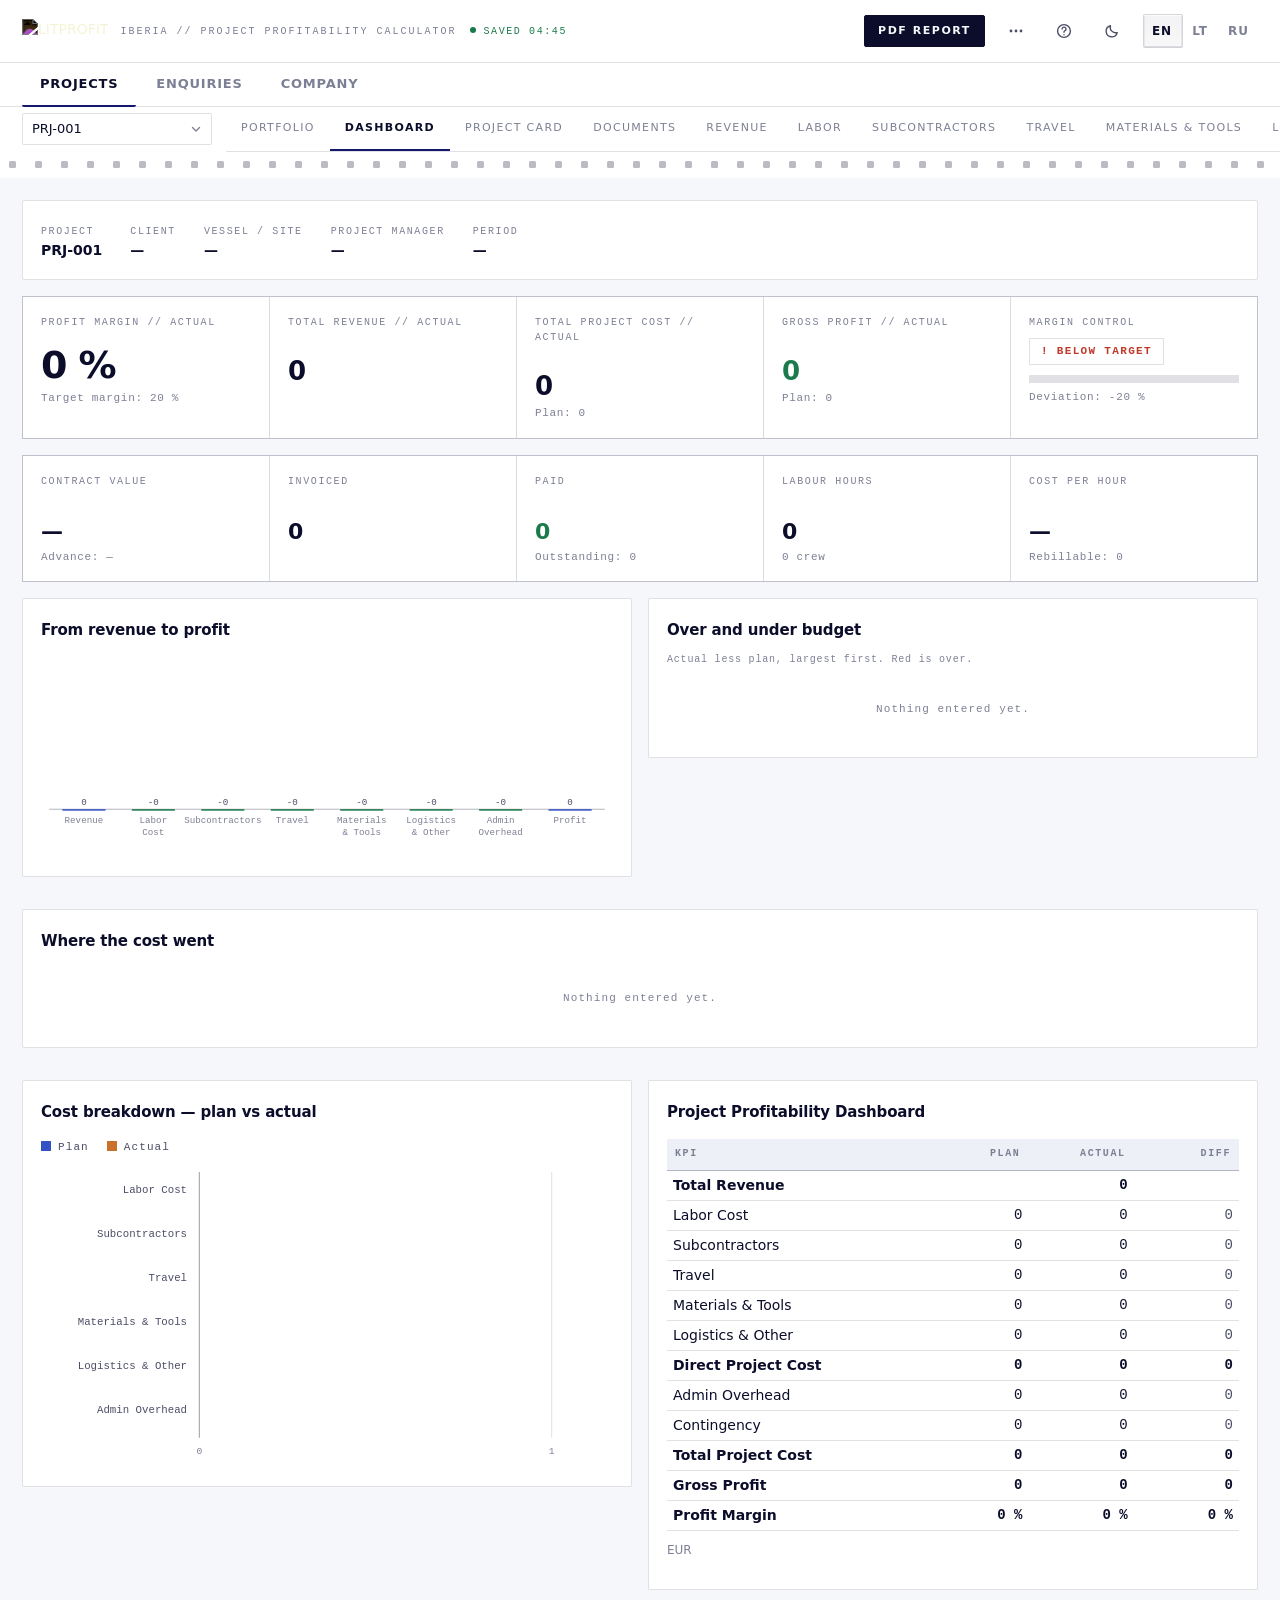
==== tools/calc/app.html @ 594c430c "The LITPROFIT calculator, copied for Iberia Same app in its own iberia schema of the calculator's Su" ====
<!DOCTYPE html>
<html lang="en">
<head>
<meta charset="UTF-8">
<meta name="viewport" content="width=device-width, initial-scale=1.0">
<meta name="robots" content="noindex, nofollow">
<title>LITPROFIT Iberia — Project Calculator</title>
<link rel="stylesheet" href="__BASE__/css/fonts.css">
<style>
/* ============================================================
   LITPROFIT — Project Calculator
   Restyled onto the site's own tokens: the brand navy, self-hosted
   Montserrat, hairline rules, monospace figures and the // device.
   Structure and every formula are unchanged from the workbook.
   ============================================================ */
/* Dark is the default, matching the site. Light exists because this is a
   spreadsheet people stare at for an hour and print from, and the site's
   reading conditions are not those. Both are full palettes — nothing is left
   to inherit, so neither theme can half-apply. */
:root{
  color-scheme: dark;
  --navy-900:#070824; --navy-800:#0b0d3a; --navy-700:#0f1250; --navy-600:#15196D;
  --page:var(--navy-900); --surface-1:#0c0e30; --surface-2:#101340;
  --ink-1:#ffffff; --ink-2:#b0b3c4; --ink-3:#6b6e85;
  --grid:rgba(255,255,255,.10); --baseline:rgba(255,255,255,.22);
  --border:rgba(255,255,255,.10);
  --series-1:#9ec9ff;            /* plan  — the drawing's low-pressure blue */
  --series-2:#ffcea8;           /* actual — the high-pressure warm         */
  --good:#7fd1a6; --good-text:#7fd1a6; --warning:#ffcea8; --critical:#ff9a9a;
  --accent:#9ec9ff; --accent-soft:rgba(158,201,255,.12);
  --mono:ui-monospace,SFMono-Regular,Menlo,monospace;
  --font:"Montserrat","Montserrat Fallback",system-ui,-apple-system,sans-serif;
  --ease:cubic-bezier(.22,1,.36,1);
  --rivet:url("data:image/svg+xml,%3Csvg xmlns='http://www.w3.org/2000/svg' width='26' height='26'%3E%3Crect x='9.9' y='9.9' width='7' height='7' rx='1.5' fill='%23000000' fill-opacity='0.55'/%3E%3Crect x='9' y='9' width='7' height='7' rx='1.5' fill='%23ffffff'/%3E%3C/svg%3E");
}

/* ---------- light ---------- */
:root[data-theme="light"]{
  color-scheme: light;
  --page:#f6f7fb; --surface-1:#ffffff; --surface-2:#eef0f7;
  --ink-1:#0b0d2a; --ink-2:#4b4e66; --ink-3:#7d8095;
  --grid:rgba(11,13,42,.12); --baseline:rgba(11,13,42,.30); --border:rgba(11,13,42,.12);
  --series-1:#3452c4;            /* plan   */
  --series-2:#c9722c;            /* actual */
  --good:#1b7a4b; --good-text:#1b7a4b; --warning:#b7791f; --critical:#c0392b;
  --accent:#15196D; --accent-soft:rgba(21,25,109,.08);
  --rivet:url("data:image/svg+xml,%3Csvg xmlns='http://www.w3.org/2000/svg' width='26' height='26'%3E%3Crect x='9.9' y='9.9' width='7' height='7' rx='1.5' fill='%23ffffff' fill-opacity='0.9'/%3E%3Crect x='9' y='9' width='7' height='7' rx='1.5' fill='%230b0d2a'/%3E%3C/svg%3E");
}
*{box-sizing:border-box}
html{-webkit-text-size-adjust:100%}
body{margin:0;font-family:var(--font);background:var(--page);color:var(--ink-1);font-size:14px;line-height:1.5}

/* ---------- header ---------- */
header.app{
  display:flex;align-items:center;gap:14px;flex-wrap:wrap;
  padding:14px 22px;background:var(--surface-1);
  border-bottom:1px solid var(--grid);
  /* Stack above everything that comes after it. The menu hangs out of this box
     and is only as high as the box it hangs from: at z-index 2 the section row
     (19) and the tab strip (20) both painted straight over the open menu,
     because a sticky element makes its own stacking context and the menu's own
     z-index of 40 is measured inside this one, not against theirs. */
  position:relative;z-index:30;
}
/* There was a backdrop-filter:blur(12px) here. --surface-1 is #ffffff and
   #0c0e30 -- both fully opaque -- so it could never show through and cost
   nothing but a compositing layer. It also made this element a backdrop root,
   which composited the rivet seam and the page BEHIND it back over the part
   of the open menu that overflows the header. Measured: white #fff inside the
   menu with it removed, #bdbcc4 seam dots with it present. */
.brand{display:flex;align-items:center;gap:12px;flex:none}
.brand img{height:24px;width:auto;display:block}
/* the lockup is white outlined artwork; on a light ground it needs inverting */
:root[data-theme="light"] .brand img{filter:invert(1)}
.brand small{display:block;font-size:10px;color:var(--ink-3);letter-spacing:.2em;text-transform:uppercase;font-family:var(--mono)}
.spacer{flex:1}
select,input,button{font:inherit;color:var(--ink-1)}
select,input[type=text],input[type=number],input[type=date]{
  background:var(--surface-1);border:1px solid var(--grid);border-radius:2px;padding:6px 9px;min-width:0
}
input[type=number]{font-family:var(--mono);font-variant-numeric:tabular-nums}
input:focus,select:focus{outline:2px solid var(--accent);outline-offset:-1px;border-color:transparent}
button{
  background:transparent;border:1px solid var(--grid);border-radius:2px;
  padding:7px 13px;cursor:pointer;color:var(--ink-1);
  font-size:11px;letter-spacing:.14em;text-transform:uppercase;
  transition:border-color .25s var(--ease),background .25s var(--ease)
}
button:hover{border-color:var(--baseline);background:var(--accent-soft)}
button.primary{background:var(--ink-1);border-color:var(--ink-1);color:var(--page);font-weight:600}
button.ghost{border-color:transparent;color:var(--ink-2)}
button.ghost:hover{color:var(--ink-1)}
button.danger:hover{border-color:var(--critical);color:var(--critical);background:rgba(255,154,154,.10)}
/* Stated, because a class rule that sets display beats the UA's [hidden] and
   the overlays already taught that lesson once. */
button[hidden]{display:none}
/* square, so the two icon buttons read as a pair rather than as odd short words */
button.icon{padding:0;width:34px;height:34px;display:inline-flex;align-items:center;justify-content:center;flex:none}
button.icon svg{width:16px;height:16px;display:block;fill:currentColor}
button.icon svg.stroke{fill:none;stroke:currentColor;stroke-width:1.4;stroke-linecap:round;stroke-linejoin:round}

/* ---------- the project menu ----------
   Nine toolbar buttons wrapped the header onto two rows and gave DELETE the
   same weight as DUPLICATE. They are one menu now: Print stays outside
   because it is the thing this tool is for, and everything else is a command
   you reach for occasionally and should have to open a door to find. */
.menu-wrap{position:relative;flex:none}
.menu{
  --dx:0px;
  position:absolute;top:calc(100% + 9px);right:0;min-width:238px;z-index:40;
  background:var(--surface-1);border:1px solid var(--baseline);
  box-shadow:0 14px 38px rgba(0,0,0,.28);padding:6px;
  transform:translateX(var(--dx));
  animation:menuIn .16s var(--ease)
}
/* --dx rides inside the keyframes rather than being a competing inline
   transform, or the nudge would be dropped for the length of the animation
   and the menu would visibly jump into place. */
@keyframes menuIn{
  from{opacity:0;transform:translate(var(--dx),-5px)}
  to{opacity:1;transform:translate(var(--dx),0)}
}
@media (prefers-reduced-motion:reduce){.menu{animation:none}}
.menu button{
  display:block;width:100%;text-align:left;border:none;border-radius:0;
  background:none;padding:9px 12px;letter-spacing:.11em;color:var(--ink-1)
}
.menu button:hover,.menu button:focus-visible{background:var(--accent-soft);outline:none}
.menu button.danger{color:var(--critical)}
.menu button.danger:hover,.menu button.danger:focus-visible{background:rgba(255,154,154,.12)}
.menu-head{
  font-family:var(--mono);font-size:9.5px;letter-spacing:.2em;text-transform:uppercase;
  color:var(--ink-3);padding:9px 12px 5px
}
.menu-sep{height:1px;background:var(--grid);margin:6px 0}

/* The strapline is 257px of non-wrapping letterspaced caps. On a 390px screen
   it alone pushed the PAGE to 436px wide; well before that, at around 1000px,
   it is what tips the toolbar onto a second row. The lockup already says who
   this is, so it goes first when space runs short. */
@media (max-width:1080px){ .brand small{display:none} }

/* ---------- tabs ---------- */
nav.tabs{display:flex;gap:0;padding:0 22px;background:var(--surface-1);border-bottom:1px solid var(--grid);overflow-x:auto;
  /* the strip scrolls long before it looks like it does -- a tab clipped
     exactly at the edge reads as the end of the list, not as more of it.
     Fade the trailing edge so there is something to follow. */
  scrollbar-width:none;-webkit-overflow-scrolling:touch}
nav.tabs::-webkit-scrollbar{display:none}
nav.tabs button{
  border:none;border-radius:0;padding:13px 15px;background:none;color:var(--ink-3);
  white-space:nowrap;border-bottom:2px solid transparent;letter-spacing:.12em
}
nav.tabs button:hover{background:var(--accent-soft);color:var(--ink-2)}
nav.tabs button.active{color:var(--ink-1);font-weight:600;border-bottom-color:var(--accent)}

/* ---------- the live strip ----------
   The margin was rendered on the dashboard and the portfolio and nowhere
   else, so while filling in Labor or Materials the one number the tool exists
   to produce sat on another tab. It lives under the tabs now and moves as you
   type: you feel the shape of the job while building it, and a wrong figure
   shows itself as it is entered rather than at closeout. */
.pulse{
  display:flex;align-items:center;gap:24px;flex-wrap:wrap;
  padding:9px 22px;background:var(--surface-2);
  border-bottom:1px solid var(--grid);
  font-family:var(--mono);font-size:11px;letter-spacing:.09em
}
.pulse i{
  font-style:normal;color:var(--ink-3);text-transform:uppercase;
  letter-spacing:.17em;font-size:9.5px;margin-right:8px
}
.pulse b{font-weight:600;color:var(--ink-1);font-variant-numeric:tabular-nums}
.pulse b.pos{color:var(--good-text)}
.pulse b.neg{color:var(--critical)}
.pulse .sp{flex:1;min-width:0}
/* the same chip the portfolio uses, so one verdict has one look */
.pulse .pf-chip{font-size:9px}
.pulse .pu-basis{display:inline-flex;align-items:center}

/* the rivet seam, as on the site */
.seam{height:26px;background-image:var(--rivet);
  background-size:26px 26px;background-repeat:repeat-x;opacity:.28}

/* Header, tabs and seam travel together, so the table header can stick
   directly beneath them. --chrome-h is measured at runtime; hard-coding it
   breaks the moment the toolbar wraps to two lines on a narrow window. */
.chrome{position:sticky;top:0;z-index:20;background:var(--surface-1)}
main{padding:22px;max-width:1400px;margin:0 auto}
/* The data sheets are spreadsheets and want width. Labor is 1514px of columns,
   so inside a 1400px column it was clipped by 194px at EVERY screen size --
   Plan Total and Actual Total, the two numbers the sheet exists to produce,
   were unreachable on a 1920px monitor. The reading views stay at 1400px,
   where a measure that wide is already generous. */
main[data-view="sheet"]{max-width:1760px}

/* ---------- the grid behaves like a sheet ----------
   The wrapper scrolls in both directions with the column headings pinned to
   its top and the totals to its bottom, so neither leaves the screen on a
   long sheet. Sticky inside the wrapper, not against the page: an
   overflow-x container is a scroll container on BOTH axes, so page-relative
   sticky would never resolve here. */
.tablewrap{
  /* Without this a grid or flex ancestor sizes the wrapper to its widest
     child instead of the space available, so `overflow:auto` scrolls nothing
     and the page goes sideways instead. */
  min-width:0;
  overflow:auto;
  max-height:max(330px, calc(100vh - var(--chrome-h, 110px) - 210px));
  border:1px solid var(--grid);

  /* When the columns still do not fit, the clip is invisible on macOS, where
     overlay scrollbars stay hidden until something scrolls. A permanent thin
     bar is the honest signal that there is more to the right. */
  scrollbar-width:thin;scrollbar-color:var(--baseline) transparent;
}
.tablewrap::-webkit-scrollbar{height:10px;width:10px}
.tablewrap::-webkit-scrollbar-track{background:transparent}
.tablewrap::-webkit-scrollbar-thumb{background:var(--baseline);border-radius:6px}
.tablewrap::-webkit-scrollbar-thumb:hover{background:var(--ink-3)}
table.grid thead th{position:sticky;top:0;z-index:3;background:var(--surface-2)}
table.grid tfoot tr.totals td{position:sticky;bottom:0;z-index:3;background:var(--surface-2)}
/* the row you are editing, marked while any cell in it holds focus */
table.grid tbody tr:focus-within td{background:var(--accent-soft)}
/* computed cells are not typed into — say so before someone tries */
td.calc{cursor:default}

/* ---------- settings ---------- */
.set-card{max-width:760px}
.set-table{table-layout:fixed}
.set-table th[scope=row]{
  font-size:14px;font-weight:500;color:var(--ink-1);text-transform:none;
  letter-spacing:0;font-family:var(--font);padding:12px 8px;
  border-bottom:1px solid var(--grid);white-space:normal;width:38%
}
.set-table thead th:nth-child(2){width:24%}
.set-table td{padding:9px 8px;vertical-align:middle}
/* the field and its unit are one thing and must not be split across lines */
.set-val{display:inline-flex;align-items:center;gap:8px;white-space:nowrap}
.set-val input{width:104px;text-align:right}
.set-val em{
  font-style:normal;font-family:var(--mono);font-size:11px;letter-spacing:.14em;
  color:var(--ink-3);min-width:26px
}
.set-note{margin-top:16px;padding-top:14px;border-top:1px solid var(--grid)}

/* ---------- portfolio ---------- */
.pf-filters{
  display:flex;gap:12px;align-items:flex-end;flex-wrap:wrap;margin-bottom:14px;
  padding-bottom:14px;border-bottom:1px solid var(--grid)
}
.pf-filters label{
  display:grid;gap:5px;font-family:var(--mono);font-size:10px;letter-spacing:.15em;
  text-transform:uppercase;color:var(--ink-3)
}
/* A date input renders taller than a text input because of its picker, so
   bottom-aligning the group pushed the CLIENT label out of line with the other
   two. An explicit height makes all three boxes identical. */
.pf-filters input{min-width:170px;height:36px}
.pf-sort{cursor:pointer;user-select:none}
.pf-sort:hover{color:var(--ink-1)}
.pf-sort.on{color:var(--ink-1)}
.pf-arr{margin-left:5px}
.pf-chip.lock{color:var(--ink-3)}
.lockbar{border-left-color:var(--warning)}
/* a closed project should look closed, not merely behave that way */
html.is-locked .card table.grid input,html.is-locked .kv input{
  background:transparent;border-color:transparent;color:var(--ink-2)
}
html.is-locked .card table.grid input:disabled{opacity:1}
.pf-chip{
  display:inline-block;padding:2px 8px;font-family:var(--mono);font-size:9.5px;
  font-weight:700;letter-spacing:.1em;white-space:nowrap;border:1px solid currentColor
}
.pf-chip.ok{color:var(--good-text)} .pf-chip.bad{color:var(--critical)}
/* the unit the total is in, never left to be guessed */
.pf-cur{font-family:var(--mono);font-size:10px;letter-spacing:.14em;color:var(--ink-3);font-weight:400}
@media (hover:hover){ #pfTable tbody tr:hover td{background:var(--accent-soft)} }

/* ---------- save tag ----------
   Saving is automatic, so this is a receipt rather than an instruction. It
   sits quiet at ink-3, goes green for a moment on each write so the eye can
   confirm it happened, and only turns amber if a write actually failed. */
.savetag{
  font-family:var(--mono);font-size:10px;letter-spacing:.16em;text-transform:uppercase;
  /* Saved is good news and reads as good news. Grey it was the same weight as
     the subtitle beside it, which is what made it easy to miss. */
  color:var(--good-text);opacity:0;transition:opacity .3s var(--ease),color .3s var(--ease);
  white-space:nowrap;flex:none
}
.savetag::before{
  content:"";display:inline-block;width:6px;height:6px;border-radius:50%;
  background:currentColor;margin-right:7px;vertical-align:1px
}
.savetag.on{opacity:1}
.savetag.warn{color:var(--warning);opacity:1}
.pay-in{display:grid;gap:14px;margin-bottom:20px}
.pay-segs{display:flex;gap:0;border:1px solid var(--line);width:fit-content}
.pay-seg{border:0;background:transparent;padding:8px 15px;font-family:var(--mono);
  font-size:var(--label);letter-spacing:.12em;text-transform:uppercase;color:var(--ink-3);cursor:pointer}
.pay-seg+.pay-seg{border-left:1px solid var(--line)}
.pay-seg.on{background:var(--accent-soft);color:var(--ink-1)}
.pay-amt{display:grid;gap:6px;max-width:320px}
.pay-amt>span,.pay-ck>span,.pay-p>span{font-family:var(--mono);font-size:var(--label);
  letter-spacing:.12em;text-transform:uppercase;color:var(--ink-3)}
.pay-ck{display:flex;gap:10px;align-items:center}
.pay-out{width:100%;border-collapse:collapse}
.pay-out td{padding:7px 0;border-bottom:1px solid var(--line)}
.pay-out td.num{text-align:right;font-variant-numeric:tabular-nums}
/* The three lines a reader is actually looking for: gross, in hand, and what
   it costs. Everything between them is the arithmetic that gets there. */
.pay-out tr.section td{font-weight:600;color:var(--ink-1)}
.pay-year{font-family:var(--mono);font-size:var(--label);letter-spacing:.12em;color:var(--ink-3)}
.pay-pars{display:grid;grid-template-columns:repeat(auto-fit,minmax(150px,1fr));gap:12px;margin:10px 0 4px}
.pay-p{display:grid;gap:5px}
.pay-acts{display:flex;gap:10px;margin:14px 0 0}
@media (max-width:560px){.pay-segs{width:100%}.pay-seg{flex:1}}
/* Yes is paid and no is not, and on a revenue sheet that is the column an
   owner runs a finger down. The colour is on the value, not the word. */
.nice.nice-yes>span,.nice-pop button.nice-yes{color:var(--good-text)}
.nice.nice-no>span,.nice-pop button.nice-no{color:var(--critical)}
.savetag.flash{color:var(--good-text)}
/* the dot pulses only while a write is pending, which is a few hundred ms */
/* the dot is defined once, above; this only makes it breathe while a write is
   in flight -- declaring it twice meant two rules drawing the same circle at
   two sizes, and whichever won was an accident of file order */
.savetag.busy::before{ animation:savePulse 1s ease-in-out infinite }
@keyframes savePulse{0%,100%{opacity:.25}50%{opacity:1}}
@media (prefers-reduced-motion:reduce){.savetag.busy::before{animation:none;opacity:.6}}

/* ---------- sign in ----------
   `hidden` is an attribute, and the UA rule behind it is [hidden]{display:none}
   -- one attribute selector, which ANY class rule setting display beats. Both
   overlays are position:fixed inset:0, so hiding them by attribute alone left
   a full-screen sheet that was invisible and still swallowed every click.
   Stated explicitly so the attribute means what it says. */
.signin[hidden],.conflict[hidden]{display:none}
/* ---------- advice ----------
   A severity stripe rather than a coloured card: the finding is text, and a
   block of tinted background behind a paragraph makes three findings look
   like three warnings when one of them is a note. The stripe carries the
   grade and the type stays on the page's own ground. */
.ai-btn{font-family:var(--mono);font-size:11px;letter-spacing:.1em;text-transform:uppercase}
.ai-btn[disabled]{opacity:.55;cursor:default}
.ai-scrim{position:fixed;inset:0;z-index:60;background:rgba(6,7,24,.62);
  display:flex;align-items:flex-start;justify-content:center;padding:6vh 16px 16px;
  overflow-y:auto}
.ai-card{background:var(--surface-1);border:1px solid var(--border);border-radius:4px;
  width:min(760px,100%);max-height:88vh;display:flex;flex-direction:column;
  box-shadow:0 24px 70px rgba(0,0,0,.45)}
.ai-head{display:flex;gap:16px;align-items:flex-start;padding:22px 24px 14px;
  border-bottom:1px solid var(--border)}
.ai-head h2{margin:0 0 6px;font-size:19px;font-weight:600}
.ai-lead{margin:0;font-size:12.5px;line-height:1.6;color:var(--ink-3);max-width:62ch}
/* ---------- the way out of a panel ----------
   It was a 34px button with the &times; CHARACTER in it, so the cross was
   whatever the body font felt like at that size -- small, off-centre, and
   thicker on one diagonal than the other. This file already learned that once:
   the note above ICON.help says the glyph lands differently in every font,
   which is why the question mark is drawn. So is this now.

   40px, and 44 under a finger, which is the smallest target worth putting a
   destructive-feeling action on. It carries a hairline frame because a bare
   cross in a roomy panel header reads as a mark on the page rather than as a
   control -- the frame is what says it can be pressed. */
/* button.icon.ai-x, not .ai-x: button.icon sets 34x34 and outranks a lone
   class, so the first version of this measured 34 on screen while the comment
   above it claimed 40. Measured, not read off the diff. */
button.icon.ai-x{
  flex:none;margin-left:auto;
  width:40px;height:40px;
  border:1px solid var(--border);
  color:var(--ink-2);
  transition:border-color .18s var(--ease),color .18s var(--ease),background .18s var(--ease)
}
button.icon.ai-x svg{width:18px;height:18px}
button.icon.ai-x:hover{border-color:var(--baseline);color:var(--ink-1);background:var(--accent-soft)}
button.icon.ai-x:focus-visible{outline:2px solid var(--accent);outline-offset:2px}
@media (hover:none){button.icon.ai-x{width:44px;height:44px}}
.ai-body{padding:6px 24px 4px;overflow-y:auto}
.ai-note{margin:16px 0;padding:10px 0 10px 14px;border-left:2px solid var(--accent);
  font-size:13.5px;line-height:1.65}
.ai-note.bad{border-left-color:var(--critical)}
.ai-note b{display:block;margin-bottom:3px}
.ai-find{padding:16px 0 16px 16px;border-top:1px solid var(--border);position:relative}
.ai-find:first-child{border-top:0}
.ai-find::before{content:"";position:absolute;left:0;top:18px;bottom:18px;width:2px;
  background:var(--ink-3)}
.ai-find.act::before{background:var(--accent)}
.ai-find.urgent::before{background:var(--critical)}
.ai-find h3{margin:0 0 4px;font-size:15px;font-weight:600;display:flex;gap:10px;
  align-items:baseline;flex-wrap:wrap}
.ai-sev{font-family:var(--mono);font-size:10px;letter-spacing:.12em;text-transform:uppercase;
  color:var(--ink-3);font-weight:400}
.ai-find.act .ai-sev{color:var(--accent)}
.ai-find.urgent .ai-sev{color:var(--critical)}
.ai-find p{margin:0 0 8px;font-size:14px;line-height:1.65}
.ai-ev{font-family:var(--mono);font-size:11.5px;line-height:1.6;color:var(--ink-3)}
.ai-ev b{color:var(--ink-1);font-weight:500;letter-spacing:.08em;text-transform:uppercase;
  font-size:10px;margin-right:8px}
.ai-h3{font-family:var(--mono);font-size:10.5px;letter-spacing:.14em;text-transform:uppercase;
  color:var(--ink-3);margin:22px 0 6px}
.ai-blocked{margin:0;padding:0;list-style:none}
.ai-blocked li{padding:9px 0;border-top:1px solid var(--border);font-size:13.5px;line-height:1.6}
.ai-blocked b{display:block;font-weight:600}
.ai-blocked span{color:var(--ink-3)}
.ai-sheet{display:grid;grid-template-columns:repeat(auto-fit,minmax(190px,1fr));
  gap:0 22px;margin:0 0 18px}
.ai-sheet div{border-top:1px solid var(--border);padding:9px 0;display:flex;
  justify-content:space-between;gap:12px;align-items:baseline}
.ai-sheet span{font-size:12.5px;color:var(--ink-3)}
.ai-sheet b{font-family:var(--mono);font-size:13px;font-weight:500;white-space:nowrap}
.ai-sheet b.dim{color:var(--ink-3);font-size:11px;text-transform:uppercase;letter-spacing:.08em}
/* Help reuses the advice furniture; only these three are its own. */
.help-b{margin:0;padding:0;list-style:none}
.help-b li{position:relative;padding-left:16px;margin-bottom:6px;font-size:14px;line-height:1.6}
.help-b li::before{content:"";position:absolute;left:0;top:.72em;width:9px;height:0;
  border-top:1px solid var(--ink-3)}
.help-tabs{display:flex;flex-wrap:wrap;gap:6px;margin:0 0 20px}
.help-t{background:none;border:1px solid var(--border);border-radius:2px;
  padding:6px 11px;font-size:12.5px;color:var(--ink-2);cursor:pointer;
  min-height:32px;font-family:inherit}
.help-t:hover{color:var(--ink-1);border-color:var(--ink-3)}
.help-t.on{color:var(--ink-1);border-color:var(--accent);font-weight:600}
.ai-foot{display:flex;align-items:center;gap:12px;padding:14px 24px 18px;
  border-top:1px solid var(--border)}
.ai-stamp{font-family:var(--mono);font-size:11px;color:var(--ink-3)}
.ai-spin{padding:30px 0;text-align:center;font-family:var(--mono);font-size:12px;
  letter-spacing:.1em;text-transform:uppercase;color:var(--ink-3)}
@media (max-width:620px){
  .ai-scrim{padding:0}
  .ai-card{max-height:100vh;height:100vh;border:0;border-radius:0;width:100%}
  .ai-head,.ai-body,.ai-foot{padding-left:16px;padding-right:16px}
}
.signin{
  position:fixed;inset:0;z-index:200;display:grid;place-items:center;
  background:var(--navy-900);padding:24px
}
.signin-card{
  width:min(380px,100%);display:grid;gap:9px;
  background:#0c0e30;border:1px solid rgba(255,255,255,.10);padding:34px 30px
}
.signin-mark{height:26px;width:auto;justify-self:start;margin-bottom:6px}
.signin-sub{
  font-family:var(--mono);font-size:10px;letter-spacing:.2em;text-transform:uppercase;
  color:#8e93b8;margin:0 0 16px
}
.signin-card label{
  font-family:var(--mono);font-size:9.5px;letter-spacing:.18em;text-transform:uppercase;
  color:#8e93b8;margin-top:6px
}
/* 16px, or iOS Safari zooms the page the moment a field takes focus */
.signin-card input{
  background:#070824;border:1px solid rgba(255,255,255,.14);color:#fff;
  padding:11px 12px;font-size:16px;border-radius:2px
}
.signin-card input:focus{outline:2px solid var(--accent);outline-offset:-1px}
.signin-card button.primary{margin-top:16px;padding:12px;background:#fff;border-color:#fff;color:#070824}
.signin-msg{
  min-height:16px;margin:10px 0 0;font-size:12px;color:var(--critical);
  font-family:var(--mono);letter-spacing:.04em
}
.signin-msg.ok{color:#7fd1a6}
.signin-link{
  justify-self:start;padding:6px 0;border:0;color:#8e93b8;
  font-size:10px;letter-spacing:.14em
}
.signin-link:hover{color:#fff;background:none}

/* ---------- edit conflict ---------- */
.conflict{position:fixed;inset:0;z-index:190;display:grid;place-items:center;background:rgba(4,5,20,.72);padding:24px}
.conflict-card{
  width:min(460px,100%);background:var(--surface-1);
  border:1px solid var(--baseline);border-left:3px solid var(--warning);padding:26px 28px
}
.conflict-card h2{font-size:16px;margin:0 0 10px}
.conflict-card p{margin:0 0 20px;font-size:13px;color:var(--ink-2);line-height:1.55}
.conflict-btns{display:flex;gap:10px;flex-wrap:wrap}

/* ---------- toast: undo lives here ---------- */
.toast{
  position:fixed;left:50%;bottom:26px;transform:translate(-50%,14px);
  display:none;align-items:center;gap:16px;
  background:var(--surface-2);border:1px solid var(--baseline);
  padding:12px 16px;box-shadow:0 8px 28px rgba(0,0,0,.4);z-index:60;
  font-size:13px;opacity:0;transition:opacity .25s var(--ease),transform .25s var(--ease)
}
.toast.on{display:flex;opacity:1;transform:translate(-50%,0)}
.toast button{padding:6px 12px;font-size:10px}

/* ---------- storage notice ---------- */
.notice-bar{
  display:flex;gap:14px;align-items:flex-start;
  background:var(--accent-soft);border:1px solid var(--grid);
  border-left:2px solid var(--accent);
  padding:13px 16px;margin-bottom:16px;font-size:13px;color:var(--ink-2)
}
.notice-bar b{color:var(--ink-1)}
.notice-bar button{margin-left:auto;flex:none;padding:5px 10px;font-size:10px}

/* ---------- narrow screens ---------- */
@media (max-width:860px){
  /* ---------- a sheet is a stack of cards, not a table ----------
     Labor is thirteen columns: on a 390px screen the grid hid 1188px of
     itself, so three columns were visible and every figure was somewhere off
     to the right. Sideways scrolling through a form is not data entry.

     Each row becomes a card and each cell puts its column name beside its own
     value, from the data-label the renderer writes. The markup is untouched --
     it is still a table, still one row per row, and the desktop layout and the
     keyboard navigation are exactly as they were. */
  /* Scoped on purpose. The dashboard's KPI table and the settings table are
     four narrow columns that already fit, and turning THEM into cards made a
     reading table twice as tall for nothing. */
  .tablewrap{overflow:visible;max-height:none;border:0}
  table[data-sheet],table[data-sheet] tbody,table[data-sheet] tfoot,
  table[data-sheet] tr,table[data-sheet] td,
  /* The register was not in this list, so on a phone its fifteen columns
     pushed the document sideways by 1,600px -- the one thing this project
     treats as always a bug. It carries data-label on every cell already, so
     it stacks the same way the portfolio does. */
  #pfTable,#pfTable tbody,#pfTable tr,#pfTable td,
  #enqTable,#enqTable tbody,#enqTable tfoot,#enqTable tr,#enqTable td{
    display:block;width:auto
  }
  table[data-sheet] thead,#pfTable thead,#enqTable thead{display:none}
  table[data-sheet] tr,#pfTable tbody tr,#enqTable tbody tr,#enqTable tfoot tr{
    border:1px solid var(--grid);border-radius:2px;padding:4px 12px 10px;
    margin-bottom:10px;background:var(--surface-1)
  }
  table[data-sheet] td,#pfTable td,#enqTable td{
    display:flex;align-items:center;gap:12px;
    padding:5px 0;border:0;border-bottom:1px solid var(--grid);text-align:left
  }
  table[data-sheet] td:last-child,#pfTable td:last-child,#enqTable td:last-child{border-bottom:0}
  table[data-sheet] td::before,#pfTable td::before,#enqTable td::before{
    content:attr(data-label);flex:0 0 42%;
    font-family:var(--mono);font-size:9.5px;line-height:1.4;letter-spacing:.12em;
    text-transform:uppercase;color:var(--ink-3)
  }
  table[data-sheet] td.num,#pfTable td.num{text-align:right;justify-content:space-between}
  table[data-sheet] td input,table[data-sheet] td select{flex:1 1 auto;min-width:0;width:100%}
  table[data-sheet] td.calc{justify-content:space-between;font-weight:600;padding:7px 0}
  /* an empty cell with only a label is noise */
  table[data-sheet] td:empty,#pfTable td:empty,table[data-sheet] td.rowacts:empty{display:none}
  table[data-sheet] td.rowacts{justify-content:flex-end;padding-top:8px}
  table[data-sheet] td.rowacts::before{content:none}
  /* the totals row is a summary card, and it stays legible */
  table[data-sheet] tfoot tr{background:var(--surface-2);border-color:var(--baseline)}
  table[data-sheet] tfoot td::before{color:var(--ink-2)}
  /* the per-currency totals are cards as well: one per currency */
  #pfTable tfoot,#pfTable tfoot tr,#pfTable tfoot td{display:block}
  #pfTable tfoot td{
    display:flex;align-items:center;gap:12px;padding:5px 0;
    border:0;border-bottom:1px solid var(--grid)
  }
  #pfTable tfoot tr{
    background:var(--surface-2);border:1px solid var(--baseline);
    border-radius:2px;padding:4px 12px 10px;margin-bottom:10px
  }
  #pfTable tfoot td::before{
    content:attr(data-label);flex:0 0 42%;
    font-family:var(--mono);font-size:9.5px;letter-spacing:.12em;
    text-transform:uppercase;color:var(--ink-2)
  }
  #pfTable tfoot td.num{justify-content:space-between;text-align:right}
  #pfTable tfoot td:empty{display:none}
  #pfTable td.pf-id{
    border-bottom:1px solid var(--baseline);padding-bottom:8px;margin-bottom:2px;font-size:15px
  }
  #pfTable td.pf-id::before{content:none}
  table[data-sheet] input[type=text]{min-width:0}
}

@media (max-width:760px){
  main{padding:14px}
  .card{padding:13px}
  /* 16px or iOS Safari zooms the page when a field takes focus */
  table.grid input,.kv input{font-size:16px}

  header.app{gap:8px;padding:10px 14px}
  /* both reports are in the menu, and the button is the widest thing here */
  #btnPrint{display:none}
  #projectSel{flex:1 1 150px;min-width:0}
  .brand img{height:20px}
  .savetag{font-size:9px;letter-spacing:.1em}
  /* PLAN and ACTUAL already label the two figures; the chip does not need to
     say ACTUAL a third time */
  .pulse .pu-basis i{display:none}
  /* two across, or five headline numbers become five full-width screens */
  /* `main .tiles` beats the bare `.tiles` further down the file, which would
     otherwise win on source order and leave five full-width screens. */
  main .tiles{grid-template-columns:1fr 1fr}
  /* Five tiles in two columns leave a sixth cell of bare grid colour. The odd
     one out takes the full width instead of sitting beside a hole. */
  .tiles .tile:last-child:nth-child(odd){grid-column:1 / -1}
  .tile .val.hero{font-size:clamp(26px,8vw,34px)}
  nav.tabs{padding:0 14px}
  .brand{min-width:0}
  /* The toolbar wraps to four rows on a phone and, pinned, ate half the
     screen. It scrolls away here; the tabs stay, because those are navigation
     and the toolbar is not. */
  /* display:contents, not position:static — a sticky child only sticks within
     its parent's box, and .chrome's box ends the moment the header does, so
     the tabs scrolled straight off with it. Removing the wrapper's box lets
     them stick against the page instead. */
  .chrome{display:contents}
  nav.tabs{position:sticky;top:0;z-index:20;background:var(--surface-1)}
  .tablewrap{max-height:max(340px, calc(100vh - 250px))}
  /* six figures do not fit 390px; margin and the verdict are the two that
     actually change a decision, so the rest stand down */
  .pulse{gap:14px;padding:8px 14px}
  .pulse .pu-opt{display:none}
  .notice-bar{flex-wrap:wrap}
  .notice-bar button{margin-left:0}
  /* a 230px label column plus a field does not fit 360px — stack them */
  .kv{grid-template-columns:1fr;gap:4px 0}
  .kv label{margin-top:8px}
}
h2.sheet{font-size:15px;margin:2px 0 16px;letter-spacing:-.01em}
h2.sheet .muted{font-family:var(--mono);font-size:12px;letter-spacing:.1em}
.card{background:var(--surface-1);border:1px solid var(--border);border-radius:2px;padding:18px;margin-bottom:16px}

/* ---------- tables ---------- */
table.grid{width:100%;border-collapse:collapse}
table.grid th{
  font-size:10px;letter-spacing:.16em;text-transform:uppercase;color:var(--ink-3);
  font-weight:600;text-align:left;padding:9px 8px;border-bottom:1px solid var(--baseline);
  font-family:var(--mono);
  /* Headers wrap. On one line a long name sets the column width whatever is
     under it: "SENT TO SUPPLIER" is 122px of heading over 37px of Yes/No, and
     four columns like that made the register 1,782px wide inside a 1,500px
     window. Measured per column, header against widest cell.
     Bottom-aligned so a two-line heading still sits on the same baseline as a
     one-line one, and a tighter line-height so the second line costs 12px
     rather than a whole row. */
  white-space:normal;line-height:1.25;vertical-align:bottom;
  /* Wraps at spaces and nowhere else. overflow-wrap:anywhere was tried and it
     breaks INSIDE words -- SUPPLIER came out as "SUPP LIER" and QUOTED TO
     CLIENT as "QUOT ED TO CLIE NT", which is narrower and unreadable, so it
     solved the measurement and not the problem. A header too long for its
     column gets a shorter name instead; the full one is its tooltip. */
  overflow-wrap:normal;word-break:normal;hyphens:none
}
table.grid td{padding:4px 6px;border-bottom:1px solid var(--grid);vertical-align:middle}
/* A floor, so "MARGIN %" over an em dash does not collapse to four characters
   a line. Wide enough for two short words, no wider. */
/* wide enough for the longest single word any of these headings contains */
table.grid th{min-width:66px}
#enqTable th{max-width:150px}
table.grid td.num,table.grid th.num{text-align:right}
table.grid td.num{font-variant-numeric:tabular-nums;font-family:var(--mono)}
table.grid input{width:100%}
table.grid input[type=text]{min-width:112px}
table.grid input[type=number]{text-align:right;min-width:80px}
table.grid input[type=number]::-webkit-outer-spin-button,
table.grid input[type=number]::-webkit-inner-spin-button{-webkit-appearance:none;margin:0}
table.grid input[type=number]{-moz-appearance:textfield;appearance:textfield}
@media (hover:hover){ table.grid tr:hover td{background:var(--accent-soft)} }
table.grid tr.totals td{
  font-weight:700;border-top:1px solid var(--baseline);border-bottom:none;
  padding:10px 6px;font-variant-numeric:tabular-nums;font-family:var(--mono)
}
td.calc{color:var(--ink-2);font-variant-numeric:tabular-nums;white-space:nowrap;font-family:var(--mono)}
td.calc.pos{color:var(--good-text)} td.calc.neg{color:var(--critical)}
.rowbtn{opacity:.3;border:none;background:none;padding:2px 7px;font-size:15px;cursor:pointer;color:var(--ink-2)}
tr:hover .rowbtn{opacity:1}
.rowbtn:hover{color:var(--critical)}

.toolbar{display:flex;gap:8px;align-items:center;flex-wrap:wrap;margin-bottom:12px}
.hint{font-size:12px;color:var(--ink-3)}
.kv{display:grid;grid-template-columns:230px 1fr;gap:9px 16px;align-items:center;max-width:580px}
.scrollx{overflow-x:auto}
.kv label{color:var(--ink-2);font-size:13px}
.kv .ro{color:var(--ink-2);font-variant-numeric:tabular-nums;font-family:var(--mono)}

/* ---------- dashboard ---------- */
.tiles{display:grid;grid-template-columns:repeat(auto-fit,minmax(196px,1fr));gap:1px;background:var(--grid);border:1px solid var(--grid);margin-bottom:16px}
.tile{background:var(--surface-1);padding:18px 18px 16px;min-width:0}
.tile .lbl{font-size:10px;letter-spacing:.16em;text-transform:uppercase;color:var(--ink-3);margin-bottom:8px;font-family:var(--mono)}
/* The margin tile is deliberately larger, but four figures of two different
   sizes then sat on two different lines. A shared box with the text bottomed
   out puts every figure on one baseline while keeping the emphasis. */
.tile .val{
  font-size:26px;font-weight:700;letter-spacing:-.03em;font-variant-numeric:tabular-nums;
  display:flex;align-items:flex-end;min-height:46px;line-height:1
}
.tile .val.hero{font-size:38px}
.tile .delta{font-size:11px;margin-top:6px;color:var(--ink-3);font-family:var(--mono);letter-spacing:.06em}
.tile .delta.up{color:var(--good-text)} .tile .delta.down{color:var(--critical)}
/* the second row carries five smaller figures, not five more headlines */
.tiles-sm .val.sm{font-size:clamp(17px,2vw,22px)}
.chart-note{
  font-family:var(--mono);font-size:10px;letter-spacing:.08em;color:var(--ink-3);
  margin:-6px 0 12px
}
.chart-empty{
  font-family:var(--mono);font-size:11px;letter-spacing:.1em;color:var(--ink-3);
  padding:22px 0;margin:0;text-align:center
}
.legend-wrap{flex-wrap:wrap;gap:6px 16px;margin-top:10px}
.legend-wrap b{color:var(--ink-1);font-variant-numeric:tabular-nums;font-weight:600}
.status-chip{display:inline-flex;align-items:center;gap:7px;font-size:11px;font-weight:700;padding:4px 11px;border:1px solid var(--border);letter-spacing:.12em;font-family:var(--mono)}
.meter{height:8px;background:var(--grid);overflow:hidden;margin-top:10px}
.meter>i{display:block;height:100%}
.dash-grid{display:grid;grid-template-columns:1fr 1fr;gap:16px;align-items:start}
/* A grid child is min-width:auto, which is min-CONTENT -- so a card refused to
   go narrower than its widest chart label and pushed the page sideways at
   360px. The charts are all width:100% and shrink happily once allowed to. */
.dash-grid > *{min-width:0}
/* One wide bar in a half-width box left a card of empty ground beside a tall
   neighbour -- the grid stretches rows to match, so the short chart paid for
   the tall one. It takes the full width and the row ends with it. */
.dash-grid .span-2{grid-column:1 / -1}
@media(max-width:1000px){.dash-grid{grid-template-columns:1fr}.dash-grid .span-2{grid-column:auto}}
.legend{display:flex;gap:18px;font-size:11px;color:var(--ink-2);margin:2px 0 12px;font-family:var(--mono);letter-spacing:.1em}
.legend i{display:inline-block;width:10px;height:10px;margin-right:7px;vertical-align:-1px}
.tooltip{position:fixed;pointer-events:none;background:var(--surface-2);border:1px solid var(--baseline);
  padding:9px 11px;font-size:12px;box-shadow:0 6px 20px rgba(0,0,0,.5);z-index:50;display:none;
  font-variant-numeric:tabular-nums;font-family:var(--mono)}
svg text{font-family:var(--mono)}
.bar-hit{fill:transparent;cursor:default}
.kpi-table td,.kpi-table th{padding:7px 8px}
.kpi-table td.num{font-variant-numeric:tabular-nums;text-align:right;font-family:var(--mono)}
.kpi-table tr.section td{font-weight:700;border-top:1px solid var(--baseline);color:var(--ink-1)}
.muted{color:var(--ink-3)}
.head-strip{display:flex;gap:28px;flex-wrap:wrap;align-items:baseline}
.head-strip .muted{font-size:10px;letter-spacing:.16em;text-transform:uppercase;font-family:var(--mono)}

#print-area{display:none}
@page{ size:A4; margin:13mm 12mm 15mm; }
/* The detail sheets go sideways. Labor alone is thirteen columns and measured
   898px inside a 794px portrait page -- the last four, including Plan Total
   and Actual Total, were being cut off the edge of the paper with nothing to
   say they had gone. A named landscape page keeps every column. Where a
   browser ignores `page:`, the rule below shrinks them to fit instead, so the
   worst case is small type rather than missing figures. */
@page detail{ size:A4 landscape; margin:12mm; }
/* The act, when the company has given itself more columns than portrait
   holds. Its own named page rather than reusing `detail`, so changing one
   never quietly changes the other. */
@page actwide{ size:A4 landscape; margin:12mm 13mm; }

/* ---- the act, on paper ----
   Plain, ruled and bilingual. It is a document somebody signs, so nothing on
   it is decoration: no brand colour, no shading behind figures, and every
   label carries the English and the Lithuanian one above the other. */
@media print{
  .ac-top{display:flex;align-items:baseline;justify-content:space-between;
    border-bottom:.4mm solid #2b2d42;padding-bottom:2mm;margin-bottom:5mm}
  .ac-brand{font-weight:700;letter-spacing:.12em;font-size:11pt}
  .ac-title{text-align:right;max-width:120mm}
  .ac-en{display:block;font-size:9pt;font-weight:700;letter-spacing:.02em}
  .ac-lt{display:block;font-size:7.6pt;color:#4a4d63;font-style:italic}
  .ac-head{width:100%;border-collapse:collapse;margin-bottom:6mm}
  .ac-head th{width:44mm;text-align:left;vertical-align:top;padding:1.4mm 3mm 1.4mm 0;
    border:0;background:none}
  .ac-head td{padding:1.4mm 0;border-bottom:.2mm solid #c9ccd8;font-size:10pt}
  .ac-lines{width:100%;border-collapse:collapse}
  /* #print-area thead th is an id selector and outranks a class, so the
     report's shaded, mono, upper-cased heading came through onto a document
     somebody signs. Matched at the same weight to take it back: an act is
     ruled and plain, and the only emphasis on it is the rule itself. */
  #print-area .ac-lines th{
    border-bottom:.35mm solid #2b2d42;text-align:left;padding:2mm 2.5mm;
    background:none;color:#1c1e2e;font-family:inherit;text-transform:none;
    letter-spacing:0;font-size:9pt}
  #print-area .ac-lines th .ac-en{font-size:8.6pt}
  #print-area .ac-lines th .ac-lt{font-size:7.2pt}
  .ac-lines td{padding:2.2mm 2.5mm;border-bottom:.2mm solid #d7d9e4;vertical-align:top;
    font-size:9.4pt}
  .ac-lines tr{break-inside:avoid}
  .ac-lines thead{display:table-header-group}
  .ac-note{margin:7mm 0 10mm;font-size:8.6pt;line-height:1.5;max-width:150mm}
  /* Sideways there is less height to spend and the same words to fit. */
  .ac-wide .ac-note{margin:4mm 0 5mm}
  .ac-wide .ac-line{height:10mm}
  .ac-note i{color:#4a4d63}
  .ac-wide{page:actwide}
  /* Sideways, A4 is 87mm SHORTER, and the header block is what spends it: a
     stacked list of eight rows with a two-line label on each ran the sheet
     44px past the page and pushed the signature -- the one thing that must be
     on the same paper as the work -- onto a second page on its own. Measured,
     not guessed: 747px of content against 703px of printable height.

     So sideways the block uses the width it has just been given. Two columns,
     and the English and Lithuanian labels share a line instead of stacking. */
  /* A column WIDTH rather than a count, so the block takes as many columns as
     the paper allows and gets shorter as the company adds fields -- which is
     the direction it needs to shrink in. */
  .ac-wide .ac-head{display:block;columns:78mm;column-gap:12mm;margin-bottom:4mm}
  .ac-wide .ac-head tbody{display:block}
  /* Wide enough for the longest label pair the form has, "Project number /
     Projekto numeris", which at 36mm wrapped onto two lines and shunted the
     row below it out of alignment. */
  .ac-wide .ac-head tr{display:grid;grid-template-columns:44mm 1fr;
    break-inside:avoid;border-bottom:.2mm solid #c9ccd8;align-items:baseline}
  .ac-wide .ac-head th,.ac-wide .ac-head td{display:block;border:0;
    padding:1.3mm 2mm 1.3mm 0;width:auto}
  .ac-wide .ac-head th .ac-en{display:inline}
  .ac-wide .ac-head th .ac-lt{display:inline;margin-left:1.5mm}
  .ac-sign{width:100%;border-collapse:collapse;break-inside:avoid}
  .ac-sign td{width:50%;padding:0 8mm 0 0;vertical-align:top;border:0}
  /* The rule the pen goes on, and the typed name under it -- the name is a
     record of who it should be, never a substitute for the signature. */
  /* Flex so the signature sits ON the rule the way a pen would, bottom
     edges together, instead of floating in the middle of the box. An unsigned
     act still prints the empty rule -- it is still a form somebody can sign
     with a pen. */
  .ac-line{display:flex;align-items:flex-end;height:12mm;
    border-bottom:.3mm solid #2b2d42;margin:2mm 0 1.5mm}
  .ac-sig{max-height:11mm;max-width:100%;margin-bottom:.6mm}
  .ac-name{display:block;font-size:8.6pt;color:#4a4d63}
  .ac-when{display:block;font-size:7.4pt;color:#6b6e85;margin-top:.8mm}
}
@media print{
  /* the app itself is not the document */
  .chrome,body>header,nav.tabs,.pulse,.seam,main,.tooltip,.toast,.signin,.conflict{display:none !important}
  html,body{background:#fff !important;color:#101010 !important}
  #print-area{display:block;font-size:9.6pt;line-height:1.45}

  /* Backgrounds are off by default in print. These blocks carry the brand and
     the verdict, so they are forced on — everything still reads if a printer
     ignores it, because none of them rely on colour alone. */
  .rp-band,.rp-kpi b,.rp-tot td,#print-area thead th{
    -webkit-print-color-adjust:exact;print-color-adjust:exact
  }

  .rp-band{
    background:#15196D;color:#fff;padding:9mm 9mm 7mm;margin:0 0 7mm;
    display:flex;justify-content:space-between;align-items:flex-end;gap:8mm
  }
  .rp-band img{height:8mm;width:auto;display:block;margin-bottom:4mm}
  .rp-band h1{font-size:15pt;margin:0;letter-spacing:-.01em;font-weight:700}
  .rp-band .rp-sub{
    font-family:var(--mono);font-size:7.6pt;letter-spacing:.18em;
    text-transform:uppercase;opacity:.72;margin:2mm 0 0
  }
  .rp-band .rp-id{text-align:right;font-family:var(--mono);font-size:8pt;line-height:1.7}
  .rp-band .rp-id b{font-size:11pt;display:block;letter-spacing:.04em}

  .rp-meta{
    display:grid;grid-template-columns:repeat(4,1fr);gap:4mm 6mm;margin-bottom:7mm;
    border-bottom:.4mm solid #15196D;padding-bottom:5mm
  }
  .rp-meta div span{
    display:block;font-family:var(--mono);font-size:6.8pt;letter-spacing:.16em;
    text-transform:uppercase;color:#6b6e85;margin-bottom:1.2mm
  }
  .rp-meta div b{font-size:10pt;font-weight:600}

  /* the four figures anyone actually opens the report for */
  .rp-kpis{display:grid;grid-template-columns:repeat(4,1fr);gap:3mm;margin-bottom:6mm}
  .rp-kpis-sm .rp-kpi b{font-size:11pt}
  /* a chart must not be split across a page break, and two side by side keep
     the report to a readable number of sheets */
  .rp-chart{break-inside:avoid;page-break-inside:avoid;margin-bottom:5mm}
  .rp-chart .legend{
    display:flex;flex-wrap:wrap;gap:1mm 4mm;font-family:var(--mono);
    font-size:7pt;letter-spacing:.08em;color:#6b6e85;margin-top:1.5mm;list-style:none;padding:0
  }
  .rp-chart .legend span{display:inline-flex;align-items:center;gap:1.5mm}
  .rp-chart .legend i{width:2.4mm;height:2.4mm;display:inline-block}
  .rp-chart .legend b{color:#2b2d42;font-weight:600}
  .rp-chart .chart-empty{color:#6b6e85;padding:6mm 0}
  .rp-two{display:grid;grid-template-columns:1fr 1fr;gap:6mm;break-inside:avoid}
  .rp-two h3{margin-top:0}
  .rp-landscape{page:detail}
  /* The comment above promises that a browser ignoring `page:` shrinks these
     to fit instead. It did not. Measured on portrait A4 at 186mm of content:
     the thirteen-column labour table wants 819px, the page gives 703, and
     TWENTY cells sat past the right edge -- the last two columns, Plan Total
     and Actual Total, straight off the paper with nothing to say they had
     gone. Exactly the failure the landscape page was added to prevent, still
     happening anywhere `page:` is not honoured, which includes Safari.

     A table will not shrink below its min-content width, and min-content here
     is set by names like "Aleksandras Petrauskas" that cannot break. So: fixed
     layout to stop columns sizing themselves to their content, and permission
     to break inside a word. Names wrap; the figures, which are short, do not.
     Landscape still gives them room, so this only bites where it has to. */
  /* Fixed layout so the columns stop sizing themselves to their content -- a
     table will not shrink below min-content otherwise, and min-content here is
     set by names like "Aleksandras Petrauskas".

     Then: only the text columns may break. Letting everything break did fit
     the page and made "-1,215" read as "-1,21 / 5". A financial table where a
     figure splits across two lines is worse than one with a column missing,
     because it is wrong rather than merely incomplete. Numeric cells carry
     .num, so they keep their figure whole and a name gives way instead. */
  .rp-landscape table{font-size:6.6pt;table-layout:fixed;width:100%}
  .rp-landscape th,.rp-landscape td{padding:1mm 1.2mm}
  .rp-landscape th,.rp-landscape td{overflow-wrap:anywhere}
  /* except the figures: normal wrapping has nowhere to break inside "24,975",
     so it stays whole. nowrap was tried and is wrong -- with fixed columns it
     let the headings overflow into each other and print "EMPLOYEEROLE". */
  .rp-landscape td.num{overflow-wrap:normal}
  .rp-kpi{border:.3mm solid #d3d5e0;padding:4mm}
  .rp-kpi span{
    display:block;font-family:var(--mono);font-size:6.8pt;letter-spacing:.15em;
    text-transform:uppercase;color:#6b6e85;margin-bottom:2mm
  }
  .rp-kpi b{font-size:16pt;font-weight:700;letter-spacing:-.02em;display:block}
  .rp-kpi i{font-style:normal;font-family:var(--mono);font-size:7.4pt;color:#6b6e85;display:block;margin-top:1.5mm}
  /* Outlined, not filled. A portfolio of twenty jobs is twenty solid blocks
     of ink otherwise, and the page stops being readable as a table. */
  .rp-chip{
    display:inline-block;padding:1.1mm 2.4mm;font-family:var(--mono);font-size:7.2pt;
    font-weight:700;letter-spacing:.1em;white-space:nowrap;
    border:.35mm solid currentColor;color:#6b6e85
  }
  .rp-good{color:#1b7a4b} .rp-bad{color:#c0392b}

  #print-area h3{
    font-size:8.4pt;font-family:var(--mono);letter-spacing:.2em;text-transform:uppercase;
    color:#15196D;margin:7mm 0 2.5mm;padding-bottom:1.5mm;border-bottom:.3mm solid #d3d5e0
  }
  #print-area table{width:100%;border-collapse:collapse;font-size:8.6pt}
  #print-area thead{display:table-header-group}      /* repeat headings per page */
  #print-area thead th{
    background:#eef0f7;color:#15196D;text-align:left;padding:2mm 2.5mm;
    font-family:var(--mono);font-size:6.8pt;letter-spacing:.13em;text-transform:uppercase;
    border-bottom:.3mm solid #b9bcca
  }
  #print-area td{padding:1.8mm 2.5mm;border-bottom:.2mm solid #e2e4ec;vertical-align:top}
  #print-area td.num,#print-area th.num{text-align:right;font-variant-numeric:tabular-nums}
  #print-area tr{break-inside:avoid}                 /* never split a row */
  #print-area tr.rp-tot td{
    font-weight:700;background:#eef0f7;border-top:.3mm solid #15196D;border-bottom:none
  }
  #print-area tr.rp-sec td{font-weight:700;border-top:.3mm solid #b9bcca}
  .rp-chart{margin:3mm 0 2mm}
  .rp-foot{
    margin-top:8mm;padding-top:3mm;border-top:.3mm solid #d3d5e0;
    display:flex;justify-content:space-between;gap:6mm;
    font-family:var(--mono);font-size:7pt;color:#6b6e85;line-height:1.6
  }
  .rp-page{break-before:page}
}

/* ============================================================
   TOUCH
   Keyed on pointer:coarse, not on a breakpoint. The question these rules
   answer is "is this a finger", and that is not the same question as "is this
   window narrow": a phone in landscape is still a phone, and a laptop dragged
   narrow is still a mouse. The desktop density is deliberate -- this is a
   sheet, and a mouse wants rows close together -- so none of it changes there.
   ============================================================ */
/* ============================================================
   PRESS FEEDBACK
   There was not one :active rule in this file. Hundreds of buttons -- every
   row's duplicate and delete, every tab, every toolbar action -- took a press
   and gave nothing back. On the sheets that matters twice over: the row
   buttons sit in a dense grid of near-identical controls, so "did I hit the
   right one" is a real question, and on a phone there is no hover state to
   answer it.

   140ms sits in the 100-160ms press band. scale(0.97) composites, needs no
   new colour, and is the control itself moving under the finger.
   ============================================================ */
button:active{transform:scale(.97);transition:transform .14s var(--ease)}
.rowbtn:active{transform:scale(.9)}
@media (prefers-reduced-motion:reduce){button:active,.rowbtn:active{transform:none}}

@media (pointer: coarse){
  /* iOS Safari zooms the page in when a focused field is smaller than 16px,
     and it does not zoom back out afterwards. The portfolio search box and
     both date filters were 10px and every select was 14px, so tapping a
     filter threw the whole layout sideways and left it there. */
  input,select,textarea{font-size:16px}

  /* 44px is the target a thumb actually hits. Text and number fields were
     38px, selects 34px, and there are well over two hundred of them. */
  select,input[type=text],input[type=number],input[type=date],
  input[type=search],input[type=email],input[type=password]{
    min-height:44px;padding-top:10px;padding-bottom:10px
  }
  button{min-height:44px}

  /* The duplicate and delete buttons are the most-used controls in the app --
     seventy of them on one sheet -- and they were the worst off: 27px tall,
     and held at 30% opacity waiting for a row hover that never arrives on a
     touchscreen. Invisible and too small to hit. */
  .rowbtn{opacity:.8;min-width:44px;padding:6px 12px}

  /* A tab cut off flush against the viewport edge reads as the end of the
     list. Mask the trailing edge so it reads as "there is more this way".
     The mask only appears while the strip actually overflows -- once every
     tab fits there is nothing past the last one to fade, so it costs
     nothing -- but it does fade the strip's own bottom rule, so it is worth
     looking at on a tablet where all ten do fit. */
  nav.tabs{
    -webkit-mask-image:linear-gradient(90deg,#000 calc(100% - 34px),transparent 100%);
    mask-image:linear-gradient(90deg,#000 calc(100% - 34px),transparent 100%);
    /* Settings is the last tab, so it parked flush against the right edge --
       under the gradient, which faded out the one tab the reader needed to
       see, underline and all. Trailing padding gives the strip somewhere to
       scroll past the last tab; scroll-padding makes scrollIntoView use it. */
    padding-right:56px;
    scroll-padding-inline-end:56px
  }
}

/* ---------- enquiry register ----------
   The Power BI report leaned on colour to be read at all: green for the thing
   that went right, red for the thing that did not, amber for the thing still
   moving. That is kept, because it is how the register is actually used --
   people scan the colour and read only the rows that are the wrong one. Both
   themes get their own values; the dark set is not the light set dimmed. */
.enq-kpis{display:grid;grid-template-columns:repeat(auto-fit,minmax(150px,1fr));gap:10px;margin:0 0 16px}
.enq-kpi{border:1px solid var(--border);border-radius:3px;padding:12px 14px;background:var(--surface-1)}
.enq-kpi b{display:block;font-size:26px;line-height:1.1;font-variant-numeric:tabular-nums}
.enq-kpi span{display:block;margin-top:2px;font-size:11px;letter-spacing:.08em;
  text-transform:uppercase;color:var(--ink-3);font-family:var(--mono)}
.enq-kpi.ok  b{color:var(--good)}
.enq-kpi.wip b{color:var(--warning)}
.enq-kpi.bad b{color:var(--critical)}

.enq-flag{display:inline-block;padding:2px 8px;border-radius:2px;font-size:11.5px;
  white-space:nowrap;border:1px solid transparent}
.enq-flag.ok {background:color-mix(in srgb,var(--good) 16%,transparent);color:var(--good-text);
  border-color:color-mix(in srgb,var(--good) 34%,transparent)}
.enq-flag.bad{background:color-mix(in srgb,var(--critical) 16%,transparent);color:var(--critical);
  border-color:color-mix(in srgb,var(--critical) 34%,transparent)}
.enq-flag.wip{background:color-mix(in srgb,var(--warning) 18%,transparent);color:var(--warning);
  border-color:color-mix(in srgb,var(--warning) 36%,transparent)}
/* an enquiry with no quote out is the one number here worth chasing */
.enq-age{color:var(--critical);font-variant-numeric:tabular-nums}

/* .grid-2 did not exist -- it was written here from memory of some other
   project, so the four analytics stacked one per row down the page instead of
   sitting two by two. Nothing errors when a class is undefined, which is why
   it took a screenshot to notice. */
.enq-charts{display:grid;grid-template-columns:1fr 1fr;gap:16px}
.enq-charts > .card{margin-bottom:0}
.an-h{margin:26px 0 2px;font-size:15px;letter-spacing:.02em}
.an-lead{margin:0 0 12px}
.an-stats{display:grid;grid-template-columns:repeat(auto-fit,minmax(150px,1fr));gap:12px;margin:10px 0 4px}
.an-stat{display:grid;gap:3px;padding:12px 14px;border:1px solid var(--baseline);border-radius:2px}
.an-stat span{font-size:11px;letter-spacing:.08em;text-transform:uppercase;color:var(--ink-3)}
.an-stat b{font-size:22px;font-variant-numeric:tabular-nums lining;font-family:var(--mono)}
.an-stat i{font-style:normal;font-size:11px;color:var(--ink-3)}
.an-read{margin:10px 0 0;font-size:12px;padding:9px 12px;border-left:2px solid var(--baseline)}
.an-read.bad{border-left-color:var(--critical);color:var(--critical)}
.an-read.ok{border-left-color:var(--good);color:var(--ink-2)}
.an-read.warn{border-left-color:var(--warning);color:var(--ink-2)}
.an-table{width:100%;border-collapse:collapse;margin-top:8px}
.an-table th{font-size:10.5px;letter-spacing:.07em;text-transform:uppercase;color:var(--ink-3);
  text-align:left;border-bottom:1px solid var(--baseline)}
.an-table td.ok b{color:var(--good-text)}
.an-table td.bad b{color:var(--critical)}
.an-table tbody tr:nth-child(even){background:var(--row-alt,transparent)}
/* An author display always beats the hidden attribute, and this app styles
   .nice with one. Without this the picker's twin ignores hidden entirely. */
[hidden]{display:none!important}
.co-bar{margin-bottom:10px}
/* The sheets style every input full width, and a checkbox inheriting that
   became a 40px empty square with its label beside it. */
.co-check{display:inline-flex;align-items:center;gap:7px;font-size:12px;color:var(--ink-2)}
.co-check input[type=checkbox]{width:15px;height:15px;min-width:0;margin:0;flex:0 0 auto}
.co-table input,.co-table select{width:100%;min-width:0}
.co-table td.num input{text-align:right;font-family:var(--mono);font-variant-numeric:tabular-nums}
/* Two more columns than the Lithuanian register (country, accident cover)
   squeezed the text fields to a few characters. The table scrolls in its own
   box past this, which the sheets already do. */
.co-table [data-f=name]{min-width:96px}
.co-table [data-f=job_title],.co-table [data-f=department]{min-width:72px}
.co-table [data-f=accident_pct]{min-width:58px}
.co-table [data-f=gross_salary]{min-width:72px}
.co-table td.co-strong{color:var(--ink-1);font-weight:600}
/* Two money columns side by side with nothing between them read as one
   number: "40.71 2,340.71". They need room of their own and a rule to sit
   against. */
.co-table td.co-derived,.co-table th.num{white-space:nowrap}
.co-table td.co-derived{font-family:var(--mono);font-variant-numeric:tabular-nums;
  text-align:right;color:var(--ink-3);min-width:82px;padding-left:14px}
.co-table td.co-strong{border-left:1px solid var(--baseline)}
.co-del{padding:2px 8px;line-height:1.2}
.co-actions{margin-top:12px;display:flex;gap:8px;flex-wrap:wrap}
.act-bar{display:flex;align-items:center;gap:12px;margin:0 0 14px}
.act-sp{flex:1 1 auto}
.act-head{display:grid;grid-template-columns:repeat(auto-fit,minmax(190px,1fr));
  gap:10px 16px;margin:0 0 16px}
.act-sign{grid-template-columns:minmax(240px,340px);margin-top:16px}
.act-f{display:grid;gap:5px}
.act-f span{font-size:11px;letter-spacing:.08em;text-transform:uppercase;color:var(--ink-3)}
/* Fixed columns, so the sheet keeps its proportions when the inputs go away.
   Without this a signed act collapses to the width of its own text and the
   description runs straight into the unit. */
.act-table{width:100%}
.act-table td.act-n,.act-table th.act-n{width:36px;text-align:right;color:var(--ink-3);
  font-family:var(--mono);font-variant-numeric:tabular-nums}
.act-table td{overflow-wrap:anywhere}
/* Fixed columns only where there is room for them. On a phone the fixed
   layout obediently squeezed the work description down to three characters;
   below this width the table sizes to its content and .tablewrap scrolls,
   which is a scrollbar inside the card rather than a page that moves.

   By CLASS, not by position. These were nth-child rules, which was fine while
   the sheet had exactly six columns and wrong the moment the company could
   add its own: the fifth column stopped being Remarks, so one of the
   company's own columns took a quarter of the sheet and the delete button
   fell off the right-hand edge. The table's own min-width grows with the
   column count, so what gives is the wrapper's scrollbar and never the
   description. */
/* The act sheet keeps a scroller of its own at EVERY width. The general rule
   above turns .tablewrap's scrolling off below 860px and lets the sheet push
   the page instead -- a compromise the thirteen-column spreadsheets make on a
   phone. An act with six of the company's own columns would then move the
   whole page sideways, and that is not a compromise, it is the bug this file
   has already been told about twice. Later in the source than that rule, at
   the same specificity, which is what makes it win. */
.tablewrap-act{overflow:auto;max-height:none;border:1px solid var(--grid)}
/* The Company tables, the same way and for the same reason. They are not in
   the phone card layout, so below 860px the general rule let the people
   register push the page 750px sideways -- in the Lithuanian copy too, where
   it still does. A scrollbar inside the card instead. */
/* position:relative as well: the native <select> behind each designed
   dropdown is position:absolute, and with no positioned ancestor inside the
   scroller it escaped it and pushed the page 105px wide on its own. */
.tablewrap-co{overflow:auto;max-height:none;position:relative}

@media (min-width: 760px){
  /* The width the columns actually need, handed over by the markup because
     only the markup knows how many the company has defined. Consumed here
     rather than set inline so that below this width there is no minimum at
     all and the sheet simply fits. */
  .act-table{table-layout:fixed;min-width:var(--act-min, 0)}
  .act-table .act-c-unit{width:96px}
  .act-table .act-c-qty{width:84px}
  .act-table .act-c-x{width:112px}
  /* Fixed rather than a percentage: as a percentage it grew with the table
     and ate the slack the DESCRIPTION needs, which is the one column that
     must stay wide enough to describe work. */
  .act-table .act-c-rem{width:220px}
  .act-table .act-c-act{width:46px}
}
/* A th is centred by default, which only showed once the columns stopped
   being the width of their own contents. */
.act-table th{text-align:left}
.act-table th.num,.act-table td.num{text-align:right}
.act-table input{width:100%;min-width:0}
/* The spare row at the bottom is the next line, and there is only ever one of
   it: a row's data-i has to equal the number of stored lines or typing into it
   pads the sheet with blanks and puts holes in the numbering. So "add a line"
   cannot conjure a second empty row -- when one is already waiting it puts the
   caret there instead. That was the whole behaviour before, and pressing a
   button labelled ADD A LINE and seeing absolutely nothing is indistinguishable
   from a broken button. This says "here, this one". */
.act-table tbody tr.act-waiting input{
  animation:actWaiting .9s var(--ease) 1;
  border-color:var(--baseline)
}
@keyframes actWaiting{
  0%{background:var(--accent-soft)}
  60%{background:var(--accent-soft)}
  100%{background:transparent}
}
@media (prefers-reduced-motion:reduce){
  .act-table tbody tr.act-waiting input{animation:none;border-color:var(--baseline)}
}
.act-table td.num input{text-align:right;font-family:var(--mono)}
/* Sized to its content, the list packed six columns against the left edge
   and left a third of the card empty beside them. */
.act-list{width:100%}
/* A th is centred by default. It only showed once the table stopped being
   the width of its own contents -- the same thing that had to be fixed on
   the work sheet, in the table beside it. */
.act-list th{text-align:left}
.act-list th.num,.act-list td.num{text-align:right}
.act-list th:first-child,.act-list td:first-child{width:22%}
.act-list th:last-child,.act-list td:last-child{width:44px}
/* A right-aligned number and the next column's text meet with nothing between
   them and read as one value: "14.5 V. Petrauskas", "3 stub user". The same
   trap the company table already carries a note about, in a table that had
   no numbers next to text until the company could add its own columns. */
.act-table td.num,.act-table th.num,
.act-list td.num,.act-list th.num{padding-right:16px}
.act-list tr.act-row{cursor:pointer}
.act-list tr.act-row:hover{background:var(--surface-2,rgba(0,0,0,.03))}
.act-who{font-size:12px;color:var(--ink-3)}
/* ---- the signature ----
   The pad is white in both themes, on purpose. The ink has to be near-black
   because it is going onto paper, and near-black ink on this app's own dark
   ground would be a signature nobody can watch themselves write. So the pad
   is a piece of paper, which is also what it is pretending to be. */
/* A signed act reads as a record: the values sit on a hairline where the
   field's box used to be, so the shape of the sheet is unchanged and there is
   nothing left that looks like somewhere to type. */
.act-read .act-f b{font-weight:600;color:var(--ink-1);font-size:15px;
  padding:7px 0 6px;border-bottom:1px solid var(--grid);min-height:1.4em}
.act-table td.act-n{white-space:nowrap}
.sig,.sig-done{margin-top:20px;max-width:430px}
.sig-lab{display:block;font-size:11px;letter-spacing:.08em;text-transform:uppercase;
  color:var(--ink-3);margin-bottom:7px}
.sig-pad{position:relative;background:#fff;border:1px solid rgba(11,13,42,.22);
  border-radius:2px;transition:border-color .2s}
.sig-pad.is-ink{border-color:var(--series-1)}
/* touch-action:none is the whole reason a finger draws instead of scrolling
   the page out from under itself. */
.sig-pad canvas{display:block;width:100%;height:158px;touch-action:none;cursor:crosshair}
/* The rule and the cross sit UNDER the canvas, not in it: drawn into the
   canvas they would be exported as part of the signature. */
.sig-rule{position:absolute;left:16px;right:16px;bottom:38px;
  border-bottom:1px solid rgba(11,13,42,.28);pointer-events:none}
.sig-x{position:absolute;left:16px;bottom:42px;font-family:var(--mono);font-size:13px;
  color:rgba(11,13,42,.45);pointer-events:none;line-height:1}
.sig-acts{display:flex;gap:8px;margin-top:10px;flex-wrap:wrap;align-items:center}
.sig-sp{flex:1 1 auto}
/* justify-items:start so the slip is the width of the signature on it, not
   the width of the card: a white rectangle the width of the screen with a
   small mark in one corner reads as an empty box. */
.sig-done{display:grid;gap:9px;justify-items:start}
.sig-img{background:#fff;border:1px solid rgba(11,13,42,.18);
  border-bottom:1px solid rgba(11,13,42,.45);border-radius:2px;
  display:inline-flex;align-items:flex-end;padding:10px 18px 6px;max-width:100%}
.sig-img img{height:70px;width:auto;max-width:100%}
.sig-meta{font-size:12px;color:var(--ink-3)}
.act-locked{display:flex;gap:12px;align-items:baseline;flex-wrap:wrap;
  border-left:2px solid var(--good);padding:8px 0 8px 12px;margin:0 0 16px}
.act-locked b{color:var(--good-text);letter-spacing:.06em;text-transform:uppercase;
  font-size:11px}
.act-locked span{color:var(--ink-3);font-size:13px}
.act-ok{font-style:normal;color:var(--good-text);margin-left:6px}
.act-todo,.act-wait{font-style:normal;font-size:11px;letter-spacing:.06em;
  text-transform:uppercase;color:var(--ink-3);white-space:nowrap}
/* Not an error. On a vessel it is the normal state, and it says what is true:
   this browser has it and the database does not yet. */
.act-wait{color:var(--warning)}
/* A refusal is a different thing from a wait: nothing about it improves on
   its own, so it is not the colour of something in progress. */
.act-bad{font-style:normal;font-size:11px;letter-spacing:.06em;text-transform:uppercase;
  color:var(--critical);white-space:nowrap;cursor:help}
.act-sync{font-size:11px;letter-spacing:.06em;text-transform:uppercase;
  color:var(--warning);white-space:nowrap}
.fld-h{font-size:13px;letter-spacing:.08em;text-transform:uppercase;color:var(--ink-2);
  margin:26px 0 4px;display:flex;gap:10px;align-items:baseline}
.fld-h .muted{font-family:var(--mono);font-size:11px;letter-spacing:0}
.fld-list{display:grid;gap:8px;margin:12px 0;max-width:620px}
.fld-row{display:flex;gap:12px;align-items:center}
.fld-row input[type=text],.fld-row>input{flex:1 1 auto;min-width:0}
.fld-num{display:flex;gap:6px;align-items:center;font-size:12px;color:var(--ink-3);
  white-space:nowrap}
/* The key is shown because it is what the value is stored under, and somebody
   will one day need to know it. Quiet, because nobody types it. */
.fld-key{font-family:var(--mono);font-size:11px;color:var(--ink-3);
  white-space:nowrap;min-width:88px}
.fld-none{margin:4px 0}
.act-rowhint{align-self:center;color:var(--ink-3)}
/* ---- our own signature, chosen rather than drawn ----
   The options are the signatures themselves. A list of names would be a list
   of names; what somebody is picking is a mark, so the mark is the button. */
.exec-pick,.exec-done{margin-top:26px;border-top:1px solid var(--grid);padding-top:18px}
.exec-list{display:flex;gap:12px;flex-wrap:wrap;margin:4px 0 12px}
.exec-opt{display:grid;gap:4px;justify-items:start;background:#fff;
  border:1px solid rgba(11,13,42,.18);border-radius:2px;padding:8px 12px 6px;
  cursor:pointer;transition:border-color .15s,box-shadow .15s}
.exec-opt:hover{border-color:var(--series-1);box-shadow:0 0 0 3px var(--accent-soft,transparent)}
.exec-opt img{height:44px;width:auto;max-width:190px}
.exec-opt span{font-size:12px;color:#4b4e66;font-family:var(--font)}
.exec-draw{margin-top:14px;max-width:430px;display:grid;gap:10px}
.exec-manage{margin-top:12px;display:grid;gap:8px;max-width:430px}
.exec-row{display:flex;align-items:center;gap:12px}
.exec-row img{height:34px;width:auto;max-width:140px;background:#fff;
  border:1px solid rgba(11,13,42,.14);border-radius:2px;padding:2px 6px}
.exec-row span{flex:1 1 auto;font-size:13px;color:var(--ink-2)}
.sig-name{font-weight:600;color:var(--ink-1)}
/* On a phone the act is filled IN, not designed. Naming the company's
   columns is an office job, and the controls for it cost two columns and a
   button out of a sheet that has none to spare -- squeezed to where only the
   × of each heading was still legible. The th and the td go together, or the
   header row and the body rows stop having the same number of cells. */
@media (max-width: 759px){
  .act-rowhint{display:none}
}
.co-table tfoot .co-sub td{color:var(--ink-3);border-top:1px solid var(--baseline)}
.co-table tfoot .co-total td{font-weight:700;color:var(--ink-1);
  border-top:2px solid var(--baseline)}
.co-table tfoot td.num{font-family:var(--mono);font-variant-numeric:tabular-nums;text-align:right}
.legend i.rule{display:inline-block;width:14px;height:0;border-top:1.5px dashed var(--ink-2);
  vertical-align:middle}
.co-foot{margin-top:12px;max-width:78ch}
/* Accident cover left at zero: flagged, not filled in for them. Amber is the
   app's existing "worth a look" colour, not an error red. */
.co-table td.co-missing input{border-color:var(--warning)}
.co-warn{color:var(--warning)}
.drop-zone{position:relative;display:block;border:1px dashed var(--baseline);
  background:var(--panel,transparent);cursor:pointer;margin-bottom:12px;
  transition:border-color .2s,background .2s}
.drop-zone:hover,.drop-zone.is-over{border-color:var(--series-1)}
.drop-zone .drop-input{position:absolute;inset:0;width:100%;height:100%;opacity:0;cursor:pointer}
.drop-zone .drop-face{display:grid;gap:5px;justify-items:center;text-align:center;
  padding:26px 18px;pointer-events:none}
.drop-zone .drop-main{font-size:14px;color:var(--ink-1)}
.drop-zone .drop-hint{font-size:11.5px;color:var(--ink-3)}
.doc-status{margin:0 0 10px;font-size:12px;color:var(--ink-3);min-height:1.2em}
.doc-status.ok{color:var(--good-text)}
.doc-status.bad{color:var(--critical)}
.doc-size{margin-left:8px;font-size:11px;color:var(--ink-3);font-family:var(--mono)}
.doc-table td:first-child{min-width:220px}
.doc-open{text-decoration:underline;text-underline-offset:2px;cursor:pointer}
.doc-who{font-size:12px;color:var(--ink-2)}
.doc-when{display:block;font-size:11px;color:var(--ink-3);font-family:var(--mono)}

/* ---- folders ----
   A row of buckets with a count each, in the order the kind list declares.
   Not sorted by size: a folder that moves when a file is added is a folder
   you have to look for every time. */
/* ---- the folder grid ----
   Every kind is shown, including the empty ones: a folder that appears only
   once something is in it is a folder nobody files into, because nobody knows
   it is there. */
.doc-grid{display:grid;grid-template-columns:repeat(auto-fill,minmax(150px,1fr));
  gap:6px;margin:4px 0 6px}
.doc-dir{display:grid;gap:4px;justify-items:start;text-align:left;
  padding:14px 16px;min-height:96px;border:1px solid var(--baseline);
  background:transparent;cursor:pointer;align-content:start;
  transition:border-color .2s,background .2s}
.doc-dir:hover{border-color:var(--series-1)}
.doc-dir.is-empty{opacity:.5}
.doc-dir.is-empty:hover{opacity:1}
.doc-dir-top{display:flex;align-items:baseline;gap:8px;width:100%}
.doc-dir-n{font-family:var(--mono);font-size:24px;line-height:1;color:var(--ink-1);
  font-variant-numeric:tabular-nums}
.doc-dir-soon{font-family:var(--mono);font-size:10.5px;padding:2px 6px;
  background:var(--warning,#b7791f);color:#fff;border-radius:2px}
.doc-dir-name{font-size:11px;letter-spacing:.08em;text-transform:uppercase;color:var(--ink-3)}
.doc-dir-foot{display:flex;gap:8px;font-family:var(--mono);font-size:11px;color:var(--ink-3);
  font-variant-numeric:tabular-nums;margin-top:auto}
.doc-dir-foot i{font-style:normal;opacity:.7}
.doc-dir-foot em{font-style:normal;opacity:.45}

.doc-crumb{display:flex;align-items:center;gap:8px;margin:0 0 12px;font-size:12px;color:var(--ink-3)}
.doc-back{border:0;background:transparent;padding:0;cursor:pointer;color:var(--series-1);
  text-decoration:underline;text-underline-offset:2px;font:inherit}
.doc-crumb b{color:var(--ink-1)}
.doc-tag{font-size:10.5px;letter-spacing:.06em;text-transform:uppercase;color:var(--ink-3);
  border:1px solid var(--baseline);padding:2px 7px;white-space:nowrap}
.doc-left{display:block;font-family:var(--mono);font-size:10.5px;margin-top:3px}
.doc-soon .doc-left{color:var(--warning,#b7791f)}
.doc-gone .doc-left{color:var(--critical)}
.dp-fact.is-soon b{color:var(--warning,#b7791f)}
.dp-fact.is-gone b{color:var(--critical)}

/* ---- preview ---- */
body.has-overlay{overflow:hidden}
.dp{position:fixed;inset:0;z-index:80;display:grid;place-items:center;padding:24px}
.dp-scrim{position:absolute;inset:0;background:rgba(6,7,24,.72);backdrop-filter:blur(2px)}
.dp-panel{position:relative;display:grid;grid-template-rows:auto 1fr auto;
  width:min(1100px,100%);height:min(88vh,900px);
  background:var(--surface-1);border:1px solid var(--baseline);box-shadow:0 24px 60px rgba(0,0,0,.4)}
.dp-head{display:flex;align-items:center;gap:16px;padding:14px 16px;
  border-bottom:1px solid var(--baseline)}
.dp-title{display:grid;gap:2px;min-width:0;flex:1 1 auto}
.dp-title b{font-size:14px;overflow:hidden;text-overflow:ellipsis;white-space:nowrap}
.dp-title span{font-size:11px;letter-spacing:.08em;text-transform:uppercase;color:var(--ink-3)}
.dp-out{font-size:12px;color:var(--series-1);text-decoration:underline;text-underline-offset:2px}
.dp-x{border:0;background:transparent;font-size:22px;line-height:1;color:var(--ink-3);
  cursor:pointer;padding:2px 8px}
.dp-x:hover{color:var(--ink-1)}
.dp-body{overflow:auto;background:var(--surface-2,#0e1030);display:grid;place-items:center}
.dp-body img{max-width:100%;max-height:100%;object-fit:contain;display:block}
.dp-body iframe{width:100%;height:100%;border:0;background:#fff}
.dp-loading{font-size:13px;color:var(--ink-3);padding:40px;text-align:center;max-width:44ch}
.dp-loading.is-error{color:var(--critical)}
.dp-facts{display:flex;flex-wrap:wrap;gap:6px 26px;padding:12px 16px;
  border-top:1px solid var(--baseline)}
.dp-fact{display:grid;gap:1px}
.dp-fact span{font-size:10.5px;letter-spacing:.08em;text-transform:uppercase;color:var(--ink-3)}
.dp-fact b{font-size:13px;font-variant-numeric:tabular-nums}
@media(max-width:700px){ .dp{padding:0} .dp-panel{height:100vh;width:100%} }
.co-stats{grid-template-columns:repeat(auto-fit,minmax(170px,1fr))}
.an-stat.strong b{color:var(--ink-1)}
.an-stat.strong{border-color:var(--ink-3)}
@media(max-width:900px){ .enq-charts{grid-template-columns:1fr} }
/* The viewBox is 560 wide with no width attribute, so left alone the chart
   grows to the card and a 150-unit-tall drawing renders 375px tall. */
.enq-charts figure.chart svg{max-width:560px;width:100%;height:auto;display:block}
.enq-charts .legend{max-width:560px}
.enq-filters{flex-wrap:wrap}
.enq-filters select{min-width:130px;max-width:190px}

.enq-dialog{border:1px solid var(--border);border-radius:4px;background:var(--surface-1);
  color:var(--ink-1);padding:0;max-width:760px;width:calc(100vw - 32px)}
.enq-dialog::backdrop{background:rgba(4,4,13,.55)}
.enq-form{padding:22px 24px 18px}
.enq-form h2{margin:0 0 16px;font-size:18px}
.enq-grid{display:grid;grid-template-columns:1fr 1fr;gap:12px 16px}
.enq-grid label{display:flex;flex-direction:column;gap:5px;font-size:11px;letter-spacing:.06em;
  text-transform:uppercase;color:var(--ink-3);font-family:var(--mono);min-width:0}
.enq-grid label.wide{grid-column:1/-1}
.enq-grid label.check{flex-direction:row;align-items:center;gap:8px;text-transform:none;
  letter-spacing:0;font-family:var(--font);font-size:13px;color:var(--ink-2)}
.enq-grid input:not([type=checkbox]),.enq-grid select{
  border:1px solid var(--border);border-radius:2px;background:var(--page);padding:8px 10px;
  /* 16px on a phone: anything smaller and iOS Safari zooms the page on focus */
  font-size:14px;min-width:0;width:100%}
.enq-actions{display:flex;align-items:center;gap:10px;margin-top:18px}
.enq-actions .spacer{flex:1}
.enq-actions .danger{color:var(--critical)}
@media(max-width:640px){
  .enq-grid{grid-template-columns:1fr}
  .enq-grid input:not([type=checkbox]),.enq-grid select{font-size:16px}
}

/* ---------- register: the money columns ---------- */
.enq-kpis--money{margin-top:-6px}
.enq-kpi i{display:block;margin-top:3px;font-style:normal;font-size:11px;color:var(--ink-3);
  font-family:var(--mono)}
.enq-live{flex-direction:row!important;align-items:baseline;gap:12px!important;
  border-top:1px solid var(--border);padding-top:12px}
.enq-live output{font-size:19px;font-weight:600;font-variant-numeric:tabular-nums;
  font-family:var(--mono);color:var(--ink-2)}
.enq-live output.pos{color:var(--good)}
.enq-live output.neg{color:var(--critical)}

/* ---------- register report ---------- */
/* Written before these existed, so the scope line and the two short tables
   came out as unstyled defaults on the first print. Caught on the page. */
.rp-scope{margin:-6px 0 14px;font-family:var(--mono);font-size:9.5pt;color:#444}
table.rp-narrow{width:auto;min-width:62mm;margin-bottom:10px}
table.rp-narrow td{padding:2px 10px 2px 0;border-bottom:1px solid #e6e6ec}
table.rp-narrow td.num{text-align:right;font-variant-numeric:tabular-nums}
@media print{
  /* fifteen columns will not sit on a portrait page */
  table.rp-landscape{page:detail}
  .rp-scope{color:#333}
}

/* ---------- register: quick filters, inline editing ---------- */
.enq-quick{display:flex;align-items:center;flex-wrap:wrap;gap:8px;margin:-4px 0 14px}
.enq-quick > span{font-family:var(--mono);font-size:11px;letter-spacing:.08em;
  text-transform:uppercase;color:var(--ink-3);margin-right:2px}
.enq-chip{border:1px solid var(--border);background:transparent;border-radius:99px;
  padding:4px 12px;font-size:12.5px;color:var(--ink-2);cursor:pointer;
  transition:background .18s var(--ease),border-color .18s var(--ease)}
.enq-chip:hover{border-color:var(--baseline)}
.enq-chip.on{background:var(--accent-soft);border-color:var(--accent);color:var(--ink-1)}
.enq-tip{margin-left:auto;font-style:normal;font-size:11px;color:var(--ink-3)}
@media(max-width:820px){ .enq-tip{display:none} }

.enq-edit{cursor:pointer;position:relative}
.enq-edit:hover{background:var(--accent-soft)}
/* a corner tick, so an editable cell says so without a border round every one */
.enq-edit::after{content:"";position:absolute;right:2px;top:2px;width:0;height:0;
  border-top:5px solid var(--baseline);border-left:5px solid transparent;opacity:.5}
input.enq-cell{width:100%;box-sizing:border-box;border:1px solid var(--accent);
  border-radius:2px;background:var(--page);padding:3px 6px;font-size:13px;
  text-align:right;font-variant-numeric:tabular-nums}

.enq-rate{margin:0 0 14px;font-size:13px;color:var(--ink-2)}
.enq-rate b{font-size:17px;color:var(--ink-1);font-variant-numeric:tabular-nums}
/* the enquiry number is an identifier; wrapping it makes two of one */
#enqTable td.pf-id{white-space:nowrap}

/* ---------- two levels of navigation ----------
   The top row is the subject; the row under it belongs to it. Same weight of
   type in both would make them read as one strip of ten buttons again, so the
   sections are larger and carry the underline, and the tabs stay quiet. */
.sections{
  display:flex;gap:2px;align-items:stretch;
  padding:0 22px;background:var(--surface-1);
  border-bottom:1px solid var(--border);
  position:sticky;top:0;z-index:19
}
.sections button{
  appearance:none;border:0;background:transparent;cursor:pointer;
  padding:11px 18px;font-size:13px;font-weight:600;letter-spacing:.06em;
  text-transform:uppercase;color:var(--ink-3);
  border-bottom:2px solid transparent;margin-bottom:-1px;
  transition:color .18s var(--ease),border-color .18s var(--ease)
}
.sections button:hover{color:var(--ink-2)}
.sections button.active{color:var(--ink-1);border-bottom-color:var(--accent)}
.sections button:focus-visible{outline:2px solid var(--accent);outline-offset:-2px}

.tabrow{display:flex;align-items:center;gap:14px;padding-left:22px;background:var(--surface-1)}
/* The `hidden` attribute hides an element by way of display:none in the user
   agent stylesheet, and ANY author display wins over that. So .tabrow[hidden]
   stayed on screen at display:flex, and a test that read the attribute rather
   than the rendered box reported it hidden. Both of these need the override. */
.tabrow[hidden],.pulse[hidden]{display:none!important}
.tabrow > #projectSel{flex:0 0 auto;max-width:280px;min-width:0}
.tabrow > nav.tabs{flex:1 1 auto;min-width:0;padding-left:0}
@media(max-width:760px){
  .sections{padding:0 12px}
  .sections button{padding:10px 12px;font-size:12px}
  /* the picker takes its own line rather than squeezing the strip to nothing */
  .tabrow{flex-wrap:wrap;gap:0;padding:0 12px}
  .tabrow > #projectSel{flex:1 1 100%;max-width:none;margin:8px 0}
}

/* ---------- the company's own position, on the portfolio ---------- */
.co-kpis{display:grid;grid-template-columns:repeat(auto-fit,minmax(160px,1fr));gap:12px}
.co-kpi{border:1px solid var(--border);border-radius:3px;padding:12px 14px;background:var(--surface-2)}
.co-kpi span{display:block;font-family:var(--mono);font-size:10px;letter-spacing:.12em;
  text-transform:uppercase;color:var(--ink-3);margin-bottom:5px}
.co-kpi b{display:block;font-size:22px;line-height:1.15;font-variant-numeric:tabular-nums}
.co-kpi i{display:block;margin-top:3px;font-style:normal;font-family:var(--mono);
  font-size:10px;letter-spacing:.1em;text-transform:uppercase;color:var(--ink-3)}
.co-kpi.ok b{color:var(--good)}
.co-kpi.bad b{color:var(--critical)}

.co-chart{margin:0 0 10px;font-size:12px;font-weight:600;letter-spacing:.06em;
  text-transform:uppercase;color:var(--ink-3);font-family:var(--mono)}

/* ---------- dropdowns ---------- */
/* The native control keeps the value and the handlers; it just stops being
   what anybody sees or tabs to. Not display:none -- an element with no box
   cannot be focused programmatically, and .value on a detached control is a
   different class of bug to chase. */
select.nice-native{
  position:absolute!important;
  /* min-width beats width, always, and .enq-filters select sets min-width:130px
     -- so seven hidden controls went on reserving 130px each behind the ones
     that replaced them. Measured, not assumed: they still had a box. */
  width:1px!important;height:1px!important;min-width:0!important;max-width:none!important;
  padding:0;margin:-1px;overflow:hidden;clip-path:inset(50%);
  border:0;opacity:0;pointer-events:none
}
button.nice{
  display:inline-flex;align-items:center;justify-content:space-between;gap:8px;
  width:100%;min-width:0;box-sizing:border-box;cursor:pointer;
  background:var(--surface-1);color:var(--ink-1);
  border:1px solid var(--border);border-radius:2px;
  padding:7px 9px;font:inherit;font-size:13px;line-height:1.2;text-align:left;
  /* The filter labels are uppercase mono and the trigger sits inside that
     label, so it inherited both. "OCHEAN WHALE COMPANY" in a list of sixty-
     three clients is a wall; the label names the field, the value is a name. */
  text-transform:none;letter-spacing:normal;
  transition:border-color .16s var(--ease),background .16s var(--ease)
}
button.nice > span{overflow:hidden;text-overflow:ellipsis;white-space:nowrap;min-width:0}
button.nice:hover{border-color:var(--baseline)}
button.nice:focus-visible{outline:2px solid var(--accent);outline-offset:-2px}
button.nice[aria-expanded=true]{border-color:var(--accent)}
button.nice:disabled{opacity:.55;cursor:default}
.nice-chev{flex:none;width:12px;height:12px;color:var(--ink-3);transition:transform .16s var(--ease)}
button.nice[aria-expanded=true] .nice-chev{transform:rotate(180deg)}

.nice-pop{
  position:fixed;z-index:2000;overflow:auto;overscroll-behavior:contain;
  background:var(--surface-1);border:1px solid var(--baseline);border-radius:3px;
  box-shadow:0 12px 34px rgba(4,4,13,.34);padding:4px;min-width:140px;
  animation:niceIn .13s var(--ease)
}
@keyframes niceIn{from{opacity:0;transform:translateY(-3px)}to{opacity:1;transform:none}}
@media (prefers-reduced-motion:reduce){ .nice-pop{animation:none} }
.nice-pop button{
  display:block;width:100%;text-align:left;appearance:none;border:0;background:transparent;
  color:var(--ink-2);font:inherit;font-size:13px;border-radius:2px;cursor:pointer;
  text-transform:none;letter-spacing:normal;
  /* 40px of row: these are chosen with a finger as often as a mouse */
  padding:10px 10px;min-height:40px;white-space:nowrap
}
.nice-pop button:hover,.nice-pop button:focus{background:var(--accent-soft);color:var(--ink-1);outline:none}
.nice-pop button.on{color:var(--ink-1);font-weight:600}
.nice-pop button.on::before{content:"\2713";margin-right:8px;color:var(--accent)}
.nice-pop button:not(.on)::before{content:"";display:inline-block;width:0;margin-right:16px}
.nice-pop button:disabled{opacity:.45;cursor:default}

/* width:100% is right for a filter in a labelled column and wrong for
   everything in the header, where the row is shared. The language picker in
   particular took a whole line to itself on a phone. */
.tabrow > #projectSel + button.nice{width:auto;max-width:280px;min-width:190px}
header.app #langSel + button.nice{width:auto;min-width:72px;flex:none}
header.app select + button.nice{width:auto;flex:none}
@media(max-width:760px){
  .tabrow > #projectSel + button.nice{width:100%;max-width:none}
}
/* in a table cell the control is the cell */
table.grid td button.nice{padding:4px 6px;font-size:12.5px}

/* the phone sheet */
.nice-pop.nice-sheet{
  left:8px;right:8px;bottom:8px;top:auto;min-width:0;max-height:62vh;
  border-radius:6px;padding:6px;
  animation:niceUp .16s var(--ease)
}
@keyframes niceUp{from{opacity:0;transform:translateY(12px)}to{opacity:1;transform:none}}
@media (prefers-reduced-motion:reduce){ .nice-pop.nice-sheet{animation:none} }
.nice-pop.nice-sheet button{min-height:46px;font-size:15px}

/* ---------- language: the site's segmented pill ----------
   Lifted from css/style.css so the two front doors of this company look like
   each other. The glass tokens come with it -- this file had none, and picking
   approximate greys instead is how two designs drift apart one shade at a
   time. Width and travel are computed from --n, so this stays correct if a
   language is added or dropped. */
:root{
  --glass-tint-top:rgba(255,255,255,.06); --glass-tint-bottom:rgba(179,179,179,.06);
  --glass-rim-top:rgba(255,255,255,.5); --glass-rim-hairline:rgba(255,255,255,.1);
  --glass-rim-bottom:rgba(255,255,255,.06); --glass-border:rgba(255,255,255,.08);
}
:root[data-theme=light]{
  /* On white the rim has to darken rather than lighten, or the indicator is
     a bright rectangle on a bright ground and disappears. */
  --glass-tint-top:rgba(11,13,42,.05); --glass-tint-bottom:rgba(11,13,42,.03);
  --glass-rim-top:rgba(255,255,255,.9); --glass-rim-hairline:rgba(11,13,42,.06);
  --glass-rim-bottom:rgba(11,13,42,.05); --glass-border:rgba(11,13,42,.14);
}
.langs{
  display:flex;align-items:center;gap:0;flex:none;position:relative;isolation:isolate
}
.langs::before{
  content:"";position:absolute;top:0;bottom:0;left:0;z-index:-1;
  width:calc(100% / var(--n, 3));
  transform:translateX(calc(var(--i, 0) * 100%));
  border-radius:2px;border:1px solid var(--glass-border);
  background:linear-gradient(180deg,var(--glass-tint-top),var(--glass-tint-bottom));
  box-shadow:
    inset 0 1px 0 var(--glass-rim-top),
    inset 0 0 0 1px var(--glass-rim-hairline),
    inset 0 -1px 0 var(--glass-rim-bottom);
  transition:transform .34s var(--ease)
}
@media (prefers-reduced-motion:reduce){ .langs::before{transition:none} }
.langs button{
  appearance:none;background:transparent;border:1px solid transparent;border-radius:2px;
  display:grid;place-items:center;min-width:38px;min-height:34px;padding:6px 8px;
  font:inherit;font-size:12px;font-weight:600;letter-spacing:.08em;text-transform:uppercase;
  color:var(--ink-3);cursor:pointer;
  transition:color .25s var(--ease)
}
.langs button:hover{color:var(--ink-1)}
.langs button[aria-current]{color:var(--ink-1)}
.langs button:focus-visible{outline:2px solid var(--accent);outline-offset:-2px}

.enq-meta{margin:14px 0 0;font-family:var(--mono);font-size:10.5px;letter-spacing:.1em;
  text-transform:uppercase;color:var(--ink-3)}
.enq-cap{margin:0 0 10px;font-family:var(--mono);font-size:11px;letter-spacing:.1em;
  text-transform:uppercase;color:var(--warning)}

.enq-hist{margin-top:16px;border-top:1px solid var(--border);padding-top:12px}
.enq-hist h3{margin:0 0 8px;font-family:var(--mono);font-size:10px;letter-spacing:.14em;
  text-transform:uppercase;color:var(--ink-3);font-weight:600}
.enq-hist p{margin:0 0 5px;font-size:12px;color:var(--ink-2);display:flex;gap:8px;
  align-items:baseline;flex-wrap:wrap}
.enq-hist span{font-family:var(--mono);font-size:10.5px;color:var(--ink-3);flex:none}
.enq-hist b{font-weight:600;color:var(--ink-1)}
.enq-hist i{font-style:normal;font-family:var(--mono);font-size:11.5px}
.enq-hist u{text-decoration:none;color:var(--ink-3);font-size:11px;margin-left:auto}
</style>
</head>
<body>
<div class="chrome" id="chrome">
<header class="app">
  <div class="brand">
    <img src="__BASE__/assets/brand/logo-lockup.svg" alt="LITPROFIT">
    <small data-i18n="appSub"></small>
  </div>
  <span class="savetag" id="saveTag" role="status" aria-live="polite"></span>
  <span class="spacer"></span>
  <button id="btnAI" class="ghost ai-btn" hidden></button>
  <button id="btnPrint" class="primary"></button>
  <div class="menu-wrap">
    <button id="btnMenu" class="icon ghost" aria-haspopup="true" aria-expanded="false" aria-controls="projMenu">
      <svg viewBox="0 0 16 16" aria-hidden="true"><circle cx="3" cy="8" r="1.4"/><circle cx="8" cy="8" r="1.4"/><circle cx="13" cy="8" r="1.4"/></svg>
    </button>
    <div class="menu" id="projMenu" role="menu" hidden></div>
  </div>
  <button id="btnHelp" class="icon ghost"></button>
  <button id="btnTheme" class="icon ghost"></button>
  <select id="langSel"><option value="en">EN</option><option value="lt">LT</option><option value="ru">RU</option></select>
  <input type="file" id="importFile" accept=".json" style="display:none">
</header>
<!-- Two subjects, and until now they were pretending to be one. The top row
     says which of them you are in; the row under it belongs to that subject.
     The project picker sits with the project tabs because it scopes exactly
     those and nothing else -- in the header it looked like it scoped the whole
     application, including a register that has no project. -->
<nav class="sections" id="sections" role="tablist"></nav>
<div class="tabrow" id="tabrow">
  <select id="projectSel" title="Project"></select>
  <nav class="tabs" id="tabs"></nav>
</div>
<div class="pulse" id="pulse" role="status" aria-live="off" hidden></div>
<div class="seam" aria-hidden="true"></div>
</div>
<main id="main"></main>
<div class="tooltip" id="tooltip"></div>
<div class="toast" id="toast" role="status" aria-live="polite"></div>
<div id="print-area"></div>

<!-- Shown only when the database is configured and nobody is signed in.
     Dark, like the site: the login is the front door, the tool behind it is a
     spreadsheet people stare at for an hour. -->
<!-- Advice. A dialog rather than a drawer: it is read once and dismissed,
     and a drawer that stays open beside the sheets invites somebody to work
     with advice permanently in the corner of their eye. -->
<!-- Help. Same furniture as the advice panel on purpose: two dialogs that
     look like two different applications is one application that looks
     unfinished. -->
<div class="ai-scrim" id="helpPanel" hidden>
  <div class="ai-card" role="dialog" aria-modal="true" aria-labelledby="helpTitle">
    <div class="ai-head">
      <div>
        <h2 id="helpTitle"></h2>
        <p class="ai-lead" id="helpWhere"></p>
      </div>
      <button class="icon ghost ai-x" id="helpClose" aria-label="Close"><svg class="stroke" viewBox="0 0 18 18" aria-hidden="true"><path d="M5 5 13 13M13 5 5 13"/></svg></button>
    </div>
    <div class="ai-body" id="helpBody"></div>
  </div>
</div>

<div class="ai-scrim" id="aiPanel" hidden>
  <div class="ai-card" role="dialog" aria-modal="true" aria-labelledby="aiTitle">
    <div class="ai-head">
      <div>
        <h2 id="aiTitle"></h2>
        <p class="ai-lead" id="aiLead"></p>
      </div>
      <button class="icon ghost ai-x" id="aiClose" aria-label="Close"><svg class="stroke" viewBox="0 0 18 18" aria-hidden="true"><path d="M5 5 13 13M13 5 5 13"/></svg></button>
    </div>
    <div class="ai-body" id="aiBody"></div>
    <div class="ai-foot">
      <span class="ai-stamp" id="aiStamp"></span>
      <span class="sig-sp"></span>
      <button class="ghost" id="aiAgain"></button>
    </div>
  </div>
</div>

<div class="ai-scrim" id="payPanel" hidden>
  <div class="ai-card" role="dialog" aria-modal="true" aria-labelledby="payTitle">
    <div class="ai-head">
      <div>
        <h2 id="payTitle"></h2>
        <p class="ai-lead" id="payLead"></p>
      </div>
      <button class="icon ghost ai-x" id="payClose" aria-label="Close"><svg class="stroke" viewBox="0 0 18 18" aria-hidden="true"><path d="M5 5 13 13M13 5 5 13"/></svg></button>
    </div>
    <div class="ai-body" id="payBody"></div>
  </div>
</div>


<div class="signin" id="signin" hidden>
  <form class="signin-card" id="signinForm">
    <img src="__BASE__/assets/brand/logo-lockup.svg" alt="LITPROFIT" class="signin-mark">
    <p class="signin-sub" id="siSub"></p>
    <label for="siEmail" id="siEmailL"></label>
    <input type="email" id="siEmail" autocomplete="username" required>
    <label for="siPass" id="siPassL"></label>
    <input type="password" id="siPass" autocomplete="current-password" required>
    <button type="submit" class="primary" id="siGo"></button>
    <p class="signin-msg" id="siMsg" role="alert"></p>
    <button type="button" class="ghost signin-link" id="siForgot"></button>
  </form>
</div>

<!-- Two people opened the same job. Never auto-resolved: whichever way it
     goes, somebody's figures are discarded, so somebody has to choose. -->
<div class="conflict" id="conflict" hidden>
  <div class="conflict-card">
    <h2 id="cfTitle"></h2>
    <p id="cfBody"></p>
    <div class="conflict-btns">
      <button class="primary" id="cfTheirs"></button>
      <button class="danger" id="cfMine"></button>
    </div>
  </div>
</div>
<script>
'use strict';
/* ================= i18n ================= */
/* The act prints in BOTH languages at once, whatever the interface is set
   to: the customer's representative and the yard are not always reading the
   same one, and the paper form this replaces has always carried both. So this
   block is shared by all three dictionaries rather than translated into each
   -- three copies of a bilingual form is three places for the Lithuanian to
   drift from the Lithuanian. */
const T_ACT_PRINT = {
    title:'REPAIR SPECIFICATION OF ACTUAL WORK COMPLETED',
    titleLt:'Atliktų faktinių remonto darbų specifikacija',
    /* The number is not on the paper form this replaces. It is here because
       the act is stored, referred to and searched for by it, and a document
       nobody can name is a document nobody can find in a folder either. */
    actNo:'Act No.',actNoLt:'Akto Nr.',
    executor:'Executor',executorLt:'Vykdytojas',
    date:'Date',dateLt:'Data',
    customer:'Customer',customerLt:'Užsakovas',
    imo:'IMO No.',imoLt:'IMO Nr.',
    object:'Object',objectLt:'Objektas',
    projectNo:'Project number',projectNoLt:'Projekto numeris',
    work:'Work description',workLt:'Darbų aprašymas',
    unit:'Unit',unitLt:'Mato vnt.',
    qty:'Q-ty',qtyLt:'Kiekis',
    remarks:'Remarks',remarksLt:'Pastabos',
    rep:'Customer\u2019s representative',repLt:'Kliento atstovas',
    signedOn:'Signed on',signedOnLt:'Pasirašyta',
    confirm:'The Customer\u2019s representative confirms that he has the right to accept and sign this act on behalf of the Customer.',
    confirmLt:'Kliento atstovas patvirtina, kad jis turi teisę priimti ir pasirašyti šį aktą kliento vardu.'};

const T = {
en: {
  secEnquiries:'Enquiries',
  secCompany:'Company',
  act:{title:'Work carried out',
    lead:'The specification the customer\u2019s representative signs on board. It carries no prices \u2014 a description, a unit and a quantity.',
    none:'No acts on this job yet.',newAct:'New act',backToList:'All acts',printPdf:'Print / PDF',
    hNumber:'Act no.',hDate:'Date',hCustomer:'Customer',hImo:'IMO no.',hObject:'Object',
    hProjectNo:'Project no.',hWork:'Work description',hUnit:'Unit',hQty:'Q-ty',hRemarks:'Remarks',
    hLines:'Items',hWritten:'Written by',hRep:'Customer\u2019s representative',
    repNote:'Printed under the signature line, as the record of who signed.',
    signHere:'Sign here',sign:'Sign',clear:'Clear',undo:'Undo',
    signed:'Signed',notSigned:'not signed',unsent:'not sent',refused:'refused',
    refusedWhy:'The database would not take this act: {why}',
    renumbered:'That number had been taken. This act is {n}.',
    needWork:'Put at least one line of work on it before signing.',
    fields:'Fields',
    addRow:'Add a line',
    rowHint:'An act can run to as many lines as the work did.',
    execFor:'Signed for the executor',
    execApply:'Put this one on the act',
    execNone:'You have no signature on file yet.',
    execAdd:'Draw one and keep it',execManage:'Manage',
    execCancel:'Cancel',execSave:'Keep it',
    execLabel:'The name to print under it',execLabelHint:'V. Petrauskas',
    execNeedName:'Give it the name that should print under the line.',
    execClear:'Take it off this act',
    execDel:'Forget \u201c{n}\u201d? Acts it is already on keep it.',
    execKept:'Removing one here does not touch the acts it has already been put on \u2014 the mark was copied onto them, not borrowed.',
    execNote:'Your own signatures, kept for you alone. The customer\u2019s representative signs live on every act: a stored signature put on a document somebody has not read is not a signature.',
    fLead:'The act carries what the form has always carried. Anything else your yard needs \u2014 a port, an order number, hours, who did the work \u2014 you name here, and it appears on every act and on the printed sheet.',
    fHeader:'Header fields',
    fHeaderN:'Printed in the block at the top, beside the customer and the object.',
    fColumns:'Columns in the work table',
    fColumnsN:'Printed as columns beside the description. Three is what fits on A4 next to a description wide enough to describe work.',
    fNumeric:'a number',
    fAdd:'Add a field',fNew:'New field',
    fNone:'None yet.',
    fFull:'That is as many as will print.',
    fDel:'Remove \u201c{n}\u201d? It stops appearing on new acts. What is already recorded under it is kept, and comes back if you add it again.',
    fFoot:'Acts already signed keep the fields they were signed under, whatever you change here \u2014 a signed sheet is a document, and renaming a column on it afterwards would make the paper stop matching the record.',
    signedAt:'{when} \u00b7 witnessed by {who}',
    signNote:'The customer\u2019s representative signs on the screen. The signature is printed onto the act, and the act is then locked \u2014 changing anything on it means clearing the signature first.',
    lockedNote:'Nothing on a signed act can be changed. Clear the signature to edit it.',
    clearSig:'Clear the signature',
    confirmClear:'Clear the signature? The act becomes editable again, and the fact that a signature was here stays on the record.',
    needName:'Type the representative\u2019s name first.',
    needInk:'Nothing has been drawn yet.',
    confirmDel:'Delete act {n}? This cannot be undone.'},
  actPrint:T_ACT_PRINT,
  doc:{title:'Documents',
    lead:'Invoices, quotes, contracts and certificates, filed against the job they belong to. Nothing here is read automatically \u2014 the amount and the date are the ones you type.',
    drop:'Drop files here, or choose them',
    dropHint:'PDF, images, Word, Excel. Up to 25 MB each.',
    search:'Search',none:'Nothing filed yet.',
    hFile:'File',hKind:'Kind',hDate:'Date',hAmount:'Amount',hParty:'Counterparty',
    hProject:'Project',hEnquiry:'Enquiry',hWho:'Filed by',hFiled:'Filed on',
    hRef:'No.',hValid:'Valid until',
    dInvoiced:'Invoiced',dSent:'Sent',dSigned:'Signed',dIssued:'Issued',
    dTaken:'Taken',dDated:'Date',
    pSupplier:'Supplier',pClient:'Client',pIssuer:'Issued by',pParty:'Other party',
    folderLead:'Only the columns this kind of document actually has. Change the folder on a row and it moves.',
    searchAll:'across every folder',searchJob:'in this job\u2019s files',
    projLead:'Everything filed against this job \u2014 what was quoted, what was invoiced, the photographs, the certificates. Anything dropped here is attached to it.',
    dropInto:'Drop files here \u2014 they go into {folder}',
    expiringSoon:'expiring within 90 days',expired:'expired',daysLeft:'{n} days left',
    allFiles:'Everything',openFile:'Open the file',loading:'Opening\u2026',
    noPreview:'No preview for this kind of file. Open it to read it.',
    kind:{invoice_in:'Invoice in',invoice_out:'Invoice out',quote:'Quote',contract:'Contract',
      certificate:'Certificate',report:'Report',photo:'Photo',other:'Other'},
    uploading:'Uploading {n} of {of}\u2026',uploaded:'{n} filed.',
    failed:'{name} did not upload. Nothing was filed for it.',
    tooBig:'{name} is over 25 MB.',
    needsCloud:'Files need the database. This browser-only copy has nowhere to put them.',
    linkFailed:'Could not open that file.',
    confirmDel:'Delete {name}? The file goes with it and there is no undo.',
    noDelete:'Only an owner can delete documents. Nothing was changed.',
    foot:'Every file is stored privately. Opening one mints a link that stops working after a minute, so a copied link is not a way in.'},
  co:{people:'People',overheads:'Fixed costs',burn:'What it costs to exist',
    peopleLead:'The salary you agreed, what the company pays on top of it, and what each person therefore costs a month.',
    overheadsLead:'Everything the company pays every month whether or not a single job is sold.',
    burnLead:'Payroll and fixed costs together, and how much work has to be sold to cover them.',
    hName:'Name',hRole:'Role',hDept:'Department',
    hGross:'Gross / month',hCountry:'Country',hContract:'Contract',hAccident:'Accident %',hEmployer:'We pay on top',
    hCost:'Costs us',hHours:'Hours / month',
    contractName:{permanent:'Indefinite',fixed:'Fixed-term'},
    countryName:{ES:'Spain',PT:'Portugal'},
    accidentTip:'Spain: the AT/EP tariff for this activity and occupation. Portugal: the work-accident insurance premium, as a % of pay.',
    accidentMissing:'{n} with no accident cover entered — their cost is understated by roughly 1–3 %. Spain: AT/EP tariff; Portugal: the insurance premium.',
    rateNote:'Employer contributions on top of gross, 2026. Spain: 30.65 % on an indefinite contract, 31.85 % fixed-term, on pay up to 5,101.20 a month, then 0.96–1.22 % solidarity above it. Portugal: 23.75 %, either contract. Plus accident cover in both. Gross is the monthly figure with the two extra payments prorated — annual gross ÷ 12. What the employee pays out of the same gross is not the company’s cost and is not shown here.',
    perPerson:'Per person',
    kPerHead:'Won work per head',perYear:'over twelve months',
    kMultiplier:'Labour multiplier',multNote:'turnover per euro of wages',
    multRead:'Every euro of wages brought in {n} euros of won work. Around 2.5 is the figure a service firm is usually run at; under 2 the wage bill is not being covered by what it produces.',
    hRate:'Per hour',hFrom:'From',hTo:'Until',hCat:'Category',hAmount:'Per month',hNote:'Note',
    addPerson:'Add a person',addOverhead:'Add a cost',
    newPerson:'New person',newOverhead:'New cost',
    noPeople:'Nobody on the payroll yet.',noOverheads:'No fixed costs recorded yet.',
    showEnded:'Include ended',
    costNote:'Hours per month is PRODUCTIVE hours, not calendar hours. Holidays, sickness, travel and workshop downtime are paid for and not sold \u2014 130 is a realistic starting point, and a month of timesheets will give you your own.',
    byCategory:'Fixed costs by category',
    kPayroll:'Payroll',kOverheads:'Fixed costs',kBurn:'Every month',kRate:'Average hour',
    perMonth:'per month',perHour:'per hour',perWorkday:'per working day',
    localOnly:'Computed from the rows on screen. The company figure is confirmed by the server.',
    breakEven:'Break-even',
    kMargin:'Margin actually earned',kBreakEven:'Must be sold',kBreakDay:'Which is',
    wonRows:'won enquiries',
    noMargin:'Not enough costed and won enquiries yet to say what margin the company actually earns, so the break-even figure is withheld rather than guessed.',
    breakRead:'At the {pct} margin the register actually shows, {eur} of work has to be sold each month before any of it is profit.',
    cat:{premises:'Premises',vehicles:'Vehicles',insurance:'Insurance',software:'Software',
      utilities:'Utilities',finance:'Finance and leasing',tools:'Tools',other:'Other'},
    total:'Total',exportCsv:'Export CSV',importCsv:'Import CSV',
    impEmpty:'That file has no rows this screen can read.',
    impConfirm:'Add {n} rows, {sum} a month in total?',
    impDone:'Added {n} of {of}.',
    impHidden:'{n} of them are dated as having ended, so they are hidden. Tick \u201cInclude ended\u201d to see them.',
    kOwed:'Owed to us',coverNote:'{n} months of burn',
    beTitle:'Did the month pay for itself',
    beOver:'Covered',beUnder:'Short',beLine:'Break-even',
    beRead:'{below} of the last {of} months did not cover what they cost.',
    burnTrend:'What it has been costing',
    burnMove:'The cost base has moved {pct} over these twelve months.',
    saved:'Saved',saveFailed:'Not saved',
    conflict:'Somebody else changed this while you had it open. Reload before saving again.',
    confirmDel:'Remove {name}?'},
  secProjects:'Projects',reportPdf:'PDF report',
  /* ---- enquiry register (was a Power BI report) ---- */
  enq:{title:'Enquiry register',lead:'Every enquiry, from the day it came in to the day it was delivered.',
    an:{title:'Analysis',
      lead:'Computed from the register as it stands. Nothing here asks anyone to type anything new.',
      byOwner:'Who converts',byClient:'Which clients convert',
      owner:'Owner',client:'Client',wonOf:'Won',rate:'Rate',wonEur:'Won, EUR',open:'Open',
      cycle:'How long things take',toWin:'Enquiry to order',toPay:'Order to payment',
      days:'days',median:'median of',noData:'not enough dated rows yet',
      conc:'Client concentration',
      concTop1:'Largest client',concTop3:'Largest three',concOf:'of won turnover',
      concClients:'clients with an order',
      concRisk:'One client is most of the turnover. That is the largest single risk on the books.',
      concWatch:'One client is a large share of turnover. Worth knowing before it becomes a dependency.',
      concOk:'No single client dominates the book.',
      season:'Season',seasonLead:'Every year stacked, so the month shows rather than the trend.',
      months:['Jan','Feb','Mar','Apr','May','Jun','Jul','Aug','Sep','Oct','Nov','Dec']},
    kReceived:'Enquiries received',kPO:'PO received',kProgress:'In progress',kRejected:'Rejected',
    hDate:'Date',hToSupplier:'To supplier',hQuoted:'Quoted',hDays:'Days',
    hPo:'PO date',hDelivery:'Delivered',
    lastChanged:'Last changed',narrowIt:'narrow the filters to see the rest',
    history:'Recent changes',
    h:{number:'No.',client:'Client',description:'Description',enquiry_date:'Enquiry date',
       supplier:'Supplier',sent_to_supplier:'Sent to supplier',quoted_to_client:'Quoted to client',
       status:'Status',po_date:'PO date',cost_ex_vat:'Cost',price_ex_vat:'Sell',
       delivered:'Delivered',paid:'Paid',paid_date:'Paid on',invoice_no:'Invoice no.',owner:'Owner'},
    importCosts:'Import costs',impWillUpdate:'Rows that will change',
    impUnchanged:'Already the same',impSkipped:'Skipped',impDone:'Updated',
    impFailed:'Failed',impConfirm:'Apply these?',impNothing:'That file is empty.',
    impNoMatch:'no enquiry with this number',impNoNumber:'cost is not a number',
    impAmbiguous:'this number is on two rows — set it by hand',
    pdf:'PDF',quick:'Show me',qOwed:'Owed to us',qNoQuote:'No quote sent',
    qStale:'Waiting over 30 days',qNoCost:'Cost missing',qMonth:'This month',
    qWon:'Won',clickToEdit:'Click a cost or a tick to change it',
    saved:'Saved',savingFailed:'Not saved',
    byMonthMoney:'Sold and earned, by month',ageingBuckets:'How long the money has been owed',
    b30:'to 30 d',b60:'31–60 d',b90:'61–90 d',b90p:'over 90 d',
    winRate:'Won of decided',ofDecided:'of those decided',
    cost:'Cost',sell:'Sell',margin:'Margin',marginPct:'Margin %',
    paid:'Paid',unpaid:'Unpaid',paidDate:'Paid on',invoice:'Invoice no.',
    kTurnover:'Sold',kCost:'Cost',kMargin:'Margin',kUnpaid:'Unpaid',
    noCost:'no cost entered',costHint:'What the supplier charges. Leave blank if not known yet — blank is not zero.',
    report:'Register report',open:'Enquiry register',
    reportSub:'Enquiries, margin and what is still unpaid',
    money:'Money',ageing:'Oldest unquoted',topClients:'Biggest clients',topSuppliers:'Biggest suppliers',
    number:'No.',client:'Client',description:'Description',date:'Enquiry date',
    toSupplier:'Sent to supplier',supplier:'Supplier',quoted:'Quoted to client',
    daysUnquoted:'Days unquoted',status:'Status',poDate:'PO date',price:'Price ex VAT',
    delivery:'Delivery',owner:'Owner',note:'Note',
    st:{'Vykdoma':'In progress','Gautas PO':'PO received','Atmesta užklausa':'Rejected'},
    delivered:'Delivered',undelivered:'Not delivered',
    add:'+ New enquiry',edit:'Edit enquiry',save:'Save',cancel:'Cancel',del:'Delete',
    confirmDel:'Delete this enquiry? This cannot be undone.',
    none:'No enquiries match these filters.',all:'All',search:'Search',
    searchPh:'Number, client, description or supplier',
    byClient:'Value by client',bySupplier:'Value by supplier',byMonth:'Enquiries per month',
    byStatus:'By status',csv:'Export CSV',total:'Total',
    conflict:'Somebody else saved this enquiry while you had it open. Reload and try again.',
    staffOnly:'The enquiry register is not part of your access.'},
  appSub:'Iberia // Project Profitability Calculator',themeDark:'Dark',themeLight:'Light',
  tabs:{portfolio:'Portfolio',dashboard:'Dashboard',card:'Project Card',acts:'Work carried out',revenue:'Revenue',labor:'Labor',subs:'Subcontractors',travel:'Travel',materials:'Materials & Tools',logistics:'Logistics & Other',enquiries:'Enquiries',settings:'Settings',people:'People',overheads:'Fixed costs',burn:'Break-even',docs:'Documents',pdocs:'Documents'},
  newProj:'+ New project',dupProj:'Duplicate',delProj:'Delete',csv:'Export CSV',json:'Backup JSON',importJson:'Import',print:'Print report',
  addRow:'+ Add row',total:'Total',yes:'Yes',no:'No',
  confirmDel:'Delete this project? This cannot be undone.',
  statuses:{approved:'Approved',pending:'Pending',invoiced:'Invoiced',rejected:'Rejected'},
  card:{projectId:'Project ID',client:'Client',site:'Vessel / Site',pm:'Project Manager',start:'Start Date',end:'End Date',days:'Project Days',currency:'Currency',contract:'Contract Value',advance:'Advance Received',terms:'Payment Terms, days'},
  set:{title:'Calculator Settings',param:'Parameter',value:'Value',unit:'Unit / Note',
    currency:'Currency',currencyN:'Project base currency',
    burden:'Employer burden rate',burdenN:'% of gross salary',
    allowance:'Daily allowance',allowanceN:'per person / day',
    contingency:'Contingency rate',contingencyN:'% of direct project cost',
    admin:'Admin overhead rate',adminN:'% of direct project cost',
    margin:'Target margin',marginN:'% of total revenue',
    note:'Settings are stored per project — the same way the Excel file keeps them per workbook.'},
  cols:{category:'Category',description:'Description',planRev:'Plan Revenue',actRev:'Actual Revenue',diff:'Difference',revenue:'Revenue',status:'Status',invoice:'Invoice No.',paid:'Paid?',
    employee:'Employee',role:'Role',days:'Days',hours:'Hours',grossRate:'Gross Rate / h',grossSalary:'Gross Salary',burdenPct:'Employer Burden %',empCost:'Employer Cost',travelDays:'Travel Days',allowance:'Daily Allowance',planTotal:'Plan Total',actTotal:'Actual Total',
    company:'Company / Person',scope:'Scope',rate:'Rate / h',travel:'Travel',accom:'Accommodation',materials:'Materials',other:'Other',
    type:'Type',qty:'Qty',unitCost:'Unit Cost',supplier:'Supplier / Note',
    item:'Item / Description',rebill:'Rebill to Client?',rebillAmt:'Rebill Amount',
    planCost:'Plan Cost',actCost:'Actual Cost',recoverable:'Recoverable?',clientRebill:'Client Rebill',notes:'Notes'},
  dash:{title:'Project Profitability Dashboard',kpi:'KPI',plan:'Plan',actual:'Actual',diff:'Diff',
    totalRevenue:'Total Revenue',laborCost:'Labor Cost',directCost:'Direct Project Cost',adminOh:'Admin Overhead',contingency:'Contingency',totalCost:'Total Project Cost',grossProfit:'Gross Profit',margin:'Profit Margin',
    control:'Margin control',target:'Target margin',actualMargin:'Actual margin',deviation:'Deviation',
    onTarget:'ON TARGET',belowTarget:'BELOW TARGET',
    waterfallTitle:'From revenue to profit',
    varianceTitle:'Over and under budget',varianceNote:'Actual less plan, largest first. Red is over.',
    compositionTitle:'Where the cost went',noData:'Nothing entered yet.',
    contract:'Contract value',advance:'Advance',invoiced:'Invoiced',paid:'Paid',
    outstanding:'Outstanding',ofContract:'of contract',labourHours:'Labour hours',
    crew:'crew',travelDays:'travel days',costPerHour:'Cost per hour',rebill:'Rebillable',
    chartTitle:'Cost breakdown — plan vs actual',revVsCost:'Revenue & cost — plan vs actual',
    revenue:'Revenue',cost:'Total cost',profit:'Profit',
    vsPlan:'vs plan',project:'Project',client:'Client',site:'Vessel / Site',period:'Period',daysN:'days',pm:'Project Manager'},
  defaults:{
    revenue:{base:['Base Contract','Main contract','approved'],extra:['Extra Works','Approved extra works','pending'],hours:['Additional Hours','Additional labor billing','pending'],matreb:['Materials Rebilling','Rebilled materials / spares','pending'],travreb:['Travel Rebilling','Travel / accommodation rebilling','pending'],other:['Other Income','Other project income','pending']},
    travel:{flights:['Flights','Air tickets'],hotel:['Hotel','Accommodation'],car:['Car Rental','Rental car'],taxi:['Taxi / Transfer','Local transport'],ferry:['Ferry / Train','Other transport'],visa:['Visa / Permits','Visas / work permits'],insurance:['Insurance','Travel / project insurance']},
    materials:{spares:['Spare Parts','Spare parts'],consumables:['Consumables','Oil, refrigerant, filters, etc.'],tools:['Tools','New / replacement tools'],rental:['Tool Rental','Rented tools / equipment'],ppe:['PPE','Safety equipment']},
    logistics:{freight:['Freight','Shipment of tools / equipment'],customs:['Customs','Customs duties / broker'],port:['Port Charges','Port / terminal fees'],storage:['Storage','Storage / demurrage'],crane:['Crane / Forklift','Lifting / handling'],local:['Local Purchases','Emergency local purchases'],surveyor:['Surveyor','Independent surveyor / inspection'],comms:['Communication','SIM / phone / internet'],bank:['Bank / FX Fees','Bank charges / exchange'],force:['Force Majeure','Unexpected project costs'],other:['Other','Other project cost']}},
  companyTitle:'Company Profitability Report',projectsN:'projects',openN:'open',
  marginByProject:'Margin by project',revenueByClient:'Revenue by client',
  printProject:'Project report',printCompany:'Company report',
  printTitle:'Project Profitability Report',generated:'Generated',
  puMargin:'Margin',
  help:{
    button:'Help', title:'How this screen works',
    onThis:'You are here', other:'Other screens', watch:'Easy to get wrong',
    h:{
      portfolio:{l:'Every job side by side: plan and actual revenue, cost, profit and margin. Click a row to open that job.',
        b:['The filter takes jobs whose dates OVERLAP the window, not only those starting inside it.',
           'The company margin is weighted by revenue, so one tiny job cannot swing it.']},
      dashboard:{l:'One job\'s profitability, plan against actual. Nothing is typed here — it is all collected from the sheets.',
        b:['Revenue includes rebilled materials and logistics, not just the Revenue sheet.',
           'Contingency exists in the plan only. In actual it is always zero: what went wrong lands on the sheet where it went wrong.']},
      card:{l:'The passport of the job. These fields feed the acts and the report header.',
        b:['Project days is end minus start plus one — the first day is a working day.',
           'Contract sum and advance are hidden from restricted access.']},
      acts:{l:'The sheet the customer signs on board. No prices — description, unit, quantity.',
        b:['A signed act cannot be edited, renamed or deleted. Clear the signature first, and that is recorded.',
           'The customer signs afresh every time. Only your own signature can be kept and reused.']},
      pdocs:{l:'Files attached to this job. The same screen under Company holds everything at once.',
        b:['Certificates, contracts and quotes count the days to expiry and flag anything under 90 days.',
           'Opening a file makes a link that dies in a minute — a copied link is not a way in.']},
      revenue:{l:'What the job sells. Plan against actual, per line.',
        b:['Mark Paid only when the money has arrived — the dashboard reads it.']},
      labor:{l:'Hours on the job and what they cost. Hours are the ones paid at the rate.',
        b:['Employer tax and the daily allowance come from Settings, not from this sheet.',
           'Actual is what really happened. Leave it empty until it has.']},
      subs:{l:'Work bought in. Everything after the hourly line is a sum, not a quantity.',
        b:['Plan is hours times rate plus travel, accommodation, materials and other.']},
      travel:{l:'Getting people there and keeping them there.',
        b:['Plan is quantity times unit price. Ten flights at 180 is quantity 10, unit 180.']},
      materials:{l:'Parts, consumables, tools and hire.',
        b:['Rebill to client turns a cost into revenue — the sum lands in the dashboard. No separate revenue line is needed.']},
      logistics:{l:'Freight, customs, port, storage, crane, surveyor and the rest.',
        b:['Here you enter sums, not quantity and price.']},
      settings:{l:'Six numbers, separate for every job, like a settings sheet in a workbook.',
        b:['Employer tax here is a planning uplift on an hour: holidays, sick days, travel, idle time.',
           'Not the same as the Spanish and Portuguese rates under Company — those are the statutory contributions alone, 24–32 %. In Iberia this uplift has to cover them AND the idle time, so it sits well above the Lithuanian 35 %. Set it from your own figures.']},
      enquiries:{l:'Every enquiry from the day it came in to the day it was paid. One row, one enquiry.',
        b:['Empty cost is not zero. Empty means "not known yet" and stays out of the margin; zero means the supplier gave it away.',
           'Cost and the ticks are edited straight in the row.']},
      people:{l:'Who the company employs and what they cost it.',
        b:['Hours per month are PRODUCTIVE hours, not calendar ones. Holidays, sick days, travel and idle time are paid and not sold. 130 is a sane start.',
           'What the employee pays out of the same gross is not a company cost and is deliberately not here.']},
      overheads:{l:'What the company pays every month whether or not anything is sold.',
        b:['A row has a start and an end date, so a closed cost stops counting from the right month rather than vanishing backwards.']},
      burn:{l:'What it costs to keep the doors open, and how much must be sold to cover it.',
        b:['The break-even figure needs a real margin from the enquiry register. Too few priced enquiries and it says so rather than inventing one.']},
      docs:{l:'Every file in the company, including what belongs to no single job.',
        b:['Only an owner can delete: object storage has no undo.']}
    }
  },
  pay:{
    menu:'Salary calculator',
    title:'Salary and contributions',
    lead:'Spain and Portugal. Gross, net and what the company pays, from any one of the three.',
    from:'Start from', fGross:'Gross', fNet:'Net', fTotal:'Company cost',
    amount:'Amount, € / month (annual / 12)',
    country:'Country', es:'Spain', pt:'Portugal',
    contract:'Contract', permanent:'Indefinite', fixed:'Fixed term',
    accidentEs:'AT/EP tariff, %', accidentPt:'Accident insurance, %',
    taxEs:'IRPF withheld, % (from the payslip)', taxPt:'IRS withheld, % (from the payslip)',
    outGross:'Gross salary',
    outSsEs:'Employee social security', outSsPt:'Employee TSU (11 %)',
    outPreTax:'Net before income tax',
    outTaxEs:'IRPF withheld', outTaxPt:'IRS withheld',
    outNet:'Net, in hand',
    outEmpEs:'Employer social security', outEmpPt:'Employer TSU',
    outTotal:'Total company cost',
    noTax:'Income tax is not estimated. IRPF and IRS withholding depend on the person — family, region, expected income — so a built-in figure would be wrong for most people. Type the % from their payslip, or from the AEAT / AT simulator, to see the net in hand.',
    par:'Rates used', parYear:'Year', parEdit:'Edit rates', parSave:'Save rates',
    parReset:'Back to built-in',
    stale:'These rates are from {y} and it is now {n}. Check them against the year’s Orden de cotización and the Segurança Social before anybody relies on a figure here — the fields are below.',
    checked:'Rates for {y}, checked {d} against Orden PJC/297/2026 (BOE) and the Segurança Social’s TSU tables.',
    note:'The employer share is the same calculation the staff register uses, so the total here is the figure that register would hold. Both countries pay 14 times a year: the amount is annual pay ÷ 12. Minimum wage 2026: Spain {smi} €, Portugal {smn} €, per payment.',
    pEsEmp:'Spain, employee, indefinite', pEsEmpFixed:'Spain, employee, fixed term',
    pEsSoli1:'Spain solidarity, band 1', pEsSoli2:'Spain solidarity, band 2', pEsSoli3:'Spain solidarity, band 3',
    pPtEmp:'Portugal, employee TSU', pEsSmi:'Spain minimum wage (SMI)', pPtSmn:'Portugal minimum wage (SMN)'
  },
  ai:{
    button:'Advice', title:'What the figures say',
    lead:'Every number below was computed by the database. The model chose which of them matter and wrote the sentences — it is not allowed to calculate, and a reply carrying a figure that is not in the sheet is refused rather than shown.',
    thinking:'Reading the register…',
    again:'Check again', cached:'From this morning',
    based:'Stands on',
    blockedH:'Cannot be answered yet',
    unblock:'To unlock',
    nothing:'Nothing worth flagging in the figures right now.',
    noKey:'The advice service has no API key yet. The measured figures are below; the written advice needs a key set in Supabase.',
    modelErr:'The advice service did not answer. The measured figures are below.',
    refusedH:'Advice withheld',
    refused:'The reply quoted figures that are not in the data ({n}). Rather than show the parts that happen to check out, none of it is shown. The measured figures below are unaffected.',
    denied:'Advice is available to managers and owners.',
    offline:'No connection. Advice needs the server; everything else here works without it.',
    sheetH:'The figures it read',
    fWon:'Won', fLost:'Lost', fOpen:'In progress',
    fRateN:'Win rate by count', fRateV:'Win rate by value',
    fDays:'Days to order, median', fUnpaid:'Delivered, not paid',
    fStale:'Quoted, undecided over 90 days', fNoQuote:'No quote sent, over 14 days',
    fCost:'Enquiries with no cost', fBurn:'Monthly cost of the company',
    notEnough:'not enough data',
    byRules:'Read by the calculator itself',
    byModel:'Read by a language model',
    ruleLead:'Every number below was computed by the database, and the findings are the calculator\'s own rules — nothing is sent anywhere and nothing costs anything.',
    r:{
      noCostT:'Cost is missing on almost everything',
      noCostB:'{miss} of {rows} enquiries carry a price and no cost. Until a cost is on them, nothing can say whether a job earned money — it blocks the margin, the break-even point and every profitability figure on this screen. Start with the won ones: they are the ones that already happened.',
      unpaidT:'Delivered and not paid',
      unpaidB:'{n} enquiries are marked delivered with no payment recorded. That is money already earned and sitting somewhere else. Chase them, or mark the ones that were paid.',
      staleT:'Quotes nobody ever answered',
      staleB:'{n} quotes have sat undecided for over 90 days. A quote that old is not pending, it is lost — call them or close them, so the pipeline shows what is really in it.',
      noQuoteT:'Enquiries with no price sent',
      noQuoteB:'{n} enquiries have been open over two weeks with no quote sent. Every day one sits is a day the client is asking somebody else.',
      gapT:'You win the small ones',
      gapB:'You win {c} of decisions but only {v} of the money. The jobs you lose are worth more than the jobs you win — {lost} lost against {won} won. Worth looking at what the large quotes have in common.',
      concT:'One client is most of the turnover',
      concB:'{name} is {share} of everything won. Losing them is not a bad quarter, it is the company. Worth knowing which second client would have to grow.',
      slowT:'Enquiries take a long time to close',
      slowB:'The median enquiry takes {d} days to become an order.',
      emptyT:'The company itself is not entered',
      emptyB:'There are {people} people and {oh} fixed costs on file. Until the real staff and monthly costs are in, the break-even point cannot be worked out — which is the figure that says how much has to be sold.',
      qMargin:'How much do we actually earn?', uMargin:'Fill in the cost on won enquiries — {miss} of {rows} have none.',
      qBurn:'How much must we sell to break even?', uBurn:'Enter the real staff and the monthly fixed costs.',
      qProj:'Which kind of work pays best?', uProj:'Run the jobs through the calculator — {n} project(s) on file.',
      qOwner:'Who on the desk closes best?', uOwner:'Fill in Owner on enquiries — {miss} of {rows} have none.'
    },
    sev:{watch:'watch', act:'act', urgent:'urgent'}
  },
  cloud:{
    signInSub:'Iberia // Project Profitability Calculator',
    importAdds:'Add {n} project(s) from this backup to the shared database? Existing projects are kept — nothing is replaced.',
    importPartial:'Only {n} of {total} projects could be uploaded. Check the connection and import the file again; the ones already added will appear twice, so delete the duplicates.',
    email:'Email',password:'Password',signIn:'Sign in',signingIn:'Signing in…',
    badLogin:'That email and password do not match an account.',
    forgot:'Forgot password',needEmail:'Enter your email address first.',
    resetSent:'Check your inbox for a reset link.',
    sessionEnded:'Your session has ended. Please sign in again.',
    signOut:'Sign out',
    noProjects:'No projects yet. A manager needs to create one.',
    roleUnknown:'Could not confirm your access level — some tools may be missing. Refresh from server.',
    adminOnly:'The Iberia calculator is open to administrators only for now.',
    needsSchema:'The database needs updating — run db/schema.sql in the Supabase SQL editor.',
    refresh:'Refresh from server',
    offline:'Not saved to server',
    awaiting:'Waiting for your answer',
    someone:'Someone else',
    conflictTitle:'This project changed while you had it open',
    conflictBody:'{who} saved {project} after you opened it. Loading their version discards the figures you just entered; keeping yours overwrites theirs. Whichever you choose, the other set is lost — so check with them if you are not sure.',
    takeTheirs:'Load their version',keepMine:'Keep mine, overwrite theirs'
  },
  saving:'Saving',savedAt:'Saved {t}',menuLabel:'Project actions',grpProject:'Project',grpData:'Data',
  closeProj:'Close project',reopenProj:'Reopen',locked:'Closed',lockedNote:'This project is closed. Figures are read-only so a finished job cannot be changed by accident. Reopen it to edit.',pfCsv:'Export portfolio',filters:'Filter',fClient:'Client',fFrom:'Active from',fTo:'Active to',clearF:'Clear',showing:'Showing',of:'of',sortBy:'Sort',confirmClose:'Close this project? Its figures become read-only until you reopen it.',
  portfolio:'Portfolio',pfTitle:'All projects',openProj:'Open',pfLead:'Every project, side by side. Click a row to open it.',pfNone:'No projects yet.',modified:'Last edited',never:'—',pfTotal:'Company total',weighted:'Weighted margin',nProjects:'projects',
  undo:'Undo',rowDeleted:'Row deleted.',dupRow:'Duplicate row',delRow:'Delete row',gotIt:'Got it',saveFailed:'Could not save — browser storage is full or blocked.',notice1:'This data lives in this browser only.',notice2:'There is no server and no account: another device, another browser, or clearing site data will not have it. Use Backup JSON regularly — it is the only backup that exists, and Import restores it anywhere.'
},
lt: {
  secEnquiries:'Užklausos',
  secCompany:'Įmonė',
  actPrint:T_ACT_PRINT,
  act:{title:'Atlikti darbai',
    lead:'Specifikacija, kurią laive pasirašo kliento atstovas. Kainų joje nėra \u2014 aprašymas, matavimo vienetas ir kiekis.',
    none:'Šiame darbe aktų dar nėra.',newAct:'Naujas aktas',backToList:'Visi aktai',printPdf:'Spausdinti / PDF',
    hNumber:'Akto nr.',hDate:'Data',hCustomer:'Užsakovas',hImo:'IMO nr.',hObject:'Objektas',
    hProjectNo:'Projekto nr.',hWork:'Darbų aprašymas',hUnit:'Mato vnt.',hQty:'Kiekis',hRemarks:'Pastabos',
    hLines:'Pozicijos',hWritten:'Surašė',hRep:'Kliento atstovas',
    repNote:'Spausdinama po parašo linija \u2014 įrašas, kas pasirašė.',
    signHere:'Pasirašykite čia',sign:'Pasirašyti',clear:'Išvalyti',undo:'Atšaukti',
    signed:'Pasirašyta',notSigned:'nepasirašyta',unsent:'neišsiųsta',refused:'atmesta',
    refusedWhy:'Duomenų bazė nepriėmė šio akto: {why}',
    renumbered:'Tas numeris jau buvo užimtas. Šis aktas \u2014 {n}.',
    needWork:'Prieš pasirašant įrašykite bent vieną darbų eilutę.',
    fields:'Laukai',
    addRow:'Pridėti eilutę',
    rowHint:'Akte gali būti tiek eilučių, kiek buvo darbų.',
    execFor:'Vykdytojo parašas',
    execApply:'Naudoti šį akte',
    execNone:'Kol kas neturite išsaugoto parašo.',
    execAdd:'Nupiešti ir išsaugoti',execManage:'Tvarkyti',
    execCancel:'Atšaukti',execSave:'Išsaugoti',
    execLabel:'Vardas, spausdinamas po parašu',execLabelHint:'V. Petrauskas',
    execNeedName:'Įrašykite vardą, kuris turi būti po linija.',
    execClear:'Pašalinti iš šio akto',
    execDel:'Pamiršti \u201e{n}\u201c? Aktuose, kuriuose jis jau yra, jis lieka.',
    execKept:'Pašalinus čia, jau pasirašyti aktai nesikeičia \u2014 ženklas į juos nukopijuotas, o ne pasiskolintas.',
    execNote:'Jūsų pačių parašai, matomi tik jums. Kliento atstovas pasirašo gyvai kiekviename akte: išsaugotas parašas, uždėtas ant dokumento, kurio žmogus neskaitė, nėra parašas.',
    fLead:'Akte yra tai, kas visada buvo formoje. Visa kita, ko reikia jūsų įmonei \u2014 uostas, užsakymo numeris, valandos, kas dirbo \u2014 įvardijama čia ir atsiranda kiekviename akte bei atspausdintame lape.',
    fHeader:'Antraštės laukai',
    fHeaderN:'Spausdinami viršutiniame bloke, šalia užsakovo ir objekto.',
    fColumns:'Darbų lentelės stulpeliai',
    fColumnsN:'Spausdinami kaip stulpeliai šalia aprašymo. Trys \u2014 tiek telpa A4 lape šalia pakankamai plataus aprašymo.',
    fNumeric:'skaičius',
    fAdd:'Pridėti lauką',fNew:'Naujas laukas',
    fNone:'Kol kas nėra.',
    fFull:'Daugiau nebeišspausdinsime.',
    fDel:'Pašalinti \u201e{n}\u201c? Naujuose aktuose jo nebebus. Jau įrašyti duomenys išsaugomi ir grįžta, jei lauką pridėsite iš naujo.',
    fFoot:'Jau pasirašyti aktai išlaiko tuos laukus, su kuriais buvo pasirašyti \u2014 pasirašytas lapas yra dokumentas, ir stulpelio pervadinimas jame vėliau reikštų, kad popierius nebeatitinka įrašo.',
    signedAt:'{when} \u00b7 liudijo {who}',
    signNote:'Kliento atstovas pasirašo ekrane. Parašas atspausdinamas akte, o aktas užrakinamas \u2014 kad ką nors pakeistumėte, parašą pirma reikia pašalinti.',
    lockedNote:'Pasirašyto akto keisti negalima. Norėdami redaguoti, pašalinkite parašą.',
    clearSig:'Pašalinti parašą',
    confirmClear:'Pašalinti parašą? Aktą vėl bus galima redaguoti, o tai, kad parašas čia buvo, lieka užfiksuota.',
    needName:'Pirma įveskite atstovo vardą.',
    needInk:'Dar nieko nenupiešta.',
    confirmDel:'Ištrinti aktą {n}? Atkurti nebus galima.'},
  doc:{title:'Dokumentai',
    lead:'Sąskaitos, pasiūlymai, sutartys ir sertifikatai, priskirti darbui, kuriam priklauso. Niekas neskaitoma automatiškai \u2014 sumą ir datą įvedate jūs.',
    drop:'Nutempkite failus čia arba pasirinkite',
    dropHint:'PDF, nuotraukos, Word, Excel. Iki 25 MB kiekvienas.',
    search:'Paieška',none:'Kol kas nieko nėra.',
    hFile:'Failas',hKind:'Tipas',hDate:'Data',hAmount:'Suma',hParty:'Kontrahentas',
    hProject:'Projektas',hEnquiry:'Užklausa',hWho:'Įkėlė',hFiled:'Įkelta',
    hRef:'Nr.',hValid:'Galioja iki',
    dInvoiced:'Sąskaitos data',dSent:'Išsiųsta',dSigned:'Pasirašyta',dIssued:'Išduota',
    dTaken:'Nufotografuota',dDated:'Data',
    pSupplier:'Tiekėjas',pClient:'Klientas',pIssuer:'Išdavė',pParty:'Kita šalis',
    folderLead:'Tik tie stulpeliai, kuriuos šio tipo dokumentas iš tikrųjų turi. Pakeitus aplanką eilutėje, ji persikelia.',
    searchAll:'visuose aplankuose',searchJob:'šio darbo failuose',
    projLead:'Viskas, kas priskirta šiam darbui \u2014 pasiūlymai, sąskaitos, nuotraukos, sertifikatai. Viskas, kas įkeliama čia, priskiriama jam.',
    dropInto:'Nutempkite failus \u2014 jie pateks į „{folder}“',
    expiringSoon:'baigia galioti per 90 dienų',expired:'nebegalioja',daysLeft:'liko {n} d.',
    allFiles:'Viskas',openFile:'Atidaryti failą',loading:'Atidaroma\u2026',
    noPreview:'Šio tipo failo peržiūros nėra. Atidarykite jį, kad perskaitytumėte.',
    kind:{invoice_in:'Gauta sąskaita',invoice_out:'Išrašyta sąskaita',quote:'Pasiūlymas',contract:'Sutartis',
      certificate:'Sertifikatas',report:'Ataskaita',photo:'Nuotrauka',other:'Kita'},
    uploading:'Įkeliama {n} iš {of}\u2026',uploaded:'Įkelta: {n}.',
    failed:'{name} neįkeltas. Įrašas nesukurtas.',
    tooBig:'{name} viršija 25 MB.',
    needsCloud:'Failams reikia duomenų bazės. Šioje naršyklės kopijoje jų padėti nėra kur.',
    linkFailed:'Nepavyko atidaryti failo.',
    confirmDel:'Ištrinti {name}? Failas dings kartu, atkurti nebus galima.',
    noDelete:'Dokumentus gali trinti tik savininkas. Niekas nepakeista.',
    foot:'Visi failai saugomi privačiai. Atidarant sukuriama nuoroda, nustojanti veikti po minutės \u2014 nukopijuota nuoroda nėra būdas patekti.'},
  co:{people:'Žmonės',overheads:'Pastovios išlaidos',burn:'Kiek kainuoja egzistuoti',
    peopleLead:'Sutartas atlyginimas, kiek įmonė moka papildomai ir kiek dėl to kainuoja kiekvienas žmogus per mėnesį.',
    overheadsLead:'Viskas, ką įmonė moka kas mėnesį, nesvarbu, ar parduotas nors vienas darbas.',
    burnLead:'Atlyginimai ir pastovios išlaidos kartu bei kiek reikia parduoti, kad jos būtų padengtos.',
    hName:'Vardas',hRole:'Pareigos',hDept:'Padalinys',
    hGross:'Bruto / mėn.',hCountry:'Šalis',hContract:'Sutartis',hAccident:'N. a. draudimas %',hEmployer:'Mokame papildomai',
    hCost:'Mums kainuoja',hHours:'Val. / mėn.',
    contractName:{permanent:'Neterminuota',fixed:'Terminuota'},
    countryName:{ES:'Ispanija',PT:'Portugalija'},
    accidentTip:'Ispanija: AT/EP tarifas šiai veiklai ir pareigoms. Portugalija: nelaimingų atsitikimų darbe draudimo įmoka, % nuo atlyginimo.',
    accidentMissing:'{n} be įvesto nelaimingų atsitikimų draudimo — jų kaina parodyta mažesnė maždaug 1–3 %. Ispanija: AT/EP tarifas; Portugalija: draudimo įmoka.',
    rateNote:'Darbdavio įmokos virš bruto, 2026. Ispanija: 30,65 % pagal neterminuotą sutartį, 31,85 % pagal terminuotą, nuo atlyginimo iki 5 101,20 per mėn., virš jo — 0,96–1,22 % solidarumo įmoka. Portugalija: 23,75 %, bet kokia sutartis. Abiejose šalyse dar nelaimingų atsitikimų draudimas. Bruto — mėnesio suma su dviem papildomais mokėjimais, išskirstytais per metus: metinis bruto ÷ 12. Tai, ką iš to paties bruto moka darbuotojas, nėra įmonės sąnaudos ir čia nerodoma.',
    perPerson:'Vienam žmogui',
    kPerHead:'Laimėta darbų vienam',perYear:'per dvylika mėnesių',
    kMultiplier:'Darbo daugiklis',multNote:'apyvarta vienam atlyginimų eurui',
    multRead:'Kiekvienas atlyginimų euras atnešė {n} eurus laimėtų darbų. Paslaugų įmonėje įprasta apie 2,5; mažiau nei 2 reiškia, kad atlyginimų sąnaudos nepadengiamos.',
    hRate:'Už valandą',hFrom:'Nuo',hTo:'Iki',hCat:'Kategorija',hAmount:'Per mėn.',hNote:'Pastaba',
    addPerson:'Pridėti žmogų',addOverhead:'Pridėti išlaidą',
    newPerson:'Naujas darbuotojas',newOverhead:'Nauja išlaida',
    noPeople:'Kol kas nėra nė vieno darbuotojo.',noOverheads:'Pastovių išlaidų dar nėra.',
    showEnded:'Rodyti pasibaigusius',
    costNote:'Valandos per mėnesį \u2014 tai PRODUKTYVIOS valandos, ne kalendorinės. Atostogos, ligos, kelionės ir prastovos apmokamos, bet neparduodamos \u2014 130 yra realus atskaitos taškas, o mėnuo darbo laiko apskaitos duos jūsų pačių skaičių.',
    byCategory:'Pastovios išlaidos pagal kategorijas',
    kPayroll:'Atlyginimai',kOverheads:'Pastovios išlaidos',kBurn:'Kas mėnesį',kRate:'Vidutinė valanda',
    perMonth:'per mėnesį',perHour:'už valandą',perWorkday:'per darbo dieną',
    localOnly:'Suskaičiuota iš ekrane esančių eilučių. Įmonės skaičių patvirtina serveris.',
    breakEven:'Nenuostolingumo riba',
    kMargin:'Faktinė marža',kBreakEven:'Reikia parduoti',kBreakDay:'Tai yra',
    wonRows:'laimėtos užklausos',
    noMargin:'Kol kas per mažai laimėtų užklausų su savikaina, kad būtų galima pasakyti faktinę maržą, todėl nenuostolingumo riba nerodoma, o ne spėjama.',
    breakRead:'Esant faktinei {pct} maržai, kas mėnesį reikia parduoti {eur} darbų, kol atsiranda pelnas.',
    cat:{premises:'Patalpos',vehicles:'Transportas',insurance:'Draudimas',software:'Programinė įranga',
      utilities:'Komunalinės',finance:'Finansai ir lizingas',tools:'Įrankiai',other:'Kita'},
    total:'Iš viso',exportCsv:'Eksportuoti CSV',importCsv:'Importuoti CSV',
    impEmpty:'Šiame faile nėra eilučių, kurias šis ekranas galėtų perskaityti.',
    impConfirm:'Pridėti {n} eilutes, iš viso {sum} per mėnesį?',
    impDone:'Pridėta {n} iš {of}.',
    impHidden:'{n} iš jų pažymėti kaip pasibaigę, todėl nerodomi. Pažymėkite \u201eRodyti pasibaigusius\u201c.',
    kOwed:'Mums skolingi',coverNote:'{n} mėn. išlaidų',
    beTitle:'Ar mėnuo pats save padengė',
    beOver:'Padengta',beUnder:'Trūko',beLine:'Nenuostolingumas',
    beRead:'{below} iš paskutinių {of} mėnesių nepadengė savo išlaidų.',
    burnTrend:'Kiek kainavo',
    burnMove:'Išlaidų bazė per šiuos dvylika mėnesių pasikeitė {pct}.',
    saved:'Išsaugota',saveFailed:'Neišsaugota',
    conflict:'Kažkas pakeitė tai, kol turėjote atidarę. Perkraukite prieš saugodami.',
    confirmDel:'Pašalinti {name}?'},
  secProjects:'Projektai',reportPdf:'PDF ataskaita',
  /* ---- užklausų registras ---- */
  enq:{title:'Užklausų registras',lead:'Kiekviena užklausa nuo gavimo dienos iki pristatymo.',
    an:{title:'Analizė',
      lead:'Apskaičiuota iš esamo registro. Nieko naujo vesti nereikia.',
      byOwner:'Kas laimi',byClient:'Kurie klientai perka',
      owner:'Atsakingas',client:'Klientas',wonOf:'Laimėta',rate:'Dalis',wonEur:'Laimėta, EUR',open:'Vykdoma',
      cycle:'Kiek laiko užtrunka',toWin:'Nuo užklausos iki užsakymo',toPay:'Nuo užsakymo iki apmokėjimo',
      days:'d.',median:'mediana iš',noData:'per mažai eilučių su datomis',
      conc:'Klientų koncentracija',
      concTop1:'Didžiausias klientas',concTop3:'Trys didžiausi',concOf:'laimėtos apyvartos',
      concClients:'klientai su užsakymu',
      concRisk:'Vienas klientas sudaro didžiąją apyvartos dalį. Tai didžiausia rizika įmonėje.',
      concWatch:'Vienas klientas sudaro didelę apyvartos dalį. Verta žinoti, kol tai netapo priklausomybe.',
      concOk:'Nė vienas klientas nedominuoja.',
      season:'Sezonas',seasonLead:'Visi metai vienas ant kito \u2014 matyti mėnuo, o ne tendencija.',
      months:['Sau','Vas','Kov','Bal','Geg','Bir','Lie','Rgp','Rgs','Spa','Lap','Grd']},
    kReceived:'Gauta užklausų',kPO:'Gauti',kProgress:'Vykdomi',kRejected:'Atmesti',
    hDate:'Data',hToSupplier:'Tiekėjui',hQuoted:'Pasiūlyta',hDays:'Dienos',
    hPo:'PO data',hDelivery:'Pristatyta',
    lastChanged:'Paskutinis keitimas',narrowIt:'susiaurinkite filtrus, kad matytumėte likusius',
    history:'Paskutiniai pakeitimai',
    h:{number:'Numeris',client:'Klientas',description:'Aprašymas',enquiry_date:'Užklausos data',
       supplier:'Tiekėjas',sent_to_supplier:'Užklausa tiekėjams',quoted_to_client:'Pasiūlymas klientui',
       status:'Būsena',po_date:'PO data',cost_ex_vat:'Savikaina',price_ex_vat:'Pardavimas',
       delivered:'Pristatyta',paid:'Apmokėta',paid_date:'Apmokėjimo data',invoice_no:'Sąskaitos nr.',owner:'Atsakingas'},
    importCosts:'Importuoti savikainas',impWillUpdate:'Bus pakeista eilučių',
    impUnchanged:'Jau tokios pačios',impSkipped:'Praleista',impDone:'Atnaujinta',
    impFailed:'Nepavyko',impConfirm:'Taikyti?',impNothing:'Failas tuščias.',
    impNoMatch:'nėra užklausos tokiu numeriu',impNoNumber:'savikaina ne skaičius',
    impAmbiguous:'šis numeris yra dviejose eilutėse — įveskite ranka',
    pdf:'PDF',quick:'Rodyti',qOwed:'Mums skolingi',qNoQuote:'Pasiūlymas neišsiųstas',
    qStale:'Laukia daugiau nei 30 d.',qNoCost:'Trūksta savikainos',qMonth:'Šį mėnesį',
    qWon:'Laimėta',clickToEdit:'Spustelėkite savikainą ar varnelę, kad pakeistumėte',
    saved:'Išsaugota',savingFailed:'Neišsaugota',
    byMonthMoney:'Parduota ir uždirbta per mėnesį',ageingBuckets:'Kiek laiko laukiama pinigų',
    b30:'iki 30 d.',b60:'31–60 d.',b90:'61–90 d.',b90p:'virš 90 d.',
    winRate:'Laimėta iš nuspręstų',ofDecided:'iš nuspręstų',
    cost:'Savikaina',sell:'Pardavimas',margin:'Marža',marginPct:'Marža %',
    paid:'Apmokėta',unpaid:'Neapmokėta',paidDate:'Apmokėjimo data',invoice:'Sąskaitos nr.',
    kTurnover:'Parduota',kCost:'Savikaina',kMargin:'Marža',kUnpaid:'Neapmokėta',
    noCost:'savikaina neįvesta',costHint:'Kiek ima tiekėjas. Palikite tuščią, jei dar nežinoma — tuščia nėra nulis.',
    report:'Registro ataskaita',open:'Užklausų registras',
    reportSub:'Užklausos, marža ir kas dar neapmokėta',
    money:'Pinigai',ageing:'Seniausios be pasiūlymo',topClients:'Didžiausi klientai',topSuppliers:'Didžiausi tiekėjai',
    number:'Numeris',client:'Klientas',description:'Aprašymas',date:'Užklausos data',
    toSupplier:'Užklausa tiekėjams',supplier:'Tiekėjas',quoted:'Pasiūlymas klientui',
    daysUnquoted:'Neišsiųstas pasiūlymas, dienos',status:'Užklausos būsena',poDate:'PO data',
    price:'Kaina be PVM',delivery:'Pristatymas',owner:'Atsakingas',note:'Pastaba',
    st:{'Vykdoma':'Vykdoma','Gautas PO':'Gautas PO','Atmesta užklausa':'Atmesta užklausa'},
    delivered:'Pristatyta',undelivered:'Nepristatyta',
    add:'+ Nauja užklausa',edit:'Redaguoti užklausą',save:'Išsaugoti',cancel:'Atšaukti',del:'Ištrinti',
    confirmDel:'Ištrinti šią užklausą? Šio veiksmo atšaukti negalima.',
    none:'Pagal šiuos filtrus užklausų nėra.',all:'Visi',search:'Paieška',
    searchPh:'Numeris, klientas, aprašymas ar tiekėjas',
    byClient:'Suma pagal klientą',bySupplier:'Suma pagal tiekėją',byMonth:'Užklausų kiekis per mėnesį',
    byStatus:'Pagal būseną',csv:'Eksportuoti CSV',total:'Iš viso',
    conflict:'Kitas naudotojas išsaugojo šią užklausą, kol ji buvo atidaryta. Perkraukite ir bandykite dar kartą.',
    staffOnly:'Užklausų registras nepriklauso jūsų prieigai.'},
  appSub:'Iberija // Projektų pelningumo skaičiuoklė',themeDark:'Tamsi',themeLight:'Šviesi',
  tabs:{portfolio:'Portfelis',dashboard:'Suvestinė',card:'Projekto kortelė',acts:'Atlikti darbai',revenue:'Pajamos',labor:'Darbo sąnaudos',subs:'Subrangovai',travel:'Kelionės',materials:'Medžiagos ir įrankiai',logistics:'Logistika ir kita',enquiries:'Užklausos',settings:'Nustatymai',people:'Žmonės',overheads:'Pastovios išlaidos',burn:'Nenuostolingumas',docs:'Dokumentai',pdocs:'Dokumentai'},
  newProj:'+ Naujas projektas',dupProj:'Kopijuoti',delProj:'Ištrinti',csv:'Eksportuoti CSV',json:'Atsarginė kopija',importJson:'Importuoti',print:'Spausdinti ataskaitą',
  addRow:'+ Pridėti eilutę',total:'Iš viso',yes:'Taip',no:'Ne',
  confirmDel:'Ištrinti šį projektą? Veiksmo atšaukti negalima.',
  statuses:{approved:'Patvirtinta',pending:'Laukiama',invoiced:'Išrašyta sąskaita',rejected:'Atmesta'},
  card:{projectId:'Projekto ID',client:'Klientas',site:'Laivas / objektas',pm:'Projekto vadovas',start:'Pradžios data',end:'Pabaigos data',days:'Projekto dienos',currency:'Valiuta',contract:'Sutarties vertė',advance:'Gautas avansas',terms:'Apmokėjimo terminas, d.'},
  set:{title:'Skaičiuoklės nustatymai',param:'Parametras',value:'Reikšmė',unit:'Vienetas / pastaba',
    currency:'Valiuta',currencyN:'Bazinė projekto valiuta',
    burden:'Darbdavio mokesčių tarifas',burdenN:'% nuo bruto atlyginimo',
    allowance:'Dienpinigiai',allowanceN:'asmeniui / dienai',
    contingency:'Nenumatytų išlaidų tarifas',contingencyN:'% nuo tiesioginių sąnaudų',
    admin:'Administracinių išlaidų tarifas',adminN:'% nuo tiesioginių sąnaudų',
    margin:'Tikslinė marža',marginN:'% nuo visų pajamų',
    note:'Nustatymai saugomi kiekvienam projektui atskirai — kaip Excel faile.'},
  cols:{category:'Kategorija',description:'Aprašymas',planRev:'Planuojamos pajamos',actRev:'Faktinės pajamos',diff:'Skirtumas',revenue:'Pajamos',status:'Būsena',invoice:'Sąskaitos Nr.',paid:'Apmokėta?',
    employee:'Darbuotojas',role:'Pareigos',days:'Dienos',hours:'Valandos',grossRate:'Bruto įkainis / val.',grossSalary:'Bruto atlyginimas',burdenPct:'Darbdavio mokesčiai %',empCost:'Darbdavio kaina',travelDays:'Kelionės dienos',allowance:'Dienpinigiai',planTotal:'Planas iš viso',actTotal:'Faktas iš viso',
    company:'Įmonė / asmuo',scope:'Darbų apimtis',rate:'Įkainis / val.',travel:'Kelionė',accom:'Apgyvendinimas',materials:'Medžiagos',other:'Kita',
    type:'Tipas',qty:'Kiekis',unitCost:'Vieneto kaina',supplier:'Tiekėjas / pastaba',
    item:'Prekė / aprašymas',rebill:'Perkelti klientui?',rebillAmt:'Perkeliama suma',
    planCost:'Planuojama kaina',actCost:'Faktinė kaina',recoverable:'Susigrąžinama?',clientRebill:'Klientui perkeliama',notes:'Pastabos'},
  dash:{title:'Projekto pelningumo suvestinė',kpi:'Rodiklis',plan:'Planas',actual:'Faktas',diff:'Skirt.',
    totalRevenue:'Iš viso pajamų',laborCost:'Darbo sąnaudos',directCost:'Tiesioginės projekto sąnaudos',adminOh:'Administracinės išlaidos',contingency:'Nenumatytos išlaidos',totalCost:'Iš viso projekto sąnaudų',grossProfit:'Bendrasis pelnas',margin:'Pelno marža',
    control:'Maržos kontrolė',target:'Tikslinė marža',actualMargin:'Faktinė marža',deviation:'Nuokrypis',
    onTarget:'TIKSLAS PASIEKTAS',belowTarget:'ŽEMIAU TIKSLO',
    waterfallTitle:'Nuo pajamų iki pelno',
    varianceTitle:'Viršyta ir sutaupyta',varianceNote:'Faktas minus planas, didžiausi viršuje. Raudona — viršyta.',
    compositionTitle:'Kur išleista',noData:'Kol kas nieko neįvesta.',
    contract:'Sutarties vertė',advance:'Avansas',invoiced:'Išrašyta',paid:'Apmokėta',
    outstanding:'Neapmokėta',ofContract:'nuo sutarties',labourHours:'Darbo valandos',
    crew:'darbuotojai',travelDays:'komandiruočių d.',costPerHour:'Kaina už valandą',rebill:'Perrašoma klientui',
    chartTitle:'Sąnaudų struktūra — planas ir faktas',revVsCost:'Pajamos ir sąnaudos — planas ir faktas',
    revenue:'Pajamos',cost:'Visos sąnaudos',profit:'Pelnas',
    vsPlan:'nuo plano',project:'Projektas',client:'Klientas',site:'Laivas / objektas',period:'Laikotarpis',daysN:'d.',pm:'Projekto vadovas'},
  defaults:{
    revenue:{base:['Pagrindinė sutartis','Pagrindinė sutartis','approved'],extra:['Papildomi darbai','Patvirtinti papildomi darbai','pending'],hours:['Papildomos valandos','Papildomų darbo valandų sąskaitos','pending'],matreb:['Medžiagų perkėlimas','Perkeliamos medžiagos / atsarginės dalys','pending'],travreb:['Kelionių perkėlimas','Kelionių / apgyvendinimo perkėlimas','pending'],other:['Kitos pajamos','Kitos projekto pajamos','pending']},
    travel:{flights:['Skrydžiai','Lėktuvų bilietai'],hotel:['Viešbutis','Apgyvendinimas'],car:['Automobilio nuoma','Nuomojamas automobilis'],taxi:['Taksi / pervežimas','Vietinis transportas'],ferry:['Keltas / traukinys','Kitas transportas'],visa:['Vizos / leidimai','Vizos / darbo leidimai'],insurance:['Draudimas','Kelionių / projekto draudimas']},
    materials:{spares:['Atsarginės dalys','Atsarginės dalys'],consumables:['Eksploatacinės medžiagos','Alyva, šaltnešis, filtrai ir kt.'],tools:['Įrankiai','Nauji / keičiami įrankiai'],rental:['Įrankių nuoma','Nuomojami įrankiai / įranga'],ppe:['Apsaugos priemonės','Saugos priemonės']},
    logistics:{freight:['Krovinių gabenimas','Įrankių / įrangos siuntimas'],customs:['Muitinė','Muitai / brokeris'],port:['Uosto mokesčiai','Uosto / terminalo mokesčiai'],storage:['Sandėliavimas','Sandėliavimas / prastova'],crane:['Kranas / krautuvas','Kėlimas / krova'],local:['Vietiniai pirkimai','Skubūs vietiniai pirkimai'],surveyor:['Inspektorius','Nepriklausomas inspektorius / patikra'],comms:['Ryšiai','SIM / telefonas / internetas'],bank:['Banko mokesčiai','Banko / valiutos keitimo mokesčiai'],force:['Force majeure','Nenumatytos projekto išlaidos'],other:['Kita','Kitos projekto sąnaudos']}},
  companyTitle:'Įmonės pelningumo ataskaita',projectsN:'projektai',openN:'atviri',
  marginByProject:'Marža pagal projektą',revenueByClient:'Pajamos pagal klientą',
  printProject:'Projekto ataskaita',printCompany:'Įmonės ataskaita',
  printTitle:'Projekto pelningumo ataskaita',generated:'Sugeneruota',
  puMargin:'Marža',
  help:{
    button:'Pagalba', title:'Kaip veikia šis ekranas',
    onThis:'Jūs čia', other:'Kiti ekranai', watch:'Lengva suklysti',
    h:{
      portfolio:{l:'Visi darbai greta: planas ir faktas — pajamos, sąnaudos, pelnas, marža. Spustelėkite eilutę, kad atidarytumėte darbą.',
        b:['Filtras ima darbus, kurių datos PERSIDENGIA su langu, o ne tik prasidedančius jame.',
           'Įmonės marža sveriama pagal pajamas, todėl vienas mažas darbas jos neiškraipo.']},
      dashboard:{l:'Vieno darbo pelningumas, planas prieš faktą. Čia nieko nevedama — viskas surinkta iš lapų.',
        b:['Į pajamas įskaičiuotas medžiagų ir logistikos perrašymas klientui, ne tik lapas „Pajamos“.',
           'Rezervas yra tik plane. Fakte jis visada nulis: kas nutiko, patenka į to lapo eilutę, kur nutiko.']},
      card:{l:'Darbo pasas. Iš šių laukų duomenys patenka į aktus ir ataskaitos antraštę.',
        b:['Projekto dienos — pabaiga minus pradžia plius viena: pirmoji diena yra darbo diena.',
           'Sutarties suma ir avansas ribotos prieigos nematomi.']},
      acts:{l:'Lapas, kurį klientas pasirašo laive. Be kainų — aprašymas, matas, kiekis.',
        b:['Pasirašyto akto keisti, pervadinti ar ištrinti negalima. Pirma nuimamas parašas, ir tai užfiksuojama.',
           'Klientas pasirašo iš naujo kiekvieną kartą. Kaupti ir naudoti pakartotinai galima tik savo parašą.']},
      pdocs:{l:'Prie šio darbo prisegti failai. Tas pats ekranas skiltyje „Įmonė“ rodo viską iš karto.',
        b:['Sertifikatai, sutartys ir pasiūlymai skaičiuoja dienas iki galiojimo pabaigos ir pažymi tai, kam liko mažiau nei 90.',
           'Atidarius failą sukuriama nuoroda, kuri nustoja veikti po minutės.']},
      revenue:{l:'Ką darbas parduoda. Planas prieš faktą, kiekvienoje eilutėje.',
        b:['„Apmokėta“ žymėkite tik tada, kai pinigai atėjo — suvestinė tai skaito.']},
      labor:{l:'Valandos darbe ir kiek jos kainuoja. Valandos — tos, kurios apmokamos pagal įkainį.',
        b:['Darbdavio mokesčiai ir dienpinigiai imami iš „Nustatymų“, ne iš šio lapo.',
           'Faktas — kas iš tikrųjų įvyko. Kol neįvyko, palikite tuščią.']},
      subs:{l:'Nupirkti darbai. Viskas po valandine eilute yra sumos, ne kiekiai.',
        b:['Planas — valandos kart įkainis plius kelionės, apgyvendinimas, medžiagos ir kita.']},
      travel:{l:'Kaip žmonės nuvyksta ir kaip ten išsilaiko.',
        b:['Planas — kiekis kart vieneto kaina. Dešimt skrydžių po 180: kiekis 10, kaina 180.']},
      materials:{l:'Detalės, sunaudojamos medžiagos, įrankiai ir nuoma.',
        b:['„Perrašyti klientui“ paverčia sąnaudą pajamomis — suma patenka į suvestinę. Atskiros pajamų eilutės nereikia.']},
      logistics:{l:'Frachtas, muitinė, uostas, sandėliavimas, kranas, siurvejeris ir kita.',
        b:['Čia vedamos sumos, o ne kiekis ir kaina.']},
      settings:{l:'Šeši skaičiai, atskiri kiekvienam darbui, kaip nustatymų lapas darbo knygoje.',
        b:['Darbdavio mokesčiai čia — planavimo antkainis valandai: atostogos, ligos, kelias, prastova.',
           'Tai ne tas pats, kas Ispanijos ir Portugalijos tarifai skiltyje „Įmonė“ — ten vien privalomos įmokos, 24–32 %. Iberijoje šis priedas turi padengti ir jas, ir prastovas, todėl jis gerokai didesnis nei lietuviškas 35 %. Nustatykite pagal savo skaičius.']},
      enquiries:{l:'Kiekviena užklausa nuo atėjimo dienos iki apmokėjimo. Viena eilutė — viena užklausa.',
        b:['Tuščia savikaina nėra nulis. Tuščia reiškia „dar nežinome“ ir į maržą neįeina; nulis reiškia, kad tiekėjas atidavė veltui.',
           'Savikaina ir varnelės taisomos tiesiog eilutėje.']},
      people:{l:'Ką įmonė samdo ir kiek tai jai kainuoja.',
        b:['Valandos per mėnesį — PRODUKTYVIOS, ne kalendorinės. Atostogos, ligos, kelias ir prastova apmokami, bet neparduodami. 130 — protingas atskaitos taškas.',
           'Tai, ką iš to paties bruto moka pats darbuotojas, nėra įmonės sąnauda ir čia sąmoningai nerodoma.']},
      overheads:{l:'Ką įmonė moka kas mėnesį, nesvarbu, ar kas nors parduota.',
        b:['Eilutė turi pradžios ir pabaigos datas, todėl uždaryta išlaida nustoja skaičiuotis nuo reikiamo mėnesio.']},
      burn:{l:'Kiek kainuoja laikyti duris atviras ir kiek reikia parduoti, kad tai padengtum.',
        b:['Nenuostolingumui reikia tikros maržos iš užklausų registro. Jei įkainotų užklausų per mažai, ekranas tai pasako, o ne sugalvoja skaičių.']},
      docs:{l:'Visi įmonės failai, įskaitant tuos, kurie nepriklauso jokiam darbui.',
        b:['Trinti gali tik savininkas: objektinėje saugykloje nėra atšaukimo.']}
    }
  },
  pay:{
    menu:'Atlyginimo skaičiuoklė',
    title:'Atlyginimas ir įmokos',
    lead:'Ispanija ir Portugalija. Ant popieriaus, į rankas ir įmonės kaina — nuo bet kurio iš trių.',
    from:'Skaičiuoti nuo', fGross:'Ant popieriaus', fNet:'Į rankas', fTotal:'Įmonės kaina',
    amount:'Suma, € / mėn. (metinė / 12)',
    country:'Šalis', es:'Ispanija', pt:'Portugalija',
    contract:'Sutartis', permanent:'Neterminuota', fixed:'Terminuota',
    accidentEs:'AT/EP tarifas, %', accidentPt:'Nelaimingų atsitikimų draudimas, %',
    taxEs:'Išskaitytas IRPF, % (iš algalapio)', taxPt:'Išskaitytas IRS, % (iš algalapio)',
    outGross:'Atlyginimas ant popieriaus',
    outSsEs:'Darbuotojo socialinis draudimas', outSsPt:'Darbuotojo TSU (11 %)',
    outPreTax:'Atskaičius socialinį draudimą, prieš pajamų mokestį',
    outTaxEs:'Išskaitytas IRPF', outTaxPt:'Išskaitytas IRS',
    outNet:'Į rankas',
    outEmpEs:'Darbdavio socialinis draudimas', outEmpPt:'Darbdavio TSU',
    outTotal:'Visa įmonės kaina',
    noTax:'Pajamų mokestis neskaičiuojamas. IRPF ir IRS išskaitos priklauso nuo žmogaus — šeimos, regiono, numatomų pajamų — todėl įdiegtas skaičius daugeliui būtų neteisingas. Įveskite % iš jo algalapio arba AEAT / AT skaičiuoklės, kad matytumėte sumą į rankas.',
    par:'Naudojami tarifai', parYear:'Metai', parEdit:'Keisti tarifus', parSave:'Įrašyti',
    parReset:'Grąžinti numatytuosius',
    stale:'Šie tarifai yra iš {y} m., o dabar {n}. Patikrinkite juos metų Orden de cotización ir Segurança Social lentelėse, kol niekas nesirėmė šiais skaičiais — laukeliai žemiau.',
    checked:'{y} m. tarifai, sutikrinti {d} su Orden PJC/297/2026 (BOE) ir Segurança Social TSU lentelėmis.',
    note:'Darbdavio dalis skaičiuojama taip pat kaip darbuotojų registre, todėl bendra suma sutampa su ten saugoma. Abiejose šalyse mokama 14 kartų per metus: suma yra metinis atlyginimas ÷ 12. Minimali alga 2026: Ispanija {smi} €, Portugalija {smn} € už vieną išmoką.',
    pEsEmp:'Ispanija, darbuotojas, neterminuota', pEsEmpFixed:'Ispanija, darbuotojas, terminuota',
    pEsSoli1:'Ispanijos solidarumo 1 pakopa', pEsSoli2:'Ispanijos solidarumo 2 pakopa', pEsSoli3:'Ispanijos solidarumo 3 pakopa',
    pPtEmp:'Portugalija, darbuotojo TSU', pEsSmi:'Ispanijos minimali alga (SMI)', pPtSmn:'Portugalijos minimali alga (SMN)'
  },
  ai:{
    button:'Patarimai', title:'Ką sako skaičiai',
    lead:'Visus žemiau esančius skaičius suskaičiavo duomenų bazė. Modelis tik pasirinko, kurie iš jų svarbūs, ir parašė sakinius — skaičiuoti jam neleidžiama, o atsakymas su skaičiumi, kurio nėra duomenyse, atmetamas, o ne rodomas.',
    thinking:'Skaitomas registras…',
    again:'Tikrinti dar kartą', cached:'Nuo šio ryto',
    based:'Remiasi',
    blockedH:'Kol kas neatsakoma',
    unblock:'Kad atsirastų atsakymas',
    nothing:'Šiuo metu skaičiuose nėra nieko, ką vertėtų iškelti.',
    noKey:'Patarimų paslaugai dar nenustatytas API raktas. Išmatuoti skaičiai — žemiau; parašytiems patarimams reikia rakto Supabase.',
    modelErr:'Patarimų paslauga neatsakė. Išmatuoti skaičiai — žemiau.',
    refusedH:'Patarimai sulaikyti',
    refused:'Atsakyme buvo skaičių, kurių duomenyse nėra ({n}). Užuot rodžius tas dalis, kurios atsitiktinai sutampa, nerodoma nieko. Žemiau esantiems išmatuotiems skaičiams tai neturi įtakos.',
    denied:'Patarimai prieinami vadovams ir savininkams.',
    offline:'Nėra ryšio. Patarimams reikia serverio; visa kita čia veikia ir be jo.',
    sheetH:'Skaičiai, kuriuos jis perskaitė',
    fWon:'Laimėta', fLost:'Atmesta', fOpen:'Vykdoma',
    fRateN:'Laimėjimų dalis pagal skaičių', fRateV:'Laimėjimų dalis pagal pinigus',
    fDays:'Dienos iki užsakymo, mediana', fUnpaid:'Pristatyta, neapmokėta',
    fStale:'Pasiūlyta, be sprendimo virš 90 d.', fNoQuote:'Pasiūlymas neišsiųstas, virš 14 d.',
    fCost:'Užklausos be savikainos', fBurn:'Įmonės kaina per mėnesį',
    notEnough:'per mažai duomenų',
    byRules:'Perskaitė pats skaičiuotuvas',
    byModel:'Perskaitė kalbos modelis',
    ruleLead:'Visus žemiau esančius skaičius suskaičiavo duomenų bazė, o išvados — paties skaičiuotuvo taisyklės: niekas niekur nesiunčiama ir nieko nekainuoja.',
    r:{
      noCostT:'Beveik visur trūksta savikainos',
      noCostB:'{miss} iš {rows} užklausų turi kainą ir neturi savikainos. Kol jos nėra, niekas negali pasakyti, ar darbas uždirbo — tai blokuoja maržą, nenuostolingumo tašką ir visus pelningumo skaičius. Pradėkite nuo laimėtų: jos jau įvyko.',
      unpaidT:'Pristatyta ir neapmokėta',
      unpaidB:'{n} užklausos pažymėtos kaip pristatytos be apmokėjimo. Tai jau uždirbti pinigai, gulintys kitur. Priminkite arba pažymėkite tas, kurios apmokėtos.',
      staleT:'Pasiūlymai, į kuriuos niekas neatsakė',
      staleB:'{n} pasiūlymų be sprendimo guli daugiau nei 90 dienų. Toks senas pasiūlymas nėra laukiantis — jis prarastas. Paskambinkite arba uždarykite.',
      noQuoteT:'Užklausos be išsiųstos kainos',
      noQuoteB:'{n} užklausų atviros daugiau nei dvi savaites be pasiūlymo. Kiekviena diena — diena, kai klientas klausia ko nors kito.',
      gapT:'Laimite mažuosius',
      gapB:'Laimite {c} sprendimų, bet tik {v} pinigų. Prarasti darbai verti daugiau nei laimėti — {lost} prieš {won}. Verta pažiūrėti, kas bendra dideliems pasiūlymams.',
      concT:'Vienas klientas — didžioji apyvartos dalis',
      concB:'{name} sudaro {share} visko, kas laimėta. Jo netekti — ne blogas ketvirtis, o įmonė. Verta žinoti, kuris antras klientas turėtų paaugti.',
      slowT:'Užklausos ilgai virsta užsakymais',
      slowB:'Mediana — {d} dienos iki užsakymo.',
      emptyT:'Pati įmonė neįvesta',
      emptyB:'Įvesta {people} žm. ir {oh} pastovių išlaidų. Kol nėra tikrų darbuotojų ir mėnesio išlaidų, nenenuostolingumo taško apskaičiuoti negalima.',
      qMargin:'Kiek iš tikrųjų uždirbame?', uMargin:'Įrašyti savikainą laimėtose užklausose — {miss} iš {rows} jos neturi.',
      qBurn:'Kiek reikia parduoti, kad išeitume į nulį?', uBurn:'Įvesti tikrus darbuotojus ir mėnesio pastovias išlaidas.',
      qProj:'Kokie darbai pelningiausi?', uProj:'Vesti darbus per skaičiuotuvą — įvesta projektų: {n}.',
      qOwner:'Kas geriausiai uždaro?', uOwner:'Pildyti „Atsakingas“ — {miss} iš {rows} tuščios.'
    },
    sev:{watch:'stebėti', act:'veikti', urgent:'skubu'}
  },
  cloud:{
    signInSub:'Iberija // Projektų pelningumo skaičiuoklė',
    importAdds:'Įkelti {n} projektą (-us) iš šios kopijos į bendrą duomenų bazę? Esami projektai išliks — niekas nebus pakeista.',
    importPartial:'Pavyko įkelti tik {n} iš {total} projektų. Patikrinkite ryšį ir importuokite failą dar kartą; jau įkelti projektai kartosis, tad dublikatus ištrinkite.',
    email:'El. paštas',password:'Slaptažodis',signIn:'Prisijungti',signingIn:'Jungiamasi…',
    badLogin:'Toks el. pašto adresas ir slaptažodis neatitinka jokios paskyros.',
    forgot:'Pamiršau slaptažodį',needEmail:'Pirmiausia įveskite el. pašto adresą.',
    resetSent:'Patikrinkite paštą — išsiuntėme atkūrimo nuorodą.',
    sessionEnded:'Sesija baigėsi. Prisijunkite iš naujo.',
    signOut:'Atsijungti',
    noProjects:'Projektų dar nėra. Juos sukuria vadovas.',
    roleUnknown:'Nepavyko patvirtinti jūsų teisių — kai kurių įrankių gali trūkti. Atnaujinkite iš serverio.',
    adminOnly:'Iberijos skaičiuoklė kol kas prieinama tik administratoriams.',
    needsSchema:'Reikia atnaujinti duomenų bazę — paleiskite db/schema.sql Supabase SQL redaktoriuje.',
    refresh:'Atnaujinti iš serverio',
    offline:'Neišsaugota serveryje',
    awaiting:'Laukiama jūsų sprendimo',
    someone:'Kitas naudotojas',
    conflictTitle:'Projektas pasikeitė, kol jį buvote atsidarę',
    conflictBody:'{who} išsaugojo {project} po to, kai jį atidarėte. Įkėlus jų versiją, ką tik įvesti duomenys bus prarasti; palikus savo — bus perrašyti jų duomenys. Kad ir ką pasirinktumėte, viena duomenų versija dings, todėl, jei nesate tikri, pasitarkite.',
    takeTheirs:'Įkelti jų versiją',keepMine:'Palikti mano, perrašyti jų'
  },
  saving:'Išsaugoma',savedAt:'Išsaugota {t}',menuLabel:'Projekto veiksmai',grpProject:'Projektas',grpData:'Duomenys',
  closeProj:'Uždaryti projektą',reopenProj:'Atidaryti iš naujo',locked:'Uždarytas',lockedNote:'Projektas uždarytas. Duomenys tik skaitymui, kad baigto darbo nebūtų galima netyčia pakeisti. Norėdami redaguoti, atidarykite iš naujo.',pfCsv:'Eksportuoti portfelį',filters:'Filtras',fClient:'Klientas',fFrom:'Aktyvus nuo',fTo:'Aktyvus iki',clearF:'Išvalyti',showing:'Rodoma',of:'iš',sortBy:'Rikiuoti',confirmClose:'Uždaryti šį projektą? Duomenys taps tik skaitymui, kol neatidarysite iš naujo.',
  portfolio:'Portfelis',pfTitle:'Visi projektai',openProj:'Atidaryti',pfLead:'Visi projektai vienoje vietoje. Spustelėkite eilutę, kad atidarytumėte.',pfNone:'Projektų dar nėra.',modified:'Redaguota',never:'—',pfTotal:'Įmonės iš viso',weighted:'Svertinė marža',nProjects:'projektai',
  undo:'Atšaukti',rowDeleted:'Eilutė ištrinta.',dupRow:'Kopijuoti eilutę',delRow:'Ištrinti eilutę',gotIt:'Supratau',saveFailed:'Nepavyko išsaugoti — naršyklės atmintis pilna arba užblokuota.',notice1:'Šie duomenys saugomi tik šioje naršyklėje.',notice2:'Nėra nei serverio, nei paskyros: kitame įrenginyje, kitoje naršyklėje ar išvalius svetainės duomenis jų nebus. Reguliariai naudokite „Atsarginė kopija“ — tai vienintelė kopija, o „Importuoti“ ją atkuria bet kur.'
},
ru: {
  secEnquiries:'Запросы',
  secCompany:'Компания',
  actPrint:T_ACT_PRINT,
  act:{title:'Выполненные работы',
    lead:'Спецификация, которую на борту подписывает представитель заказчика. Цен в ней нет \u2014 описание, единица и количество.',
    none:'По этой работе актов пока нет.',newAct:'Новый акт',backToList:'Все акты',printPdf:'Печать / PDF',
    hNumber:'№ акта',hDate:'Дата',hCustomer:'Заказчик',hImo:'IMO №',hObject:'Объект',
    hProjectNo:'№ проекта',hWork:'Описание работ',hUnit:'Ед. изм.',hQty:'Кол-во',hRemarks:'Примечания',
    hLines:'Позиций',hWritten:'Составил',hRep:'Представитель заказчика',
    repNote:'Печатается под линией подписи \u2014 запись о том, кто подписал.',
    signHere:'Подпишите здесь',sign:'Подписать',clear:'Очистить',undo:'Отменить',
    signed:'Подписано',notSigned:'без подписи',unsent:'не отправлено',refused:'отклонено',
    refusedWhy:'База не приняла этот акт: {why}',
    renumbered:'Тот номер уже был занят. Этот акт \u2014 {n}.',
    needWork:'Перед подписанием впишите хотя бы одну строку работ.',
    fields:'Поля',
    addRow:'Добавить строку',
    rowHint:'Строк в акте может быть столько, сколько было работ.',
    execFor:'Подпись исполнителя',
    execApply:'Поставить в этот акт',
    execNone:'Сохранённой подписи пока нет.',
    execAdd:'Нарисовать и сохранить',execManage:'Управление',
    execCancel:'Отмена',execSave:'Сохранить',
    execLabel:'Имя, которое печатается под подписью',execLabelHint:'В. Петраускас',
    execNeedName:'Впишите имя, которое должно стоять под линией.',
    execClear:'Убрать из этого акта',
    execDel:'Забыть \u00ab{n}\u00bb? В актах, где она уже стоит, она останется.',
    execKept:'Удаление здесь не трогает акты, куда подпись уже поставлена \u2014 знак в них скопирован, а не одолжен.',
    execNote:'Ваши собственные подписи, видны только вам. Представитель заказчика подписывает живьём в каждом акте: сохранённая подпись, поставленная на документ, который человек не читал, — не подпись.',
    fLead:'В акте есть то, что всегда было в форме. Всё остальное, что нужно вашей компании \u2014 порт, номер заказа, часы, кто выполнял \u2014 вы называете здесь, и оно появляется в каждом акте и на печатном листе.',
    fHeader:'Поля шапки',
    fHeaderN:'Печатаются в верхнем блоке, рядом с заказчиком и объектом.',
    fColumns:'Столбцы таблицы работ',
    fColumnsN:'Печатаются столбцами рядом с описанием. Три \u2014 столько помещается на A4 рядом с описанием достаточной ширины.',
    fNumeric:'число',
    fAdd:'Добавить поле',fNew:'Новое поле',
    fNone:'Пока нет.',
    fFull:'Больше на лист не поместится.',
    fDel:'Убрать \u00ab{n}\u00bb? В новых актах его не будет. Уже записанное сохраняется и вернётся, если добавите поле снова.',
    fFoot:'Подписанные акты сохраняют те поля, с которыми были подписаны \u2014 подписанный лист это документ, и переименование столбца в нём задним числом означало бы, что бумага перестала совпадать с записью.',
    signedAt:'{when} \u00b7 засвидетельствовал {who}',
    signNote:'Представитель заказчика подписывает на экране. Подпись печатается в акте, после чего акт блокируется \u2014 чтобы что-то изменить, подпись нужно сначала снять.',
    lockedNote:'В подписанном акте ничего изменить нельзя. Чтобы редактировать, снимите подпись.',
    clearSig:'Снять подпись',
    confirmClear:'Снять подпись? Акт снова можно будет редактировать, а то, что подпись здесь была, останется в записи.',
    needName:'Сначала введите имя представителя.',
    needInk:'Пока ничего не нарисовано.',
    confirmDel:'Удалить акт {n}? Отменить нельзя.'},
  doc:{title:'Документы',
    lead:'Счета, предложения, договоры и сертификаты, привязанные к работе, к которой относятся. Ничего не распознаётся автоматически \u2014 сумму и дату вводите вы.',
    drop:'Перетащите файлы сюда или выберите',
    dropHint:'PDF, изображения, Word, Excel. До 25 МБ каждый.',
    search:'Поиск',none:'Пока ничего нет.',
    hFile:'Файл',hKind:'Тип',hDate:'Дата',hAmount:'Сумма',hParty:'Контрагент',
    hProject:'Проект',hEnquiry:'Запрос',hWho:'Загрузил',hFiled:'Загружено',
    hRef:'№',hValid:'Действует до',
    dInvoiced:'Дата счёта',dSent:'Отправлено',dSigned:'Подписан',dIssued:'Выдан',
    dTaken:'Снято',dDated:'Дата',
    pSupplier:'Поставщик',pClient:'Клиент',pIssuer:'Кем выдан',pParty:'Вторая сторона',
    folderLead:'Только те колонки, которые у документа этого типа действительно есть. Смените папку в строке — она переедет.',
    searchAll:'по всем папкам',searchJob:'по файлам этой работы',
    projLead:'Всё, что относится к этой работе \u2014 предложения, счета, фотографии, сертификаты. Всё, что сюда кладут, к ней и привязывается.',
    dropInto:'Перетащите файлы \u2014 они попадут в «{folder}»',
    expiringSoon:'заканчивается в ближайшие 90 дней',expired:'истёк',daysLeft:'осталось {n} дн.',
    allFiles:'Всё',openFile:'Открыть файл',loading:'Открывается\u2026',
    noPreview:'Для такого типа файла предпросмотра нет. Откройте его, чтобы прочитать.',
    kind:{invoice_in:'Входящий счёт',invoice_out:'Исходящий счёт',quote:'Предложение',contract:'Договор',
      certificate:'Сертификат',report:'Отчёт',photo:'Фото',other:'Прочее'},
    uploading:'Загружается {n} из {of}\u2026',uploaded:'Загружено: {n}.',
    failed:'{name} не загрузился. Запись не создана.',
    tooBig:'{name} больше 25 МБ.',
    needsCloud:'Для файлов нужна база данных. В этой браузерной копии их некуда положить.',
    linkFailed:'Не удалось открыть файл.',
    confirmDel:'Удалить {name}? Файл исчезнет вместе с записью, отменить нельзя.',
    noDelete:'Удалять документы может только владелец. Ничего не изменено.',
    foot:'Все файлы хранятся приватно. При открытии создаётся ссылка, которая перестаёт работать через минуту \u2014 скопированная ссылка не даёт доступа.'},
  co:{people:'Люди',overheads:'Постоянные расходы',burn:'Во что обходится существовать',
    peopleLead:'Оговорённая зарплата, сколько компания платит сверху и во сколько из-за этого обходится каждый человек в месяц.',
    overheadsLead:'Всё, что компания платит каждый месяц независимо от того, продан ли хоть один заказ.',
    burnLead:'Зарплаты и постоянные расходы вместе и сколько нужно продать, чтобы их покрыть.',
    hName:'Имя',hRole:'Должность',hDept:'Подразделение',
    hGross:'Брутто / мес',hCountry:'Страна',hContract:'Договор',hAccident:'НС %',hEmployer:'Платим сверху',
    hCost:'Обходится нам',hHours:'Часов / мес.',
    contractName:{permanent:'Бессрочный',fixed:'Срочный'},
    countryName:{ES:'Испания',PT:'Португалия'},
    accidentTip:'Испания: тариф AT/EP для этого вида работ и должности. Португалия: взнос по страховке от несчастных случаев на работе, % от зарплаты.',
    accidentMissing:'{n} без ставки страхования от НС — их стоимость занижена примерно на 1–3 %. Испания: тариф AT/EP; Португалия: страховой взнос.',
    rateNote:'Взносы работодателя сверх брутто, 2026. Испания: 30,65 % по бессрочному договору, 31,85 % по срочному, с зарплаты до 5 101,20 в месяц, выше — взнос солидарности 0,96–1,22 %. Португалия: 23,75 % при любом договоре. В обеих странах — ещё страхование от несчастных случаев. Брутто — месячная сумма с двумя дополнительными выплатами, разнесёнными по году: годовое брутто ÷ 12. То, что из того же брутто платит сам работник, не является расходом компании и здесь не показано.',
    perPerson:'На человека',
    kPerHead:'Выиграно работ на человека',perYear:'за двенадцать месяцев',
    kMultiplier:'Трудовой множитель',multNote:'оборот на евро зарплат',
    multRead:'Каждый евро зарплат принёс {n} евро выигранных работ. В сервисной компании ориентир около 2,5; ниже 2 фонд оплаты труда не окупается тем, что производит.',
    hRate:'В час',hFrom:'С',hTo:'По',hCat:'Категория',hAmount:'В месяц',hNote:'Примечание',
    addPerson:'Добавить человека',addOverhead:'Добавить расход',
    newPerson:'Новый сотрудник',newOverhead:'Новый расход',
    noPeople:'Пока никого нет.',noOverheads:'Постоянных расходов пока нет.',
    showEnded:'Показывать завершённые',
    costNote:'Часы в месяц \u2014 это ПРОДУКТИВНЫЕ часы, а не календарные. Отпуска, больничные, дорога к судну и простой в цеху оплачиваются и не продаются \u2014 130 разумная отправная точка, а месяц табелей даст ваше собственное число.',
    byCategory:'Постоянные расходы по категориям',
    kPayroll:'Зарплаты',kOverheads:'Постоянные расходы',kBurn:'Каждый месяц',kRate:'Средний час',
    perMonth:'в месяц',perHour:'в час',perWorkday:'в рабочий день',
    localOnly:'Посчитано по строкам на экране. Общую цифру подтверждает сервер.',
    breakEven:'Точка безубыточности',
    kMargin:'Фактическая маржа',kBreakEven:'Нужно продать',kBreakDay:'Это',
    wonRows:'выигранных запросов',
    noMargin:'Пока слишком мало выигранных запросов с себестоимостью, чтобы назвать фактическую маржу, поэтому точка безубыточности не показывается, а не угадывается.',
    breakRead:'При фактической марже {pct} каждый месяц нужно продавать работ на {eur}, прежде чем появится прибыль.',
    cat:{premises:'Помещения',vehicles:'Транспорт',insurance:'Страхование',software:'ПО',
      utilities:'Коммунальные',finance:'Финансы и лизинг',tools:'Инструмент',other:'Прочее'},
    total:'Итого',exportCsv:'Выгрузить CSV',importCsv:'Загрузить CSV',
    impEmpty:'В этом файле нет строк, которые экран может прочитать.',
    impConfirm:'Добавить {n} строк, всего {sum} в месяц?',
    impDone:'Добавлено {n} из {of}.',
    impHidden:'{n} из них помечены как завершённые и потому скрыты. Включите \u00abПоказывать завершённые\u00bb.',
    kOwed:'Нам должны',coverNote:'{n} мес. расходов',
    beTitle:'Окупил ли себя месяц',
    beOver:'Покрыто',beUnder:'Не хватило',beLine:'Безубыточность',
    beRead:'{below} из последних {of} месяцев не покрыли своих расходов.',
    burnTrend:'Во что обходилось',
    burnMove:'База расходов за эти двенадцать месяцев изменилась на {pct}.',
    saved:'Сохранено',saveFailed:'Не сохранено',
    conflict:'Кто-то изменил это, пока у вас было открыто. Перезагрузите перед сохранением.',
    confirmDel:'Удалить {name}?'},
  secProjects:'Проекты',reportPdf:'Отчёт PDF',
  /* ---- реестр запросов ---- */
  enq:{title:'Реестр запросов',lead:'Каждый запрос — от дня поступления до дня поставки.',
    an:{title:'Разбор',
      lead:'Посчитано по тому, что уже есть в реестре. Ничего вводить не нужно.',
      byOwner:'Кто закрывает',byClient:'Какие клиенты покупают',
      owner:'Ответственный',client:'Клиент',wonOf:'Выиграно',rate:'Доля',wonEur:'Выиграно, €',open:'В работе',
      cycle:'Сколько занимает',toWin:'От запроса до заказа',toPay:'От заказа до оплаты',
      days:'дн.',median:'медиана из',noData:'мало строк с датами',
      conc:'Концентрация клиентов',
      concTop1:'Крупнейший клиент',concTop3:'Три крупнейших',concOf:'выигранной выручки',
      concClients:'клиентов с заказом',
      concRisk:'Один клиент даёт большую часть выручки. Это крупнейший риск компании.',
      concWatch:'Один клиент даёт большую долю выручки. Стоит знать до того, как это станет зависимостью.',
      concOk:'Ни один клиент не доминирует.',
      season:'Сезон',seasonLead:'Все годы наложены друг на друга \u2014 виден месяц, а не тренд.',
      months:['Янв','Фев','Мар','Апр','Май','Июн','Июл','Авг','Сен','Окт','Ноя','Дек']},
    kReceived:'Получено запросов',kPO:'Получен PO',kProgress:'В работе',kRejected:'Отклонены',
    hDate:'Дата',hToSupplier:'Поставщику',hQuoted:'Предложено',hDays:'Дней',
    hPo:'Дата PO',hDelivery:'Поставлено',
    lastChanged:'Последнее изменение',narrowIt:'сузьте фильтры, чтобы увидеть остальные',
    history:'Последние изменения',
    h:{number:'Номер',client:'Клиент',description:'Описание',enquiry_date:'Дата запроса',
       supplier:'Поставщик',sent_to_supplier:'Запрос поставщику',quoted_to_client:'Предложение клиенту',
       status:'Статус',po_date:'Дата PO',cost_ex_vat:'Себестоимость',price_ex_vat:'Продажа',
       delivered:'Поставлено',paid:'Оплачено',paid_date:'Дата оплаты',invoice_no:'Счёт №',owner:'Ответственный'},
    importCosts:'Импорт себестоимости',impWillUpdate:'Строк изменится',
    impUnchanged:'Уже совпадают',impSkipped:'Пропущено',impDone:'Обновлено',
    impFailed:'Не удалось',impConfirm:'Применить?',impNothing:'Файл пуст.',
    impNoMatch:'нет запроса с таким номером',impNoNumber:'себестоимость не число',
    impAmbiguous:'этот номер стоит в двух строках — внесите вручную',
    pdf:'PDF',quick:'Показать',qOwed:'Нам должны',qNoQuote:'Предложение не отправлено',
    qStale:'Ждёт больше 30 дней',qNoCost:'Нет себестоимости',qMonth:'Этот месяц',
    qWon:'Выиграно',clickToEdit:'Нажмите на себестоимость или галочку, чтобы изменить',
    saved:'Сохранено',savingFailed:'Не сохранено',
    byMonthMoney:'Продано и заработано по месяцам',ageingBuckets:'Сколько ждём денег',
    b30:'до 30 дн.',b60:'31–60 дн.',b90:'61–90 дн.',b90p:'больше 90 дн.',
    winRate:'Выиграно из решённых',ofDecided:'из решённых',
    cost:'Себестоимость',sell:'Продажа',margin:'Заработок',marginPct:'Наценка %',
    paid:'Оплачено',unpaid:'Не оплачено',paidDate:'Дата оплаты',invoice:'Счёт №',
    kTurnover:'Продано',kCost:'Себестоимость',kMargin:'Заработок',kUnpaid:'Не оплачено',
    noCost:'себестоимость не внесена',costHint:'Сколько берёт поставщик. Оставьте пустым, если ещё не известно — пусто это не ноль.',
    report:'Отчёт по реестру',open:'Реестр запросов',
    reportSub:'Запросы, заработок и что ещё не оплачено',
    money:'Деньги',ageing:'Дольше всего без предложения',topClients:'Крупнейшие клиенты',topSuppliers:'Крупнейшие поставщики',
    number:'Номер',client:'Клиент',description:'Описание',date:'Дата запроса',
    toSupplier:'Запрос поставщику',supplier:'Поставщик',quoted:'Предложение клиенту',
    daysUnquoted:'Дней без предложения',status:'Статус',poDate:'Дата PO',
    price:'Цена без НДС',delivery:'Поставка',owner:'Ответственный',note:'Примечание',
    st:{'Vykdoma':'В работе','Gautas PO':'Получен PO','Atmesta užklausa':'Отклонён'},
    delivered:'Поставлено',undelivered:'Не поставлено',
    add:'+ Новый запрос',edit:'Изменить запрос',save:'Сохранить',cancel:'Отмена',del:'Удалить',
    confirmDel:'Удалить этот запрос? Действие необратимо.',
    none:'По этим фильтрам запросов нет.',all:'Все',search:'Поиск',
    searchPh:'Номер, клиент, описание или поставщик',
    byClient:'Сумма по клиентам',bySupplier:'Сумма по поставщикам',byMonth:'Запросов по месяцам',
    byStatus:'По статусу',csv:'Экспорт CSV',total:'Итого',
    conflict:'Кто-то сохранил этот запрос, пока он был открыт. Обновите страницу и повторите.',
    staffOnly:'Реестр запросов не входит в ваш доступ.'},
  appSub:'Иберия // Калькулятор рентабельности проектов',themeDark:'Тёмная',themeLight:'Светлая',
  tabs:{portfolio:'Портфель',dashboard:'Сводка',card:'Карточка проекта',acts:'Выполненные работы',revenue:'Доходы',labor:'Персонал',subs:'Субподрядчики',travel:'Командировки',materials:'Материалы и инструменты',logistics:'Логистика и прочее',enquiries:'Запросы',settings:'Настройки',people:'Люди',overheads:'Постоянные расходы',burn:'Безубыточность',docs:'Документы',pdocs:'Документы'},
  newProj:'+ Новый проект',dupProj:'Дублировать',delProj:'Удалить',csv:'Экспорт CSV',json:'Резервная копия',importJson:'Импорт',print:'Печать отчёта',
  addRow:'+ Добавить строку',total:'Итого',yes:'Да',no:'Нет',
  confirmDel:'Удалить этот проект? Действие необратимо.',
  statuses:{approved:'Утверждено',pending:'Ожидает',invoiced:'Выставлен счёт',rejected:'Отклонено'},
  card:{projectId:'ID проекта',client:'Клиент',site:'Судно / объект',pm:'Руководитель проекта',start:'Дата начала',end:'Дата окончания',days:'Дней проекта',currency:'Валюта',contract:'Сумма контракта',advance:'Получен аванс',terms:'Срок оплаты, дней'},
  set:{title:'Настройки калькулятора',param:'Параметр',value:'Значение',unit:'Единица / примечание',
    currency:'Валюта',currencyN:'Базовая валюта проекта',
    burden:'Налоговая нагрузка работодателя',burdenN:'% от зарплаты брутто',
    allowance:'Суточные',allowanceN:'на человека / день',
    contingency:'Резерв на непредвиденное',contingencyN:'% от прямых затрат',
    admin:'Административные накладные',adminN:'% от прямых затрат',
    margin:'Целевая маржа',marginN:'% от общей выручки',
    note:'Настройки хранятся для каждого проекта отдельно — как в файле Excel.'},
  cols:{category:'Категория',description:'Описание',planRev:'План доходов',actRev:'Факт доходов',diff:'Разница',revenue:'Доход',status:'Статус',invoice:'№ счёта',paid:'Оплачено?',
    employee:'Сотрудник',role:'Должность',days:'Дни',hours:'Часы',grossRate:'Ставка брутто / ч',grossSalary:'Зарплата брутто',burdenPct:'Налоги работодателя %',empCost:'Затраты работодателя',travelDays:'Дни в командировке',allowance:'Суточные',planTotal:'План итого',actTotal:'Факт итого',
    company:'Компания / лицо',scope:'Объём работ',rate:'Ставка / ч',travel:'Проезд',accom:'Проживание',materials:'Материалы',other:'Прочее',
    type:'Тип',qty:'Кол-во',unitCost:'Цена за ед.',supplier:'Поставщик / примечание',
    item:'Позиция / описание',rebill:'Перевыставить клиенту?',rebillAmt:'Сумма перевыставления',
    planCost:'План. затраты',actCost:'Факт. затраты',recoverable:'Возмещаемо?',clientRebill:'Перевыставление клиенту',notes:'Примечания'},
  dash:{title:'Сводка рентабельности проекта',kpi:'Показатель',plan:'План',actual:'Факт',diff:'Разн.',
    totalRevenue:'Выручка итого',laborCost:'Затраты на труд',directCost:'Прямые затраты проекта',adminOh:'Административные накладные',contingency:'Резерв',totalCost:'Затраты проекта итого',grossProfit:'Валовая прибыль',margin:'Маржа прибыли',
    control:'Контроль маржи',target:'Целевая маржа',actualMargin:'Фактическая маржа',deviation:'Отклонение',
    onTarget:'ЦЕЛЬ ДОСТИГНУТА',belowTarget:'НИЖЕ ЦЕЛИ',
    waterfallTitle:'От выручки к прибыли',
    varianceTitle:'Перерасход и экономия',varianceNote:'Факт минус план, крупнейшие сверху. Красный — перерасход.',
    compositionTitle:'Куда ушли деньги',noData:'Пока ничего не введено.',
    contract:'Сумма контракта',advance:'Аванс',invoiced:'Выставлено',paid:'Оплачено',
    outstanding:'Не оплачено',ofContract:'от контракта',labourHours:'Часы работ',
    crew:'человек',travelDays:'дней команд.',costPerHour:'Стоимость часа',rebill:'Перевыставляется',
    chartTitle:'Структура затрат — план и факт',revVsCost:'Выручка и затраты — план и факт',
    revenue:'Выручка',cost:'Все затраты',profit:'Прибыль',
    vsPlan:'к плану',project:'Проект',client:'Клиент',site:'Судно / объект',period:'Период',daysN:'дн.',pm:'Руководитель проекта'},
  defaults:{
    revenue:{base:['Основной контракт','Основной контракт','approved'],extra:['Доп. работы','Утверждённые доп. работы','pending'],hours:['Доп. часы','Оплата дополнительных часов','pending'],matreb:['Перевыставление материалов','Перевыставленные материалы / запчасти','pending'],travreb:['Перевыставление командировок','Перевыставление проезда / проживания','pending'],other:['Прочие доходы','Прочие доходы проекта','pending']},
    travel:{flights:['Авиабилеты','Авиабилеты'],hotel:['Гостиница','Проживание'],car:['Аренда авто','Арендованный автомобиль'],taxi:['Такси / трансфер','Местный транспорт'],ferry:['Паром / поезд','Прочий транспорт'],visa:['Визы / разрешения','Визы / разрешения на работу'],insurance:['Страховка','Страхование поездки / проекта']},
    materials:{spares:['Запчасти','Запасные части'],consumables:['Расходники','Масло, хладагент, фильтры и т.д.'],tools:['Инструменты','Новые / заменяемые инструменты'],rental:['Аренда инструмента','Арендованные инструменты / оборудование'],ppe:['СИЗ','Средства защиты']},
    logistics:{freight:['Фрахт','Отправка инструмента / оборудования'],customs:['Таможня','Пошлины / брокер'],port:['Портовые сборы','Порт / терминал'],storage:['Хранение','Хранение / простой'],crane:['Кран / погрузчик','Подъём / перемещение'],local:['Местные закупки','Срочные местные закупки'],surveyor:['Сюрвейер','Независимый сюрвейер / инспекция'],comms:['Связь','SIM / телефон / интернет'],bank:['Банк / комиссии','Банковские / валютные комиссии'],force:['Форс-мажор','Непредвиденные расходы проекта'],other:['Прочее','Прочие расходы проекта']}},
  companyTitle:'Отчёт о рентабельности компании',projectsN:'проектов',openN:'открытых',
  marginByProject:'Маржа по проектам',revenueByClient:'Выручка по клиентам',
  printProject:'Отчёт по проекту',printCompany:'Отчёт по компании',
  printTitle:'Отчёт о рентабельности проекта',generated:'Сформировано',
  puMargin:'Маржа',
  help:{
    button:'Справка', title:'Как устроен этот экран',
    onThis:'Вы здесь', other:'Другие экраны', watch:'Здесь легко ошибиться',
    h:{
      portfolio:{l:'Все работы рядом: план и факт — выручка, затраты, прибыль, маржа. Нажатие на строку открывает работу.',
        b:['Фильтр берёт работы, чьи сроки ПЕРЕСЕКАЮТСЯ с окном, а не только начинающиеся внутри него.',
           'Маржа по компании взвешена по выручке, поэтому одна мелкая работа её не перекосит.']},
      dashboard:{l:'Рентабельность одной работы, план против факта. Здесь ничего не вводится — всё собрано с листов.',
        b:['В выручку входит перевыставление материалов и логистики, а не только лист «Доходы».',
           'Резерв есть только в плане. В факте он всегда ноль: непредвиденное попадает в строку того листа, где случилось.']},
      card:{l:'Паспорт работы. Отсюда данные идут в акты и в шапку отчёта.',
        b:['Дней проекта — окончание минус начало плюс один: день начала считается рабочим.',
           'Сумма контракта и аванс при ограниченном доступе не показываются.']},
      acts:{l:'Лист, который заказчик подписывает на борту. Цен нет — описание, единица, количество.',
        b:['Подписанный акт нельзя изменить, переименовать или удалить. Сначала снимают подпись, и это записывается.',
           'Заказчик расписывается заново каждый раз. Хранить и ставить повторно можно только свою подпись.']},
      pdocs:{l:'Файлы этой работы. Такой же экран в разделе «Компания» показывает всё сразу.',
        b:['Сертификаты, договоры и предложения считают дни до окончания срока и помечают то, чему осталось меньше 90.',
           'Открытие файла создаёт ссылку, которая перестаёт работать через минуту.']},
      revenue:{l:'Что работа продаёт. План против факта, по каждой строке.',
        b:['«Оплачено» отмечайте, только когда деньги пришли — сводка это читает.']},
      labor:{l:'Часы на работе и во что они обходятся. Часы — те, что оплачиваются по ставке.',
        b:['Налоги работодателя и суточные берутся из «Настроек», а не из этого листа.',
           'Факт — это то, что действительно случилось. Пока не случилось, оставляйте пустым.']},
      subs:{l:'Купленные работы. Всё после часовой строки — суммы, а не количества.',
        b:['План — часы × ставка плюс проезд, проживание, материалы и прочее.']},
      travel:{l:'Как людей довезти и на чём они там держатся.',
        b:['План — количество × цена за единицу. Десять перелётов по 180 — это количество 10 и цена 180.']},
      materials:{l:'Запчасти, расходники, инструмент и аренда.',
        b:['«Перевыставить клиенту» превращает затрату в выручку — сумма попадает в сводку. Отдельная строка в «Доходах» не нужна.']},
      logistics:{l:'Фрахт, таможня, порт, хранение, кран, сюрвейер и прочее.',
        b:['Здесь вводятся суммы, а не количество и цена.']},
      settings:{l:'Шесть чисел, отдельные для каждой работы, как лист настроек в книге Excel.',
        b:['Налоговая нагрузка здесь — планировочная надбавка на час: отпуска, больничные, дорога, простой.',
           'Это не испанские и португальские ставки из раздела «Компания» — там только обязательные взносы, 24–32 %. В Иберии эта надбавка должна покрыть и их, и простои, поэтому она заметно выше литовских 35 %. Задайте её по своим цифрам.']},
      enquiries:{l:'Каждый запрос от дня поступления до дня оплаты. Одна строка — один запрос.',
        b:['Пустая себестоимость — не ноль. Пустая значит «пока не знаем» и в расчёт заработка не идёт; ноль значит, что поставщик отдал бесплатно.',
           'Себестоимость и галочки правятся прямо в строке.']},
      people:{l:'Кого компания нанимает и во что это ей обходится.',
        b:['Часы в месяц — ПРОДУКТИВНЫЕ, а не календарные. Отпуска, больничные, дорога и простой оплачиваются, но не продаются. 130 — разумная отправная точка.',
           'То, что из того же брутто платит сам работник, расходом компании не является и здесь намеренно не показано.']},
      overheads:{l:'Что компания платит каждый месяц независимо от того, продано ли что-нибудь.',
        b:['У строки есть даты начала и окончания, поэтому закрытый расход перестаёт учитываться с нужного месяца, а не исчезает задним числом.']},
      burn:{l:'Во что обходится держать двери открытыми и сколько нужно продать, чтобы это покрыть.',
        b:['Точке безубыточности нужна настоящая маржа из реестра запросов. Если запросов с себестоимостью мало, экран так и говорит, а не выдумывает цифру.']},
      docs:{l:'Все файлы компании, включая те, что не относятся ни к одной работе.',
        b:['Удалять может только владелец: у объектного хранилища нет отмены.']}
    }
  },
  pay:{
    menu:'Калькулятор зарплаты',
    title:'Зарплата и взносы',
    lead:'Испания и Португалия. Начислено, на руки и во что обходится компании — от любого из трёх.',
    from:'Считать от', fGross:'Начислено', fNet:'На руки', fTotal:'Стоимость для компании',
    amount:'Сумма, € / мес (годовая / 12)',
    country:'Страна', es:'Испания', pt:'Португалия',
    contract:'Договор', permanent:'Бессрочный', fixed:'Срочный',
    accidentEs:'Тариф AT/EP, %', accidentPt:'Страхование от НС, %',
    taxEs:'Удержанный IRPF, % (из расчётного листа)', taxPt:'Удержанный IRS, % (из расчётного листа)',
    outGross:'Начислено',
    outSsEs:'Соцстрах работника', outSsPt:'TSU работника (11 %)',
    outPreTax:'После соцстраха, до подоходного',
    outTaxEs:'Удержанный IRPF', outTaxPt:'Удержанный IRS',
    outNet:'На руки',
    outEmpEs:'Соцстрах работодателя', outEmpPt:'TSU работодателя',
    outTotal:'Всего для компании',
    noTax:'Подоходный налог не оценивается. Удержание IRPF и IRS зависит от человека — семьи, региона, ожидаемого дохода, — поэтому встроенная цифра для большинства была бы неверной. Введите % из его расчётного листа или из симулятора AEAT / AT, чтобы увидеть сумму на руки.',
    par:'Используемые ставки', parYear:'Год', parEdit:'Изменить ставки', parSave:'Сохранить',
    parReset:'Вернуть встроенные',
    stale:'Эти ставки за {y} год, а сейчас {n}. Сверьте их с Orden de cotización этого года и таблицами Segurança Social, прежде чем кто-то на них обопрётся — поля ниже.',
    checked:'Ставки {y} года, сверены {d} с Orden PJC/297/2026 (BOE) и таблицами TSU Segurança Social.',
    note:'Доля работодателя считается так же, как в реестре сотрудников, поэтому итог совпадает с хранимым там. В обеих странах платят 14 раз в год: сумма — это годовая зарплата ÷ 12. Минимальная зарплата 2026: Испания {smi} €, Португалия {smn} € за одну выплату.',
    pEsEmp:'Испания, работник, бессрочный', pEsEmpFixed:'Испания, работник, срочный',
    pEsSoli1:'Испания, солидарность, ступень 1', pEsSoli2:'Испания, солидарность, ступень 2', pEsSoli3:'Испания, солидарность, ступень 3',
    pPtEmp:'Португалия, TSU работника', pEsSmi:'Минимальная зарплата Испании (SMI)', pPtSmn:'Минимальная зарплата Португалии (SMN)'
  },
  ai:{
    button:'Советы', title:'Что говорят цифры',
    lead:'Все числа ниже посчитала база данных. Модель только выбрала, какие из них важны, и написала фразы — считать ей не разрешено, а ответ с числом, которого в данных нет, отклоняется, а не показывается.',
    thinking:'Читаю реестр…',
    again:'Проверить снова', cached:'С сегодняшнего утра',
    based:'Опирается на',
    blockedH:'Пока нельзя ответить',
    unblock:'Чтобы открылось',
    nothing:'Сейчас в цифрах нет ничего, о чём стоило бы сказать.',
    noKey:'У сервиса советов ещё нет ключа API. Измеренные цифры — ниже; для написанных советов нужен ключ в Supabase.',
    modelErr:'Сервис советов не ответил. Измеренные цифры — ниже.',
    refusedH:'Советы не показаны',
    refused:'В ответе оказались числа, которых нет в данных ({n}). Вместо того чтобы показать те части, которые случайно сошлись, не показано ничего. На измеренные цифры ниже это не влияет.',
    denied:'Советы доступны руководителям и владельцам.',
    offline:'Нет связи. Советам нужен сервер; всё остальное здесь работает и без него.',
    sheetH:'Цифры, которые он прочитал',
    fWon:'Выиграно', fLost:'Отклонено', fOpen:'В работе',
    fRateN:'Доля выигранных по числу', fRateV:'Доля выигранных по деньгам',
    fDays:'Дней до заказа, медиана', fUnpaid:'Поставлено, не оплачено',
    fStale:'Предложено, без решения больше 90 дней', fNoQuote:'Предложение не отправлено, больше 14 дней',
    fCost:'Запросов без себестоимости', fBurn:'Расходы компании в месяц',
    notEnough:'мало данных',
    byRules:'Прочитал сам калькулятор',
    byModel:'Прочитала языковая модель',
    ruleLead:'Все числа ниже посчитала база данных, а выводы — собственные правила калькулятора: ничего никуда не отправляется и ничего не стоит.',
    r:{
      noCostT:'Себестоимости почти нигде нет',
      noCostB:'У {miss} запросов из {rows} есть цена и нет себестоимости. Пока её нет, никто не может сказать, заработали на работе или нет — это блокирует маржу, точку безубыточности и все цифры прибыльности на этом экране. Начните с выигранных: они уже случились.',
      unpaidT:'Поставлено и не оплачено',
      unpaidB:'{n} запросов помечены как поставленные, оплата не отмечена. Это уже заработанные деньги, лежащие не у вас. Напомните — или отметьте те, что оплачены.',
      staleT:'Предложения, на которые не ответили',
      staleB:'{n} предложений висят без решения больше 90 дней. Такое старое предложение не «в работе», оно потеряно — позвоните или закройте, чтобы воронка показывала то, что в ней правда есть.',
      noQuoteT:'Запросы без отправленной цены',
      noQuoteB:'{n} запросов открыты больше двух недель, предложение не отправлено. Каждый день такого запроса — день, когда клиент спрашивает кого-то другого.',
      gapT:'Выигрываете мелкое',
      gapB:'Вы выигрываете {c} решений, но только {v} денег. Работы, которые вы теряете, дороже тех, что выигрываете — {lost} против {won}. Стоит посмотреть, что общего у крупных предложений.',
      concT:'Один клиент даёт большую часть выручки',
      concB:'{name} — это {share} всего выигранного. Потерять его — не плохой квартал, а компания. Стоит понимать, какой второй клиент должен вырасти.',
      slowT:'Запросы долго превращаются в заказы',
      slowB:'Медиана — {d} дней от запроса до заказа.',
      emptyT:'Сама компания не заведена',
      emptyB:'В базе {people} чел. и {oh} строк постоянных расходов. Пока не внесены настоящие люди и месячные расходы, точку безубыточности посчитать нельзя — а это та цифра, которая говорит, сколько нужно продать.',
      qMargin:'Сколько мы на самом деле зарабатываем?', uMargin:'Заполнить себестоимость в выигранных запросах — её нет у {miss} из {rows}.',
      qBurn:'Сколько нужно продать, чтобы выйти в ноль?', uBurn:'Внести настоящих людей и месячные постоянные расходы.',
      qProj:'Какие работы прибыльнее?', uProj:'Вести работы через калькулятор — сейчас проектов: {n}.',
      qOwner:'Кто из менеджеров закрывает лучше?', uOwner:'Заполнять «Ответственный» — его нет у {miss} из {rows}.'
    },
    sev:{watch:'следить', act:'делать', urgent:'срочно'}
  },
  cloud:{
    signInSub:'Иберия // Калькулятор рентабельности проектов',
    importAdds:'Добавить {n} проект(ов) из этой копии в общую базу данных? Существующие проекты сохранятся — ничего не будет заменено.',
    importPartial:'Удалось загрузить только {n} из {total} проектов. Проверьте соединение и импортируйте файл снова; уже загруженные появятся дважды — удалите дубликаты.',
    email:'Эл. почта',password:'Пароль',signIn:'Войти',signingIn:'Вход…',
    badLogin:'Такая почта и пароль не соответствуют ни одной учётной записи.',
    forgot:'Забыли пароль',needEmail:'Сначала введите адрес эл. почты.',
    resetSent:'Проверьте почту — мы отправили ссылку для восстановления.',
    sessionEnded:'Сессия завершена. Войдите снова.',
    signOut:'Выйти',
    noProjects:'Проектов пока нет. Их создаёт руководитель.',
    roleUnknown:'Не удалось подтвердить уровень доступа — часть инструментов может отсутствовать. Обновите с сервера.',
    adminOnly:'Калькулятор Iberia пока доступен только администраторам.',
    needsSchema:'Нужно обновить базу данных — выполните db/schema.sql в SQL-редакторе Supabase.',
    refresh:'Обновить с сервера',
    offline:'Не сохранено на сервере',
    awaiting:'Ожидает вашего решения',
    someone:'Другой пользователь',
    conflictTitle:'Проект изменился, пока он был у вас открыт',
    conflictBody:'{who} сохранил {project} после того, как вы его открыли. Если загрузить их версию, только что введённые данные пропадут; если оставить свою — будут перезаписаны их данные. В любом случае одна версия будет потеряна, поэтому, если не уверены, согласуйте с коллегой.',
    takeTheirs:'Загрузить их версию',keepMine:'Оставить мою, перезаписать их'
  },
  saving:'Сохранение',savedAt:'Сохранено {t}',menuLabel:'Действия с проектом',grpProject:'Проект',grpData:'Данные',
  closeProj:'Закрыть проект',reopenProj:'Открыть снова',locked:'Закрыт',lockedNote:'Проект закрыт. Данные доступны только для чтения, чтобы завершённую работу нельзя было изменить случайно. Чтобы редактировать, откройте снова.',pfCsv:'Экспорт портфеля',filters:'Фильтр',fClient:'Клиент',fFrom:'Активен с',fTo:'Активен по',clearF:'Очистить',showing:'Показано',of:'из',sortBy:'Сортировка',confirmClose:'Закрыть этот проект? Данные станут доступны только для чтения.',
  portfolio:'Портфель',pfTitle:'Все проекты',openProj:'Открыть',pfLead:'Все проекты рядом. Нажмите на строку, чтобы открыть.',pfNone:'Проектов пока нет.',modified:'Изменён',never:'—',pfTotal:'Итого по компании',weighted:'Взвешенная маржа',nProjects:'проектов',
  undo:'Отменить',rowDeleted:'Строка удалена.',dupRow:'Дублировать строку',delRow:'Удалить строку',gotIt:'Понятно',saveFailed:'Не удалось сохранить — память браузера заполнена или заблокирована.',notice1:'Эти данные хранятся только в этом браузере.',notice2:'Нет ни сервера, ни учётной записи: на другом устройстве, в другом браузере или после очистки данных сайта их не будет. Регулярно используйте «Резервная копия» — это единственная копия, а «Импорт» восстановит её где угодно.'
}
};
/* ================= seeded rows ================= */
/* The seeded categories used to be copied into the project as text when it was
   created, so a project made in English stayed English for ever — the tab said
   KELIONĖS above rows still reading "Flights". Rows now carry a
   language-INDEPENDENT key and the label is resolved at render time. Anything
   the user types is stored on the row and wins from then on. */
const DEF_ORDER = {
  revenue:['base','extra','hours','matreb','travreb','other'],
  travel:['flights','hotel','car','taxi','ferry','visa','insurance'],
  materials:['spares','consumables','tools','rental','ppe'],
  logistics:['freight','customs','port','storage','crane','local','surveyor','comms','bank','force','other']
};
/* which text column maps to which slot of the default tuple */
const DEF_FIELDS = {
  revenue:{cat:0,desc:1}, travel:{type:0,desc:1},
  materials:{cat:0,desc:1}, logistics:{cat:0,desc:1}
};
/* The row's own value if it has one; otherwise the default, in the current
   language. Empty string counts as a value — clearing a cell means clearing it,
   not reverting to the default. */
function cellVal(sheet, row, colKey){
  const v = row[colKey];
  if(v !== null && v !== undefined) return v;
  const slot = (DEF_FIELDS[sheet]||{})[colKey];
  if(slot === undefined || !row.k) return '';
  const d = (tr().defaults[sheet]||{})[row.k];
  return d ? d[slot] : '';
}

/* Projects created before keyed defaults have the label baked in as TEXT, in
   whatever language they happened to be started in — which is why an English
   interface could sit above Russian rows. Telling people to start a new project
   is not a fix; their existing data has to come along.

   Each seeded row is matched against the defaults of EVERY language. An exact
   hit means the text was a default rather than something a person typed, so the
   row gets its key back and the matching fields are cleared so they resolve.
   A field the user actually changed does not match, so it is left alone. */
/* A project can arrive short of a field now that the data lives somewhere
   other than this browser: hand-edited in the Supabase dashboard, written by a
   partial API call, or restored from a backup that predates a sheet. A missing
   sheet array crashed computeDash on `.reduce` of undefined and left the page
   half-drawn -- tabs, no figures -- with only the console saying why.

   Squaring every project up on the way in is cheaper than defending each of
   the places that assume the full shape. It fills gaps and never overwrites:
   whatever the row does carry is kept exactly as it is. */
const SHEET_KEYS = ['revenue','labor','subs','travel','materials','logistics'];
function normaliseProject(p){
  if(!p || typeof p !== 'object') p = {};
  const blank = newProject(state.lang, 1);
  if(!p.card || typeof p.card !== 'object') p.card = {};
  Object.keys(blank.card).forEach(k=>{ if(!(k in p.card)) p.card[k] = blank.card[k]; });
  p.settings = Object.assign(defaultSettings(), p.settings || {});
  SHEET_KEYS.forEach(k=>{ if(!Array.isArray(p[k])) p[k] = []; });
  if(typeof p.locked !== 'boolean') p.locked = false;
  return p;
}
function normaliseProjects(){
  if(!Array.isArray(state.projects)) state.projects = [];
  state.projects = state.projects.map(normaliseProject);
}

/* Litprofit invoices in euros. This was a per-project text field and nothing
   converts between currencies here, so all it ever did was label the same
   arithmetic differently -- and mislabel it, when somebody typed USD. */
const CURRENCY = 'EUR';

/* Runs on every load, not gated on a version number: a project imported from
   somebody's old backup arrives with whatever it was saved with. Only the
   LABEL changes -- no figure is touched, because there is no rate here to
   touch it with. */
function migrateCurrency(){
  let changed = 0;
  (state.projects || []).forEach(p => {
    if(!p.settings) return;
    /* Assigned outright, not only when it differs case-insensitively. Written
       that way, a project stored as "eur" passed the test and kept its
       lowercase spelling -- and portfolioTotals groups by the exact string, so
       the same currency came out as two columns of totals. Which is the bug
       this was written to fix. */
    if(p.settings.currency !== CURRENCY){
      p.settings.currency = CURRENCY;
      changed++;
    }
  });
  return changed;
}

function migrateDefaults(){
  if(state.v >= 2) return;
  Object.keys(DEF_FIELDS).forEach(sheet=>{
    const fields = DEF_FIELDS[sheet];
    const catKey = Object.keys(fields).find(f=>fields[f]===0);
    state.projects.forEach(p=>{
      (p[sheet]||[]).forEach(row=>{
        if(row.k) return;                       // already keyed
        const label = row[catKey];
        if(!label) return;
        for(const lang of Object.keys(T)){
          const defs = (T[lang].defaults||{})[sheet] || {};
          const hit = Object.keys(defs).find(k=>defs[k][0]===label);
          if(!hit) continue;
          row.k = hit;
          Object.keys(fields).forEach(f=>{
            if(row[f] === defs[hit][fields[f]]) row[f] = null;   // untouched
          });
          break;
        }
      });
    });
  });
  state.v = 2;
  saveState();
}

/* The default used to be "follow the operating system". Installs still holding
   that value have never expressed a preference, so they come across to the new
   light default. An explicit 'dark' is a decision and is left alone. */
function migrateTheme(){
  if(state.v >= 3){ return; }
  if(state.theme !== 'dark') state.theme = 'light';
  state.v = 3;
  saveState();
}

/* ================= the shared database =================
   Blank config and every line below is inert: the calculator behaves exactly
   as it always has, in this browser and nowhere else. Filled in and the
   projects live in Postgres instead, shared by the whole team. That is the
   same rule as the site's booking link -- an unset value removes the feature
   rather than shipping a broken one.

   Written against the REST and Auth endpoints directly rather than pulling in
   supabase-js. The library is mostly convenience over these few calls, and
   this page otherwise ships no third-party JavaScript at all; keeping it that
   way means nothing here can change under us between builds.

   The anon key below is MEANT to be public. It identifies the project, it
   does not grant anything: row level security is what decides who reads what,
   and an unauthenticated request carrying this key reads nothing. */
const CLOUD = (function(){
  const API = '__SUPABASE_URL__'.replace(/\/+$/, '');
  const KEY = '__SUPABASE_ANON_KEY__';
  /* an unsubstituted placeholder is not configuration */
  /* loopback allowed so this can be driven against a local stand-in */
  const on  = /^https:\/\/|^http:\/\/(127\.0\.0\.1|localhost)[:/]/.test(API)
              && KEY.length > 20 && KEY.indexOf('__') !== 0;
  const SESSION_KEY = 'litprofit_iberia_session';
  /* THE IBERIA COPY. Same Supabase project as the Lithuanian calculator, its
     own schema: every table, view and function is in `iberia`, and PostgREST
     picks the schema from these two headers -- Accept-Profile on a read,
     Content-Profile on a write. Leave them off and every call lands on the
     Lithuanian figures in public. Profiles are the one shared thing (the
     people signing in are the same people), so those calls ask for public. */
  const SCHEMA = 'iberia';
  /* Storage is per project, not per schema, so the file store is a bucket
     of its own with its own policies. */
  const BUCKET = 'iberia-documents';

  let session = null;
  try { session = JSON.parse(localStorage.getItem(SESSION_KEY) || 'null'); } catch(e){}

  function keep(j){
    session = j && j.access_token ? {
      access_token: j.access_token,
      refresh_token: j.refresh_token,
      expires_at: Date.now() + ((j.expires_in || 3600) - 60) * 1000,
      user: j.user ? { id: j.user.id, email: j.user.email } : (session && session.user)
    } : null;
    try {
      if(session) localStorage.setItem(SESSION_KEY, JSON.stringify(session));
      else localStorage.removeItem(SESSION_KEY);
    } catch(e){}
  }

  /* A request that never reached a server is not a request the server
     refused, and the difference decides whether somebody carries on working
     or is shown a login screen on a vessel with no signal. Everything that
     fetches marks the first kind so callers can tell them apart. */
  function offline(){ const e = new Error('offline'); e.offline = true; return e; }

  async function auth(path, body){
    let r;
    try {
      r = await fetch(API + '/auth/v1/' + path, {
        method: 'POST',
        headers: { apikey: KEY, 'Content-Type': 'application/json' },
        body: JSON.stringify(body)
      });
    } catch(err){ throw offline(); }
    let j = {};
    try { j = await r.json(); } catch(e){}
    if(!r.ok) throw new Error(j.error_description || j.msg || j.error || ('HTTP ' + r.status));
    return j;
  }

  async function refresh(){
    if(!session || !session.refresh_token) return false;
    try { keep(await auth('token?grant_type=refresh_token',
                          { refresh_token: session.refresh_token })); return true; }
    catch(e){
      /* keep(null) here USED TO run for every failure, a fetch that never
         reached a server included. So going out of signal DELETED the
         session: the tablet on board put up a sign-in screen, with no network
         to sign in through, and the day's acts sitting in localStorage behind
         it. Only a refusal ends a session. */
      if(!e || !e.offline) keep(null);
      return false;
    }
  }

  /* One retry on 401, because an access token expires mid-session and the
     user should never be shown a login screen for that. */
  async function rest(path, opts, retried){
    opts = opts || {};
    if(session && session.expires_at && Date.now() > session.expires_at && !retried){
      await refresh();
    }
    const schema = opts.schema || SCHEMA;
    const headers = Object.assign({
      apikey: KEY,
      'Content-Type': 'application/json',
      'Accept-Profile': schema,
      'Content-Profile': schema,
      Authorization: 'Bearer ' + ((session && session.access_token) || KEY)
    }, opts.headers || {});
    let r;
    try {
      r = await fetch(API + '/rest/v1/' + path, {
        method: opts.method || 'GET', headers: headers, body: opts.body
      });
    } catch(err){ throw offline(); }
    if(r.status === 401 && !retried && await refresh()) return rest(path, opts, true);
    if(!r.ok){
      let msg = 'HTTP ' + r.status;
      try { const j = await r.json(); msg = j.message || j.hint || msg; } catch(e){}
      throw new Error(msg);
    }
    return r.status === 204 ? null : r.json();
  }

  /* Edge functions are not PostgREST either: /functions/v1 rather than
     /rest/v1, and the reply is whatever the function returns rather than a
     row set. Same session, same refresh-once-on-401, taken from here rather
     than written out again -- a second copy of the Authorization header is
     the copy that goes stale after a token refresh. */
  async function fn(name, body, retried){
    if(session && session.expires_at && Date.now() > session.expires_at && !retried){
      await refresh();
    }
    let r;
    try {
      r = await fetch(API + '/functions/v1/' + name, {
        method: 'POST',
        headers: { apikey: KEY, 'Content-Type': 'application/json',
                   Authorization: 'Bearer ' + ((session && session.access_token) || KEY) },
        body: JSON.stringify(body || {})
      });
    } catch(err){ throw offline(); }
    if(r.status === 401 && !retried && await refresh()) return fn(name, body, true);
    let j = {};
    try { j = await r.json(); } catch(e){}
    if(!r.ok){
      const e = new Error(j.error || j.message || ('HTTP ' + r.status));
      e.status = r.status;
      throw e;
    }
    return j;
  }

  /* Storage is not PostgREST: a different host path, and a body that is a
     file rather than JSON, so rest() cannot carry it. The authentication is
     the same though, and it is taken from the same place rather than written
     out a second time -- two copies of an Authorization header is one of them
     going stale after a token refresh. */
  function authHeaders(){
    return { apikey: KEY,
             Authorization: 'Bearer ' + ((session && session.access_token) || KEY) };
  }

  /* PostgREST answers a function declared `returns setof x` with an ARRAY and
     one declared `returns x` with a single OBJECT. Reading rows[0] against an
     object gives undefined, which every caller here treats as "no row came
     back" -- and for a save, "no row came back" means somebody else saved
     first. So a save_enquiry that had committed perfectly well reported a
     conflict, every single time. The signature is fixed in migration 3; this
     is so the same declaration change can never quietly do it again. */
  function firstRow(reply){
    if(!reply) return null;
    if(Array.isArray(reply)) return reply[0] || null;
    return typeof reply === 'object' ? reply : null;
  }

  /* projects_v, never public.projects: the table is revoked from the app, and
     the view hands back a row with the money keys already removed for anyone
     who is not a manager. `money` says which kind of row this is. */
  const COLS = 'id,data,rev,updated_at,updated_by,money';

  return {
    on: on,
    user: () => session && session.user,
    signedIn: () => !!(session && session.access_token),

    /* The figures in the answer are the database's; see db/migrate-advice.sql
       and supabase/functions/advice. Nothing is computed in this browser and
       nothing is computed by the model either. */
    async advice(lang, fresh){
      return await fn('advice-iberia', { lang: lang, fresh: !!fresh });
    },

    async signIn(email, password){
      keep(await auth('token?grant_type=password', { email: email, password: password }));
      return session.user;
    },
    async signOut(){
      try { await fetch(API + '/auth/v1/logout', { method:'POST',
        headers:{ apikey:KEY, Authorization:'Bearer ' + session.access_token } }); } catch(e){}
      keep(null);
    },
    async resetPassword(email){
      await auth('recover', { email: email });
    },

    /* people, so a row can say who last touched it.

       Was called people() -- and so was the payroll list further down this
       object. An object literal keeps the LAST of two keys without a word,
       so this one never ran: PEOPLE was filled with payroll rows, and every
       "last saved by" and the conflict dialog's "who holds it" came out
       blank. Renamed here; the Lithuanian copy still has it. */
    async profileNames(){
      const rows = await rest('profiles?select=id,name,email', { schema: 'public' });
      const by = {};
      (rows || []).forEach(r=> by[r.id] = r.name || r.email);
      return by;
    },

    /* The role is a property of the person, not of a project row. Reading it
       from the row that happened to arrive means it is unknown until one does
       -- and unknowable if none ever do. */
    async role(){
      if(!session || !session.user) return 'staff';
      const rows = await rest('profiles?select=role&id=eq.' +
                              encodeURIComponent(session.user.id), { schema: 'public' });
      return (rows && rows[0] && rows[0].role) || 'staff';
    },

    async pull(){
      return await rest('projects_v?select=' + COLS + '&order=project_id.asc') || [];
    },

    async one(id){
      const rows = await rest('projects_v?select=' + COLS + '&id=eq.' + encodeURIComponent(id));
      return rows && rows[0];
    },

    async insert(data){
      const rows = await rest('rpc/create_project', {
        method: 'POST',
        body: JSON.stringify({ p_data: data })
      });
      return rows && rows[0];
    },

    /* The revision check lives inside save_project now, and so does the rule
       about which keys a caller may actually change: a staff member can post
       any revenue figure they like and the function takes the stored one. An
       empty result still means somebody saved first. */
    async update(id, rev, data, force){
      const rows = await rest('rpc/save_project', {
        method: 'POST',
        body: JSON.stringify({ p_id: id, p_rev: force ? null : rev, p_data: data })
      });
      return (rows && rows[0]) || null;      /* null === somebody got there first */
    },

    async remove(id){
      await rest('rpc/delete_project', { method: 'POST', body: JSON.stringify({ p_id: id }) });
    },

    /* ---- the enquiry register ----
       enquiries_v has a `where public.sees_money()` on it, so for a staff
       member it is not a redacted register, it is an empty one. That is
       deliberate: an enquiry list with the prices blanked is still the client
       list and the supplier list. The app never sees the table itself. */
    async enquiries(){
      return await rest('enquiries_v?select=*&order=enquiry_date.desc.nullslast') || [];
    },

    /* ---- the company: people and fixed costs ----
       people_v carries `where public.sees_payroll()`, so for anyone but the
       owner this is not a redacted list, it is an empty one. Same reasoning as
       the register: a staff list with the salaries blanked is still the staff
       list, and a payroll screen that shows who is on it has already said too
       much. */
    async people(){
      return await rest('people_v?select=*&order=name.asc') || [];
    },
    async personInsert(row){
      return firstRow(await rest('rpc/create_person', {
        method: 'POST', body: JSON.stringify({ p_row: row })
      }));
    },
    async personSave(id, rev, row){
      return firstRow(await rest('rpc/save_person', {
        method: 'POST', body: JSON.stringify({ p_id: id, p_rev: rev, p_row: row })
      }));
    },
    async personDelete(id){
      await rest('rpc/delete_person', { method: 'POST', body: JSON.stringify({ p_id: id }) });
    },

    async overheads(){
      return await rest('overheads_v?select=*&order=name.asc') || [];
    },
    async overheadInsert(row){
      return firstRow(await rest('rpc/create_overhead', {
        method: 'POST', body: JSON.stringify({ p_row: row })
      }));
    },
    async overheadSave(id, rev, row){
      return firstRow(await rest('rpc/save_overhead', {
        method: 'POST', body: JSON.stringify({ p_id: id, p_rev: rev, p_row: row })
      }));
    },
    async overheadDelete(id){
      await rest('rpc/delete_overhead', { method: 'POST', body: JSON.stringify({ p_id: id }) });
    },

    /* Returns no rows at all to anyone who may not see payroll, rather than
       zeroes -- a burn of zero does not read as "not permitted", it reads as
       "the company spends nothing". firstRow gives null, and the screens draw
       a dash. */
    async burn(){
      return firstRow(await rest('rpc/company_burn', {
        method: 'POST', body: JSON.stringify({})
      }));
    },

    /* ---- documents ----
       The record lives in Postgres, the file lives in a private Storage
       bucket, and there is no transaction across the two. Upload first: a
       file with no row is invisible clutter, a row with no file is a document
       store that lies about what it holds. */
    authHeaders: authHeaders,

    async documents(){
      return await rest('documents_v?select=*&order=doc_date.desc.nullslast') || [];
    },
    async docUpload(path, file){
      const res = await fetch(API + '/storage/v1/object/' + BUCKET + '/' + encodeURI(path), {
        method: 'POST',
        headers: Object.assign(authHeaders(), { 'x-upsert': 'false' }),
        body: file
      });
      if(!res.ok) throw new Error('upload failed ' + res.status);
      return path;
    },
    async docInsert(row){
      return firstRow(await rest('rpc/create_document', {
        method: 'POST', body: JSON.stringify({ p_row: row })
      }));
    },
    async docSave(id, rev, row){
      return firstRow(await rest('rpc/save_document', {
        method: 'POST', body: JSON.stringify({ p_id: id, p_rev: rev, p_row: row })
      }));
    },
    /* THE ROW FIRST, and the comment this replaces had it the other way for a
       reason that does not survive the permission check.

       It argued that a row pointing at a missing file is worse than a file
       nobody references, so delete the object first. True on its own, and it
       ignored who is asking: only an admin may delete the ROW, while the
       object went first and unguarded. Somebody without the right therefore
       destroyed the file and was then refused the row -- producing exactly the
       orphan row the ordering existed to prevent, and losing the document.

       Row first, the permission is enforced before anything is destroyed, and
       the worst case left is an orphan FILE, which is the outcome that comment
       already judged acceptable.

       The storage response is checked now too. It was thrown away, so a
       refusal there was indistinguishable from a success. 404 is fine: the
       object is gone, which is what we asked for. */
    async docDelete(id, path){
      /* Object first again, and this time it is safe. The reason it was moved
         behind the row was that the object delete was unguarded: anyone could
         destroy the file and then be refused the row. The bucket policy now
         asks the document's own row whether the caller may have it -- which
         only works while that row still exists -- so the object goes first,
         its answer is checked, and an unauthorised caller loses nothing.
         404 is a success: the object is gone, which is what was asked. */
      const res = await fetch(API + '/storage/v1/object/' + BUCKET + '/' + encodeURI(path),
                              { method: 'DELETE', headers: authHeaders() });
      if(!res.ok && res.status !== 404) throw new Error('storage ' + res.status);
      await rest('rpc/delete_document', { method: 'POST', body: JSON.stringify({ p_id: id }) });
    },
    /* A signed URL rather than a public one: the bucket is private, and a
       link that works forever is a link that leaks forever. Sixty seconds is
       long enough to start a download and short enough to be useless if it is
       pasted anywhere. */
    async docLink(path, seconds){
      const res = await fetch(API + '/storage/v1/object/sign/' + BUCKET + '/' + encodeURI(path), {
        method: 'POST',
        headers: Object.assign(authHeaders(), { 'Content-Type': 'application/json' }),
        /* Sixty seconds is right for a download that starts at once. A
           preview is looked AT -- a PDF the reader is still scrolling when
           the link dies reloads into an error inside the frame. Five minutes
           for that, and it is still a link that stops working. */
        body: JSON.stringify({ expiresIn: seconds || 60 })
      });
      if(!res.ok) return null;
      const j = await res.json();
      return j && j.signedURL ? API + '/storage/v1' + j.signedURL : null;
    },

    /* ---- acts ----
       acts_v is gated on `auth.uid() is not null` rather than on
       sees_money(): an act carries no prices, and the fitter who fills it in
       is exactly the role sees_money() shuts out. */
    async acts(){
      /* Every column EXCEPT the signature. A list of forty acts has no use
         for forty signature images, and this list is also what goes through
         JSON.stringify into localStorage on every keystroke -- `select=*`
         would push a few hundred kilobytes of PNG through it each time. The
         image is fetched for the one act somebody is looking at. */
      const cols = ['id','project_id','number','act_date','customer','imo','object',
        'project_ref','lines','rep_name','note','extra','field_defs','line_count',
        'signed','signed_at','sign_log','witnessed_by','written_by',
        'exec_signed','exec_name','exec_signed_at','executed_by',
        'rev','created_at','updated_at'].join(',');
      return await rest('acts_v?select=' + cols + '&order=act_date.desc') || [];
    },
    async actSignature(id){
      const r = firstRow(await rest(
        'acts_v?select=signature&id=eq.' + encodeURIComponent(id)));
      return r ? r.signature : null;
    },
    async actExecSignature(id){
      const r = firstRow(await rest(
        'acts_v?select=exec_signature&id=eq.' + encodeURIComponent(id)));
      return r ? r.exec_signature : null;
    },

    /* ---- signatures kept on file ----
       signatures_v returns rows where owner = auth.uid() and nothing else, so
       there is no filter to get wrong here: the list IS yours. */
    async signatures(){
      return await rest('signatures_v?select=id,label,image&order=created_at.asc') || [];
    },
    async signatureCreate(label, image){
      return firstRow(await rest('rpc/create_signature', { method: 'POST',
        body: JSON.stringify({ p_label: label, p_image: image }) }));
    },
    async signatureDelete(id){
      await rest('rpc/delete_signature', { method: 'POST',
        body: JSON.stringify({ p_id: id }) });
    },
    async actSignExec(id, rev, sigId){
      return firstRow(await rest('rpc/sign_act_exec', { method: 'POST',
        body: JSON.stringify({ p_id: id, p_rev: rev, p_signature_id: sigId }) }));
    },
    async actClearExec(id, rev){
      return firstRow(await rest('rpc/clear_act_exec', { method: 'POST',
        body: JSON.stringify({ p_id: id, p_rev: rev }) }));
    },
    /* signed_at goes UP, it is not stamped here. An act signed on board at
       two and synced at six would otherwise be dated six. The server clamps
       the claim and keeps its own arrival time beside it. */
    async actSign(id, rev, png, rep, signedAt){
      return firstRow(await rest('rpc/sign_act', { method: 'POST',
        body: JSON.stringify({ p_id: id, p_rev: rev, p_signature: png,
                               p_rep_name: rep, p_signed_at: signedAt || null }) }));
    },
    async actUnsign(id, rev){
      return firstRow(await rest('rpc/unsign_act', { method: 'POST',
        body: JSON.stringify({ p_id: id, p_rev: rev }) }));
    },

    /* The company's own list of act fields. One row, read by everyone signed
       in and written only by an owner. */
    async actFields(){
      return firstRow(await rest('act_fields_v?select=defs,rev,updated_by'));
    },
    async saveActFields(rev, defs){
      return firstRow(await rest('rpc/save_act_fields', { method: 'POST',
        body: JSON.stringify({ p_rev: rev, p_defs: defs }) }));
    },
    async actInsert(row){
      return firstRow(await rest('rpc/create_act', {
        method: 'POST', body: JSON.stringify({ p_row: row })
      }));
    },
    async actSave(id, rev, row){
      return firstRow(await rest('rpc/save_act', {
        method: 'POST', body: JSON.stringify({ p_id: id, p_rev: rev, p_row: row })
      }));
    },
    async actDelete(id){
      await rest('rpc/delete_act', { method: 'POST', body: JSON.stringify({ p_id: id }) });
    },

    /* ---- the three computed columns, and why they need fetching back ----

       save_enquiry and create_enquiry are declared `returns public.enquiries`
       -- the TABLE. margin_eur, margin_pct and days_unquoted do not exist
       there; they are computed by enquiries_v. Every caller replaces its row
       with what came back, so after any save those three arrived as undefined
       and the register printed an em dash for the earnings and 0 for the days.

       Which lands on the worst possible keystroke. The one column this
       company most needs filled is the cost, and the moment somebody typed
       one the earnings it creates went blank. Nothing errored, so the honest
       reading from the far side of the screen is "it did not take it".

       The fix is a re-read rather than a signature change: making these two
       return the view would work, but changing the shape of save_enquiry is
       precisely what once made every save report a conflict, and the note on
       firstRow() above is the scar. One extra GET on a human keystroke is
       cheap; a second implementation of the margin formula in JavaScript is
       not, because it would be a second answer the day either side is edited.

       If the re-read fails -- no signal, mid-save -- the row is merged over
       the one already on screen instead, so the figures stay as they were
       rather than vanishing. Stale for a moment beats absent. */
    async enquiryFresh(saved, previous){
      if(!saved || !saved.id) return saved;
      try {
        const rows = await rest('enquiries_v?select=*&id=eq.' +
                                encodeURIComponent(saved.id));
        if(rows && rows[0]) return rows[0];
      } catch(e){ /* falls through to the merge below */ }
      return Object.assign({}, previous || {}, saved);
    },

    async enquiryInsert(row){
      const saved = firstRow(await rest('rpc/create_enquiry', {
        method: 'POST', body: JSON.stringify({ p_row: row })
      }));
      return await this.enquiryFresh(saved, null);
    },

    /* Same optimistic-concurrency contract as update(): an empty result means
       somebody saved first, not that the call failed. */
    async enquirySave(id, rev, row){
      const saved = firstRow(await rest('rpc/save_enquiry', {
        method: 'POST', body: JSON.stringify({ p_id: id, p_rev: rev, p_row: row })
      }));
      /* null means somebody saved first -- do not turn that into a read */
      if(!saved) return saved;
      return await this.enquiryFresh(saved, row && row.__prev);
    },

    /* The last few changes to one row. Not loaded with the register: 216 rows
       of history is a request nobody asked for, and this is read when somebody
       opens the row to argue about it. */
    async enquiryHistory(id){
      return await rest('enquiry_history_v?select=at,by_user,field,was,now_is&enquiry_id=eq.' +
                        encodeURIComponent(id) + '&order=at.desc,id.desc&limit=8') || [];
    },

    async enquiryRemove(id){
      await rest('rpc/delete_enquiry', { method: 'POST', body: JSON.stringify({ p_id: id }) });
    }
  };
})();

/* ================= state & persistence ================= */
const LS_KEY = 'litprofit_iberia_v1';
let mem = null; // in-memory fallback
function loadState(){
  try { const raw = localStorage.getItem(LS_KEY); if(raw) return JSON.parse(raw); } catch(e){}
  return mem;
}
/* Marks the CURRENT project as edited. Called from the data paths only —
   switching language or theme is not an edit to a project. */
const pendingPush = new Set();
/* Its twin for acts. Declared here rather than beside the act code four
   thousand lines down because persist() reads both, persist() runs during
   start-up, and a const declared after that point is in its temporal dead
   zone when it does -- which stops the whole script evaluating and shows up
   as an error about some unrelated identifier much further on. */
const pendingActs = new Set();
function touch(){
  const p = proj();
  if(!p) return;
  p.modified = Date.now();
  if(CLOUD.on) pendingPush.add(p.id);
}

/* Saving is automatic. Typing schedules a write a beat later so a row of
   figures becomes one write instead of thirty; anything structural — a new
   project, a delete, a language change — writes immediately, because those
   are not the kind of thing you want sitting in a timer.

   Everything below writes the WHOLE state object, so a structural save also
   carries any keystroke still waiting in the debounce. That is what makes it
   safe to leave the pending timer running in most paths. */
const AUTOSAVE_MS = 700;
var dirty = false;
var autoTimer = null;
var savedAt = null;

/* The register is never written to disk.
   state is persisted whole, and once the enquiries arrived that meant 96 KB of
   client names and prices sitting in localStorage -- surviving sign-out, on
   whatever machine somebody happened to log in from. The server side is
   careful about who may read this (enquiries_v is gated on sees_money and the
   table is revoked outright); a plaintext copy in the browser walks around all
   of it. It is fetched on every load anyway, so keeping it is not even a
   saving. The filters stay: they are settings, not data. */
function persist(){
  mem = state;
  /* The queues were Sets in memory only. Edit with no signal, close the page,
     and the edits sat in localStorage with nothing left to say they had never
     been sent -- and the next successful load replaced state.projects with
     the server's copy and took them with it. Written here, in the one place
     every save goes through, rather than at each of the dozen sites that add
     to a queue. */
  state.unsentProjects = [...pendingPush];
  state.unsentActs = [...pendingActs];
  try {
    localStorage.setItem(LS_KEY, JSON.stringify(state,
      /* `signatures` for the same reason as `enquiries`: it is fetched on
         every load anyway, so keeping it saves nothing, and what it would
         leave behind is a person's own signature sitting in the browser of
         whatever machine they happened to sign in from. */
      (k, v) => (k === 'enquiries' || k === 'signatures') ? undefined : v));
    return true;
  }
  catch(e){ return false; }
}

/* write now */
function saveState(){
  clearTimeout(autoTimer); autoTimer = null;
  if(!persist()){ paintSaveState('error'); return false; }
  dirty = false; savedAt = new Date();
  paintSaveState('saved');
  /* localStorage is the local copy either way -- it is what lets a reload be
     instant and what keeps the figures readable if the network is down. The
     server is the record. */
  if(CLOUD.on) pushSoon();
  return true;
}

/* an edit: write shortly */
function markDirty(){
  dirty = true;
  paintSaveState('saving');
  clearTimeout(autoTimer);
  autoTimer = setTimeout(saveState, AUTOSAVE_MS);
}

function saveNow(){ return saveState(); }
/* for the paths that end the session: only touch storage if there is a reason */
function flush(){ if(dirty || autoTimer) saveState(); }

function two(n){ return n < 10 ? '0' + n : '' + n; }

var flashTimer = null;
function paintSaveState(kind){
  const t = tr();
  const tag = document.getElementById('saveTag');
  if(!tag) return;
  clearTimeout(flashTimer);
  tag.classList.remove('warn','flash','busy');
  if(kind === 'error' && cloudErr === t.cloud.needsSchema){
    tag.textContent = t.cloud.needsSchema;
    tag.title = '';
    tag.classList.add('warn');
  } else if(kind === 'waiting'){
    tag.textContent = t.cloud.awaiting;
    tag.title = '';
    tag.classList.add('warn');
  } else if(kind === 'error'){
    tag.textContent = cloudErr ? t.cloud.offline : t.saveFailed;
    tag.title = cloudErr || '';
    tag.classList.add('warn');
  } else if(kind === 'saving'){
    tag.textContent = t.saving;
    tag.classList.add('busy');
  } else if(kind === 'saved'){
    tag.textContent = t.savedAt.replace('{t}', two(savedAt.getHours()) + ':' + two(savedAt.getMinutes()));
    tag.classList.add('flash');
    /* green is the confirmation, not the resting state */
    flashTimer = setTimeout(()=>tag.classList.remove('flash'), 1400);
  } else {
    tag.textContent = savedAt ? t.savedAt.replace('{t}', two(savedAt.getHours()) + ':' + two(savedAt.getMinutes())) : '';
  }
  tag.classList.add('on');
}

/* localStorage is synchronous, so the last write can be made on the way out
   rather than by asking the user to confirm a dialog they cannot act on.
   pagehide covers the iOS case, where beforeunload is not reliably fired. */
window.addEventListener('beforeunload', flush);
window.addEventListener('pagehide', flush);
document.addEventListener('visibilitychange', ()=>{ if(document.hidden) flush(); });

/* Ctrl/Cmd+S is muscle memory in a tool that looks like a spreadsheet. It
   does what the autosave would have done a moment later, and stops the
   browser from offering to save the page to disk. */
window.addEventListener('keydown', e=>{
  if((e.metaKey || e.ctrlKey) && (e.key === 's' || e.key === 'S')){
    e.preventDefault();
    /* Shift makes it the backup file, since that is a different intention */
    if(e.shiftKey) exportJson(); else saveNow();
  }
});

/* Kept as a seam: nothing is unsaved for long enough to be worth discarding,
   so switching project simply commits what is pending first. */
function confirmDiscard(){ flush(); return true; }
/* ================= undo =================
   Undo used to cover exactly one action -- deleting a row, for nine seconds.
   Type over a good figure with a bad one and it was simply gone: no history,
   no server copy, nothing. In a tool where a mistyped cell quietly changes
   the profit on a job, that is the difference between working confidently and
   working carefully.

   Whole-state snapshots rather than inverse operations. The state is a few
   hundred KB at most and every view already renders from it, so restoring is
   just an assignment and a render -- there is no second code path that can
   drift out of step with the first. */
const UNDO_MAX = 80;
/* A snapshot is the whole state, and a real portfolio measures in hundreds of
   KB -- 40 projects came to 654 KB, so 80 of those would be 52 MB of history
   sitting in memory. Depth is capped by size as well as by count, and size
   wins: a small portfolio keeps all 80 steps, a large one keeps fewer. */
const UNDO_BYTES = 8 * 1024 * 1024;
var undoStack = [], redoStack = [], undoGroup = null;

function trimUndo(){
  while(undoStack.length > UNDO_MAX) undoStack.shift();
  let bytes = 0;
  for(let i = 0; i < undoStack.length; i++) bytes += undoStack[i].length;
  while(undoStack.length > 1 && bytes > UNDO_BYTES) bytes -= undoStack.shift().length;
}

function snapshot(){ return JSON.stringify(state); }

/* Language and theme are preferences, not work. Undoing a figure must not
   also throw back a theme somebody switched in between. */
function restoreSnapshot(json){
  const lang = state.lang, theme = state.theme;
  state = JSON.parse(json);
  state.lang = lang; state.theme = theme;
}

/* Call BEFORE the mutation. `group` coalesces a run of edits to one field into
   a single step, so Ctrl+Z takes back the number that was typed rather than
   one keystroke of it. Passing null makes the action its own step. */
function pushUndo(group){
  if(group && group === undoGroup) return;
  undoGroup = group || null;
  undoStack.push(snapshot());
  trimUndo();
  redoStack.length = 0;       /* a new edit ends the redo branch */
}

/* Leaving the field ends the run, which is what makes one field one step. */
function endUndoGroup(){ undoGroup = null; }

/* The field being edited is gone after a re-render, so note it first and put
   the caret back where it was. */
function focusMark(){
  const el = document.activeElement;
  if(!el || !el.dataset) return null;
  if(el.dataset.r !== undefined) return `[data-r="${el.dataset.r}"][data-k="${el.dataset.k}"]`;
  if(el.dataset.card !== undefined) return `[data-card="${el.dataset.card}"]`;
  if(el.dataset.set !== undefined) return `[data-set="${el.dataset.set}"]`;
  return null;
}

async function timeTravel(from, to){
  if(!from.length) return;
  const mark = focusMark();
  to.push(snapshot());
  restoreSnapshot(from.pop());
  endUndoGroup();
  /* a snapshot can predate the current project, or name one since deleted */
  if(!state.projects.length) state.projects.push(newProject(state.lang, 1));
  if(!state.projects.some(p=>p.id===state.currentId)) state.currentId = state.projects[0].id;
  saveState();
  render();
  if(mark){ const el = document.querySelector(mark); if(el){ el.focus(); if(el.select) el.select(); } }

  /* Undo rewrote the local copy and the server knew nothing about it: the
     figure came back on screen while the database kept the newer one. Worse,
     the snapshot carried an OLD rev, so the next ordinary save collided with
     the user's own undo and blamed a colleague for it. */
  if(CLOUD.on) await cloudReconcile();
}
async function undo(){ await timeTravel(undoStack, redoStack); }
async function redo(){ await timeTravel(redoStack, undoStack); }

window.addEventListener('keydown', e=>{
  if(!(e.metaKey || e.ctrlKey) || e.altKey) return;
  const k = (e.key || '').toLowerCase();
  if(k === 'z'){ e.preventDefault(); e.shiftKey ? redo() : undo(); }
  else if(k === 'y'){ e.preventDefault(); redo(); }
});
document.addEventListener('focusout', endUndoGroup);

function uid(){ return 'p' + Math.random().toString(36).slice(2,9); }

function defaultSettings(){
  return { currency:CURRENCY, burden:0.35, allowance:60, contingency:0.05, admin:0.08, targetMargin:0.20 };
}
function newProject(lang, seq){
  const D = T[lang].defaults;
  const num = String(seq).padStart(3,'0');
  return {
    id: uid(),
    settings: defaultSettings(),
    card: { projectId:'PRJ-'+num, client:'', site:'', pm:'', start:'', end:'', contract:null, advance:null, terms:45 },
    revenue: DEF_ORDER.revenue.map(k=>({k,cat:null,desc:null,plan:null,actual:null,status:D.revenue[k][2],invoice:'',paid:false})),
    labor: [1,2,3].map(()=>({name:'',role:'',days:null,hours:null,rate:null,travelDays:null,actual:null})),
    subs: [1,2,3].map(()=>({name:'',scope:'',hours:null,rate:null,travel:null,accom:null,materials:null,other:null,actual:null})),
    travel: DEF_ORDER.travel.map(k=>({k,type:null,desc:null,qty:null,unit:null,actual:null,supplier:''})),
    materials: DEF_ORDER.materials.map(k=>({k,cat:null,desc:null,qty:null,unit:null,actual:null,rebill:false,rebillAmt:null})),
    logistics: DEF_ORDER.logistics.map(k=>({k,cat:null,desc:null,plan:null,actual:null,recoverable:false,rebill:null,notes:''}))
  };
}
let state = loadState();
if(!state){
  state = { v:3, lang:'en', theme:'light', tab:'dashboard', currentId:null, projects:[] };
  const p = newProject('en', 1);
  state.projects.push(p); state.currentId = p.id;
  saveState();
}
function tr(){ return T[state.lang] || T.en; }
function proj(){ return state.projects.find(p=>p.id===state.currentId) || state.projects[0]; }
const N = v => (v===null||v===undefined||v===''||isNaN(+v)) ? 0 : +v;

/* ================= formulas (mirroring the Excel workbook) ================= */
const F = {
  // Labor: F=D*E, H=F*(1+G), K=H+I*J, M=L-K
  laborGross: r => N(r.hours)*N(r.rate),
  laborEmpCost: (r,s) => F.laborGross(r)*(1+N(s.burden)),
  laborPlan: (r,s) => F.laborEmpCost(r,s) + N(r.travelDays)*N(s.allowance),
  laborDiff: (r,s) => N(r.actual) - F.laborPlan(r,s),
  // Subcontractors: I=C*D+E+F+G+H, K=J-I
  subPlan: r => N(r.hours)*N(r.rate)+N(r.travel)+N(r.accom)+N(r.materials)+N(r.other),
  subDiff: r => N(r.actual) - F.subPlan(r),
  // Travel & Materials: E=C*D, G=F-E
  qtyPlan: r => N(r.qty)*N(r.unit),
  qtyDiff: r => N(r.actual) - F.qtyPlan(r),
  // Revenue / Logistics: diff = actual - plan
  simpleDiff: r => N(r.actual) - N(r.plan)
};
function projectDays(c){
  if(!c.start || !c.end) return null;
  const d = Math.round((new Date(c.end) - new Date(c.start))/86400000) + 1; // =End-Start+1
  return isNaN(d) ? null : d;
}
// Dashboard totals — exactly the workbook's Dashboard sheet
function computeDash(p){
  const s = p.settings;
  const sum = (arr, fn) => arr.reduce((a,r)=>a+fn(r), 0);
  /* Revenue is ONE number now. The sheet carries a single money column and the
     rebilled materials and freight still count as income, so they are added
     here exactly as they were. revPlan and revActual are kept as names because
     a dozen screens read them, and they are the same figure: what moves
     against a plan on this job is the cost side. */
  const revenue = sum(p.revenue, r=>N(r.plan))
                + sum(p.materials, r=>N(r.rebillAmt))
                + sum(p.logistics, r=>N(r.rebill));
  const revPlan = revenue, revActual = revenue;
  const laborPlan = sum(p.labor, r=>F.laborPlan(r,s));                             // E5 =SUM(Labor!K)
  const laborActual = sum(p.labor, r=>N(r.actual));                                // F5 =SUM(Labor!L)
  const subsPlan = sum(p.subs, F.subPlan), subsActual = sum(p.subs, r=>N(r.actual));
  const travelPlan = sum(p.travel, F.qtyPlan), travelActual = sum(p.travel, r=>N(r.actual));
  const matPlan = sum(p.materials, F.qtyPlan), matActual = sum(p.materials, r=>N(r.actual));
  const logPlan = sum(p.logistics, r=>N(r.plan)), logActual = sum(p.logistics, r=>N(r.actual));
  const directPlan = laborPlan+subsPlan+travelPlan+matPlan+logPlan;                // E10 =SUM(E5:E9)
  const directActual = laborActual+subsActual+travelActual+matActual+logActual;
  const adminPlan = directPlan*N(s.admin), adminActual = directActual*N(s.admin);  // E11 =E10*Settings!B8
  const contPlan = directPlan*N(s.contingency), contActual = 0;                    // E12 =E10*Settings!B7 ; F12 =0
  const costPlan = directPlan+adminPlan+contPlan, costActual = directActual+adminActual+contActual; // E13 =SUM(E10:E12)
  const profitPlan = revPlan-costPlan, profitActual = revActual-costActual;        // E14 =E4-E13
  const marginPlan = revPlan ? profitPlan/revPlan : 0;                             // E15 =IFERROR(E14/E4,0)
  const marginActual = revActual ? profitActual/revActual : 0;
  return { revPlan,revActual,laborPlan,laborActual,subsPlan,subsActual,travelPlan,travelActual,
    matPlan,matActual,logPlan,logActual,directPlan,directActual,adminPlan,adminActual,
    contPlan,contActual,costPlan,costActual,profitPlan,profitActual,marginPlan,marginActual,
    target:N(s.targetMargin), onTarget: marginActual >= N(s.targetMargin) };       // H7 =IF(H5>=H4,...)
}

/* ================= extra metrics =================
   computeDash() is a faithful copy of the workbook's Dashboard sheet and stays
   that way -- anything the spreadsheet did not calculate goes here instead, so
   the two can be checked against each other line by line forever. */
function computeExtra(p){
  const sum = (arr, fn) => arr.reduce((a, r) => a + fn(r), 0);
  const d = computeDash(p);
  const invoiced = sum(p.revenue, r => (r.status === 'invoiced' || r.paid) ? N(r.actual) : 0);
  const paid     = sum(p.revenue, r => r.paid ? N(r.actual) : 0);
  const hours    = sum(p.labor, r => N(r.hours));
  const crew     = p.labor.filter(r => String(r.name || '').trim() || N(r.hours)).length;
  const rebill   = sum(p.materials, r => N(r.rebillAmt)) + sum(p.logistics, r => N(r.rebill));
  return {
    invoiced, paid,
    outstanding: d.revActual - paid,
    hours, crew, rebill,
    travelDays: sum(p.labor, r => N(r.travelDays)),
    contract: N(p.card.contract),
    advance: N(p.card.advance),
    /* what an hour of this job actually cost, all in */
    costPerHour: hours ? d.costActual / hours : 0,
    /* how much of the contract has been billed at all */
    billedShare: N(p.card.contract) ? invoiced / N(p.card.contract) : 0
  };
}

/* ================= charts =================
   One set of drawing functions, taking the palette as an argument. The screen
   and the printed report used to have their own copy of the bar chart with the
   colours written in twice, which is two things to keep in step and one of
   them only ever seen on paper. */
const PAL_SCREEN = { plan:'var(--series-1)', actual:'var(--series-2)', grid:'var(--grid)',
  axis:'var(--baseline)', ink:'var(--ink-2)', faint:'var(--ink-3)',
  good:'var(--good-text)', bad:'var(--critical)',
  seq:['var(--series-1)','var(--series-2)','var(--good)','var(--warning)','var(--critical)','var(--ink-3)'] };
const PAL_PRINT = { plan:'#3452c4', actual:'#c9722c', grid:'#e3e5ee',
  axis:'#b9bcca', ink:'#2b2d42', faint:'#6b6e85',
  good:'#1b7a4b', bad:'#c0392b',
  seq:['#3452c4','#c9722c','#1b7a4b','#b7791f','#c0392b','#6b6e85'] };

function svgOpen(w, h, title){
  return `<svg viewBox="0 0 ${w} ${h}" width="100%" role="img" aria-label="${esc(title||'')}">`;
}
function niceMax(v){ return v <= 0 ? 1 : v; }

/* plan against actual, one pair per category */
function chartGrouped(cats, pal, opt){
  const o = opt || {}, title = o.title || '';
  const max = niceMax(Math.max(0, ...cats.flatMap(c => [c.p, c.a])));
  const W = 560, labelW = o.labelW || 155, chartW = W - labelW - 60;
  const barH = 13, gap = 3, groupH = barH * 2 + gap + 14;
  const H = cats.length * groupH + 30;
  const step = niceStep(max / 4);
  let g = '';
  for(let v = 0; v <= max * 1.02; v += step){
    const x = labelW + (v / max) * chartW;
    g += `<line x1="${x}" y1="4" x2="${x}" y2="${H-24}" stroke="${pal.grid}" stroke-width="1"/>`
       + `<text x="${x}" y="${H-8}" font-size="9.5" fill="${pal.faint}" text-anchor="middle">${fmt(v,0)}</text>`;
  }
  let bars = '';
  cats.forEach((c, i) => {
    const y = i * groupH + 6;
    const wp = Math.max(0, (c.p / max) * chartW), wa = Math.max(0, (c.a / max) * chartW);
    bars += `<text x="${labelW-12}" y="${y+barH+gap/2+4}" font-size="10.5" fill="${pal.ink}" text-anchor="end">${esc(c.l)}</text>`
         +  `<rect x="${labelW}" y="${y}" width="${wp}" height="${barH}" fill="${pal.plan}"/>`
         +  `<rect x="${labelW}" y="${y+barH+gap}" width="${wa}" height="${barH}" fill="${pal.actual}"/>`;
    if(o.hit) bars += `<rect class="bar-hit" x="${labelW}" y="${y-2}" width="${chartW}" height="${barH*2+gap+4}" data-tip="${esc(c.l)}|${fmt(c.p)}|${fmt(c.a)}"/>`;
  });
  return svgOpen(W, H, title) + g
    + `<line x1="${labelW}" y1="4" x2="${labelW}" y2="${H-24}" stroke="${pal.axis}" stroke-width="1"/>`
    + bars + '</svg>';
}

/* where the money went: one bar, each cost as its share of the whole */
function chartComposition(parts, pal, opt){
  const o = opt || {};
  const live = parts.filter(x => x.v > 0);
  const total = live.reduce((a, x) => a + x.v, 0);
  const W = 560, H = 46;
  if(!total) return `<p class="chart-empty">${esc(o.empty || '')}</p>`;
  let x = 0, bar = '', key = '';
  live.forEach((s, i) => {
    const w = (s.v / total) * W, col = pal.seq[i % pal.seq.length];
    bar += `<rect x="${x.toFixed(1)}" y="0" width="${Math.max(0.5, w).toFixed(1)}" height="26" fill="${col}"/>`;
    /* only label a slice wide enough to hold the number */
    if(w > 46) bar += `<text x="${(x + w/2).toFixed(1)}" y="17" font-size="9.5" fill="#fff" text-anchor="middle" font-weight="600">${pct(s.v/total)}</text>`;
    key += `<span><i style="background:${col}"></i>${esc(s.l)} <b>${fmt(s.v)}</b></span>`;
    x += w;
  });
  return svgOpen(W, H - 20, o.title) + bar + '</svg>'
       + `<div class="legend legend-wrap">${key}</div>`;
}

/* what blew the budget: actual minus plan, worst first, either side of zero */
function chartVariance(cats, pal, opt){
  const o = opt || {};
  const live = cats.map(c => ({ l: c.l, v: c.a - c.p })).filter(c => Math.abs(c.v) > 0.005);
  if(!live.length) return `<p class="chart-empty">${esc(o.empty || '')}</p>`;
  live.sort((a, b) => Math.abs(b.v) - Math.abs(a.v));
  const max = niceMax(Math.max(...live.map(c => Math.abs(c.v))));
  const W = 560, labelW = 150, half = (W - labelW - 70) / 2, zero = labelW + half;
  const rowH = 22, H = live.length * rowH + 22;
  let bars = `<line x1="${zero}" y1="2" x2="${zero}" y2="${H-18}" stroke="${pal.axis}" stroke-width="1"/>`;
  live.forEach((c, i) => {
    const y = i * rowH + 4, w = (Math.abs(c.v) / max) * half;
    /* over budget is bad for a COST, so the sign is read that way round */
    const over = c.v > 0, col = over ? pal.bad : pal.good;
    /* The longest bar reaches the axis, and a figure written outside it then
       runs straight into the category name. Past about three quarters of the
       track the number goes inside the bar instead, in white. */
    const inside = w > half * 0.72;
    const tx = over ? (inside ? zero + w - 6 : zero + w + 6)
                    : (inside ? zero - w + 6 : zero - w - 6);
    const anchor = over ? (inside ? 'end' : 'start') : (inside ? 'start' : 'end');
    bars += `<text x="${labelW-12}" y="${y+13}" font-size="10.5" fill="${pal.ink}" text-anchor="end">${esc(c.l)}</text>`
         +  `<rect x="${over ? zero : zero - w}" y="${y}" width="${Math.max(0.5, w)}" height="15" fill="${col}"/>`
         +  `<text x="${tx.toFixed(1)}" y="${y+12}" font-size="9.5" fill="${inside ? '#fff' : col}" text-anchor="${anchor}" ${inside?'font-weight="600"':''}>${over?'+':''}${fmt(c.v,0)}</text>`;
  });
  return svgOpen(W, H, o.title) + bars + '</svg>';
}

/* revenue, then every cost taken off it, then what is left */
function chartWaterfall(steps, pal, opt){
  const o = opt || {};
  const W = 560, H = 190, padL = 8, padB = 42, padT = 10;
  let run = 0;
  const pts = steps.map(s => {
    const from = run;
    run += s.v;
    return { l: s.l, from, to: run, v: s.v, total: s.total };
  });
  const hi = niceMax(Math.max(...pts.map(p => Math.max(p.from, p.to)), 0));
  const lo = Math.min(0, ...pts.map(p => Math.min(p.from, p.to)));
  const span = niceMax(hi - lo);
  const plotH = H - padB - padT;
  const yOf = v => padT + (hi - v) / span * plotH;
  const bw = (W - padL * 2) / pts.length * 0.62, gapw = (W - padL * 2) / pts.length;
  let out = `<line x1="${padL}" y1="${yOf(0)}" x2="${W-padL}" y2="${yOf(0)}" stroke="${pal.axis}" stroke-width="1"/>`;
  pts.forEach((s, i) => {
    const x = padL + i * gapw + (gapw - bw) / 2;
    const y1 = yOf(Math.max(s.from, s.to)), y2 = yOf(Math.min(s.from, s.to));
    const col = s.total ? (s.to >= 0 ? pal.plan : pal.bad) : (s.v < 0 ? pal.actual : pal.good);
    out += `<rect x="${x.toFixed(1)}" y="${y1.toFixed(1)}" width="${bw.toFixed(1)}" height="${Math.max(1.5, y2-y1).toFixed(1)}" fill="${col}"/>`
        +  `<text x="${(x+bw/2).toFixed(1)}" y="${(y1-4).toFixed(1)}" font-size="9" fill="${pal.ink}" text-anchor="middle">${fmt(s.total ? s.to : s.v, 0)}</text>`;
    /* two short lines rather than one long one, or the labels collide */
    String(s.l).split(' ').reduce((yy, word, wi, arr) => {
      if(wi > 1) return yy;
      const text = wi === 1 && arr.length > 2 ? arr.slice(1).join(' ') : word;
      out += `<text x="${(x+bw/2).toFixed(1)}" y="${H-padB+14+wi*11}" font-size="9" fill="${pal.faint}" text-anchor="middle">${esc(text)}</text>`;
      return yy;
    }, 0);
  });
  return svgOpen(W, H, o.title) + out + '</svg>';
}

/* When was this job last touched, by ANYONE. `modified` is written by
   whichever browser did the editing, so on a shared database it says nothing
   about a colleague's work -- a project someone else saved an hour ago read as
   never edited. The server's own stamp wins where there is one. */
function lastEdited(p){
  if(p.updatedAt){ const t = Date.parse(p.updatedAt); if(!isNaN(t)) return t; }
  return p.modified || 0;
}

/* ---- company level ---- */

/* margin per job against the target line: the one picture that says which
   jobs are carrying the year and which are being carried */
function chartProjectMargins(rows, pal, opt){
  const o = opt || {};
  if(!rows.length) return `<p class="chart-empty">${esc(o.empty || '')}</p>`;
  const list = rows.slice().sort((a, b) => b.d.marginActual - a.d.marginActual);
  const W = 560, labelW = 150, chartW = W - labelW - 70;
  const rowH = 20, H = list.length * rowH + 26;
  const vals = list.flatMap(r => [r.d.marginActual, r.d.target]);
  const hi = niceMax(Math.max(0.01, ...vals)), lo = Math.min(0, ...vals);
  const span = niceMax(hi - lo), zero = labelW + (0 - lo) / span * chartW;
  let out = `<line x1="${zero}" y1="2" x2="${zero}" y2="${H-20}" stroke="${pal.axis}" stroke-width="1"/>`;
  list.forEach((r, i) => {
    const y = i * rowH + 4, m = r.d.marginActual;
    const x = labelW + (Math.min(m, 0) - lo) / span * chartW;
    const w = Math.abs(m) / span * chartW;
    const col = m >= r.d.target ? pal.good : pal.bad;
    const tx = labelW + (r.d.target - lo) / span * chartW;
    out += `<text x="${labelW-10}" y="${y+12}" font-size="10" fill="${pal.ink}" text-anchor="end">${esc(r.p.card.projectId || '—')}</text>`
        +  `<rect x="${x.toFixed(1)}" y="${y}" width="${Math.max(0.5, w).toFixed(1)}" height="13" fill="${col}"/>`
        +  `<line x1="${tx.toFixed(1)}" y1="${y-1}" x2="${tx.toFixed(1)}" y2="${y+14}" stroke="${pal.faint}" stroke-width="1" stroke-dasharray="2 2"/>`
        +  `<text x="${(x+w+7).toFixed(1)}" y="${y+11}" font-size="9" fill="${col}">${pct(m)}</text>`;
  });
  return svgOpen(W, H, o.title) + out + '</svg>';
}

/* which clients the revenue actually comes from */
function chartByClient(rows, pal, opt){
  const o = opt || {}, by = new Map();
  rows.forEach(r => {
    const k = String(r.p.card.client || '').trim() || (o.unnamed || '—');
    by.set(k, (by.get(k) || 0) + r.d.revActual);
  });
  const list = [...by.entries()].map(([l, v]) => ({ l, v }))
    .filter(x => x.v > 0).sort((a, b) => b.v - a.v).slice(0, 8);
  if(!list.length) return `<p class="chart-empty">${esc(o.empty || '')}</p>`;
  const max = niceMax(list[0].v);
  const W = 560, labelW = 150, chartW = W - labelW - 80;
  const rowH = 20, H = list.length * rowH + 12;
  let out = '';
  list.forEach((c, i) => {
    const y = i * rowH + 4, w = (c.v / max) * chartW;
    out += `<text x="${labelW-10}" y="${y+12}" font-size="10" fill="${pal.ink}" text-anchor="end">${esc(c.l)}</text>`
        +  `<rect x="${labelW}" y="${y}" width="${Math.max(0.5, w).toFixed(1)}" height="13" fill="${pal.plan}"/>`
        +  `<text x="${(labelW+w+7).toFixed(1)}" y="${y+11}" font-size="9" fill="${pal.faint}">${fmt(c.v,0)}</text>`;
  });
  return svgOpen(W, H, o.title) + out + '</svg>';
}

/* ================= formatting ================= */
const LOCALES = {en:'en-GB', lt:'lt-LT', ru:'ru-RU'};
function fmt(n, dec=2){
  if(n===null||n===undefined||isNaN(n)) return '';
  return new Intl.NumberFormat(LOCALES[state.lang]||'en-GB',{minimumFractionDigits:0,maximumFractionDigits:dec}).format(n);
}

/* A price, padded to two decimals and with no currency on it.

   fmt() drops trailing zeroes, which is right for the sheets -- a table of
   whole-euro figures does not want ",00" on every line -- and wrong for a
   single amount read on its own: 1240.5 came out "1,240.5", which reads as a
   rounding error rather than as a price.

   Its own function rather than a wider fmt, because sixty calls take fmt's
   default and changing what the default means would put two decimals on every
   figure in every project sheet to fix three places. And NOT called money():
   that name is taken by the one that appends the project's currency, and this
   is used on company screens that have no project to ask. */
function price(n){
  if(n===null||n===undefined||isNaN(n)) return '';
  return new Intl.NumberFormat(LOCALES[state.lang]||'en-GB',
    {minimumFractionDigits:2, maximumFractionDigits:2}).format(n);
}
function money(n){ return n===null||isNaN(n) ? '' : fmt(n)+' '+(proj().settings.currency||''); }
/* A non-breaking space, because "8.5 %" split across two lines wherever a
   percentage sat at the end of a line -- the % landing alone under the number
   in the report's summary cards. The two CSV exports put a plain space back,
   since a spreadsheet cell should not carry U+00A0. */
function pct(n){ return fmt(n*100,1)+'\u00a0%'; }
function esc(s){ return String(s??'').replace(/[&<>"']/g, c=>({'&':'&amp;','<':'&lt;','>':'&gt;','"':'&quot;',"'":'&#39;'}[c])); }
function diffCls(v){ return v>0.005 ? 'pos' : (v<-0.005 ? 'neg' : ''); }

/* ================= sheet configs (generic table engine) ================= */
/* What the client is charged is revenue, wherever it happens to be typed --
   the rebill columns are marked `money` and the server strips them from a
   staff member's copy, so rendering them would print empty cells beside a
   heading that asks a question they cannot answer. */
function sheetConfigs(){
  const raw = sheetConfigsAll();
  if(canMoney()) return raw;
  Object.keys(raw).forEach(k=>{ raw[k] = Object.assign({}, raw[k], { cols: raw[k].cols.filter(c=>!c.money) }); });
  return raw;
}
function sheetConfigsAll(){
  const c = tr().cols, s = proj().settings;
  return {
    revenue: { key:'revenue', cols:[
      {k:'cat',t:'text',l:c.category,w:'12%',ac:1},
      {k:'desc',t:'text',l:c.description,w:'18%',ac:1},
      /* ONE figure, not a plan and an actual with a difference between them.
         A yard is paid what the contract says; the thing that moves against a
         plan here is the COST, and that is where the comparison stayed.

         Still bound to `plan`, which reads oddly and is deliberate: that is the
         column people have been typing into, and rebinding the sheet to
         `actual` would have made every figure already entered vanish from the
         screen without deleting anything. The stored name is invisible; a
         disappeared contract value is not. */
      {k:'plan',t:'num',l:c.revenue,sum:true},
      {k:'status',t:'sel',l:c.status,opts:'status'},
      {k:'invoice',t:'text',l:c.invoice,w:'9%'},
      {k:'paid',t:'sel',l:c.paid,opts:'bool'}
    ]},
    labor: { key:'labor', cols:[
      {k:'name',t:'text',l:c.employee,w:'12%',ac:1},
      {k:'role',t:'text',l:c.role,w:'10%',ac:1},
      {k:'days',t:'num',l:c.days,dec:1},
      {k:'hours',t:'num',l:c.hours,dec:1},
      {k:'rate',t:'num',l:c.grossRate},
      {k:'_gross',t:'calc',l:c.grossSalary,f:F.laborGross,sum:true},
      {k:'_burden',t:'calc',l:c.burdenPct,f:()=>N(s.burden),fmt:v=>pct(v)},
      {k:'_emp',t:'calc',l:c.empCost,f:r=>F.laborEmpCost(r,s),sum:true},
      {k:'travelDays',t:'num',l:c.travelDays,dec:1},
      {k:'_allow',t:'calc',l:c.allowance,f:()=>N(s.allowance)},
      {k:'_plan',t:'calc',l:c.planTotal,f:r=>F.laborPlan(r,s),sum:true},
      {k:'actual',t:'num',l:c.actTotal,sum:true},
      {k:'_diff',t:'calc',l:c.diff,f:r=>F.laborDiff(r,s),sum:true,cls:v=>diffCls(-v)}
    ]},
    subs: { key:'subs', cols:[
      {k:'name',t:'text',l:c.company,w:'13%',ac:1},
      {k:'scope',t:'text',l:c.scope,w:'13%',ac:1},
      {k:'hours',t:'num',l:c.hours,dec:1},
      {k:'rate',t:'num',l:c.rate},
      {k:'travel',t:'num',l:c.travel,sum:true},
      {k:'accom',t:'num',l:c.accom,sum:true},
      {k:'materials',t:'num',l:c.materials,sum:true},
      {k:'other',t:'num',l:c.other,sum:true},
      {k:'_plan',t:'calc',l:c.planTotal,f:F.subPlan,sum:true},
      {k:'actual',t:'num',l:c.actTotal,sum:true},
      {k:'_diff',t:'calc',l:c.diff,f:F.subDiff,sum:true,cls:v=>diffCls(-v)}
    ]},
    travel: { key:'travel', cols:[
      {k:'type',t:'text',l:c.type,w:'12%',ac:1},
      {k:'desc',t:'text',l:c.description,w:'16%',ac:1},
      {k:'qty',t:'num',l:c.qty,dec:2},
      {k:'unit',t:'num',l:c.unitCost},
      {k:'_plan',t:'calc',l:c.planTotal,f:F.qtyPlan,sum:true},
      {k:'actual',t:'num',l:c.actTotal,sum:true},
      {k:'_diff',t:'calc',l:c.diff,f:F.qtyDiff,sum:true,cls:v=>diffCls(-v)},
      {k:'supplier',t:'text',l:c.supplier,w:'14%',ac:1}
    ]},
    materials: { key:'materials', cols:[
      {k:'cat',t:'text',l:c.category,w:'11%',ac:1},
      {k:'desc',t:'text',l:c.item,w:'16%',ac:1},
      {k:'qty',t:'num',l:c.qty,dec:2},
      {k:'unit',t:'num',l:c.unitCost},
      {k:'_plan',t:'calc',l:c.planTotal,f:F.qtyPlan,sum:true},
      {k:'actual',t:'num',l:c.actTotal,sum:true},
      {k:'_diff',t:'calc',l:c.diff,f:F.qtyDiff,sum:true,cls:v=>diffCls(-v)},
      {k:'rebill',t:'sel',l:c.rebill,opts:'bool',money:1},
      {k:'rebillAmt',t:'num',l:c.rebillAmt,sum:true,money:1}
    ]},
    logistics: { key:'logistics', cols:[
      {k:'cat',t:'text',l:c.category,w:'12%',ac:1},
      {k:'desc',t:'text',l:c.description,w:'16%',ac:1},
      {k:'plan',t:'num',l:c.planCost,sum:true},
      {k:'actual',t:'num',l:c.actCost,sum:true},
      {k:'_diff',t:'calc',l:c.diff,f:F.simpleDiff,sum:true,cls:v=>diffCls(-v)},
      {k:'recoverable',t:'sel',l:c.recoverable,opts:'bool',money:1},
      {k:'rebill',t:'num',l:c.clientRebill,sum:true,money:1},
      {k:'notes',t:'text',l:c.notes,w:'13%'}
    ]}
  };
}
function emptyRow(key){
  return {
    revenue:{cat:'',desc:'',plan:null,actual:null,status:'pending',invoice:'',paid:false},
    labor:{name:'',role:'',days:null,hours:null,rate:null,travelDays:null,actual:null},
    subs:{name:'',scope:'',hours:null,rate:null,travel:null,accom:null,materials:null,other:null,actual:null},
    travel:{type:'',desc:'',qty:null,unit:null,actual:null,supplier:''},
    materials:{cat:'',desc:'',qty:null,unit:null,actual:null,rebill:false,rebillAmt:null},
    logistics:{cat:'',desc:'',plan:null,actual:null,recoverable:false,rebill:null,notes:''}
  }[key];
}
/* ================= suggestions =================
   The same crew, the same three subcontractors, the same yard, job after job
   -- and every one of them retyped in full. Each text column marked `ac` in
   sheetConfigs is fed back as a datalist built from what has already been
   entered, across ALL projects rather than only this one, which is the whole
   point: the value of the list is that it remembers the last job.

   Opt-in per column on purpose. Invoice numbers are unique by definition and
   free-text notes are not worth suggesting, so neither carries the flag. */
const AC_CARD = ['client','site','pm'];
const AC_MAX = 40;

function suggestions(){
  const out = {};
  const add = (id, v) => {
    if(v === null || v === undefined) return;
    v = String(v).trim();
    if(!v) return;
    const m = out[id] || (out[id] = new Map());
    m.set(v, (m.get(v) || 0) + 1);
  };
  const cfgs = sheetConfigs();
  const acCols = {};
  Object.keys(cfgs).forEach(k=> acCols[k] = cfgs[k].cols.filter(c=>c.ac));
  state.projects.forEach(p=>{
    AC_CARD.forEach(k=> add('card-' + k, p.card && p.card[k]));
    Object.keys(acCols).forEach(key=>{
      (p[key] || []).forEach(r=> acCols[key].forEach(col=> add(key + '-' + col.k, cellVal(key, r, col.k))));
    });
  });
  return out;
}

/* Most-used first, then alphabetical, so the common answer is the first one
   the browser offers rather than whatever happens to sort first. */
function datalists(ids){
  const all = suggestions();
  return ids.map(id=>{
    const m = all[id];
    if(!m || !m.size) return '';
    const vals = [...m.entries()]
      .sort((a,b)=> b[1] - a[1] || a[0].localeCompare(b[0]))
      .slice(0, AC_MAX);
    return `<datalist id="dl-${id}">${vals.map(v=>`<option value="${esc(v[0])}"></option>`).join('')}</datalist>`;
  }).join('');
}

/* ================= what this person may see =================
   The server has already decided: a redacted row arrives with money=false and
   simply has no revenue in it. This flag only stops the interface offering
   things that would be empty -- it is not the permission, it is the manners.
   With no database configured everyone is the owner of their own browser. */
/* Starts FALSE with a database attached. It used to start true and wait to be
   corrected by the `money` column on the first project row that arrived, which
   is wrong twice: the interface offers every money view for as long as the
   request is in flight, and a staff member who can see no projects is never
   corrected at all -- no row, no correction, and the flag stays true for the
   whole session. A permission that defaults to granted and waits to be revoked
   is not a permission.

   The figures themselves were never exposed: projects_v redacts revenue, the
   contract, the advance, the target margin and both rebill fields before they
   leave Postgres, and the app has no privilege on public.projects at all. This
   is the interface catching up with what the server already enforces --
   without it staff were shown margin and profit rows computed from redacted
   input, which is a different bug wearing the same clothes. */
var CAN_MONEY = false;
/* Fail closed, but not fail forgetful.

   Starting false and waiting for the server is right for a permission. It is
   wrong for the FIRST PAINT: init calls render() before bootCloud() has asked
   anything, so a manager reloading the page got a calculator with no reports,
   no exports and no Revenue tab until a round-trip finished -- and if the
   round-trip was slow, or the lookup failed, that state was simply where they
   stayed. That is the state you hit. Before this gate existed CAN_MONEY
   defaulted true and the reports were there instantly, so it was a regression
   I introduced.

   So the last role the server confirmed is remembered and used to paint the
   first frame, then overwritten by whatever the server says this time. The
   figures are not at stake either way: projects_v strips revenue, the contract,
   the advance, the target margin and the rebills before they leave Postgres,
   and the app has no privilege on public.projects at all. This flag decides
   which controls to offer, not what anyone is allowed to read. */
var ROLE_KEY = 'litprofit_iberia_role';
try {
  var lastRole = localStorage.getItem(ROLE_KEY);
  if(lastRole === 'admin' || lastRole === 'manager') CAN_MONEY = true;
} catch(e){}
/* Payroll is a narrower gate than money: the owner alone, mirroring
   sees_payroll() in the database. Remembered for the first paint the same way
   and for the same reason.

   This is a convenience for the interface, NOT the control. The control is
   the SQL function; a hidden tab is not a permission, and anyone who can open
   the developer console can set this flag. If the two ever disagree the
   database wins and the screens come back empty -- which is the right way
   round for them to disagree. */
var CAN_PAYROLL = false;
try { if(localStorage.getItem(ROLE_KEY) === 'admin') CAN_PAYROLL = true; } catch(e){}

var ROLE_UNKNOWN = false;   /* the lookup failed -- say so rather than restrict silently */

/* What projects_v reports is ONE BIT: may this person see money. It does not
   say which role, and it must not be made to guess. adopt() used to turn that
   bit into rememberRole('manager'), which was harmless while the only
   question was money -- admin and manager answer it the same way -- and
   became a bug the moment payroll needed the exact role: every pull of the
   projects overwrote a confirmed 'admin' with 'manager' and took the Company
   section off the screen with it. Corroborate the bit, do not invent a role. */
function confirmMoney(canSee){
  CAN_MONEY = !!canSee;
  if(!CAN_MONEY){
    CAN_PAYROLL = false;
    try { localStorage.removeItem(ROLE_KEY); } catch(e){}
  }
}

function rememberRole(role){
  CAN_MONEY = role === 'admin' || role === 'manager';
  CAN_PAYROLL = role === 'admin';
  try {
    if(CAN_MONEY) localStorage.setItem(ROLE_KEY, role);
    else localStorage.removeItem(ROLE_KEY);
  } catch(e){}
}
function canMoney(){ return !CLOUD.on || CAN_MONEY; }
function canPayroll(){ return !CLOUD.on || CAN_PAYROLL; }
/* THE COMPANY'S POSITION, as opposed to the money on one job.

   The portfolio is every job at once, the dashboard is the plan-against-actual
   verdict, Settings holds the target margin the whole company is measured
   against, the register is the order book, and the company report, the exports
   and the advice panel all answer "how is the company doing". That is the
   owner's question.

   A manager is trusted with the money on a job he runs -- its revenue, its
   costs, its paperwork -- and that is the entire reason the role sits between
   staff and admin. Before this the app did not draw the distinction: one bit
   said "may see money" and opened all of it at once, so appointing a project
   manager meant handing over the company's position as well.

   Today this is the same test as canPayroll(), because admin is the only role
   above manager. It is written out separately regardless: what somebody earns
   and how the company is doing are two different questions, and the fourth
   role that eventually exists will answer them differently. */
function canCompanyWide(){ return !CLOUD.on || CAN_PAYROLL; }

/* ================= rendering ================= */
const $ = sel => document.querySelector(sel);
/* The register is not a project tab. Every other tab here is a sheet of ONE
   job -- its labour, its materials, its revenue -- and the enquiry register is
   the company's order book: a different subject on a different timescale that
   happens to share a login. Sitting in the same row it read as one more page
   of the job in front of you. It lives in the overflow menu now, which is
   where this app already keeps the things that are about the company rather
   than the project. */
/* `pdocs` and not `docs`: section() decides which section you are in by
   looking the tab up in COMPANY_TABS, and 'docs' is already the company's
   one. Reusing the name would have put the whole navigation in the Company
   section every time somebody opened a job's paperwork. */
/* 'acts' sits last of the sheets, after Logistics. It is the one tab that
   is filled in away from a desk -- on the vessel, by the person who did
   the work -- so it is a destination rather than a step on the way to the
   costs, and it was splitting Project Card off from the sheets that
   follow it. Settings stays after it: it is not a sheet. */
const ALL_TABS = ['portfolio','dashboard','card','pdocs','revenue','labor','subs','travel','materials','logistics','acts','settings'];
/* Portfolio and Dashboard are the company's position, Revenue is the company's
   income, and Settings holds the target margin. None of them is an employee's
   business, and all four would be blank or misleading with the figures gone. */
/* 'acts' is in BOTH lists on purpose. The specification of work carried out
   is filled in by the person who did the work, standing on the vessel, and
   that person is staff -- the role the cost list exists to serve. It carries
   no prices, so there is nothing here to withhold from them. */
const COST_TABS = ['card','labor','subs','travel','materials','logistics','acts'];

/* The cost tabs plus the two a project manager is trusted with: the job's
   paperwork and the job's income. Not Portfolio, not the Dashboard, and not
   Settings -- see canCompanyWide(). Written as its own list rather than
   ALL_TABS minus three, because the order is a decision and a subtraction
   would silently adopt whatever order ALL_TABS grows into. */
const MANAGER_TABS = ['card','pdocs','revenue','labor','subs','travel','materials','logistics','acts'];

/* The third subject. Projects are one job, the register is the order book,
   and this is the company itself: what it costs to open the doors. Its own
   tab strip rather than an eleventh project tab, because none of it is
   project-scoped and it must be readable on an account with no projects. */
const COMPANY_TABS = ['people','overheads','burn','docs'];

function tabList(){
  /* ...and only if this person may see it. Without the second half the list
     was derived from the tab alone, so a company tab always "belonged" to the
     company list whoever was looking -- which meant the off-tab guard below
     could never fire for one. A fitter whose last session ended on Documents
     opened the app there, on a screen with an empty table and no button in
     the section row to leave by. Nothing leaked, because the views return
     nothing to that role; it was simply a room with no door. */
  if(section() === 'company' && canPayroll()) return COMPANY_TABS;
  if(!canMoney()) return COST_TABS;
  return canCompanyWide() ? ALL_TABS : MANAGER_TABS;
}

/* Which of the two subjects is on screen. Derived from the tab rather than
   stored beside it: two pieces of state that must agree is two pieces of state
   that eventually will not. */
function section(){
  if(state.tab === 'enquiries') return 'enquiries';
  if(COMPANY_TABS.indexOf(state.tab) !== -1) return 'company';
  return 'projects';
}

function renderSections(){
  const t = tr(), el = $('#sections');
  if(!el) return;
  /* An employee has no register and no company figures, and neither has a
     manager: both are the company's position rather than a job's. Either way
     there is no choice left to offer, and a switch with one option is
     furniture. */
  if(!canCompanyWide()){ el.hidden = true; return; }
  el.hidden = false;
  const cur = section();
  const item = (k, label) =>
    `<button role="tab" data-section="${k}" aria-selected="${cur === k}"
       class="${cur === k ? 'active' : ''}">${esc(label)}</button>`;
  /* "Enquiry register" is the screen's own heading and too long to sit in a
     switch beside one word. The switch names the subject; the page names
     itself. */
  el.innerHTML = item('projects', t.secProjects) + item('enquiries', t.secEnquiries)
               + (canPayroll() ? item('company', t.secCompany) : '');
  /* The picker and the tab strip belong to the project subject. The company
     has tabs of its own but no project picker, so the row shows and the
     picker inside it does not. */
  const row = $('#tabrow');
  if(row) row.hidden = cur === 'enquiries';
  /* The SELECT, not its parent. pick.parentNode is #tabrow, which also holds
     the tab strip -- hiding it took the company's own tabs off the screen
     with it, and the section looked like it had none.

     And the select is not what anybody sees: enhanceSelects covers every one
     of them with a .nice button that mirrors it, so hiding the native control
     hid a box that was already invisible while its painted twin stayed on
     screen showing PRJ-001 over the payroll. Measured, not assumed -- the
     real select reported display:none and 0x0 while the picker was plainly
     still there. Both, therefore. */
  const pick = $('#projectSel');
  if(pick){
    const show = cur === 'projects';
    pick.hidden = !show;
    const twin = pick.nextElementSibling;
    if(twin && twin.classList && twin.classList.contains('nice')) twin.hidden = !show;
  }
}

function renderChrome(){
  const t = tr();
  document.documentElement.lang = state.lang;
  document.querySelector('[data-i18n=appSub]').textContent = t.appSub;
  const lk = !!(proj() && proj().locked);
  document.documentElement.classList.toggle('is-locked', lk);
  /* the button prints what is on screen: the portfolio is the company */
  /* One button with one name. It printed "Project report" or "Company report"
     depending on the tab, which meant the label changed under the cursor and
     still could not say "register". What it prints is whatever is on screen;
     what it is called is what it produces. */
  /* The project report is a profit-and-margin document: gross profit, actual
     margin, the target beside it and a waterfall that ends in the profit. It
     is the strip above, on paper. Hiding one and leaving the other would be
     the same half-restriction the company report already taught. */
  $('#btnPrint').hidden = !canCompanyWide();
  $('#btnPrint').textContent = t.reportPdf;
  /* Advice needs a server to ask and money-sight to be told. Hidden rather
     than disabled for a fitter: a greyed-out button is a standing note that
     there is something here they are not allowed, which is a worse answer
     than no button at all. Hidden without a server for the plainer reason
     that there is nothing behind it. */
  const bh = $('#btnHelp');
  if(bh){
    bh.innerHTML = ICON.help;
    bh.title = t.help.button;
    bh.setAttribute('aria-label', t.help.button);
  }
  if(HELP.open) helpPaint();   /* language switched under an open panel */

  const bai = $('#btnAI');
  if(bai){
    bai.hidden = !(CLOUD.on && canCompanyWide());
    bai.textContent = t.ai.button;
    bai.title = t.ai.title;
  }
  $('#btnPrint').title = state.tab === 'enquiries' ? t.enq.report
                        : state.tab === 'portfolio' ? t.printCompany : t.printProject;
  $('#langSel').value = state.lang;

  const dark = currentTheme()==='dark';
  const themeLabel = dark ? t.themeLight : t.themeDark;
  const bt = $('#btnTheme');
  bt.innerHTML = dark ? ICON.sun : ICON.moon;
  bt.title = themeLabel; bt.setAttribute('aria-label', themeLabel);

  const bm = $('#btnMenu');
  bm.title = t.menuLabel; bm.setAttribute('aria-label', t.menuLabel);
  $('#projMenu').innerHTML = menuItems(t, lk);
  const sel = $('#projectSel');
  sel.innerHTML = state.projects.map(p=>`<option value="${p.id}"${p.id===state.currentId?' selected':''}>${esc(p.card.projectId)}${p.card.client?' — '+esc(p.card.client):''}</option>`).join('');
  /* A tab that is gone cannot stay selected -- a staff member whose last
     session ended on the dashboard would open to a blank main. */
  const tabs = tabList();
  /* The register has no button in this strip -- it is the other section -- so
     it must not be treated as an unknown tab and thrown back to Portfolio.
     It is still gated on canMoney(), the same as every tab carrying a figure. */
  const off = tabs.indexOf(state.tab) === -1
              && !(state.tab === 'enquiries' && canCompanyWide())
              && !(COMPANY_TABS.indexOf(state.tab) !== -1 && canPayroll());
  if(off) state.tab = tabs[0];
  renderSections();
  $('#tabs').innerHTML = tabs.map(k=>`<button data-tab="${k}" class="${state.tab===k?'active':''}">${t.tabs[k]}</button>`).join('');
  /* Ten sheets, and on a 390px screen three of them fit. Nothing ever scrolled
     the strip, so opening Materials left the strip sitting at Portfolio and
     the sheet you were actually on was off-screen -- on a phone there was no
     way to tell where you were. Bring the active tab into view. `nearest`
     rather than `center` so this is a no-op on a desktop where they all fit. */
  const act = $('#tabs .active');
  if(act && act.scrollIntoView){
    /* An instant jump gives no clue which direction the strip moved, so the
       tabs either side change without explanation. Sliding it is the one
       thing here that earns motion: spatial consistency, and it is the strip
       correcting itself rather than a response to a click, so the 300ms bar
       for UI feedback does not apply the same way. Honour reduced motion --
       the correction still has to happen, it just happens at once. */
    const calm = matchMedia('(prefers-reduced-motion: reduce)').matches;
    act.scrollIntoView({block:'nearest', inline:'nearest',
                        behavior: calm ? 'auto' : 'smooth'});
  }
}

/* Ordered by how often it is reached for, and separated so the destructive
   one cannot be hit on the way to Export. */
function menuItems(t, locked){
  const item = (act, label, cls) =>
    `<button role="menuitem" data-act="${act}"${cls?' class="'+cls+'"':''}>${esc(label)}</button>`;

  /* Creating, duplicating, closing and deleting a job are a manager's, and the
     server refuses them anyway. Both reports and both exports carry revenue,
     so for staff they would be a button that produces a document with the
     interesting half missing. */
  if(!canMoney()){
    return [
      `<div class="menu-head">${esc(t.grpData)}</div>`,
      item('refresh', t.cloud.refresh),
      item('signout', t.cloud.signOut)
    ].join('');
  }

  const wide = canCompanyWide();
  return [
    `<div class="menu-head">${esc(t.grpProject)}</div>`,
    item('new', t.newProj),
    item('dup', t.dupProj),
    item('lock', locked ? t.reopenProj : t.closeProj),
    '<div class="menu-sep"></div>',
    `<div class="menu-head">${esc(t.grpData)}</div>`,
    wide ? item('printProject', t.printProject) : '',
    /* The company report IS the portfolio, printed, and Export CSV and Backup
       JSON are the whole state in a file -- every job's revenue at once. Taking
       the portfolio off a manager's tab strip and leaving three doors to the
       same figures in the menu behind it would be a hidden screen, not a
       restriction. Import is the owner's too: it replaces everything. */
    wide ? item('printCompany', t.printCompany) : '',
    wide ? item('csv', t.csv) : '',
    wide ? item('json', t.json) : '',
    wide ? item('import', t.importJson + '\u2026') : '',   /* the ellipsis says a file dialog follows */
    /* Payroll, so it sits behind the payroll gate rather than the money one:
       the panel is about what a person costs and what a person takes home. */
    wide ? item('payroll', t.pay.menu) : '',
    '<div class="menu-sep"></div>',
    item('del', t.delProj, 'danger'),
    CLOUD.on ? '<div class="menu-sep"></div>' + item('refresh', t.cloud.refresh) + item('signout', t.cloud.signOut) : ''
  ].join('');
}

const ICON = {
  moon: '<svg class="stroke" viewBox="0 0 16 16" aria-hidden="true"><path d="M13.2 9.6A5.6 5.6 0 0 1 6.4 2.8a5.6 5.6 0 1 0 6.8 6.8Z"/></svg>',
  sun:  '<svg class="stroke" viewBox="0 0 16 16" aria-hidden="true"><circle cx="8" cy="8" r="3.1"/><path d="M8 .9v1.7M8 13.4v1.7M2.9 2.9l1.2 1.2M11.9 11.9l1.2 1.2M.9 8h1.7M13.4 8h1.7M2.9 13.1l1.2-1.2M11.9 4.1l1.2-1.2"/></svg>',
  /* A question mark in a circle, drawn rather than typed: the glyph in a font
     lands differently in every one of them, and this sits beside two icons
     that are strokes on a 16 grid. */
  help: '<svg class="stroke" viewBox="0 0 16 16" aria-hidden="true"><circle cx="8" cy="8" r="6.4"/><path d="M6.1 6.1a1.95 1.95 0 1 1 2.6 1.84c-.45.16-.7.6-.7 1.07v.36"/><path d="M8 11.6v.05"/></svg>'
};

/* Hidden on the portfolio, which is every project at once, and on the
   dashboard, which already says all of this in full. */
/* The strip reads PLAN MARGIN / ACTUAL MARGIN / BELOW TARGET for the selected
   job. On the portfolio and the dashboard those figures are already on the
   page; on the register it is answering a question nobody asked, about a
   project that is not on screen. paintPulse decides this, so the section
   switch does not also get a say -- render() calls paintPulse afterwards and
   the second opinion would simply be overwritten. */
const PULSE_OFF = {portfolio:1, dashboard:1, enquiries:1};

function paintPulse(){
  const el = $('#pulse');
  if(!el) return;
  const p = proj();
  /* every figure on this strip is a margin or a profit */
  /* Every figure on this strip belongs to ONE project, so it has no business
     over the company screens: it sat above the payroll reading a margin from
     whichever job happened to be selected. */
  /* canCompanyWide() and not canMoney(): the target margin is the number the
     whole company is measured against, and it was still riding this strip
     onto every screen after Settings and the Dashboard had been taken off a
     manager's navigation -- the one place it had left to appear. */
  const hide = !p || !canCompanyWide() || PULSE_OFF[state.tab]
               || COMPANY_TABS.indexOf(state.tab) !== -1;
  if(el.hidden !== hide){ el.hidden = hide; measureChrome(); }
  if(hide) return;

  const t = tr(), dd = t.dash, d = computeDash(p);

  /* Plan AND actual, not actual alone. Showing only actuals meant a job being
     planned -- where every actual column is still empty by definition -- read
     0 % and BELOW TARGET in red for the whole of the phase where this strip is
     most useful. A dash, not a zero, where nothing has been entered: an
     untouched project should look untouched rather than catastrophic. */
  const started = !!(d.revActual || d.costActual);
  const planned = !!(d.revPlan || d.costPlan);
  const dash = '\u2014';

  /* "·" joins the two labels instead of a space: PLAN · MARGIN reads as two
     tags in Lithuanian and Russian too, where a two-noun phrase would not
     agree. */
  const cell = (a, b, value, cls, optional) =>
    `<span${optional ? ' class="pu-opt"' : ''}><i>${esc(a)}${b ? ' \u00b7 ' + esc(b) : ''}</i>` +
    `<b${cls ? ' class="' + cls + '"' : ''}>${value}</b></span>`;
  const marginCls = v => v >= d.target ? 'pos' : 'neg';

  let html =
    cell(dd.plan, t.puMargin, planned ? pct(d.marginPlan) : dash, planned ? marginCls(d.marginPlan) : '') +
    cell(dd.actual, t.puMargin, started ? pct(d.marginActual) : dash, started ? marginCls(d.marginActual) : '') +
    cell(dd.target, '', pct(d.target), '', true) +
    cell(dd.plan, dd.profit, planned ? fmt(d.profitPlan) : dash, planned && d.profitPlan < 0 ? 'neg' : '', true) +
    cell(dd.actual, dd.profit, started ? fmt(d.profitActual) : dash, started && d.profitActual < 0 ? 'neg' : '', true) +
    '<span class="sp"></span>';

  /* The verdict follows whichever figure is real, and says which one it read,
     so it can never be mistaken for the other. Nothing entered, no verdict. */
  if(started || planned){
    const m = started ? d.marginActual : d.marginPlan;
    const on = m >= d.target;
    html += `<span class="pu-basis"><i>${esc(started ? dd.actual : dd.plan)}</i>` +
            `<span class="pf-chip ${on ? 'ok' : 'bad'}">${esc(on ? dd.onTarget : dd.belowTarget)}</span></span>`;
  }
  el.innerHTML = html;
}

/* ============================================================
   DROPDOWNS
   ------------------------------------------------------------
   A native <select> opens the operating system's own list: white, rounded,
   system type, sitting on top of a dark technical instrument like a sticker.
   It is the one control on the page the design cannot reach.

   The real <select> stays in the DOM and keeps its id, its value and every
   handler already bound to it -- the app reads .value in a dozen places and
   listens for 'change' in a dozen more, and none of that should have to know
   this exists. It is taken out of the tab order and covered by a button that
   mirrors it; choosing writes the value back and dispatches 'change', so from
   the application's side nothing has changed at all.

   The list is appended to <body> and positioned fixed, because half of these
   live inside table cells with their own scrolling and clipping, and a popup
   inside an overflow container is a popup with a corner cut off.
   ============================================================ */
var NICE_OPEN = null;

function niceClose(focusBack){
  if(!NICE_OPEN) return;
  const { pop, host } = NICE_OPEN;
  NICE_OPEN = null;
  pop.remove();
  host.setAttribute('aria-expanded', 'false');
  if(focusBack) host.focus();
}

function niceLabel(sel){
  const o = sel.options[sel.selectedIndex];
  return o ? o.textContent : '';
}

function niceOpen(sel, host){
  niceClose(false);
  const pop = document.createElement('div');
  pop.className = 'nice-pop';
  pop.setAttribute('role', 'listbox');
  const boolish = sel.dataset.opts === 'bool';
  pop.innerHTML = [...sel.options].map((o, i) =>
    `<button role="option" data-i="${i}" aria-selected="${i === sel.selectedIndex}"
       class="${i === sel.selectedIndex ? 'on' : ''}${
         boolish ? (o.value === '1' ? ' nice-yes' : ' nice-no') : ''}"${
       o.disabled ? ' disabled' : ''}>${esc(o.textContent)}</button>`).join('');
  document.body.appendChild(pop);

  /* On a phone it is a sheet across the bottom, not a box pinned to a 63px
     button. Anchored, a sixty-four-item list came out 943px tall in a 664px
     window and there was nowhere to put it; as a sheet the position is not a
     calculation at all, and the rows land under the thumb rather than at the
     top of the screen. */
  const narrow = window.innerWidth < 620;
  if(narrow){
    pop.classList.add('nice-sheet');
  } else {
    const r = host.getBoundingClientRect();
    const h = pop.offsetHeight;
    /* Below by default, above when there is no room below and more above -- a
       list that opens off the bottom of the window is a list you scroll the
       page to read, and the page under it is what you were choosing for. */
    const below = window.innerHeight - r.bottom;
    const up = below < h + 8 && r.top > below;
    pop.style.left = Math.max(8, Math.min(r.left, window.innerWidth - pop.offsetWidth - 8)) + 'px';
    pop.style.minWidth = r.width + 'px';
    pop.style.top = up ? Math.max(8, r.top - h - 4) + 'px' : (r.bottom + 4) + 'px';
    pop.style.maxHeight = Math.max(120, (up ? r.top : below) - 12) + 'px';
  }

  host.setAttribute('aria-expanded', 'true');
  NICE_OPEN = { pop, host, sel };

  const items = [...pop.querySelectorAll('button:not([disabled])')];
  const cur = pop.querySelector('button.on') || items[0];
  if(cur){ cur.focus(); cur.scrollIntoView({ block: 'nearest' }); }

  const pick = b => {
    sel.selectedIndex = +b.dataset.i;
    /* BOTH events, in the order a browser sends them. The comment above this
       section promises that from the application's side nothing has changed,
       and for a while that was not true: a native <select> fires input AND
       change when somebody picks, this fired only change, and the sheet cell
       writer listens on input. So every dropdown inside a sheet -- paid,
       status, rebillable -- looked like it changed and wrote nothing. Reported
       as "да/нет не меняется вообще", and it did not.
       bubbles, because several of these are listened for on a container. */
    sel.dispatchEvent(new Event('input', { bubbles: true }));
    sel.dispatchEvent(new Event('change', { bubbles: true }));
    /* The twin is refreshed by the pass that runs on render, and picking a
       value in a sheet does not re-render the sheet -- so the label and the
       yes/no colour stayed on the previous answer while the model already
       held the new one. Refresh it here, where the change actually happened. */
    enhanceSelects(sel.parentElement || document);
    niceClose(true);
  };
  pop.addEventListener('click', e => {
    const b = e.target.closest('button[role=option]'); if(b) pick(b);
  });
  pop.addEventListener('keydown', e => {
    const i = items.indexOf(document.activeElement);
    if(e.key === 'ArrowDown' || e.key === 'ArrowUp'){
      e.preventDefault();
      const n = (i + (e.key === 'ArrowDown' ? 1 : -1) + items.length) % items.length;
      items[n].focus(); items[n].scrollIntoView({ block: 'nearest' });
    } else if(e.key === 'Home' || e.key === 'End'){
      e.preventDefault(); (e.key === 'Home' ? items[0] : items[items.length - 1]).focus();
    } else if(e.key === 'Enter' || e.key === ' '){
      e.preventDefault(); if(i >= 0) pick(items[i]);
    } else if(e.key === 'Escape' || e.key === 'Tab'){
      e.preventDefault(); niceClose(true);
    } else if(e.key.length === 1){
      /* type-ahead, the one thing a native select does that people rely on
         without noticing */
      const c = e.key.toLowerCase();
      const from = items.slice(i + 1).concat(items.slice(0, i + 1));
      const hit = from.find(b => b.textContent.trim().toLowerCase().startsWith(c));
      if(hit){ hit.focus(); hit.scrollIntoView({ block: 'nearest' }); }
    }
  });
}

/* The site switches language with a segmented pill: every language visible at
   once and a glass indicator that slides to the chosen one. Three languages is
   exactly the count that suits it -- a dropdown to choose between three things
   hides two of them behind a click, and the calculator's interface language is
   changed by people who are looking for the language they can read.
   Width and travel are arithmetic on --n and --i, the same as on the site, so
   dropping a language changes the markup and nothing else. */
function enhanceLangPill(sel){
  let pill = sel.nextElementSibling;
  if(!pill || !pill.classList.contains('langs')){
    pill = document.createElement('div');
    pill.className = 'langs';
    pill.setAttribute('role', 'group');
    sel.after(pill);
    sel.classList.add('nice-native');
    sel.tabIndex = -1;
    sel.setAttribute('aria-hidden', 'true');
    pill.addEventListener('click', e => {
      const b = e.target.closest('button[data-lang]'); if(!b) return;
      sel.value = b.dataset.lang;
      sel.dispatchEvent(new Event('input', { bubbles: true }));
      sel.dispatchEvent(new Event('change', { bubbles: true }));
    });
  }
  const opts = [...sel.options];
  const i = Math.max(0, sel.selectedIndex);
  pill.style.setProperty('--n', opts.length);
  pill.style.setProperty('--i', i);
  const want = opts.map(o => o.value).join(',') + '|' + i;
  if(pill.dataset.sig !== want){
    pill.dataset.sig = want;
    pill.innerHTML = opts.map((o, k) =>
      `<button type="button" data-lang="${esc(o.value)}" lang="${esc(o.value)}"
         ${k === i ? 'aria-current="true"' : ''}>${esc(o.textContent)}</button>`).join('');
  }
}

function enhanceSelects(root){
  (root || document).querySelectorAll('select').forEach(sel => {
    if(sel.id === 'langSel'){ enhanceLangPill(sel); return; }
    let host = sel.nextElementSibling;
    if(!host || !host.classList || !host.classList.contains('nice')){
      host = document.createElement('button');
      host.type = 'button';
      host.className = 'nice';
      host.setAttribute('aria-haspopup', 'listbox');
      host.setAttribute('aria-expanded', 'false');
      sel.after(host);
      sel.classList.add('nice-native');
      /* out of the tab order, but still focusable programmatically and still
         the element the rest of the app talks to */
      sel.tabIndex = -1;
      sel.setAttribute('aria-hidden', 'true');
      host.addEventListener('click', e => {
        e.preventDefault(); e.stopPropagation();
        if(NICE_OPEN && NICE_OPEN.host === host) niceClose(true); else niceOpen(sel, host);
      });
      host.addEventListener('keydown', e => {
        if(e.key === 'ArrowDown' || e.key === 'Enter' || e.key === ' '){
          e.preventDefault(); niceOpen(sel, host);
        }
      });
    }
    if(sel.title && !host.title) host.title = sel.title;
    host.disabled = sel.disabled;
    /* The twin follows the control it stands in for. renderSections hides the
       project picker outside the Projects section by setting hidden on the
       select AND on this button -- but on the very first paint the button does
       not exist yet, so it was created afterwards, visible, and PRJ-001 sat
       over the Documents screen. Mirroring it here means the twin cannot be
       out of step with the thing it mirrors, whatever the order. */
    host.hidden = sel.hidden;
    /* the label is re-read every pass: the app sets .value directly in places
       and never tells anybody */
    const label = niceLabel(sel);
    if(host.dataset.label !== label){
      host.dataset.label = label;
      host.innerHTML = `<span>${esc(label)}</span>${ICON_CHEV}`;
    }
    /* A yes/no on an invoice line is the one answer on the sheet somebody
       scans a whole column for, so it carries its own colour. Keyed on the
       VALUE, not on the label: the same control reads Taip and Да on the other
       two languages and neither is spelled like the English. */
    if(sel.dataset.opts === 'bool'){
      host.classList.toggle('nice-yes', sel.value === '1');
      host.classList.toggle('nice-no', sel.value !== '1');
    }
  });
}

const ICON_CHEV = '<svg viewBox="0 0 12 12" aria-hidden="true" class="nice-chev">' +
  '<path d="M2.5 4.5 6 8l3.5-3.5" fill="none" stroke="currentColor" ' +
  'stroke-width="1.4" stroke-linecap="round" stroke-linejoin="round"/></svg>';

document.addEventListener('click', e => {
  if(NICE_OPEN && !e.target.closest('.nice-pop') && !e.target.closest('.nice')) niceClose(false);
});
window.addEventListener('resize', () => niceClose(false));
/* Capture, because a scroll inside a table does not bubble and the popup is
   fixed -- without it the list sits still while the control it belongs to
   slides away underneath.

   And that is exactly why it has to ignore scrolls that come FROM the list.
   Written without this test, capture caught the popup's own scroll event and
   closed it on the first wheel notch: a sixty-four-item list that could not
   be scrolled at all, because scrolling it was the one thing that dismissed
   it. The list is the only scroller here that must not close it. */
window.addEventListener('scroll', e => {
  const t = e.target;
  if(t && t.closest && t.closest('.nice-pop')) return;
  niceClose(false);
}, true);

function render(){
  renderChrome();
  const m = $('#main');
  /* The register is company-wide, not project-scoped, so it is dispatched
     before the guard below: it has something to show on an account with no
     projects at all, and every other view here would throw on that account. */
  if(state.tab === 'enquiries'){
    m.innerHTML = viewEnquiries();
    m.dataset.view = 'sheet';
    wireEnquiries();
    paintPulse(); measureChrome();
    /* This branch returns before the end of the function, so anything added
       down there never runs for the register -- which is how seven of its nine
       dropdowns stayed native while the two in the chrome were replaced. */
    enhanceSelects();
    return;
  }
  /* The company screens are not project-scoped either, so they are dispatched
     before the same guard for the same reason. */
  if(COMPANY_TABS.indexOf(state.tab) !== -1){
    m.innerHTML = viewCompany(state.tab);
    m.dataset.view = state.tab === 'burn' ? 'page' : 'sheet';
    wireCompany();
    paintPulse(); measureChrome(); enhanceSelects();
    return;
  }
  /* Nothing to show and nothing this person may do about it. Every view below
     dereferences proj(), so without this the page throws rather than saying so. */
  if(!proj()){
    m.innerHTML = `<div class="card"><h2 class="sheet">${esc(tr().pfTitle)}</h2>
      <p class="muted">${esc(tr().cloud.noProjects)}</p></div>`;
    m.dataset.view = 'page';
    paintPulse(); measureChrome(); enhanceSelects();
    return;
  }
  if(state.tab==='acts') m.innerHTML = viewActs();
  else if(state.tab==='pdocs') m.innerHTML = coDocsView();
  else if(state.tab==='portfolio') m.innerHTML = viewPortfolio();
  else if(state.tab==='dashboard') m.innerHTML = viewDashboard();
  else if(state.tab==='card') m.innerHTML = viewCard();
  else if(state.tab==='settings') m.innerHTML = viewSettings();
  else m.innerHTML = viewSheet(state.tab);
  /* the six data sheets plus the portfolio are tables and get the wider column */
  m.dataset.view = (state.tab==='dashboard'||state.tab==='card'||state.tab==='settings') ? 'page' : 'sheet';
  if(state.tab==='acts') wireActs();
  /* The same handlers the company screen uses -- it is the same screen. */
  if(state.tab==='pdocs') wireCompany();
  if(state.tab==='dashboard') wireChart();
  paintPulse();
  measureChrome();
  paintSaveState();
  enhanceSelects();
}

/* ---- generic sheet table ---- */
function viewSheet(key){
  const t = tr(), cfg = sheetConfigs()[key], rows = proj()[key];
  /* A closed project is read-only at the MARKUP level, not merely greyed out —
     disabled inputs cannot be typed into, pasted into, or reached by the
     keyboard navigation, so there is no route back in. */
  const ro = proj().locked ? ' disabled' : '';
  const opts = {
    status: Object.entries(t.statuses).map(([v,l])=>({v,l})),
    bool: [{v:'0',l:t.no},{v:'1',l:t.yes}]
  };
  let head = cfg.cols.map(col=>
    `<th class="${col.t==='num'||col.t==='calc'?'num':''}"${col.w?` style="width:${col.w}"`:''}>${esc(col.l)}</th>`
  ).join('') + '<th></th>';
  let body = rows.map((r,i)=>{
    /* Every cell carries its own column name. On a phone the heading row is
       1200px to the left of the value it belongs to, so the card layout puts
       the label beside the field instead -- and it has to come from somewhere
       the CSS can reach. */
    let tds = cfg.cols.map(col=>{
      const L = ` data-label="${esc(col.l)}"`;
      if(col.t==='text') return `<td${L}><input type="text"${ro}${col.ac?` list="dl-${key}-${col.k}"`:''} data-r="${i}" data-k="${col.k}" value="${esc(cellVal(key, r, col.k))}"></td>`;
      if(col.t==='num') return `<td class="num"${L}><input type="number"${ro} step="any" data-r="${i}" data-k="${col.k}" value="${r[col.k]??''}"></td>`;
      if(col.t==='sel'){
        const cur = col.opts==='bool' ? (r[col.k]?'1':'0') : r[col.k];
        return `<td${L}><select${ro} data-r="${i}" data-k="${col.k}" data-opts="${col.opts}">${opts[col.opts].map(o=>`<option value="${o.v}"${o.v===cur?' selected':''}>${esc(o.l)}</option>`).join('')}</select></td>`;
      }
      const v = col.f(r, proj().settings);
      const cls = col.cls ? col.cls(v) : '';
      return `<td class="calc num ${cls}"${L} data-calc="${key}-${i}-${col.k}">${col.fmt?col.fmt(v):fmt(v)}</td>`;
    }).join('');
    return `<tr>${tds}<td class="rowacts" style="white-space:nowrap">`+ (ro ? '' :
      `<button class="rowbtn" data-dup="${i}" title="${esc(t.dupRow)}">⧉</button>`+
      `<button class="rowbtn" data-del="${i}" title="${esc(t.delRow)}">×</button>`) + `</td></tr>`;
  }).join('');
  let totals = cfg.cols.map(col=>{
    if(!col.sum) return '<td></td>';
    const v = rows.reduce((a,r)=> a + (col.t==='calc' ? col.f(r,proj().settings) : N(r[col.k])), 0);
    return `<td class="num" data-label="${esc(col.l)}" data-total="${key}-${col.k}">${fmt(v)}</td>`;
  }).join('');
  return `${lockBar()}${noticeBar()}<div class="card">
    <h2 class="sheet">${t.tabs[key]} <span class="muted" style="font-weight:400">// ${esc(proj().card.projectId)}</span></h2>
    <div class="tablewrap"><table class="grid" id="sheetTable" data-sheet="${key}">
      <thead><tr>${head}</tr></thead>
      <tbody>${body}</tbody>
      <tfoot><tr class="totals">${totals.replace('<td></td>', `<td>${t.total}</td>`)}<td></td></tr></tfoot>
    </table></div>
    <div class="toolbar" style="margin-top:12px">${ro ? '' : `<button id="btnAddRow">${t.addRow}</button>`}</div>
  </div>${datalists(cfg.cols.filter(c=>c.ac).map(c=>key + '-' + c.k))}`;
}

/* ---- project card ---- */
function viewCard(){
  const t = tr(), c = proj().card, days = projectDays(c);
  const ro = proj().locked ? ' disabled' : '';
  const num = (k,v)=>`<input type="number"${ro} step="any" data-card="${k}" value="${v??''}">`;
  const txt = (k,v)=>`<input type="text"${ro}${AC_CARD.indexOf(k)>=0?` list="dl-card-${k}"`:''} data-card="${k}" value="${esc(v)}">`;
  const date = (k,v)=>`<input type="date"${ro} data-card="${k}" value="${v||''}">`;
  return `${lockBar()}<div class="card"><h2 class="sheet">${t.tabs.card}</h2>
    <div class="kv">
      <label>${t.card.projectId}</label>${txt('projectId',c.projectId)}
      <label>${t.card.client}</label>${txt('client',c.client)}
      <label>${t.card.site}</label>${txt('site',c.site)}
      <label>${t.card.pm}</label>${txt('pm',c.pm)}
      <label>${t.card.start}</label>${date('start',c.start)}
      <label>${t.card.end}</label>${date('end',c.end)}
      <label>${t.card.days}</label><span class="ro" data-calc="projDays">${days??'—'}</span>
      <label>${t.card.currency}</label><span class="ro">${esc(proj().settings.currency)}</span>
      ${canMoney() ? `<label>${t.card.contract}</label>${num('contract',c.contract)}
      <label>${t.card.advance}</label>${num('advance',c.advance)}
      <label>${t.card.terms}</label>${num('terms',c.terms)}` : ''}
    </div></div>${datalists(AC_CARD.map(k=>'card-'+k))}`;
}

/* ---- settings ---- */
function viewSettings(){
  const t = tr(), s = proj().settings;
  const ro = proj().locked ? ' disabled' : '';

  /* Input and its unit share one nowrap box. Left to flow, "%" and "EUR"
     dropped onto the line below the field they belong to. */
  const money = (k, v) => `<span class="set-val"><input type="number"${ro} step="any" `+
    `data-set="${k}" value="${v??''}"><em>${esc(s.currency)}</em></span>`;
  const pctIn = (k, v) => `<span class="set-val"><input type="number"${ro} step="0.1" min="0" `+
    `data-set="${k}" data-pct="1" value="${(N(v)*100).toFixed(1).replace(/\.0$/,'')}"><em>%</em></span>`;
  const text = (k, v) => `<span class="set-val"><input type="text"${ro} data-set="${k}" `+
    `value="${esc(v)}" style="width:96px"></span>`;

  const row = (label, field, note) =>
    `<tr><th scope="row">${esc(label)}</th><td>${field}</td><td class="muted">${esc(note)}</td></tr>`;

  return `${lockBar()}<div class="card set-card">
    <h2 class="sheet">${t.set.title}</h2>
    <div class="scrollx"><table class="grid set-table">
      <thead><tr><th>${esc(t.set.param)}</th><th>${esc(t.set.value)}</th>
        <th>${esc(t.set.unit)}</th></tr></thead>
      <tbody>
        <!-- The currency is no longer a per-project field. It was a free text
             box, so a book of jobs could hold EUR, eur, USD and a typo at the
             same time, and the portfolio grouped its totals by whatever
             string it found -- which is how a company that invoices in euros
             ended up with a "TOTAL REVENUE USD" card on its own dashboard.
             Read-only here so the row still says what the figures are in. -->
        ${row(t.set.currency, `<b>${esc(CURRENCY)}</b>`, t.set.currencyN)}
        ${row(t.set.burden,      pctIn('burden', s.burden),           t.set.burdenN)}
        ${row(t.set.allowance,   money('allowance', s.allowance),     t.set.allowanceN)}
        ${row(t.set.contingency, pctIn('contingency', s.contingency), t.set.contingencyN)}
        ${row(t.set.admin,       pctIn('admin', s.admin),             t.set.adminN)}
        ${row(t.set.margin,      pctIn('targetMargin', s.targetMargin), t.set.marginN)}
      </tbody></table></div>
    <p class="hint set-note">${esc(t.set.note)}</p></div>`;
}

/* ---- portfolio: every project at once ----
   The dashboard answers "how is THIS project doing". Nothing answered "how is
   the company doing", which is the question a portfolio of jobs actually
   raises — so this totals every project and reports the margin weighted by
   revenue rather than as an average of margins, which would let a tiny job
   with a freak percentage distort the whole picture. */
function pfState(){
  state.pf = state.pf || {client:'', from:'', to:'', sort:'projectId', dir:1};
  return state.pf;
}

/* A project counts as active in a window if its own dates OVERLAP that window,
   not merely start inside it — asking "what ran during Q1" should return the
   job that started in February and finished in April. */
function pfRows(){
  const f = pfState();
  const needle = (f.client||'').trim().toLowerCase();
  return state.projects.filter(p=>{
    if(needle){
      const hay = ((p.card.client||'') + ' ' + (p.card.site||'') + ' ' +
                   (p.card.projectId||'')).toLowerCase();
      if(hay.indexOf(needle) === -1) return false;
    }
    const st = p.card.start || '', en = p.card.end || '';
    if(f.from && (en || st || '9999-12-31') < f.from) return false;
    if(f.to   && (st || en || '0000-01-01') > f.to) return false;
    return true;
  }).map(p=>({p, d:computeDash(p)}));
}

function viewPortfolio(){
  const t = tr(), dd = t.dash, f = pfState();
  const all = state.projects.length;
  let rows = pfRows();

  const KEY = {
    projectId: r=>r.p.card.projectId||'', client: r=>r.p.card.client||'',
    site: r=>r.p.card.site||'', start: r=>r.p.card.start||'',
    rev: r=>r.d.revActual, cost: r=>r.d.costActual,
    profit: r=>r.d.profitActual, margin: r=>r.d.marginActual,
    modified: r=>lastEdited(r.p)
  };
  const get = KEY[f.sort] || KEY.projectId;
  rows = rows.slice().sort((a,b)=>{
    const x = get(a), y = get(b);
    const c = (typeof x === 'number' && typeof y === 'number') ? x-y : String(x).localeCompare(String(y));
    return c * f.dir;
  });

  const totals = portfolioTotals(rows);

  const th = (key, label, num) =>
    `<th class="${num?'num':''} pf-sort${f.sort===key?' on':''}" data-sort="${key}">${esc(label)}${
      f.sort===key ? `<span class="pf-arr">${f.dir>0?'\u2191':'\u2193'}</span>` : ''}</th>`;

  const body = rows.length ? rows.map(({p,d})=>{
    const days = projectDays(p.card);
    const on = d.marginActual >= d.target;
    /* data-label on every cell: stacked into a card on a phone, three bare
       numbers in a column say nothing about which is revenue and which is
       profit. The project number carries none -- it is the card's heading. */
    return `<tr data-open="${p.id}" style="cursor:pointer">
      <td class="pf-id"><b>${esc(p.card.projectId)||'—'}</b>${p.locked?` <span class="pf-chip lock">${t.locked}</span>`:''}</td>
      <td data-label="${esc(dd.client)}">${esc(p.card.client)||'—'}</td>
      <td data-label="${esc(dd.site)}">${esc(p.card.site)||'—'}</td>
      <td class="muted" data-label="${esc(t.card.start)}">${p.card.start||'—'}${days?` · ${days} ${dd.daysN}`:''}</td>
      <td class="num" data-label="${esc(dd.totalRevenue)}">${fmt(d.revActual)}</td>
      <td class="num" data-label="${esc(dd.totalCost)}">${fmt(d.costActual)}</td>
      <td class="num calc ${d.profitActual>=0?'pos':'neg'}" data-label="${esc(dd.grossProfit)}">${fmt(d.profitActual)}</td>
      <td class="num" data-label="${esc(dd.margin)}"><b>${pct(d.marginActual)}</b></td>
      <td data-label="${esc(dd.control)}"><span class="pf-chip ${on?'ok':'bad'}">${on?dd.onTarget:dd.belowTarget}</span></td>
      <td class="muted" data-label="${esc(t.modified)}" style="font-family:var(--mono);font-size:11px">${
        lastEdited(p) ? new Date(lastEdited(p)).toLocaleDateString(LOCALES[state.lang]) : t.never}</td>
    </tr>`;
  }).join('') : `<tr><td colspan="10" style="padding:26px;text-align:center" class="muted">${t.pfNone}</td></tr>`;

  /* The portfolio was a filtered list and nothing else, so the company's own
     position was only ever visible on paper, in the printed company report.
     The same figures and the same two charts belong on the screen: this tab is
     the company, the way the dashboard is the job. */
  const open = rows.filter(r => !r.p.locked).length;
  const onT  = rows.filter(r => r.d.marginActual >= r.d.target).length;
  const started = totals.some(g => g.rev > 0);

  const kpi = (label, big, note, tone) =>
    `<div class="co-kpi${tone ? ' ' + tone : ''}"><span>${esc(label)}</span><b>${big}</b>${
      note ? `<i>${note}</i>` : ''}</div>`;

  /* Actual once anything has been invoiced, plan before that -- and it says
     which it is showing rather than letting a plan pass for a result. */
  const money = totals.map(g => {
    const rev = started ? g.rev : g.revPlan, cost = started ? g.cost : g.costPlan;
    const prof = rev - cost, marg = rev ? prof / rev : 0;
    const basis = esc(started ? dd.actual : dd.plan);
    return kpi(`${esc(dd.totalRevenue)} ${esc(g.currency)}`, fmt(rev), basis) +
           kpi(dd.totalCost, fmt(cost), basis) +
           kpi(dd.grossProfit, fmt(prof), basis, prof >= 0 ? 'ok' : 'bad') +
           kpi(dd.margin, pct(marg), basis, marg >= 0 ? 'ok' : 'bad');
  }).join('');

  const summary = rows.length ? `<div class="card">
      <h2 class="sheet">${esc(t.companyTitle)}</h2>
      <div class="co-kpis">
        ${money}
        ${kpi(t.projectsN, rows.length, `${open} ${esc(t.openN)}`)}
        ${kpi(dd.onTarget, `${onT}/${rows.length}`, '&nbsp;', onT === rows.length ? 'ok' : '')}
      </div>
    </div>
    <div class="enq-charts">
      <!-- The title these helpers take goes into the SVG's aria-label, which a
           screen reader hears and nobody else does. On paper each of them sits
           under an h3; on screen they were two unlabelled bar charts. -->
      <div class="card"><h3 class="co-chart">${esc(t.marginByProject)}</h3>
        ${chartProjectMargins(rows, PAL_SCREEN, {title: t.marginByProject, empty: dd.noData})}</div>
      <div class="card"><h3 class="co-chart">${esc(t.revenueByClient)}</h3>
        ${chartByClient(rows, PAL_SCREEN, {title: t.revenueByClient, empty: dd.noData, unnamed: '—'})}</div>
    </div>` : '';

  return `${noticeBar()}${summary}<div class="card">
    <h2 class="sheet">${t.pfTitle} <span class="muted" style="font-weight:400">// ${
      t.showing} ${rows.length} ${t.of} ${all}</span></h2>
    <p class="hint" style="margin:-8px 0 14px">${t.pfLead}</p>

    <div class="pf-filters">
      <label>${t.fClient}<input type="search" id="pfClient" value="${esc(f.client)}"
        placeholder="${esc(t.fClient)} / ${esc(t.card.site)} / ${esc(t.card.projectId)}"></label>
      <label>${t.fFrom}<input type="date" id="pfFrom" value="${f.from}"></label>
      <label>${t.fTo}<input type="date" id="pfTo" value="${f.to}"></label>
      <button id="pfClear" class="ghost">${t.clearF}</button>
      <button id="pfCsv">${t.pfCsv}</button>
    </div>

    <div class="tablewrap"><table class="grid" id="pfTable">
      <thead><tr>
        ${th('projectId', t.card.projectId)}${th('client', t.card.client)}
        ${th('site', t.card.site)}${th('start', t.card.start)}
        ${th('rev', dd.totalRevenue, 1)}${th('cost', dd.totalCost, 1)}
        ${th('profit', dd.grossProfit, 1)}${th('margin', dd.margin, 1)}
        <th>${esc(dd.control)}</th>${th('modified', t.modified)}
      </tr></thead>
      <tbody>${body}</tbody>
      <tfoot>${totals.map(g=>`<tr class="totals">
        <td class="pf-id">${esc(t.pfTotal)} <span class="pf-cur">${esc(g.currency)}</span></td>
        <td></td><td></td><td></td>
        <td class="num" data-label="${esc(dd.totalRevenue)}">${fmt(g.rev)}</td>
        <td class="num" data-label="${esc(dd.totalCost)}">${fmt(g.cost)}</td>
        <td class="num" data-label="${esc(dd.grossProfit)}">${fmt(g.profit)}</td>
        <td class="num" data-label="${esc(dd.margin)}">${pct(g.margin)}</td>
        <td class="muted" style="font-weight:400">${esc(t.weighted)}</td><td></td>
      </tr>`).join('')}</tfoot>
    </table></div>
  </div>`;
}

/* Totals are grouped by CURRENCY, and that is a correctness fix rather than a
   presentation one. Two jobs of 100 000 -- one in EUR, one in USD -- produced
   a "Company total" of 200 000 of nothing at all, unlabelled, in the one view
   meant to be read as the company's position.

   Converting them would need a rate and the date it was taken, which is a
   decision for whoever signs the accounts, not something to guess at. So each
   currency is totalled on its own line: with a single currency this reads
   exactly as it did, plus the unit; with more than one it says so instead of
   inventing a number. The screen and the CSV share this, so they cannot drift
   apart into two different answers. */
/* Grouped by currency and never summed across them: adding euros to dollars
   produces a number that is wrong in a way nobody can see. Plan is carried
   alongside actual because a book of jobs that have not started yet is all
   plan, and an actual-only summary reads as a company that has done nothing. */
function portfolioTotals(rows){
  const by = new Map();
  rows.forEach(r=>{
    const cur = ((r.p.settings && r.p.settings.currency) || '').trim() || '—';
    const g = by.get(cur) || { currency: cur, rev: 0, cost: 0, revPlan: 0, costPlan: 0, n: 0 };
    g.rev += r.d.revActual; g.cost += r.d.costActual;
    g.revPlan += r.d.revPlan; g.costPlan += r.d.costPlan;
    g.n++;
    by.set(cur, g);
  });
  return [...by.values()]
    .sort((a, b) => a.currency.localeCompare(b.currency))
    .map(g => Object.assign(g, {
      profit: g.rev - g.cost, margin: g.rev ? (g.rev - g.cost) / g.rev : 0,
      profitPlan: g.revPlan - g.costPlan,
      marginPlan: g.revPlan ? (g.revPlan - g.costPlan) / g.revPlan : 0
    }));
}

/* Portfolio CSV: one row per project plus the company line, so the whole book
   goes to an accountant in a single file rather than one export per job. */
function exportPortfolioCsv(){
  if(!canMoney()) return;
  const t = tr(), dd = t.dash, rows = pfRows();
  const q = v => `"${String(v??'').replace(/\u00a0/g,' ').replace(/"/g,'""')}"`;
  const num = v => (v===null||v===undefined||isNaN(v)) ? '' : String(Math.round(v*100)/100).replace('.',',');
  const L = [];
  L.push([q('LITPROFIT'), q(t.pfTitle)].join(';'));
  L.push([q(t.showing), q(rows.length + ' / ' + state.projects.length)].join(';'));
  L.push('');
  L.push([t.card.projectId, t.card.client, t.card.site, t.card.start, t.card.end,
          t.card.days, t.card.currency, dd.totalRevenue, dd.totalCost, dd.grossProfit,
          dd.margin, dd.target, dd.control, t.modified].map(q).join(';'));
  rows.forEach(({p,d})=>{
    L.push([q(p.card.projectId), q(p.card.client), q(p.card.site),
            q(p.card.start), q(p.card.end), q(projectDays(p.card)??''),
            q(p.settings.currency),
            num(d.revActual), num(d.costActual), num(d.profitActual),
            q(pct(d.marginActual)), q(pct(d.target)),
            q(d.marginActual>=d.target ? dd.onTarget : dd.belowTarget),
            q(p.locked ? t.locked : '')].join(';'));
  });
  L.push('');
  portfolioTotals(rows).forEach(g=>{
    L.push([q(t.pfTotal + ' ' + g.currency), '', '', '', '', '', q(g.currency),
            num(g.rev), num(g.cost), num(g.profit),
            q(pct(g.margin)), '', q(t.weighted), ''].join(';'));
  });
  download('LITPROFIT-IBERIA_portfolio.csv', '\ufeff'+L.join('\r\n'), 'text/csv;charset=utf-8');
}

/* ---- dashboard ---- */
/* The cost categories, named once. Four charts and two reports draw these,
   and they must all agree on what "cost" is made of. */
function costCats(t, d){
  return [
    { l: t.dash.laborCost, p: d.laborPlan,  a: d.laborActual  },
    { l: t.tabs.subs,      p: d.subsPlan,   a: d.subsActual   },
    { l: t.tabs.travel,    p: d.travelPlan, a: d.travelActual },
    { l: t.tabs.materials, p: d.matPlan,    a: d.matActual    },
    { l: t.tabs.logistics, p: d.logPlan,    a: d.logActual    },
    { l: t.dash.adminOh,   p: d.adminPlan,  a: d.adminActual  }
  ];
}
/* revenue, every cost taken off it, and what survives */
function waterfallSteps(t, d){
  return [
    { l: t.dash.revenue, v: d.revActual, total: true },
    { l: t.dash.laborCost, v: -d.laborActual },
    { l: t.tabs.subs, v: -d.subsActual },
    { l: t.tabs.travel, v: -d.travelActual },
    { l: t.tabs.materials, v: -d.matActual },
    { l: t.tabs.logistics, v: -d.logActual },
    { l: t.dash.adminOh, v: -d.adminActual },
    { l: t.dash.profit, v: 0, total: true }
  ];
}

/* ============================================================
   ENQUIRY REGISTER
   ------------------------------------------------------------
   This screen replaces a Power BI report that was published to the web. Two
   things it does that the report could not: it is behind the same login and
   the same roles as the rest of the calculator, and it is writable, so the
   register stops being a spreadsheet that somebody has to remember to refresh.

   Both report pages are here on one screen -- the KPI cards and the register
   from page 1, the four analytics from page 2 -- because they answer the same
   question and flipping between two pages to read one number was the report's
   own worst habit.
   ============================================================ */
const ENQ_STATUSES = ['Vykdoma', 'Gautas PO', 'Atmesta užklausa'];

function enqState(){
  if(!state.enq) state.enq = {
    q:'', client:'', supplier:'', status:'', owner:'',
    toSupplier:'', quoted:'', paid:'', from:'', to:'', year:'', quick:'',
    sort:'date', dir:-1
  };
  return state.enq;
}

/* The report's own conditional formatting, kept: green for the thing that
   went right, red for the thing that did not, amber for the thing still
   moving. Reading it as colour is how this register is actually used. */
function enqTone(v){
  return v === 'Gautas PO' ? 'ok'
       : v === 'Atmesta užklausa' ? 'bad'
       : v === 'Vykdoma' ? 'wip' : '';
}

/* A named question, expressed once. Written as preset filter values instead
   these would fight whatever the dropdowns already say; as a predicate they
   stack on top of them, so "owed to us" narrowed to one client still means
   what it says. */
const ENQ_QUICK = {
  owed:    r => r.status === 'Gautas PO' && !r.paid,
  noquote: r => !r.quoted_to_client && r.status !== 'Atmesta užklausa',
  stale:   r => (r.days_unquoted || 0) > 30,
  nocost:  r => r.cost_ex_vat == null && (Number(r.price_ex_vat) || 0) > 0,
  won:     r => r.status === 'Gautas PO',
  month:   r => (r.enquiry_date || '').slice(0, 7) === new Date().toISOString().slice(0, 7)
};

function enqRows(){
  const f = enqState();
  const q = f.q.trim().toLowerCase();
  const quick = ENQ_QUICK[f.quick];
  return (state.enquiries || []).filter(r => {
    if(quick && !quick(r)) return false;
    if(q){
      const hay = [r.number, r.client, r.description, r.supplier, r.owner]
        .map(x => (x || '').toLowerCase()).join(' ');
      if(hay.indexOf(q) < 0) return false;
    }
    if(f.client   && r.client   !== f.client)   return false;
    if(f.supplier && r.supplier !== f.supplier) return false;
    if(f.status   && r.status   !== f.status)   return false;
    if(f.owner    && (r.owner || '') !== f.owner) return false;
    if(f.toSupplier && String(!!r.sent_to_supplier) !== f.toSupplier) return false;
    if(f.quoted     && String(!!r.quoted_to_client) !== f.quoted)     return false;
    if(f.paid       && String(!!r.paid)              !== f.paid)       return false;
    if(f.year && (r.enquiry_date || '').slice(0,4) !== f.year) return false;
    if(f.from && (!r.enquiry_date || r.enquiry_date < f.from)) return false;
    if(f.to   && (!r.enquiry_date || r.enquiry_date > f.to))   return false;
    return true;
  });
}

function enqSorted(rows){
  const f = enqState();
  const KEY = {
    number: r => r.number || '', client: r => r.client || '',
    description: r => r.description || '', date: r => r.enquiry_date || '',
    supplier: r => r.supplier || '', days: r => r.days_unquoted || 0,
    status: r => r.status || '', poDate: r => r.po_date || '',
    cost: r => r.cost_ex_vat == null ? -1 : Number(r.cost_ex_vat),
    price: r => Number(r.price_ex_vat) || 0,
    /* null sorts below every real margin rather than beside zero: "not known"
       and "made nothing" are different answers and must not interleave */
    margin: r => r.margin_eur == null ? -Infinity : Number(r.margin_eur),
    marginPct: r => r.margin_pct == null ? -Infinity : Number(r.margin_pct)
  };
  const get = KEY[f.sort] || KEY.date;
  return rows.slice().sort((a, b) => {
    const x = get(a), y = get(b);
    const c = (typeof x === 'number' && typeof y === 'number')
      ? x - y : String(x).localeCompare(String(y));
    return c * f.dir;
  });
}

/* One pass, so the KPI cards, the table foot and the report can never
   disagree about what is in scope. */
function enqTotals(rows){
  let sell = 0, cost = 0, margin = 0, costed = 0, sellCosted = 0, unpaid = 0, days = 0;
  rows.forEach(r => {
    sell += Number(r.price_ex_vat) || 0;
    days += r.days_unquoted || 0;
    if(r.cost_ex_vat != null){
      cost += Number(r.cost_ex_vat);
      margin += Number(r.margin_eur) || 0;
      /* The denominator for a margin percentage is the revenue it was earned
         on, not all revenue. Divided by the whole register the figure reads
         low by exactly the share of lines that have no supplier price yet --
         with a third of them costed it showed 5% where the real answer was
         nearer 33%, which is the kind of wrong somebody prices a job on. */
      sellCosted += Number(r.price_ex_vat) || 0;
      costed++;
    }
    /* Only a sale that has actually been sold can be outstanding. An enquiry
       that was rejected is not money anybody is waiting for. */
    if(!r.paid && r.status === 'Gautas PO') unpaid += Number(r.price_ex_vat) || 0;
  });
  return { sell, cost, margin, costed, sellCosted, unpaid, days,
           pct: sellCosted ? margin / sellCosted : null,
           /* what share of the register can answer the margin question at all */
           coverage: rows.length ? costed / rows.length : 0 };
}

function enqDistinct(key){
  const seen = new Set();
  (state.enquiries || []).forEach(r => { if(r[key]) seen.add(r[key]); });
  return [...seen].sort((a, b) => a.localeCompare(b));
}

/* Sum by a dimension, biggest first, with a long tail folded into one slice.
   The report drew 63 clients as 63 pie wedges, most of them a hairline, and a
   wedge you cannot see or read is not information. */
function enqGroup(rows, key, keep){
  const by = new Map();
  rows.forEach(r => {
    const k = r[key] || '—';
    by.set(k, (by.get(k) || 0) + (Number(r.price_ex_vat) || 0));
  });
  const all = [...by.entries()].map(([l, v]) => ({ l, v })).sort((a, b) => b.v - a.v);
  if(all.length <= keep) return all;
  const rest = all.slice(keep).reduce((a, x) => a + x.v, 0);
  return all.slice(0, keep).concat([{ l: '+' + (all.length - keep), v: rest }]);
}

function enqMonths(rows){
  const by = new Map();
  rows.forEach(r => {
    if(!r.enquiry_date) return;
    const k = r.enquiry_date.slice(0, 7);
    by.set(k, (by.get(k) || 0) + 1);
  });
  return [...by.entries()].sort((a, b) => a[0].localeCompare(b[0])).map(([l, v]) => ({ l, v }));
}

/* A plain column chart. The dashboard's helpers all draw money against a
   plan, which is not what a count per month is. */
function enqBars(items, opt){
  const o = opt || {};
  if(!items.length) return `<p class="chart-empty">${esc(o.empty || '')}</p>`;
  const W = 560, H = 150, padL = 30, padB = 26, padT = 14;
  const max = Math.max(1, ...items.map(i => i.v));
  const bw = (W - padL - 10) / items.length;
  const bars = items.map((it, i) => {
    const h = (it.v / max) * (H - padT - padB);
    const x = padL + i * bw, y = H - padB - h;
    return `<rect x="${(x + bw * 0.18).toFixed(1)}" y="${y.toFixed(1)}"
        width="${(bw * 0.64).toFixed(1)}" height="${Math.max(1, h).toFixed(1)}"
        fill="var(--series-2)" rx="1"/>
      <text x="${(x + bw / 2).toFixed(1)}" y="${(y - 4).toFixed(1)}" font-size="9.5"
        fill="var(--ink-2)" text-anchor="middle">${it.v}</text>
      <text x="${(x + bw / 2).toFixed(1)}" y="${H - 8}" font-size="9.5"
        fill="var(--ink-3)" text-anchor="middle">${esc(o.short ? it.l.slice(-2) : it.l)}</text>`;
  }).join('');
  return `<figure class="chart"><figcaption>${esc(o.title || '')}</figcaption>
    <svg viewBox="0 0 ${W} ${H}" role="img" aria-label="${esc(o.title || '')}">
      <line x1="${padL}" y1="${H - padB}" x2="${W - 6}" y2="${H - padB}"
        stroke="var(--grid)" stroke-width="1"/>${bars}</svg></figure>`;
}

/* Sold against earned, month by month. The count-per-month chart says how busy
   the desk was; this one says whether the work was worth doing, which is a
   different question and the one the two price columns exist to answer. */
function enqMonthMoney(rows){
  const by = new Map();
  rows.forEach(r => {
    if(!r.enquiry_date) return;
    const k = r.enquiry_date.slice(0, 7);
    const o = by.get(k) || { sell: 0, margin: 0 };
    o.sell += Number(r.price_ex_vat) || 0;
    if(r.margin_eur != null) o.margin += Number(r.margin_eur);
    by.set(k, o);
  });
  return [...by.entries()].sort((a, b) => a[0].localeCompare(b[0]))
    .map(([l, o]) => ({ l, a: o.sell, b: o.margin }));
}

/* How long the money has been owed, in the buckets a debtor list is read in.
   Only enquiries with a PO: nobody is waiting on a rejected quote. */
function enqAgeing(rows, t){
  const e = t.enq, today = new Date();
  const buckets = [
    { l: e.b30,  max: 30,       v: 0 },
    { l: e.b60,  max: 60,       v: 0 },
    { l: e.b90,  max: 90,       v: 0 },
    { l: e.b90p, max: Infinity, v: 0 }
  ];
  rows.forEach(r => {
    if(r.paid || r.status !== 'Gautas PO') return;
    const from = r.po_date || r.enquiry_date;
    if(!from) return;
    const days = Math.max(0, Math.round((today - new Date(from)) / 86400000));
    (buckets.find(b => days <= b.max) || buckets[3]).v += Number(r.price_ex_vat) || 0;
  });
  return buckets;
}

/* Two series side by side. enqBars draws one; a second one over the top of it
   would just hide the shorter series. */
function enqBars2(items, opt){
  const o = opt || {};
  if(!items.length) return `<p class="chart-empty">${esc(o.empty || '')}</p>`;
  const W = 560, H = 168, padL = 34, padB = 28, padT = 14;
  const max = Math.max(1, ...items.map(i => Math.max(i.a, i.b)));
  const gw = (W - padL - 10) / items.length;
  const bw = gw * 0.33;
  const bars = items.map((it, i) => {
    const x = padL + i * gw + gw * 0.1;
    const ha = (it.a / max) * (H - padT - padB), hb = (it.b / max) * (H - padT - padB);
    return `<rect x="${x.toFixed(1)}" y="${(H - padB - ha).toFixed(1)}" width="${bw.toFixed(1)}"
        height="${Math.max(1, ha).toFixed(1)}" fill="var(--series-1)" rx="1"/>
      <rect x="${(x + bw + 2).toFixed(1)}" y="${(H - padB - hb).toFixed(1)}" width="${bw.toFixed(1)}"
        height="${Math.max(1, hb).toFixed(1)}" fill="var(--series-2)" rx="1"/>
      <text x="${(x + bw).toFixed(1)}" y="${H - 9}" font-size="9.5" fill="var(--ink-3)"
        text-anchor="middle">${esc(String(it.l).slice(-2))}</text>`;
  }).join('');
  return `<figure class="chart"><figcaption>${esc(o.title || '')}</figcaption>
    <svg viewBox="0 0 ${W} ${H}" role="img" aria-label="${esc(o.title || '')}">
      <line x1="${padL}" y1="${H - padB}" x2="${W - 6}" y2="${H - padB}"
        stroke="var(--grid)" stroke-width="1"/>${bars}</svg>
    <div class="legend"><span><i style="background:var(--series-1)"></i>${esc(o.a || '')}</span>
      <span><i style="background:var(--series-2)"></i>${esc(o.b || '')}</span></div></figure>`;
}

function viewEnquiries(){
  const t = tr(), e = t.enq, L = LOCALES[state.lang];
  const all = (state.enquiries || []).length;
  const rows = enqSorted(enqRows());

  const T = enqTotals(rows);
  const kpi = (label, n, tone, note) =>
    `<div class="enq-kpi${tone ? ' ' + tone : ''}"><b>${n}</b><span>${esc(label)}</span>${
      note ? `<i>${esc(note)}</i>` : ''}</div>`;
  const count = st => rows.filter(r => r.status === st).length;
  /* An em dash, not 0.00. A line with no supplier price has an unknown margin,
     and printing zero there would report every historic row as a job done for
     nothing. */
  const money = v => v == null ? '<span class="muted">&mdash;</span>' : fmt(v);

  /* Short in the head, full in the tooltip. A heading is a label for a column,
     not the place to explain it -- and "Neišsiųstas pasiūlymas, dienos" over a
     column of single digits is three lines of explanation. */
  const th = (key, label, num, full) =>
    `<th class="${num ? 'num' : ''} pf-sort${enqState().sort === key ? ' on' : ''}"
       data-esort="${key}"${full ? ` title="${esc(full)}"` : ''}>${esc(label)}${
        enqState().sort === key
        ? `<span class="pf-arr">${enqState().dir > 0 ? '↑' : '↓'}</span>` : ''}</th>`;

  const flag = (on, yes, no) =>
    `<span class="enq-flag ${on ? 'ok' : 'bad'}">${esc(on ? yes : no)}</span>`;

  /* Everything renders at once: 5,702 nodes for 216 rows, which is fine, and
     stops being fine somewhere in the low thousands -- where the failure is a
     page that locks up rather than one that slows down. A ceiling, and a line
     that says so, because silent truncation is worse than either. */
  const CAP = 400;
  const capped = rows.length > CAP;
  const shown = capped ? rows.slice(0, CAP) : rows;

  const body = shown.length ? shown.map(r => {
    /* The register is kept by several people, and when two of them disagree
       the first question is who wrote this. On the row rather than in a column
       of its own: sixteen columns is enough, and it is asked one row at a
       time. */
    const who = r.updated_at
      ? new Date(r.updated_at).toLocaleDateString(L) +
        (PEOPLE[r.updated_by] ? ' \u2014 ' + PEOPLE[r.updated_by] : '')
      : '';
    return `<tr data-enq="${esc(r.id)}" tabindex="-1" style="cursor:pointer"${
      who ? ` title="${esc(e.lastChanged)}: ${esc(who)}"` : ''}>
      <td class="pf-id"><b>${esc(r.number)}</b></td>
      <td data-label="${esc(e.client)}">${esc(r.client) || '—'}</td>
      <td data-label="${esc(e.description)}">${esc(r.description) || '—'}</td>
      <td class="muted" data-label="${esc(e.date)}">${
        r.enquiry_date ? new Date(r.enquiry_date).toLocaleDateString(L) : '—'}</td>
      <td data-label="${esc(e.toSupplier)}">${flag(r.sent_to_supplier, t.yes, t.no)}</td>
      <td data-label="${esc(e.supplier)}">${esc(r.supplier) || '—'}</td>
      <td data-label="${esc(e.quoted)}">${flag(r.quoted_to_client, t.yes, t.no)}</td>
      <td class="num" data-label="${esc(e.daysUnquoted)}">${
        r.days_unquoted ? `<b class="enq-age">${r.days_unquoted}</b>` : '0'}</td>
      <td data-label="${esc(e.status)}"><span class="enq-flag ${enqTone(r.status)}">${
        esc(e.st[r.status] || r.status)}</span></td>
      <td class="muted" data-label="${esc(e.poDate)}">${
        r.po_date ? new Date(r.po_date).toLocaleDateString(L) : '—'}</td>
      <td class="num enq-edit" data-edit="cost" data-label="${esc(e.cost)}"
          title="${esc(e.clickToEdit)}">${money(r.cost_ex_vat)}</td>
      <td class="num" data-label="${esc(e.sell)}">${fmt(Number(r.price_ex_vat) || 0)}</td>
      <td class="num calc ${r.margin_eur == null ? '' : (r.margin_eur >= 0 ? 'pos' : 'neg')}"
          data-label="${esc(e.margin)}">${money(r.margin_eur)}</td>
      <td class="num" data-label="${esc(e.marginPct)}">${
        r.margin_pct == null ? '<span class="muted">&mdash;</span>' : pct(Number(r.margin_pct))}</td>
      <td data-label="${esc(e.delivery)}">${flag(r.delivered, e.delivered, e.undelivered)}</td>
      <td class="enq-edit" data-edit="paid" data-label="${esc(e.paid)}"
          title="${esc(e.clickToEdit)}">${flag(r.paid, e.paid, e.unpaid)}</td>
    </tr>`; }).join('')
    /* sixteen columns, not twelve -- the empty-state row has been short since
       the money columns were added, so the message sat under two thirds of a
       table and the rest was blank */
    : `<tr><td colspan="16" style="padding:26px;text-align:center" class="muted">${esc(e.none)}</td></tr>`;

  const quick = (k, label) =>
    `<button class="enq-chip${enqState().quick === k ? ' on' : ''}" data-quick="${k}">${esc(label)}</button>`;

  const sel = (id, label, opts, val) =>
    `<label>${esc(label)}<select id="${id}"><option value="">${esc(e.all)}</option>${
      opts.map(o => `<option value="${esc(o.v)}"${o.v === val ? ' selected' : ''}>${esc(o.l)}</option>`).join('')
    }</select></label>`;

  const years = [...new Set((state.enquiries || [])
    .map(r => (r.enquiry_date || '').slice(0, 4)).filter(Boolean))].sort().reverse();

  return `${noticeBar()}<div class="card">
    <h2 class="sheet">${esc(e.title)} <span class="muted" style="font-weight:400">// ${
      t.showing} ${rows.length} ${t.of} ${all}</span></h2>
    <p class="hint" style="margin:-8px 0 14px">${esc(e.lead)}</p>

    <div class="enq-kpis">
      ${kpi(e.kReceived, rows.length, '')}
      ${kpi(e.kPO, count('Gautas PO'), 'ok')}
      ${kpi(e.kProgress, count('Vykdoma'), 'wip')}
      ${kpi(e.kRejected, count('Atmesta užklausa'), 'bad')}
    </div>
    <div class="enq-kpis enq-kpis--money">
      ${kpi(e.kTurnover, fmt(T.sell, 0), '')}
      ${kpi(e.kCost, T.costed ? fmt(T.cost, 0) : '—', '')}
      ${kpi(e.kMargin, T.costed ? fmt(T.margin, 0) : '—', T.margin >= 0 ? 'ok' : 'bad',
            T.costed ? (T.pct == null ? '' : pct(T.pct)) : e.noCost)}
      ${kpi(e.kUnpaid, fmt(T.unpaid, 0), T.unpaid > 0 ? 'wip' : 'ok')}
    </div>
    ${(() => {
      /* Win rate over DECIDED enquiries. Counting the ones still in progress
         as losses reports a collapsing hit rate every time the desk gets busy. */
      const won = count('Gautas PO'), lost = count('Atmesta užklausa'), decided = won + lost;
      return decided ? `<p class="enq-rate"><b>${pct(won / decided)}</b> ${esc(e.winRate)}
        <span class="muted">// ${won} / ${decided} ${esc(e.ofDecided)}</span></p>` : '';
    })()}

    <div class="pf-filters enq-filters">
      <label>${esc(e.search)}<input type="search" id="enqQ" value="${esc(enqState().q)}"
        placeholder="${esc(e.searchPh)}"></label>
      ${sel('enqClient', e.client, enqDistinct('client').map(v => ({v, l: v})), enqState().client)}
      ${sel('enqSupplier', e.supplier, enqDistinct('supplier').map(v => ({v, l: v})), enqState().supplier)}
      ${sel('enqStatus', e.status, ENQ_STATUSES.map(v => ({v, l: e.st[v] || v})), enqState().status)}
      ${sel('enqToSupplier', e.toSupplier, [{v:'true',l:t.yes},{v:'false',l:t.no}], enqState().toSupplier)}
      ${sel('enqQuoted', e.quoted, [{v:'true',l:t.yes},{v:'false',l:t.no}], enqState().quoted)}
      ${sel('enqPaid', e.paid, [{v:'true',l:e.paid},{v:'false',l:e.unpaid}], enqState().paid)}
      ${enqDistinct('owner').length
        /* nobody has been named yet, and an empty slicer is furniture */
        ? sel('enqOwner', e.owner, enqDistinct('owner').map(v => ({v, l: v})), enqState().owner)
        : ''}
      ${sel('enqYear', e.date, years.map(v => ({v, l: v})), enqState().year)}
      <button id="enqClear" class="ghost">${t.clearF}</button>
      <button id="enqCsv">${esc(e.csv)}</button>
      <!-- The report was only in the overflow menu, which is where things go
           to not be found. A register that cannot be handed to somebody on
           paper is half a tool. -->
      <button id="enqPdf">${esc(e.report)} ${esc(e.pdf)}</button>
      <button id="enqImportBtn">${esc(e.importCosts)}</button>
      <input type="file" id="enqImportFile" accept=".csv,text/csv" hidden>
      <button id="enqAdd" class="primary">${esc(e.add)}</button>
    </div>

    <!-- The five questions this register is actually opened to answer. Each
         one is two or three filters that nobody sets by hand twice. -->
    <div class="enq-quick">
      <span>${esc(e.quick)}</span>
      ${quick('owed', e.qOwed)}${quick('noquote', e.qNoQuote)}${quick('stale', e.qStale)}
      ${quick('nocost', e.qNoCost)}${quick('won', e.qWon)}${quick('month', e.qMonth)}
      <i class="enq-tip">${esc(e.clickToEdit)}</i>
    </div>

    ${capped ? `<p class="enq-cap">${esc(t.showing)} ${CAP} ${esc(t.of)} ${rows.length}
      &mdash; ${esc(e.narrowIt)}</p>` : ''}
    <div class="tablewrap"><table class="grid" id="enqTable">
      <thead><tr>
        ${th('number', e.number)}${th('client', e.client)}${th('description', e.description)}
        ${th('date', e.hDate, 0, e.date)}
        <th title="${esc(e.toSupplier)}">${esc(e.hToSupplier)}</th>
        ${th('supplier', e.supplier)}
        <th title="${esc(e.quoted)}">${esc(e.hQuoted)}</th>
        ${th('days', e.hDays, 1, e.daysUnquoted)}${th('status', e.status)}
        ${th('poDate', e.hPo, 0, e.poDate)}${th('cost', e.cost, 1)}${th('price', e.sell, 1)}
        ${th('margin', e.margin, 1)}${th('marginPct', e.marginPct, 1)}
        <th title="${esc(e.delivery)}">${esc(e.hDelivery)}</th><th>${esc(e.paid)}</th>
      </tr></thead>
      <tbody>${body}</tbody>
      <tfoot><tr class="totals">
        <td class="pf-id">${esc(e.total)}</td><td></td><td></td><td></td><td></td><td></td><td></td>
        <td class="num">${T.days}</td><td></td><td></td>
        <td class="num">${T.costed ? fmt(T.cost) : '&mdash;'}</td>
        <td class="num">${fmt(T.sell)}</td>
        <td class="num">${T.costed ? fmt(T.margin) : '&mdash;'}</td>
        <td class="num">${T.pct == null || !T.costed ? '&mdash;' : pct(T.pct)}</td>
        <td></td><td></td>
      </tr></tfoot>
    </table></div>
  </div>

  <div class="enq-charts">
    <div class="card">${chartComposition(enqGroup(rows, 'client', 8), PAL_SCREEN,
      {title: e.byClient, empty: e.none})}</div>
    <div class="card">${chartComposition(enqGroup(rows, 'supplier', 8), PAL_SCREEN,
      {title: e.bySupplier, empty: e.none})}</div>
  </div>
  <div class="enq-charts">
    <div class="card">${enqBars(enqMonths(rows), {title: e.byMonth, empty: e.none, short: true})}</div>
    <div class="card">${enqBars(ENQ_STATUSES.map(st => ({l: e.st[st] || st, v: count(st)})),
      {title: e.byStatus, empty: e.none})}</div>
  </div>
  <div class="enq-charts">
    <div class="card">${enqBars2(enqMonthMoney(rows),
      {title: e.byMonthMoney, empty: e.none, a: e.sell, b: e.margin})}</div>
    <div class="card">${enqBars(enqAgeing(rows, t).map(b => ({l: b.l, v: Math.round(b.v)})),
      {title: e.ageingBuckets, empty: e.none})}</div>
  </div>

  ${enqAnalysis(rows, t)}`;
}

/* The analysis block. Kept out of the render above because that function is
   already the longest thing on the screen, and because this reads the same
   filtered rows -- narrow the register to one client or one year and the
   whole analysis narrows with it, which is most of what makes it useful. */
function enqAnalysis(rows, t){
  const e = t.enq, a = e.an;
  const cyc = enqCycle(rows), con = enqConcentration(rows);
  const owners = enqWinBy(rows, 'owner').filter(g => g.l !== '\u2014');
  const season = enqSeason(rows);

  const stat = (label, value, note) =>
    `<div class="an-stat"><span>${esc(label)}</span><b>${value}</b>${
      note ? `<i>${esc(note)}</i>` : ''}</div>`;

  const cycleCard = `<figure class="chart"><figcaption>${esc(a.cycle)}</figcaption>
    <div class="an-stats">
      ${stat(a.toWin, cyc.toWin == null ? '\u2014' : cyc.toWin + ' ' + a.days,
             cyc.toWin == null ? a.noData : a.median + ' ' + cyc.toWinN)}
      ${stat(a.toPay, cyc.toPay == null ? '\u2014' : cyc.toPay + ' ' + a.days,
             cyc.toPay == null ? a.noData : a.median + ' ' + cyc.toPayN)}
    </div></figure>`;

  /* The risk sentence is stated, not left to be inferred from a percentage.
     40% is the line where a single client stops being a good customer and
     starts being the thing that decides whether the company has a year. */
  const concCard = !con ? '' : `<figure class="chart"><figcaption>${esc(a.conc)}</figcaption>
    <div class="an-stats">
      ${stat(a.concTop1, pct(con.top1pct), con.top1.l)}
      ${stat(a.concTop3, pct(con.top3pct), a.concOf)}
      ${stat(a.concClients, con.clients, '')}
    </div>
    <p class="an-read ${con.top1pct >= 0.4 ? 'bad' : con.top1pct >= 0.25 ? 'warn' : 'ok'}">${
      esc(con.top1pct >= 0.4 ? a.concRisk
        : con.top1pct >= 0.25 ? a.concWatch : a.concOk)}</p></figure>`;

  return `<h3 class="an-h">${esc(a.title)}</h3>
  <p class="hint an-lead">${esc(a.lead)}</p>
  <div class="enq-charts">
    <div class="card">${cycleCard}</div>
    <div class="card">${concCard}</div>
  </div>
  <div class="enq-charts">
    <div class="card">${enqWinTable(owners, t, {title: a.byOwner, head: a.owner})}</div>
    <div class="card">${enqWinTable(enqWinBy(rows, 'client'), t,
                                    {title: a.byClient, head: a.client})}</div>
  </div>
  <div class="enq-charts">
    <div class="card">${enqBars(season.map((m, i) => ({l: a.months[i], v: m.n})),
      {title: a.season, empty: e.none})}
      <p class="hint an-lead">${esc(a.seasonLead)}</p></div>
    <div class="card">${enqBars(season.map((m, i) => ({l: a.months[i], v: Math.round(m.eur)})),
      {title: a.season + ' \u2014 ' + a.wonEur, empty: e.none})}</div>
  </div>`;
}

/* ================= the analysis =================
   Everything here is computed from rows that are already in the register. Not
   one new field is asked of anybody, which is why this came first: 216
   enquiries and 2.6 million euros were sitting in the database answering no
   questions at all.

   What it adds over the six charts above: those describe the register, these
   judge it. A composition of turnover by client says who the clients are; the
   concentration figure says whether the company would survive losing one.
   ============================================================ */

/* Median rather than mean, throughout. One enquiry that sat for two years
   drags an average far enough to make it useless, and in a register built by
   hand there is always one. */
function med(xs){
  if(!xs.length) return null;
  const a = xs.slice().sort((x, y) => x - y), m = a.length >> 1;
  return a.length % 2 ? a[m] : Math.round((a[m - 1] + a[m]) / 2);
}
function daysBetween(a, b){
  if(!a || !b) return null;
  const d = Math.round((new Date(b) - new Date(a)) / 86400000);
  return d >= 0 && d < 3650 ? d : null;   /* a typed date can be anything */
}

/* Conversion, sliced by whoever or whatever. Decided rows only: counting the
   ones still open as losses reports a collapsing hit rate every time the desk
   gets busy, which is exactly backwards. */
function enqWinBy(rows, key){
  const by = new Map();
  rows.forEach(r => {
    const k = (r[key] || '').trim() || '—';
    if(!by.has(k)) by.set(k, {l: k, won: 0, lost: 0, open: 0, wonEur: 0, allEur: 0});
    const g = by.get(k), v = Number(r.price_ex_vat) || 0;
    g.allEur += v;
    if(r.status === 'Gautas PO'){ g.won++; g.wonEur += v; }
    else if(r.status === 'Atmesta užklausa') g.lost++;
    else g.open++;
  });
  return [...by.values()]
    .map(g => ({...g, decided: g.won + g.lost,
                rate: (g.won + g.lost) ? g.won / (g.won + g.lost) : null}))
    .sort((a, b) => b.allEur - a.allEur);
}

/* How long a decision takes, and how long the money then takes. Two different
   problems with two different owners: the first is the sales desk's, the
   second is whoever chases invoices. */
function enqCycle(rows){
  const toWin = [], toPay = [];
  rows.forEach(r => {
    if(r.status === 'Gautas PO'){
      const d = daysBetween(r.enquiry_date, r.po_date);
      if(d != null) toWin.push(d);
      if(r.paid){
        const p = daysBetween(r.po_date || r.enquiry_date, r.paid_date);
        if(p != null) toPay.push(p);
      }
    }
  });
  return {toWin: med(toWin), toWinN: toWin.length,
          toPay: med(toPay), toPayN: toPay.length};
}

/* Concentration. The share of won turnover sitting with the largest client,
   and with the largest three. This is the number an owner never has and the
   bank always asks for: it is not a performance metric, it is the size of the
   hole if one telephone call goes the wrong way. */
function enqConcentration(rows){
  const by = new Map();
  rows.forEach(r => {
    if(r.status !== 'Gautas PO') return;
    const k = (r.client || '').trim() || '—';
    by.set(k, (by.get(k) || 0) + (Number(r.price_ex_vat) || 0));
  });
  const all = [...by.entries()].map(([l, v]) => ({l, v})).sort((a, b) => b.v - a.v);
  const tot = all.reduce((a, x) => a + x.v, 0);
  if(!tot) return null;
  return {
    top1: all[0], top1pct: all[0].v / tot,
    top3pct: all.slice(0, 3).reduce((a, x) => a + x.v, 0) / tot,
    clients: all.length, total: tot
  };
}

/* Month of the year, every year stacked on top of each other. The chart above
   plots months in sequence, which shows the trend and hides the season -- and
   a company that overhauls fishing vessels has a season. */
function enqSeason(rows){
  const m = Array.from({length: 12}, () => ({n: 0, eur: 0}));
  rows.forEach(r => {
    const d = r.enquiry_date;
    if(!d) return;
    const i = parseInt(d.slice(5, 7), 10) - 1;
    if(i < 0 || i > 11) return;
    m[i].n++;
    if(r.status === 'Gautas PO') m[i].eur += Number(r.price_ex_vat) || 0;
  });
  return m;
}

/* A ranked table rather than another chart: eight names with a rate each is a
   list, and a list drawn as bars is a chart of one number repeated. */
function enqWinTable(groups, t, opt){
  const e = t.enq, o = opt || {};
  const rows = groups.filter(g => g.decided > 0).slice(0, o.limit || 8);
  if(!rows.length) return `<p class="chart-empty">${esc(e.none)}</p>`;
  const body = rows.map(g => {
    const tone = g.rate >= 0.6 ? 'ok' : g.rate < 0.3 ? 'bad' : '';
    return `<tr><td>${esc(g.l)}</td>
      <td class="num">${g.won}/${g.decided}</td>
      <td class="num ${tone}"><b>${pct(g.rate)}</b></td>
      <td class="num">${fmt(g.wonEur, 0)}</td>
      <td class="num muted">${g.open || ''}</td></tr>`;
  }).join('');
  return `<figure class="chart"><figcaption>${esc(o.title || '')}</figcaption>
    <table class="kpi-table an-table"><thead><tr>
      <th>${esc(o.head || '')}</th><th class="num">${esc(e.an.wonOf)}</th>
      <th class="num">${esc(e.an.rate)}</th><th class="num">${esc(e.an.wonEur)}</th>
      <th class="num">${esc(e.an.open)}</th>
    </tr></thead><tbody>${body}</tbody></table></figure>`;
}

/* ---- enquiry register: events, editing, export ---- */
var ENQ_Q_TIMER = null;

function wireEnquiries(){
  const t = tr(), e = t.enq, f = enqState();
  const on = (id, ev, fn) => { const el = $('#' + id); if(el) el.addEventListener(ev, fn); };
  const set = (k, v) => { f[k] = v; persist(); render(); };

  /* Debounced, because a keystroke here costs a whole re-render: the cards,
     six charts and 216 rows, 5,702 nodes, 29ms median. Measured at 4x CPU
     throttling that came to 107-133ms a letter, and about 100ms is where
     typing stops feeling connected to the keys. Waiting 180ms after the last
     letter costs nothing anybody notices and renders once instead of seven
     times for "danfoss".

     The caret still has to be put back: the render replaces the input, and
     without this the field loses focus and the next letter goes to the
     document. */
  on('enqQ', 'input', ev => {
    const pos = ev.target.selectionStart;
    const val = ev.target.value;
    clearTimeout(ENQ_Q_TIMER);
    ENQ_Q_TIMER = setTimeout(() => {
      f.q = val;
      persist(); render();
      const again = $('#enqQ');
      if(again){ again.focus(); try { again.setSelectionRange(pos, pos); } catch(_){} }
    }, 180);
  });
  on('enqClient',     'change', ev => set('client', ev.target.value));
  on('enqSupplier',   'change', ev => set('supplier', ev.target.value));
  on('enqStatus',     'change', ev => set('status', ev.target.value));
  on('enqToSupplier', 'change', ev => set('toSupplier', ev.target.value));
  on('enqQuoted',     'change', ev => set('quoted', ev.target.value));
  on('enqPaid',       'change', ev => set('paid', ev.target.value));
  on('enqOwner',      'change', ev => set('owner', ev.target.value));
  on('enqYear',       'change', ev => set('year', ev.target.value));
  on('enqClear', 'click', () => {
    state.enq = null; persist(); render();
  });
  on('enqAdd', 'click', () => enqEdit(null));
  on('enqCsv', 'click', () => enqCsv());
  on('enqPdf', 'click', () => printEnquiryReport());
  on('enqImportBtn', 'click', () => $('#enqImportFile').click());
  on('enqImportFile', 'change', ev => {
    const f = ev.target.files && ev.target.files[0];
    /* cleared, so choosing the same file twice in a row still fires */
    ev.target.value = '';
    if(f) enqImport(f);
  });

  document.querySelectorAll('.enq-chip').forEach(b => b.addEventListener('click', () => {
    /* clicking the chip that is already on turns it off, so the same button
       is the way back out */
    f.quick = f.quick === b.dataset.quick ? '' : b.dataset.quick;
    render();
  }));

  const table = $('#enqTable');
  if(table){
    table.querySelectorAll('[data-esort]').forEach(th => th.addEventListener('click', () => {
      const k = th.dataset.esort;
      if(f.sort === k) f.dir = -f.dir; else { f.sort = k; f.dir = 1; }
      render();
    }));
    table.querySelectorAll('tr[data-enq]').forEach(tr_ => tr_.addEventListener('click', ev => {
      /* the two editable cells handle themselves; without this the row's own
         handler opens the dialog on top of the cell you just clicked */
      if(ev.target.closest('.enq-edit')) return;
      const row = (state.enquiries || []).find(r => r.id === tr_.dataset.enq);
      if(row) enqEdit(row);
    }));

    table.querySelectorAll('.enq-edit').forEach(td => td.addEventListener('click', ev => {
      ev.stopPropagation();
      const row = (state.enquiries || []).find(r => r.id === td.closest('tr').dataset.enq);
      if(!row) return;
      if(td.dataset.edit === 'paid') enqPatch(row, { paid: !row.paid });
      else enqCostCell(td, row);
    }));
  }
}

/* One dialog for both new and existing. `row` null means new. */
function enqEdit(row){
  const t = tr(), e = t.enq;
  const isNew = !row;
  const r = row || { number:'', client:'', description:'', enquiry_date:'',
                     sent_to_supplier:false, supplier:'', quoted_to_client:false,
                     status:'Vykdoma', po_date:'', cost_ex_vat:null, price_ex_vat:0,
                     delivered:false, paid:false, paid_date:'', invoice_no:'',
                     owner:'', note:'' };
  const val = v => esc(v == null ? '' : v);
  const dlg = document.createElement('dialog');
  dlg.className = 'enq-dialog';
  dlg.innerHTML = `<form method="dialog" class="enq-form">
      <h2>${esc(isNew ? e.add.replace(/^\+\s*/, '') : e.edit)}</h2>
      <div class="enq-grid">
        <label>${esc(e.number)}<input name="number" required value="${val(r.number)}"></label>
        <label>${esc(e.client)}<input name="client" value="${val(r.client)}"></label>
        <label class="wide">${esc(e.description)}<input name="description" value="${val(r.description)}"></label>
        <label>${esc(e.date)}<input type="date" name="enquiry_date" value="${val(r.enquiry_date)}"></label>
        <label>${esc(e.supplier)}<input name="supplier" value="${val(r.supplier)}" list="enqSupList"></label>
        <datalist id="enqSupList">${enqDistinct('supplier').map(v =>
          `<option value="${esc(v)}">`).join('')}</datalist>
        <label>${esc(e.status)}<select name="status">${ENQ_STATUSES.map(v =>
          `<option value="${esc(v)}"${v === r.status ? ' selected' : ''}>${esc(e.st[v] || v)}</option>`
        ).join('')}</select></label>
        <label>${esc(e.poDate)}<input type="date" name="po_date" value="${val(r.po_date)}"></label>
        <label>${esc(e.cost)}<input type="number" step="0.01" name="cost_ex_vat"
          value="${val(r.cost_ex_vat)}" placeholder="—" title="${esc(e.costHint)}"></label>
        <label>${esc(e.sell)}<input type="number" step="0.01" name="price_ex_vat"
          value="${val(r.price_ex_vat)}"></label>
        <label class="wide enq-live"><span>${esc(e.margin)}</span>
          <output id="enqMargin">&mdash;</output></label>
        <label>${esc(e.invoice)}<input name="invoice_no" value="${val(r.invoice_no)}"></label>
        <label>${esc(e.paidDate)}<input type="date" name="paid_date" value="${val(r.paid_date)}"></label>
        <label>${esc(e.owner)}<input name="owner" value="${val(r.owner)}"></label>
        <label class="check"><input type="checkbox" name="sent_to_supplier"${
          r.sent_to_supplier ? ' checked' : ''}> ${esc(e.toSupplier)}</label>
        <label class="check"><input type="checkbox" name="quoted_to_client"${
          r.quoted_to_client ? ' checked' : ''}> ${esc(e.quoted)}</label>
        <label class="check"><input type="checkbox" name="delivered"${
          r.delivered ? ' checked' : ''}> ${esc(e.delivered)}</label>
        <label class="check"><input type="checkbox" name="paid"${
          r.paid ? ' checked' : ''}> ${esc(e.paid)}</label>
        <label class="wide">${esc(e.note)}<input name="note" value="${val(r.note)}"></label>
      </div>
      ${r.updated_at ? `<p class="enq-meta">${esc(e.lastChanged)}:
        ${esc(new Date(r.updated_at).toLocaleString(LOCALES[state.lang]))}${
        PEOPLE[r.updated_by] ? ' &mdash; ' + esc(PEOPLE[r.updated_by]) : ''}</p>` : ''}
      <div class="enq-actions">
        ${isNew ? '' : `<button type="button" value="del" class="ghost danger">${esc(e.del)}</button>`}
        <span class="spacer"></span>
        <button type="button" value="cancel" class="ghost">${esc(e.cancel)}</button>
        <button type="submit" class="primary">${esc(e.save)}</button>
      </div>
    </form>`;
  document.body.appendChild(dlg);

  const form = dlg.querySelector('form');
  /* Where the keyboard was before this opened. Without it focus lands on
     <body> when the dialog closes, and in a 216-row table that means starting
     from the top again. */
  const returnTo = document.activeElement;
  const close = () => {
    dlg.close(); dlg.remove();
    if(returnTo && returnTo.isConnected && returnTo.focus) returnTo.focus();
    else {
      /* the row was re-rendered out from under us; the table itself will do */
      const again = document.querySelector(`tr[data-enq="${CSS.escape(r.id || '')}"]`)
                 || document.querySelector('#enqTable');
      if(again && again.focus) again.focus();
    }
  };
  dlg.querySelector('[value=cancel]').addEventListener('click', close);
  const delBtn = dlg.querySelector('[value=del]');
  if(delBtn) delBtn.addEventListener('click', async () => {
    if(!confirm(e.confirmDel)) return;
    try {
      await CLOUD.enquiryRemove(r.id);
      state.enquiries = (state.enquiries || []).filter(x => x.id !== r.id);
      close(); render();
    } catch(err){ toast(err.message); }
  });

  form.addEventListener('submit', async ev => {
    ev.preventDefault();
    const d = new FormData(form);
    const payload = {
      number: (d.get('number') || '').toString().trim(),
      client: (d.get('client') || '').toString().trim(),
      description: (d.get('description') || '').toString().trim(),
      enquiry_date: d.get('enquiry_date') || null,
      sent_to_supplier: !!d.get('sent_to_supplier'),
      supplier: (d.get('supplier') || '').toString().trim(),
      quoted_to_client: !!d.get('quoted_to_client'),
      status: d.get('status'),
      po_date: d.get('po_date') || null,
      /* Sent as a string so an empty box arrives as '' and the function's
         nullif keeps it unknown. Number('') is 0, which would silently claim
         the part cost nothing and the whole sale was margin. */
      cost_ex_vat: (d.get('cost_ex_vat') || '').toString().trim(),
      price_ex_vat: Number(d.get('price_ex_vat') || 0),
      delivered: !!d.get('delivered'),
      paid: !!d.get('paid'),
      paid_date: d.get('paid_date') || null,
      invoice_no: (d.get('invoice_no') || '').toString().trim(),
      owner: (d.get('owner') || '').toString().trim(),
      note: (d.get('note') || '').toString().trim()
    };
    try {
      if(isNew){
        const saved = await CLOUD.enquiryInsert(payload);
        if(saved) state.enquiries = [saved].concat(state.enquiries || []);
      } else {
        /* same memento as the inline path, for the merge fallback */
        Object.defineProperty(payload, '__prev', { value: r, enumerable: false });
        const saved = await CLOUD.enquirySave(r.id, r.rev, payload);
        /* null is the optimistic-concurrency answer, not a failure: somebody
           saved between this row being read and this form being submitted */
        if(!saved){ toast(e.conflict); return; }
        state.enquiries = (state.enquiries || []).map(x => x.id === saved.id ? saved : x);
      }
      close(); render();
    } catch(err){ toast(err.message); }
  });

  /* The point of the two boxes is the difference between them, so it is shown
     while they are being typed rather than after a save and a re-render. */
  const live = () => {
    const c = form.cost_ex_vat.value.trim(), p = Number(form.price_ex_vat.value || 0);
    const out = dlg.querySelector('#enqMargin');
    if(c === '' || isNaN(Number(c))){ out.textContent = '—'; out.className = ''; return; }
    const m = p - Number(c);
    out.textContent = fmt(m) + (p ? '   ' + pct(m / p) : '');
    out.className = m >= 0 ? 'pos' : 'neg';
  };
  form.cost_ex_vat.addEventListener('input', live);
  form.price_ex_vat.addEventListener('input', live);
  live();

  /* Filled in after the dialog is on screen: the history is a second request
     and the form must not wait for it -- and on a register that has just been
     migrated there may not be any yet. */
  if(!isNew && CLOUD.on){
    CLOUD.enquiryHistory(r.id).then(list => {
      if(!list.length || !dlg.isConnected) return;
      const box = document.createElement('div');
      box.className = 'enq-hist';
      box.innerHTML = `<h3>${esc(e.history)}</h3>` + list.map(h => {
        const label = (e[h.field] || e.h[h.field] || h.field);
        return `<p><span>${esc(new Date(h.at).toLocaleDateString(LOCALES[state.lang]))}</span>
          <b>${esc(label)}</b>
          <i>${esc(h.was == null || h.was === '' ? '—' : h.was)}</i>
          &rarr; <i>${esc(h.now_is == null || h.now_is === '' ? '—' : h.now_is)}</i>
          ${PEOPLE[h.by_user] ? `<u>${esc(PEOPLE[h.by_user])}</u>` : ''}</p>`;
      }).join('');
      form.insertBefore(box, form.querySelector('.enq-actions'));
    }).catch(() => {});
  }

  dlg.addEventListener('cancel', close);
  dlg.showModal();
  const first = dlg.querySelector('input');
  if(first) first.focus();
}

/* ---- editing without leaving the table ----
   216 rows arrived with no supplier price, and they are the reason this exists:
   opening a dialog, tabbing to one box, saving and waiting for a re-render, two
   hundred times, is not a thing anybody will finish. A cost cell becomes an
   input where it stands; the paid tick toggles on one click. */
function enqCostCell(td, row){
  if(td.querySelector('input')) return;
  const before = td.innerHTML;
  const val = row.cost_ex_vat == null ? '' : row.cost_ex_vat;
  td.innerHTML = `<input type="number" step="0.01" class="enq-cell" value="${esc(val)}">`;
  const input = td.querySelector('input');
  input.focus(); input.select();

  let closed = false;
  const cancel = () => { if(closed) return; closed = true; td.innerHTML = before; };
  const commit = () => {
    if(closed) return; closed = true;
    const raw = input.value.trim();
    /* An emptied box means "I do not know", which is what null is for. Left
       exactly as it was, nothing is sent at all. */
    const same = (raw === '' && row.cost_ex_vat == null) ||
                 (raw !== '' && Number(raw) === Number(row.cost_ex_vat));
    td.innerHTML = before;
    if(!same) enqPatch(row, { cost_ex_vat: raw });
  };
  input.addEventListener('keydown', ev => {
    if(ev.key === 'Enter'){ ev.preventDefault(); commit(); }
    if(ev.key === 'Escape'){ ev.preventDefault(); cancel(); }
  });
  input.addEventListener('blur', commit);
}

/* One changed field, sent as the whole row, because save_enquiry takes a whole
   row -- and the row it takes is the one on screen, so a field this patch does
   not mention is written back unchanged rather than blanked. */
/* An edit made in one click deserves a way back in one click. The project
   undo stack snapshots local state, and these rows live on the server, so this
   keeps what the row held before and offers to send it back -- which is also
   the only correct way to undo something another person may have read already:
   a new save, with its own revision, not a rewind. */
function enqUndoable(row, saved, t){
  const before = {};
  Object.keys(row).forEach(k => { before[k] = row[k]; });
  toast(t.enq.saved, t.undo, async () => {
    const cur = (state.enquiries || []).find(x => x.id === saved.id) || saved;
    await enqPatch(cur, {
      cost_ex_vat: before.cost_ex_vat == null ? '' : String(before.cost_ex_vat),
      price_ex_vat: Number(before.price_ex_vat) || 0,
      paid: !!before.paid, paid_date: before.paid_date,
      delivered: !!before.delivered, status: before.status
    }, true);
  });
}

async function enqPatch(row, change, quiet){
  const t = tr();
  const payload = {
    number: row.number, client: row.client, description: row.description,
    enquiry_date: row.enquiry_date, sent_to_supplier: !!row.sent_to_supplier,
    supplier: row.supplier, quoted_to_client: !!row.quoted_to_client,
    status: row.status, po_date: row.po_date,
    cost_ex_vat: row.cost_ex_vat == null ? '' : String(row.cost_ex_vat),
    price_ex_vat: Number(row.price_ex_vat) || 0,
    delivered: !!row.delivered, paid: !!row.paid, paid_date: row.paid_date,
    invoice_no: row.invoice_no, owner: row.owner, note: row.note
  };
  Object.assign(payload, change);
  /* Ticking paid without a date leaves the register unable to say when, so the
     tick fills today in and clearing it takes the date away again. */
  if('paid' in change){
    payload.paid_date = change.paid ? (row.paid_date || new Date().toISOString().slice(0,10)) : null;
  }
  try {
    /* carried for the merge fallback in enquiryFresh, and stripped before the
       payload is sent: save_enquiry takes a row, not a row plus a memento */
    Object.defineProperty(payload, '__prev', { value: row, enumerable: false });
    const saved = await CLOUD.enquirySave(row.id, row.rev, payload);
    if(!saved){ toast(t.enq.conflict); return; }
    state.enquiries = (state.enquiries || []).map(x => x.id === saved.id ? saved : x);
    render();
    /* not on the undo itself, or the offer to undo never goes away */
    if(!quiet) enqUndoable(row, saved, t);
  } catch(err){
    toast(t.enq.savingFailed + ' — ' + err.message);
  }
}

/* ---- bringing costs in from a file ----
   105 of the 216 rows have a sale price and no supplier price, and they are
   not going to be typed in one at a time by anybody who has the invoices in a
   spreadsheet already. Two columns are enough: the enquiry number and the
   cost. Anything else in the file is ignored, so the supplier's own export can
   be handed over unedited.

   It reports what it did and what it could not do, per row, and changes
   nothing until that has been read. An importer that silently skips the rows
   it did not understand is how a register ends up half right. */
function enqParseCsv(text){
  /* comma or semicolon, whichever the file actually uses -- Excel in a
     European locale writes semicolons and everybody forgets */
  const first = (text.split(/\r?\n/).find(l => l.trim()) || '');
  const sep = (first.split(';').length > first.split(',').length) ? ';' : ',';
  const rows = [];
  text.split(/\r?\n/).forEach(line => {
    if(!line.trim()) return;
    const cells = [];
    let cur = '', q = false;
    for(let i = 0; i < line.length; i++){
      const c = line[i];
      if(c === '"'){ if(q && line[i+1] === '"'){ cur += '"'; i++; } else q = !q; }
      else if(c === sep && !q){ cells.push(cur); cur = ''; }
      else cur += c;
    }
    cells.push(cur);
    rows.push(cells.map(x => x.trim()));
  });
  return rows;
}

function enqNumber(v){
  /* 1 234,56 and 1,234.56 and 1234.56 all mean the same thing to a person */
  let x = String(v).replace(/[^0-9.,-]/g, '').trim();
  if(!x) return null;
  const lastComma = x.lastIndexOf(','), lastDot = x.lastIndexOf('.');
  if(lastComma > lastDot) x = x.replace(/\./g, '').replace(',', '.');
  else x = x.replace(/,/g, '');
  const n = Number(x);
  return isFinite(n) ? n : null;
}

async function enqImport(file){
  const t = tr(), e = t.enq;
  const text = await file.text();
  const rows = enqParseCsv(text);
  if(!rows.length){ toast(e.impNothing); return; }

  /* Find the two columns by name if there is a header, and fall back to the
     first two if there is not -- a file exported from this register has the
     right headings already. */
  const head = rows[0].map(x => x.toLowerCase());
  const findCol = names => head.findIndex(h => names.some(n => h.indexOf(n) >= 0));
  let iNum  = findCol(['no.', 'numer', 'номер', 'number']);
  let iCost = findCol(['cost', 'savikain', 'себестоим']);
  const hasHeader = iNum >= 0 && iCost >= 0;
  if(!hasHeader){ iNum = 0; iCost = 1; }

  const byNumber = new Map();
  (state.enquiries || []).forEach(r => {
    const k = (r.number || '').trim().toLowerCase();
    if(!byNumber.has(k)) byNumber.set(k, []);
    byNumber.get(k).push(r);
  });

  const plan = [], skipped = [];
  rows.slice(hasHeader ? 1 : 0).forEach((cells, i) => {
    const num = (cells[iNum] || '').trim();
    const cost = enqNumber(cells[iCost]);
    if(!num) return;
    const hits = byNumber.get(num.toLowerCase());
    if(!hits){ skipped.push(`${num} — ${e.impNoMatch}`); return; }
    if(cost == null){ skipped.push(`${num} — ${e.impNoNumber}`); return; }
    /* One number can carry two lines -- 26.2-19.2 does. Writing the same cost
       to both would double the cost of that enquiry, so it is left for a
       person. */
    if(hits.length > 1){ skipped.push(`${num} — ${e.impAmbiguous}`); return; }
    plan.push({ row: hits[0], cost });
  });

  const changed = plan.filter(x => Number(x.row.cost_ex_vat) !== x.cost);
  const msg = [
    `${e.impWillUpdate}: ${changed.length}`,
    plan.length - changed.length ? `${e.impUnchanged}: ${plan.length - changed.length}` : '',
    skipped.length ? `${e.impSkipped}: ${skipped.length}` : ''
  ].filter(Boolean).join('\n');
  if(!changed.length){ alert(msg + (skipped.length ? '\n\n' + skipped.slice(0, 12).join('\n') : '')); return; }
  if(!confirm(msg + '\n\n' + e.impConfirm)) return;

  let done = 0, failed = 0;
  for(const item of changed){
    try {
      const cur = (state.enquiries || []).find(x => x.id === item.row.id) || item.row;
      await enqPatch(cur, { cost_ex_vat: String(item.cost) }, true);
      done++;
    } catch(err){ failed++; }
  }
  alert(`${e.impDone}: ${done}${failed ? `\n${e.impFailed}: ${failed}` : ''}${
    skipped.length ? `\n${e.impSkipped}: ${skipped.length}\n\n` + skipped.slice(0, 12).join('\n') : ''}`);
  render();
}

function enqCsv(){
  const t = tr(), e = t.enq;
  const head = [e.number, e.client, e.description, e.date, e.toSupplier, e.supplier,
                e.quoted, e.daysUnquoted, e.status, e.poDate, e.cost, e.sell, e.margin,
                e.marginPct, e.delivery, e.paid, e.paidDate, e.invoice, e.owner];
  const cell = v => {
    const s = v == null ? '' : String(v);
    return /[",;\n]/.test(s) ? '"' + s.replace(/"/g, '""') + '"' : s;
  };
  const lines = [head.map(cell).join(';')];
  enqSorted(enqRows()).forEach(r => lines.push([
    r.number, r.client, r.description, r.enquiry_date,
    r.sent_to_supplier ? t.yes : t.no, r.supplier,
    r.quoted_to_client ? t.yes : t.no, r.days_unquoted, e.st[r.status] || r.status,
    r.po_date,
    r.cost_ex_vat == null ? '' : Number(r.cost_ex_vat).toFixed(2),
    (Number(r.price_ex_vat) || 0).toFixed(2),
    r.margin_eur == null ? '' : Number(r.margin_eur).toFixed(2),
    r.margin_pct == null ? '' : (Number(r.margin_pct) * 100).toFixed(1),
    r.delivered ? e.delivered : e.undelivered,
    r.paid ? e.paid : e.unpaid, r.paid_date, r.invoice_no, r.owner
  ].map(cell).join(';')));
  /* BOM: Excel opens a UTF-8 csv as Latin-1 without it, and this register is
     full of Lithuanian names and euro signs */
  download('enquiries.csv', '﻿' + lines.join('\r\n'), 'text/csv;charset=utf-8');
}

function viewDashboard(){
  const t = tr(), d = computeDash(proj()), c = proj().card, days = projectDays(c);
  const x = computeExtra(proj());
  const dd = t.dash;
  const deltaRev = d.revPlan ? (d.revActual-d.revPlan)/d.revPlan : null;
  /* Revenue has one figure now, so it gets one cell spanning the plan and
     actual columns and no difference: printing the same number twice with a
     zero between them is the comparison this change removed. */
  const oneRow = (label, v) =>
    `<tr class="section"><td>${label}</td>` +
    `<td class="num" colspan="2">${fmt(v)}</td><td class="num calc">&nbsp;</td></tr>`;
  const kpiRow = (label, plan, actual, isPct, strong) => {
    const diff = actual - plan;
    return `<tr class="${strong?'section':''}"><td>${label}</td>
      <td class="num">${isPct?pct(plan):fmt(plan)}</td>
      <td class="num">${isPct?pct(actual):fmt(actual)}</td>
      <td class="num calc ${label===dd.totalRevenue||label===dd.grossProfit||label===dd.margin?diffCls(diff):diffCls(-diff)}">${isPct?pct(diff):fmt(diff)}</td></tr>`;
  };
  const marginFill = Math.max(0, Math.min(1, d.target>0 ? d.marginActual/d.target : (d.marginActual>0?1:0)));
  const statusColor = d.onTarget ? 'var(--good)' : (d.marginActual >= d.target*0.5 ? 'var(--warning)' : 'var(--critical)');
  const periodStr = (c.start||c.end) ? `${c.start||'…'} — ${c.end||'…'}${days?` (${days} ${dd.daysN})`:''}` : '—';
  return `
  <div class="card head-strip">
    <div><span class="muted">${dd.project}</span><br><strong>${esc(c.projectId)||'—'}</strong></div>
    <div><span class="muted">${dd.client}</span><br><strong>${esc(c.client)||'—'}</strong></div>
    <div><span class="muted">${dd.site}</span><br><strong>${esc(c.site)||'—'}</strong></div>
    <div><span class="muted">${dd.pm}</span><br><strong>${esc(c.pm)||'—'}</strong></div>
    <div><span class="muted">${dd.period}</span><br><strong>${periodStr}</strong></div>
  </div>
  <div class="tiles">
    <div class="tile"><div class="lbl">${dd.margin} // ${dd.actual}</div>
      <div class="val hero">${pct(d.marginActual)}</div>
      <div class="delta">${dd.target}: ${pct(d.target)}</div></div>
    <div class="tile"><div class="lbl">${dd.totalRevenue} // ${dd.actual}</div>
      <div class="val">${fmt(d.revActual)}</div>
      <div class="delta ${deltaRev===null?'':(deltaRev>=0?'up':'down')}">${deltaRev===null?'&nbsp;':(deltaRev>=0?'▲':'▼')+' '+pct(Math.abs(deltaRev))+' '+dd.vsPlan}</div></div>
    <div class="tile"><div class="lbl">${dd.totalCost} // ${dd.actual}</div>
      <div class="val">${fmt(d.costActual)}</div>
      <div class="delta">${dd.plan}: ${fmt(d.costPlan)}</div></div>
    <div class="tile"><div class="lbl">${dd.grossProfit} // ${dd.actual}</div>
      <div class="val" style="color:${d.profitActual>=0?'var(--good-text)':'var(--critical)'}">${fmt(d.profitActual)}</div>
      <div class="delta">${dd.plan}: ${fmt(d.profitPlan)}</div></div>
    <div class="tile"><div class="lbl">${dd.control}</div>
      <div><span class="status-chip" style="color:${statusColor}">${d.onTarget?'✓':'!'} ${d.onTarget?dd.onTarget:dd.belowTarget}</span></div>
      <div class="meter"><i style="width:${(marginFill*100).toFixed(1)}%;background:${statusColor}"></i></div>
      <div class="delta">${dd.deviation}: ${pct(d.marginActual-d.target)}</div></div>
  </div>

  <!-- Invoice number, Paid?, Advance and Payment terms were typed in and read
       by nothing at all. This row is where they finally count for something. -->
  <div class="tiles tiles-sm">
    <div class="tile"><div class="lbl">${dd.contract}</div>
      <div class="val sm">${x.contract?fmt(x.contract):'—'}</div>
      <div class="delta">${dd.advance}: ${x.advance?fmt(x.advance):'—'}</div></div>
    <div class="tile"><div class="lbl">${dd.invoiced}</div>
      <div class="val sm">${fmt(x.invoiced)}</div>
      <div class="delta">${x.contract?pct(x.billedShare)+' '+esc(dd.ofContract):'&nbsp;'}</div></div>
    <div class="tile"><div class="lbl">${dd.paid}</div>
      <div class="val sm" style="color:var(--good-text)">${fmt(x.paid)}</div>
      <div class="delta">${dd.outstanding}: ${fmt(x.outstanding)}</div></div>
    <div class="tile"><div class="lbl">${dd.labourHours}</div>
      <div class="val sm">${fmt(x.hours,1)}</div>
      <div class="delta">${x.crew} ${esc(dd.crew)}${x.travelDays?' &middot; '+fmt(x.travelDays,0)+' '+esc(dd.travelDays):''}</div></div>
    <div class="tile"><div class="lbl">${dd.costPerHour}</div>
      <div class="val sm">${x.hours?fmt(x.costPerHour):'—'}</div>
      <div class="delta">${dd.rebill}: ${fmt(x.rebill)}</div></div>
  </div>

  <div class="dash-grid">
    <div class="card">
      <h2 class="sheet">${dd.waterfallTitle}</h2>
      <div id="chartWaterfall"></div>
    </div>
    <div class="card">
      <h2 class="sheet">${dd.varianceTitle}</h2>
      <p class="chart-note">${esc(dd.varianceNote)}</p>
      <div id="chartVariance"></div>
    </div>
    <div class="card span-2">
      <h2 class="sheet">${dd.compositionTitle}</h2>
      <div id="chartComposition"></div>
    </div>
    <div class="card">
      <h2 class="sheet">${dd.chartTitle}</h2>
      <div class="legend"><span><i style="background:var(--series-1)"></i>${dd.plan}</span><span><i style="background:var(--series-2)"></i>${dd.actual}</span></div>
      <div id="chartCosts"></div>
    </div>
    <div class="card">
      <h2 class="sheet">${dd.title}</h2>
      <table class="grid kpi-table">
        <thead><tr><th>${dd.kpi}</th><th class="num">${dd.plan}</th><th class="num">${dd.actual}</th><th class="num">${dd.diff}</th></tr></thead>
        <tbody>
          ${oneRow(dd.totalRevenue, d.revActual)}
          ${kpiRow(dd.laborCost, d.laborPlan, d.laborActual)}
          ${kpiRow(t.tabs.subs, d.subsPlan, d.subsActual)}
          ${kpiRow(t.tabs.travel, d.travelPlan, d.travelActual)}
          ${kpiRow(t.tabs.materials, d.matPlan, d.matActual)}
          ${kpiRow(t.tabs.logistics, d.logPlan, d.logActual)}
          ${kpiRow(dd.directCost, d.directPlan, d.directActual, false, true)}
          ${kpiRow(dd.adminOh, d.adminPlan, d.adminActual)}
          ${kpiRow(dd.contingency, d.contPlan, d.contActual)}
          ${kpiRow(dd.totalCost, d.costPlan, d.costActual, false, true)}
          ${kpiRow(dd.grossProfit, d.profitPlan, d.profitActual, false, true)}
          ${kpiRow(dd.margin, d.marginPlan, d.marginActual, true, true)}
        </tbody>
      </table>
      <p class="hint" style="margin-top:10px">${proj().settings.currency}</p>
    </div>
  </div>`;
}

/* ---- grouped bar chart (SVG) ---- */
function wireChart(){
  const t = tr(), d = computeDash(proj()), P = PAL_SCREEN;
  const cats = costCats(t, d);
  const put = (id, html) => { const el = $('#' + id); if(el) el.innerHTML = html; };
  put('chartWaterfall', chartWaterfall(waterfallSteps(t, d), P, {title: t.dash.waterfallTitle}));
  put('chartVariance', chartVariance(cats, P, {title: t.dash.varianceTitle, empty: t.dash.noData}));
  put('chartComposition', chartComposition(
        cats.map(c => ({ l: c.l, v: c.a })), P,
        {title: t.dash.compositionTitle, empty: t.dash.noData}));
  const max = Math.max(1, ...cats.flatMap(c=>[c.p,c.a]));
  const W = 560, labelW = 155, chartW = W - labelW - 60;
  const barH = 13, gap = 3, groupPad = 14, groupH = barH*2 + gap + groupPad;
  const H = cats.length*groupH + 30;
  const step = niceStep(max/4);
  let gridLines = '';
  for(let v=0; v<=max*1.02; v+=step){
    const x = labelW + (v/max)*chartW;
    gridLines += `<line x1="${x}" y1="4" x2="${x}" y2="${H-24}" stroke="var(--grid)" stroke-width="1"/>
      <text x="${x}" y="${H-8}" font-size="9.5" fill="var(--ink-3)" text-anchor="middle">${fmt(v,0)}</text>`;
  }
  let bars = '';
  cats.forEach((c,i)=>{
    const y = i*groupH + 6;
    const wp = Math.max(0,(c.p/max)*chartW), wa = Math.max(0,(c.a/max)*chartW);
    bars += `<text x="${labelW-12}" y="${y+barH+gap/2+4}" font-size="10.5" fill="var(--ink-2)" text-anchor="end">${esc(c.l)}</text>`;
    bars += bar(labelW, y, wp, barH, 'var(--series-1)');
    bars += bar(labelW, y+barH+gap, wa, barH, 'var(--series-2)');
    bars += `<rect class="bar-hit" x="${labelW}" y="${y-2}" width="${chartW}" height="${barH*2+gap+4}"
      data-tip="${esc(c.l)}|${fmt(c.p)}|${fmt(c.a)}"/>`;
  });
  put('chartCosts', `<svg viewBox="0 0 ${W} ${H}" width="100%" role="img" aria-label="${esc(tr().dash.chartTitle)}">
    ${gridLines}
    <line x1="${labelW}" y1="4" x2="${labelW}" y2="${H-24}" stroke="var(--baseline)" stroke-width="1"/>
    ${bars}</svg>`);
  const tip = $('#tooltip');
  document.querySelectorAll('.bar-hit').forEach(el=>{
    el.addEventListener('mousemove', e=>{
      const [l,p,a] = el.dataset.tip.split('|');
      tip.innerHTML = `<strong>${l}</strong><br><span style="color:var(--series-1)">■</span> ${tr().dash.plan}: ${p}<br><span style="color:var(--series-2)">■</span> ${tr().dash.actual}: ${a}`;
      tip.style.display='block';
      tip.style.left = Math.min(window.innerWidth-190, e.clientX+14)+'px';
      tip.style.top = (e.clientY+14)+'px';
    });
    el.addEventListener('mouseleave', ()=>{ tip.style.display='none'; });
  });
}
/* Square ends, not rounded — this is a technical chart on a technical site. */
function bar(x,y,w,h,fill){
  if(w<=0.5) return '';
  return `<rect x="${x}" y="${y}" width="${w}" height="${h}" fill="${fill}"/>`;
}
function niceStep(raw){
  const mag = Math.pow(10, Math.floor(Math.log10(Math.max(1,raw))));
  const n = raw/mag;
  return (n<=1?1:n<=2?2:n<=5?5:10)*mag;
}
/* ============================================================
   THE COMPANY
   ------------------------------------------------------------
   Three screens that between them answer one question the calculator could
   not ask before: what does it cost to open the doors for a month, and
   therefore how much work has to be sold before any of it is profit.

   Projects and the register are both about money coming in. Nothing here is.
   ============================================================ */
const OH_CATEGORIES = ['premises','vehicles','insurance','software',
                       'utilities','finance','tools','other'];

/* SPAIN AND PORTUGAL, 2026. Every person is employed in one of the two, and
   the employer's share is that country's -- on top of the gross salary.

   The database is the source of truth: iberia.employer_cost() in
   db/iberia-payroll.sql computes every stored figure, and this copy exists
   only so the browser-only build, and the moment before the server answers,
   show the same numbers. They are tested against each other by arithmetic in
   that file. If the law changes, change both and re-run it: every stored
   cost is recomputed from the salaries and nothing is retyped.

   SPAIN, Orden PJC/297/2026, employer's share on the contribution base:
   contingencias comunes 23.60 + desempleo 5.50 (6.70 fixed-term) + FOGASA
   0.20 + formación profesional 0.60 + MEI 0.75 = 30.65 % (31.85 %). The base
   stops at 5,101.20 a month; above it the cotización de solidaridad, employer
   0.96 / 1.04 / 1.22 % in three bands.
   PORTUGAL, Taxa Social Única: 23.75 %, either contract, no ceiling.
   BOTH: accident cover (AT/EP in Spain, the insurance premium in Portugal)
   is typed per person, because it is a tariff by activity and occupation,
   not one number anybody can write here without guessing.

   GROSS means the monthly gross with the two extra payments prorated --
   annual / 12 -- which is the base Spain contributes on and what a month
   actually costs. */
const COUNTRIES = ['ES', 'PT'];
const CONTRACTS = ['permanent', 'fixed'];
const ES_CAP = 5101.20;
function employerCost(gross, country, contract, accident){
  const g = Math.max(0, Number(gross) || 0), acc = Number(accident) || 0;
  if(country === 'PT') return g * (0.2375 + acc);
  const rate = contract === 'fixed' ? 0.3185 : 0.3065;
  let soli = 0;
  if(g > ES_CAP){
    soli += (Math.min(g, ES_CAP * 1.10) - ES_CAP) * 0.0096;
    if(g > ES_CAP * 1.10) soli += (Math.min(g, ES_CAP * 1.50) - ES_CAP * 1.10) * 0.0104;
    if(g > ES_CAP * 1.50) soli += (g - ES_CAP * 1.50) * 0.0122;
  }
  return Math.min(g, ES_CAP) * (rate + acc) + soli;
}
/* Gross from a total. There is no closed form once the Spanish ceiling
   bites, so it is bisected -- fifty halvings, bounded by the count. */
function grossFromTotal(total, country, contract, accident){
  total = Math.max(0, Number(total) || 0);
  let lo = 0, hi = Math.max(100, total);
  for(let i = 0; i < 50; i++){
    const mid = (lo + hi) / 2;
    if(mid + employerCost(mid, country, contract, accident) < total) lo = mid; else hi = mid;
  }
  return (lo + hi) / 2;
}
function grossOf(p){
  /* a row written before the salary column existed carries only the total */
  if(p.gross_salary != null) return Number(p.gross_salary) || 0;
  return grossFromTotal(p.monthly_cost, p.country, p.contract, p.accident_rate);
}
function employerCostOf(p){
  return employerCost(grossOf(p), p.country || 'ES', p.contract, p.accident_rate);
}
function totalCostOf(p){
  return p.monthly_cost != null ? (Number(p.monthly_cost) || 0)
                                : grossOf(p) + employerCostOf(p);
}

/* ============================================================
   THE OTHER HALF OF THE PAYSLIP
   ------------------------------------------------------------
   The employee's social security is a rate and can be stated. Their income
   tax cannot: Spain's IRPF withholding depends on family, region and the
   year's expected income, Portugal's IRS on the withholding tables for the
   person's situation and region. A calculator that guessed one would print a
   confident net salary that is wrong for most of the people it is used on.

   So the tax is a percentage TYPED IN -- from the person's payslip, or the
   AEAT / AT simulators -- and until it is, the panel stops at "net before
   income tax" and says so. That is a smaller answer than the Lithuanian
   panel gives, and a true one.

   The rates below are on screen, editable, and stamped with their year;
   when the browser's year passes the stamp the panel says so before it shows
   a number. The EMPLOYER side is not here -- employerCost() above owns it,
   so the total this panel shows is the figure the register stores.

   2026, checked October 2026 against Orden PJC/297/2026 and the Segurança
   Social's TSU tables:
     Spain, employee: 4.70 + 1.55 (1.60 fixed-term) + 0.10 + MEI 0.15
       = 6.50 % (6.55 %) on the capped base; solidaridad above the cap
       0.19 / 0.21 / 0.24 %.
     Portugal, employee: 11 %, no ceiling.
     Minimum wage: Spain SMI 1,221 x 14, Portugal 920 x 14.
   ============================================================ */
const IB_PAY_DEFAULT = {
  year: 2026,
  esEmp: 0.0650,         /* employee, indefinido */
  esEmpFixed: 0.0655,    /* employee, duración determinada */
  esSoli1: 0.0019, esSoli2: 0.0021, esSoli3: 0.0024,
  ptEmp: 0.11,           /* employee TSU */
  esSmi: 1221,           /* SMI, per payment, 14 payments */
  ptSmn: 920,            /* SMN, per payment, 14 payments */
  confirmed: true, checkedOn: '2026-10'
};
const IB_PAY_KEY = 'litprofit_iberia_pay_2026';

function ibPay(){
  let o = {};
  try { o = JSON.parse(localStorage.getItem(IB_PAY_KEY) || '{}') || {}; } catch(e){}
  return Object.assign({}, IB_PAY_DEFAULT, o);
}
function ibPaySave(o){
  try { localStorage.setItem(IB_PAY_KEY, JSON.stringify(o)); } catch(e){}
}
function ibPayStale(o){
  /* The whole safety of this feature is this one line. */
  return new Date().getFullYear() > (Number(o.year) || 0);
}

function ibEmployeeSS(gross, country, contract, o){
  if(country === 'PT') return gross * o.ptEmp;
  const rate = contract === 'fixed' ? o.esEmpFixed : o.esEmp;
  let soli = 0;
  if(gross > ES_CAP){
    soli += (Math.min(gross, ES_CAP * 1.10) - ES_CAP) * o.esSoli1;
    if(gross > ES_CAP * 1.10) soli += (Math.min(gross, ES_CAP * 1.50) - ES_CAP * 1.10) * o.esSoli2;
    if(gross > ES_CAP * 1.50) soli += (gross - ES_CAP * 1.50) * o.esSoli3;
  }
  return Math.min(gross, ES_CAP) * rate + soli;
}

/* gross -> the whole payslip, both sides of it. `tax` is a fraction, or null
   when nobody has typed one -- and then there is no in-hand figure. */
function ibFromGross(gross, opt){
  const o = ibPay();
  opt = opt || {};
  gross = Math.max(0, Number(gross) || 0);
  const country = opt.country || 'ES', contract = opt.contract || 'permanent';
  const ss = ibEmployeeSS(gross, country, contract, o);
  const tax = opt.tax == null ? null : gross * opt.tax;
  const employer = employerCost(gross, country, contract, opt.accident);
  return {
    gross: gross, ss: ss, tax: tax,
    preTax: gross - ss,
    net: tax == null ? null : gross - ss - tax,
    employer: employer, total: gross + employer, params: o
  };
}

/* net -> gross, bisected for the same reason as grossFromTotal. With no tax
   typed, "net" means net before income tax. */
function ibFromNet(net, opt){
  net = Math.max(0, Number(net) || 0);
  let lo = 0, hi = Math.max(100, net * 10);
  for(let i = 0; i < 50; i++){
    const mid = (lo + hi) / 2, r = ibFromGross(mid, opt);
    if((r.net == null ? r.preTax : r.net) < net) lo = mid; else hi = mid;
  }
  return ibFromGross((lo + hi) / 2, opt);
}

/* what the company pays out -> the same payslip, so a budget can be worked
   backwards from the line the register already holds */
function ibFromTotal(total, opt){
  opt = opt || {};
  return ibFromGross(grossFromTotal(total, opt.country || 'ES',
                                    opt.contract || 'permanent', opt.accident), opt);
}

function coState(){
  if(!state.co) state.co = { showEnded:false };
  return state.co;
}
/* Active is DERIVED here, not taken from the row.

   people_v computes it server-side, and trusting that alone left the two
   halves of this screen disagreeing: the headline burn counted a fitter who
   left in June because the local create path had stamped active:true on him,
   while the month-by-month chart -- which reads the dates -- correctly did
   not. One number said 11,350 and the chart said 8,900, and neither said why.

   The dates are the fact. The flag is a convenience the server sends, and
   where they differ the dates win. */
function coLive(r){
  const today = new Date().toISOString().slice(0, 10);
  return (!r.start_date || r.start_date <= today)
      && (!r.end_date   || r.end_date   >= today);
}
function coPeople(){
  const all = state.people || [];
  return coState().showEnded ? all : all.filter(coLive);
}
function coOverheads(){
  const all = state.overheads || [];
  return coState().showEnded ? all : all.filter(coLive);
}

/* Computed here as well as in the database. The server figure is the truth --
   it is the one gated on sees_payroll() -- but it arrives one round trip
   later, and a screen that shows nothing until then reads as broken. This
   fills the frame from rows already in hand and is replaced the moment the
   server answers. */
function coBurnLocal(){
  /* totalCostOf, not p.monthly_cost. monthly_cost is computed by people_v and
     arrives with the server's answer, so a person typed in a moment ago --
     or every person, in the browser-only build -- has none. Reading the
     column directly made this screen say the payroll was zero while the
     People table one tab away listed all seven salaries and their employer
     cost: the same rows, two answers, and the wrong one in the headline.
     totalCostOf uses the stored figure where there is one and falls back to
     gross + employer contribution where there is not, which is what the
     table beside it already did. */
  const pay = coPeople().reduce((a, p) => a + totalCostOf(p), 0);
  const fix = coOverheads().reduce((a, o) => a + (Number(o.amount_month) || 0), 0);
  const hrs = coPeople().filter(p => Number(p.hours_month) > 0);
  return {
    headcount: coPeople().length,
    payroll: pay, overheads: fix, burn: pay + fix,
    hour_cost_avg: hrs.length
      ? hrs.reduce((a, p) => a + totalCostOf(p) / p.hours_month, 0) / hrs.length
      : null
  };
}
function coBurn(){ return state.burn || coBurnLocal(); }

function viewCompany(tab){
  if(tab === 'people')    return coPeopleView();
  if(tab === 'overheads') return coOverheadsView();
  if(tab === 'docs')      return coDocsView();
  return coBurnView();
}

const DOC_KINDS = ['invoice_in','invoice_out','quote','contract',
                   'certificate','report','photo','other'];


/* Folders are a view of `kind`, not a path.

   The obvious way to file these is to put the kind in the storage path and
   let the bucket show the structure. It is wrong here for a reason already in
   the schema: `path` is deliberately not updatable, because a record that can
   point somewhere other than where the file is, is a store that lies about
   what it holds. And kind IS meant to change -- a file is uploaded, somebody
   looks at it and decides it is a quote rather than an invoice. If the kind
   were the folder, that edit would have to move the object: two operations
   across two systems with no transaction between them, which is the exact
   failure the upload order was arranged to avoid.

   The bucket is storage. The folders are the filing. */

/* ---- what each kind of document actually has ----
   One table for eight kinds meant every row carried an invoice's fields. A
   photograph has no amount and a certificate has no counterparty in the sense
   an invoice does -- it has an issuer -- while the thing that matters most
   about it, the day it expires, had no column at all.

   Each folder declares its own columns and its own words for them. An empty
   column is not a small cost: it invites somebody to fill it in, and a number
   typed under the wrong heading is worse than a heading nobody sees. */
const DOC_SCHEMA = {
  invoice_in:  { fields: ['doc_date','ref','amount','counterparty','project_id','enquiry_id'],
                 date: 'dInvoiced', party: 'pSupplier' },
  invoice_out: { fields: ['doc_date','ref','amount','counterparty','project_id','enquiry_id'],
                 date: 'dInvoiced', party: 'pClient' },
  quote:       { fields: ['doc_date','ref','amount','counterparty','valid_until','enquiry_id'],
                 date: 'dSent', party: 'pClient' },
  contract:    { fields: ['doc_date','ref','amount','counterparty','valid_until','project_id'],
                 date: 'dSigned', party: 'pParty' },
  certificate: { fields: ['doc_date','ref','counterparty','valid_until'],
                 date: 'dIssued', party: 'pIssuer' },
  report:      { fields: ['doc_date','ref','project_id','enquiry_id'], date: 'dDated' },
  photo:       { fields: ['doc_date','project_id','enquiry_id'], date: 'dTaken' },
  other:       { fields: ['doc_date','note'], date: 'dDated' }
};
function docSchema(kind){ return DOC_SCHEMA[kind] || DOC_SCHEMA.other; }

/* The heading for one column of one folder: the folder's own word where it
   has one, the generic word otherwise. */
function docLabel(kind, field, d){
  const sc = docSchema(kind);
  if(field === 'doc_date')     return d[sc.date] || d.hDate;
  if(field === 'counterparty') return d[sc.party] || d.hParty;
  return { ref: d.hRef, amount: d.hAmount, valid_until: d.hValid,
           project_id: d.hProject, enquiry_id: d.hEnquiry, note: d.hNote }[field] || field;
}

function docFolders(){
  const all = docScoped();
  const by = new Map();
  all.forEach(x => {
    const k = x.kind || 'other';
    const g = by.get(k) || { kind: k, n: 0, sum: 0, bytes: 0, soon: 0 };
    g.n++; g.sum += Number(x.amount) || 0; g.bytes += Number(x.size_bytes) || 0;
    /* Ninety days, because a class certificate is not renewed in a week. */
    if(x.days_left != null && x.days_left <= 90) g.soon++;
    by.set(k, g);
  });
  /* Every kind, in the order the list declares -- including the empty ones.
     A folder that appears only once something is in it is a folder nobody
     files into, because nobody knows it is there. */
  return DOC_KINDS.map(k => by.get(k) || { kind: k, n: 0, sum: 0, bytes: 0, soon: 0 });
}

/* The documents screen exists twice: the company's, under Company, and one
   inside each job. Same code, two questions answered differently -- which
   files it is looking at, and what a new upload gets attached to.

   Returns the project id when standing in a job, null in the company view. */
function docScope(){
  if(state.tab !== 'pdocs') return null;
  const p = proj();
  return p ? p.id : null;
}

/* A folder opened and a search typed in one of the two do not belong in the
   other: coming back to the company screen to find it already filtered to
   Photos, because that is where you were on a job, reads as a bug. */
function docState(){
  if(docScope()){
    if(!state.pdocs) state.pdocs = { kind: '', q: '' };
    return state.pdocs;
  }
  if(!state.docs) state.docs = { kind: '', q: '' };
  return state.docs;
}

/* Everything the current screen is allowed to see, before the folder and the
   search are applied. */
function docScoped(){
  const pid = docScope();
  const all = state.documents || [];
  /* TWO STORES, NOT ONE LIST SEEN TWICE. A job's screen showed that job's
     files, which was right; the company screen returned everything, so every
     project invoice and photograph was also sitting in the company's folders.
     The company's store is the rows belonging to NO job -- the certificates,
     the flag documents, the things that outlive a project -- and that is all
     it shows now.
     The server draws the same line: documents_v hides the company's rows from
     anyone who is not an owner, so this filter tidies an admin's screen and is
     not what keeps a manager out. */
  return pid ? all.filter(x => x.project_id === pid)
             : all.filter(x => !x.project_id);
}
/* Who may delete THIS row. An owner anywhere; anyone else only on a job's
   file, never on the company's. Mirrors delete_document exactly -- the button
   must not offer what the server will refuse. */
function docCanDelete(rec){
  if(canPayroll()) return true;
  return !!(canMoney() && rec && rec.project_id);
}
function docRows(){
  const f = docState(), q = (f.q || '').toLowerCase();
  return docScoped().filter(x => {
    if(f.kind && x.kind !== f.kind) return false;
    if(!q) return true;
    return [x.filename, x.ref, x.counterparty, x.note, x.project_ref, x.enquiry_ref]
      .some(v => (v || '').toLowerCase().indexOf(q) !== -1);
  }).sort((a, b) => (b.doc_date || b.created_at || '').localeCompare(a.doc_date || a.created_at || ''));
}
function humanSize(n){
  n = Number(n) || 0;
  if(n < 1024) return n + ' B';
  if(n < 1048576) return (n / 1024).toFixed(0) + ' KB';
  return (n / 1048576).toFixed(1) + ' MB';
}

/* ---- the folder grid ---- */
function docFolderGrid(t){
  const d = t.doc;
  return `<div class="doc-grid">
    ${docFolders().map(g => `
      <button type="button" class="doc-dir${g.n ? '' : ' is-empty'}" data-folder="${g.kind}">
        <span class="doc-dir-top">
          <span class="doc-dir-n">${g.n}</span>
          ${g.soon ? `<span class="doc-dir-soon" title="${esc(d.expiringSoon)}">${g.soon}</span>` : ''}
        </span>
        <span class="doc-dir-name">${esc(d.kind[g.kind])}</span>
        <span class="doc-dir-foot">${g.sum ? fmt(g.sum, 0) : ''}${
          g.sum && g.bytes ? '<em>\u00b7</em>' : ''}${
          g.bytes ? `<i>${humanSize(g.bytes)}</i>` : ''}</span>
      </button>`).join('')}
  </div>`;
}

/* ---- one row, with only the columns its folder declares ---- */
function docCell(r, field, t){
  const d = t.doc;
  const projList = state.projects || [];
  const enqList = (state.enquiries || []).slice(0, 300);
  const opts = (list, sel, id, label) =>
    `<option value="">\u2014</option>` + list.map(x =>
      `<option value="${esc(id(x))}"${id(x) === sel ? ' selected' : ''}>${esc(label(x))}</option>`).join('');

  if(field === 'doc_date' || field === 'valid_until'){
    const v = r[field] || '';
    const late = field === 'valid_until' && r.days_left != null && r.days_left <= 90;
    return `<td class="${late ? (r.days_left < 0 ? 'doc-gone' : 'doc-soon') : ''}">
      <input data-df="${field}" type="date" value="${esc(v)}">
      ${late ? `<span class="doc-left">${r.days_left < 0
          ? esc(d.expired) : d.daysLeft.replace('{n}', r.days_left)}</span>` : ''}</td>`;
  }
  if(field === 'amount')
    return `<td class="num"><input data-df="amount" type="number" step="0.01"
      value="${r.amount == null ? '' : r.amount}"></td>`;
  if(field === 'project_id')
    return `<td><select data-df="project_id">${opts(projList, r.project_id,
      x => x.id, x => (x.card ? x.card.projectId : x.id))}</select></td>`;
  if(field === 'enquiry_id')
    return `<td><select data-df="enquiry_id">${opts(enqList, r.enquiry_id,
      x => x.id, x => x.number + (x.client ? ' \u2014 ' + x.client : ''))}</select></td>`;
  return `<td><input data-df="${field}" value="${esc(r[field] || '')}"></td>`;
}

function coDocsView(){
  const t = tr(), d = t.doc, f = docState();
  const rows = docRows();
  const searching = !!(f.q || '').trim();
  const inFolder = !!f.kind;

  /* Uploading INTO the folder you are standing in. Everything used to arrive
     as an incoming invoice whatever screen you were on, which is a wrong
     default seven times out of eight and one nobody notices until the
     invoices folder is full of photographs. */
  const dropKind = f.kind || 'other';

  const head = inFolder
    ? `<p class="doc-crumb"><button type="button" class="doc-back" data-folder="">${
        esc(d.allFiles)}</button> <span>/</span> <b>${esc(d.kind[f.kind])}</b></p>`
    : '';

  const table = (inFolder || searching) ? (() => {
    /* When searching across folders the rows are of mixed kinds, so the
       columns fall back to the common ones and each row says which folder it
       is in. Inside a folder they are that folder's own. */
    const fields = inFolder ? docSchema(f.kind).fields : ['doc_date','ref','amount','counterparty'];
    const body = rows.length ? rows.map(r => `<tr data-doc="${esc(r.id)}">
        <td><a href="#" class="doc-open" data-doc-open="${esc(r.id)}">${esc(r.filename)}</a>
            <span class="doc-size">${humanSize(r.size_bytes)}</span></td>
        ${searching && !inFolder
          ? `<td><span class="doc-tag">${esc(d.kind[r.kind])}</span></td>` : ''}
        ${fields.map(x => docCell(r, x, t)).join('')}
        <td class="doc-who">${r.uploaded_by ? esc(r.uploaded_by) : '\u2014'}
            <span class="doc-when">${esc((r.created_at || '').slice(0, 10))}</span></td>
        <td>${docCanDelete(r) ? `<button class="ghost co-del" data-co-del="doc" title="${esc(t.remove)}">×</button>` : ''}</td>
      </tr>`).join('')
      : `<tr><td colspan="${fields.length + 4}" class="muted">${esc(d.none)}</td></tr>`;

    return `<div class="tablewrap tablewrap-co"><table class="sheet-table co-table doc-table">
      <thead><tr>
        <th>${esc(d.hFile)}</th>
        ${searching && !inFolder ? `<th>${esc(d.hKind)}</th>` : ''}
        ${fields.map(x => `<th class="${x === 'amount' ? 'num' : ''}">${
          esc(docLabel(inFolder ? f.kind : 'other', x, d))}</th>`).join('')}
        <th>${esc(d.hWho)}</th><th></th>
      </tr></thead><tbody>${body}</tbody></table></div>`;
  })() : docFolderGrid(t);

  const pid = docScope();
  const mine = docScoped();

  return `${noticeBar()}<div class="card">
    <h2 class="sheet">${esc(d.title)}${pid
      ? ` <span class="muted" style="font-weight:400">// ${esc(proj().card.projectId || '')}</span>`
      : ''}${inFolder ? ' // ' + esc(d.kind[f.kind]) : ''}</h2>
    <p class="hint" style="margin:-8px 0 14px">${esc(
      inFolder ? d.folderLead : (pid ? d.projLead : d.lead))}</p>
    ${head}

    <label class="drop-zone" data-doc-drop data-drop-kind="${dropKind}">
      <input type="file" id="docFile" multiple class="drop-input"
             accept=".pdf,.jpg,.jpeg,.png,.webp,.doc,.docx,.xls,.xlsx,.csv,.txt">
      <span class="drop-face">
        <span class="drop-main">${esc(inFolder
          ? d.dropInto.replace('{folder}', d.kind[f.kind]) : d.drop)}</span>
        <span class="drop-hint">${esc(d.dropHint)}</span>
      </span>
    </label>
    <p class="doc-status" id="docStatus" role="status" aria-live="polite"></p>

    <div class="pf-filters co-bar">
      <label>${esc(d.search)}<input type="search" id="docQ" value="${esc(f.q)}"
        placeholder="${esc(pid ? d.searchJob : d.searchAll)}"></label>
      ${/* TWO NUMBERS THAT ARE NOT THE SAME THING.
             Standing in Certificates on a job with six files it read "2 / 6",
             and the only sensible way to read that is two certificates out of
             six certificates -- so four of them look missing. They are not:
             the six are the job's whole store and the two are this folder.
             Reported as "why 2/6, delete those four", where the four were the
             signed contract, the offer and two invoices.
             A fraction now appears only when SEARCHING, where both numbers do
             mean the same thing -- matches, out of the files searched -- and
             it is spelled out in words. A folder just says how many are in
             it. */ ''}
      ${searching
        ? `<span class="muted">${esc(t.showing)} ${rows.length} ${esc(t.of)} ${mine.length}</span>`
        : (inFolder ? `<span class="muted">${rows.length}</span>` : '')}
    </div>

    ${table}
    <p class="hint co-foot">${esc(d.foot)}</p>
  </div>`;
}

function coToolbar(t){
  const c = t.co;
  return `<div class="pf-filters co-bar">
    <label class="co-check"><input type="checkbox" id="coEnded"${
      coState().showEnded ? ' checked' : ''}> ${esc(c.showEnded)}</label>
  </div>`;
}

/* A total under a table people type into. Twelve salaries and no sum is a
   sheet you have to leave to find out what it says. Departments get their own
   line because that is where an owner looks first: which part of the company
   costs what. */
function coFoot(rows, kind, t){
  const c = t.co;
  if(!rows.length) return '';
  const money = r => kind === 'person' ? totalCostOf(r) : (Number(r.amount_month) || 0);
  const gross = rows.reduce((a, r) => a + (kind === 'person' ? grossOf(r) : 0), 0);
  const total = rows.reduce((a, r) => a + money(r), 0);
  const span = kind === 'person' ? 3 : 1;
  const tail = kind === 'person' ? 4 : 4;

  let groups = '';
  if(kind === 'person'){
    const by = new Map();
    rows.forEach(r => {
      const k = (r.department || '').trim() || '\u2014';
      by.set(k, (by.get(k) || 0) + money(r));
    });
    if(by.size > 1){
      groups = [...by.entries()].sort((a, b) => b[1] - a[1]).map(([k, v]) =>
        `<tr class="co-sub"><td colspan="${span}">${esc(k)}</td>
          <td colspan="6" class="num">${fmt(v, 0)}</td><td colspan="${tail}"></td></tr>`).join('');
    }
  }
  if(kind === 'person'){
    /* Salaries and what they cost side by side, because the gap between those
       two columns is the whole reason this screen was asked for. */
    return `<tfoot>${groups}<tr class="co-total">
      <td colspan="${span}">${esc(c.total)}</td>
      <td class="num">${fmt(gross, 0)}</td><td colspan="3"></td>
      <td class="num">${fmt(total - gross, 0)}</td>
      <td class="num">${fmt(total, 0)}</td><td colspan="${tail}"></td>
    </tr></tfoot>`;
  }
  return `<tfoot>${groups}<tr class="co-total">
    <td colspan="${span}">${esc(c.total)}</td>
    <td class="num">${fmt(total, 0)}</td><td colspan="${tail}"></td>
  </tr></tfoot>`;
}

/* CSV in and out, because nobody types twelve people by hand when the payroll
   is already in a spreadsheet -- and a screen that cannot be filled is a
   screen that stays empty. Semicolons and a BOM, matching the register: Excel
   opens a UTF-8 file as Latin-1 without one, and this data is full of
   Lithuanian names. */
function coCell(v){
  const x = v == null ? '' : String(v);
  return /[",;\n]/.test(x) ? '"' + x.replace(/"/g, '""') + '"' : x;
}
function coCsvOut(kind){
  const t = tr(), c = t.co;
  const head = kind === 'person'
    ? [c.hName, c.hRole, c.hDept, c.hGross, c.hCountry, c.hContract, c.hAccident,
       c.hEmployer, c.hCost, c.hHours, c.hFrom, c.hTo]
    : [c.hName, c.hCat, c.hAmount, c.hFrom, c.hTo, c.hNote];
  const rows = kind === 'person' ? coPeople() : coOverheads();
  const lines = [head.map(coCell).join(';')];
  rows.forEach(r => lines.push((kind === 'person'
    ? [r.name, r.job_title, r.department, grossOf(r).toFixed(2), r.country || 'ES',
       r.contract || 'permanent', (Number(r.accident_rate || 0) * 100).toFixed(2),
       employerCostOf(r).toFixed(2), totalCostOf(r).toFixed(2),
       r.hours_month, r.start_date, r.end_date]
    : [r.name, r.category, Number(r.amount_month || 0).toFixed(2),
       r.start_date, r.end_date, r.note]).map(coCell).join(';')));
  download((kind === 'person' ? 'people' : 'fixed-costs') + '.csv',
           '\ufeff' + lines.join('\r\n'), 'text/csv;charset=utf-8');
}

/* Split on the separator the file actually uses rather than on the one we
   would have written. A sheet exported from a comma-locale Excel is still a
   payroll, and refusing it teaches nobody anything. */
function coSplit(line, sep){
  const out = []; let cur = '', q = false;
  for(let i = 0; i < line.length; i++){
    const ch = line[i];
    if(q){
      if(ch === '"' && line[i + 1] === '"'){ cur += '"'; i++; }
      else if(ch === '"') q = false;
      else cur += ch;
    } else if(ch === '"') q = true;
    else if(ch === sep){ out.push(cur); cur = ''; }
    else cur += ch;
  }
  out.push(cur);
  return out.map(x => x.trim());
}
function coNum(v){
  /* "3 400,00" and "3400.00" are the same salary typed in two countries. */
  const x = String(v || '').replace(/\s|\u00a0/g, '').replace(',', '.');
  const n = parseFloat(x);
  return isFinite(n) ? n : 0;
}
function coDate(v){
  const x = String(v || '').trim();
  if(!x) return '';
  if(/^\d{4}-\d{2}-\d{2}$/.test(x)) return x;
  const m = x.match(/^(\d{1,2})[.\/-](\d{1,2})[.\/-](\d{4})$/);   /* 01.03.2024 */
  if(m) return m[3] + '-' + m[2].padStart(2, '0') + '-' + m[1].padStart(2, '0');
  return '';
}

/* Columns are matched by HEADER, not by position.

   The first version counted: salary is column four, hours is column eight,
   dates are nine and ten -- with a fallback to an older, shorter layout when
   those were empty. Handed a perfectly ordinary eight-column file it read the
   START date as the END date, so both imported people were filed as having
   left and vanished from the screen. They were in the data. Nothing errored.
   The count said "Added 2 of 2" and the table was empty.

   A header is what a spreadsheet exports, so the header is what gets read.
   The names are matched in all three languages plus the obvious English
   aliases, accents and punctuation ignored. A file with no header falls back
   to the documented order, and that order is the one this app exports. */
const CO_FIELDS = {
  person: {
    name:         ['name', 'vardas', 'employee', 'darbuotojas',
                   'имя', 'фио', 'сотрудник'],
    job_title:    ['role', 'position', 'jobtitle', 'title', 'pareigos',
                   'должность'],
    department:   ['department', 'dept', 'padalinys', 'skyrius',
                   'подразделение', 'отдел'],
    gross_salary: ['salarygross', 'gross', 'salary', 'atlyginimasbruto', 'bruto',
                   'atlyginimas', 'зарплатабрутто', 'брутто', 'зарплата', 'оклад'],
    country:      ['country', 'salis', 'страна', 'pais'],
    contract:     ['contract', 'sutartis', 'договор'],
    accident:     ['accidentcover', 'accident', 'atep', 'nelaimingiatsitikimai',
                   'несчастныйслучай', 'страхованиеотнс'],
    hours_month:  ['hoursmonth', 'hours', 'valmen', 'val', 'часовмес', 'часов', 'часы'],
    start_date:   ['from', 'nuo', 'start', 'startdate', 'pradzia', 'с', 'начало'],
    end_date:     ['until', 'iki', 'end', 'enddate', 'pabaiga', 'по', 'до', 'окончание']
  },
  overhead: {
    name:         ['name', 'pavadinimas', 'название', 'наименование'],
    category:     ['category', 'kategorija', 'категория'],
    amount_month: ['permonth', 'amount', 'permen', 'suma', 'вмесяц', 'сумма'],
    start_date:   ['from', 'nuo', 'start', 'startdate', 'с', 'начало'],
    end_date:     ['until', 'iki', 'end', 'enddate', 'по', 'до'],
    note:         ['note', 'pastaba', 'comment', 'примечание', 'комментарий']
  }
};
/* The derived columns are written on export and ignored on import: reading
   them back would let a stale total overwrite one computed from the salary
   sitting next to it. */
const CO_DERIVED = ['wepayontop', 'costsus', 'mokamepapildomai', 'mumskainuoja',
                    'платимсверху', 'обходитсянам', 'perhour', 'uzvalanda', 'вчас'];

/* Lowercase, strip accents and everything that is not a letter or a digit, so
   "Val. / mėn." and "val men" and "VAL/MĖN" are one key.

   Cyrillic is KEPT. Stripping to [a-z0-9] threw away every Russian heading
   whole: coKey('Имя') came out empty, no column matched, the header was not
   recognised as one, and it was imported as an employee named "Имя" earning
   nothing. The app has three languages and the matcher has to read all
   three. */
function coKey(x){
  return String(x || '').toLowerCase()
    .normalize('NFD').replace(/[\u0300-\u036f]/g, '')
    .replace(/[^a-z0-9\u0400-\u04ff]/g, '');
}

function coMapHeader(cols, kind){
  const spec = CO_FIELDS[kind], map = {};
  cols.forEach((raw, i) => {
    const k = coKey(raw);
    if(!k || CO_DERIVED.indexOf(k) !== -1) return;
    for(const field in spec){
      if(map[field] !== undefined) continue;
      if(spec[field].indexOf(k) !== -1){ map[field] = i; return; }
    }
  });
  /* A header is only a header if it named at least the two columns without
     which a row means nothing. */
  return (map.name !== undefined
          && (map.gross_salary !== undefined || map.amount_month !== undefined))
         ? map : null;
}

const CO_ORDER = {
  person:   ['name','job_title','department','gross_salary','country','contract',
             'accident','hours_month','start_date','end_date'],
  overhead: ['name','category','amount_month','start_date','end_date','note']
};

/* The indefinite words are tested FIRST, because every language here builds
   "indefinite" out of "fixed-term": NEterminuota contains termin, BESsrochny
   contains sroch, INdefinido contains defini, SEM termo contains termo. The
   Lithuanian copy tests only the fixed-term stems, so a hand-made sheet in
   Lithuanian or Russian imports every permanent fitter as fixed-term. */
function coContract(x){
  const k = coKey(x);
  if(/permanent|indefinite|neterminuot|bessroch|бессроч|indefinid|semtermo|tiempoindef/.test(k)) return 'permanent';
  return /fix|termin|sroch|сроч|temporal|determinad|atermo|termocerto|prazo/.test(k) ? 'fixed' : 'permanent';
}

async function coCsvIn(kind, file){
  const t = tr(), c = t.co;
  const text = await file.text();
  const body = text.replace(/^\ufeff/, '').split(/\r?\n/).filter(l => l.trim());
  /* One line, not two. A file with no header and one row is a perfectly good
     file, and requiring two threw it away with "no rows this screen can read"
     -- which was true only because the check had already decided it wasn't. */
  if(!body.length){ alert(c.impEmpty); return; }
  const sep = (body[0].split(';').length > body[0].split(',').length) ? ';' : ',';

  const map = coMapHeader(coSplit(body[0], sep), kind);
  const at = (cols, field) => {
    const i = map ? map[field] : CO_ORDER[kind].indexOf(field);
    return (i === undefined || i < 0) ? '' : (cols[i] || '');
  };

  const rows = body.slice(map ? 1 : 0)
    .map(l => coSplit(l, sep))
    .filter(cols => at(cols, 'name').trim())
    .map(cols => kind === 'person'
      ? { name: at(cols, 'name'), job_title: at(cols, 'job_title'),
          department: at(cols, 'department'),
          gross_salary: coNum(at(cols, 'gross_salary')),
          country: /^\s*(pt|portugal|portugalija|португалия)/i.test(at(cols, 'country')) ? 'PT' : 'ES',
          contract: coContract(at(cols, 'contract')),
          accident_rate: Math.round(coNum(at(cols, 'accident')) * 100) / 10000,
          hours_month: coNum(at(cols, 'hours_month')) || 130,
          start_date: coDate(at(cols, 'start_date')),
          end_date: coDate(at(cols, 'end_date')) }
      : { name: at(cols, 'name'),
          category: OH_CATEGORIES.indexOf(coKey(at(cols, 'category'))) !== -1
                    ? coKey(at(cols, 'category')) : 'other',
          amount_month: coNum(at(cols, 'amount_month')),
          start_date: coDate(at(cols, 'start_date')),
          end_date: coDate(at(cols, 'end_date')),
          note: at(cols, 'note') });

  if(!rows.length){ alert(c.impEmpty); return; }
  const sum = rows.reduce((a, r) => a + (kind === 'person'
    ? r.gross_salary + employerCost(r.gross_salary, r.country, r.contract, r.accident_rate)
    : r.amount_month), 0);
  if(!confirm(c.impConfirm.replace('{n}', rows.length).replace('{sum}', fmt(sum, 0)))) return;

  let ok = 0;
  for(const r of rows){
    try { await coCreate(kind, r, true); ok++; }
    catch(e){ /* keep going: one bad line must not lose the other eleven */ }
  }
  persist(); render();

  /* Say if any of them landed outside the filter, because "Added 12 of 12"
     over an empty table is exactly the report that hid the last bug. */
  const hidden = rows.length - (kind === 'person' ? coPeople() : coOverheads())
                                 .filter(x => String(x.id).slice(0, 6) === 'local-').length;
  alert(c.impDone.replace('{n}', ok).replace('{of}', rows.length)
        + (ok && hidden > 0 && !coState().showEnded ? '\n' + c.impHidden.replace('{n}', hidden) : ''));
}


function coPeopleView(){
  const t = tr(), c = t.co, rows = coPeople();
  const body = rows.length ? rows.map(p => `<tr data-person="${esc(p.id)}">
      <td><input data-f="name" value="${esc(p.name || '')}"></td>
      <td><input data-f="job_title" value="${esc(p.job_title || '')}"></td>
      <td><input data-f="department" value="${esc(p.department || '')}"></td>
      <td class="num"><input data-f="gross_salary" type="number" step="1"
          value="${p.gross_salary == null ? '' : p.gross_salary}"></td>
      <td><select data-f="country">${COUNTRIES.map(k =>
          `<option value="${k}"${(p.country || 'ES') === k ? ' selected' : ''}>${
            esc(c.countryName[k])}</option>`).join('')}</select></td>
      <td><select data-f="contract">${CONTRACTS.map(k =>
          `<option value="${k}"${(p.contract || 'permanent') === k ? ' selected' : ''}>${
            esc(c.contractName[k])}</option>`).join('')}</select></td>
      <td class="num${Number(p.accident_rate) > 0 ? '' : ' co-missing'}"><input data-f="accident_pct" type="number" step="0.01" min="0"
          placeholder="0" title="${esc(c.accidentTip)}"
          value="${Number(p.accident_rate) > 0 ? +(Number(p.accident_rate) * 100).toFixed(2) : ''}"></td>
      <td class="num co-derived">${price(employerCostOf(p))}</td>
      <td class="num co-derived co-strong">${price(totalCostOf(p))}</td>
      <td class="num"><input data-f="hours_month" type="number" step="1"
          value="${p.hours_month == null ? '' : p.hours_month}"></td>
      <td class="num co-derived">${
          Number(p.hours_month) > 0 ? price(totalCostOf(p) / p.hours_month) : '—'}</td>
      <td><input data-f="start_date" type="date" value="${esc(p.start_date || '')}"></td>
      <td><input data-f="end_date" type="date" value="${esc(p.end_date || '')}"></td>
      <td><button class="ghost co-del" data-co-del="person" title="${esc(t.remove)}">×</button></td>
    </tr>`).join('') : `<tr><td colspan="14" class="muted">${esc(c.noPeople)}</td></tr>`;

  return `${noticeBar()}<div class="card">
    <h2 class="sheet">${esc(c.people)}</h2>
    <p class="hint" style="margin:-8px 0 14px">${esc(c.peopleLead)}</p>
    ${coToolbar(t)}
    <div class="tablewrap tablewrap-co"><table class="sheet-table co-table">
      <thead><tr>
        <th>${esc(c.hName)}</th><th>${esc(c.hRole)}</th><th>${esc(c.hDept)}</th>
        <th class="num">${esc(c.hGross)}</th><th>${esc(c.hCountry)}</th><th>${esc(c.hContract)}</th>
        <th class="num">${esc(c.hAccident)}</th>
        <th class="num">${esc(c.hEmployer)}</th><th class="num">${esc(c.hCost)}</th>
        <th class="num">${esc(c.hHours)}</th><th class="num">${esc(c.hRate)}</th>
        <th>${esc(c.hFrom)}</th><th>${esc(c.hTo)}</th><th></th>
      </tr></thead>
      <tbody>${body}</tbody>
      ${coFoot(rows, 'person', t)}
    </table></div>
    <div class="co-actions">
      <button id="coAddPerson" class="primary">${esc(c.addPerson)}</button>
      <button id="coCsvPeople">${esc(c.exportCsv)}</button>
      <button id="coImpPeopleBtn">${esc(c.importCsv)}</button>
      <input type="file" id="coImpPeople" accept=".csv,text/csv" hidden>
    </div>
    ${(() => {
      /* Accident cover left at zero understates what that person costs, by a
         percent or two. Said here rather than defaulted to a guess. */
      const n = rows.filter(p => !(Number(p.accident_rate) > 0)).length;
      return n ? `<p class="hint co-foot co-warn">${esc(c.accidentMissing.replace('{n}', n))}</p>` : '';
    })()}
    <p class="hint co-foot">${esc(c.rateNote)}</p>
    <p class="hint co-foot">${esc(c.costNote)}</p>
  </div>`;
}

function coOverheadsView(){
  const t = tr(), c = t.co, rows = coOverheads();
  const body = rows.length ? rows.map(o => `<tr data-overhead="${esc(o.id)}">
      <td><input data-f="name" value="${esc(o.name || '')}"></td>
      <td><select data-f="category">${OH_CATEGORIES.map(k =>
          `<option value="${k}"${o.category === k ? ' selected' : ''}>${esc(c.cat[k])}</option>`
        ).join('')}</select></td>
      <td class="num"><input data-f="amount_month" type="number" step="1"
          value="${o.amount_month == null ? '' : o.amount_month}"></td>
      <td><input data-f="start_date" type="date" value="${esc(o.start_date || '')}"></td>
      <td><input data-f="end_date" type="date" value="${esc(o.end_date || '')}"></td>
      <td><input data-f="note" value="${esc(o.note || '')}"></td>
      <td><button class="ghost co-del" data-co-del="overhead" title="${esc(t.remove)}">×</button></td>
    </tr>`).join('') : `<tr><td colspan="7" class="muted">${esc(c.noOverheads)}</td></tr>`;

  const byCat = new Map();
  coOverheads().forEach(o => byCat.set(o.category || 'other',
    (byCat.get(o.category || 'other') || 0) + (Number(o.amount_month) || 0)));
  const parts = [...byCat.entries()].map(([k, v]) => ({l: c.cat[k] || k, v}))
                                    .sort((a, b) => b.v - a.v);

  return `${noticeBar()}<div class="card">
    <h2 class="sheet">${esc(c.overheads)}</h2>
    <p class="hint" style="margin:-8px 0 14px">${esc(c.overheadsLead)}</p>
    ${coToolbar(t)}
    <div class="tablewrap tablewrap-co"><table class="sheet-table co-table">
      <thead><tr>
        <th>${esc(c.hName)}</th><th>${esc(c.hCat)}</th><th class="num">${esc(c.hAmount)}</th>
        <th>${esc(c.hFrom)}</th><th>${esc(c.hTo)}</th><th>${esc(c.hNote)}</th><th></th>
      </tr></thead>
      <tbody>${body}</tbody>
      ${coFoot(rows, 'overhead', t)}
    </table></div>
    <div class="co-actions">
      <button id="coAddOverhead" class="primary">${esc(c.addOverhead)}</button>
      <button id="coCsvOverheads">${esc(c.exportCsv)}</button>
      <button id="coImpOverheadsBtn">${esc(c.importCsv)}</button>
      <input type="file" id="coImpOverheads" accept=".csv,text/csv" hidden>
    </div>
  </div>
  ${parts.length ? `<div class="card">${chartComposition(parts, PAL_SCREEN,
      {title: c.byCategory, empty: c.noOverheads})}</div>` : ''}`;
}

/* ================= the company, answered =================
   Four typed-in numbers were the whole payoff, and a number on its own is not
   a decision. Everything below turns what is already entered into a verdict:
   which months paid for themselves, whether the cost base is creeping, and
   whether the money owed to us covers it.

   None of it asks for a single new field.
   ============================================================ */

/* The burn as it stood in a given month, not as it stands today. The rows are
   dated for exactly this: a lease that ended in March is out of April and
   still in February, and a pay rise is a row that ended and one that began.
   Without this the history would be today's cost base painted backwards over
   every month, which is not a history, it is a straight line. */
function coBurnOn(iso){
  const on = (r) => (!r.start_date || r.start_date <= iso)
                 && (!r.end_date   || r.end_date   >= iso);
  const pay = (state.people || []).filter(on)
    .reduce((a, r) => a + (Number(r.monthly_cost) || 0), 0);
  const fix = (state.overheads || []).filter(on)
    .reduce((a, r) => a + (Number(r.amount_month) || 0), 0);
  return { payroll: pay, overheads: fix, burn: pay + fix };
}

/* The last n months, ending with this one. */
function coMonths(n){
  const out = [], d = new Date();
  d.setDate(1);
  for(let i = n - 1; i >= 0; i--){
    const m = new Date(d.getFullYear(), d.getMonth() - i, 1);
    out.push(m.getFullYear() + '-' + String(m.getMonth() + 1).padStart(2, '0'));
  }
  return out;
}

/* What was WON in each month, by the date of the order rather than the date
   of the enquiry. An enquiry received in March and ordered in June is June's
   money; charging it to March would put revenue in a month that never saw
   any and is the sort of thing that makes a chart lie quietly. */
function coWonByMonth(){
  const by = new Map();
  (state.enquiries || []).forEach(r => {
    if(r.status !== 'Gautas PO') return;
    const d = r.po_date || r.enquiry_date;
    if(!d) return;
    const k = d.slice(0, 7);
    const o = by.get(k) || { sell: 0, margin: 0, costed: 0 };
    o.sell += Number(r.price_ex_vat) || 0;
    if(r.margin_eur != null){ o.margin += Number(r.margin_eur); o.costed++; }
    by.set(k, o);
  });
  return by;
}

/* The margin the register actually shows on won and costed work. Returned as
   null rather than as a plausible-looking number when there is too little of
   it: a break-even figure divided by a guess is a guess with a decimal point
   on it. */
function coRealMargin(){
  const won = (state.enquiries || []).filter(r =>
    r.status === 'Gautas PO' && r.cost_ex_vat != null && Number(r.price_ex_vat) > 0);
  const sell = won.reduce((a, r) => a + Number(r.price_ex_vat), 0);
  const cost = won.reduce((a, r) => a + Number(r.cost_ex_vat), 0);
  if(!(sell > 0)) return null;
  const m = (sell - cost) / sell;
  return (m > 0.02 && won.length >= 5) ? { pct: m, n: won.length } : null;
}

/* Money owed to us: won, not paid. The register already holds it. */
function coOwed(){
  return (state.enquiries || []).reduce((a, r) =>
    (r.status === 'Gautas PO' && !r.paid) ? a + (Number(r.price_ex_vat) || 0) : a, 0);
}

/* The verdict chart: what was sold each month against what that month had to
   cover. Bars are the sold work; the rule across them is the break-even for
   that month, computed from THAT month's burn and not from today's. A bar
   under the rule is a month the company paid to work. */
function coBreakEvenChart(months, marg, t){
  const c = t.co;
  const won = coWonByMonth();
  const pts = months.map(m => {
    const w = won.get(m) || { sell: 0 };
    const b = coBurnOn(m + '-28').burn;
    return { l: m, sold: w.sell, need: marg ? b / marg.pct : 0 };
  });
  const max = Math.max(1, ...pts.flatMap(p => [p.sold, p.need]));
  const W = 560, H = 190, padL = 46, padB = 30, padT = 14;
  const bw = (W - padL - 12) / pts.length;
  const y = v => H - padB - (v / max) * (H - padT - padB);

  let bars = '', rule = '', below = 0;
  pts.forEach((p, i) => {
    const x = padL + i * bw;
    const short = p.sold < p.need;
    if(short && p.need > 0) below++;
    bars += `<rect x="${(x + bw * 0.16).toFixed(1)}" y="${y(p.sold).toFixed(1)}"
        width="${(bw * 0.68).toFixed(1)}" height="${Math.max(1, (H - padB) - y(p.sold)).toFixed(1)}"
        fill="${short ? 'var(--critical)' : 'var(--good)'}" rx="1"/>
      <text x="${(x + bw / 2).toFixed(1)}" y="${H - 9}" font-size="9" fill="var(--ink-3)"
        text-anchor="middle">${esc(p.l.slice(5))}</text>`;
    if(p.need > 0){
      rule += `<line x1="${x.toFixed(1)}" y1="${y(p.need).toFixed(1)}"
          x2="${(x + bw).toFixed(1)}" y2="${y(p.need).toFixed(1)}"
          stroke="var(--ink-2)" stroke-width="1.5" stroke-dasharray="4 3"/>`;
    }
  });
  const legend = `<div class="legend">
    <span><i style="background:var(--good)"></i>${esc(c.beOver)}</span>
    <span><i style="background:var(--critical)"></i>${esc(c.beUnder)}</span>
    <span><i class="rule"></i>${esc(c.beLine)}</span></div>`;

  if(!marg) return `<figure class="chart"><figcaption>${esc(c.beTitle)}</figcaption>
    <p class="an-read warn">${esc(c.noMargin)}</p></figure>`;

  return `<figure class="chart"><figcaption>${esc(c.beTitle)}</figcaption>
    <svg viewBox="0 0 ${W} ${H}" role="img" aria-label="${esc(c.beTitle)}">
      <line x1="${padL}" y1="${H - padB}" x2="${W - 6}" y2="${H - padB}"
        stroke="var(--grid)" stroke-width="1"/>${bars}${rule}</svg>
    ${legend}
    <p class="an-read ${below > months.length / 3 ? 'bad' : 'ok'}">${
      esc(c.beRead.replace('{below}', below).replace('{of}', months.length))}</p></figure>`;
}

/* Cost creep. Payroll and fixed costs stacked, month by month, from the dates
   already on the rows. An owner sees the total go up; this says which half. */
function coBurnChart(months, t){
  const c = t.co;
  const pts = months.map(m => Object.assign({ l: m }, coBurnOn(m + '-28')));
  const max = Math.max(1, ...pts.map(p => p.burn));
  const W = 560, H = 170, padL = 46, padB = 28, padT = 14;
  const bw = (W - padL - 12) / pts.length;
  const y = v => H - padB - (v / max) * (H - padT - padB);
  const bars = pts.map((p, i) => {
    const x = padL + i * bw + bw * 0.16, w = bw * 0.68;
    return `<rect x="${x.toFixed(1)}" y="${y(p.burn).toFixed(1)}" width="${w.toFixed(1)}"
        height="${Math.max(1, y(p.overheads) - y(p.burn)).toFixed(1)}" fill="var(--series-1)" rx="1"/>
      <rect x="${x.toFixed(1)}" y="${y(p.overheads).toFixed(1)}" width="${w.toFixed(1)}"
        height="${Math.max(1, (H - padB) - y(p.overheads)).toFixed(1)}" fill="var(--series-2)" rx="1"/>
      <text x="${(x + w / 2).toFixed(1)}" y="${H - 8}" font-size="9" fill="var(--ink-3)"
        text-anchor="middle">${esc(p.l.slice(5))}</text>`;
  }).join('');
  const first = pts[0].burn, last = pts[pts.length - 1].burn;
  const move = first > 0 ? (last - first) / first : null;
  return `<figure class="chart"><figcaption>${esc(c.burnTrend)}</figcaption>
    <svg viewBox="0 0 ${W} ${H}" role="img" aria-label="${esc(c.burnTrend)}">
      <line x1="${padL}" y1="${H - padB}" x2="${W - 6}" y2="${H - padB}"
        stroke="var(--grid)" stroke-width="1"/>${bars}</svg>
    <div class="legend"><span><i style="background:var(--series-1)"></i>${esc(c.kPayroll)}</span>
      <span><i style="background:var(--series-2)"></i>${esc(c.kOverheads)}</span></div>
    ${move == null ? '' : `<p class="an-read ${move > 0.1 ? 'warn' : 'ok'}">${
      esc(c.burnMove.replace('{pct}', (move >= 0 ? '+' : '') + pct(move)))}</p>`}</figure>`;
}

/* The screen this was all for. */
function coBurnView(){
  const t = tr(), c = t.co, b = coBurn();
  const live = !!state.burn;
  const marg = coRealMargin();
  const breakEven = marg ? b.burn / marg.pct : null;
  const owed = coOwed();
  const months = coMonths(12);

  const stat = (label, value, note, tone) =>
    `<div class="an-stat${tone ? ' ' + tone : ''}"><span>${esc(label)}</span><b>${value}</b>${
      note ? `<i>${esc(note)}</i>` : ''}</div>`;

  /* Cover, not runway. Runway needs a bank balance, which is one more number
     to keep fresh and stale the day after it is typed. What the register
     already knows is what has been won and not paid, and dividing that by the
     burn answers a question an owner does have: if nothing else were sold,
     how long would collecting what we are already owed keep the doors open. */
  const cover = b.burn > 0 ? owed / b.burn : null;

  return `${noticeBar()}<div class="card">
    <h2 class="sheet">${esc(c.burn)}</h2>
    <p class="hint" style="margin:-8px 0 14px">${esc(c.burnLead)}</p>

    <div class="an-stats co-stats">
      ${stat(c.kPayroll, fmt(b.payroll, 0), b.headcount + ' ' + c.people.toLowerCase())}
      ${stat(c.kOverheads, fmt(b.overheads, 0), '')}
      ${stat(c.kBurn, fmt(b.burn, 0), c.perMonth, 'strong')}
      ${stat(c.kRate, b.hour_cost_avg == null ? '\u2014' : fmt(b.hour_cost_avg, 2), c.perHour)}
    </div>
    ${live ? '' : `<p class="hint co-foot">${esc(c.localOnly)}</p>`}

    <h3 class="an-h">${esc(c.breakEven)}</h3>
    ${breakEven == null
      ? `<p class="an-read warn">${esc(c.noMargin)}</p>`
      : `<div class="an-stats co-stats">
          ${stat(c.kMargin, pct(marg.pct), marg.n + ' ' + c.wonRows)}
          ${stat(c.kBreakEven, fmt(breakEven, 0), c.perMonth, 'strong')}
          ${stat(c.kBreakDay, fmt(breakEven / 21, 0), c.perWorkday)}
          ${stat(c.kOwed, fmt(owed, 0),
                 cover == null ? '' : c.coverNote.replace('{n}', cover.toFixed(1)),
                 cover != null && cover < 1 ? 'bad' : '')}
        </div>`}

    ${(() => {
      /* Two figures a service business is measured by, both computable from
         what is already here.

         Revenue per head is the plain one. The labour multiplier -- turnover
         divided by the wage bill -- is the one professional-services firms
         actually run on: it says how many euros of work each euro of salary
         brings in, and around 2.5 is the number quoted as healthy. Below 2 a
         firm is usually paying people to be busy rather than to earn.

         Both are annualised from the last twelve months of WON work, and both
         are withheld rather than guessed when there is not a year of it. */
      const won = coWonByMonth();
      const year = coMonths(12).reduce((a, m) => a + ((won.get(m) || {}).sell || 0), 0);
      if(!(year > 0) || !b.headcount) return '';
      const perHead = year / b.headcount;
      const payYear = b.payroll * 12;
      const mult = payYear > 0 ? year / payYear : null;
      return `<h3 class="an-h">${esc(c.perPerson)}</h3>
        <div class="an-stats co-stats">
          ${stat(c.kPerHead, fmt(perHead, 0), c.perYear)}
          ${stat(c.kMultiplier, mult == null ? '\u2014' : mult.toFixed(2) + '\u00d7',
                 c.multNote, mult != null && mult < 2 ? 'bad' : '')}
        </div>
        ${mult == null ? '' : `<p class="an-read ${mult >= 2.5 ? 'ok' : mult >= 2 ? 'warn' : 'bad'}">${
          esc(c.multRead.replace('{n}', mult.toFixed(2)))}</p>`}`;
    })()}
  </div>

  <div class="enq-charts">
    <div class="card">${coBreakEvenChart(months, marg, t)}</div>
    <div class="card">${coBurnChart(months, t)}</div>
  </div>`;
}

/* ============================================================
   ACTS -- the specification of work actually carried out
   ------------------------------------------------------------
   The sheet the crew fills in on board and the customer's representative
   signs. It is what turns finished work into something that can be invoiced
   and, if it comes to it, argued about a year later.

   The header is COPIED from the project when the act is made, never joined
   live. An act is a signed document: somebody put their name under those
   exact words, and a project renamed next year must not rewrite them.

   It prints in English AND Lithuanian together, whatever language the app is
   set to, because the two parties to it are not always reading the same one
   -- which is how the paper form has always been laid out.
   ============================================================ */
const ACT_UNITS = ['pcs', 'set', 'm', 'm2', 'm3', 'kg', 'h', 'l', 'compl.'];

/* The app had no constant for this -- the printed report wrote it inline --
   and an act names the executor twice, in the header and over the signature.
   Two literals of a company's legal name is one of them going stale. */
/* ================= GO-LIVE VALUES: the Iberian company =================
   Who the Iberian work is done by, as it is printed on every report and as
   the executor on every act.

   ALL FOUR ARE BLANK ON PURPOSE. The Lithuanian copy prints UAB "Litprofit",
   Klaipeda and a +370 number, and an act is a signed document: putting the
   Lithuanian company's name on it as the executor of a job done by a Spanish
   or Portuguese entity is a claim about who is liable for the work. Which
   entity that is, is the client's answer to give.

   A blank value drops its line -- the act's executor box is left empty to be
   written in by hand, the way the paper form has always allowed. Fill one in
   and it appears everywhere at once. */
const COMPANY = {
  legalName: '',      /* e.g. 'Litprofit Iberia, S.L.' -- exactly as registered */
  address:   '',      /* one line, as it should print */
  email:     '',
  phone:     ''
};
const LEGAL_NAME = COMPANY.legalName;

/* ---- the signature ----
   The image never enters state.acts. Every act write returns the whole row
   including it, and state.acts is stringified into localStorage on every
   keystroke -- so it is lifted out here into a cache that is not persisted
   and does not survive a reload. Which is right: a signed document lives in
   the database, not in a browser somebody happened to log in from. */
const SIG = Object.create(null);

function stripSig(row){
  if(row && row.signature){ SIG[row.id] = row.signature; delete row.signature; }
  /* The executor's, under its own key. Same reason: state.acts goes through
     JSON.stringify into localStorage on every keystroke. */
  if(row && row.exec_signature){
    SIG[row.id + ':x'] = row.exec_signature; delete row.exec_signature;
  }
  return row;
}

/* Half-drawn strokes, kept across a re-render. Starting the spare line at the
   bottom of the sheet redraws the screen, and that would otherwise wipe a
   signature somebody was in the middle of. */
const SIG_DRAFT = Object.create(null);

async function sigFor(x){
  if(!x || !x.signed) return null;
  if(x.signature) return x.signature;          /* browser-only copy */
  if(SIG[x.id]) return SIG[x.id];
  if(!CLOUD.on) return null;
  try { SIG[x.id] = await CLOUD.actSignature(x.id); } catch(e){ return null; }
  return SIG[x.id];
}

async function execSigFor(x){
  if(!x || !x.exec_signed) return null;
  if(x.exec_signature) return x.exec_signature;
  if(SIG[x.id + ':x']) return SIG[x.id + ':x'];
  if(!CLOUD.on) return null;
  try { SIG[x.id + ':x'] = await CLOUD.actExecSignature(x.id); } catch(e){ return null; }
  return SIG[x.id + ':x'];
}

/* The signatures this person keeps. Empty until the pull lands, and empty
   forever in a browser-only copy, where they live in state instead. */
function mySignatures(){ return state.signatures || []; }

function actsOf(){
  const pid = proj() && proj().id;
  /* `gone` is a tombstone waiting for the server to be told. It is not a
     listed act from the moment the button is pressed. */
  return (state.acts || []).filter(a => a.project_id === pid && !a.gone);
}
function actOpen(){
  return (state.acts || []).find(a => a.id === state.actId) || null;
}
/* ---- the company's own fields ----
   The act carries what the paper form carried. Every yard wants one or two
   more than that, and which two is not something to decide from here, so the
   list is the company's to write.

   A SIGNED act keeps its own copy of the list, stamped at signing. Read live,
   renaming a column next March would silently relabel a column on a sheet
   somebody signed last year: the paper in the customer's folder would stop
   matching the record, and the record would be the one that moved. */
/* Six either way. Header fields print in a block with room to spare; columns
   past three turn the printed sheet landscape, and past six even landscape
   stops leaving a description column wide enough to describe work. Matched
   by check_act_fields(), which is what makes it true of the document rather
   than true of one screen. */
const FIELD_CAP = 6;
/* Past this many extra columns the act prints sideways. */
const PORTRAIT_COLS = 3;

function liveFields(){
  const f = state.actFields && state.actFields.defs;
  return { header: (f && f.header) || [], columns: (f && f.columns) || [] };
}
function actDefs(x){
  if(x && x.field_defs) return { header: x.field_defs.header || [],
                                 columns: x.field_defs.columns || [] };
  return liveFields();
}

/* Values are stored under the key and the LABEL is what gets printed. Under
   the label, correcting a spelling would orphan every value already recorded
   -- and nothing would say so, because a missing key reads exactly like a
   field nobody filled in.

   Which is why the key freezes. But it freezes when there is something to
   protect, not before: a field added a moment ago and named a moment later
   has nothing stored under it, and freezing at creation time left every act
   in the company storing its values under new_field_1 and new_field_2. So
   the key follows the label while the field is still untouched, and stops
   the instant anything has been recorded under it. */
function keyInUse(key){
  return (state.acts || []).some(a =>
    String((a.extra || {})[key] || '').trim() ||
    (Array.isArray(a.lines) ? a.lines : [])
      .some(l => String(l[key] || '').trim()));
}
function fieldKey(label, taken){
  let k = String(label || '').toLowerCase()
    .replace(/[^a-z0-9]+/g, '_').replace(/^_+|_+$/g, '').slice(0, 24);
  if(!/^[a-z]/.test(k)) k = 'f' + k;
  k = k.slice(0, 24);
  let base = k, i = 2;
  while(taken.indexOf(k) !== -1){ k = (base + '_' + i).slice(0, 24); i++; }
  return k;
}

/* One reading of "is this signed", used by the editor, the list, the print
   and the save guard. `signed` is the server's boolean; `signature` is what a
   browser-only copy carries instead. */
function x_signed(a){ return !!(a && (a.signed || a.signature)); }
function x_exec(a){ return !!(a && (a.exec_signed || a.exec_signature)); }

function actLines(a){
  const l = Array.isArray(a.lines) ? a.lines : [];
  /* Always one spare row at the end, so adding a line is typing rather than
     finding a button first -- except on a signed act, where there is nothing
     left to add. */
  return x_signed(a) ? l : l.concat([{ work: '', unit: '', qty: '', remarks: '' }]);
}

/* The next number for this project: PRJ-001/01, /02, and so on. Suggested,
   not enforced -- a company that has been numbering acts its own way for
   years should not have to argue with the field. */
function actNextNumber(){
  const p = proj(), base = (p && p.card.projectId) || 'ACT';
  const used = actsOf().map(a => a.number || '');
  let n = 1;
  while(used.indexOf(base + '/' + String(n).padStart(2, '0')) !== -1) n++;
  return base + '/' + String(n).padStart(2, '0');
}

function viewActs(){
  const t = tr(), a = t.act, p = proj();
  if(state.fieldsOpen) return fieldEditor(t);
  const cur = actOpen();
  if(cur) return actEditor(cur, t);

  const list = actsOf();
  const body = list.length ? list.map(x => `<tr class="act-row" data-act-open="${esc(x.id)}">
      <td><b>${esc(x.number || '\u2014')}</b>${x_signed(x)
        ? ` <i class="act-ok" title="${esc(a.signed)}">\u2713</i>` : ''}${
        /* Two independent facts: whether it is signed, and whether this
           database has heard about it. An act signed on board and not yet
           sent is both, and that is the row somebody has to see. The
           unsigned one still wants pointing at on its own -- an act nobody
           has signed is work that cannot be invoiced. */
        x.error ? ` <i class="act-bad" title="${esc(x.error)}">${esc(a.refused)}</i>`
          : actUnsent(x) ? ` <i class="act-wait">${esc(a.unsent)}</i>`
          : (x_signed(x) ? '' : ` <i class="act-todo">${esc(a.notSigned)}</i>`)}</td>
      <td>${esc(x.act_date || '')}</td>
      <td>${esc(x.object || '\u2014')}</td>
      <td>${esc(x.customer || '\u2014')}</td>
      <td class="num">${x.line_count == null ? '' : x.line_count}</td>
      <td class="act-who">${esc(x.written_by || '\u2014')}</td>
      <td><button class="ghost co-del" data-act-del="${esc(x.id)}"
            title="${esc(t.remove)}">×</button></td>
    </tr>`).join('') : `<tr><td colspan="7" class="muted">${esc(a.none)}</td></tr>`;

  return `${noticeBar()}<div class="card">
    <h2 class="sheet">${esc(a.title)} <span class="muted" style="font-weight:400">// ${
      esc(p ? p.card.projectId : '')}</span></h2>
    <p class="hint" style="margin:-8px 0 14px">${esc(a.lead)}</p>
    <div class="tablewrap"><table class="sheet-table act-list">
      <thead><tr>
        <th>${esc(a.hNumber)}</th><th>${esc(a.hDate)}</th><th>${esc(a.hObject)}</th>
        <th>${esc(a.hCustomer)}</th><th class="num">${esc(a.hLines)}</th>
        <th>${esc(a.hWritten)}</th><th></th>
      </tr></thead><tbody>${body}</tbody></table></div>
    <div class="co-actions"><button id="actNew" class="primary">${esc(a.newAct)}</button>${
      /* Only an owner: this changes the shape of every act the company will
         issue, which is not a per-job decision. */
      canPayroll() ? `<button id="actFields" class="ghost">${esc(a.fields)}</button>` : ''}</div>
  </div>`;
}

/* ---- the fields the company names for itself ----
   Two lists, and nothing clever. A field is a label; the key it is stored
   under is derived once and never changes afterwards, so correcting a
   spelling does not orphan what has already been recorded under it. */
function fieldEditor(t){
  const a = t.act, d = liveFields();
  const busy = state.fieldsBusy;

  const list = (kind, items, cap) => `
    <h3 class="fld-h">${esc(kind === 'header' ? a.fHeader : a.fColumns)}
      <span class="muted">${items.length} / ${cap}</span></h3>
    <p class="hint">${esc(kind === 'header' ? a.fHeaderN : a.fColumnsN)}</p>
    <div class="fld-list">
      ${items.length ? items.map((f, i) => `<div class="fld-row">
          <input data-fld="${kind}" data-i="${i}" value="${esc(f.label)}"
                 maxlength="40"${busy ? ' disabled' : ''}>
          ${kind === 'columns' ? `<label class="fld-num"><input type="checkbox"
             data-fnum="${kind}" data-i="${i}"${f.num ? ' checked' : ''}${
             busy ? ' disabled' : ''}> ${esc(a.fNumeric)}</label>` : ''}
          <code class="fld-key">${esc(f.key)}</code>
          <button class="ghost co-del" data-fdel="${kind}" data-i="${i}"
                  title="${esc(t.remove)}"${busy ? ' disabled' : ''}>×</button>
        </div>`).join('') : `<p class="muted fld-none">${esc(a.fNone)}</p>`}
    </div>
    ${items.length < cap ? `<div class="co-actions">
      <button class="ghost" data-fadd="${kind}"${busy ? ' disabled' : ''}>${
        esc(a.fAdd)}</button></div>` : `<p class="hint">${esc(a.fFull)}</p>`}`;

  return `${noticeBar()}<div class="card">
    <div class="act-bar">
      <button class="doc-back" id="fldBack">${esc(a.backToList)}</button>
    </div>
    <h2 class="sheet">${esc(a.fields)}</h2>
    <p class="hint" style="margin:-8px 0 20px;max-width:78ch">${esc(a.fLead)}</p>
    ${list('header', d.header, FIELD_CAP)}
    ${list('columns', d.columns, FIELD_CAP)}
    <p class="hint co-foot">${esc(a.fFoot)}</p>
  </div>`;
}

/* One row of the sheet, in one place, because it is written twice: by the
   editor and by the growing sheet below. Two copies of this markup would
   drift the day a column is added and only one of them hears about it. */
function actRow(l, i, t, lock, cols, stored){
  const dis = lock ? ' disabled' : '';
  /* Numbered by POSITION. It used to be numbered by whether the row had
     anything in it, and an empty line that had got itself stored showed no
     number at all -- so the sheet read 1, 2, 3, blank, 5, and after the last
     line was deleted the first one left was called 2. A line is the Nth line
     because it is in Nth place.

     `stored` is how many lines the act actually has; anything past that is
     the spare row waiting at the bottom, which is not a line yet. */
  const used = stored === undefined
    ? ['work', 'unit', 'qty', 'remarks'].concat((cols || []).map(c => c.key))
        .some(k => String(l[k] || '').trim())
    : i < stored;
  const cell = (k, cls) => lock
    ? `<td class="${cls}">${esc(l[k] || '')}</td>`
    : `<td class="${cls}"><input data-al="${k}" data-i="${i}"${
        k === 'unit' ? ' list="actUnits"' : ''} value="${esc(l[k] || '')}"${dis}></td>`;
  return `<tr data-line="${i}">
      <td class="act-n">${used ? (i + 1) : ''}</td>
      ${cell('work', 'act-c-work')}${cell('unit', 'act-c-unit')}${
        cell('qty', 'act-c-qty num')}${
        (cols || []).map(c => cell(c.key, 'act-c-x' + (c.num ? ' num' : ''))).join('')}${
        cell('remarks', 'act-c-rem')}
      <td class="act-c-act">${!lock && used
            ? `<button class="ghost co-del" data-line-del="${i}" title="${esc(t.remove)}">×</button>`
            : ''}</td>
    </tr>`;
}

/* ---- the sheet grows without being redrawn ----
   Typing in the last line has to produce a new spare line under it, and the
   obvious way -- save, then render() -- destroys the whole sheet including
   the field the caret is at that moment landing in. The row appeared, the
   focus went nowhere, and the next thing typed went into the page rather
   than into the act. Found by tabbing across the row and watching where the
   characters went.

   So the two cells that actually change state are patched and one row is
   appended. Nothing the user is touching is replaced. */
function actGrowSheet(x, i, t, cols){
  const tb = document.querySelector('.act-table tbody');
  if(!tb) return;
  const row = tb.querySelector(`tr[data-line="${i}"]`);
  if(row){
    const num = row.querySelector('.act-n');
    if(num && !num.textContent.trim()) num.textContent = String(i + 1);
    const last = row.lastElementChild;
    if(last && !last.firstElementChild)
      last.innerHTML = `<button class="ghost co-del" data-line-del="${i}" title="${
        esc(t.remove)}">×</button>`;
  }
  if(!tb.querySelector(`tr[data-line="${i + 1}"]`))
    tb.insertAdjacentHTML('beforeend',
      /* the new one is the spare: it becomes a line when something is typed
         into it, and the number appears with the next render */
      actRow({ work: '', unit: '', qty: '', remarks: '' }, i + 1, t, false, cols,
             i + 1));
}

function actEditor(x, t){
  const a = t.act;
  /* A signed act is not a form any more. The fields become what they say --
     a record -- because a disabled input still looks like somewhere to type,
     and the first thing anybody does with one is try. */
  const lock = x_signed(x), dis = lock ? ' disabled' : '';
  const field = (key, label, type) => lock
    ? `<div class="act-f"><span>${esc(label)}</span>
        <b>${esc(x[key] || '\u2014')}</b></div>`
    : `<label class="act-f"><span>${esc(label)}</span>
      <input data-af="${key}" type="${type || 'text'}" value="${esc(x[key] || '')}"${dis}></label>`;

  const defs = actDefs(x), cols = defs.columns;
  const stored = (Array.isArray(x.lines) ? x.lines : []).length;
  const rows = actLines(x).map((l, i) => actRow(l, i, t, lock, cols, stored)).join('');

  /* The company's own header fields, after the ones the paper form always
     had. Written into `extra` and keyed, never into a column of their own.

     An owner names them HERE, on the act, rather than on a screen of its own:
     this is where somebody realises a field is missing. The label is the
     company's, so editing it changes the form for every act -- which is why
     it is the owner's to do and why the note under the sheet says so. */
  /* The act is a sheet to fill IN. Naming the company's own fields is a
     different job and it has its own screen, reached from the list -- putting
     it here put a rename box and a delete cross beside every heading on a
     document, and the label ended up printed twice because `.act-f span`
     outranks `.fld-plain` on specificity. Removed rather than patched: the
     controls were answering a question nobody had asked. */
  const xf = (f) => lock
    ? `<div class="act-f"><span>${esc(f.label)}</span>
        <b>${esc((x.extra || {})[f.key] || '\u2014')}</b></div>`
    : `<label class="act-f"><span>${esc(f.label)}</span>
        <input data-ax="${esc(f.key)}" value="${esc((x.extra || {})[f.key] || '')}"></label>`;

  return `${noticeBar()}<div class="card">
    <div class="act-bar">
      <button class="doc-back" id="actBack">${esc(a.backToList)}</button>
      <span class="act-sp"></span>
      <span class="act-sync" id="actSync"${actUnsent(x) ? '' : ' hidden'}>${
        esc(a.unsent)}</span>
      <button id="actPrint" class="primary">${esc(a.printPdf)}</button>
    </div>

    <h2 class="sheet">${esc(a.title)} <span class="muted" id="actNumEcho"
      style="font-weight:400">// ${esc(x.number || '')}</span></h2>
    ${lock ? `<div class="act-locked"><b>${esc(a.signed)}</b><span>${
      esc(a.lockedNote)}</span></div>` : ''}

    <div class="act-head${lock ? ' act-read' : ''}">
      ${field('number', a.hNumber)}
      ${field('act_date', a.hDate, 'date')}
      ${field('customer', a.hCustomer)}
      ${field('imo', a.hImo)}
      ${field('object', a.hObject)}
      ${field('project_ref', a.hProjectNo)}
      ${defs.header.map(xf).join('')}
    </div>

    <datalist id="actUnits">${ACT_UNITS.map(u => `<option value="${u}">`).join('')}</datalist>
    <div class="tablewrap tablewrap-act"><table class="sheet-table act-table"
      style="--act-min:${730 + cols.length * 112}px">
      <thead><tr>
        <th class="act-n">№</th><th class="act-c-work">${esc(a.hWork)}</th>
        <th class="act-c-unit">${esc(a.hUnit)}</th>
        <th class="act-c-qty num">${esc(a.hQty)}</th>${cols.map(c =>
          `<th class="act-c-x${c.num ? ' num' : ''}">${esc(c.label)}</th>`).join('')}
        <th class="act-c-rem">${esc(a.hRemarks)}</th><th class="act-c-act"></th>
      </tr></thead><tbody>${rows}</tbody></table></div>
    ${lock ? '' : `<div class="co-actions">
      <button class="ghost" id="actAddRow">+ ${esc(a.addRow)}</button>
      <span class="hint act-rowhint">${esc(a.rowHint)}</span>
    </div>`}

    <div class="act-head act-sign${lock ? ' act-read' : ''}">
      ${field('rep_name', a.hRep)}
    </div>
    ${lock ? '' : `<p class="hint co-foot">${esc(a.repNote)}</p>`}
    ${lock ? sigDone(x, t) : sigPadHtml(t)}
    ${execBlock(x, t)}
  </div>`;
}

/* The pad. White, because it is a piece of paper: the ink is near-black so it
   prints, and near-black on this app's own dark ground would be a signature
   nobody can see themselves writing. */
function sigPadHtml(t){
  const a = t.act;
  return `<div class="sig">
    <span class="sig-lab">${esc(a.signHere)}</span>
    <div class="sig-pad" id="sigBox">
      <canvas id="sigPad"></canvas>
      <span class="sig-rule"></span><span class="sig-x">×</span>
    </div>
    <div class="sig-acts">
      <button class="ghost" id="sigUndo">${esc(a.undo)}</button>
      <button class="ghost" id="sigWipe">${esc(a.clear)}</button>
      <span class="sig-sp"></span>
      <button class="primary" id="sigSign" disabled>${esc(a.sign)}</button>
    </div>
    <p class="hint co-foot">${esc(a.signNote)}</p>
  </div>`;
}

/* Signed. The image may not have arrived yet -- it is fetched per act, not
   with the list -- so the slip renders empty and fills itself in rather than
   the whole screen waiting on one request. */
function sigDone(x, t){
  const a = t.act;
  const png = SIG[x.id] || x.signature || '';
  const when = String(x.signed_at || '').replace('T', ' ').slice(0, 16);
  return `<div class="sig-done">
    <div class="sig-img" id="sigShow">${png
      ? `<img src="${esc(png)}" alt="${esc(a.signed)}">` : ''}</div>
    <div class="sig-meta">${esc(x.witnessed_by
      ? a.signedAt.replace('{when}', when).replace('{who}', x.witnessed_by)
      /* A browser-only copy has no accounts, so there is nobody to name and
         the sentence is the timestamp on its own rather than "witnessed by —". */
      : when)}</div>
    <div class="sig-acts"><button class="ghost" id="sigClear">${esc(a.clearSig)}</button></div>
  </div>`;
}

/* ---- our own side of the sheet ----
   The customer signs live, every time. This one is ours, and ours can be
   kept: it goes on the Executor line, which until now printed empty and got
   a pen afterwards, if anybody remembered.

   Available whether or not the customer has signed. It is a different line
   and it changes not one word of what was accepted -- in practice the fitter
   takes the customer's signature on board and the office adds the company's
   when the sheet comes back. */
function execBlock(x, t){
  const a = t.act;
  const png = SIG[x.id + ':x'] || x.exec_signature || '';
  const mine = mySignatures();

  if(x_exec(x)) return `<div class="sig-done exec-done">
    <span class="sig-lab">${esc(a.execFor)}</span>
    <div class="sig-img" id="execShow">${png
      ? `<img src="${esc(png)}" alt="${esc(a.execFor)}">` : ''}</div>
    <div class="sig-name">${esc(x.exec_name || '')}</div>
    ${LEGAL_NAME ? `<div class="sig-meta">${esc(LEGAL_NAME)}</div>` : ''}
    <div class="sig-acts"><button class="ghost" id="execClear">${esc(a.execClear)}</button></div>
  </div>`;

  return `<div class="sig exec-pick">
    <span class="sig-lab">${esc(a.execFor)}</span>
    ${mine.length
      ? `<div class="exec-list">${mine.map(sg => `<button type="button"
            class="exec-opt" data-exec-sig="${esc(sg.id)}" title="${esc(a.execApply)}">
            <img src="${esc(sg.image)}" alt="">
            <span>${esc(sg.label)}</span></button>`).join('')}</div>`
      : `<p class="hint">${esc(a.execNone)}</p>`}
    <div class="sig-acts">
      <button class="ghost" id="execAdd">${esc(a.execAdd)}</button>
      ${mine.length ? `<button class="ghost" id="execManage">${esc(a.execManage)}</button>` : ''}
    </div>
    ${state.execDraw ? `<div class="exec-draw">
      <label class="act-f"><span>${esc(a.execLabel)}</span>
        <input id="execName" maxlength="40" value="${esc(state.execName || '')}"
               placeholder="${esc(a.execLabelHint)}"></label>
      <div class="sig-pad" id="execBox"><canvas id="execPad"></canvas>
        <span class="sig-rule"></span><span class="sig-x">×</span></div>
      <div class="sig-acts">
        <button class="ghost" id="execUndo">${esc(a.undo)}</button>
        <button class="ghost" id="execWipe">${esc(a.clear)}</button>
        <span class="sig-sp"></span>
        <button class="ghost" id="execCancel">${esc(a.execCancel)}</button>
        <button class="primary" id="execSave" disabled>${esc(a.execSave)}</button>
      </div>
    </div>` : ''}
    ${state.execManage && mine.length ? `<div class="exec-manage">
      ${mine.map(sg => `<div class="exec-row"><img src="${esc(sg.image)}" alt="">
        <span>${esc(sg.label)}</span>
        <button class="ghost co-del" data-exec-del="${esc(sg.id)}"
          title="${esc(t.remove)}">×</button></div>`).join('')}
      <p class="hint">${esc(a.execKept)}</p>
    </div>` : ''}
    <p class="hint co-foot">${esc(a.execNote)}</p>
  </div>`;
}

/* ---- the pad itself ----
   Strokes are kept as points in CSS pixels and REDRAWN, never accumulated
   into the canvas: that is what makes undo, a resize and the export at twice
   the screen resolution all the same operation. The canvas is only ever a
   picture of the strokes. */
const SIG_INK = '#101010';
let PAD = null;       /* the customer's, drawn fresh every time */
let EXEC_PAD = null;  /* ours, drawn once and kept */

function sigPad(canvas, key, onChange){
  const ctx = canvas.getContext('2d');
  let strokes = SIG_DRAFT[key] || (SIG_DRAFT[key] = []);
  let cur = null, w = 0, h = 0;

  function mid(a, b){ return { x: (a.x + b.x) / 2, y: (a.y + b.y) / 2 }; }

  function paint(c){
    c.lineCap = 'round'; c.lineJoin = 'round';
    c.strokeStyle = SIG_INK; c.fillStyle = SIG_INK;
    strokes.forEach(st => {
      if(st.length === 1){
        c.beginPath(); c.arc(st[0].x, st[0].y, 1.2, 0, 6.2832); c.fill(); return;
      }
      for(let i = 1; i < st.length; i++){
        const p = st[i - 1], q = st[i];
        /* A fast stroke is a thin one, the way a nib runs dry. Without this a
           signature comes out as uniform wire and reads as a drawing of a
           signature rather than one. */
        const d = Math.hypot(q.x - p.x, q.y - p.y);
        const m0 = i > 1 ? mid(st[i - 2], p) : p;
        const m1 = mid(p, q);
        c.beginPath(); c.lineWidth = Math.max(0.85, 2.5 - d * 0.12);
        c.moveTo(m0.x, m0.y); c.quadraticCurveTo(p.x, p.y, m1.x, m1.y); c.stroke();
      }
      /* the last leg, so a stroke ends where the pen actually lifted rather
         than at the midpoint before it */
      const e = st[st.length - 1], m = mid(st[st.length - 2], e);
      c.beginPath(); c.lineWidth = 1.3; c.moveTo(m.x, m.y); c.lineTo(e.x, e.y); c.stroke();
    });
  }

  function draw(){ ctx.clearRect(0, 0, w, h); paint(ctx); }

  function size(){
    const r = canvas.getBoundingClientRect();
    if(!r.width || !r.height) return;
    const dpr = Math.min(window.devicePixelRatio || 1, 3);
    w = r.width; h = r.height;
    canvas.width = Math.round(w * dpr); canvas.height = Math.round(h * dpr);
    ctx.setTransform(dpr, 0, 0, dpr, 0, 0);
    draw();
  }

  function at(e){
    const r = canvas.getBoundingClientRect();
    return { x: e.clientX - r.left, y: e.clientY - r.top };
  }

  canvas.addEventListener('pointerdown', e => {
    e.preventDefault();
    try { canvas.setPointerCapture(e.pointerId); } catch(err){}
    cur = [at(e)]; strokes.push(cur); draw(); onChange();
  });
  canvas.addEventListener('pointermove', e => {
    if(!cur) return;
    e.preventDefault();
    /* Coalesced events are the points a 120 Hz pen produced between two
       frames. Without them a quick signature is a polygon.

       The `length` check is not defensive padding: getCoalescedEvents()
       returns an EMPTY array for any event the browser did not itself
       generate, so the list has to fall back to the event. Found because a
       synthetic touch stroke drew nothing at all and threw nothing either --
       which is also what a real one would do wherever the method is stubbed. */
    const co = e.getCoalescedEvents ? e.getCoalescedEvents() : null;
    const pts = (co && co.length) ? co : [e];
    let moved = false;
    for(const ev of pts){
      const p = at(ev), last = cur[cur.length - 1];
      if(Math.hypot(p.x - last.x, p.y - last.y) < 1) continue;
      cur.push(p); moved = true;
    }
    if(moved) draw();
  });
  const stop = () => { if(cur){ cur = null; onChange(); } };
  canvas.addEventListener('pointerup', stop);
  canvas.addEventListener('pointercancel', stop);

  if(window.ResizeObserver) new ResizeObserver(size).observe(canvas);
  size();

  return {
    ink(){
      let d = 0;
      strokes.forEach(st => { for(let i = 1; i < st.length; i++)
        d += Math.hypot(st[i].x - st[i - 1].x, st[i].y - st[i - 1].y); });
      return d;
    },
    /* A stray tap is not a signature. Sixty pixels of travel is about the
       shortest initial anybody actually writes. */
    hasInk(){ return this.ink() > 60; },
    undo(){ strokes.pop(); draw(); onChange(); },
    wipe(){ strokes.length = 0; draw(); onChange(); },
    png(){
      if(!this.hasInk()) return null;
      let x0 = 1e9, y0 = 1e9, x1 = -1e9, y1 = -1e9;
      strokes.forEach(st => st.forEach(p => {
        if(p.x < x0) x0 = p.x; if(p.x > x1) x1 = p.x;
        if(p.y < y0) y0 = p.y; if(p.y > y1) y1 = p.y;
      }));
      /* Trimmed to the ink, or the printed signature is a postage stamp in
         the middle of an empty box. The padding is the widest the pen gets. */
      const pad = 5;
      x0 = Math.max(0, x0 - pad); y0 = Math.max(0, y0 - pad);
      x1 = Math.min(w, x1 + pad); y1 = Math.min(h, y1 + pad);
      const sc = 2, off = document.createElement('canvas');
      off.width = Math.max(1, Math.round((x1 - x0) * sc));
      off.height = Math.max(1, Math.round((y1 - y0) * sc));
      const o = off.getContext('2d');
      o.setTransform(sc, 0, 0, sc, -x0 * sc, -y0 * sc);
      paint(o);                       /* transparent ground: it sits on a rule */
      return off.toDataURL('image/png');
    }
  };
}

/* ---- the printed act ----
   Both languages on every label, whatever the app is set to. The customer's
   representative and the yard are not always reading the same one, and the
   paper form this replaces has always carried both. */
async function printAct(x){
  const t = tr(), a = t.act;
  const png = await sigFor(x);
  const execPng = await execSigFor(x);
  /* Decoded BEFORE the print dialog opens. A data URL in fresh markup is
     usually painted in time and "usually" is how a signature goes missing
     from one PDF in twenty with nothing to show it ever happened. */
  for(const src of [png, execPng]){
    if(!src) continue;
    await new Promise(go => { const im = new Image(); im.onload = im.onerror = go; im.src = src; });
  }
  const two = (en, lt) => `<span class="ac-en">${esc(en)}</span><span class="ac-lt">${esc(lt)}</span>`;
  const L = t.actPrint;

  /* The list the act was SIGNED under, not the one in force today. */
  const defs = actDefs(x), cols = defs.columns;
  const lines = (Array.isArray(x.lines) ? x.lines : [])
    .filter(l => (l.work || '').trim() || (l.unit || '').trim() || (l.qty || '').trim());
  const body = lines.length ? lines.map((l, i) => `<tr>
      <td class="num">${i + 1}</td><td>${esc(l.work || '')}</td>
      <td>${esc(l.unit || '')}</td><td class="num">${esc(l.qty || '')}</td>
      ${cols.map(c => `<td${c.num ? ' class="num"' : ''}>${esc(l[c.key] || '')}</td>`).join('')}
      <td>${esc(l.remarks || '')}</td></tr>`).join('')
    /* Never an empty table: a sheet with no rows at all reads as a printing
       fault. This used to put the LIST screen's "no acts on this job yet" in
       the work column of a document a customer signs -- the right string in
       the wrong place, and it reached paper. An unsigned act is printed to be
       filled in with a pen, so what belongs here is an empty ruled row. */
    : `<tr><td class="num">1</td><td></td><td></td><td class="num"></td>${
        cols.map(() => '<td></td>').join('')}<td></td></tr>`;

  const hd = (en, lt, v) => `<tr><th>${two(en, lt)}</th><td>${esc(v || '')}</td></tr>`;

  $('#print-area').innerHTML = `
    <div class="ac-top">
      <div class="ac-brand">LITPROFIT</div>
      <div class="ac-title">${two(L.title, L.titleLt)}</div>
    </div>
    <table class="ac-head">
      ${hd(L.actNo, L.actNoLt, x.number)}
      ${hd(L.executor, L.executorLt, LEGAL_NAME)}
      ${hd(L.date, L.dateLt, x.act_date)}
      ${hd(L.customer, L.customerLt, x.customer)}
      ${hd(L.imo, L.imoLt, x.imo)}
      ${hd(L.object, L.objectLt, x.object)}
      ${hd(L.projectNo, L.projectNoLt, x.project_ref)}
      ${/* The company's own header fields carry ONE label, because the
           company typed one. Everything the paper form always had is
           printed in both languages; a field somebody named themselves is
           printed as they named it. */
        defs.header.map(f => `<tr><th><span class="ac-en">${esc(f.label)}</span></th>
          <td>${esc((x.extra || {})[f.key] || '')}</td></tr>`).join('')}
    </table>

    <table class="ac-lines"><thead><tr>
      <th class="num">№</th>
      <th>${two(L.work, L.workLt)}</th>
      <th>${two(L.unit, L.unitLt)}</th>
      <th class="num">${two(L.qty, L.qtyLt)}</th>
      ${cols.map(c => `<th${c.num ? ' class="num"' : ''}><span class="ac-en">${
        esc(c.label)}</span></th>`).join('')}
      <th>${two(L.remarks, L.remarksLt)}</th>
    </tr></thead><tbody>${body}</tbody></table>

    <p class="ac-note">${esc(L.confirm)}<br><i>${esc(L.confirmLt)}</i></p>

    <table class="ac-sign"><tr>
      <td>${two(L.rep, L.repLt)}<span class="ac-line">${png
            ? `<img class="ac-sig" src="${esc(png)}" alt="">` : ''}</span>
          <span class="ac-name">${esc(x.rep_name || '')}</span>
          ${x.signed_at ? `<span class="ac-when">${esc(L.signedOn)} / ${
            esc(L.signedOnLt)}: ${esc(String(x.signed_at).slice(0, 10))}</span>` : ''}</td>
      <td>${two(L.executor, L.executorLt)}<span class="ac-line">${execPng
            ? `<img class="ac-sig" src="${esc(execPng)}" alt="">` : ''}</span>
          ${x.exec_name ? `<span class="ac-name">${esc(x.exec_name)}</span>` : ''}
          <span class="ac-name">${esc(LEGAL_NAME)}</span>
          ${x.exec_signed_at ? `<span class="ac-when">${esc(L.signedOn)} / ${
            esc(L.signedOnLt)}: ${esc(String(x.exec_signed_at).slice(0, 10))}</span>` : ''}</td>
    </tr></table>`;

  /* Past three of the company's own columns the sheet stops fitting across
     A4 portrait, so it turns. Under that it stays portrait, because portrait
     is what this form has always looked like and turning every act sideways
     for the sake of one extra column would be the wrong default. */
  $('#print-area').classList.toggle('ac-wide', cols.length > PORTRAIT_COLS);
  printAs(['Litprofit', L.title, x.number || '', x.act_date || ''].filter(Boolean).join(' \u2014 '));
}

/* ---- acts: events ---- */
function wireActs(){
  const on = (id, ev, fn) => { const el = $('#' + id); if(el) el.addEventListener(ev, fn); };

  on('actNew', 'click', () => {
    const p = proj(), c = p.card;
    /* Copied from the project once, here, and the act owns them afterwards. */
    actCreate({
      project_id: p.id,
      number: actNextNumber(),
      act_date: new Date().toISOString().slice(0, 10),
      customer: c.client || '',
      object: c.site || '',
      project_ref: c.projectId || '',
      /* the IMO is not on the project, so the last act for this job is the
         best guess -- one vessel, several acts, one number typed once */
      imo: (actsOf().find(z => z.imo) || {}).imo || '',
      lines: []
    });
  });
  on('actBack', 'click', () => { state.actId = null; persist(); render(); });
  on('actFields', 'click', () => { state.fieldsOpen = true; persist(); render(); });

  /* There has always been a spare row waiting at the bottom, and typing in it
     grows the sheet -- fast, and completely invisible. An act runs to as many
     lines as the work did, so the way to get the next one has to be something
     you can see. */
  const addBtn = $('#actAddRow');
  if(addBtn){
    /* pointerdown with the default prevented, NOT click. Clicking this button
       blurs the line you were typing, which saves it and appends the next row
       -- and the button sits under the table, so it moves down out from under
       the pointer before the mouse comes back up. The click then lands on
       nothing, the caret stays on the BUTTON, and the space in the next thing
       typed presses it again. Found by typing a line, clicking Add, and
       watching the first word of the next line go nowhere.
       On pointerdown nothing has moved yet. */
    addBtn.addEventListener('pointerdown', ev => { ev.preventDefault(); actAddLine(); });
    /* And the keyboard, which never sends a pointerdown at all. */
    addBtn.addEventListener('keydown', ev => {
      if(ev.key === 'Enter' || ev.key === ' '){ ev.preventDefault(); actAddLine(); }
    });
  }
  on('fldBack', 'click', () => { state.fieldsOpen = false; persist(); render(); });
  on('actPrint', 'click', () => { const x = actOpen(); if(x) printAct(x); });

  /* ---- the pad, rebuilt with the screen ----
     The canvas is a new element on every render, so the pad is too. The
     strokes are not: they live in SIG_DRAFT, keyed by act. */
  PAD = null;
  const cv = $('#sigPad'), open = actOpen();
  if(cv && open){
    PAD = sigPad(cv, open.id, () => {
      const b = $('#sigSign'), box = $('#sigBox'), has = PAD.hasInk();
      if(b) b.disabled = !has;
      if(box) box.classList.toggle('is-ink', has);
    });
    const b = $('#sigSign'); if(b) b.disabled = !PAD.hasInk();
  }
  on('sigUndo', 'click', () => { if(PAD) PAD.undo(); });
  on('sigWipe', 'click', () => { if(PAD) PAD.wipe(); });

  on('sigSign', 'click', () => {
    /* This used to have to wait for a save in flight: clicking the button
       blurs the name field, that fired a change, and the save bumped the
       revision under the signature. Writes are local now and the revision is
       read when the queue runs, so there is nothing left to wait for. */
    const x = actOpen(); if(!x || !PAD) return;
    const nameEl = document.querySelector('[data-af="rep_name"]');
    const name = String((nameEl && nameEl.value) || x.rep_name || '').trim();
    if(!name){ toast(tr().act.needName, 'bad'); if(nameEl) nameEl.focus(); return; }
    /* A signed act with no work on it is a document nobody can explain, and
       one was signed that way in the first week. The printed sheet had the
       list screen's "no acts on this job yet" sitting in the work column. */
    const filled = (Array.isArray(x.lines) ? x.lines : [])
      .filter(l => (l.work || '').trim());
    if(!filled.length){ toast(tr().act.needWork, 'bad'); return; }
    const png = PAD.png();
    if(!png){ toast(tr().act.needInk, 'bad'); return; }
    actSign(x, png, name);
  });

  on('sigClear', 'click', () => { const x = actOpen(); if(x) actUnsign(x); });

  /* ---- our own signature ---- */
  on('execAdd', 'click', () => {
    state.execDraw = true; state.execManage = false; persist(); render();
  });
  on('execCancel', 'click', () => {
    const x = actOpen();
    state.execDraw = false; state.execName = '';
    if(x) delete SIG_DRAFT[x.id + ':x'];
    persist(); render();
  });
  on('execManage', 'click', () => {
    state.execManage = !state.execManage; persist(); render();
  });
  on('execName', 'input', e => { state.execName = e.target.value; });
  on('execClear', 'click', () => { const x = actOpen(); if(x) actClearExec(x); });

  EXEC_PAD = null;
  const ec = $('#execPad'), open2 = actOpen();
  if(ec && open2){
    EXEC_PAD = sigPad(ec, open2.id + ':x', () => {
      const b = $('#execSave'), box = $('#execBox'), has = EXEC_PAD.hasInk();
      if(b) b.disabled = !has;
      if(box) box.classList.toggle('is-ink', has);
    });
    const b = $('#execSave'); if(b) b.disabled = !EXEC_PAD.hasInk();
  }
  on('execUndo', 'click', () => { if(EXEC_PAD) EXEC_PAD.undo(); });
  on('execWipe', 'click', () => { if(EXEC_PAD) EXEC_PAD.wipe(); });
  on('execSave', 'click', async () => {
    if(!EXEC_PAD) return;
    const el = $('#execName');
    const label = String((el && el.value) || state.execName || '').trim();
    if(!label){ toast(tr().act.execNeedName, 'bad'); if(el) el.focus(); return; }
    const png = EXEC_PAD.png();
    if(!png){ toast(tr().act.needInk, 'bad'); return; }
    await signatureCreate(label, png);
  });

  /* The executor signature of an act opened from the list is not in the
     payload the list arrived in, same as the customer's. */
  const eshow = $('#execShow');
  if(eshow && !eshow.firstChild && open2){
    execSigFor(open2).then(png => {
      const el = $('#execShow');
      if(el && png && !el.firstChild) el.innerHTML = `<img src="${esc(png)}" alt="">`;
    });
  }

  /* The signature of an act opened from the list is not in the payload the
     list arrived in. Fetched here, once, and dropped into the slip. */
  const show = $('#sigShow');
  if(show && !show.firstChild && open){
    sigFor(open).then(png => {
      const el = $('#sigShow');
      if(el && png && !el.firstChild) el.innerHTML = `<img src="${esc(png)}" alt="">`;
    });
  }

  const main = $('#main');
  if(!main || main.dataset.actWired) return;
  main.dataset.actWired = '1';

  main.addEventListener('click', async ev => {
    const del = ev.target.closest('[data-act-del]');
    if(del){
      ev.stopPropagation();
      const id = del.getAttribute('data-act-del');
      const rec = (state.acts || []).find(z => z.id === id);
      if(!rec || !confirm(tr().act.confirmDel.replace('{n}', rec.number || ''))) return;
      actDelete(id);
      return;
    }
    const lineDel = ev.target.closest('[data-line-del]');
    if(lineDel){
      const i = Number(lineDel.getAttribute('data-line-del'));
      const x = actOpen(); if(!x || x_signed(x)) return;
      const l = (Array.isArray(x.lines) ? x.lines : []).slice();
      l.splice(i, 1);
      actSave(x, { lines: l }, true);
      return;
    }
    const open = ev.target.closest('[data-act-open]');
    if(open){ state.actId = open.getAttribute('data-act-open'); persist(); render(); return; }

    const pick = ev.target.closest('[data-exec-sig]');
    if(pick){
      const x = actOpen();
      if(x) actSignExec(x, pick.getAttribute('data-exec-sig'));
      return;
    }
    const sdel = ev.target.closest('[data-exec-del]');
    if(sdel){
      const id = sdel.getAttribute('data-exec-del');
      const sg = mySignatures().find(z => z.id === id);
      if(!sg || !confirm(tr().act.execDel.replace('{n}', sg.label))) return;
      signatureDelete(id);
      return;
    }

    const add = ev.target.closest('[data-fadd]');
    if(add){
      const kind = add.getAttribute('data-fadd'), d = liveFields();
      const taken = d.header.concat(d.columns).map(f => f.key);
      d[kind] = d[kind].concat([{ key: fieldKey('new field', taken),
                                  label: tr().act.fNew }]);
      /* Added and then named, so the caret goes to the name. A column called
         "New field" that somebody has to hunt for afterwards is a column that
         stays called New field. */
      state.focusField = { kind: kind, i: d[kind].length - 1 };
      saveFields(d);
      return;
    }
    const fdel = ev.target.closest('[data-fdel]');
    if(fdel){
      const kind = fdel.getAttribute('data-fdel'), i = Number(fdel.getAttribute('data-i'));
      const d = liveFields();
      /* The values already recorded under this key are NOT deleted. They stop
         being shown, and they come back if the field is added again with the
         same key -- which is the kinder way round for something removed by
         mistake, and costs a few bytes per act. */
      if(!confirm(tr().act.fDel.replace('{n}', (d[kind][i] || {}).label || ''))) return;
      d[kind] = d[kind].filter((f, j) => j !== i);
      saveFields(d);
      return;
    }
  });

  main.addEventListener('change', ev => {
    const lab = ev.target.closest('[data-fld]');   /* only on the Fields screen now */
    if(lab){
      const kind = lab.getAttribute('data-fld'), i = Number(lab.getAttribute('data-i'));
      const d = liveFields();
      const cur = d[kind][i];
      if(!cur) return;
      let key = cur.key;
      if(/^new_field/.test(cur.key) && !keyInUse(cur.key)){
        const taken = d.header.concat(d.columns).map(f => f.key).filter(k => k !== cur.key);
        key = fieldKey(lab.value, taken);
      }
      d[kind] = d[kind].map((f, j) => j === i
        ? { key: key, label: lab.value, num: f.num } : f);
      saveFields(d);
      return;
    }
    const num = ev.target.closest('[data-fnum]');
    if(num){
      const kind = num.getAttribute('data-fnum'), i = Number(num.getAttribute('data-i'));
      const d = liveFields();
      if(!d[kind][i]) return;
      d[kind] = d[kind].map((f, j) => j === i ? Object.assign({}, f, { num: num.checked }) : f);
      saveFields(d);
      return;
    }

    const x = actOpen(); if(!x || x_signed(x)) return;
    const hf = ev.target.closest('[data-af]');
    if(hf){ actSave(x, { [hf.getAttribute('data-af')]: hf.value }); return; }
    const xf = ev.target.closest('[data-ax]');
    if(xf){
      const extra = Object.assign({}, x.extra || {});
      extra[xf.getAttribute('data-ax')] = xf.value;
      actSave(x, { extra: extra });
      return;
    }
    const lf = ev.target.closest('[data-al]');
    if(lf){
      const i = Number(lf.getAttribute('data-i')), key = lf.getAttribute('data-al');
      const l = (Array.isArray(x.lines) ? x.lines : []).slice();
      while(l.length <= i) l.push({ work: '', unit: '', qty: '', remarks: '' });
      l[i] = Object.assign({}, l[i], { [key]: lf.value });
      /* Never a re-render on a keystroke: the sheet grows by one row in
         place, so the field being tabbed into survives. */
      const wasLast = i === l.length - 1;
      actSave(x, { lines: l }, false);
      if(wasLast) actGrowSheet(x, i, tr(), actDefs(x).columns);
    }
  });
}

/* ================= acts: the outbox =================
   Acts are written to this browser FIRST and sent afterwards. That is the
   opposite way round from how the screen started, and it is the only
   arrangement that works where the screen is used: a vessel has no signal,
   the act is filled in and signed on board, and it reaches the database when
   the tablet is back in range. Writing straight through meant the signature
   the whole feature exists for failed exactly where it was taken.

   The queue has the same shape as the projects' one -- a set of ids, one pass
   at a time, a backoff that keeps trying rather than waiting for the next
   keystroke -- and it survives the tab being closed, because persist() writes
   it out with everything else. */
var actPushTimer = null, actPushing = false, actPushAgain = false, actBackoff = 0;

/* Anything the server has not been told about yet. `rev` is only ever set by
   adoptAct, so an act without one has never been sent.

   False outright with no database configured: in a browser-only copy there
   is no server to be behind, and every act would otherwise wear a permanent
   "not sent" badge about a machine that does not exist. */
function actUnsent(a){
  return CLOUD.on && !!(a && (a.dirty || a.gone || !a.rev
                              || a.execPending || a.execClearPending));
}
function unsentCount(){ return (state.acts || []).filter(actUnsent).length; }

function actQueue(a){
  /* Editing it is a fresh attempt: whatever the server objected to last time,
     this is not that any more. */
  if(a) delete a.error;
  if(a && CLOUD.on) pendingActs.add(a.id);
  persist();
  if(CLOUD.on) actPushSoon(0);
}
function actPushSoon(delay){
  clearTimeout(actPushTimer);
  actPushTimer = setTimeout(pushActs, delay === undefined ? 300 : delay);
}

/* What the row is, without the parts that belong to this browser. */
function actPayload(a){
  return { project_id: a.project_id, number: a.number, act_date: a.act_date,
           customer: a.customer, imo: a.imo, object: a.object,
           project_ref: a.project_ref, lines: a.lines,
           rep_name: a.rep_name, note: a.note, extra: a.extra || {} };
}

/* The server's row replaces the local one, except for what is local by
   nature: the image moves to the cache, and the queue flags go because they
   have just been honoured. An id changes here exactly once -- when an act
   created with no signal is finally inserted -- and everything keyed by the
   old one has to move with it. */
function adoptAct(a, row, sent){
  const was = a.id;
  /* What is still owed has to survive the server's answer. An act created
     with no signal is inserted first and signed second, and the insert comes
     back saying signed:false -- which is TRUE, the signature has not been
     sent yet. Copying that over the row deleted a signature taken on board
     and never sent: the act arrived with its lines and no signature, and
     nothing anywhere said so. Caught by taking the network away, signing,
     and giving it back. */
  const owed = (a.signed && !a.serverSigned)
    ? { png: a.signature || SIG[a.id], at: a.signed_at, rep: a.rep_name }
    : null;
  /* The same for our own line: an act created with no signal is inserted
     first and gets the executor signature second, and the insert comes back
     saying exec_signed:false, truthfully. */
  const owedX = a.execPending
    ? { png: a.exec_signature || SIG[a.id + ':x'], name: a.exec_name,
        at: a.exec_signed_at, id: a.execPending }
    : null;

  /* And what was TYPED while the write was in flight has to survive the
     answer to it. The row coming back describes the act as it was when the
     request left; anything changed since is newer, and copying the response
     over it loses keystrokes -- silently, because nothing errors and the
     field simply goes back to what it was a second ago.

     `sent` is what this push actually carried, so a field that no longer
     matches it has been touched since and is kept. Found with two extra
     columns defined and a value typed into every cell of a row: the first
     one, and only the first one, came back empty. The gap was the round
     trip. */
  const keep = {};
  let newer = false;
  if(sent) Object.keys(sent).forEach(k => {
    if(JSON.stringify(a[k]) !== JSON.stringify(sent[k])){ keep[k] = a[k]; newer = true; }
  });

  stripSig(row);
  Object.keys(row).forEach(k => { a[k] = row[k]; });
  a.serverSigned = !!row.signed;
  delete a.dirty;
  /* Both images come off the row. stripSig has already put whichever the
     server sent into the cache; what is being removed here is the LOCAL copy
     that was there so the screen had something to show while it was owed. */
  delete a.signature;
  delete a.exec_signature;

  Object.keys(keep).forEach(k => { a[k] = keep[k]; });
  if(newer) a.dirty = true;

  if(was !== a.id){
    if(state.actId === was) state.actId = a.id;
    if(SIG[was]){ SIG[a.id] = SIG[was]; delete SIG[was]; }
    if(SIG_DRAFT[was]){ SIG_DRAFT[a.id] = SIG_DRAFT[was]; delete SIG_DRAFT[was]; }
    pendingActs.delete(was);
  }

  if(owed && !a.serverSigned){
    a.signed = true; a.signed_at = owed.at; a.rep_name = owed.rep;
    a.signature = owed.png; SIG[a.id] = owed.png;
    a.dirty = true;
  }
  if(owedX && !a.exec_signed){
    a.exec_signed = true; a.exec_name = owedX.name; a.exec_signed_at = owedX.at;
    a.exec_signature = owedX.png; SIG[a.id + ':x'] = owedX.png;
    a.execPending = owedX.id; a.dirty = true;
  }
}

function dropAct(id){
  state.acts = (state.acts || []).filter(z => z.id !== id);
  pendingActs.delete(id);
  delete SIG[id]; delete SIG_DRAFT[id];
  if(state.actId === id) state.actId = null;
}

async function pushActs(){
  if(!CLOUD.on || !pendingActs.size) return;
  if(actPushing){ actPushAgain = true; return; }
  actPushing = true;
  const ids = [...pendingActs];
  pendingActs.clear();
  let failed = false, quiet = true, changed = false;
  try {
    for(let i = 0; i < ids.length; i++){
      const id = ids[i];
      const a = (state.acts || []).find(z => z.id === id);
      if(!a) continue;
      try {
        /* Deleted before it was ever sent: there is nobody to tell. */
        if(a.gone && !a.rev){ dropAct(id); changed = true; continue; }
        if(a.gone){ await CLOUD.actDelete(a.id); dropAct(a.id); changed = true; continue; }

        if(!a.rev){
          const sent = actPayload(a);
          const row = await CLOUD.actInsert(sent);
          if(row){ adoptAct(a, row, sent); changed = true; }
        }
        /* The order is the order the things happened in. save_act refuses a
           signed act, so an edit still owed has to go up before the
           signature does -- otherwise an act filled in and signed in one
           session on board arrives with its lines missing. */
        if(a.dirty && !a.signed && a.rev){
          const sent = actPayload(a);
          const row = await CLOUD.actSave(a.id, a.rev, sent);
          if(!row){ toast(tr().co.conflict, 'bad'); quiet = false; }
          else { adoptAct(a, row, sent); changed = true; }
        }
        if(a.signed && !a.serverSigned && a.rev){
          const sent = { rep_name: a.rep_name };
          const row = await CLOUD.actSign(a.id, a.rev, a.signature || SIG[a.id],
                                          a.rep_name, a.signed_at);
          if(!row){ toast(tr().co.conflict, 'bad'); quiet = false; }
          else { adoptAct(a, row, sent); changed = true; }
        }
        if(!a.signed && a.serverSigned && a.rev){
          const row = await CLOUD.actUnsign(a.id, a.rev);
          if(row){ adoptAct(a, row, null); changed = true; }
        }
        /* Our own signature, by the id of the stored one. The server copies
           the image out of a row it owns, so nothing a client sends can put
           an image on the executor line. */
        if(a.execPending && a.rev){
          const row = await CLOUD.actSignExec(a.id, a.rev, a.execPending);
          if(!row){ toast(tr().co.conflict, 'bad'); quiet = false; }
          else { delete a.execPending; adoptAct(a, row, null); changed = true; }
        }
        if(a.execClearPending && a.rev){
          const row = await CLOUD.actClearExec(a.id, a.rev);
          if(row){ delete a.execClearPending; adoptAct(a, row, null); changed = true; }
        }
        delete a.dirty;
      } catch(e){
        if(e && e.offline){
          /* No signal. Everything still owed goes back -- not only the one
             that failed, the same trap the projects' queue fell into once --
             and it is not an error to shout about: it is the expected state
             on a vessel, and the list already says what has not been sent. */
          for(let j = i; j < ids.length; j++) pendingActs.add(ids[j]);
          failed = true;
          break;
        }
        /* The server REFUSED this one -- a number already used on the job is
           the way that happens. Retrying forever would toast every thirty
           seconds and never get anywhere, because nothing about it is going
           to change without a person. It is marked, it stays out of the
           queue, and the rest of the queue is not its fault. */
        a.error = (e && e.message) || 'refused';
        toast(tr().act.refusedWhy.replace('{why}', a.error), 'bad');
        quiet = false;
      }
    }
    /* The queue is re-derived from the data before it is written out. A step
       that came back empty -- somebody else got there first -- leaves the act
       still owing something with its id no longer in the set, and it would
       then sit there until the next unrelated edit happened to schedule a
       push. What is unsent is a property of the acts, not of a variable. */
    (state.acts || []).filter(z => actUnsent(z) && !z.error)
                      .forEach(z => pendingActs.add(z.id));
    persist();
  } finally {
    actPushing = false;
    if(failed){
      actBackoff = Math.min(actBackoff ? actBackoff * 2 : PUSH_RETRY_MIN, PUSH_RETRY_MAX);
      actPushSoon(actBackoff);
    } else {
      actBackoff = 0;
      if(actPushAgain){ actPushAgain = false; actPushSoon(0); }
    }
    paintUnsent(changed);
  }
}

/* Repainting from the queue is not free: a full render while somebody is
   typing in the sheet destroys the field the caret is in, which is a bug
   this file has already had once. So the list is redrawn and the editor is
   only told how much is still owed. */
function paintUnsent(changed){
  if(state.tab !== 'acts') return;
  if(!state.actId){ if(changed) render(); return; }
  const a = actOpen();
  const tag = $('#actSync');
  if(tag){
    tag.textContent = a && a.error ? tr().act.refused
                    : (a && actUnsent(a) ? tr().act.unsent : '');
    tag.hidden = !tag.textContent;
    tag.title = (a && a.error) || '';
  }
  /* The server has the last word on the number, and it uses it when two
     people ask for the same one. Letting the field keep showing what this
     browser suggested would mean the header disagrees with what was stored,
     and nobody would find out until the paper. Not touched while somebody is
     typing in it. */
  const num = $('[data-af="number"]'), echo = $('#actNumEcho');
  if(a && num && document.activeElement !== num && num.value !== (a.number || '')){
    num.value = a.number || '';
    if(echo) echo.textContent = '// ' + (a.number || '');
    toast(tr().act.renumbered.replace('{n}', a.number || ''));
  }
}

/* The network coming back is the moment to try again, and it is free to
   listen for. */
window.addEventListener('online', () => { if(CLOUD.on){ actPushSoon(0); pushSoon(0); } });

/* ---- the five things that can happen to an act ----
   All of them land here and none of them touch the network: they change the
   row, put it on the queue and draw. */
function actCreate(row){
  row.id = 'local-' + Math.random().toString(36).slice(2, 10);
  row.line_count = 0;
  row.dirty = true;                       /* and no rev: never been sent */
  state.acts = [row].concat(state.acts || []);
  state.actId = row.id;
  actQueue(row);
  render();
}

function actDelete(id){
  const a = (state.acts || []).find(z => z.id === id);
  if(!a) return;
  /* A tombstone, not a removal: deleting the row here and then failing to
     reach the server would leave the act on the server with nothing left
     pointing at it. With no server there is nothing to tell and nothing to
     wait for, so it simply goes. Either way it stops being listed at once. */
  if(!CLOUD.on){ dropAct(id); persist(); render(); return; }
  a.gone = true;
  if(state.actId === id) state.actId = null;
  actQueue(a);
  render();
}

/* A line with nothing in any of its cells is not a line. Trailing ones are
   dropped on the way in, which is what stops the act collecting blanks --
   they cost nothing to look at, because the sheet always draws one spare row
   at the bottom anyway, so what the person sees does not change. Only
   TRAILING ones: a blank row in the middle is somebody halfway through
   typing, and pulling it out from under them is not tidying. */
function actTrimLines(lines, cols){
  if(!Array.isArray(lines)) return lines;
  const keys = ['work', 'unit', 'qty', 'remarks'].concat((cols || []).map(c => c.key));
  const has = l => keys.some(k => String((l || {})[k] || '').trim());
  const out = lines.slice();
  while(out.length && !has(out[out.length - 1])) out.pop();
  return out;
}

function actSave(x, patch, redraw){
  /* Refused here as well as on the server, so a signed act never produces an
     error toast for a save that was never going to be allowed. */
  if(x_signed(x)) return;
  if(patch && Array.isArray(patch.lines))
    patch = Object.assign({}, patch, { lines: actTrimLines(patch.lines, actDefs(x).columns) });
  Object.assign(x, patch);
  x.line_count = (Array.isArray(x.lines) ? x.lines : [])
    .filter(l => (l.work || '').trim()).length;
  x.dirty = true;
  actQueue(x);
  if(redraw) render();
}

/* Defining fields is an office job, not a job on a vessel, so this one write
   is not queued: it goes straight up and says so if it cannot. Queuing it
   would mean two people redefining the company's act form out of contact with
   each other, which is a merge nobody wants to arbitrate. */
async function saveFields(defs){
  const clean = { header: defs.header || [], columns: defs.columns || [] };
  if(!CLOUD.on){
    state.actFields = { defs: clean, rev: (state.actFields || {}).rev || 1 };
    persist(); render(); return;
  }
  state.fieldsBusy = true; render();
  try {
    const saved = await CLOUD.saveActFields((state.actFields || {}).rev || null, clean);
    if(!saved) toast(tr().co.conflict, 'bad');
    else state.actFields = saved;
  } catch(e){
    toast(tr().act.refusedWhy.replace('{why}', (e && e.message) || ''), 'bad');
  } finally {
    state.fieldsBusy = false; persist(); render();
    const f = state.focusField;
    if(f){
      state.focusField = null;
      const el = document.querySelector(
        `[data-fld="${f.kind}"][data-i="${f.i}"]`);
      if(el){ el.focus(); el.select(); }
    }
  }
}

/* Add a line, from the button. Nothing here waits for a blur, because the
   whole point is that the blur is what moves the ground. */
function actAddLine(){
  const x = actOpen(); if(!x || x_signed(x)) return;
  const t = tr(), cols = actDefs(x).columns;
  const keys = ['work', 'unit', 'qty', 'remarks'].concat(cols.map(c => c.key));

  /* The line being typed has not blurred, so what is in it lives only in the
     DOM. Take it before growing the sheet, or the row you just filled in is
     read back as empty and no new row is added. */
  const cur = document.activeElement;
  if(cur && cur.dataset && cur.dataset.al){
    const i = Number(cur.dataset.i), key = cur.dataset.al;
    const l = (Array.isArray(x.lines) ? x.lines : []).slice();
    /* Only if there is something to commit. Pressing the button with the
       caret resting in the empty spare row used to pad the act with a blank
       line -- press it three times and the act quietly grew three lines that
       are not lines, which is what put the holes in the numbering. */
    if(i < l.length || String(cur.value || '').trim()){
      while(l.length <= i) l.push({ work: '', unit: '', qty: '', remarks: '' });
      l[i] = Object.assign({}, l[i], { [key]: cur.value });
      actSave(x, { lines: l });
    }
  }

  const l = Array.isArray(x.lines) ? x.lines : [];
  const last = l.length - 1;
  /* Counted, not assumed. The first version of this asked "does the last
     stored line have anything in it" and called that growth -- but pressing
     the button with the caret already resting in the spare row satisfies that
     and actGrowSheet then finds row i+1 already present and inserts nothing.
     The flag said grown, the sheet was unchanged, and the one press that most
     needed the answer got none. Ask the table what happened instead. */
  const before = document.querySelectorAll('.act-table tbody tr').length;
  if(l.length && keys.some(k => String(l[last][k] || '').trim()))
    actGrowSheet(x, last, t, cols);

  const rows = document.querySelectorAll('.act-table tbody tr');
  const grew = rows.length > before;
  const tail = rows.length ? rows[rows.length - 1] : null;
  /* Nothing grew, which means the empty row the button would have created is
     already sitting there. The caret was being moved into it even then, but a
     caret arriving in a row that was always on screen is not an answer to a
     press -- reported as "I cannot add a row" on an act where the row was
     right there. Say so visibly instead of only moving focus. */
  if(!grew && tail){
    tail.classList.remove('act-waiting');
    void tail.offsetWidth;              /* restart the animation on re-press */
    tail.classList.add('act-waiting');
    setTimeout(() => tail.classList.remove('act-waiting'), 950);
  }
  const el = tail ? tail.querySelector('input[data-al="work"]') : null;
  /* 'nearest' on both axes and no animation: the sheet is inside a scroll
     container, and a smooth scroll to 'center' moves it sideways as well as
     down and keeps moving after the caret has landed. */
  if(el){ el.focus(); el.scrollIntoView({ block: 'nearest', inline: 'nearest' }); }
}

/* ---- signatures kept on file ----
   Not queued. Keeping a signature is an office act done once, and a queued
   one would mean the id it is applied by does not exist on the server yet. */
async function signatureCreate(label, png){
  if(!CLOUD.on){
    const row = { id: 'local-' + Math.random().toString(36).slice(2, 10),
                  label: label, image: png };
    state.signatures = (state.signatures || []).concat([row]);
    state.execDraw = false; state.execName = '';
    persist(); render(); return;
  }
  try {
    const row = await CLOUD.signatureCreate(label, png);
    if(row){
      state.signatures = (state.signatures || []).concat([row]);
      state.execDraw = false; state.execName = '';
    }
    persist(); render();
  } catch(e){ toast(tr().act.refusedWhy.replace('{why}', (e && e.message) || ''), 'bad'); }
}

async function signatureDelete(id){
  /* The acts it has already been applied to keep it: the image was copied
     onto them, not borrowed. */
  if(CLOUD.on){
    try { await CLOUD.signatureDelete(id); }
    catch(e){ toast(tr().co.saveFailed, 'bad'); return; }
  }
  state.signatures = (state.signatures || []).filter(z => z.id !== id);
  persist(); render();
}

function actSignExec(x, sigId){
  const sg = mySignatures().find(z => z.id === sigId);
  if(!sg) return;
  /* Shown at once and sent after, like everything else on this screen. The
     ID is what goes up: the server copies the image from the row it owns,
     so a client cannot put an image on the executor line that it did not
     get from a signature of its own. */
  Object.assign(x, { exec_signature: sg.image, exec_name: sg.label,
                     exec_signed: true, exec_signed_at: new Date().toISOString(),
                     execPending: sigId, dirty: true });
  SIG[x.id + ':x'] = sg.image;
  state.execDraw = false; state.execManage = false;
  actQueue(x);
  render();
}

function actClearExec(x){
  delete x.exec_signature; delete SIG[x.id + ':x'];
  Object.assign(x, { exec_signed: false, exec_name: null, exec_signed_at: null,
                     execPending: null, execClearPending: true, dirty: true });
  actQueue(x);
  render();
}

/* ---- signing ----
   Signing is its own call and not a field, because it is an event: it has a
   moment, a witness, and a record of having happened. */
function actSign(x, png, name){
  /* The image goes ON the row, and therefore into localStorage, until the
     server has it. That is the one place this app keeps a signature where a
     reload can find it, and it is deliberate: an act signed on board must
     survive the tablet being shut before it is back in range. adoptAct takes
     it off the row the moment the server confirms. */
  Object.assign(x, { signature: png, signed: true, rep_name: name,
                     signed_at: new Date().toISOString(), witnessed_by: null,
                     dirty: true });
  SIG[x.id] = png;
  delete SIG_DRAFT[x.id];
  actQueue(x);
  render();
}

function actUnsign(x){
  if(!confirm(tr().act.confirmClear)) return;
  delete x.signature; delete SIG[x.id];
  Object.assign(x, { signed: false, signed_at: null, witnessed_by: null, dirty: true });
  actQueue(x);
  render();
}

/* ---- company screens: events ---- */
function wireCompany(){
  const on = (id, ev, fn) => { const el = $('#' + id); if(el) el.addEventListener(ev, fn); };

  on('coEnded', 'change', e => {
    coState().showEnded = e.target.checked; persist(); render();
  });

  on('coAddPerson', 'click', async () => {
    const row = { name: tr().co.newPerson, job_title: '', department: '',
                  gross_salary: 0, contract: 'permanent', hours_month: 130,
                  start_date: new Date().toISOString().slice(0, 10) };
    await coCreate('person', row);
  });
  on('docQ', 'input', e => { docState().q = e.target.value; persist(); render(); });
  on('docFile', 'change', e => docUpload(e.target.files));

  /* Drag and drop on top of a real <label> around a real file input, the same
     way the careers form does it: the picker opens natively on the first
     press, and everything here is an addition that can fail without taking
     the control with it. */
  const zone = $('[data-doc-drop]');
  if(zone){
    ['dragenter','dragover'].forEach(ev => zone.addEventListener(ev, e => {
      e.preventDefault(); zone.classList.add('is-over'); }));
    ['dragleave','drop'].forEach(ev => zone.addEventListener(ev, () =>
      zone.classList.remove('is-over')));
    zone.addEventListener('drop', e => {
      e.preventDefault();
      if(e.dataTransfer && e.dataTransfer.files && e.dataTransfer.files.length)
        docUpload(e.dataTransfer.files);
    });
  }

  on('coCsvPeople', 'click', () => coCsvOut('person'));
  on('coCsvOverheads', 'click', () => coCsvOut('overhead'));
  on('coImpPeopleBtn', 'click', () => $('#coImpPeople').click());
  on('coImpOverheadsBtn', 'click', () => $('#coImpOverheads').click());
  /* value cleared, so choosing the same file twice in a row still fires */
  on('coImpPeople', 'change', ev => {
    const f = ev.target.files && ev.target.files[0]; ev.target.value = '';
    if(f) coCsvIn('person', f);
  });
  on('coImpOverheads', 'change', ev => {
    const f = ev.target.files && ev.target.files[0]; ev.target.value = '';
    if(f) coCsvIn('overhead', f);
  });

  on('coAddOverhead', 'click', async () => {
    const row = { name: tr().co.newOverhead, category: 'other', amount_month: 0,
                  start_date: new Date().toISOString().slice(0, 10) };
    await coCreate('overhead', row);
  });

  /* One delegated listener per event rather than one per cell -- and attached
     ONCE, which is the half I got wrong.

     #main has its innerHTML replaced on every render but the element itself
     survives, so binding here bound again on every render. After four visits
     to a company screen one edit fired four saves: the first succeeded and
     bumped the revision, the other three sent the revision they had read and
     came back empty, which the app reports as "somebody else changed this
     while you had it open". Nobody had. It was this, N times.

     Measured before fixing: 1 render 1 save, 2 renders 2 saves, 4 renders 4
     saves. The comment I originally wrote here was about avoiding exactly
     this failure by delegating -- and then delegated onto an element that is
     never thrown away. */
  const main = $('#main');
  if(!main || main.dataset.coWired) return;
  main.dataset.coWired = '1';

  /* The preview is appended to <body>, not to #main, so clicks inside it
     never reach the delegated listeners below. Its own pair, bound once with
     the rest. */
  document.addEventListener('click', ev => {
    if(!DOC_PREVIEW) return;
    if(ev.target.closest('[data-dp-close]')) docPreviewClose();
  });
  document.addEventListener('keydown', ev => {
    if(DOC_PREVIEW && ev.key === 'Escape'){ ev.preventDefault(); docPreviewClose(); }
  });

  main.addEventListener('change', ev => {
    const doc = ev.target.closest('[data-df]');
    if(doc){
      const row = doc.closest('[data-doc]');
      if(row) docFieldChanged(row);
      return;
    }
    const inp = ev.target.closest('[data-f]');
    if(!inp) return;
    const tr_ = inp.closest('[data-person],[data-overhead]');
    if(!tr_) return;
    coFieldChanged(tr_, inp);
  });
  main.addEventListener('click', async ev => {
    const folder = ev.target.closest('[data-folder]');
    if(folder){
      const k = folder.getAttribute('data-folder');
      /* Clicking the folder you are in goes back to all of them, so the same
         control is the way out. */
      docState().kind = (docState().kind === k) ? '' : k;
      persist(); render();
      return;
    }
    const open = ev.target.closest('[data-doc-open]');
    if(open){ ev.preventDefault(); docPreview(open.getAttribute('data-doc-open')); return; }
    /* data-co-del, not data-del. The sheet engine already emits
       data-del="<row index>" and has a delegated handler that reads it as a
       number and splices that row out of the current sheet -- so a button
       here saying data-del="person" reached it, Number('person') was NaN, and
       the handler threw on a sheet that does not exist. It deleted nothing
       and reported nothing; the row vanished because MY handler had already
       run. Two meanings for one attribute name. */
    const del = ev.target.closest('[data-co-del]');
    if(!del) return;
    const row = del.closest('[data-person],[data-overhead],[data-doc]');
    if(!row) return;
    const kind = del.getAttribute('data-co-del');
    const id = row.getAttribute('data-' + kind);
    if(kind === 'doc'){
      const rec = (state.documents || []).find(x => x.id === id);
      if(!rec) return;
      if(!confirm(tr().doc.confirmDel.replace('{name}', rec.filename))) return;
      /* The object first, then the row -- the mirror of the upload order, and
         for the mirror reason: a row pointing at a file that is gone is worse
         than a file nobody references. */
      try { if(CLOUD.on) await CLOUD.docDelete(id, rec.path); }
      catch(e){
        /* "Could not save" for a refusal sent somebody back to try again, and
           again. A permission is not a failure to retry, it is an answer. */
        const denied = /42501|not permitted|permission/i.test((e && e.message) || '');
        toast(denied ? tr().doc.noDelete : tr().co.saveFailed, 'bad');
        return;
      }
      state.documents = (state.documents || []).filter(x => x.id !== id);
      persist(); render();
      return;
    }
    const label = (row.querySelector('[data-f="name"]') || {}).value || '';
    if(!confirm(tr().co.confirmDel.replace('{name}', label))) return;
    await coDelete(kind, id);
  });
}

function coList(kind){
  if(kind === 'person') return state.people || [];
  if(kind === 'doc') return state.documents || [];
  return state.overheads || [];
}
function coSetList(kind, list){
  if(kind === 'person') state.people = list;
  else if(kind === 'doc') state.documents = list;
  else state.overheads = list;
}

/* ---- documents: upload, open, edit ---- */
const DOC_MAX = 25 * 1024 * 1024;

function docSay(msg, cls){
  const el = $('#docStatus');
  if(!el) return;
  el.textContent = msg || '';
  el.className = 'doc-status' + (cls ? ' ' + cls : '');
}

/* The path is dated and randomised rather than taken from the filename. Two
   people uploading "invoice.pdf" in the same month must not collide, and a
   guessable path in a bucket is one careless signature away from being a
   public one. */
function docPath(file){
  const now = new Date();
  const stamp = now.getFullYear() + '-' + String(now.getMonth() + 1).padStart(2, '0');
  const rand = Math.random().toString(36).slice(2, 10);
  const safe = (file.name || 'file').replace(/[^A-Za-z0-9._-]+/g, '-').slice(-60);
  return stamp + '/' + rand + '-' + safe;
}

async function docUpload(files){
  const list = Array.prototype.slice.call(files || []);
  if(!list.length) return;
  const d = tr().doc;

  const tooBig = list.filter(f => f.size > DOC_MAX);
  if(tooBig.length){ docSay(d.tooBig.replace('{name}', tooBig[0].name), 'bad'); return; }
  if(!CLOUD.on){ docSay(d.needsCloud, 'bad'); return; }

  /* The file first, the record after. There is no transaction across
     Postgres and an object store, and of the two ways to be inconsistent a
     file with no row is invisible clutter while a row with no file is a
     document store lying about what it holds. */
  let done = 0;
  for(const f of list){
    docSay(d.uploading.replace('{n}', (done + 1)).replace('{of}', list.length));
    const path = docPath(f);
    try {
      await CLOUD.docUpload(path, f);
      const row = await CLOUD.docInsert({
        path: path, filename: f.name, mime: f.type || '',
        size_bytes: String(f.size),
        /* The folder you are standing in. Everything used to arrive as an
           incoming invoice whatever screen you were on -- a wrong default
           seven times out of eight, and one nobody notices until the invoices
           folder is full of photographs. */
        kind: docState().kind || 'other',
        /* Attached to the job you are standing in. On the company screen
           this is null and the file belongs to nothing in particular, which
           is what that screen is for. */
        project_id: docScope() || null,
        doc_date: new Date().toISOString().slice(0, 10)
      });
      if(row) state.documents = [row].concat(state.documents || []);
      done++;
    } catch(e){
      docSay(d.failed.replace('{name}', f.name), 'bad');
      persist(); render();
      return;
    }
  }
  docSay(d.uploaded.replace('{n}', done), 'ok');
  persist(); render();
}

/* What the browser can actually render. Everything else gets the metadata and
   a way out to the file itself, rather than an empty frame that looks broken:
   a Word document in an <iframe> is a download prompt or a blank box
   depending on the browser, and neither is a preview. */
function docPreviewKind(rec){
  const m = (rec.mime || '').toLowerCase();
  const n = (rec.filename || '').toLowerCase();
  if(m.indexOf('image/') === 0 || /\.(png|jpe?g|webp|gif|avif|bmp)$/.test(n)) return 'image';
  if(m === 'application/pdf' || /\.pdf$/.test(n)) return 'pdf';
  if(m.indexOf('text/') === 0 || /\.(txt|csv|md)$/.test(n)) return 'text';
  return 'none';
}

var DOC_PREVIEW = null;   /* the record on screen, so Escape knows what to close */

function docPreviewClose(){
  const el = $('#docPreview');
  if(el) el.remove();
  DOC_PREVIEW = null;
  document.body.classList.remove('has-overlay');
}

async function docPreview(id){
  const t = tr(), d = t.doc;
  const rec = (state.documents || []).find(x => x.id === id);
  if(!rec) return;
  if(!CLOUD.on){ docSay(d.needsCloud, 'bad'); return; }

  docPreviewClose();
  const kind = docPreviewKind(rec);
  const fact = (label, value) => value
    ? `<div class="dp-fact"><span>${esc(label)}</span><b>${esc(value)}</b></div>` : '';

  const el = document.createElement('div');
  el.id = 'docPreview';
  el.className = 'dp';
  el.setAttribute('role', 'dialog');
  el.setAttribute('aria-modal', 'true');
  el.setAttribute('aria-label', rec.filename || '');
  el.innerHTML = `
    <div class="dp-scrim" data-dp-close></div>
    <div class="dp-panel">
      <div class="dp-head">
        <div class="dp-title">
          <b>${esc(rec.filename)}</b>
          <span>${esc(d.kind[rec.kind] || rec.kind)} \u00b7 ${humanSize(rec.size_bytes)}</span>
        </div>
        <a class="dp-out" href="#" data-dp-out>${esc(d.openFile)}</a>
        <button type="button" class="dp-x" data-dp-close aria-label="${esc(t.close || 'Close')}">\u00d7</button>
      </div>
      <div class="dp-body" data-dp-body>
        <p class="dp-loading">${esc(d.loading)}</p>
      </div>
      <div class="dp-facts">
        ${docSchema(rec.kind).fields.map(x => {
          /* The countdown belongs ON the expiry line, not under a second one
             with the same heading. Two facts labelled "Valid until", one a
             date and one a number of days, read as two different fields. */
          if(x === 'valid_until'){
            if(!rec.valid_until) return '';
            const near = rec.days_left != null && rec.days_left <= 90;
            const tone = !near ? '' : (rec.days_left < 0 ? ' is-gone' : ' is-soon');
            const tail = !near ? '' : ' \u00b7 ' + (rec.days_left < 0
              ? d.expired : d.daysLeft.replace('{n}', rec.days_left));
            return `<div class="dp-fact${tone}"><span>${esc(docLabel(rec.kind, x, d))}</span>` +
                   `<b>${esc(rec.valid_until + tail)}</b></div>`;
          }
          const v = x === 'amount'     ? (rec.amount == null ? '' : price(rec.amount))
                  : x === 'project_id' ? rec.project_ref
                  : x === 'enquiry_id' ? rec.enquiry_ref
                  : rec[x];
          return fact(docLabel(rec.kind, x, d), v);
        }).join('')}
        ${fact(d.hWho, rec.uploaded_by)}
        ${fact(d.hFiled, (rec.created_at || '').slice(0, 10))}
      </div>
    </div>`;
  document.body.appendChild(el);
  document.body.classList.add('has-overlay');
  DOC_PREVIEW = rec;

  const close = el.querySelector('.dp-x');
  if(close) close.focus();

  /* Five minutes, not sixty seconds: a preview is looked at rather than
     clicked, and a PDF whose link expires mid-scroll reloads the frame into
     an error page. */
  let url = null;
  try { url = await CLOUD.docLink(rec.path, 300); } catch(e){}
  const body = el.querySelector('[data-dp-body]');
  const out = el.querySelector('[data-dp-out]');
  if(!body) return;
  if(!url){ body.innerHTML = `<p class="dp-loading is-error">${esc(d.linkFailed)}</p>`; return; }
  if(out) out.setAttribute('href', url);

  if(kind === 'image'){
    body.innerHTML = `<img src="${esc(url)}" alt="${esc(rec.filename)}">`;
  } else if(kind === 'pdf' || kind === 'text'){
    /* An <iframe>, not <object>: object falls back to its own content on
       failure and shows nothing at all, while a frame at least shows the
       browser's own message. */
    body.innerHTML = `<iframe src="${esc(url)}" title="${esc(rec.filename)}"></iframe>`;
  } else {
    body.innerHTML = `<p class="dp-loading">${esc(d.noPreview)}</p>`;
  }
}

/* Kept as the way OUT of the app to the file itself; the preview is what a
   click on the name does now. */
async function docOpen(path){
  const d = tr().doc;
  if(!CLOUD.on){ docSay(d.needsCloud, 'bad'); return; }
  try {
    const url = await CLOUD.docLink(path);
    if(!url){ docSay(d.linkFailed, 'bad'); return; }
    window.open(url, '_blank', 'noopener');
  } catch(e){ docSay(d.linkFailed, 'bad'); }
}

async function docFieldChanged(rowEl){
  const id = rowEl.getAttribute('data-doc');
  const cur = (state.documents || []).find(x => x.id === id);
  if(!cur) return;
  const patch = {};
  rowEl.querySelectorAll('[data-df]').forEach(el => {
    patch[el.getAttribute('data-df')] = el.value;
  });
  if(!CLOUD.on){ Object.assign(cur, patch); persist(); return; }
  try {
    const saved = await CLOUD.docSave(id, cur.rev, patch);
    if(!saved){ toast(tr().co.conflict, 'bad'); return; }
    state.documents = (state.documents || []).map(x => x.id === id ? saved : x);
    persist();
    toast(tr().co.saved, 'ok');
  } catch(e){ toast(tr().co.saveFailed, 'bad'); }
}

async function coCreate(kind, row, quiet){
  if(!CLOUD.on){
    /* Local mode: an id the server would have given, so the screens behave
       the same before anyone has connected a database. */
    row.id = 'local-' + Math.random().toString(36).slice(2, 10);
    row.rev = 1;
    /* The server derives the total from the salary; with no server, this does.
       Without it a browser-only copy shows salaries and a burn of nothing. */
    if(kind === 'person') row.monthly_cost = grossOf(row) + employerCostOf(row);
    coSetList(kind, [row].concat(coList(kind)));
    if(!quiet){ persist(); render(); }
    return;
  }
  try {
    const saved = kind === 'person' ? await CLOUD.personInsert(row)
                                    : await CLOUD.overheadInsert(row);
    if(saved) coSetList(kind, [saved].concat(coList(kind)));
    if(quiet) return;                 /* an import renders once, at the end */
    await coRefreshBurn();
    persist(); render();
  } catch(e){ if(quiet) throw e; toast(tr().co.saveFailed, 'bad'); }
}

async function coDelete(kind, id){
  if(CLOUD.on){
    try {
      if(kind === 'person') await CLOUD.personDelete(id); else await CLOUD.overheadDelete(id);
    } catch(e){ toast(tr().co.saveFailed, 'bad'); return; }
  }
  coSetList(kind, coList(kind).filter(x => x.id !== id));
  await coRefreshBurn();
  persist(); render();
}

async function coFieldChanged(rowEl, inp){
  const kind = rowEl.hasAttribute('data-person') ? 'person' : 'overhead';
  const id = rowEl.getAttribute('data-' + kind);
  const cur = coList(kind).find(x => x.id === id);
  if(!cur) return;

  const patch = {};
  rowEl.querySelectorAll('[data-f]').forEach(el => {
    const k = el.getAttribute('data-f');
    patch[k] = el.type === 'number' ? (el.value === '' ? 0 : Number(el.value)) : el.value;
  });
  /* Typed as a percent because that is how a tariff is written; stored as a
     fraction because that is what employer_cost() multiplies by. */
  if('accident_pct' in patch){
    patch.accident_rate = Math.round(patch.accident_pct * 100) / 10000;
    delete patch.accident_pct;
  }

  /* No render() here, and that is the point.

     Re-rendering on every change rebuilds the whole table, which throws away
     the cell the reader is in and every other cell they had typed into but
     not yet left. Filling three fields in a row came out with the first and
     third saved and the second back at zero, because the redraw between them
     put the stale value back. The derived cell is patched in place instead --
     it is the only thing on screen that follows from the edit. */
  if(!CLOUD.on){
    Object.assign(cur, patch);
    if(kind === 'person') cur.monthly_cost = grossOf(cur) + employerCostOf(cur);
    persist(); render(); return;
  }
  try {
    const saved = kind === 'person'
      ? await CLOUD.personSave(id, cur.rev, patch)
      : await CLOUD.overheadSave(id, cur.rev, patch);
    if(!saved){ toast(tr().co.conflict, 'bad'); return; }
    coSetList(kind, coList(kind).map(x => x.id === id ? saved : x));
    await coRefreshBurn();
    persist();
    /* The three derived cells and the foot all follow from this edit, so the
       screen is redrawn -- after the save, not on every keystroke, and the
       control that was just left is not the one being typed into. */
    render();
    toast(tr().co.saved, 'ok');
  } catch(e){ toast(tr().co.saveFailed, 'bad'); }
}

/* The burn is a server-side sum, so it does not follow from patching one row
   in the browser. Re-asked after every write rather than recomputed here --
   two places computing the same total is two places for them to disagree. */
async function coRefreshBurn(){
  if(!CLOUD.on || !canPayroll()) return;
  try { state.burn = await CLOUD.burn(); } catch(e){}
}

/* ================= usability ================= */

/* The chrome's height is measured, not assumed: the toolbar wraps to two rows
   on a narrow window and a hard-coded offset would leave the sticky table
   header floating in the wrong place. */
function measureChrome(){
  const c = document.getElementById('chrome');
  if(c) document.documentElement.style.setProperty('--chrome-h', c.offsetHeight + 'px');
}
window.addEventListener('resize', measureChrome);

/* A quiet confirmation that the work is in fact being kept. Without it there
   is no signal at all that anything was saved, which is not a reassuring
   thing in a tool people put money into. */
/* Undo, because a row of real figures is one mis-click from gone and there is
   no server-side history to fall back on. */
var toastTimer = null;  /* var: reachable from paths that run above this line */
function toast(msg, actionLabel, action){
  const el = document.getElementById('toast');
  el.innerHTML = '';
  const span = document.createElement('span');
  span.textContent = msg;
  el.appendChild(span);
  if(action){
    const b = document.createElement('button');
    b.textContent = actionLabel;
    b.addEventListener('click', ()=>{ action(); hideToast(); });
    el.appendChild(b);
  }
  el.classList.add('on');
  clearTimeout(toastTimer);
  toastTimer = setTimeout(hideToast, 9000);
}
function hideToast(){ document.getElementById('toast').classList.remove('on'); }

function lockBar(){
  if(!proj() || !proj().locked) return '';
  const t = tr();
  return `<div class="notice-bar lockbar"><div><b>${t.locked}.</b> ${t.lockedNote}</div>
    <button id="btnUnlock">${t.reopenProj}</button></div>`;
}

function noticeBar(){
  /* The warning was written when the figures really did live in one browser.
     With a database configured it says "there is no server and no account" on
     a page the reader signed into a moment ago -- which is not a stale note,
     it is the tool telling them something untrue about where their work is. */
  if(CLOUD.on || state.noticeSeen) return '';
  const t = tr();
  return `<div class="notice-bar"><div><b>${t.notice1}</b> ${t.notice2}</div>
    <button id="btnNoticeOk">${t.gotIt}</button></div>`;
}

/* Spreadsheet keys. Tab already moves across a row; this adds movement DOWN a
   column, which is how anyone actually fills one of these in. */
function gridKeys(e){
  const el = e.target;
  if(!el.matches || !el.matches('table[data-sheet] input, table[data-sheet] select')) return;
  const dir = e.key === 'Enter' ? (e.shiftKey ? -1 : 1)
            : e.key === 'ArrowDown' ? 1
            : e.key === 'ArrowUp' ? -1 : 0;
  if(e.key === 'Escape'){ el.blur(); return; }
  if(!dir) return;
  /* let arrows move the caret inside a text field; Enter always navigates */
  if(dir && e.key !== 'Enter' && el.tagName === 'INPUT' && el.type === 'text') return;
  e.preventDefault();
  const tb = el.closest('table[data-sheet]');
  const r = +el.dataset.r, k = el.dataset.k;
  const next = tb.querySelector(`[data-r="${r + dir}"][data-k="${k}"]`);
  if(next){ next.focus(); if(next.select) next.select(); }
}

/* ================= events ================= */
$('#tabs').addEventListener('click', e=>{
  const b = e.target.closest('button[data-tab]'); if(!b) return;
  state.tab = b.dataset.tab; saveState(); render();
});
/* Coming back to Projects lands on the tab you were last on, not on
   Portfolio: the switch is a way between two subjects, not a reset. */
/* Where each section was left, so coming back returns you to the sheet you
   were on rather than to the top of it. */
var LAST_TAB = { projects: 'portfolio', enquiries: 'enquiries', company: 'people' };
$('#sections').addEventListener('click', e => {
  const b = e.target.closest('button[data-section]'); if(!b) return;
  const want = b.dataset.section;
  if(want === section()) return;
  /* One remembered tab PER SECTION, not one for projects and an else. The
     original had two branches -- enquiries, and everything that is not
     enquiries -- so the moment a third section existed its button fell into
     the else and took you to Projects. It rendered perfectly and could not be
     reached, which is why driving state.tab straight from a test found
     nothing: that tests the screen, not the way in. */
  LAST_TAB[section()] = state.tab;
  const back = LAST_TAB[want];
  if(want === 'enquiries') state.tab = 'enquiries';
  else if(want === 'company')
    state.tab = COMPANY_TABS.indexOf(back) !== -1 ? back : 'people';
  else
    state.tab = ALL_TABS.indexOf(back) !== -1 ? back : 'portfolio';
  persist(); render();
});

/* Left and right along the section row, as a tablist should. */
$('#sections').addEventListener('keydown', e => {
  const dir = e.key === 'ArrowRight' ? 1 : e.key === 'ArrowLeft' ? -1 : 0;
  if(!dir) return;
  e.preventDefault();
  const items = [...$('#sections').querySelectorAll('button')];
  const i = items.indexOf(document.activeElement);
  items[(i + dir + items.length) % items.length].focus();
});

$('#projectSel').addEventListener('change', e=>{
  if(!confirmDiscard()){ e.target.value = state.currentId; return; }   /* put the picker back */
  state.currentId = e.target.value; saveState(); render();
});
/* ---------- the project menu ---------- */
function menuOpen(){ return !$('#projMenu').hidden; }
function openMenu(){
  const m = $('#projMenu');
  m.hidden = false;
  $('#btnMenu').setAttribute('aria-expanded','true');
  /* Right-anchored to the button, which on a phone sits mid-screen and threw
     the panel off the left edge. Measure once it is laid out and slide it
     back inside. */
  m.style.setProperty('--dx','0px');
  const r = m.getBoundingClientRect(), pad = 10;
  let dx = 0;
  if(r.left < pad) dx = pad - r.left;
  else if(r.right > window.innerWidth - pad) dx = window.innerWidth - pad - r.right;
  if(dx) m.style.setProperty('--dx', Math.round(dx) + 'px');
  const first = m.querySelector('button');
  if(first) first.focus();
}
function closeMenu(refocus){
  if(!menuOpen()) return;
  $('#projMenu').hidden = true;
  $('#btnMenu').setAttribute('aria-expanded','false');
  if(refocus) $('#btnMenu').focus();
}
$('#btnMenu').addEventListener('click', e=>{ e.stopPropagation(); menuOpen() ? closeMenu(true) : openMenu(); });

/* Click-away and Escape, because a popover with no way out is a trap. */
document.addEventListener('click', e=>{ if(!e.target.closest('.menu-wrap')) closeMenu(false); });
document.addEventListener('keydown', e=>{ if(e.key === 'Escape') closeMenu(true); });

/* Up/Down through the items; the separators and headings are not stops. */
$('#projMenu').addEventListener('keydown', e=>{
  const dir = e.key === 'ArrowDown' ? 1 : e.key === 'ArrowUp' ? -1 : 0;
  if(!dir) return;
  e.preventDefault();
  const items = [...$('#projMenu').querySelectorAll('button')];
  const i = items.indexOf(document.activeElement);
  items[(i + dir + items.length) % items.length].focus();
});

var lastDeleted = null;
const MENU_ACTS = {
  new(){
    const p = newProject(state.lang, state.projects.length+1);
    state.projects.push(p); state.currentId = p.id; state.tab = 'card';
  },
  dup(){
    const src = JSON.parse(JSON.stringify(proj()));
    src.id = uid(); src.card.projectId += '-COPY';
    state.projects.push(src); state.currentId = src.id;
  },
  lock(){
    const p = proj(); if(!p) return false;
    if(!p.locked && !confirm(tr().confirmClose)) return false;
    p.locked = !p.locked; touch();
  },
  del(){
    if(!confirm(tr().confirmDel)) return false;
    lastDeleted = state.currentId;
    state.projects = state.projects.filter(p=>p.id !== state.currentId);
    if(!state.projects.length) state.projects.push(newProject(state.lang, 1));
    state.currentId = state.projects[0].id;
  },
  async refresh(){
    await cloudRefresh();
    return 'noop';               /* it just re-read; nothing local to save */
  },
  async signout(){
    await CLOUD.signOut();
    /* The reload resets CAN_MONEY on its own, but not localStorage. On a
       shared machine the cached copy still held the previous session's
       projects -- revenue included, if that person was allowed to see it --
       and the next person to sign in would be rendered from it until the pull
       landed. The server copy is the record; the cache is only there to make a
       reload instant, and it is worth nothing once its owner has left. */
    try { localStorage.removeItem(LS_KEY); localStorage.removeItem(ROLE_KEY); } catch(e){}
    location.reload();
    return 'noop';
  },
  printProject(){ printProjectReport(); return 'noop'; },
  payroll(){ payOpen(); return 'noop'; },
  printCompany(){ printCompanyReport(); return 'noop'; },
  /* these three change no state, so they neither save nor re-render */
  csv(){ exportCsv(); return 'noop'; },
  json(){ exportJson(); return 'noop'; },
  import(){ $('#importFile').click(); return 'noop'; }
};

$('#projMenu').addEventListener('click', async e=>{
  const b = e.target.closest('button[data-act]'); if(!b) return;
  closeMenu(false);
  /* Export and import change nothing here, so they take no snapshot at all --
     truncating the stack afterwards would misbehave at the 80-entry cap,
     where a push silently drops the oldest entry first. */
  const act = b.dataset.act;
  const changes = !(act === 'csv' || act === 'json' || act === 'import'
                    || act === 'signout' || act === 'refresh'
                    || act === 'printProject' || act === 'printCompany');
  if(changes) pushUndo(null);
  lastDeleted = null;
  const r = await MENU_ACTS[act]();
  if(r === false || r === 'noop'){
    if(changes) undoStack.pop();          /* declined at the confirm */
    return;
  }
  saveState(); render();

  /* The server hands out the id, so a new or duplicated project is inserted
     rather than pushed, and only then does it have one. */
  if(CLOUD.on){
    try {
      if(act === 'new' || act === 'dup') await cloudCreate(proj());
      else if(act === 'del' && lastDeleted) await CLOUD.remove(lastDeleted);
      render();
    } catch(err){
      cloudErr = err.message; paintSaveState('error');
      /* The status tag holds the reason in a tooltip, which nobody hovers
         over. A refusal that the person can DO something about -- a job that
         will not delete because a signed act is inside it -- has to be said
         out loud, or the button simply looks broken. */
      toast(err.message, 'bad');
    }
  }
});

$('#langSel').addEventListener('change', e=>{ state.lang = e.target.value; saveState(); render(); });
/* ================= advice =================
   The button asks the server; the server asks the database for figures and a
   model for which of them matter. Nothing here computes anything, which is
   why every value below is printed straight out of `facts` -- if a number is
   on this screen it came from Postgres, and the panel says so in its own
   lead rather than leaving the reader to wonder.

   See db/migrate-advice.sql for the figures and supabase/functions/advice for
   the part that holds the API key. */
let AI = { open:false, busy:false, data:null, at:0 };

function aiClose(){
  AI.open = false;
  $('#aiPanel').hidden = true;
  const b = $('#btnAI'); if(b) b.focus();
}

function aiOpen(){
  AI.open = true;
  $('#aiPanel').hidden = false;
  aiPaint();
  const x = $('#aiClose'); if(x) x.focus();
  /* Cached in the tab as well as on the server: reopening the panel in the
     same session should not spend a round trip, and the server's own cache
     is keyed on figures that cannot have changed in the meantime. */
  if(!AI.data && !AI.busy) aiFetch();
}

async function aiFetch(fresh){
  const t = tr();
  AI.busy = true; AI.data = null; aiPaint();
  try {
    AI.data = await CLOUD.advice(state.lang, fresh);
    AI.at = Date.now();
  } catch(e){
    AI.data = { error: e && e.offline ? 'offline'
              : (e && e.status === 403) ? 'denied'
              : (e && e.message) || 'error' };
  }
  AI.busy = false;
  if(AI.open) aiPaint();
}

/* One row of the fact table. `dim` is for a figure the sheet says is not
   worth trusting yet -- shown, because hiding it would leave the reader
   wondering whether it was measured and bad or simply absent, but shown as
   what it is. */
function aiRow(label, value, dim){
  return '<div><span>' + esc(label) + '</span><b' + (dim ? ' class="dim"' : '') +
         '>' + esc(String(value)) + '</b></div>';
}

function aiSheet(f){
  const t = tr(), a = t.ai, L = LOCALES[state.lang] || 'en-GB';
  const num = v => (v === null || v === undefined) ? '—'
                 : new Intl.NumberFormat(L).format(Math.round(v));
  const pc  = v => (v === null || v === undefined) ? '—'
                 : (Math.round(v * 1000) / 10).toString().replace('.', ',') + ' %';
  const out = [];
  const fn = f.funnel || {}, st = f.stale || {}, cv = f.coverage || {},
        cy = f.cycle || {}, bn = f.burn;
  out.push(aiRow(a.fWon, num(fn.won) + '  ·  ' + num(fn.won_eur) + ' €'));
  out.push(aiRow(a.fLost, num(fn.lost) + '  ·  ' + num(fn.lost_eur) + ' €'));
  out.push(aiRow(a.fOpen, num(fn.open) + '  ·  ' + num(fn.open_eur) + ' €'));
  out.push(aiRow(a.fRateN, pc(fn.win_rate_count)));
  out.push(aiRow(a.fRateV, pc(fn.win_rate_value)));
  if(cy.enough) out.push(aiRow(a.fDays, num(cy.days_to_po)));
  out.push(aiRow(a.fUnpaid, num(cv.delivered_unpaid) + '  ·  ' +
                            num(cv.delivered_unpaid_eur) + ' €'));
  out.push(aiRow(a.fStale, num(st.quoted_undecided_over_90d)));
  out.push(aiRow(a.fNoQuote, num(st.no_quote_over_14d)));
  out.push(aiRow(a.fCost, num(cv.missing_cost) + ' / ' + num(cv.rows)));
  if(bn) out.push(aiRow(a.fBurn, bn.enough ? num(bn.burn_month) + ' €'
                                           : a.notEnough, !bn.enough));
  return '<p class="ai-h3">' + esc(a.sheetH) + '</p>' +
         '<div class="ai-sheet">' + out.join('') + '</div>';
}

function aiPaint(){
  const t = tr(), a = t.ai, body = $('#aiBody');
  if(!body) return;
  $('#aiTitle').textContent = a.title;
  $('#aiLead').textContent  = a.lead;
  $('#aiAgain').textContent = a.again;
  $('#aiAgain').hidden = AI.busy;

  if(AI.busy){
    body.innerHTML = '<p class="ai-spin">' + esc(a.thinking) + '</p>';
    $('#aiStamp').textContent = '';
    return;
  }
  const d = AI.data || {};
  if(d.error){
    const msg = d.error === 'offline' ? a.offline
              : d.error === 'denied'  ? a.denied : d.error;
    body.innerHTML = '<div class="ai-note bad">' + esc(msg) + '</div>';
    $('#aiStamp').textContent = '';
    return;
  }

  let html = '';
  /* The reasons the written half is missing, each said plainly. The measured
     half is printed underneath every one of them: a key that is not set is a
     reason to lose the sentences, not the figures. */
  if(d.ai === false){
    let why;
    if(d.reason === 'no_key'){
      why = esc(a.noKey);
    } else if(d.reason === 'invented_figures'){
      why = '<b>' + esc(a.refusedH) + '</b>' +
            esc(a.refused.replace('{n}', (d.invented || []).join(', ')));
    } else {
      /* Whatever the service actually said, verbatim. "It did not answer" is
         true of a wrong key, an exhausted balance and a model name that no
         longer exists, and the person who can fix it is reading this panel --
         so the sentence that tells them which one it is belongs here rather
         than in a log they will never open. */
      why = esc(a.modelErr) + (d.detail
            ? '<br><span class="ai-ev">' + esc(String(d.detail)) + '</span>' : '');
    }
    html += '<div class="ai-note' + (d.reason === 'invented_figures' ? ' bad' : '') + '">' +
            why + '</div>';
  }

  const adv = d.advice || {};
  const finds = adv.findings || [];
  /* CLIENT_1 goes out, the real name comes back on screen. The model never
     saw the customer list; the reader was never meant to be without it. */
  const names = d.clients || {};
  const restore = s => String(s || '').replace(/CLIENT_\d+/g,
    m => names[m] || m);

  if(finds.length){
    html += finds.map(f => {
      const sev = ({watch:'watch', act:'act', urgent:'urgent'})[f.severity] || 'watch';
      return '<div class="ai-find ' + sev + '">' +
        '<h3>' + esc(restore(f.title)) +
          '<span class="ai-sev">' + esc((a.sev && a.sev[sev]) || sev) + '</span></h3>' +
        '<p>' + esc(restore(f.body)) + '</p>' +
        '<p class="ai-ev"><b>' + esc(a.based) + '</b>' + esc(restore(f.evidence)) + '</p>' +
      '</div>';
    }).join('');
  } else if(d.ai !== false){
    html += '<div class="ai-note">' + esc(a.nothing) + '</div>';
  }

  const blocked = adv.blocked || [];
  if(blocked.length){
    html += '<p class="ai-h3">' + esc(a.blockedH) + '</p><ul class="ai-blocked">' +
      blocked.map(b => '<li><b>' + esc(restore(b.question)) + '</b>' +
        '<span>' + esc(a.unblock) + ': ' + esc(restore(b.unblock)) + '</span></li>').join('') +
      '</ul>';
  }

  if(d.facts) html += aiSheet(d.facts);
  body.innerHTML = html;
  $('#aiStamp').textContent = d.cached ? a.cached
    : (d.facts && d.facts.generated_at) || '';
}

/* ================= help =================
   The manual is a document and this is not it. What a person wants from a
   question mark is the screen they are standing on, not fifteen sections to
   scroll -- so the panel opens on the current tab and lists the others to
   move between. Everyone gets it, including restricted access: a fitter
   filling in an act needs this more than an owner does. */
let HELP = { open:false, tab:null };

function helpClose(){
  HELP.open = false;
  $('#helpPanel').hidden = true;
  const b = $('#btnHelp'); if(b) b.focus();
}

/* ============================================================
   SALARY PANEL
   ------------------------------------------------------------
   Three ways in, because the three questions a yard actually asks are
   different questions: what does this advert's gross come to in hand, what
   gross do I need to offer to land a fitter on a promised net, and what does
   the whole thing cost me. The last one is the number the staff register
   already stores, computed by the same employerCost(), so this panel and that
   register cannot drift.
   ============================================================ */
var PAY = { from: 'gross', amount: 2000, country: 'ES', contract: 'permanent',
            accident: '', tax: '', editing: false };

function payOpen(){
  const el = $('#payPanel'); if(!el) return;
  el.hidden = false;
  payPaint();
  const x = $('#payClose'); if(x) x.focus();
}
function payClose(){
  const el = $('#payPanel'); if(el) el.hidden = true;
  const b = $('#btnMenu'); if(b) b.focus();
}

/* The two typed percentages, as fractions -- or null for "not given". */
function payOpts(){
  const pc = v => (v === '' || v == null || !isFinite(Number(v))) ? null : Number(v) / 100;
  return { country: PAY.country, contract: PAY.contract,
           accident: pc(PAY.accident) || 0, tax: pc(PAY.tax) };
}

function payPaint(){
  const t = tr(), a = t.pay, body = $('#payBody');
  if(!body) return;
  $('#payTitle').textContent = a.title;
  $('#payLead').textContent = a.lead;

  const o = ibPay(), opt = payOpts();
  const r = PAY.from === 'net'   ? ibFromNet(PAY.amount, opt)
          : PAY.from === 'total' ? ibFromTotal(PAY.amount, opt)
          :                        ibFromGross(PAY.amount, opt);

  const now = new Date().getFullYear();
  let warn = '';
  if(ibPayStale(o)){
    warn = '<div class="ai-note bad">' +
           esc(a.stale.replace('{y}', o.year).replace('{n}', now)) + '</div>';
  } else {
    warn = '<div class="ai-note">' + esc(
      a.checked.replace('{y}', o.year).replace('{d}', o.checkedOn || '—')) + '</div>';
  }

  const seg = (k, lbl) =>
    '<button class="pay-seg' + (PAY.from === k ? ' on' : '') + '" data-pay-from="' + k + '">' +
    esc(lbl) + '</button>';

  /* A dash where there is no figure, never a zero: an untyped tax is not a
     tax of nothing. */
  const row = (lbl, v, cls) =>
    '<tr class="' + (cls || '') + '"><td>' + esc(lbl) + '</td>' +
    '<td class="num">' + (v == null ? '—' : fmt(v)) + '</td></tr>';

  const pf = (key, lbl, step) =>
    '<label class="pay-p"><span>' + esc(lbl) + '</span>' +
    '<input type="number" step="' + step + '" data-pay-par="' + key + '" value="' + o[key] + '"></label>';

  const opts = (id, cur, list) => '<select id="' + id + '">' + list.map(([k, l]) =>
    '<option value="' + k + '"' + (cur === k ? ' selected' : '') + '>' + esc(l) + '</option>').join('') +
    '</select>';

  const pt = PAY.country === 'PT';
  body.innerHTML =
    warn +
    '<div class="pay-in">' +
      '<div class="pay-segs" role="group" aria-label="' + esc(a.from) + '">' +
        seg('gross', a.fGross) + seg('net', a.fNet) + seg('total', a.fTotal) +
      '</div>' +
      '<label class="pay-amt"><span>' + esc(a.amount) + '</span>' +
        '<input type="number" min="0" step="10" id="payAmt" value="' + PAY.amount + '"></label>' +
      '<label class="pay-amt"><span>' + esc(a.country) + '</span>' +
        opts('payCountry', PAY.country, [['ES', a.es], ['PT', a.pt]]) + '</label>' +
      '<label class="pay-amt"><span>' + esc(a.contract) + '</span>' +
        opts('payContract', PAY.contract, [['permanent', a.permanent], ['fixed', a.fixed]]) + '</label>' +
      '<label class="pay-amt"><span>' + esc(pt ? a.accidentPt : a.accidentEs) + '</span>' +
        '<input type="number" min="0" step="0.01" id="payAcc" placeholder="0" value="' + esc(PAY.accident) + '"></label>' +
      '<label class="pay-amt"><span>' + esc(pt ? a.taxPt : a.taxEs) + '</span>' +
        '<input type="number" min="0" max="60" step="0.1" id="payTax" placeholder="—" value="' + esc(PAY.tax) + '"></label>' +
    '</div>' +
    '<table class="pay-out"><tbody>' +
      row(a.outGross, r.gross, 'section') +
      row(pt ? a.outSsPt : a.outSsEs, -r.ss) +
      row(a.outPreTax, r.preTax) +
      row(pt ? a.outTaxPt : a.outTaxEs, r.tax == null ? null : -r.tax) +
      row(a.outNet, r.net, 'section') +
      row(pt ? a.outEmpPt : a.outEmpEs, r.employer) +
      row(a.outTotal, r.total, 'section') +
    '</tbody></table>' +
    (r.tax == null ? '<p class="ai-foot">' + esc(a.noTax) + '</p>' : '') +
    '<p class="ai-h3" style="margin:18px 0 6px">' + esc(a.par) +
      ' <span class="pay-year">' + esc(a.parYear) + ' ' + o.year + '</span></p>' +
    (PAY.editing
      ? '<div class="pay-pars">' +
          pf('year', a.parYear, '1') +
          pf('esEmp', a.pEsEmp, '0.0001') + pf('esEmpFixed', a.pEsEmpFixed, '0.0001') +
          pf('esSoli1', a.pEsSoli1, '0.0001') + pf('esSoli2', a.pEsSoli2, '0.0001') +
          pf('esSoli3', a.pEsSoli3, '0.0001') + pf('ptEmp', a.pPtEmp, '0.0001') +
          pf('esSmi', a.pEsSmi, '1') + pf('ptSmn', a.pPtSmn, '1') +
        '</div>' +
        '<p class="pay-acts"><button class="ghost" id="paySave">' + esc(a.parSave) + '</button>' +
        '<button class="ghost" id="payReset">' + esc(a.parReset) + '</button></p>'
      : '<p class="pay-acts"><button class="ghost" id="payEdit">' + esc(a.parEdit) + '</button></p>') +
    '<p class="ai-foot">' + esc(a.note.replace('{smi}', o.esSmi).replace('{smn}', o.ptSmn)) + '</p>';
}

/* One delegated listener on the panel, so a repaint cannot leave a stale
   handler behind -- the body is replaced wholesale on every keystroke. */
document.addEventListener('click', ev => {
  const panel = $('#payPanel');
  if(!panel || panel.hidden) return;
  if(ev.target.closest('#payClose') || ev.target === panel){ payClose(); return; }
  const seg = ev.target.closest('[data-pay-from]');
  if(seg){ PAY.from = seg.getAttribute('data-pay-from'); payPaint(); return; }
  if(ev.target.closest('#payEdit')){ PAY.editing = true; payPaint(); return; }
  if(ev.target.closest('#payReset')){
    try { localStorage.removeItem(IB_PAY_KEY); } catch(e){}
    PAY.editing = false; payPaint(); return;
  }
  if(ev.target.closest('#paySave')){
    const o = ibPay();
    panel.querySelectorAll('[data-pay-par]').forEach(i => {
      const v = Number(i.value);
      if(isFinite(v)) o[i.getAttribute('data-pay-par')] = v;
    });
    /* Confirming is what clears the "not checked" note: the year alone cannot
       say whether a human looked. */
    o.confirmed = true;
    ibPaySave(o); PAY.editing = false; payPaint(); return;
  }
});
document.addEventListener('input', ev => {
  const panel = $('#payPanel');
  if(!panel || panel.hidden) return;
  const id = ev.target.id;
  if(id === 'payAmt'){ PAY.amount = Number(ev.target.value) || 0; payPaint(); repayFocus(id); }
  else if(id === 'payAcc'){ PAY.accident = ev.target.value; payPaint(); repayFocus(id); }
  else if(id === 'payTax'){ PAY.tax = ev.target.value; payPaint(); repayFocus(id); }
  else if(id === 'payCountry'){ PAY.country = ev.target.value; payPaint(); }
  else if(id === 'payContract'){ PAY.contract = ev.target.value; payPaint(); }
});
document.addEventListener('keydown', ev => {
  const panel = $('#payPanel');
  if(panel && !panel.hidden && ev.key === 'Escape'){ ev.preventDefault(); payClose(); }
});
/* The amount field is rebuilt by the repaint, so the caret has to be put back
   or the second digit of a salary goes nowhere. */
function repayFocus(id){
  const el = $('#' + id); if(!el) return;
  const v = el.value; el.focus(); el.value = ''; el.value = v;
}

function helpOpen(tab){
  HELP.open = true; HELP.tab = tab || state.tab;
  $('#helpPanel').hidden = false;
  helpPaint();
  const x = $('#helpClose'); if(x) x.focus();
}

function chipTitle(t, k){
  return k === 'pdocs' ? t.tabs.pdocs + ' \u00b7 ' + t.secProjects
       : k === 'docs'  ? t.tabs.docs  + ' \u00b7 ' + t.secCompany
       : t.tabs[k];
}

function helpPaint(){
  const t = tr(), H = t.help, body = $('#helpBody');
  if(!body) return;
  const key = (H.h && H.h[HELP.tab]) ? HELP.tab : 'dashboard';
  const e = H.h[key];
  $('#helpTitle').textContent = H.h[key] ? chipTitle(t, key) : H.title;
  $('#helpWhere').textContent = H.title;

  /* Only screens this person can actually reach. Offering a fitter the help
     for Break-even is a description of a room they have no door to. */
  const mine = tabList().concat(canCompanyWide() ? ['enquiries'] : [])
                        .concat(canPayroll() ? COMPANY_TABS : [])
                        .filter((v, i, a) => a.indexOf(v) === i && H.h[v]);

  /* Two tabs are called Documents -- the job's and the company's -- and side
     by side in a list of chips they are one word twice. Qualified with the
     section each belongs to, using the words the section switch already
     uses rather than inventing two more strings to translate. */
  const chip = k => chipTitle(t, k);

  body.innerHTML =
    '<div class="ai-find act"><h3>' + esc(chip(key) || '') +
      '<span class="ai-sev">' + esc(H.onThis) + '</span></h3>' +
      '<p>' + esc(e.l) + '</p>' +
      (e.b && e.b.length
        ? '<p class="ai-h3" style="margin:14px 0 4px">' + esc(H.watch) + '</p><ul class="help-b">' +
          e.b.map(x => '<li>' + esc(x) + '</li>').join('') + '</ul>'
        : '') +
    '</div>' +
    '<p class="ai-h3">' + esc(H.other) + '</p>' +
    '<div class="help-tabs">' + mine.map(k =>
      '<button type="button" class="help-t' + (k === key ? ' on' : '') +
      '" data-help="' + esc(k) + '">' + esc(chip(k)) + '</button>').join('') +
    '</div>';
}

$('#helpBody').addEventListener('click', e => {
  const b = e.target.closest('[data-help]');
  if(b){ HELP.tab = b.getAttribute('data-help'); helpPaint(); }
});
$('#btnHelp').addEventListener('click', ()=> helpOpen());
$('#helpClose').addEventListener('click', helpClose);
$('#helpPanel').addEventListener('click', e => {
  if(e.target === $('#helpPanel')) helpClose();
});
document.addEventListener('keydown', e => {
  if(e.key === 'Escape' && HELP.open){ e.stopPropagation(); helpClose(); }
  /* The key every application has bound to this since before the web. */
  if(e.key === '?' && !/^(INPUT|TEXTAREA|SELECT)$/.test((e.target.tagName || '')) && !HELP.open){
    e.preventDefault(); helpOpen();
  }
});

$('#btnAI').addEventListener('click', aiOpen);
$('#aiClose').addEventListener('click', aiClose);
$('#aiAgain').addEventListener('click', ()=>{ AI.data = null; aiFetch(true); });
$('#aiPanel').addEventListener('click', e => { if(e.target === $('#aiPanel')) aiClose(); });
document.addEventListener('keydown', e => {
  if(e.key === 'Escape' && AI.open){ e.stopPropagation(); aiClose(); }
});

$('#btnTheme').addEventListener('click', ()=>{
  state.theme = currentTheme()==='dark' ? 'light' : 'dark';
  applyTheme(); saveState(); render();
});
/* Light is the default. Dark is opt-in and remembered — anything that is not
   an explicit 'dark' resolves to light, which also carries the old 'auto'
   value from before the default changed. */
function currentTheme(){
  return state.theme === 'dark' ? 'dark' : 'light';
}
function applyTheme(){
  const t = currentTheme();
  if(t==='light') document.documentElement.dataset.theme = 'light';
  else delete document.documentElement.dataset.theme;
}

/* input handling: update model + recompute in place */
$('#main').addEventListener('input', e=>{
  const el = e.target;
  if(el.id==='pfClient' || el.id==='pfFrom' || el.id==='pfTo'){
    const f = pfState();
    f[el.id==='pfClient' ? 'client' : el.id==='pfFrom' ? 'from' : 'to'] = el.value;
    saveState();
    /* re-render the rows only, or the field being typed into loses focus */
    const keep = el.id, pos = el.selectionStart;
    render();
    const back = document.getElementById(keep);
    if(back){ back.focus(); try{ back.setSelectionRange(pos,pos); }catch(err){} }
    return;
  }
  if(el.dataset.card !== undefined){
    const k = el.dataset.card;
    pushUndo('card:' + proj().id + ':' + k);
    proj().card[k] = el.type==='number' ? (el.value===''?null:+el.value) : el.value;
    touch();
    if(k==='start'||k==='end'){ const d = projectDays(proj().card); const sp = document.querySelector('[data-calc=projDays]'); if(sp) sp.textContent = d??'—'; }
    paintPulse(); markDirty(); return;
  }
  if(el.dataset.set !== undefined){
    const k = el.dataset.set;
    pushUndo('set:' + proj().id + ':' + k);
    proj().settings[k] = el.dataset.pct ? N(el.value)/100 : (el.type==='number' ? (el.value===''?null:+el.value) : el.value);
    touch(); paintPulse(); markDirty(); return;
  }
  const tb = el.closest('table[data-sheet]'); if(!tb) return;
  const key = tb.dataset.sheet, i = +el.dataset.r, k = el.dataset.k;
  const row = proj()[key][i];
  /* a dropdown changes in one move, so it is its own step */
  pushUndo(el.tagName==='SELECT' ? null : 'cell:' + proj().id + ':' + key + ':' + i + ':' + k);
  if(el.tagName==='SELECT') row[k] = el.dataset.opts==='bool' ? el.value==='1' : el.value;
  else if(el.type==='number') row[k] = el.value==='' ? null : +el.value;
  else row[k] = el.value;
  touch(); recalcSheet(key, tb); paintPulse(); markDirty();
});
$('#main').addEventListener('change', e=>{ if(e.target.tagName==='SELECT') markDirty(); });
$('#main').addEventListener('click', e=>{
  if(e.target.id==='btnAddRow'){
    pushUndo(null);
    proj()[state.tab].push(emptyRow(state.tab)); touch(); markDirty(); render(); return;
  }
  if(e.target.id==='pfClear'){ state.pf = {client:'',from:'',to:'',sort:'projectId',dir:1}; saveState(); render(); return; }
  if(e.target.id==='pfCsv'){ exportPortfolioCsv(); return; }
  const sortTh = e.target.closest('[data-sort]');
  if(sortTh){
    const f = pfState(), k = sortTh.dataset.sort;
    f.dir = (f.sort === k) ? -f.dir : 1;   /* same column flips, a new one starts ascending */
    f.sort = k; saveState(); render(); return;
  }
  const open = e.target.closest('[data-open]');
  if(open){
    if(!confirmDiscard()) return;
    state.currentId = open.dataset.open; state.tab = 'dashboard'; saveState(); render(); return;
  }
  if(e.target.id==='btnUnlock'){ pushUndo(null); proj().locked = false; touch(); saveNow(); render(); return; }
  if(e.target.id==='btnNoticeOk'){ state.noticeSeen = true; saveState(); render(); return; }
  const dup = e.target.closest('[data-dup]');
  if(dup){
    pushUndo(null);
    const i = +dup.dataset.dup, sheetKey = state.tab, rows = proj()[sheetKey];
    const copy = JSON.parse(JSON.stringify(rows[i]));
    /* Resolve the labels into the copy BEFORE dropping the key, or duplicating
       a seeded row hands back a blank one. The copy is then the user's own row:
       it keeps the words it was showing and stops following the language. */
    Object.keys(DEF_FIELDS[sheetKey] || {}).forEach(f=>{
      copy[f] = cellVal(sheetKey, rows[i], f);
    });
    delete copy.k;
    rows.splice(i+1, 0, copy); touch(); markDirty(); render(); return;
  }
  const del = e.target.closest('[data-del]');
  if(del){
    pushUndo(null);
    const i = +del.dataset.del, sheet = state.tab, rows = proj()[sheet];
    const removed = rows.splice(i,1)[0];
    const pid = proj().id;
    touch(); markDirty(); render();
    /* The toast puts this exact row back, whatever else has happened since --
       Ctrl+Z would rewind to the most recent action instead, which after a few
       more edits is not the row. Its own pushUndo keeps the stack honest so
       Ctrl+Z after the toast removes the row again rather than jumping past. */
    toast(tr().rowDeleted, tr().undo, ()=>{
      const target = state.projects.find(x=>x.id===pid);
      if(!target) return;
      pushUndo(null);
      target[sheet].splice(i, 0, removed);
      touch(); markDirty(); render();
    });
  }
});
$('#main').addEventListener('keydown', gridKeys);

function recalcSheet(key, tb){
  const cfg = sheetConfigs()[key], rows = proj()[key], s = proj().settings;
  rows.forEach((r,i)=>{
    cfg.cols.forEach(col=>{
      if(col.t!=='calc') return;
      const cell = tb.querySelector(`[data-calc="${key}-${i}-${col.k}"]`);
      if(!cell) return;
      const v = col.f(r, s);
      cell.textContent = col.fmt ? col.fmt(v) : fmt(v);
      cell.className = 'calc num ' + (col.cls ? col.cls(v) : '');
    });
  });
  cfg.cols.forEach(col=>{
    if(!col.sum) return;
    const cell = tb.querySelector(`[data-total="${key}-${col.k}"]`);
    if(!cell) return;
    cell.textContent = fmt(rows.reduce((a,r)=> a + (col.t==='calc' ? col.f(r,s) : N(r[col.k])), 0));
  });
}

/* ================= CSV export ================= */
function exportCsv(){
  if(!canMoney()) return;
  const t = tr(), p = proj(), d = computeDash(p), dd = t.dash;
  const q = v => `"${String(v??'').replace(/\u00a0/g,' ').replace(/"/g,'""')}"`;
  const num = v => (v===null||v===undefined||isNaN(v)) ? '' : String(Math.round(v*100)/100).replace('.',','); // EU decimal comma
  const L = [];
  const row = arr => L.push(arr.map(q).join(';'));
  row(['LITPROFIT', t.appSub]); row([]);
  row([t.tabs.card]);
  row([t.card.projectId,p.card.projectId]); row([t.card.client,p.card.client]); row([t.card.site,p.card.site]);
  row([t.card.pm,p.card.pm]); row([t.card.start,p.card.start]); row([t.card.end,p.card.end]);
  row([t.card.days, projectDays(p.card)??'']); row([t.card.currency,p.settings.currency]);
  L.push([q(t.card.contract),num(p.card.contract)].join(';'));
  L.push([q(t.card.advance),num(p.card.advance)].join(';'));
  row([t.card.terms, p.card.terms??'']); row([]);
  const sheets = sheetConfigs();
  for(const key of ['revenue','labor','subs','travel','materials','logistics']){
    const cfg = sheets[key];
    row([t.tabs[key]]);
    row(cfg.cols.map(c=>c.l));
    p[key].forEach(r=>{
      L.push(cfg.cols.map(col=>{
        if(col.t==='calc'){ const v = col.f(r,p.settings); return col.fmt ? q(col.fmt(v)) : num(v); }
        if(col.t==='sel') return q(col.opts==='bool' ? (r[col.k]?t.yes:t.no) : (t.statuses[r[col.k]]||r[col.k]));
        if(col.t==='num') return num(r[col.k]);
        return q(cellVal(key, r, col.k));
      }).join(';'));
    });
    row([]);
  }
  row([dd.title]);
  row([dd.kpi, dd.plan, dd.actual]);
  const kv = [[dd.totalRevenue,d.revActual,d.revActual],[dd.laborCost,d.laborPlan,d.laborActual],[t.tabs.subs,d.subsPlan,d.subsActual],[t.tabs.travel,d.travelPlan,d.travelActual],[t.tabs.materials,d.matPlan,d.matActual],[t.tabs.logistics,d.logPlan,d.logActual],[dd.directCost,d.directPlan,d.directActual],[dd.adminOh,d.adminPlan,d.adminActual],[dd.contingency,d.contPlan,d.contActual],[dd.totalCost,d.costPlan,d.costActual],[dd.grossProfit,d.profitPlan,d.profitActual]];
  kv.forEach(r=>L.push([q(r[0]),num(r[1]),num(r[2])].join(';')));
  L.push([q(dd.margin),q(pct(d.marginPlan)),q(pct(d.marginActual))].join(';'));
  download(`LITPROFIT-IBERIA_${p.card.projectId||'project'}.csv`, '﻿'+L.join('\r\n'), 'text/csv;charset=utf-8');
}

/* ================= JSON backup / import ================= */
/* Everything that lives in Postgres is left out of this file.

   The register was already excluded, and the reasoning applied word for word
   to the three tables added since -- I just did not go back and add them.
   Import reads only `projects`, so people, overheads and documents went out
   and could never come back: data leaving with no way in is not a backup, it
   is a copy nobody is guarding.

   For payroll it is worse than that. A button labelled "Backup JSON" was
   writing every salary in the company, by name, in plain text, to whatever
   folder the browser downloads into -- while the same figures were behind a
   row level security policy, a security definer function and an owner-only
   gate on the way out of the database. The API was careful and the download
   button undid all of it.

   These four live in Supabase and are backed up there. What this file is for
   is the browser-only copy of the PROJECTS, which has no server behind it. */
const NOT_IN_BACKUP = { enquiries: 1, people: 1, overheads: 1, documents: 1,
                        signatures: 1 };

function exportJson(){
  download('LITPROFIT-IBERIA_backup.json',
           JSON.stringify(state, (k, v) => NOT_IN_BACKUP[k] ? undefined : v, 1),
           'application/json');
}
$('#importFile').addEventListener('change', e=>{
  const f = e.target.files[0]; if(!f) return;
  const rd = new FileReader();
  rd.onload = async ()=>{
    let s;
    try{
      s = JSON.parse(rd.result);
      if(!s.projects || !Array.isArray(s.projects)) throw 0;
    }catch(err){ alert('Invalid backup file'); return; }
    if(!confirmDiscard()) return;
    pushUndo(null);            /* an import replaces everything; make it reversible */

    if(CLOUD.on){
      /* This is also the migration route off a browser-only copy, so the
         projects have to reach the server -- saveState() alone would write
         them to localStorage and quietly stop there, since nothing marked
         them as edited. They are ADDED, not merged: a backup carries local
         ids that mean nothing here, and matching them up by project number
         would silently overwrite a colleague's job of the same name. */
      if(!confirm(tr().cloud.importAdds.replace('{n}', s.projects.length))) return;
      const done = [];
      try {
        for(const p of s.projects){
          const row = await CLOUD.insert(cloudPayload(p));
          adopt(p, row); done.push(p);
        }
      } catch(err){
        cloudErr = err.message;
        alert(tr().cloud.importPartial.replace('{n}', done.length)
                                     .replace('{total}', s.projects.length));
      }
      await cloudPull();
      applyTheme(); render(); paintSaveState(cloudErr ? 'error' : null);
      return;
    }

    state = s;
    if(!state.projects.find(p=>p.id===state.currentId)) state.currentId = state.projects[0]?.id;
    migrateDefaults();          /* a backup can predate keyed defaults too */
    migrateCurrency();          /* and can carry a currency this app no longer has */
    saveState(); applyTheme(); render();
  };
  rd.readAsText(f); e.target.value='';
});
function download(name, content, mime){
  const a = document.createElement('a');
  a.href = URL.createObjectURL(new Blob([content],{type:mime}));
  a.download = name; a.click();
  setTimeout(()=>URL.revokeObjectURL(a.href), 2000);
}

/* ================= the report =================
   A document, not a screen dump: brand band, the four figures anyone opens a
   report for, the plan-versus-actual chart, the KPI table, then the detail —
   and only rows that carry a number, because a page of zeroes is noise.

   It goes to paper through the browser's own print dialog, which is also its
   Save as PDF. That is the whole PDF pipeline a static page can honestly have,
   and it produces a better document than any library small enough to embed. */

/* the chart again, in ink rather than on a dark ground */
function printChart(d){
  const t = tr();
  const cats = [
    {l:t.dash.laborCost, p:d.laborPlan, a:d.laborActual},
    {l:t.tabs.subs,      p:d.subsPlan,  a:d.subsActual},
    {l:t.tabs.travel,    p:d.travelPlan,a:d.travelActual},
    {l:t.tabs.materials, p:d.matPlan,   a:d.matActual},
    {l:t.tabs.logistics, p:d.logPlan,   a:d.logActual},
    {l:t.dash.adminOh,   p:d.adminPlan, a:d.adminActual}
  ].filter(c=>c.p || c.a);
  if(!cats.length) return '';
  const max = Math.max(1, ...cats.flatMap(c=>[c.p,c.a]));
  const W=700, labelW=150, chartW=W-labelW-70, barH=11, gap=3, groupH=barH*2+gap+13;
  const H = cats.length*groupH + 26;
  const step = niceStep(max/4);
  let g='';
  for(let v=0; v<=max*1.02; v+=step){
    const x = labelW + (v/max)*chartW;
    g += `<line x1="${x}" y1="2" x2="${x}" y2="${H-20}" stroke="#e2e4ec" stroke-width="1"/>`+
         `<text x="${x}" y="${H-6}" font-size="8" fill="#6b6e85" text-anchor="middle">${fmt(v,0)}</text>`;
  }
  let bars='';
  cats.forEach((c,i)=>{
    const y=i*groupH+4;
    bars += `<text x="${labelW-9}" y="${y+barH+gap/2+3}" font-size="9" fill="#101010" text-anchor="end">${esc(c.l)}</text>`+
      `<rect x="${labelW}" y="${y}" width="${Math.max(0,(c.p/max)*chartW)}" height="${barH}" fill="#3452c4"/>`+
      `<rect x="${labelW}" y="${y+barH+gap}" width="${Math.max(0,(c.a/max)*chartW)}" height="${barH}" fill="#c9722c"/>`;
  });
  return `<div class="rp-chart"><svg viewBox="0 0 ${W} ${H}" width="100%">${g}`+
    `<line x1="${labelW}" y1="2" x2="${labelW}" y2="${H-20}" stroke="#b9bcca" stroke-width="1"/>${bars}</svg>`+
    `<div style="font-family:var(--mono);font-size:7pt;color:#6b6e85;letter-spacing:.1em;margin-top:1mm">`+
    `<span style="color:#3452c4">&#9632;</span> ${esc(t.dash.plan)} &nbsp;&nbsp;`+
    `<span style="color:#c9722c">&#9632;</span> ${esc(t.dash.actual)}</div></div>`;
}

/* The browser names a Save-as-PDF file after document.title, so every report
   anyone saved was called "LITPROFIT — Project Calculator.pdf" -- fine once,
   useless by the fifth. Name it for what it is, then put the title back: the
   tab is not called that once the dialog has gone.

   afterprint is the reliable signal and fires on cancel as well as save, but
   it does not fire everywhere, so a timer backs it up. Restoring twice is
   harmless; never restoring leaves the tab misnamed for the session.

   Slashes and colons are stripped because a client name is free text and both
   are illegal in a filename on some systems -- the browser would silently
   mangle the name rather than refuse it. */
const DOC_TITLE = document.title;   /* captured once, at load */
function printAs(name){
  /* Restore to the title the document loaded with, NOT to whatever it happens
     to hold now. Reading it here looked equivalent and is not: print two
     reports in a row and the second call captures the FIRST report's name as
     the "original", so the tab keeps a report name for the rest of the
     session. Caught by printing twice in a row and checking what came back. */
  const prev = DOC_TITLE;
  document.title = String(name).replace(/[\/\\:*?"<>|]+/g, ' ').replace(/\s+/g, ' ').trim();
  let done = false;
  const restore = () => { if(done) return; done = true; document.title = prev;
                          window.removeEventListener('afterprint', restore); };
  window.addEventListener('afterprint', restore);
  setTimeout(restore, 8000);
  window.print();
}

function printProjectReport(){
  if(!canMoney()) return;
  const t = tr(), p = proj(), d = computeDash(p), dd = t.dash, c = p.card;
  const x = computeExtra(p), cats = costCats(t, d);
  const days = projectDays(c), cur = p.settings.currency;
  const m = v => fmt(v);
  const dash = '&mdash;';

  const meta = (label, val) => `<div><span>${esc(label)}</span><b>${esc(val)||dash}</b></div>`;
  const kpi = (label, big, note) =>
    `<div class="rp-kpi"><span>${esc(label)}</span><b>${big}</b><i>${note||'&nbsp;'}</i></div>`;

  const row = (l, pl, ac, isPct, cls) =>
    `<tr class="${cls||''}"><td>${esc(l)}</td>`+
    `<td class="num">${isPct?pct(pl):m(pl)}</td>`+
    `<td class="num">${isPct?pct(ac):m(ac)}</td>`+
    `<td class="num">${isPct?pct(ac-pl):m(ac-pl)}</td></tr>`;

  /* detail sheets — a row earns its place by carrying a figure */
  const sheets = sheetConfigs();
  let detail = '';
  for(const key of ['revenue','labor','subs','travel','materials','logistics']){
    const cfg = sheets[key];
    const rows = p[key].filter(r=>cfg.cols.some(col=>col.t==='num' && N(r[col.k])));
    if(!rows.length) continue;
    detail += `<h3>${esc(t.tabs[key])}</h3><table><thead><tr>`+
      cfg.cols.map(col=>`<th class="${col.t==='num'||col.t==='calc'?'num':''}">${esc(col.l)}</th>`).join('')+
      `</tr></thead><tbody>`;
    rows.forEach(r=>{
      detail += '<tr>'+cfg.cols.map(col=>{
        if(col.t==='calc'){ const v=col.f(r,p.settings); return `<td class="num">${col.fmt?col.fmt(v):m(v)}</td>`; }
        if(col.t==='sel') return `<td>${esc(col.opts==='bool'?(r[col.k]?t.yes:t.no):(t.statuses[r[col.k]]||''))}</td>`;
        if(col.t==='num') return `<td class="num">${r[col.k]===null||r[col.k]===undefined?'':m(r[col.k])}</td>`;
        return `<td>${esc(cellVal(key, r, col.k))}</td>`;
      }).join('')+'</tr>';
    });
    /* every detail table carries its own total, so no figure needs adding up by hand */
    detail += '<tr class="rp-tot">'+cfg.cols.map((col,ci)=>{
      if(ci===0) return `<td>${esc(t.total)}</td>`;
      if(!col.sum) return '<td></td>';
      const v = rows.reduce((a,r)=>a+(col.t==='calc'?col.f(r,p.settings):N(r[col.k])),0);
      return `<td class="num">${m(v)}</td>`;
    }).join('')+'</tr></tbody></table>';
  }

  const period = (c.start||c.end)
    ? `${c.start||'…'} — ${c.end||'…'}${days?` (${days} ${dd.daysN})`:''}` : '';

  $('#print-area').innerHTML = `
    <div class="rp-band">
      <div><img src="__BASE__/assets/brand/logo-lockup.svg" alt="LITPROFIT">
        <h1>${esc(t.printTitle)}</h1>
        <p class="rp-sub">${esc(dd.control)} // ${esc(cur)}</p></div>
      <div class="rp-id"><b>${esc(c.projectId)||dash}</b>${esc(c.client)||''}</div>
    </div>

    <div class="rp-meta">
      ${meta(dd.client, c.client)}${meta(dd.site, c.site)}
      ${meta(dd.pm, c.pm)}${meta(dd.period, period)}
    </div>

    <div class="rp-kpis">
      ${kpi(dd.totalRevenue, m(d.revActual), '&nbsp;')}
      ${kpi(dd.totalCost, m(d.costActual), `${esc(dd.plan)}: ${m(d.costPlan)}`)}
      ${kpi(dd.grossProfit, m(d.profitActual), `${esc(dd.plan)}: ${m(d.profitPlan)}`)}
      ${kpi(dd.margin, pct(d.marginActual),
        `<span class="rp-chip ${d.onTarget?'rp-good':'rp-bad'}">${d.onTarget?dd.onTarget:dd.belowTarget}</span>`+
        ` &nbsp;${esc(dd.target)} ${pct(d.target)}`)}
    </div>

    <div class="rp-kpis rp-kpis-sm">
      ${kpi(dd.contract, x.contract?m(x.contract):dash, `${esc(dd.advance)}: ${x.advance?m(x.advance):dash}`)}
      ${kpi(dd.invoiced, m(x.invoiced), x.contract?`${pct(x.billedShare)} ${esc(dd.ofContract)}`:'&nbsp;')}
      ${kpi(dd.paid, m(x.paid), `${esc(dd.outstanding)}: ${m(x.outstanding)}`)}
      ${kpi(dd.labourHours, fmt(x.hours,1), `${x.crew} ${esc(dd.crew)} &middot; ${esc(dd.costPerHour)} ${x.hours?m(x.costPerHour):dash}`)}
    </div>

    <h3>${esc(dd.waterfallTitle)}</h3>
    <div class="rp-chart">${chartWaterfall(waterfallSteps(t, d), PAL_PRINT, {title:dd.waterfallTitle})}</div>

    <div class="rp-two">
      <div><h3>${esc(dd.varianceTitle)}</h3>
        <div class="rp-chart">${chartVariance(cats, PAL_PRINT, {title:dd.varianceTitle, empty:dd.noData})}</div></div>
      <div><h3>${esc(dd.compositionTitle)}</h3>
        <div class="rp-chart">${chartComposition(cats.map(cc=>({l:cc.l,v:cc.a})), PAL_PRINT, {title:dd.compositionTitle, empty:dd.noData})}</div></div>
    </div>

    <h3>${esc(dd.chartTitle)}</h3>
    ${printChart(d)}

    <h3>${esc(dd.title)}</h3>
    <table><thead><tr><th>${esc(dd.kpi)}</th><th class="num">${esc(dd.plan)}</th>
      <th class="num">${esc(dd.actual)}</th><th class="num">${esc(dd.diff)}</th></tr></thead><tbody>
      <!-- one figure, one cell: revenue no longer has a plan to differ from -->
      <tr class="section"><td>${esc(dd.totalRevenue)}</td><td class="num" colspan="2">${fmt(d.revActual)}</td><td class="num">&nbsp;</td></tr>
      ${row(dd.laborCost,d.laborPlan,d.laborActual)}
      ${row(t.tabs.subs,d.subsPlan,d.subsActual)}
      ${row(t.tabs.travel,d.travelPlan,d.travelActual)}
      ${row(t.tabs.materials,d.matPlan,d.matActual)}
      ${row(t.tabs.logistics,d.logPlan,d.logActual)}
      ${row(dd.directCost,d.directPlan,d.directActual,false,'rp-sec')}
      ${row(dd.adminOh,d.adminPlan,d.adminActual)}
      ${row(dd.contingency,d.contPlan,d.contActual)}
      ${row(dd.totalCost,d.costPlan,d.costActual,false,'rp-sec')}
      ${row(dd.grossProfit,d.profitPlan,d.profitActual,false,'rp-sec')}
      ${row(dd.margin,d.marginPlan,d.marginActual,true,'rp-tot')}
    </tbody></table>

    ${detail
      /* The footer travels INSIDE the landscape run. Left outside it, the page
         flipped back to portrait for two lines of address and spent a whole
         extra sheet on them. */
      ? `<div class="rp-page"></div><div class="rp-landscape">${detail}${reportFoot(t)}</div>`
      : reportFoot(t)}`;
  /* ISO date last, so a folder of these sorts by project then by date */
  printAs([c.projectId, c.client, t.printProject,
           new Date().toISOString().slice(0,10)].filter(Boolean).join(' \u2014 '));
}

function reportFoot(t){
  return `<div class="rp-foot">
      <div>${[COMPANY.legalName && `<b>${esc(COMPANY.legalName)}</b>`,
              COMPANY.address && esc(COMPANY.address),
              [COMPANY.email, COMPANY.phone].filter(Boolean).map(esc).join(' &nbsp;//&nbsp; ')]
             .filter(Boolean).join('<br>')}</div>
      <div style="text-align:right">${esc(t.generated)}:<br>
        ${new Date().toLocaleString(LOCALES[state.lang])}</div>
    </div>`;
}

/* ---------- the company report ----------
   The same figures the portfolio shows, on paper: every job, totalled by
   currency, with the two pictures a director actually asks for -- which jobs
   are carrying the year, and which clients the revenue comes from. */
function printCompanyReport(){
  if(!canMoney()) return;
  const t = tr(), dd = t.dash, dash = '&mdash;';
  const m = v => fmt(v);
  /* the same filtered, sorted list the portfolio is showing, so the paper and
     the screen can never disagree about which jobs are in scope */
  const rows = pfRows();
  const totals = portfolioTotals(rows);
  const open = rows.filter(r => !r.p.locked).length;
  const onT  = rows.filter(r => r.d.marginActual >= r.d.target).length;

  const kpi = (label, big, note) =>
    `<div class="rp-kpi"><span>${esc(label)}</span><b>${big}</b><i>${note||'&nbsp;'}</i></div>`;

  const totalCards = totals.map(g => kpi(
    `${esc(dd.totalRevenue)} ${esc(g.currency)}`, m(g.rev),
    `${esc(dd.grossProfit)}: ${m(g.profit)} &nbsp; ${pct(g.margin)}`)).join('');

  const body = rows.map(({p, d}) => `<tr>
      <td>${esc(p.card.projectId)||dash}${p.locked?' <span class="rp-chip">'+esc(t.locked)+'</span>':''}</td>
      <td>${esc(p.card.client)||dash}</td>
      <td>${esc(p.card.site)||dash}</td>
      <td>${esc(p.settings.currency||'')}</td>
      <td class="num">${m(d.revActual)}</td>
      <td class="num">${m(d.costActual)}</td>
      <td class="num">${m(d.profitActual)}</td>
      <td class="num">${pct(d.marginActual)}</td>
      <td><span class="rp-chip ${d.marginActual>=d.target?'rp-good':'rp-bad'}">${d.marginActual>=d.target?dd.onTarget:dd.belowTarget}</span></td>
    </tr>`).join('');

  const foot = totals.map(g => `<tr class="rp-tot">
      <td>${esc(t.pfTotal)}</td><td></td><td></td><td>${esc(g.currency)}</td>
      <td class="num">${m(g.rev)}</td><td class="num">${m(g.cost)}</td>
      <td class="num">${m(g.profit)}</td><td class="num">${pct(g.margin)}</td><td></td>
    </tr>`).join('');

  $('#print-area').innerHTML = `
    <div class="rp-band">
      <div><img src="__BASE__/assets/brand/logo-lockup.svg" alt="LITPROFIT">
        <h1>${esc(t.companyTitle)}</h1>
        <p class="rp-sub">${esc(t.pfTotal)} // ${rows.length} ${esc(t.projectsN)}</p></div>
      <div class="rp-id"><b>${rows.length}</b>${open} ${esc(t.openN)} &middot; ${onT} ${esc(dd.onTarget)}</div>
    </div>

    <div class="rp-kpis">${totalCards || kpi(dd.totalRevenue, dash, '&nbsp;')}</div>

    <h3>${esc(t.marginByProject)}</h3>
    <div class="rp-chart">${chartProjectMargins(rows, PAL_PRINT, {title:t.marginByProject, empty:dd.noData})}</div>

    <h3>${esc(t.revenueByClient)}</h3>
    <div class="rp-chart">${chartByClient(rows, PAL_PRINT, {title:t.revenueByClient, empty:dd.noData, unnamed:dash})}</div>

    <div class="rp-page"></div>
    <h3>${esc(t.tabs.portfolio)}</h3>
    <table><thead><tr>
      <th>${esc(t.card.projectId)}</th><th>${esc(dd.client)}</th><th>${esc(dd.site)}</th>
      <th>${esc(t.card.currency)}</th>
      <th class="num">${esc(dd.totalRevenue)}</th><th class="num">${esc(dd.totalCost)}</th>
      <th class="num">${esc(dd.grossProfit)}</th><th class="num">${esc(dd.margin)}</th>
      <th>${esc(dd.control)}</th></tr></thead>
      <tbody>${body || `<tr><td colspan="9">${esc(t.pfNone)}</td></tr>`}${foot}</tbody></table>

    ${reportFoot(t)}`;
  printAs(['Litprofit', t.printCompany,
           new Date().toISOString().slice(0,10)].join(' \u2014 '));
}

/* The register on paper. Landscape, because fifteen columns on a portrait A4
   is a column of confetti -- the detail sheets already use @page detail for
   the same reason.

   It prints what is on screen: the same filtered, sorted rows, so the paper
   and the display can never disagree about what is in scope. The filter state
   is spelled out under the heading, because a report that says "2,610,716 EUR"
   without saying "Danfoss only, 2026 only" is worse than no report. */
function printEnquiryReport(){
  if(!canMoney()) return;
  const t = tr(), e = t.enq, L = LOCALES[state.lang], dash = '&mdash;';
  const rows = enqSorted(enqRows());
  const T = enqTotals(rows);
  const f = enqState();
  const m = v => v == null ? dash : fmt(v);
  const d = v => v ? new Date(v).toLocaleDateString(L) : dash;

  const scope = [];
  const add = (label, v) => { if(v) scope.push(esc(label) + ': ' + esc(v)); };
  add(e.search, f.q); add(e.client, f.client); add(e.supplier, f.supplier);
  add(e.status, f.status ? (e.st[f.status] || f.status) : '');
  add(e.toSupplier, f.toSupplier === 'true' ? t.yes : f.toSupplier === 'false' ? t.no : '');
  add(e.quoted, f.quoted === 'true' ? t.yes : f.quoted === 'false' ? t.no : '');
  add(e.paid, f.paid === 'true' ? e.paid : f.paid === 'false' ? e.unpaid : '');
  add(e.date, f.year);

  const kpi = (label, big, note) =>
    `<div class="rp-kpi"><span>${esc(label)}</span><b>${big}</b><i>${note || '&nbsp;'}</i></div>`;

  /* Top ten and a remainder, not sixty-three rows of two-euro clients. */
  const table10 = (title, key) => {
    const g = enqGroup(rows, key, 10);
    if(!g.length) return '';
    return `<h3>${esc(title)}</h3><table class="rp-narrow"><tbody>${g.map(x =>
      `<tr><td>${esc(x.l)}</td><td class="num">${fmt(x.v)}</td>
       <td class="num">${T.sell ? pct(x.v / T.sell) : dash}</td></tr>`).join('')}</tbody></table>`;
  };

  /* Sorted by how long the money has been waiting, which is the only order
     anybody chases in. */
  const ageing = rows.filter(r => r.days_unquoted > 0)
    .sort((a, b) => b.days_unquoted - a.days_unquoted).slice(0, 12);

  const body = rows.map(r => `<tr>
      <td>${esc(r.number)}</td>
      <td>${esc(r.client) || dash}</td>
      <td>${esc(r.description) || dash}</td>
      <td>${d(r.enquiry_date)}</td>
      <td>${esc(r.supplier) || dash}</td>
      <td><span class="rp-chip ${r.status === 'Gautas PO' ? 'rp-good'
            : r.status === 'Atmesta užklausa' ? 'rp-bad' : ''}">${esc(e.st[r.status] || r.status)}</span></td>
      <td class="num">${m(r.cost_ex_vat)}</td>
      <td class="num">${fmt(Number(r.price_ex_vat) || 0)}</td>
      <td class="num">${m(r.margin_eur)}</td>
      <td class="num">${r.margin_pct == null ? dash : pct(Number(r.margin_pct))}</td>
      <td>${r.paid ? esc(e.paid) : `<span class="rp-chip ${
            r.status === 'Gautas PO' ? 'rp-bad' : ''}">${esc(e.unpaid)}</span>`}</td>
    </tr>`).join('');

  $('#print-area').innerHTML = `
    <div class="rp-band">
      <div><img src="__BASE__/assets/brand/logo-lockup.svg" alt="LITPROFIT">
        <h1>${esc(e.title)}</h1>
        <p class="rp-sub">${esc(e.reportSub)}</p></div>
      <div class="rp-id"><b>${rows.length}</b>${esc(e.kReceived)}</div>
    </div>
    ${scope.length ? `<p class="rp-scope">${scope.join(' &nbsp;&middot;&nbsp; ')}</p>` : ''}

    <div class="rp-kpis">
      ${kpi(e.kTurnover, fmt(T.sell), rows.length + ' ' + esc(e.kReceived.toLowerCase()))}
      ${kpi(e.kCost, T.costed ? fmt(T.cost) : dash,
            T.costed < rows.length
              ? `${T.costed}/${rows.length} ${esc(e.cost.toLowerCase())}` : '&nbsp;')}
      ${kpi(e.kMargin, T.costed ? fmt(T.margin) : dash,
            T.pct == null ? esc(e.noCost) : pct(T.pct))}
      ${kpi(e.kUnpaid, fmt(T.unpaid), esc(e.kPO))}
    </div>

    ${table10(e.topClients, 'client')}
    ${table10(e.topSuppliers, 'supplier')}

    ${ageing.length ? `<h3>${esc(e.ageing)}</h3>
      <table class="rp-narrow"><tbody>${ageing.map(r =>
        `<tr><td>${esc(r.number)}</td><td>${esc(r.client) || dash}</td>
         <td class="num">${r.days_unquoted}</td></tr>`).join('')}</tbody></table>` : ''}

    <div class="rp-page"></div>
    <h3>${esc(e.title)}</h3>
    <table class="rp-landscape"><thead><tr>
      <th>${esc(e.number)}</th><th>${esc(e.client)}</th><th>${esc(e.description)}</th>
      <th>${esc(e.date)}</th><th>${esc(e.supplier)}</th><th>${esc(e.status)}</th>
      <th class="num">${esc(e.cost)}</th><th class="num">${esc(e.sell)}</th>
      <th class="num">${esc(e.margin)}</th><th class="num">${esc(e.marginPct)}</th>
      <th>${esc(e.paid)}</th></tr></thead>
      <tbody>${body || `<tr><td colspan="11">${esc(e.none)}</td></tr>`}
      <tr class="rp-tot"><td>${esc(e.total)}</td><td></td><td></td><td></td><td></td><td></td>
        <td class="num">${T.costed ? fmt(T.cost) : dash}</td>
        <td class="num">${fmt(T.sell)}</td>
        <td class="num">${T.costed ? fmt(T.margin) : dash}</td>
        <td class="num">${T.pct == null ? dash : pct(T.pct)}</td><td></td></tr>
      </tbody></table>

    ${reportFoot(t)}`;
  printAs(['Litprofit', e.title, new Date().toISOString().slice(0,10)].join(' — '));
}

/* The button prints what you are looking at: the portfolio is the company,
   anything else is the job in front of you. Both sit in the menu as well, so
   neither is ever only reachable by being on the right tab. */
$('#btnPrint').addEventListener('click', ()=>{
  if(state.tab === 'enquiries') printEnquiryReport();
  else if(state.tab === 'portfolio') printCompanyReport();
  else printProjectReport();
});

/* The pull is the server's copy; the queue is what the server has not heard
   yet. Replacing the list wholesale deleted an act signed on board the moment
   the tablet found a network -- the exact failure this whole pass is about,
   and the projects' pull had it too (see bootCloud). Local wins while it is
   still owed, and the server wins everywhere else. */
function mergeActs(server){
  const by = {};
  (server || []).forEach(r => { const row = stripSig(r); by[row.id] = row; });
  (state.acts || []).filter(actUnsent).forEach(a => { by[a.id] = a; });
  return Object.keys(by).map(k => by[k])
    .sort((x, y) => String(y.act_date || '').localeCompare(String(x.act_date || '')));
}

/* ================= sync =================
   Push is per project and only for projects actually edited, so switching
   language or theme never touches the network. */
var PEOPLE = {};
var pushTimer = null, pushing = false, cloudErr = null;
/* A push asked for while one is in flight, and how long to wait before trying
   again after a failure. */
var pushAgain = false, pushBackoff = 0;
const PUSH_RETRY_MIN = 2000, PUSH_RETRY_MAX = 30000;

/* rev, updated_at and updated_by belong to the columns, not to the document */
function cloudPayload(p){
  const out = {};
  Object.keys(p).forEach(k=>{
    if(k !== 'id' && k !== 'rev' && k !== 'updatedAt' && k !== 'updatedBy') out[k] = p[k];
  });
  return out;
}
function adopt(p, row){
  p.id = row.id; p.rev = row.rev;
  p.updatedAt = row.updated_at; p.updatedBy = row.updated_by;
  /* projects_v returns sees_money() as `money` -- the same question asked of
     the same database, so it corroborates the role lookup. It corroborates
     the ANSWER, not the role: see confirmMoney. */
  if(row.money !== undefined) confirmMoney(row.money);
}

function pushSoon(delay){
  clearTimeout(pushTimer);
  pushTimer = setTimeout(pushPending, delay === undefined ? 400 : delay);
}

async function pushPending(){
  if(!CLOUD.on || !pendingPush.size) return;
  /* Asked for while one is already in flight: note it and run again at the
     end. Returning silently left the newest edits sitting unsent until
     somebody happened to type something else. */
  if(pushing){ pushAgain = true; return; }
  pushing = true;
  const ids = [...pendingPush];
  pendingPush.clear();
  let failed = false, conflicted = false;
  try {
    for(let i = 0; i < ids.length; i++){
      const id = ids[i];
      const p = state.projects.find(x=>x.id === id);
      if(!p) continue;
      let row;
      try {
        /* `rev` is only ever set by adopt(), so a project without one has
           never reached the server -- created while the connection was down,
           or by a cloudCreate that threw. Updating it would match no row and
           be reported as a conflict with a colleague who does not exist. */
        if(!p.rev){
          const was = p.id;
          row = await CLOUD.insert(cloudPayload(p));
          adopt(p, row);
          if(state.currentId === was) state.currentId = p.id;
          cloudErr = null;
          continue;
        }
        row = await CLOUD.update(p.id, p.rev, cloudPayload(p));
      } catch(e){
        /* Put back EVERYTHING still owed, not only the one that failed. The
           queue was emptied up front, so breaking out with the rest held in a
           local array dropped them: three projects edited, one write refused,
           and two of the three were gone with nothing said. */
        for(let j = i; j < ids.length; j++) pendingPush.add(ids[j]);
        cloudErr = e.message;
        failed = true;
        paintSaveState('error');
        /* A refresh token that has expired is not a network problem, and
           leaving it as "not saved to server" would let somebody type for an
           hour into a tab that can no longer write a thing. */
        if(!CLOUD.signedIn()){ pushing = false; showSignIn(tr().cloud.sessionEnded); return; }
        break;
      }
      if(!row){
        /* Who actually holds the row has to come from the server. p.updatedBy
           is this browser's last known value -- which is usually THIS user,
           from their own previous save -- so reading it named the wrong
           colleague in the one message where that matters most. */
        let holder = null;
        try { const cur = await CLOUD.one(p.id); holder = cur && cur.updated_by; } catch(e){}
        showConflict(p, holder);
        /* One question at a time. Anything still owed goes back on the queue
           and waits, or a second conflict would replace the first dialog and
           the answer would be applied to the wrong project. */
        for(let j = i + 1; j < ids.length; j++) pendingPush.add(ids[j]);
        conflicted = true;
        break;
      }
      adopt(p, row);
      cloudErr = null;
    }
    persist();
  } finally {
    pushing = false;
    if(failed){
      /* Keep trying. A tab stays open for hours and the network comes back;
         waiting for the next keystroke to retry meant the last edits of the
         day never went anywhere. */
      pushBackoff = Math.min(pushBackoff ? pushBackoff * 2 : PUSH_RETRY_MIN, PUSH_RETRY_MAX);
      pushSoon(pushBackoff);
    } else if(conflicted){
      /* The dialog is asking which version to keep, so this work is NOT saved.
         Repainting "Saved" here put a green receipt beside a question about
         losing figures -- the two most contradictory things on the screen. */
      pushBackoff = 0;
      paintSaveState('waiting');
    } else {
      pushBackoff = 0;
      /* Say so when it comes back. The amber warning stayed up after a
         successful retry, so a queue that had drained still read as broken. */
      if(!pendingPush.size && !cloudErr){ savedAt = new Date(); paintSaveState('saved'); }
      if(pushAgain){ pushAgain = false; pushSoon(0); }
    }
  }
}

/* ---------- someone else got there first ---------- */
var conflictProject = null;
function showConflict(p, holder){
  conflictProject = p.id;
  const t = tr(), who = (holder && PEOPLE[holder]) || t.cloud.someone;
  $('#cfTitle').textContent = t.cloud.conflictTitle;
  $('#cfBody').textContent  = t.cloud.conflictBody
    .replace('{who}', who).replace('{project}', p.card.projectId || '');
  $('#cfTheirs').textContent = t.cloud.takeTheirs;
  $('#cfMine').textContent   = t.cloud.keepMine;
  $('#conflict').hidden = false;
}
$('#cfTheirs').addEventListener('click', async ()=>{
  $('#conflict').hidden = true;
  await cloudPull();
  render();
});
$('#cfMine').addEventListener('click', async ()=>{
  $('#conflict').hidden = true;
  /* looked up fresh: any render since could have replaced the object */
  const p = state.projects.find(x=>x.id === conflictProject); if(!p) return;
  const row = await CLOUD.update(p.id, p.rev, cloudPayload(p), true);   /* force */
  if(row){ adopt(p, row); persist(); render(); }
});

/* ---------- put the server back in step with local ----------
   Used after undo and redo, which can move in any direction: a project may
   need creating again (undo of a delete), removing (undo of a create) or
   rewriting. Reading the server's revisions first is what keeps rev owned by
   the database rather than by the undo stack. */
async function cloudReconcile(){
  if(!CLOUD.on) return;
  try {
    const rows = await CLOUD.pull();
    const onServer = {};
    rows.forEach(r=> onServer[r.id] = r);

    for(const r of rows){
      if(!state.projects.some(p=>p.id===r.id)) await CLOUD.remove(r.id);
    }
    for(const p of state.projects){
      const r = onServer[p.id];
      if(!r){
        const was = p.id;
        adopt(p, await CLOUD.insert(cloudPayload(p)));
        if(state.currentId === was) state.currentId = p.id;
        continue;
      }
      p.rev = r.rev;                       /* rev belongs to the row, not the history */
      if(JSON.stringify(r.data) !== JSON.stringify(cloudPayload(p))){
        const row = await CLOUD.update(p.id, p.rev, cloudPayload(p));
        if(row) adopt(p, row); else showConflict(p, r.updated_by);
      }
    }
    pendingPush.clear();
    cloudErr = null;
    persist();
  } catch(e){ cloudErr = e.message; }
  render();
  paintSaveState(cloudErr ? 'error' : null);
}

/* ---------- see what everyone else has done ----------
   Nothing re-read the server after the first load, so a shared tool showed
   every person a private snapshot from whenever they happened to open the
   tab. Pulled when the tab comes back to the front, and on demand from the
   menu. Never while there are edits in flight -- that would throw away what
   is being typed. */
async function cloudRefresh(){
  if(!CLOUD.on || !CLOUD.signedIn()) return;
  /* Somebody is mid-decision about which version to keep. Replacing
     state.projects underneath them would leave the dialog answering for a
     project object that is no longer in the list. */
  if(!$('#conflict').hidden) return;
  try {
    await cloudPull();
    cloudErr = null;
    render();
    paintSaveState();
  } catch(e){
    if(!CLOUD.signedIn()){ showSignIn(tr().cloud.sessionEnded); return; }
    cloudErr = e.message;
    paintSaveState('error');
  }
}

document.addEventListener('visibilitychange', ()=>{
  if(document.hidden) return;
  if(dirty || pendingPush.size || autoTimer) return;
  cloudRefresh();
});

/* ---------- load ---------- */
async function cloudPull(){
  const rows = await CLOUD.pull();
  CLOUD.profileNames().then(m=>{ PEOPLE = m; }).catch(()=>{});
  /* Not awaited with the projects: the register is one screen out of eleven,
     and a slow or missing enquiries table must not hold up the whole app.
     For a staff member the view returns an empty list by design, so an empty
     register and no register look the same here -- which is the point. */
  /* Not inside canMoney(): the acts are the one thing on this screen a
     fitter is meant to write. */
  /* Not gated on a role: a fitter cannot fill in a column he cannot see. */
  CLOUD.actFields()
    .then(f => { if(f){ state.actFields = f; if(state.tab === 'acts') render(); } })
    .catch(() => {});
  /* Yours, and only ever yours -- the view decides that, not this call. */
  CLOUD.signatures()
    .then(list => { state.signatures = list || []; if(state.tab === 'acts') render(); })
    .catch(() => {});
  CLOUD.acts()
    .then(list => { state.acts = mergeActs(list); if(state.tab === 'acts') render(); })
    /* An empty list on failure would erase acts signed on board and not yet
       sent. Keep what is here; the queue will settle it. */
    .catch(() => {});

  if(canMoney()){
    CLOUD.enquiries()
      .then(list => { state.enquiries = list; if(state.tab === 'enquiries') render(); })
      .catch(() => { state.enquiries = []; });
    /* Overheads follow the money gate, people and the burn follow payroll.
       All three are fired and not awaited, for the same reason the register
       is: a company screen nobody is looking at must not hold up the app. */
    CLOUD.overheads()
      .then(list => { state.overheads = list; if(section() === 'company') render(); })
      .catch(() => { state.overheads = []; });
    CLOUD.documents()
      .then(list => { state.documents = list; if(section() === 'company') render(); })
      .catch(() => { state.documents = []; });
  }
  if(canPayroll()){
    CLOUD.people()
      .then(list => { state.people = list; if(section() === 'company') render(); })
      .catch(() => { state.people = []; });
    CLOUD.burn()
      .then(b => { state.burn = b; if(section() === 'company') render(); })
      .catch(() => { state.burn = null; });
  }
  state.projects = rows.map(r=>{
    const p = r.data || {};
    adopt(p, r);
    return p;
  });
  if(!state.projects.length && canMoney()){
    const seed = newProject(state.lang, 1);
    const row = await CLOUD.insert(cloudPayload(seed));
    adopt(seed, row);
    state.projects = [seed];
  }
  if(!state.projects.some(p=>p.id === state.currentId)) state.currentId = state.projects[0].id;
  normaliseProjects();
  migrateDefaults();
  migrateCurrency();
  persist();
}

/* ---------- structural changes need the server to hand out the id ---------- */
async function cloudCreate(p){
  const row = await CLOUD.insert(cloudPayload(p));
  const was = p.id;
  adopt(p, row);
  if(state.currentId === was) state.currentId = p.id;
  pendingPush.delete(was);
  persist();
}

/* ---------- sign in ---------- */
function paintSignIn(){
  const t = tr().cloud;
  $('#siSub').textContent    = t.signInSub;
  $('#siEmailL').textContent = t.email;
  $('#siPassL').textContent  = t.password;
  $('#siGo').textContent     = t.signIn;
  $('#siForgot').textContent = t.forgot;
}
function showSignIn(msg){
  paintSignIn();
  $('#siMsg').textContent = msg || '';
  $('#siMsg').classList.remove('ok');
  $('#signin').hidden = false;
  setTimeout(()=>{ const f = $('#siEmail'); if(f) f.focus(); }, 40);
}
$('#signinForm').addEventListener('submit', async e=>{
  e.preventDefault();
  const t = tr().cloud, btn = $('#siGo'), msg = $('#siMsg');
  btn.disabled = true; msg.classList.remove('ok'); msg.textContent = t.signingIn;
  try {
    await CLOUD.signIn($('#siEmail').value.trim(), $('#siPass').value);
    $('#siPass').value = '';
    msg.textContent = '';
    $('#signin').hidden = true;
    await bootCloud();
  } catch(err){
    msg.textContent = /invalid|credential|grant/i.test(err.message) ? t.badLogin : err.message;
  } finally { btn.disabled = false; }
});
$('#siForgot').addEventListener('click', async ()=>{
  const t = tr().cloud, msg = $('#siMsg'), email = $('#siEmail').value.trim();
  if(!email){ msg.classList.remove('ok'); msg.textContent = t.needEmail; return; }
  try { await CLOUD.resetPassword(email); msg.classList.add('ok'); msg.textContent = t.resetSent; }
  catch(err){ msg.classList.remove('ok'); msg.textContent = err.message; }
});

async function bootCloud(){
  if(!CLOUD.signedIn()){ showSignIn(); return; }
  /* Before anything is drawn. CAN_MONEY starts false, so a failure here leaves
     the interface in its restricted state rather than its permissive one --
     which is the right way round for a question about what someone is allowed
     to see. profiles.role defaults to 'staff' in the schema, and role() falls
     back to 'staff' on any error, so every path that is not an affirmative
     'admin' or 'manager' lands in the same place. */
  try {
    const role = await CLOUD.role();
    /* ADMINS ONLY, FOR NOW. The database is what enforces it -- every
       iberia function and view answers nobody whose profile is not admin --
       so a manager who got past this line would see an empty calculator,
       not the figures. This is here so they are told why instead. */
    if(role !== 'admin'){
      await CLOUD.signOut();
      showSignIn(tr().cloud.adminOnly);
      return;
    }
    rememberRole(role); ROLE_UNKNOWN = false;
  }
  catch(e){
    /* Do not silently drop a manager to the restricted view on a flaky
       lookup. Keep the last confirmed answer for this paint, and flag it so
       the reason is visible instead of the reports just being gone. */
    ROLE_UNKNOWN = true;
  }
  try {
    /* Anything still queued goes up BEFORE the pull, or the pull replaces
       state.projects wholesale and takes it with it. That is the path where a
       session expires mid-edit: the user is told the work is safe, signs back
       in, and it is silently gone. Sending it first puts it through the normal
       revision check, so a genuine clash still surfaces as a conflict rather
       than being resolved behind their back. */
    if(pendingPush.size) await pushPending();
    await cloudPull();
    cloudErr = null;
  } catch(e){
    /* An expired refresh token is a login problem; anything else is the
       network, and the cached copy is still worth showing. */
    if(!CLOUD.signedIn()){ showSignIn(tr().cloud.sessionEnded); return; }
    /* Except one: the roles release reads projects_v and save_project, which
       do not exist until db/schema.sql is run again. Saying "not saved to
       server" for that would send somebody hunting a network fault that is
       not there. */
    cloudErr = /projects_v|save_project|does not exist|schema cache/i.test(e.message)
      ? tr().cloud.needsSchema : e.message;
  }
  /* A failed role lookup used to just mean fewer buttons, with nothing said.
     Fewer buttons and no reason is indistinguishable from the tool being
     broken -- which is exactly how it was reported. */
  if(ROLE_UNKNOWN && !cloudErr) cloudErr = tr().cloud.roleUnknown;
  render();
  paintSaveState(cloudErr ? 'error' : null);
}

/* ================= init ================= */
/* The page itself, openable with no network. Everything else about working
   out of range -- the outbox, a signature held until it can be sent, a
   session that survives losing signal -- is worth nothing if the app cannot
   be opened on the vessel at all.

   Registered relative to this page, so the scope is /calculator/ and the rest
   of the site is untouched. It cannot work from file:// and does not pretend
   to: a build opened straight off disk simply has no worker, which is why
   every failure here is swallowed rather than reported. */
if('serviceWorker' in navigator && location.protocol !== 'file:'){
  window.addEventListener('load', () => {
    navigator.serviceWorker.register('sw.js').catch(() => {});
  });
}

/* What the last session never managed to send. bootCloud pushes the queue
   before it pulls, so this has to be back in place before it runs. */
(state.unsentProjects || []).forEach(id => pendingPush.add(id));
(state.unsentActs || []).forEach(id => pendingActs.add(id));

normaliseProjects();
migrateDefaults();
migrateCurrency();
migrateTheme();
applyTheme();
render();
paintSaveState();
/* With no database configured this never runs and nothing above changes. */
if(CLOUD.on) bootCloud();
</script>
</body>
</html>
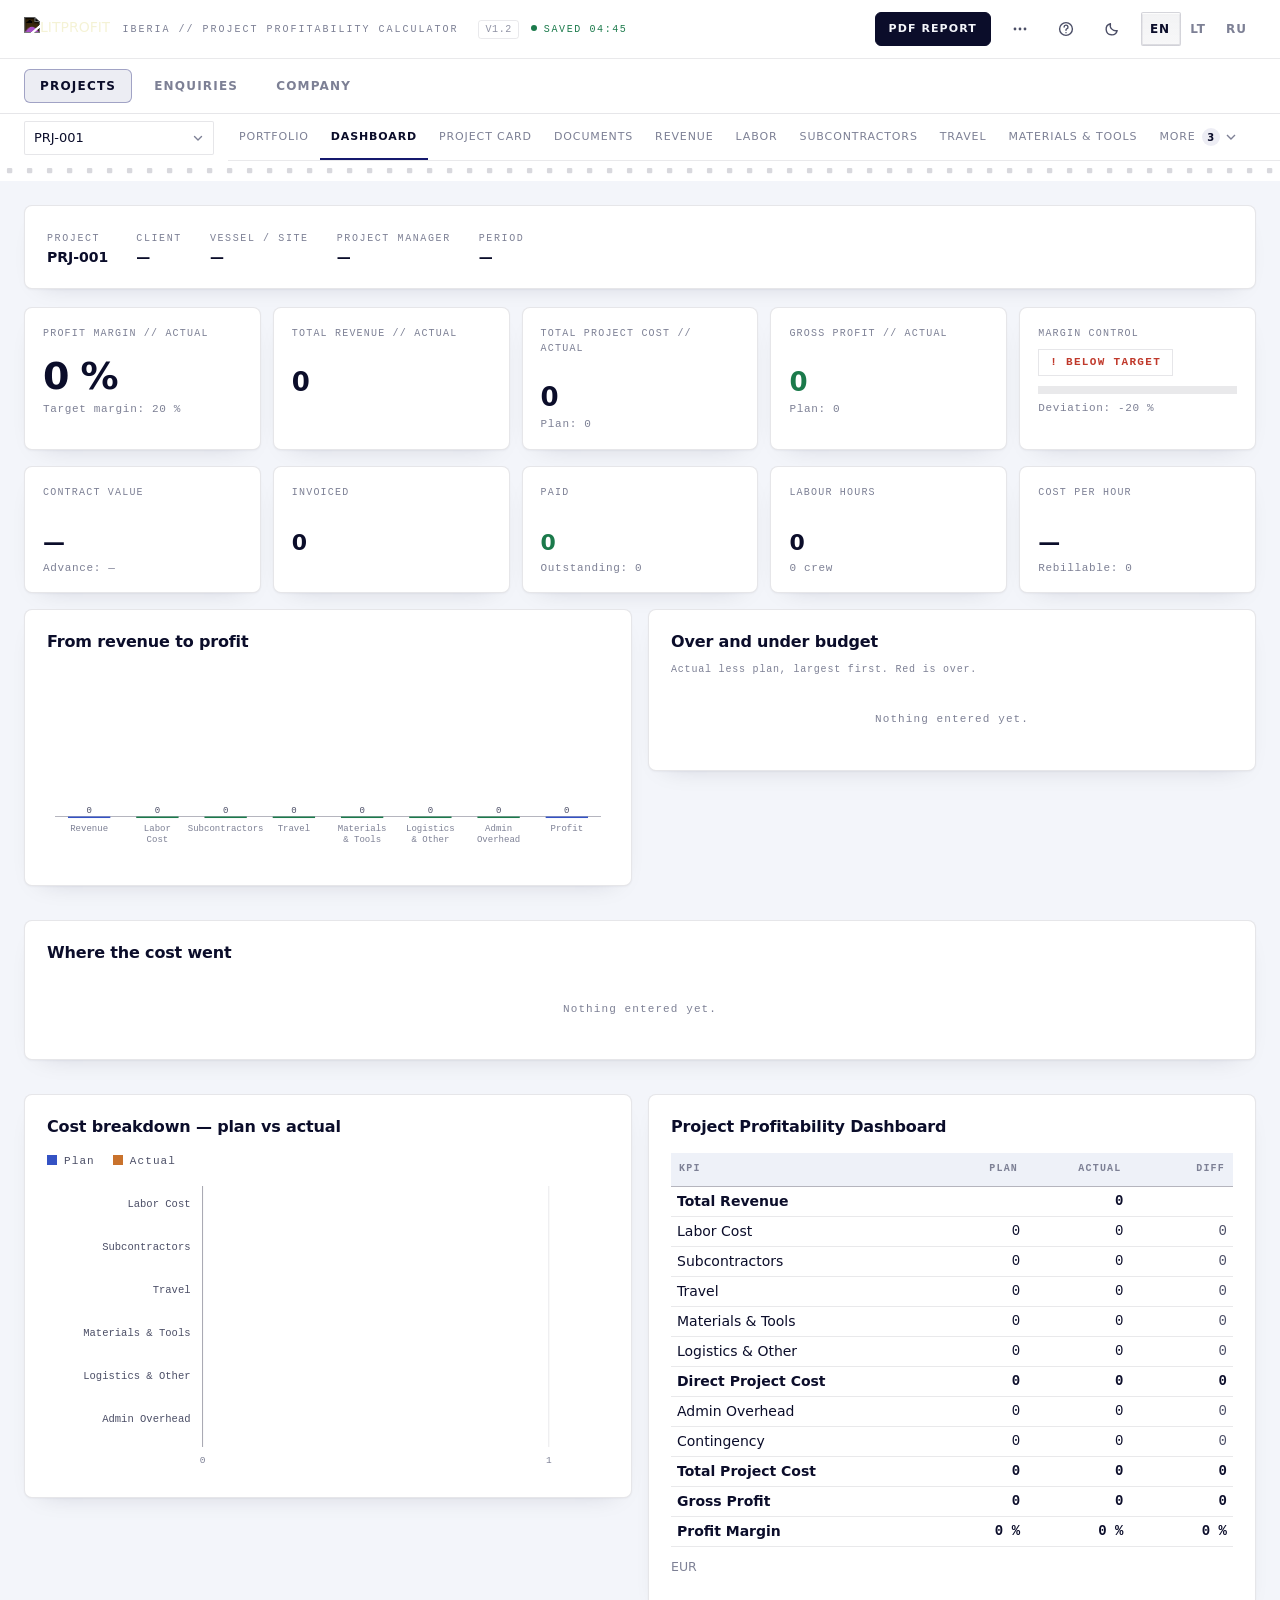
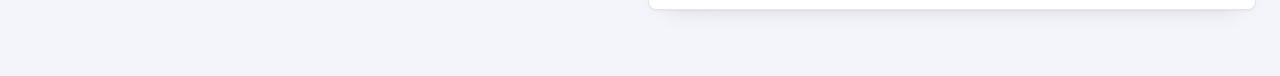
==== commit 07fe87a5: "Lithuanian calculator v1.2 merged in: new design, sales view, payments in parts, document previews T" ====
--- a/tools/calc/app.html
+++ b/tools/calc/app.html
@@ -436,6 +436,8 @@
   position:fixed;inset:0;z-index:200;display:grid;place-items:center;
   background:var(--navy-900);padding:24px
 }
+.signin-card[hidden]{display:none}
+.signin-hello{margin:-6px 0 6px;font-size:14px;line-height:1.5;color:#d6d9ee}
 .signin-card{
   width:min(380px,100%);display:grid;gap:9px;
   background:#0c0e30;border:1px solid rgba(255,255,255,.10);padding:34px 30px
@@ -499,7 +501,7 @@
 .notice-bar button{margin-left:auto;flex:none;padding:5px 10px;font-size:10px}
 
 /* ---------- narrow screens ---------- */
-@media (max-width:860px){
+@media (max-width:1024px){
   /* ---------- a sheet is a stack of cards, not a table ----------
      Labor is thirteen columns: on a 390px screen the grid hid 1188px of
      itself, so three columns were visible and every figure was somewhere off
@@ -895,6 +897,13 @@
      so it stays whole. nowrap was tried and is wrong -- with fixed columns it
      let the headings overflow into each other and print "EMPLOYEEROLE". */
   .rp-landscape td.num{overflow-wrap:normal}
+  /* The headings are spaced capitals, and at 14 columns "РАБОТОДАТЕЛЯ" no
+     longer fit a column whole -- it printed as "РАБОТОДА / ТЕЛЯ". Tighter
+     tracking on the landscape headings only, so a word breaks at a space
+     and the split is the last resort it was meant to be. Scoped under
+     #print-area because that id rule sets the heading type and outranks any
+     class on its own -- written as a class first, it changed nothing. */
+  #print-area .rp-landscape thead th{letter-spacing:.02em;font-size:6pt;padding:1.6mm 1.2mm}
   .rp-kpi{border:.3mm solid #d3d5e0;padding:4mm}
   .rp-kpi span{
     display:block;font-family:var(--mono);font-size:6.8pt;letter-spacing:.15em;
@@ -1050,6 +1059,17 @@
 .an-table td.ok b{color:var(--good-text)}
 .an-table td.bad b{color:var(--critical)}
 .an-table tbody tr:nth-child(even){background:var(--row-alt,transparent)}
+/* "Who converts" only appears once owners are filled in, and the import filled
+   them: five columns of full names put the card at 513px on a 390px phone and
+   the whole page scrolled sideways. The grid item may shrink, the cells are
+   tighter on a phone, and anything still too wide scrolls inside its card. */
+.enq-charts > *{min-width:0}
+.enq-charts figure.chart{min-width:0;overflow-x:auto}
+@media (max-width:600px){
+  .an-table td,.an-table th{padding:6px 4px}
+  .an-table th{font-size:9.5px;letter-spacing:.03em}
+  .an-table td{font-size:12px}
+}
 /* An author display always beats the hidden attribute, and this app styles
    .nice with one. Without this the picker's twin ignores hidden entirely. */
 [hidden]{display:none!important}
@@ -1451,7 +1471,113 @@
 .enq-rate{margin:0 0 14px;font-size:13px;color:var(--ink-2)}
 .enq-rate b{font-size:17px;color:var(--ink-1);font-variant-numeric:tabular-nums}
 /* the enquiry number is an identifier; wrapping it makes two of one */
+.imp-entry{margin:6px 0 14px;font-size:13px}
+.enq-pays{margin:16px 0 4px;padding-top:14px;border-top:1px solid var(--border)}
+.pay-h{display:flex;align-items:baseline;justify-content:space-between;gap:12px;flex-wrap:wrap}
+.pay-h h3{margin:0;font-size:13px}
+.pay-tot{font-size:12.5px;color:var(--ink-2);font-variant-numeric:tabular-nums}
+.pay-tot b.pos{color:var(--good-text)} .pay-tot b.wip{color:var(--warning)}
+.pay-bar{height:6px;border-radius:3px;background:color-mix(in srgb, var(--ink-3) 18%, transparent);overflow:hidden;margin:8px 0 10px}
+.pay-bar i{display:block;height:100%;background:var(--good)}
+.pay-list{width:100%;border-collapse:collapse;font-size:12.5px;margin-bottom:8px}
+.pay-list td{padding:6px 6px;border-bottom:1px solid var(--grid);vertical-align:middle}
+.pay-list td.num{text-align:right;font-variant-numeric:tabular-nums;white-space:nowrap}
+.pay-list .pay-note{color:var(--ink-3);overflow-wrap:anywhere}
+.pay-del{min-height:28px;padding:2px 8px}
+.pay-none{margin:4px 0 8px}
+.pay-add{display:grid;grid-template-columns:150px 90px 130px minmax(0,1fr);gap:8px 10px;align-items:end}
+.pay-add label{display:flex;flex-direction:column;gap:4px;font-size:11px;color:var(--ink-3);min-width:0}
+.pay-add input{width:100%;font-size:16px}
+.pay-quick{grid-column:1 / -1;display:flex;gap:6px;flex-wrap:wrap}
+.pay-quick button{min-height:30px;padding:4px 10px;font-size:11px}
+#payAdd{grid-column:1 / -1;justify-self:start}
+.pay-base{margin:8px 0 0}
+.enq-derived{opacity:.75}
+@media (max-width:620px){
+  .pay-add{grid-template-columns:1fr 1fr}
+  .pay-add .pay-wide{grid-column:1 / -1}
+}
+.enq-head{display:flex;align-items:flex-end;justify-content:space-between;gap:16px;flex-wrap:wrap;margin:4px 0 14px}
+.enq-head-t{min-width:0}
+.enq-head .sheet{margin-bottom:4px}
+.enq-head .hint{margin:0}
+.enq-seg{display:inline-flex;border:1px solid var(--border);border-radius:6px;padding:3px;gap:3px;background:var(--surface-1)}
+.enq-seg button{border:0;background:none;padding:8px 16px;border-radius:4px;font:inherit;font-size:12px;letter-spacing:.12em;text-transform:uppercase;color:var(--ink-3);cursor:pointer;min-height:36px}
+.enq-seg button.on{background:var(--accent-soft);color:var(--ink-1);font-weight:600}
+.enq-seg button:focus-visible{outline:2px solid var(--accent);outline-offset:1px}
+.enq-filtered{font-size:12.5px;color:var(--ink-3);margin:-4px 0 12px;display:flex;gap:10px;align-items:center;flex-wrap:wrap}
+.enq-summary .enq-kpis--money .enq-kpi.lead{box-shadow:inset 0 2px 0 var(--accent)}
+.enq-summary .enq-rate{margin-bottom:0}
+.brand .ver{margin-left:8px;padding:1px 6px;border:1px solid var(--border);border-radius:3px;font-family:var(--mono);font-size:10px;letter-spacing:.06em;color:var(--ink-3);opacity:.85}
+.sl-chart .sl-a{font-size:10px;fill:var(--ink-3);font-variant-numeric:tabular-nums}
+.sl-share{display:block;height:4px;margin:8px 0 2px;background:color-mix(in srgb, var(--ink-3) 16%, transparent);border-radius:2px;overflow:hidden;text-decoration:none}
+.sl-share s{display:block;height:100%;background:var(--series-1);text-decoration:none}
+.sl{margin:4px 0 26px}
+.sl{--sl-cost:color-mix(in srgb, var(--ink-3) 38%, var(--surface-1))}
+.sl-top{display:grid;grid-template-columns:repeat(4,minmax(0,1fr));gap:12px;margin:10px 0 14px}
+.sl-big{border:1px solid var(--line,var(--baseline));border-radius:4px;padding:14px 16px;min-width:0}
+.sl-big span{display:block;font-size:10.5px;letter-spacing:.12em;text-transform:uppercase;color:var(--ink-3)}
+.sl-big b{display:block;font-size:clamp(20px,2.4vw,28px);font-weight:700;margin:6px 0 2px;font-variant-numeric:tabular-nums;white-space:nowrap}
+.sl-big i{font-style:normal;font-size:12px;color:var(--ink-3)}
+.sl-big.ok b{color:var(--good-text,var(--good))}
+.sl-funnel{display:flex;align-items:stretch;gap:10px;flex-wrap:wrap}
+.sl-step{flex:1 1 180px;min-width:0;padding:6px 4px}
+.sl-step b{display:block;font-size:24px;font-weight:700;font-variant-numeric:tabular-nums}
+.sl-step span{display:block;font-size:12px;color:var(--ink-2);margin-top:2px}
+.sl-step em{display:block;font-style:normal;font-size:13px;font-variant-numeric:tabular-nums;margin-top:4px}
+.sl-step i{display:block;font-style:normal;font-size:11.5px;color:var(--ink-3);margin-top:2px}
+.sl-arrow{align-self:center;color:var(--ink-3);font-size:20px}
+.sl-chart svg{width:100%;height:auto;display:block;max-width:1200px}
+.sl-chart .sl-v{font-size:10.5px;fill:var(--ink-2);font-variant-numeric:tabular-nums}
+.sl-chart .sl-l{font-size:10.5px;fill:var(--ink-2)}
+.sl-chart .sl-p{font-size:10px;fill:var(--good-text,var(--good));font-weight:600}
+.sl-legend{display:flex;gap:16px;flex-wrap:wrap;font-size:12px;margin-top:6px}
+.sl-legend i,.sl-qk i{display:inline-block;width:10px;height:10px;border-radius:2px;margin-right:6px;vertical-align:-1px}
+.sl-hb{display:flex;flex-direction:column;gap:7px;margin-top:6px}
+.sl-hr{display:grid;grid-template-columns:minmax(0,9.5em) minmax(0,1fr) auto 3.2em;align-items:center;gap:10px;font-size:12.5px}
+.sl-hn{overflow:hidden;text-overflow:ellipsis;white-space:nowrap}
+.sl-ht{height:9px;background:color-mix(in srgb, var(--ink-3) 14%, transparent);border-radius:2px;overflow:hidden}
+.sl-ht i{display:block;height:100%;background:var(--series-1);border-radius:2px}
+.sl-hr b{font-variant-numeric:tabular-nums;font-weight:600;white-space:nowrap}
+.sl-hr em{font-style:normal;color:var(--good-text,var(--good));text-align:right;font-variant-numeric:tabular-nums}
+.sl-more{font-size:12px;margin:4px 0 0}
+.sl-q{display:flex;height:14px;border-radius:3px;overflow:hidden;margin:10px 0 8px;background:color-mix(in srgb, var(--ink-3) 14%, transparent)}
+.sl-q i,.sl-qk i{display:block}
+.sl-q .doc,.sl-qk .doc{background:var(--series-1)}
+.sl-q .est,.sl-qk .est{background:color-mix(in srgb, var(--series-1) 40%, transparent)}
+.sl-q .none,.sl-qk .none{background:var(--critical)}
+.sl-qk{display:flex;gap:18px;flex-wrap:wrap;font-size:12.5px}
+.sl-qk i{display:inline-block}
+@media (max-width:760px){
+  .sl-top{grid-template-columns:repeat(2,minmax(0,1fr))}
+  .sl-arrow{display:none}
+  /* the months stay legible: the chart scrolls inside its card, the page does not */
+  .sl-chart{overflow-x:auto;-webkit-overflow-scrolling:touch}
+  .sl-chart svg{min-width:640px}
+  /* name, amount, margin on one line; the bar under them, full width */
+  .sl-hr{grid-template-columns:minmax(0,1fr) auto 2.8em;row-gap:4px;column-gap:8px;font-size:12.5px}
+  .sl-ht{grid-column:1 / -1;grid-row:2}
+}
+.enq-rec{margin:14px 0 4px}
+.enq-rec summary{cursor:pointer;font-weight:600;font-size:13px;margin-bottom:8px}
+.enq-rec .tablewrap{max-height:320px;overflow:auto}
+.enq-rec-table td{font-size:12px;vertical-align:top}
+.enq-rec-detail{font-size:11px;color:var(--ink-3);margin-top:2px;overflow-wrap:anywhere}
+.imp-overlay{position:fixed;inset:0;z-index:200;background:rgba(5,6,20,.55);display:grid;place-items:center;padding:16px}
+.imp-overlay[hidden]{display:none}
+.imp-panel{width:min(640px,100%);max-height:calc(100vh - 32px);overflow:auto;margin:0}
+.imp-step{display:flex;flex-direction:column;gap:6px;margin:12px 0;font-size:12px;letter-spacing:.06em;text-transform:uppercase;color:var(--ink-3)}
+.imp-step input{font-size:16px;text-transform:none;letter-spacing:0}
+.imp-sum{font-size:13px;margin:10px 0}
+.imp-bar{height:6px;background:var(--accent-soft);border-radius:3px;overflow:hidden;margin:12px 0 6px}
+.imp-bar span{display:block;height:100%;width:0;background:var(--accent);transition:width .3s}
+.imp-prog{font-size:13px;font-variant-numeric:tabular-nums;min-height:1.4em}
+.imp-log{font-size:12px;max-height:220px;overflow:auto}
+.imp-log ul{margin:4px 0 10px 18px;padding:0}
+.imp-actions{display:flex;gap:8px;flex-wrap:wrap;margin-top:14px}
 #enqTable td.pf-id{white-space:nowrap}
+#enqTable .enq-folder{display:inline-block;margin-left:4px;padding:0 4px;color:var(--accent);text-decoration:none;font-weight:600;border-radius:3px}
+#enqTable .enq-folder:hover,#enqTable .enq-folder:focus-visible{background:var(--accent-soft)}
 
 /* ---------- two levels of navigation ----------
    The top row is the subject; the row under it belongs to it. Same weight of
@@ -1525,8 +1651,8 @@
   border:1px solid var(--border);border-radius:2px;
   padding:7px 9px;font:inherit;font-size:13px;line-height:1.2;text-align:left;
   /* The filter labels are uppercase mono and the trigger sits inside that
-     label, so it inherited both. "OCHEAN WHALE COMPANY" in a list of sixty-
-     three clients is a wall; the label names the field, the value is a name. */
+     label, so it inherited both. A long company name in capitals, in a list of
+     sixty-three clients, is a wall; the label names the field, the value is a name. */
   text-transform:none;letter-spacing:normal;
   transition:border-color .16s var(--ease),background .16s var(--ease)
 }
@@ -1640,6 +1766,494 @@
 .enq-hist b{font-weight:600;color:var(--ink-1)}
 .enq-hist i{font-style:normal;font-family:var(--mono);font-size:11.5px}
 .enq-hist u{text-decoration:none;color:var(--ink-3);font-size:11px;margin-left:auto}
+
+/* ---------- in-between widths: a Galaxy Z Fold opened, a tablet upright ----------
+   The sheets turned into cards only below 860px, and an opened Fold is about
+   884px wide: Labor came up as the desktop table, eight of its fifteen columns
+   on screen and Plan Total, Actual Total and Difference somewhere off to the
+   right. The card breakpoint above is 1024px now. A card one field wide at that
+   width is a ribbon three screens long, so from 640px the fields go two across.
+   Last in the stylesheet on purpose: it overrides rules above it at the same
+   specificity, and has to win on source order. */
+@media (min-width:640px) and (max-width:1024px){
+  table[data-sheet] tbody tr,table[data-sheet] tfoot tr,
+  #pfTable tbody tr,#pfTable tfoot tr,#enqTable tbody tr,#enqTable tfoot tr{
+    display:grid;grid-template-columns:1fr 1fr;column-gap:28px;padding:6px 16px 12px
+  }
+  table[data-sheet] td.rowacts,#pfTable td.pf-id{grid-column:1 / -1}
+  /* in two columns the last two fields both sit on the card's bottom edge */
+  table[data-sheet] tr > td:nth-last-child(2):nth-child(odd){border-bottom:0}
+}
+@media (max-width:1024px){
+  /* Text columns had their names on the left and number columns on the right,
+     because the label inherits the cell's alignment. In a card that read as two
+     different forms stitched together. Every name starts at the same edge now. */
+  table[data-sheet] td::before,#pfTable td::before,#enqTable td::before,
+  #pfTable tfoot td::before{text-align:left}
+  /* The card rule's padding:5px 0 lost to the plain "table.grid td{padding:4px
+     6px}" further down -- same specificity, later in the file -- so every cell
+     holding an input was 6px in from the computed cells under it, and the
+     column of names had a step in it. */
+  table[data-sheet] td,#pfTable td,#enqTable td{padding-left:0;padding-right:0}
+}
+/* At 884px the headline figures went four across: the portfolio's six left two
+   under them beside an empty hole, the dashboard's two rows of five left one
+   tile alone on a row. Six go three across; five go three and two, each row
+   filling the width, on a six-column track. */
+@media (min-width:761px) and (max-width:1100px){
+  .co-kpis{grid-template-columns:repeat(3,1fr)}
+  main .tiles:has(> .tile:nth-child(5):last-child){grid-template-columns:repeat(6,1fr)}
+  main .tiles:has(> .tile:nth-child(5):last-child) > .tile{grid-column:span 2}
+  main .tiles:has(> .tile:nth-child(5):last-child) > .tile:nth-child(n+4){grid-column:span 3}
+}
+/* A Fold's cover screen is 412px. Logo, save state, three icons and three
+   languages came to 489px, so the language switch fell onto a row of its own
+   and the header cost 100px of a narrow screen. The save state keeps its
+   coloured dot and drops the words -- they are still read out, font-size
+   leaves them in the accessibility tree -- and the languages tighten. */
+@media (max-width:520px){
+  header.app{flex-wrap:nowrap;gap:6px}
+  .brand img{height:18px}
+  .savetag{font-size:0;letter-spacing:0}
+  .savetag::before{margin-right:0;width:7px;height:7px}
+  .langs button{min-width:30px;padding:6px 4px;font-size:11px}
+  header.app .menu-wrap,header.app #btnHelp,header.app #btnTheme{flex:none}
+}
+
+/* =====================================================================
+   v1.2 -- the same drawing-sheet look, with more air and one set of shapes.
+   Kept as one layer at the end of the sheet on purpose: it wins on source
+   order over every rule above it, and taking it out returns v1.1 exactly.
+   Nothing here changes a colour's meaning, a figure or a layout breakpoint.
+   ===================================================================== */
+:root{
+  --r:8px; --r-sm:6px;
+  --page:#080a27; --surface-1:#0d1034; --surface-2:#12164a;
+  --border:rgba(255,255,255,.09); --grid:rgba(255,255,255,.08);
+  --lift:0 1px 0 rgba(255,255,255,.035) inset, 0 10px 28px -18px rgba(0,0,0,.55);
+}
+:root[data-theme="light"]{
+  --page:#f3f5fa; --surface-1:#ffffff; --surface-2:#eef1f8;
+  --border:rgba(11,13,42,.10); --grid:rgba(11,13,42,.09);
+  --lift:0 1px 2px rgba(11,13,42,.04), 0 10px 26px -18px rgba(11,13,42,.22);
+}
+
+/* chrome: header, sections, sub-tabs, live strip, rivets */
+header.app{padding:12px 24px;gap:12px}
+nav.tabs{padding:0 16px}
+nav.tabs button{padding:14px 14px 12px;letter-spacing:.1em;border-bottom-width:2px;
+  transition:color .2s var(--ease),border-color .2s var(--ease),background .2s var(--ease)}
+nav.tabs button:hover{background:none;color:var(--ink-1)}
+.pulse{padding:8px 24px;gap:22px}
+.pulse i{font-size:10px;letter-spacing:.13em}
+.seam{height:20px;background-size:20px 20px;opacity:.16}
+
+/* page */
+main{padding:24px 24px 48px}
+.card{border-radius:var(--r);padding:20px 22px;margin-bottom:18px;box-shadow:var(--lift)}
+h2.sheet{font-size:16px;font-weight:600;margin:0 0 14px}
+h2.sheet .muted{font-size:11.5px;letter-spacing:.08em}
+.hint{font-size:12.5px;line-height:1.55}
+.notice-bar{border-radius:var(--r)}
+
+/* controls */
+button{border-radius:var(--r-sm);min-height:34px;letter-spacing:.1em}
+button.icon{border-radius:var(--r-sm)}
+select,input[type=text],input[type=number],input[type=date],input[type=search],input[type=email],input[type=password]{
+  border-radius:var(--r-sm);padding:7px 10px;border-color:var(--border);
+  transition:border-color .2s var(--ease),background .2s var(--ease)}
+select:hover,input[type=text]:hover,input[type=number]:hover,input[type=date]:hover,input[type=search]:hover{border-color:var(--baseline)}
+input:focus,select:focus{outline:2px solid var(--accent);outline-offset:0;border-color:transparent}
+
+/* sheets: a cell to type in reads as a soft field, not an empty box */
+table.grid th{letter-spacing:.12em;padding:10px 8px}
+table.grid input,table.grid select{background:color-mix(in srgb, var(--ink-1) 3.5%, transparent);border-color:transparent}
+table.grid input:hover,table.grid select:hover{border-color:var(--border)}
+@media (hover:hover){ table.grid tbody tr:hover td{background:color-mix(in srgb, var(--accent) 6%, transparent)} }
+table.grid tr.totals td{background:var(--surface-2)}
+.tablewrap{border-radius:var(--r-sm)}
+
+/* one tile, everywhere: dashboard, company, register, analysis */
+.tiles{gap:12px;background:none;border:0}
+.tile,.enq-kpi,.co-kpi,.an-stat{border:1px solid var(--border);border-radius:var(--r);box-shadow:var(--lift)}
+.tile{background:var(--surface-1)}
+.co-kpi{background:var(--surface-1)}
+.tile .lbl,.enq-kpi span,.co-kpi span{letter-spacing:.12em}
+.enq-kpis{gap:12px}
+.pf-chip,.enq-chip{border-radius:999px}
+
+/* the project's tabs: tighter, and what does not fit goes under More */
+nav.tabs button{padding:14px 11px 12px;letter-spacing:.08em}
+nav.tabs.fit{overflow:visible;position:relative;z-index:30;
+  /* the trailing fade is for a strip that scrolls; this one does not, and a
+     mask clips everything outside the strip -- the More menu included */
+  -webkit-mask-image:none;mask-image:none}
+nav.tabs > button[hidden]{display:none}
+.tab-more{position:relative;display:flex;flex:none}
+.tab-more-btn{display:inline-flex;align-items:center;gap:6px}
+.tab-more-btn svg{width:10px;height:6px}
+.tab-more-n{display:inline-grid;place-items:center;min-width:18px;height:18px;padding:0 5px;border-radius:9px;
+  background:var(--accent-soft);color:var(--ink-1);font-size:10px;letter-spacing:0;font-weight:600}
+.tab-menu{position:absolute;top:calc(100% + 4px);right:0;z-index:40;min-width:230px;display:flex;flex-direction:column;
+  padding:6px;background:var(--surface-1);border:1px solid var(--border);border-radius:var(--r);box-shadow:var(--lift),0 18px 40px -20px rgba(0,0,0,.6)}
+.tab-menu[hidden]{display:none}
+nav.tabs .tab-menu button{text-align:left;border:0;border-radius:var(--r-sm);padding:10px 12px;white-space:nowrap;color:var(--ink-2)}
+nav.tabs .tab-menu button:hover,nav.tabs .tab-menu button:focus-visible{background:var(--accent-soft);color:var(--ink-1)}
+
+/* revenue: paid as a percent, tinted by how far it has got */
+.pct-in{display:inline-flex;align-items:center;gap:6px;width:100%}
+.pct-in input{text-align:right;min-width:64px}
+.pct-in i{font-style:normal;color:var(--ink-3);font-size:12px}
+.pct-in.full input{color:var(--good-text);font-weight:600}
+.pct-in.part input{color:var(--warning);font-weight:600}
+
+/* the three sections read as a switch, the project's own tabs stay a strip */
+.sections{padding:10px 24px;gap:6px;align-items:center}
+.sections button{border-bottom:0;margin:0;padding:8px 16px;border-radius:var(--r-sm);font-size:12px;letter-spacing:.1em}
+.sections button:hover{background:color-mix(in srgb, var(--ink-1) 5%, transparent);color:var(--ink-1)}
+.sections button.active{background:var(--accent-soft);color:var(--ink-1);
+  box-shadow:inset 0 0 0 1px color-mix(in srgb, var(--accent) 35%, transparent)}
+.tabrow{padding-left:24px}
+.tabrow > #projectSel{border-radius:var(--r-sm)}
+
+/* charts sit on the same rhythm as the cards around them */
+figure.chart figcaption{font-size:13px;font-weight:600;letter-spacing:0;margin-bottom:10px}
+
+@media (max-width:760px){
+  .sections{padding:8px 12px}
+  .sections button{padding:8px 12px}
+  .tabrow{padding-left:12px}
+  main{padding:16px 14px 40px}
+  .card{padding:16px;border-radius:var(--r-sm)}
+  header.app{padding:10px 14px;gap:8px}
+}
+@media (max-width:520px){ header.app{gap:6px} }
+/* Phones unclip .tablewrap because the sheets become cards there. A table
+   that stays a table -- People, Fixed costs, Documents -- then pushed the
+   page to 860px. Those scroll inside their own box instead. */
+@media (max-width:1024px){
+  .tablewrap:not(:has(table[data-sheet], #pfTable, #enqTable)){overflow-x:auto}
+}
+/* 320px: the language switch takes the second line rather than the page width */
+@media (max-width:360px){
+  header.app{flex-wrap:wrap;row-gap:6px}
+  .sections{gap:4px;padding:8px 10px}
+  .sections button{padding:8px 10px;letter-spacing:.06em}
+}
+/* the dashboard's KPI table: the 66px heading floor is for the wide sheets */
+@media (max-width:400px){
+  table.kpi-table th{min-width:0;letter-spacing:.06em}
+  table.kpi-table td,table.kpi-table th{padding:6px 5px}
+}
+
+/* =====================================================================
+   PHONES -- a pass over every screen at 390 and 320px. Last in the sheet,
+   so it wins on source order; desktop is untouched (every rule is inside a
+   width query).
+   ===================================================================== */
+@media (max-width:1024px){
+  /* A sheet in card mode is a column of cards, thousands of pixels tall. A
+     later narrow-screen rule capped its wrapper at 340-414px with overflow
+     visible, so the rows spilled out of the card and "+ Add row" sat on top
+     of them. Cards are not a scroll box. */
+  .tablewrap:has(table[data-sheet]),.tablewrap:has(#pfTable),.tablewrap:has(#enqTable){max-height:none;overflow:visible}
+  @media (max-width:639px){.tablewrap:has(table.co-table){max-height:none;overflow:visible}}
+  /* a row that has nothing in it yet folds to its name; tap to fill it in */
+  table[data-sheet] tbody tr.is-blank:not(.open){cursor:pointer;padding-bottom:8px}
+  table[data-sheet] tbody tr.is-blank:not(.open) > td:not(:nth-child(1)):not(:nth-child(2)){display:none}
+  table[data-sheet] tbody tr.is-blank:not(.open)::after{
+    content:attr(data-fill);display:block;grid-column:1 / -1;
+    font-size:11.5px;letter-spacing:.06em;color:var(--accent);padding:4px 0 0}
+  .toolbar #btnAddRow{width:100%;min-height:44px}
+}
+@media (max-width:639px){
+  /* fields: label above value, two to a row; text and choices take the width */
+  table[data-sheet] tbody tr{display:grid;grid-template-columns:minmax(0,1fr) minmax(0,1fr);column-gap:12px;row-gap:4px;
+    padding:12px 14px;border-radius:var(--r)}
+  table[data-sheet] tbody td{display:flex;flex-direction:column;align-items:stretch;justify-content:flex-start;gap:4px;
+    padding:2px 0;border-bottom:0;min-width:0}
+  table[data-sheet] tbody td::before{flex:none;font-size:9.5px;letter-spacing:.1em;line-height:1.3}
+  table[data-sheet] tbody td:has(> input[type=text]){grid-column:1 / -1}
+  table[data-sheet] tbody td.calc{padding:6px 0 2px;font-size:14px;text-align:left}
+  table[data-sheet] tbody td.num input,table[data-sheet] tbody td .pct-in input{text-align:left}
+  table[data-sheet] tbody td input,table[data-sheet] tbody td select{min-height:40px;font-size:16px}
+  table[data-sheet] tbody td.rowacts{grid-column:1 / -1;flex-direction:row;justify-content:flex-end;gap:6px;padding-top:4px}
+  table[data-sheet] tbody td.rowacts .rowbtn{opacity:.6;min-width:40px;min-height:36px;font-size:16px}
+  table[data-sheet] tbody tr.is-blank:not(.open) td::before{display:none}
+  table[data-sheet] tbody tr.is-blank:not(.open) td input{background:none;border-color:transparent;min-height:30px;padding:2px 0;font-weight:600}
+  /* totals: two to a row as well */
+  table[data-sheet] tfoot tr{display:grid;grid-template-columns:minmax(0,1fr) minmax(0,1fr);column-gap:12px;padding:12px 14px;border-radius:var(--r)}
+  table[data-sheet] tfoot td{display:flex;flex-direction:column;align-items:flex-start;gap:2px;border-bottom:0;padding:4px 0}
+  table[data-sheet] tfoot td:first-child{grid-column:1 / -1}
+  table[data-sheet] tfoot td:empty{display:none}
+  /* a folded row reads as a title and a line under it */
+  table[data-sheet] tbody tr.is-blank:not(.open) td:nth-child(1) input{font-size:15px;font-weight:600}
+  table[data-sheet] tbody tr.is-blank:not(.open) td:nth-child(2) input{font-size:13px;font-weight:400;color:var(--ink-2)}
+  table[data-sheet] tbody tr.is-blank:not(.open){row-gap:0;padding-top:10px}
+
+  /* the project card: label above the field, the field the full width */
+  .kv{grid-template-columns:1fr;gap:4px;max-width:none}
+  .kv label{margin-top:10px}
+  .kv input,.kv select{width:100%;min-height:42px;font-size:16px}
+
+  /* figures that must not break: the euro sign stays with its number */
+  .enq-kpi b,.co-kpi b,.tile .val{white-space:nowrap}
+  .enq-kpi b{font-size:clamp(17px,5.4vw,24px)}
+  .enq-kpis{grid-template-columns:1fr 1fr}
+  .co-kpis{grid-template-columns:1fr 1fr}
+  .co-kpi b{font-size:clamp(18px,5.6vw,24px)}
+
+  /* a reading table wider than the screen scrolls inside its card */
+  .card:has(> table.kpi-table),.card:has(> .tablewrap > table.kpi-table){overflow-x:auto}
+  /* the portfolio's per-currency total: the empty cells and the label for the
+     weighted margin made a tall blank box */
+  #pfTable tfoot td:empty,#pfTable tfoot td.muted{display:none}
+
+  /* company tables: one card per person / cost / document, labels above */
+  table.co-table,table.co-table tbody,table.co-table tfoot,table.co-table tr,table.co-table td{display:block;width:auto}
+  table.co-table thead{display:none}
+  table.co-table tbody tr{display:grid;grid-template-columns:minmax(0,1fr) minmax(0,1fr);column-gap:12px;row-gap:8px;
+    position:relative;border:1px solid var(--grid);border-radius:var(--r);padding:12px 14px;margin-bottom:10px;background:var(--surface-1)}
+  table.co-table tbody td{display:flex;flex-direction:column;align-items:stretch;gap:4px;padding:0;border:0;min-width:0;text-align:left}
+  table.co-table tbody td::before{content:attr(data-label);font-family:var(--mono);font-size:9.5px;line-height:1.3;
+    letter-spacing:.1em;text-transform:uppercase;color:var(--ink-3)}
+  table.co-table tbody td:first-child{grid-column:1 / -1;padding-right:44px}
+  table.co-table tbody td[colspan]{grid-column:1 / -1;padding:0}
+  table.co-table tbody td[colspan]::before,table.co-table tbody td:last-child::before{content:none}
+  table.co-table tbody tr:has(td[colspan]){display:block;border-style:dashed;background:none}
+  table.co-table tbody td:last-child:not([colspan]){position:absolute;top:8px;right:8px;padding:0}
+  table.co-table tbody td:last-child:empty{display:none}
+  table.co-table td input,table.co-table td select,table.co-table td.num input{width:100%;min-width:0;min-height:40px;font-size:16px;text-align:left}
+  table.co-table tbody td.co-derived{border-left:0;font-size:14px;padding:0;text-align:left}
+  table.co-table .co-del{min-width:40px;min-height:40px;font-size:18px}
+  table.co-table tfoot tr{display:grid;grid-template-columns:minmax(0,1fr) minmax(0,1fr);column-gap:12px;row-gap:6px;
+    border:1px solid var(--baseline);border-radius:var(--r);padding:12px 14px;margin-bottom:10px;background:var(--surface-2)}
+  table.co-table tfoot td{display:flex;flex-direction:column;gap:2px;padding:0;border:0;text-align:left}
+  table.co-table tfoot td:empty{display:none}
+  table.co-table tfoot td[colspan]:first-child{grid-column:1 / -1;font-weight:600}
+  table.co-table tfoot td.num:not(:first-child)::before{content:attr(data-label);font-family:var(--mono);font-size:9.5px;
+    letter-spacing:.1em;text-transform:uppercase;color:var(--ink-3);font-weight:400}
+  table.co-table tfoot tr td,table.co-table tfoot tr.co-sub td,table.co-table tfoot tr.co-total td{border:0;text-align:left;align-items:flex-start}
+  /* a department line reads as name ... amount, one line each */
+  table.co-table tfoot tr.co-sub{background:none;border:0;border-bottom:1px solid var(--grid);border-radius:0;
+    margin:0;padding:9px 2px;grid-template-columns:minmax(0,1fr) auto;align-items:baseline}
+  table.co-table tfoot tr.co-sub td[colspan]:first-child{grid-column:auto;font-weight:500}
+  table.co-table tfoot tr.co-sub td.num::before{content:none}
+  table.co-table tfoot tr.co-total{margin-top:12px}
+  .pf-filters label.co-check{display:flex;flex-direction:row;align-items:center;gap:10px;min-height:44px;font-size:13px}
+  .pf-filters label.co-check input[type=checkbox]{width:20px;height:20px;min-width:0;margin:0;flex:none}
+
+  /* settings: the name on its own line, the field and its unit under it */
+  .set-table,.set-table tbody,.set-table tr{display:block;width:auto}
+  .set-table thead{display:none}
+  .set-table tr{display:grid;grid-template-columns:auto minmax(0,1fr);column-gap:12px;align-items:center;
+    padding:10px 0;border-bottom:1px solid var(--grid)}
+  .set-table th[scope=row]{grid-column:1 / -1;width:auto;border:0;padding:0 0 6px}
+  table.set-table td,table.set-table th[scope=row]{border:0;padding:0;font-size:13px;line-height:1.35}
+  table.set-table th[scope=row]{font-size:14px;padding-bottom:6px}
+  table.set-table td .set-val input{width:96px;min-width:0;min-height:40px;font-size:16px}
+
+  /* any field under 16px makes iOS Safari zoom the page on focus */
+  #main input[type=text],#main input[type=search],#main input[type=number],#main input[type=date],
+  #main input[type=email],#main input:not([type]),#main select,#main textarea,
+  dialog input:not([type=checkbox]):not([type=radio]),dialog select,dialog textarea{font-size:16px}
+  /* the enquiry card: its buttons wrap instead of pushing Save off a 320px
+     screen, and they stay at the bottom while the long form scrolls */
+  .enq-actions{flex-wrap:wrap;position:sticky;bottom:-1px;z-index:2;background:var(--surface-1);
+    margin:14px -2px 0;padding:12px 2px calc(4px + env(safe-area-inset-bottom));border-top:1px solid var(--grid)}
+  .enq-actions button{min-height:44px}
+  .enq-actions .primary{flex:1 1 100%;order:9}
+  .notice-bar{font-size:12px;padding:10px 12px;gap:10px}
+  .notice-bar button{min-height:32px}
+  h2.sheet{font-size:15px}
+}
+/* SIGNED IN, the header carries one more button -- the advisor -- and on a
+   390px phone it came to 444px: the whole app scrolled sideways for everyone
+   who logs in, which is everyone who uses it. The check that passed ran
+   signed out. The advisor keeps its words for screen readers and shows "AI";
+   the hidden language <select> stops taking a gap; the languages tighten. */
+@media (max-width:520px){
+  header.app{gap:4px}
+  header.app .ai-btn{font-size:0;letter-spacing:0;padding:6px 7px;min-width:34px;min-height:34px;flex:none}
+  header.app .ai-btn::before{content:"AI";font-size:11px;letter-spacing:.1em;font-weight:600}
+  header.app #langSel.nice-native{position:absolute}
+  header.app .langs button{min-width:27px;padding:6px 3px}
+}
+@media (max-width:400px){
+  header.app .brand img{height:15px}
+  header.app button.icon{width:31px}
+}
+@media (max-width:360px){
+  table[data-sheet] tbody tr,table[data-sheet] tfoot tr{column-gap:8px;padding:10px 12px}
+}
+/* =====================================================================
+   DOCUMENTS -- tiles with the file on them, a Back step, a preview with
+   the details beside it.
+   ===================================================================== */
+.doc-nav{display:flex;align-items:center;flex-wrap:wrap;gap:10px 14px;margin:0 0 14px}
+.doc-backbtn{display:inline-flex;align-items:center;gap:6px;min-height:40px;padding:8px 16px 8px 12px;
+  border:1px solid var(--baseline);border-radius:var(--r,6px);background:var(--surface-1);
+  font-size:12px;letter-spacing:.12em;color:var(--ink-1)}
+.doc-backbtn:hover{border-color:var(--accent);background:var(--accent-soft)}
+.doc-where{font-size:12px;color:var(--ink-3);min-width:0;overflow:hidden;text-overflow:ellipsis;white-space:nowrap;flex:1 1 160px}
+.doc-where em{font-style:normal;opacity:.5;margin:0 4px}
+.doc-where b{color:var(--ink-1);font-weight:600}
+.doc-seg{margin-left:auto}
+.doc-seg button{padding:6px 12px;min-height:32px;font-size:11px}
+.drop-zone.is-compact{margin-top:14px}
+.drop-zone.is-compact .drop-face{padding:16px 14px}
+.drop-zone.is-compact .drop-main{font-size:13px}
+.doc-search{margin-bottom:12px}
+.doc-none{color:var(--ink-3);font-size:13px;padding:28px 0;text-align:center;border:1px dashed var(--grid);border-radius:var(--r,6px)}
+
+.doc-files{display:grid;grid-template-columns:repeat(auto-fill,minmax(170px,1fr));gap:12px;margin:2px 0 8px}
+.doc-file{display:grid;grid-template-rows:auto auto auto auto;align-content:start;gap:3px;text-align:left;
+  padding:0 0 12px;border:1px solid var(--grid);border-radius:var(--r,6px);background:var(--surface-1);
+  overflow:hidden;cursor:pointer;text-transform:none;letter-spacing:0;font-size:13px;min-width:0;
+  transition:border-color .2s var(--ease,ease),transform .2s var(--ease,ease),box-shadow .2s var(--ease,ease)}
+.doc-file:hover{border-color:var(--accent);background:var(--surface-1);box-shadow:var(--lift,0 6px 18px rgba(0,0,0,.08))}
+.doc-file:active{transform:scale(.985)}
+.doc-file:focus-visible{outline:2px solid var(--accent);outline-offset:2px}
+.doc-thumb{position:relative;display:grid;place-items:center;aspect-ratio:4 / 3;margin-bottom:8px;
+  background:var(--surface-2);border-bottom:1px solid var(--grid);overflow:hidden}
+.doc-thumb.is-pdf,.doc-thumb.is-none,.doc-thumb.is-text{aspect-ratio:4 / 3}
+.doc-thumb .doc-timg{position:absolute;inset:0;width:100%;height:100%;object-fit:cover;opacity:0;transition:opacity .3s}
+.doc-thumb.is-pdf .doc-timg{object-position:top center;inset:10px 14% 0;width:72%;height:calc(100% - 10px);
+  box-shadow:0 1px 6px rgba(0,0,0,.18)}
+.doc-thumb.has-img .doc-timg{opacity:1}
+.doc-thumb.has-img .doc-ext{opacity:0}
+.doc-ext{font-family:var(--mono);font-size:13px;font-weight:600;letter-spacing:.12em;color:var(--ink-2);
+  padding:10px 12px;border:1px solid var(--baseline);border-radius:3px;background:var(--surface-1);
+  min-width:58px;text-align:center}
+.doc-thumb.is-pdf .doc-ext{color:var(--critical)}
+.doc-flag{position:absolute;left:8px;top:8px;z-index:1;font-family:var(--mono);font-size:10.5px;
+  padding:3px 7px;border-radius:3px;background:var(--warning,#b7791f);color:#fff}
+.doc-flag.is-gone{background:var(--critical)}
+.doc-fname{padding:0 12px;font-weight:600;color:var(--ink-1);line-height:1.3;overflow:hidden;
+  display:-webkit-box;-webkit-line-clamp:2;-webkit-box-orient:vertical;word-break:break-word}
+.doc-fmeta{padding:0 12px;display:flex;flex-wrap:wrap;justify-content:space-between;gap:0 10px;
+  font-family:var(--mono);font-size:11.5px;color:var(--ink-3);font-variant-numeric:tabular-nums}
+.doc-fmeta b{color:var(--ink-1);font-weight:600;white-space:nowrap}
+.doc-fsub{padding:0 12px;font-size:12px;color:var(--ink-3);white-space:nowrap;overflow:hidden;text-overflow:ellipsis}
+
+/* preview: the file large, the details beside it */
+.dp-panel{grid-template-rows:auto minmax(0,1fr);grid-template-columns:minmax(0,1fr) 320px;border-radius:var(--r,6px);overflow:hidden}
+.dp-head{grid-column:1 / -1;gap:12px}
+.dp-back{display:inline-flex;align-items:center;gap:6px;min-height:38px;padding:7px 14px 7px 10px;flex:none;
+  border:1px solid var(--baseline);border-radius:var(--r,6px);font-size:11.5px}
+.dp-body{grid-column:1;min-height:0}
+.dp-body.is-pages{display:block;padding:8px;background:var(--surface-2)}
+.dp-page{display:block;width:100%;height:auto;margin:0 auto 8px;background:#fff;box-shadow:0 1px 6px rgba(0,0,0,.2)}
+.dp-none{display:grid;justify-items:center;gap:14px;padding:30px}
+.dp-none .doc-ext{font-size:18px;padding:16px 20px}
+.dp-side{grid-column:2;grid-row:2;display:flex;flex-direction:column;min-height:0;overflow:auto;
+  border-left:1px solid var(--baseline);background:var(--surface-1)}
+.dp-form{display:grid;gap:12px;padding:16px}
+.dp-side-h{margin:0;font-family:var(--mono);font-size:10.5px;letter-spacing:.14em;text-transform:uppercase;color:var(--ink-3)}
+.dp-field{display:grid;gap:5px}
+.dp-field > span{font-family:var(--mono);font-size:10px;letter-spacing:.12em;text-transform:uppercase;color:var(--ink-3)}
+.dp-field input,.dp-field select{width:100%;min-height:38px}
+.dp-field.num input{text-align:left}
+.dp-field .doc-left{font-family:var(--mono);font-size:11px}
+.dp-field.doc-soon .doc-left{color:var(--warning,#b7791f)}
+.dp-field.doc-gone .doc-left{color:var(--critical)}
+.dp-facts-row{display:flex;flex-wrap:wrap;gap:8px 24px;padding-top:4px;border-top:1px solid var(--grid)}
+.dp-note{margin:0;font-size:11.5px;color:var(--ink-3)}
+.dp-acts{display:grid;gap:8px;padding:0 16px 16px;margin-top:auto}
+.dp-btn{display:flex;align-items:center;justify-content:center;min-height:44px;padding:10px 14px;border-radius:var(--r,6px);
+  font-size:11.5px;letter-spacing:.14em;text-transform:uppercase;text-decoration:none;border:1px solid var(--grid)}
+a.dp-btn.primary{background:var(--ink-1);border-color:var(--ink-1);color:var(--page);font-weight:600}
+a.dp-btn:not([href]){opacity:.45;pointer-events:none}
+.dp-btn.danger{color:var(--critical)}
+
+@media (max-width:700px){
+  .dp-panel{grid-template-columns:minmax(0,1fr);grid-template-rows:auto auto auto;height:100dvh;border-radius:0;border:0}
+  .dp-head{padding:10px 12px;padding-top:calc(10px + env(safe-area-inset-top))}
+  .dp-title b{font-size:13.5px}
+  .dp-x{display:none}
+  /* one scrolling column: the file, then its details */
+
+  .dp-panel{overflow:auto}
+  .dp-body{grid-column:1;grid-row:2;height:auto;min-height:58dvh;max-height:none}
+  .dp-body iframe{height:70dvh}
+  .dp-body img{max-height:70dvh}
+  .dp-side{grid-column:1;grid-row:3;border-left:0;border-top:1px solid var(--baseline);overflow:visible}
+  .dp-field input,.dp-field select{min-height:44px;font-size:16px}
+  .dp-acts{padding-bottom:calc(16px + env(safe-area-inset-bottom))}
+}
+@media (max-width:639px){
+  .doc-files{grid-template-columns:repeat(2,minmax(0,1fr));gap:10px}
+  .doc-fname{font-size:12.5px}
+  .doc-seg{margin-left:0}
+  .doc-where{flex-basis:100%;order:3}
+  .doc-backbtn{min-height:44px}
+}
+/* =====================================================================
+   ACCESS -- who may sign in. Roles explained in words, one row per
+   person, a sign-in link instead of a password.
+   ===================================================================== */
+.acc-roles{display:grid;grid-template-columns:repeat(3,minmax(0,1fr));gap:10px;margin:0 0 18px}
+.acc-role{display:grid;gap:6px;align-content:start;padding:12px 14px;border:1px solid var(--grid);border-radius:var(--r,6px);
+  font-size:12.5px;line-height:1.45;color:var(--ink-2)}
+.acc-chip{justify-self:start;font-family:var(--mono);font-size:10.5px;letter-spacing:.12em;text-transform:uppercase;
+  padding:3px 8px;border-radius:3px;border:1px solid var(--baseline);color:var(--ink-1);font-weight:600}
+.acc-chip.is-admin{background:var(--ink-1);border-color:var(--ink-1);color:var(--page)}
+.acc-chip.is-manager{background:var(--accent-soft)}
+.acc-err{margin:0 0 14px;padding:10px 12px;border-left:2px solid var(--critical);background:rgba(255,154,154,.10);
+  color:var(--critical);font-size:13px}
+.acc-link{margin:0 0 18px;padding:14px 16px;border:1px solid var(--accent);border-radius:var(--r,6px);background:var(--accent-soft)}
+.acc-link-h{margin:0 0 8px;font-weight:600;color:var(--ink-1)}
+.acc-link-row{display:flex;flex-wrap:wrap;gap:8px;align-items:center}
+.acc-link-row input{flex:1 1 240px;min-width:0;font-family:var(--mono);font-size:12px}
+.acc-mail{font-size:11.5px;letter-spacing:.12em;text-transform:uppercase;color:var(--ink-1);text-decoration:underline;
+  text-underline-offset:3px;padding:8px 4px}
+.acc-note{margin:8px 0 0;font-size:12px;color:var(--ink-2)}
+.acc-add{display:grid;grid-template-columns:minmax(0,1.2fr) minmax(0,1.4fr) minmax(0,.9fr) auto;gap:10px;align-items:end;
+  padding:14px 16px;margin:0 0 18px;border:1px dashed var(--baseline);border-radius:var(--r,6px)}
+.acc-add-h{grid-column:1 / -1;margin:0;font-family:var(--mono);font-size:10.5px;letter-spacing:.14em;text-transform:uppercase;color:var(--ink-3)}
+.acc-add label,.acc-rl{display:grid;gap:5px;font-family:var(--mono);font-size:10px;letter-spacing:.12em;text-transform:uppercase;color:var(--ink-3)}
+.acc-add input,.acc-add select{width:100%;min-height:38px;font-family:var(--font);letter-spacing:0;text-transform:none}
+.acc-add button{min-height:38px}
+.acc-list{display:grid;border-top:1px solid var(--grid)}
+.acc-row{display:grid;grid-template-columns:minmax(0,1.6fr) minmax(140px,.8fr) minmax(0,1.2fr) 310px;gap:14px;align-items:center;
+  padding:12px 2px;border-bottom:1px solid var(--grid)}
+.acc-row.is-blocked{opacity:.6}
+.acc-who{display:grid;gap:2px;min-width:0}
+.acc-nm{border:1px solid transparent;background:none;padding:4px 6px;margin-left:-6px;font-weight:600;font-size:14px;color:var(--ink-1);width:100%}
+.acc-nm:hover{border-color:var(--grid)}
+.acc-em{font-size:12px;color:var(--ink-3);overflow:hidden;text-overflow:ellipsis;white-space:nowrap}
+.acc-em i{font-style:normal;color:var(--accent)}
+.acc-ext{font-family:var(--mono);font-size:10px;font-weight:600;letter-spacing:.08em;text-transform:uppercase;
+  color:var(--warning,#b7791f);margin-left:6px;cursor:help}
+.acc-rl > span{display:none}
+.acc-rl select{width:100%;min-height:36px;font-family:var(--font);letter-spacing:0;text-transform:none}
+.acc-st{display:grid;gap:2px;font-size:12px;color:var(--ink-3)}
+.acc-dot{display:inline-flex;align-items:center;gap:7px;font-weight:600;color:var(--ink-1);font-size:12.5px}
+.acc-dot::before{content:"";width:7px;height:7px;border-radius:50%;background:var(--good,#2e8b57)}
+.acc-dot.is-pending::before{background:var(--warning,#b7791f)}
+.acc-dot.is-blocked::before{background:var(--critical)}
+.acc-acts{display:flex;gap:6px;justify-content:flex-end;flex-wrap:nowrap}
+.acc-acts button{white-space:nowrap}
+.acc-acts button{min-height:36px}
+.acc-acts button.danger{color:var(--critical)}
+.acc-sb{margin-top:14px}
+@media (max-width:900px){
+  .acc-roles{grid-template-columns:1fr}
+  .acc-add{grid-template-columns:minmax(0,1fr) minmax(0,1fr)}
+  .acc-add button{grid-column:1 / -1}
+  .acc-row{grid-template-columns:minmax(0,1fr) minmax(0,1fr);row-gap:10px}
+  .acc-who{grid-column:1 / -1}
+  .acc-acts{grid-column:1 / -1;justify-content:flex-start}
+}
+@media (max-width:639px){
+  .acc-add{grid-template-columns:minmax(0,1fr)}
+  .acc-add input,.acc-add select,.acc-rl select{min-height:44px;font-size:16px}
+  .acc-nm{font-size:16px}
+  .acc-rl > span{display:block}
+  .acc-row{grid-template-columns:minmax(0,1fr);padding:14px 2px}
+  .acc-acts button{min-height:44px;flex:1 1 auto}
+  .acc-link-row button,.acc-mail{flex:1 1 auto;text-align:center;min-height:44px}
+}
 </style>
 </head>
 <body>
@@ -1648,6 +2262,7 @@
   <div class="brand">
     <img src="__BASE__/assets/brand/logo-lockup.svg" alt="LITPROFIT">
     <small data-i18n="appSub"></small>
+    <small class="ver" title="Version">v1.2</small>
   </div>
   <span class="savetag" id="saveTag" role="status" aria-live="polite"></span>
   <span class="spacer"></span>
@@ -1747,6 +2362,20 @@
     <button type="submit" class="primary" id="siGo"></button>
     <p class="signin-msg" id="siMsg" role="alert"></p>
     <button type="button" class="ghost signin-link" id="siForgot"></button>
+  </form>
+  <!-- Reached from a sign-in link an admin sent: the person is already signed
+       in by the link and chooses their own password here. -->
+  <form class="signin-card" id="setpassForm" hidden>
+    <img src="__BASE__/assets/brand/logo-lockup.svg" alt="LITPROFIT" class="signin-mark">
+    <p class="signin-sub" id="spSub"></p>
+    <p class="signin-hello" id="spHello"></p>
+    <input type="email" id="spEmail" autocomplete="username" hidden readonly>
+    <label for="spPass" id="spPassL"></label>
+    <input type="password" id="spPass" autocomplete="new-password" minlength="8" required>
+    <label for="spPass2" id="spPass2L"></label>
+    <input type="password" id="spPass2" autocomplete="new-password" minlength="8" required>
+    <button type="submit" class="primary" id="spGo"></button>
+    <p class="signin-msg" id="spMsg" role="alert"></p>
   </form>
 </div>
 
@@ -1843,6 +2472,21 @@
     needInk:'Nothing has been drawn yet.',
     confirmDel:'Delete act {n}? This cannot be undone.'},
   actPrint:T_ACT_PRINT,
+  acc:{title:'Access to the calculator',lead:'Who can sign in and what they see. A new person gets a link and chooses their own password - nobody else ever knows it.',
+    roles:{admin:'Admin',manager:'Manager',staff:'Employee'},
+    roleN:{admin:'Everything, plus people, company costs and this screen.',manager:'All projects and enquiries, including revenue, margin and the portfolio.',staff:'Project costs and work acts only. No revenue, margin, portfolio or enquiries.'},
+    add:'Add a person',name:'Name',email:'Email',role:'Role',create:'Create and get the link',
+    linkFor:'Sign-in link for {name}',copy:'Copy',copied:'Copied',mail:'Send by email',
+    linkNote:'The link works once. The person opens it, chooses a password and is signed in. If it has expired, press "New link".',
+    mailSubj:'Access to the LITPROFIT calculator',mailBody:'Hello {name},\n\nhere is your link to the LITPROFIT project calculator. Open it and choose your password:\n\n{link}\n\nAfterwards you sign in at {site} with {email}.',
+    newLink:'New link',block:'Block',unblock:'Unblock',
+    st:{active:'Active',pending:'Invited, not signed in yet',blocked:'Blocked'},
+    last:'Last sign-in',never:'never',you:'you',showBlocked:'Show blocked',
+    confirmBlock:'Block {name}? They lose access immediately (at most an hour on an already open page). Their records stay as they are. You can unblock at any time.',
+    exists:'This email already has an account. Find it in the list and press "New link".',
+    errSelf:'You cannot change your own role or block yourself.',errLast:'This is the last active admin. Make someone else an admin first.',
+    errBadEmail:'Check the email address.',errFn:'The access service did not answer. If this repeats, it has not been deployed yet.',
+    needsCloud:'Access is managed in the online version, signed in as an admin.',ext:'outside address',extN:'Not a litprofit.com address. The same sign-in system also serves another site; blocking here blocks it there too.',loading:'Loading\u2026',saved:'Saved.'},
   doc:{title:'Documents',
     lead:'Invoices, quotes, contracts and certificates, filed against the job they belong to. Nothing here is read automatically \u2014 the amount and the date are the ones you type.',
     drop:'Drop files here, or choose them',
@@ -1860,6 +2504,7 @@
     dropInto:'Drop files here \u2014 they go into {folder}',
     expiringSoon:'expiring within 90 days',expired:'expired',daysLeft:'{n} days left',
     allFiles:'Everything',openFile:'Open the file',loading:'Opening\u2026',
+    back:'Back',vTiles:'Tiles',vList:'List',hFolder:'Folder',details:'Details',delFile:'Delete file',saveAuto:'Changes save as you make them.',
     noPreview:'No preview for this kind of file. Open it to read it.',
     kind:{invoice_in:'Invoice in',invoice_out:'Invoice out',quote:'Quote',contract:'Contract',
       certificate:'Certificate',report:'Report',photo:'Photo',other:'Other'},
@@ -1958,7 +2603,8 @@
     winRate:'Won of decided',ofDecided:'of those decided',
     cost:'Cost',sell:'Sell',margin:'Margin',marginPct:'Margin %',
     paid:'Paid',unpaid:'Unpaid',paidDate:'Paid on',invoice:'Invoice no.',
-    kTurnover:'Sold',kCost:'Cost',kMargin:'Margin',kUnpaid:'Unpaid',
+    pay:{title:'Payments',of:'of',none:'No payments yet.',date:'Date',amount:'Amount, €',note:'Note',notePh:'advance, balance…',rest:'Balance',add:'+ Add payment',del:'Remove this payment',confirmDel:'Remove this payment?',needAmount:'Enter a percent or an amount.',baseIs:'Percent is of the order total, {sum} (the larger of the price and what was invoiced).',noBase:'The enquiry has no price yet, so only an amount can be entered.',derived:'Follows the payments below.',partTitle:'Part paid — open the card for the payments'},vSales:'Sales',vRegister:'Register',vFiltered:'The figures below follow the filters set in the register.',sales:{title:'Sales',lead:'Orders with a PO only, within the filters above. Cost and margin are counted where the cost is known.',sold:'Sold',cost:'Cost',margin:'Margin',avg:'Average order',perOrder:'per order',orders:'orders',withCost:'with a cost',fReceived:'Enquiries received',fQuoted:'Quoted to the client',fWon:'Won — PO received',ofReceived:'of received',ofQuoted:'of quoted',ofValue:'of the quoted value',byMonth:'Sales by month: cost and margin',monthNote:'by the month of the PO; % = margin',byClient:'Top clients',bySupplier:'Top manufacturers',more:'more',quality:'How the cost is known',qDoc:'From documents',qEst:'Estimated',qNone:'Not known',qLead:'Share of sales value. Documented = the supplier invoice, order confirmation, proforma or quote in the job folder, or a cost typed in by hand; estimated = the supplier’s median margin this year (marked “įvertinta” in the note).'},kTurnover:'Sold',kSoldNote:'with a PO',kCost:'Cost',kMargin:'Margin',kUnpaid:'Unpaid',invoiced:'Invoiced',folder:'Open the job folder in SharePoint',
+    recTitle:'From the sales folder',recDate:'Date',recKind:'Type',recWhat:'Document',recRef:'No.',recSum:'Amount',
     noCost:'no cost entered',costHint:'What the supplier charges. Leave blank if not known yet — blank is not zero.',
     report:'Register report',open:'Enquiry register',
     reportSub:'Enquiries, margin and what is still unpaid',
@@ -1978,7 +2624,7 @@
     conflict:'Somebody else saved this enquiry while you had it open. Reload and try again.',
     staffOnly:'The enquiry register is not part of your access.'},
   appSub:'Iberia // Project Profitability Calculator',themeDark:'Dark',themeLight:'Light',
-  tabs:{portfolio:'Portfolio',dashboard:'Dashboard',card:'Project Card',acts:'Work carried out',revenue:'Revenue',labor:'Labor',subs:'Subcontractors',travel:'Travel',materials:'Materials & Tools',logistics:'Logistics & Other',enquiries:'Enquiries',settings:'Settings',people:'People',overheads:'Fixed costs',burn:'Break-even',docs:'Documents',pdocs:'Documents'},
+  tabs:{portfolio:'Portfolio',dashboard:'Dashboard',card:'Project Card',acts:'Work carried out',revenue:'Revenue',labor:'Labor',subs:'Subcontractors',travel:'Travel',materials:'Materials & Tools',logistics:'Logistics & Other',enquiries:'Enquiries',settings:'Settings',people:'People',overheads:'Fixed costs',burn:'Break-even',docs:'Documents',pdocs:'Documents',access:'Access'},
   newProj:'+ New project',dupProj:'Duplicate',delProj:'Delete',csv:'Export CSV',json:'Backup JSON',importJson:'Import',print:'Print report',
   addRow:'+ Add row',total:'Total',yes:'Yes',no:'No',
   confirmDel:'Delete this project? This cannot be undone.',
@@ -1992,12 +2638,12 @@
     admin:'Admin overhead rate',adminN:'% of direct project cost',
     margin:'Target margin',marginN:'% of total revenue',
     note:'Settings are stored per project — the same way the Excel file keeps them per workbook.'},
-  cols:{category:'Category',description:'Description',planRev:'Plan Revenue',actRev:'Actual Revenue',diff:'Difference',revenue:'Revenue',status:'Status',invoice:'Invoice No.',paid:'Paid?',
+  cols:{category:'Category',description:'Description',planRev:'Plan Revenue',actRev:'Actual Revenue',diff:'Difference',revenue:'Revenue',status:'Status',invoice:'Invoice No.',paid:'Paid?',paidPct:'Paid, %',
     employee:'Employee',role:'Role',days:'Days',hours:'Hours',grossRate:'Gross Rate / h',grossSalary:'Gross Salary',burdenPct:'Employer Burden %',empCost:'Employer Cost',travelDays:'Travel Days',allowance:'Daily Allowance',planTotal:'Plan Total',actTotal:'Actual Total',
     company:'Company / Person',scope:'Scope',rate:'Rate / h',travel:'Travel',accom:'Accommodation',materials:'Materials',other:'Other',
     type:'Type',qty:'Qty',unitCost:'Unit Cost',supplier:'Supplier / Note',
     item:'Item / Description',rebill:'Rebill to Client?',rebillAmt:'Rebill Amount',
-    planCost:'Plan Cost',actCost:'Actual Cost',recoverable:'Recoverable?',clientRebill:'Client Rebill',notes:'Notes'},
+    planCost:'Plan Cost',actCost:'Actual Cost',recoverable:'Recoverable?',clientRebill:'Client Rebill',notes:'Notes',country:'Country'},
   dash:{title:'Project Profitability Dashboard',kpi:'KPI',plan:'Plan',actual:'Actual',diff:'Diff',
     totalRevenue:'Total Revenue',laborCost:'Labor Cost',directCost:'Direct Project Cost',adminOh:'Admin Overhead',contingency:'Contingency',totalCost:'Total Project Cost',grossProfit:'Gross Profit',margin:'Profit Margin',
     control:'Margin control',target:'Target margin',actualMargin:'Actual margin',deviation:'Deviation',
@@ -2043,7 +2689,7 @@
       revenue:{l:'What the job sells. Plan against actual, per line.',
         b:['Mark Paid only when the money has arrived — the dashboard reads it.']},
       labor:{l:'Hours on the job and what they cost. Hours are the ones paid at the rate.',
-        b:['Employer tax and the daily allowance come from Settings, not from this sheet.',
+        b:['Employer tax comes from Settings. The daily allowance is per person: leave it empty and the Settings figure (shown grey) is used.',
            'Actual is what really happened. Leave it empty until it has.']},
       subs:{l:'Work bought in. Everything after the hourly line is a sum, not a quantity.',
         b:['Plan is hours times rate plus travel, accommodation, materials and other.']},
@@ -2147,7 +2793,7 @@
     sev:{watch:'watch', act:'act', urgent:'urgent'}
   },
   cloud:{
-    signInSub:'Iberia // Project Profitability Calculator',
+    signInSub:'Iberia // Project Profitability Calculator',linkExpired:'This sign-in link has expired or was already used. Ask your administrator for a new one.',setTitle:'Choose a password',setHello:'Hello, {name}. Choose the password you will sign in with. Your login is {email}.',newPass:'New password (8+ characters)',newPass2:'The same password again',savePass:'Save and sign in',passShort:'At least 8 characters.',passMismatch:'The two passwords differ.',
     importAdds:'Add {n} project(s) from this backup to the shared database? Existing projects are kept — nothing is replaced.',
     importPartial:'Only {n} of {total} projects could be uploaded. Check the connection and import the file again; the ones already added will appear twice, so delete the duplicates.',
     email:'Email',password:'Password',signIn:'Sign in',signingIn:'Signing in…',
@@ -2159,6 +2805,7 @@
     noProjects:'No projects yet. A manager needs to create one.',
     roleUnknown:'Could not confirm your access level — some tools may be missing. Refresh from server.',
     adminOnly:'The Iberia calculator is open to administrators only for now.',
+    notMember:'This account does not have access to the Iberia calculator. Ask an administrator to add you.',
     needsSchema:'The database needs updating — run db/schema.sql in the Supabase SQL editor.',
     refresh:'Refresh from server',
     offline:'Not saved to server',
@@ -2222,6 +2869,21 @@
     needName:'Pirma įveskite atstovo vardą.',
     needInk:'Dar nieko nenupiešta.',
     confirmDel:'Ištrinti aktą {n}? Atkurti nebus galima.'},
+  acc:{title:'Prieiga prie skaičiuoklės',lead:'Kas gali prisijungti ir ką mato. Naujas žmogus gauna nuorodą ir pats susikuria slaptažodį – niekas kitas jo nežino.',
+    roles:{admin:'Administratorius',manager:'Vadovas',staff:'Darbuotojas'},
+    roleN:{admin:'Viskas, taip pat žmonės, įmonės išlaidos ir šis ekranas.',manager:'Visi projektai ir užklausos, įskaitant pajamas, maržą ir portfelį.',staff:'Tik projektų išlaidos ir darbų aktai. Be pajamų, maržos, portfelio ir užklausų.'},
+    add:'Pridėti žmogų',name:'Vardas',email:'El. paštas',role:'Rolė',create:'Sukurti ir gauti nuorodą',
+    linkFor:'Prisijungimo nuoroda: {name}',copy:'Kopijuoti',copied:'Nukopijuota',mail:'Siųsti el. paštu',
+    linkNote:'Nuoroda veikia vieną kartą. Žmogus ją atidaro, susikuria slaptažodį ir yra prijungiamas. Jei nebegalioja – „Nauja nuoroda“.',
+    mailSubj:'Prieiga prie LITPROFIT skaičiuoklės',mailBody:'Sveiki, {name},\n\nčia jūsų nuoroda į LITPROFIT projektų skaičiuoklę. Atidarykite ją ir susikurkite slaptažodį:\n\n{link}\n\nVėliau jungsitės adresu {site} su {email}.',
+    newLink:'Nauja nuoroda',block:'Blokuoti',unblock:'Atblokuoti',
+    st:{active:'Aktyvus',pending:'Pakviestas, dar neprisijungė',blocked:'Užblokuotas'},
+    last:'Paskutinis prisijungimas',never:'niekada',you:'jūs',showBlocked:'Rodyti užblokuotus',
+    confirmBlock:'Blokuoti {name}? Prieiga nutrūks iš karto (jau atidarytame puslapyje – ne vėliau kaip po valandos). Jo įrašai lieka. Atblokuoti galima bet kada.',
+    exists:'Šiam el. paštui paskyra jau yra. Raskite ją sąraše ir spauskite „Nauja nuoroda“.',
+    errSelf:'Negalite keisti savo rolės ar blokuoti savęs.',errLast:'Tai paskutinis aktyvus administratorius. Pirmiausia paskirkite kitą.',
+    errBadEmail:'Patikrinkite el. pašto adresą.',errFn:'Prieigos paslauga neatsakė. Jei kartojasi – ji dar neįdiegta.',
+    needsCloud:'Prieiga valdoma internetinėje versijoje, prisijungus administratoriumi.',ext:'išorinis adresas',extN:'Ne litprofit.com adresas. Ta pati prisijungimo sistema aptarnauja ir kitą svetainę; užblokavus čia, užblokuojama ir ten.',loading:'Įkeliama\u2026',saved:'Išsaugota.'},
   doc:{title:'Dokumentai',
     lead:'Sąskaitos, pasiūlymai, sutartys ir sertifikatai, priskirti darbui, kuriam priklauso. Niekas neskaitoma automatiškai \u2014 sumą ir datą įvedate jūs.',
     drop:'Nutempkite failus čia arba pasirinkite',
@@ -2239,6 +2901,7 @@
     dropInto:'Nutempkite failus \u2014 jie pateks į „{folder}“',
     expiringSoon:'baigia galioti per 90 dienų',expired:'nebegalioja',daysLeft:'liko {n} d.',
     allFiles:'Viskas',openFile:'Atidaryti failą',loading:'Atidaroma\u2026',
+    back:'Atgal',vTiles:'Plytelės',vList:'Sąrašas',hFolder:'Aplankas',details:'Duomenys',delFile:'Ištrinti failą',saveAuto:'Pakeitimai išsaugomi iš karto.',
     noPreview:'Šio tipo failo peržiūros nėra. Atidarykite jį, kad perskaitytumėte.',
     kind:{invoice_in:'Gauta sąskaita',invoice_out:'Išrašyta sąskaita',quote:'Pasiūlymas',contract:'Sutartis',
       certificate:'Sertifikatas',report:'Ataskaita',photo:'Nuotrauka',other:'Kita'},
@@ -2337,7 +3000,8 @@
     winRate:'Laimėta iš nuspręstų',ofDecided:'iš nuspręstų',
     cost:'Savikaina',sell:'Pardavimas',margin:'Marža',marginPct:'Marža %',
     paid:'Apmokėta',unpaid:'Neapmokėta',paidDate:'Apmokėjimo data',invoice:'Sąskaitos nr.',
-    kTurnover:'Parduota',kCost:'Savikaina',kMargin:'Marža',kUnpaid:'Neapmokėta',
+    pay:{title:'Apmokėjimai',of:'iš',none:'Apmokėjimų dar nėra.',date:'Data',amount:'Suma, €',note:'Pastaba',notePh:'avansas, likutis…',rest:'Likutis',add:'+ Pridėti apmokėjimą',del:'Pašalinti šį apmokėjimą',confirmDel:'Pašalinti šį apmokėjimą?',needAmount:'Įveskite procentą arba sumą.',baseIs:'Procentas skaičiuojamas nuo užsakymo sumos {sum} (didesnė iš kainos ir išrašytos sumos).',noBase:'Užklausa dar neturi kainos, todėl galima įvesti tik sumą.',derived:'Nustatoma pagal apmokėjimus žemiau.',partTitle:'Apmokėta iš dalies — apmokėjimai kortelėje'},vSales:'Pardavimai',vRegister:'Registras',vFiltered:'Žemiau esantys skaičiai atitinka registre nustatytus filtrus.',sales:{title:'Pardavimai',lead:'Tik užsakymai su PO, pagal viršuje nustatytus filtrus. Savikaina ir marža skaičiuojamos ten, kur savikaina žinoma.',sold:'Parduota',cost:'Savikaina',margin:'Marža',avg:'Vidutinis užsakymas',perOrder:'vienam užsakymui',orders:'užsakymai',withCost:'su savikaina',fReceived:'Gautos užklausos',fQuoted:'Pasiūlyta klientui',fWon:'Laimėta — gautas PO',ofReceived:'gautų',ofQuoted:'pasiūlytų',ofValue:'pasiūlytos vertės',byMonth:'Pardavimai per mėnesį: savikaina ir marža',monthNote:'pagal PO mėnesį; % = marža',byClient:'Didžiausi klientai',bySupplier:'Didžiausi gamintojai',more:'kiti',quality:'Iš kur žinoma savikaina',qDoc:'Iš dokumentų',qEst:'Įvertinta',qNone:'Nežinoma',qLead:'Pardavimų vertės dalis. Iš dokumentų = tiekėjo sąskaita, užsakymo patvirtinimas, proforma ar pasiūlymas užsakymo aplanke arba ranka įvesta savikaina; įvertinta = tiekėjo metų vidutinė marža (pastaboje pažymėta „įvertinta“).'},kTurnover:'Parduota',kSoldNote:'gautas PO',kCost:'Savikaina',kMargin:'Marža',kUnpaid:'Neapmokėta',invoiced:'Išstatyta',folder:'Atidaryti užsakymo aplanką SharePoint',
+    recTitle:'Iš pardavimų aplanko',recDate:'Data',recKind:'Tipas',recWhat:'Dokumentas',recRef:'Nr.',recSum:'Suma',
     noCost:'savikaina neįvesta',costHint:'Kiek ima tiekėjas. Palikite tuščią, jei dar nežinoma — tuščia nėra nulis.',
     report:'Registro ataskaita',open:'Užklausų registras',
     reportSub:'Užklausos, marža ir kas dar neapmokėta',
@@ -2357,7 +3021,7 @@
     conflict:'Kitas naudotojas išsaugojo šią užklausą, kol ji buvo atidaryta. Perkraukite ir bandykite dar kartą.',
     staffOnly:'Užklausų registras nepriklauso jūsų prieigai.'},
   appSub:'Iberija // Projektų pelningumo skaičiuoklė',themeDark:'Tamsi',themeLight:'Šviesi',
-  tabs:{portfolio:'Portfelis',dashboard:'Suvestinė',card:'Projekto kortelė',acts:'Atlikti darbai',revenue:'Pajamos',labor:'Darbo sąnaudos',subs:'Subrangovai',travel:'Kelionės',materials:'Medžiagos ir įrankiai',logistics:'Logistika ir kita',enquiries:'Užklausos',settings:'Nustatymai',people:'Žmonės',overheads:'Pastovios išlaidos',burn:'Nenuostolingumas',docs:'Dokumentai',pdocs:'Dokumentai'},
+  tabs:{portfolio:'Portfelis',dashboard:'Suvestinė',card:'Projekto kortelė',acts:'Atlikti darbai',revenue:'Pajamos',labor:'Darbo sąnaudos',subs:'Subrangovai',travel:'Kelionės',materials:'Medžiagos ir įrankiai',logistics:'Logistika ir kita',enquiries:'Užklausos',settings:'Nustatymai',people:'Žmonės',overheads:'Pastovios išlaidos',burn:'Nenuostolingumas',docs:'Dokumentai',pdocs:'Dokumentai',access:'Prieiga'},
   newProj:'+ Naujas projektas',dupProj:'Kopijuoti',delProj:'Ištrinti',csv:'Eksportuoti CSV',json:'Atsarginė kopija',importJson:'Importuoti',print:'Spausdinti ataskaitą',
   addRow:'+ Pridėti eilutę',total:'Iš viso',yes:'Taip',no:'Ne',
   confirmDel:'Ištrinti šį projektą? Veiksmo atšaukti negalima.',
@@ -2371,12 +3035,12 @@
     admin:'Administracinių išlaidų tarifas',adminN:'% nuo tiesioginių sąnaudų',
     margin:'Tikslinė marža',marginN:'% nuo visų pajamų',
     note:'Nustatymai saugomi kiekvienam projektui atskirai — kaip Excel faile.'},
-  cols:{category:'Kategorija',description:'Aprašymas',planRev:'Planuojamos pajamos',actRev:'Faktinės pajamos',diff:'Skirtumas',revenue:'Pajamos',status:'Būsena',invoice:'Sąskaitos Nr.',paid:'Apmokėta?',
+  cols:{category:'Kategorija',description:'Aprašymas',planRev:'Planuojamos pajamos',actRev:'Faktinės pajamos',diff:'Skirtumas',revenue:'Pajamos',status:'Būsena',invoice:'Sąskaitos Nr.',paid:'Apmokėta?',paidPct:'Apmokėta, %',
     employee:'Darbuotojas',role:'Pareigos',days:'Dienos',hours:'Valandos',grossRate:'Bruto įkainis / val.',grossSalary:'Bruto atlyginimas',burdenPct:'Darbdavio mokesčiai %',empCost:'Darbdavio kaina',travelDays:'Kelionės dienos',allowance:'Dienpinigiai',planTotal:'Planas iš viso',actTotal:'Faktas iš viso',
     company:'Įmonė / asmuo',scope:'Darbų apimtis',rate:'Įkainis / val.',travel:'Kelionė',accom:'Apgyvendinimas',materials:'Medžiagos',other:'Kita',
     type:'Tipas',qty:'Kiekis',unitCost:'Vieneto kaina',supplier:'Tiekėjas / pastaba',
     item:'Prekė / aprašymas',rebill:'Perkelti klientui?',rebillAmt:'Perkeliama suma',
-    planCost:'Planuojama kaina',actCost:'Faktinė kaina',recoverable:'Susigrąžinama?',clientRebill:'Klientui perkeliama',notes:'Pastabos'},
+    planCost:'Planuojama kaina',actCost:'Faktinė kaina',recoverable:'Susigrąžinama?',clientRebill:'Klientui perkeliama',notes:'Pastabos',country:'Šalis'},
   dash:{title:'Projekto pelningumo suvestinė',kpi:'Rodiklis',plan:'Planas',actual:'Faktas',diff:'Skirt.',
     totalRevenue:'Iš viso pajamų',laborCost:'Darbo sąnaudos',directCost:'Tiesioginės projekto sąnaudos',adminOh:'Administracinės išlaidos',contingency:'Nenumatytos išlaidos',totalCost:'Iš viso projekto sąnaudų',grossProfit:'Bendrasis pelnas',margin:'Pelno marža',
     control:'Maržos kontrolė',target:'Tikslinė marža',actualMargin:'Faktinė marža',deviation:'Nuokrypis',
@@ -2422,7 +3086,7 @@
       revenue:{l:'Ką darbas parduoda. Planas prieš faktą, kiekvienoje eilutėje.',
         b:['„Apmokėta“ žymėkite tik tada, kai pinigai atėjo — suvestinė tai skaito.']},
       labor:{l:'Valandos darbe ir kiek jos kainuoja. Valandos — tos, kurios apmokamos pagal įkainį.',
-        b:['Darbdavio mokesčiai ir dienpinigiai imami iš „Nustatymų“, ne iš šio lapo.',
+        b:['Darbdavio mokesčiai imami iš „Nustatymų“. Dienpinigiai — kiekvienam atskirai: palikus tuščią, naudojama „Nustatymų“ suma (rodoma pilkai).',
            'Faktas — kas iš tikrųjų įvyko. Kol neįvyko, palikite tuščią.']},
       subs:{l:'Nupirkti darbai. Viskas po valandine eilute yra sumos, ne kiekiai.',
         b:['Planas — valandos kart įkainis plius kelionės, apgyvendinimas, medžiagos ir kita.']},
@@ -2526,7 +3190,7 @@
     sev:{watch:'stebėti', act:'veikti', urgent:'skubu'}
   },
   cloud:{
-    signInSub:'Iberija // Projektų pelningumo skaičiuoklė',
+    signInSub:'Iberija // Projektų pelningumo skaičiuoklė',linkExpired:'Ši prisijungimo nuoroda nebegalioja arba jau panaudota. Paprašykite administratoriaus naujos.',setTitle:'Susikurkite slaptažodį',setHello:'Sveiki, {name}. Susikurkite slaptažodį, kuriuo jungsitės. Jūsų prisijungimas – {email}.',newPass:'Naujas slaptažodis (8+ simboliai)',newPass2:'Tas pats slaptažodis dar kartą',savePass:'Išsaugoti ir prisijungti',passShort:'Bent 8 simboliai.',passMismatch:'Slaptažodžiai nesutampa.',
     importAdds:'Įkelti {n} projektą (-us) iš šios kopijos į bendrą duomenų bazę? Esami projektai išliks — niekas nebus pakeista.',
     importPartial:'Pavyko įkelti tik {n} iš {total} projektų. Patikrinkite ryšį ir importuokite failą dar kartą; jau įkelti projektai kartosis, tad dublikatus ištrinkite.',
     email:'El. paštas',password:'Slaptažodis',signIn:'Prisijungti',signingIn:'Jungiamasi…',
@@ -2538,6 +3202,7 @@
     noProjects:'Projektų dar nėra. Juos sukuria vadovas.',
     roleUnknown:'Nepavyko patvirtinti jūsų teisių — kai kurių įrankių gali trūkti. Atnaujinkite iš serverio.',
     adminOnly:'Iberijos skaičiuoklė kol kas prieinama tik administratoriams.',
+    notMember:'Ši paskyra neturi prieigos prie Iberijos skaičiuoklės. Paprašykite administratoriaus jus pridėti.',
     needsSchema:'Reikia atnaujinti duomenų bazę — paleiskite db/schema.sql Supabase SQL redaktoriuje.',
     refresh:'Atnaujinti iš serverio',
     offline:'Neišsaugota serveryje',
@@ -2601,6 +3266,21 @@
     needName:'Сначала введите имя представителя.',
     needInk:'Пока ничего не нарисовано.',
     confirmDel:'Удалить акт {n}? Отменить нельзя.'},
+  acc:{title:'Доступ к калькулятору',lead:'Кто может входить и что видит. Новый человек получает ссылку и сам придумывает пароль — его не знает никто, кроме него.',
+    roles:{admin:'Админ',manager:'Менеджер',staff:'Сотрудник'},
+    roleN:{admin:'Всё, плюс люди, расходы компании и этот экран.',manager:'Все проекты и запросы, включая выручку, маржу и портфель.',staff:'Только затраты по проектам и акты работ. Без выручки, маржи, портфеля и запросов.'},
+    add:'Добавить человека',name:'Имя',email:'Эл. почта',role:'Роль',create:'Создать и получить ссылку',
+    linkFor:'Ссылка для входа: {name}',copy:'Копировать',copied:'Скопировано',mail:'Отправить письмом',
+    linkNote:'Ссылка одноразовая. Человек открывает её, придумывает пароль и сразу входит. Если она истекла — «Новая ссылка».',
+    mailSubj:'Доступ к калькулятору LITPROFIT',mailBody:'Здравствуйте, {name}!\n\nВот ваша ссылка на калькулятор проектов LITPROFIT. Откройте её и придумайте пароль:\n\n{link}\n\nДальше входите на {site} с адресом {email}.',
+    newLink:'Новая ссылка',block:'Заблокировать',unblock:'Разблокировать',
+    st:{active:'Активен',pending:'Приглашён, ещё не входил',blocked:'Заблокирован'},
+    last:'Последний вход',never:'не входил',you:'вы',showBlocked:'Показать заблокированных',
+    confirmBlock:'Заблокировать {name}? Доступ пропадёт сразу (на уже открытой странице — не позже чем через час). Его записи останутся как есть. Разблокировать можно в любой момент.',
+    exists:'На эту почту уже есть аккаунт. Найдите его в списке и нажмите «Новая ссылка».',
+    errSelf:'Нельзя менять свою роль или блокировать себя.',errLast:'Это последний активный админ. Сначала назначьте админом кого-то ещё.',
+    errBadEmail:'Проверьте адрес почты.',errFn:'Сервис доступа не ответил. Если повторяется — он ещё не установлен.',
+    needsCloud:'Доступом управляют в онлайн-версии, войдя как админ.',ext:'внешний адрес',extN:'Адрес не на litprofit.com. Та же система входа обслуживает и другой сайт: блокировка здесь заблокирует и там.',loading:'Загрузка\u2026',saved:'Сохранено.'},
   doc:{title:'Документы',
     lead:'Счета, предложения, договоры и сертификаты, привязанные к работе, к которой относятся. Ничего не распознаётся автоматически \u2014 сумму и дату вводите вы.',
     drop:'Перетащите файлы сюда или выберите',
@@ -2612,12 +3292,13 @@
     dInvoiced:'Дата счёта',dSent:'Отправлено',dSigned:'Подписан',dIssued:'Выдан',
     dTaken:'Снято',dDated:'Дата',
     pSupplier:'Поставщик',pClient:'Клиент',pIssuer:'Кем выдан',pParty:'Вторая сторона',
-    folderLead:'Только те колонки, которые у документа этого типа действительно есть. Смените папку в строке — она переедет.',
+    folderLead:'Нажмите на файл, чтобы посмотреть его и изменить данные.',
     searchAll:'по всем папкам',searchJob:'по файлам этой работы',
     projLead:'Всё, что относится к этой работе \u2014 предложения, счета, фотографии, сертификаты. Всё, что сюда кладут, к ней и привязывается.',
     dropInto:'Перетащите файлы \u2014 они попадут в «{folder}»',
     expiringSoon:'заканчивается в ближайшие 90 дней',expired:'истёк',daysLeft:'осталось {n} дн.',
     allFiles:'Всё',openFile:'Открыть файл',loading:'Открывается\u2026',
+    back:'Назад',vTiles:'Плитки',vList:'Список',hFolder:'Папка',details:'Данные',delFile:'Удалить файл',saveAuto:'Изменения сохраняются сразу.',
     noPreview:'Для такого типа файла предпросмотра нет. Откройте его, чтобы прочитать.',
     kind:{invoice_in:'Входящий счёт',invoice_out:'Исходящий счёт',quote:'Предложение',contract:'Договор',
       certificate:'Сертификат',report:'Отчёт',photo:'Фото',other:'Прочее'},
@@ -2716,7 +3397,8 @@
     winRate:'Выиграно из решённых',ofDecided:'из решённых',
     cost:'Себестоимость',sell:'Продажа',margin:'Заработок',marginPct:'Наценка %',
     paid:'Оплачено',unpaid:'Не оплачено',paidDate:'Дата оплаты',invoice:'Счёт №',
-    kTurnover:'Продано',kCost:'Себестоимость',kMargin:'Заработок',kUnpaid:'Не оплачено',
+    pay:{title:'Оплаты',of:'из',none:'Оплат пока нет.',date:'Дата',amount:'Сумма, €',note:'Примечание',notePh:'аванс, остаток…',rest:'Остаток',add:'+ Добавить оплату',del:'Удалить эту оплату',confirmDel:'Удалить эту оплату?',needAmount:'Введите процент или сумму.',baseIs:'Процент считается от суммы заказа {sum} (большее из цены и выставленного).',noBase:'У запроса ещё нет цены, поэтому можно ввести только сумму.',derived:'Считается по оплатам ниже.',partTitle:'Оплачено частично — оплаты в карточке'},vSales:'Продажи',vRegister:'Реестр',vFiltered:'Цифры ниже учитывают фильтры, заданные в реестре.',sales:{title:'Продажи',lead:'Только заказы с PO, в пределах фильтров выше. Себестоимость и заработок считаются там, где себестоимость известна.',sold:'Продано',cost:'Себестоимость',margin:'Заработок',avg:'Средний заказ',perOrder:'на заказ',orders:'заказов',withCost:'с себестоимостью',fReceived:'Получено запросов',fQuoted:'Предложено клиенту',fWon:'Выиграно — получен PO',ofReceived:'от полученных',ofQuoted:'от предложенных',ofValue:'от суммы предложений',byMonth:'Продажи по месяцам: себестоимость и заработок',monthNote:'по месяцу PO; % — маржа',byClient:'Крупнейшие клиенты',bySupplier:'Крупнейшие производители',more:'ещё',quality:'Откуда известна себестоимость',qDoc:'По документам',qEst:'Оценка',qNone:'Неизвестна',qLead:'Доля от суммы продаж. По документам — счёт поставщика, подтверждение заказа, проформа или предложение в папке заказа, либо себестоимость, введённая вручную; оценка — средняя маржа поставщика за год (в примечании пометка «įvertinta»).'},kTurnover:'Продано',kSoldNote:'получен заказ (PO)',kCost:'Себестоимость',kMargin:'Заработок',kUnpaid:'Не оплачено',invoiced:'Выставлено',folder:'Открыть папку заказа в SharePoint',
+    recTitle:'Из папки продаж',recDate:'Дата',recKind:'Тип',recWhat:'Документ',recRef:'№',recSum:'Сумма',
     noCost:'себестоимость не внесена',costHint:'Сколько берёт поставщик. Оставьте пустым, если ещё не известно — пусто это не ноль.',
     report:'Отчёт по реестру',open:'Реестр запросов',
     reportSub:'Запросы, заработок и что ещё не оплачено',
@@ -2736,7 +3418,7 @@
     conflict:'Кто-то сохранил этот запрос, пока он был открыт. Обновите страницу и повторите.',
     staffOnly:'Реестр запросов не входит в ваш доступ.'},
   appSub:'Иберия // Калькулятор рентабельности проектов',themeDark:'Тёмная',themeLight:'Светлая',
-  tabs:{portfolio:'Портфель',dashboard:'Сводка',card:'Карточка проекта',acts:'Выполненные работы',revenue:'Доходы',labor:'Персонал',subs:'Субподрядчики',travel:'Командировки',materials:'Материалы и инструменты',logistics:'Логистика и прочее',enquiries:'Запросы',settings:'Настройки',people:'Люди',overheads:'Постоянные расходы',burn:'Безубыточность',docs:'Документы',pdocs:'Документы'},
+  tabs:{portfolio:'Портфель',dashboard:'Сводка',card:'Карточка проекта',acts:'Выполненные работы',revenue:'Доходы',labor:'Персонал',subs:'Субподрядчики',travel:'Командировки',materials:'Материалы и инструменты',logistics:'Логистика и прочее',enquiries:'Запросы',settings:'Настройки',people:'Люди',overheads:'Постоянные расходы',burn:'Безубыточность',docs:'Документы',pdocs:'Документы',access:'Доступ'},
   newProj:'+ Новый проект',dupProj:'Дублировать',delProj:'Удалить',csv:'Экспорт CSV',json:'Резервная копия',importJson:'Импорт',print:'Печать отчёта',
   addRow:'+ Добавить строку',total:'Итого',yes:'Да',no:'Нет',
   confirmDel:'Удалить этот проект? Действие необратимо.',
@@ -2750,12 +3432,12 @@
     admin:'Административные накладные',adminN:'% от прямых затрат',
     margin:'Целевая маржа',marginN:'% от общей выручки',
     note:'Настройки хранятся для каждого проекта отдельно — как в файле Excel.'},
-  cols:{category:'Категория',description:'Описание',planRev:'План доходов',actRev:'Факт доходов',diff:'Разница',revenue:'Доход',status:'Статус',invoice:'№ счёта',paid:'Оплачено?',
+  cols:{category:'Категория',description:'Описание',planRev:'План доходов',actRev:'Факт доходов',diff:'Разница',revenue:'Доход',status:'Статус',invoice:'№ счёта',paid:'Оплачено?',paidPct:'Оплачено, %',
     employee:'Сотрудник',role:'Должность',days:'Дни',hours:'Часы',grossRate:'Ставка брутто / ч',grossSalary:'Зарплата брутто',burdenPct:'Налоги работодателя %',empCost:'Затраты работодателя',travelDays:'Дни в командировке',allowance:'Суточные',planTotal:'План итого',actTotal:'Факт итого',
     company:'Компания / лицо',scope:'Объём работ',rate:'Ставка / ч',travel:'Проезд',accom:'Проживание',materials:'Материалы',other:'Прочее',
     type:'Тип',qty:'Кол-во',unitCost:'Цена за ед.',supplier:'Поставщик / примечание',
     item:'Позиция / описание',rebill:'Перевыставить клиенту?',rebillAmt:'Сумма перевыставления',
-    planCost:'План. затраты',actCost:'Факт. затраты',recoverable:'Возмещаемо?',clientRebill:'Перевыставление клиенту',notes:'Примечания'},
+    planCost:'План. затраты',actCost:'Факт. затраты',recoverable:'Возмещаемо?',clientRebill:'Перевыставление клиенту',notes:'Примечания',country:'Страна'},
   dash:{title:'Сводка рентабельности проекта',kpi:'Показатель',plan:'План',actual:'Факт',diff:'Разн.',
     totalRevenue:'Выручка итого',laborCost:'Затраты на труд',directCost:'Прямые затраты проекта',adminOh:'Административные накладные',contingency:'Резерв',totalCost:'Затраты проекта итого',grossProfit:'Валовая прибыль',margin:'Маржа прибыли',
     control:'Контроль маржи',target:'Целевая маржа',actualMargin:'Фактическая маржа',deviation:'Отклонение',
@@ -2801,7 +3483,7 @@
       revenue:{l:'Что работа продаёт. План против факта, по каждой строке.',
         b:['«Оплачено» отмечайте, только когда деньги пришли — сводка это читает.']},
       labor:{l:'Часы на работе и во что они обходятся. Часы — те, что оплачиваются по ставке.',
-        b:['Налоги работодателя и суточные берутся из «Настроек», а не из этого листа.',
+        b:['Налоги работодателя берутся из «Настроек». Суточные — на каждого отдельно: если поле пустое, берётся сумма из «Настроек» (видна серым).',
            'Факт — это то, что действительно случилось. Пока не случилось, оставляйте пустым.']},
       subs:{l:'Купленные работы. Всё после часовой строки — суммы, а не количества.',
         b:['План — часы × ставка плюс проезд, проживание, материалы и прочее.']},
@@ -2905,7 +3587,7 @@
     sev:{watch:'следить', act:'делать', urgent:'срочно'}
   },
   cloud:{
-    signInSub:'Иберия // Калькулятор рентабельности проектов',
+    signInSub:'Иберия // Калькулятор рентабельности проектов',linkExpired:'Ссылка для входа устарела или уже использована. Попросите у администратора новую.',setTitle:'Придумайте пароль',setHello:'Здравствуйте, {name}. Придумайте пароль, с которым будете входить. Ваш логин — {email}.',newPass:'Новый пароль (от 8 символов)',newPass2:'Тот же пароль ещё раз',savePass:'Сохранить и войти',passShort:'Не меньше 8 символов.',passMismatch:'Пароли не совпадают.',
     importAdds:'Добавить {n} проект(ов) из этой копии в общую базу данных? Существующие проекты сохранятся — ничего не будет заменено.',
     importPartial:'Удалось загрузить только {n} из {total} проектов. Проверьте соединение и импортируйте файл снова; уже загруженные появятся дважды — удалите дубликаты.',
     email:'Эл. почта',password:'Пароль',signIn:'Войти',signingIn:'Вход…',
@@ -2917,6 +3599,7 @@
     noProjects:'Проектов пока нет. Их создаёт руководитель.',
     roleUnknown:'Не удалось подтвердить уровень доступа — часть инструментов может отсутствовать. Обновите с сервера.',
     adminOnly:'Калькулятор Iberia пока доступен только администраторам.',
+    notMember:'У этой учётной записи нет доступа к калькулятору Iberia. Попросите администратора добавить вас.',
     needsSchema:'Нужно обновить базу данных — выполните db/schema.sql в SQL-редакторе Supabase.',
     refresh:'Обновить с сервера',
     offline:'Не сохранено на сервере',
@@ -3256,6 +3939,44 @@
       await auth('recover', { email: email });
     },
 
+    /* A sign-in link (invite or password reset) lands here with the session
+       in the address: #access_token=...&refresh_token=...&type=invite. Take
+       it, ask the auth server who it belongs to, and keep it -- the person is
+       signed in, and the next thing they see is "choose your password". */
+    async adoptLink(params){
+      const at = params.get('access_token');
+      if(!at) return null;
+      let r;
+      try {
+        r = await fetch(API + '/auth/v1/user', { headers: { apikey: KEY, Authorization: 'Bearer ' + at } });
+      } catch(err){ throw offline(); }
+      if(!r.ok) throw new Error('link');
+      const user = await r.json();
+      keep({ access_token: at, refresh_token: params.get('refresh_token'),
+             expires_in: Number(params.get('expires_in')) || 3600, user });
+      return user;
+    },
+    async setPassword(password){
+      if(!session || !session.access_token) throw new Error('link');
+      let r;
+      try {
+        r = await fetch(API + '/auth/v1/user', {
+          method: 'PUT',
+          headers: { apikey: KEY, 'Content-Type': 'application/json', Authorization: 'Bearer ' + session.access_token },
+          body: JSON.stringify({ password })
+        });
+      } catch(err){ throw offline(); }
+      let j = {};
+      try { j = await r.json(); } catch(e){}
+      if(!r.ok) throw new Error(j.msg || j.error_description || j.error || ('HTTP ' + r.status));
+      return true;
+    },
+    /* Accounts: everything goes through the `users` function, which checks
+       on the server that the caller is an admin. */
+    async users(action, payload){
+      return fn('users', Object.assign({ action }, payload || {}));
+    },
+
     /* people, so a row can say who last touched it.
 
        Was called people() -- and so was the payroll list further down this
@@ -3273,6 +3994,29 @@
     /* The role is a property of the person, not of a project row. Reading it
        from the row that happened to arrive means it is unknown until one does
        -- and unknowable if none ever do. */
+    /* The Iberian role, from iberia.members -- not the Lithuanian one in
+       profiles. null means "not on the Iberian list at all", which the
+       sign-in says in so many words rather than as a role. */
+    async access(){
+      if(!session || !session.user) return null;
+      let r;
+      try { r = await rest('rpc/my_access', { method: 'POST', body: '{}' }); }
+      catch(e){
+        /* The member list is a separate migration (db/iberia-members.sql).
+           Where it has not been run, my_access does not exist and PostgREST
+           answers 404 -- and treating that as "role unknown" put the app in
+           its restricted mode, where nothing is offered and nothing is
+           saved: "Not saved to server" on every visit, 19 Oct 2026. Until
+           the list exists, the door is still the profile role, so ask that.
+           A network failure is not this and still throws. */
+        if(e && !e.offline && /my_access|404|Could not find the function/i.test(e.message)){
+          return await this.role();
+        }
+        throw e;
+      }
+      return (typeof r === 'string' && r) ? r : null;
+    },
+
     async role(){
       if(!session || !session.user) return 'staff';
       const rows = await rest('profiles?select=role&id=eq.' +
@@ -3391,6 +4135,34 @@
       if(!res.ok) throw new Error('upload failed ' + res.status);
       return path;
     },
+    /* Payments in parts (migrate-enquiry-payments.sql). Plain table writes:
+       row level security decides who may, and a trigger keeps the enquiry's
+       paid / paid_ex_vat / paid_date in step with them. */
+    async payments(enquiryId){
+      return await rest('enquiry_payments?select=*&enquiry_id=eq.' + encodeURIComponent(enquiryId) +
+                        '&order=paid_on.asc,created_at.asc') || [];
+    },
+    async paymentAdd(row){
+      return firstRow(await rest('enquiry_payments', { method: 'POST', body: JSON.stringify(row),
+        headers: { Prefer: 'return=representation' } }));
+    },
+    async paymentDelete(id){
+      await rest('enquiry_payments?id=eq.' + encodeURIComponent(id), { method: 'DELETE' });
+    },
+    async enquiryOne(id){
+      const rows = await rest('enquiries_v?select=*&id=eq.' + encodeURIComponent(id));
+      return rows && rows[0] || null;
+    },
+    /* What the sales folder says about an enquiry (migrate-enquiry-records.sql) */
+    async records(enquiryId){
+      return await rest('enquiry_records?select=*&enquiry_id=eq.' + encodeURIComponent(enquiryId) +
+                        '&order=doc_date.asc.nullslast,id.asc') || [];
+    },
+    async recordsImport(rows){
+      return await rest('rpc/import_enquiry_records', {
+        method: 'POST', body: JSON.stringify({ p_rows: rows })
+      });
+    },
     async docInsert(row){
       return firstRow(await rest('rpc/create_document', {
         method: 'POST', body: JSON.stringify({ p_row: row })
@@ -3435,6 +4207,22 @@
        link that works forever is a link that leaks forever. Sixty seconds is
        long enough to start a download and short enough to be useless if it is
        pasted anywhere. */
+    /* Many at once, for thumbnails: one request for a folder of forty files
+       instead of forty. Returns { path: url }; a path the server refused is
+       simply absent. */
+    async docLinks(paths, seconds){
+      const res = await fetch(API + '/storage/v1/object/sign/' + BUCKET, {
+        method: 'POST',
+        headers: Object.assign(authHeaders(), { 'Content-Type': 'application/json' }),
+        body: JSON.stringify({ expiresIn: seconds || 600, paths })
+      });
+      if(!res.ok) return {};
+      const out = {};
+      (await res.json() || []).forEach(x => {
+        if(x && x.signedURL && !x.error) out[x.path] = API + '/storage/v1' + x.signedURL;
+      });
+      return out;
+    },
     async docLink(path, seconds){
       const res = await fetch(API + '/storage/v1/object/sign/' + BUCKET + '/' + encodeURI(path), {
         method: 'POST',
@@ -3851,11 +4639,11 @@
     id: uid(),
     settings: defaultSettings(),
     card: { projectId:'PRJ-'+num, client:'', site:'', pm:'', start:'', end:'', contract:null, advance:null, terms:45 },
-    revenue: DEF_ORDER.revenue.map(k=>({k,cat:null,desc:null,plan:null,actual:null,status:D.revenue[k][2],invoice:'',paid:false})),
-    labor: [1,2,3].map(()=>({name:'',role:'',days:null,hours:null,rate:null,travelDays:null,actual:null})),
+    revenue: DEF_ORDER.revenue.map(k=>({k,cat:null,desc:null,plan:null,actual:null,status:D.revenue[k][2],invoice:'',paid:false,paidPct:null})),
+    labor: [1,2,3].map(()=>({name:'',role:'',days:null,hours:null,rate:null,travelDays:null,country:'',allowance:null,actual:null})),
     subs: [1,2,3].map(()=>({name:'',scope:'',hours:null,rate:null,travel:null,accom:null,materials:null,other:null,actual:null})),
     travel: DEF_ORDER.travel.map(k=>({k,type:null,desc:null,qty:null,unit:null,actual:null,supplier:''})),
-    materials: DEF_ORDER.materials.map(k=>({k,cat:null,desc:null,qty:null,unit:null,actual:null,rebill:false,rebillAmt:null})),
+    materials: DEF_ORDER.materials.map(k=>({k,cat:null,desc:null,qty:null,unit:null,actual:null,rebill:false,rebillAmt:null,notes:''})),
     logistics: DEF_ORDER.logistics.map(k=>({k,cat:null,desc:null,plan:null,actual:null,recoverable:false,rebill:null,notes:''}))
   };
 }
@@ -3875,7 +4663,11 @@
   // Labor: F=D*E, H=F*(1+G), K=H+I*J, M=L-K
   laborGross: r => N(r.hours)*N(r.rate),
   laborEmpCost: (r,s) => F.laborGross(r)*(1+N(s.burden)),
-  laborPlan: (r,s) => F.laborEmpCost(r,s) + N(r.travelDays)*N(s.allowance),
+  /* The allowance is per person now: a fitter in Spain and one in Norway
+     are not paid the same per diem. A row left blank takes the project's
+     Settings figure, as every row did before, so no stored plan moves. */
+  laborAllow: (r,s) => (r.allowance===null||r.allowance===undefined||r.allowance==='') ? N(s.allowance) : N(r.allowance),
+  laborPlan: (r,s) => F.laborEmpCost(r,s) + N(r.travelDays)*F.laborAllow(r,s),
   laborDiff: (r,s) => N(r.actual) - F.laborPlan(r,s),
   // Subcontractors: I=C*D+E+F+G+H, K=J-I
   subPlan: r => N(r.hours)*N(r.rate)+N(r.travel)+N(r.accom)+N(r.materials)+N(r.other),
@@ -3924,6 +4716,12 @@
     target:N(s.targetMargin), onTarget: marginActual >= N(s.targetMargin) };       // H7 =IF(H5>=H4,...)
 }
 
+/* how much of a revenue line has been paid, 0..1 */
+function paidShare(r){
+  const v = r.paidPct != null && r.paidPct !== '' ? Number(r.paidPct) : (r.paid ? 100 : 0);
+  return Math.min(1, Math.max(0, (isNaN(v) ? 0 : v) / 100));
+}
+
 /* ================= extra metrics =================
    computeDash() is a faithful copy of the workbook's Dashboard sheet and stays
    that way -- anything the spreadsheet did not calculate goes here instead, so
@@ -3931,8 +4729,11 @@
 function computeExtra(p){
   const sum = (arr, fn) => arr.reduce((a, r) => a + fn(r), 0);
   const d = computeDash(p);
-  const invoiced = sum(p.revenue, r => (r.status === 'invoiced' || r.paid) ? N(r.actual) : 0);
-  const paid     = sum(p.revenue, r => r.paid ? N(r.actual) : 0);
+  /* The revenue sheet's one figure is stored in `plan` (see its column note).
+     These two read `actual`, which the sheet no longer writes, so Invoiced
+     and Paid on the dashboard sat at 0 whatever was entered. */
+  const invoiced = sum(p.revenue, r => (r.status === 'invoiced' || paidShare(r) > 0) ? N(r.plan) : 0);
+  const paid     = sum(p.revenue, r => N(r.plan) * paidShare(r));
   const hours    = sum(p.labor, r => N(r.hours));
   const crew     = p.labor.filter(r => String(r.name || '').trim() || N(r.hours)).length;
   const rebill   = sum(p.materials, r => N(r.rebillAmt)) + sum(p.logistics, r => N(r.rebill));
@@ -4143,6 +4944,9 @@
 const LOCALES = {en:'en-GB', lt:'lt-LT', ru:'ru-RU'};
 function fmt(n, dec=2){
   if(n===null||n===undefined||isNaN(n)) return '';
+  /* 0 - 0 is -0 in JavaScript, and Intl prints it as "-0": an empty project's
+     waterfall read -0 under every bar. Anything that rounds to zero is zero. */
+  if(Math.abs(n) < 0.5 * Math.pow(10, -dec)) n = 0;
   return new Intl.NumberFormat(LOCALES[state.lang]||'en-GB',{minimumFractionDigits:0,maximumFractionDigits:dec}).format(n);
 }
 
@@ -4201,7 +5005,9 @@
       {k:'plan',t:'num',l:c.revenue,sum:true},
       {k:'status',t:'sel',l:c.status,opts:'status'},
       {k:'invoice',t:'text',l:c.invoice,w:'9%'},
-      {k:'paid',t:'sel',l:c.paid,opts:'bool'}
+      /* A percent, not yes/no: yards pay in parts. Stored as paidPct; a line
+         saved before this with paid:true reads as 100 % (F.paidShare). */
+      {k:'paidPct',t:'pct',l:c.paidPct}
     ]},
     labor: { key:'labor', cols:[
       {k:'name',t:'text',l:c.employee,w:'12%',ac:1},
@@ -4213,7 +5019,8 @@
       {k:'_burden',t:'calc',l:c.burdenPct,f:()=>N(s.burden),fmt:v=>pct(v)},
       {k:'_emp',t:'calc',l:c.empCost,f:r=>F.laborEmpCost(r,s),sum:true},
       {k:'travelDays',t:'num',l:c.travelDays,dec:1},
-      {k:'_allow',t:'calc',l:c.allowance,f:()=>N(s.allowance)},
+      {k:'country',t:'text',l:c.country,w:'8%',ac:1},
+      {k:'allowance',t:'num',l:c.allowance,ph:()=>N(s.allowance),eff:r=>F.laborAllow(r,s)},
       {k:'_plan',t:'calc',l:c.planTotal,f:r=>F.laborPlan(r,s),sum:true},
       {k:'actual',t:'num',l:c.actTotal,sum:true},
       {k:'_diff',t:'calc',l:c.diff,f:r=>F.laborDiff(r,s),sum:true,cls:v=>diffCls(-v)}
@@ -4250,7 +5057,8 @@
       {k:'actual',t:'num',l:c.actTotal,sum:true},
       {k:'_diff',t:'calc',l:c.diff,f:F.qtyDiff,sum:true,cls:v=>diffCls(-v)},
       {k:'rebill',t:'sel',l:c.rebill,opts:'bool',money:1},
-      {k:'rebillAmt',t:'num',l:c.rebillAmt,sum:true,money:1}
+      {k:'rebillAmt',t:'num',l:c.rebillAmt,sum:true,money:1},
+      {k:'notes',t:'text',l:c.notes,w:'13%'}
     ]},
     logistics: { key:'logistics', cols:[
       {k:'cat',t:'text',l:c.category,w:'12%',ac:1},
@@ -4266,11 +5074,11 @@
 }
 function emptyRow(key){
   return {
-    revenue:{cat:'',desc:'',plan:null,actual:null,status:'pending',invoice:'',paid:false},
-    labor:{name:'',role:'',days:null,hours:null,rate:null,travelDays:null,actual:null},
+    revenue:{cat:'',desc:'',plan:null,actual:null,status:'pending',invoice:'',paid:false,paidPct:null},
+    labor:{name:'',role:'',days:null,hours:null,rate:null,travelDays:null,country:'',allowance:null,actual:null},
     subs:{name:'',scope:'',hours:null,rate:null,travel:null,accom:null,materials:null,other:null,actual:null},
     travel:{type:'',desc:'',qty:null,unit:null,actual:null,supplier:''},
-    materials:{cat:'',desc:'',qty:null,unit:null,actual:null,rebill:false,rebillAmt:null},
+    materials:{cat:'',desc:'',qty:null,unit:null,actual:null,rebill:false,rebillAmt:null,notes:''},
     logistics:{cat:'',desc:'',plan:null,actual:null,recoverable:false,rebill:null,notes:''}
   }[key];
 }
@@ -4461,6 +5269,9 @@
    and this is the company itself: what it costs to open the doors. Its own
    tab strip rather than an eleventh project tab, because none of it is
    project-scoped and it must be readable on an account with no projects. */
+/* Iberia: no 'access' tab. That screen edits the shared accounts' LITHUANIAN
+   role through the `users` function; from here it would make or unmake
+   Lithuanian admins. Iberian access is iberia.members (README). */
 const COMPANY_TABS = ['people','overheads','burn','docs'];
 
 function tabList(){
@@ -4577,7 +5388,12 @@
   bm.title = t.menuLabel; bm.setAttribute('aria-label', t.menuLabel);
   $('#projMenu').innerHTML = menuItems(t, lk);
   const sel = $('#projectSel');
-  sel.innerHTML = state.projects.map(p=>`<option value="${p.id}"${p.id===state.currentId?' selected':''}>${esc(p.card.projectId)}${p.card.client?' — '+esc(p.card.client):''}</option>`).join('');
+  /* Number and VESSEL, not the client: one shipowner sends job after job, so
+     "26-033 — Atlantic Maritime" and "26-041 — Atlantic Maritime" were two
+     identical-looking lines. The vessel is what tells them apart. A job with
+     no vessel typed in yet still shows its client rather than nothing. */
+  const pickName = c => String(c.site || '').trim() || String(c.client || '').trim();
+  sel.innerHTML = state.projects.map(p=>`<option value="${p.id}"${p.id===state.currentId?' selected':''}>${esc(p.card.projectId)}${pickName(p.card)?' — '+esc(pickName(p.card)):''}</option>`).join('');
   /* A tab that is gone cannot stay selected -- a staff member whose last
      session ended on the dashboard would open to a blank main. */
   const tabs = tabList();
@@ -4590,6 +5406,7 @@
   if(off) state.tab = tabs[0];
   renderSections();
   $('#tabs').innerHTML = tabs.map(k=>`<button data-tab="${k}" class="${state.tab===k?'active':''}">${t.tabs[k]}</button>`).join('');
+  fitTabs();
   /* Ten sheets, and on a 390px screen three of them fit. Nothing ever scrolled
      the strip, so opening Materials left the strip sitting at Portfolio and
      the sheet you were actually on was off-screen -- on a phone there was no
@@ -4963,6 +5780,12 @@
 }, true);
 
 function render(){
+  renderInner();
+  markBlankRows();
+  labelCoTables();
+  if(state.tab === 'docs' || state.tab === 'pdocs') docThumbs();
+}
+function renderInner(){
   renderChrome();
   const m = $('#main');
   /* The register is company-wide, not project-scoped, so it is dispatched
@@ -4983,7 +5806,8 @@
      before the same guard for the same reason. */
   if(COMPANY_TABS.indexOf(state.tab) !== -1){
     m.innerHTML = viewCompany(state.tab);
-    m.dataset.view = state.tab === 'burn' ? 'page' : 'sheet';
+    if(state.tab === 'access') wireAccess();
+    m.dataset.view = (state.tab === 'burn' || state.tab === 'access') ? 'page' : 'sheet';
     wireCompany();
     paintPulse(); measureChrome(); enhanceSelects();
     return;
@@ -5028,7 +5852,7 @@
     bool: [{v:'0',l:t.no},{v:'1',l:t.yes}]
   };
   let head = cfg.cols.map(col=>
-    `<th class="${col.t==='num'||col.t==='calc'?'num':''}"${col.w?` style="width:${col.w}"`:''}>${esc(col.l)}</th>`
+    `<th class="${col.t==='num'||col.t==='calc'||col.t==='pct'?'num':''}"${col.w?` style="width:${col.w}"`:''}>${esc(col.l)}</th>`
   ).join('') + '<th></th>';
   let body = rows.map((r,i)=>{
     /* Every cell carries its own column name. On a phone the heading row is
@@ -5038,7 +5862,13 @@
     let tds = cfg.cols.map(col=>{
       const L = ` data-label="${esc(col.l)}"`;
       if(col.t==='text') return `<td${L}><input type="text"${ro}${col.ac?` list="dl-${key}-${col.k}"`:''} data-r="${i}" data-k="${col.k}" value="${esc(cellVal(key, r, col.k))}"></td>`;
-      if(col.t==='num') return `<td class="num"${L}><input type="number"${ro} step="any" data-r="${i}" data-k="${col.k}" value="${r[col.k]??''}"></td>`;
+      if(col.t==='num') return `<td class="num"${L}><input type="number"${ro} step="any" data-r="${i}" data-k="${col.k}" value="${r[col.k]??''}"${col.ph?` placeholder="${esc(String(col.ph()))}"`:''}></td>`;
+      if(col.t==='pct'){
+        const pv = r[col.k] != null && r[col.k] !== '' ? r[col.k] : (r.paid ? 100 : '');
+        const share = pv === '' ? 0 : Math.min(100, Math.max(0, Number(pv)));
+        const tone = pv === '' || share === 0 ? 'none' : share >= 100 ? 'full' : 'part';
+        return `<td class="num pct-cell"${L}><span class="pct-in ${tone}"><input type="number"${ro} min="0" max="100" step="1" inputmode="decimal" data-r="${i}" data-k="${col.k}" value="${pv}" placeholder="0"><i>%</i></span></td>`;
+      }
       if(col.t==='sel'){
         const cur = col.opts==='bool' ? (r[col.k]?'1':'0') : r[col.k];
         return `<td${L}><select${ro} data-r="${i}" data-k="${col.k}" data-opts="${col.opts}">${opts[col.opts].map(o=>`<option value="${o.v}"${o.v===cur?' selected':''}>${esc(o.l)}</option>`).join('')}</select></td>`;
@@ -5473,7 +6303,7 @@
 /* One pass, so the KPI cards, the table foot and the report can never
    disagree about what is in scope. */
 function enqTotals(rows){
-  let sell = 0, cost = 0, margin = 0, costed = 0, sellCosted = 0, unpaid = 0, days = 0;
+  let sell = 0, cost = 0, margin = 0, costed = 0, sellCosted = 0, unpaid = 0, days = 0, invoiced = 0;
   rows.forEach(r => {
     sell += Number(r.price_ex_vat) || 0;
     days += r.days_unquoted || 0;
@@ -5490,9 +6320,15 @@
     }
     /* Only a sale that has actually been sold can be outstanding. An enquiry
        that was rejected is not money anybody is waiting for. */
-    if(!r.paid && r.status === 'Gautas PO') unpaid += Number(r.price_ex_vat) || 0;
+    /* What is owed is what was INVOICED, where the SharePoint list says so:
+       an advance is invoiced at half the price (SK26-100, SK26-103), and
+       counting the whole price as outstanding doubles the debt. */
+    if(r.invoiced_ex_vat != null) invoiced += Number(r.invoiced_ex_vat) || 0;
+    if(!r.paid && r.status === 'Gautas PO')
+      unpaid += Math.max(0, (Number(r.invoiced_ex_vat != null ? r.invoiced_ex_vat : r.price_ex_vat) || 0)
+                            - (Number(r.paid_ex_vat) || 0));
   });
-  return { sell, cost, margin, costed, sellCosted, unpaid, days,
+  return { sell, cost, margin, costed, sellCosted, unpaid, days, invoiced,
            pct: sellCosted ? margin / sellCosted : null,
            /* what share of the register can answer the margin question at all */
            coverage: rows.length ? costed / rows.length : 0 };
@@ -5559,9 +6395,12 @@
    different question and the one the two price columns exist to answer. */
 function enqMonthMoney(rows){
   const by = new Map();
+  /* sold means a PO: this summed every quote, rejected ones too, as "sold" */
   rows.forEach(r => {
-    if(!r.enquiry_date) return;
-    const k = r.enquiry_date.slice(0, 7);
+    if(r.status !== 'Gautas PO') return;
+    const d = r.po_date || r.enquiry_date;
+    if(!d) return;
+    const k = d.slice(0, 7);
     const o = by.get(k) || { sell: 0, margin: 0 };
     o.sell += Number(r.price_ex_vat) || 0;
     if(r.margin_eur != null) o.margin += Number(r.margin_eur);
@@ -5624,6 +6463,11 @@
   const rows = enqSorted(enqRows());
 
   const T = enqTotals(rows);
+  /* Sold, cost and margin are about SALES: rows with a PO. Summed over the
+     whole register they added every rejected quote to "sold" -- 3.29 M
+     against 0.66 M actually sold -- and the margin with them. The table's
+     own footer still totals every row on screen. */
+  const W = enqTotals(rows.filter(r => r.status === 'Gautas PO'));
   const kpi = (label, n, tone, note) =>
     `<div class="enq-kpi${tone ? ' ' + tone : ''}"><b>${n}</b><span>${esc(label)}</span>${
       note ? `<i>${esc(note)}</i>` : ''}</div>`;
@@ -5664,7 +6508,10 @@
       : '';
     return `<tr data-enq="${esc(r.id)}" tabindex="-1" style="cursor:pointer"${
       who ? ` title="${esc(e.lastChanged)}: ${esc(who)}"` : ''}>
-      <td class="pf-id"><b>${esc(r.number)}</b></td>
+      <td class="pf-id"><b>${esc(r.number)}</b>${
+        /^https:\/\/[a-z0-9-]+\.sharepoint\.com\//i.test(r.folder_url || '')
+          ? ` <a class="enq-folder" href="${esc(r.folder_url)}" target="_blank" rel="noopener"
+               title="${esc(e.folder)}" aria-label="${esc(e.folder)}">&#8599;</a>` : ''}</td>
       <td data-label="${esc(e.client)}">${esc(r.client) || '—'}</td>
       <td data-label="${esc(e.description)}">${esc(r.description) || '—'}</td>
       <td class="muted" data-label="${esc(e.date)}">${
@@ -5681,18 +6528,21 @@
       <td class="num enq-edit" data-edit="cost" data-label="${esc(e.cost)}"
           title="${esc(e.clickToEdit)}">${money(r.cost_ex_vat)}</td>
       <td class="num" data-label="${esc(e.sell)}">${fmt(Number(r.price_ex_vat) || 0)}</td>
+      <td class="num" data-label="${esc(e.invoiced)}">${money(r.invoiced_ex_vat)}</td>
       <td class="num calc ${r.margin_eur == null ? '' : (r.margin_eur >= 0 ? 'pos' : 'neg')}"
           data-label="${esc(e.margin)}">${money(r.margin_eur)}</td>
       <td class="num" data-label="${esc(e.marginPct)}">${
         r.margin_pct == null ? '<span class="muted">&mdash;</span>' : pct(Number(r.margin_pct))}</td>
       <td data-label="${esc(e.delivery)}">${flag(r.delivered, e.delivered, e.undelivered)}</td>
       <td class="enq-edit" data-edit="paid" data-label="${esc(e.paid)}"
-          title="${esc(e.clickToEdit)}">${flag(r.paid, e.paid, e.unpaid)}</td>
+          title="${esc(e.clickToEdit)}">${!r.paid && Number(r.paid_ex_vat) > 0 && enqPayBase(r)
+            ? `<span class="enq-flag wip" title="${esc(e.pay.partTitle)}">${pct(Number(r.paid_ex_vat) / enqPayBase(r))}</span>`
+            : flag(r.paid, e.paid, e.unpaid)}</td>
     </tr>`; }).join('')
     /* sixteen columns, not twelve -- the empty-state row has been short since
        the money columns were added, so the message sat under two thirds of a
        table and the rest was blank */
-    : `<tr><td colspan="16" style="padding:26px;text-align:center" class="muted">${esc(e.none)}</td></tr>`;
+    : `<tr><td colspan="17" style="padding:26px;text-align:center" class="muted">${esc(e.none)}</td></tr>`;
 
   const quick = (k, label) =>
     `<button class="enq-chip${enqState().quick === k ? ' on' : ''}" data-quick="${k}">${esc(label)}</button>`;
@@ -5705,10 +6555,21 @@
   const years = [...new Set((state.enquiries || [])
     .map(r => (r.enquiry_date || '').slice(0, 4)).filter(Boolean))].sort().reverse();
 
-  return `${noticeBar()}<div class="card">
-    <h2 class="sheet">${esc(e.title)} <span class="muted" style="font-weight:400">// ${
-      t.showing} ${rows.length} ${t.of} ${all}</span></h2>
-    <p class="hint" style="margin:-8px 0 14px">${esc(e.lead)}</p>
+  const view = enqState().view === 'register' ? 'register' : 'sales';
+  const filtered = rows.length !== all;
+  return `${noticeBar()}<div class="enq-head">
+    <div class="enq-head-t">
+      <h2 class="sheet">${esc(e.title)} <span class="muted" style="font-weight:400">// ${
+        t.showing} ${rows.length} ${t.of} ${all}</span></h2>
+      <p class="hint">${esc(e.lead)}</p>
+    </div>
+    <div class="enq-seg" role="tablist" aria-label="${esc(e.title)}">
+      <button role="tab" data-enqview="sales" aria-selected="${view === 'sales'}" class="${view === 'sales' ? 'on' : ''}">${esc(e.vSales)}</button>
+      <button role="tab" data-enqview="register" aria-selected="${view === 'register'}" class="${view === 'register' ? 'on' : ''}">${esc(e.vRegister)}</button>
+    </div>
+  </div>
+  ${filtered && view === 'sales' ? `<p class="enq-filtered">${esc(e.vFiltered)} <button class="ghost" id="enqClear2">${esc(t.clearF)}</button></p>` : ''}
+  <div class="card enq-summary">
 
     <div class="enq-kpis">
       ${kpi(e.kReceived, rows.length, '')}
@@ -5717,11 +6578,11 @@
       ${kpi(e.kRejected, count('Atmesta užklausa'), 'bad')}
     </div>
     <div class="enq-kpis enq-kpis--money">
-      ${kpi(e.kTurnover, fmt(T.sell, 0), '')}
-      ${kpi(e.kCost, T.costed ? fmt(T.cost, 0) : '—', '')}
-      ${kpi(e.kMargin, T.costed ? fmt(T.margin, 0) : '—', T.margin >= 0 ? 'ok' : 'bad',
-            T.costed ? (T.pct == null ? '' : pct(T.pct)) : e.noCost)}
-      ${kpi(e.kUnpaid, fmt(T.unpaid, 0), T.unpaid > 0 ? 'wip' : 'ok')}
+      ${kpi(e.kTurnover, fmt(W.sell, 0) + ' €', 'lead', e.kSoldNote)}
+      ${kpi(e.kCost, W.costed ? fmt(W.cost, 0) + ' €' : '—', '')}
+      ${kpi(e.kMargin, W.costed ? fmt(W.margin, 0) + ' €' : '—', W.margin >= 0 ? 'ok' : 'bad',
+            W.costed ? (W.pct == null ? '' : pct(W.pct)) : e.noCost)}
+      ${kpi(e.kUnpaid, fmt(T.unpaid, 0) + ' €', T.unpaid > 0 ? 'wip' : 'ok')}
     </div>
     ${(() => {
       /* Win rate over DECIDED enquiries. Counting the ones still in progress
@@ -5730,7 +6591,8 @@
       return decided ? `<p class="enq-rate"><b>${pct(won / decided)}</b> ${esc(e.winRate)}
         <span class="muted">// ${won} / ${decided} ${esc(e.ofDecided)}</span></p>` : '';
     })()}
-
+  </div>
+  ${view === 'sales' ? enqSales(rows, t) + enqAnalysis(rows, t) : `<div class="card enq-reg">
     <div class="pf-filters enq-filters">
       <label>${esc(e.search)}<input type="search" id="enqQ" value="${esc(enqState().q)}"
         placeholder="${esc(e.searchPh)}"></label>
@@ -5776,6 +6638,7 @@
         <th title="${esc(e.quoted)}">${esc(e.hQuoted)}</th>
         ${th('days', e.hDays, 1, e.daysUnquoted)}${th('status', e.status)}
         ${th('poDate', e.hPo, 0, e.poDate)}${th('cost', e.cost, 1)}${th('price', e.sell, 1)}
+        <th class="num">${esc(e.invoiced)}</th>
         ${th('margin', e.margin, 1)}${th('marginPct', e.marginPct, 1)}
         <th title="${esc(e.delivery)}">${esc(e.hDelivery)}</th><th>${esc(e.paid)}</th>
       </tr></thead>
@@ -5785,6 +6648,7 @@
         <td class="num">${T.days}</td><td></td><td></td>
         <td class="num">${T.costed ? fmt(T.cost) : '&mdash;'}</td>
         <td class="num">${fmt(T.sell)}</td>
+        <td class="num">${T.invoiced ? fmt(T.invoiced) : '&mdash;'}</td>
         <td class="num">${T.costed ? fmt(T.margin) : '&mdash;'}</td>
         <td class="num">${T.pct == null || !T.costed ? '&mdash;' : pct(T.pct)}</td>
         <td></td><td></td>
@@ -5808,9 +6672,186 @@
       {title: e.byMonthMoney, empty: e.none, a: e.sell, b: e.margin})}</div>
     <div class="card">${enqBars(enqAgeing(rows, t).map(b => ({l: b.l, v: Math.round(b.v)})),
       {title: e.ageingBuckets, empty: e.none})}</div>
-  </div>
-
-  ${enqAnalysis(rows, t)}`;
+  </div>`}`;
+}
+
+
+/* ================= sales, as a picture =================
+   Everything here is the rows with a PO, inside whatever filter is set. The
+   register above it is every enquiry; this is what was actually sold, what it
+   cost and what it left, and how much of the cost is documented rather than
+   estimated -- shown, so nobody presents an estimate as a fact. */
+function enqSalesKind(r){
+  if(r.cost_ex_vat == null) return 'none';
+  const n = r.note || '';
+  return /Savikaina: įvert/.test(n) ? 'est' : 'doc';
+}
+function enqSales(rows, t){
+  const e = t.enq, s = e.sales, L = LOCALES[state.lang];
+  const won = rows.filter(r => r.status === 'Gautas PO');
+  if(!won.length) return '';
+  const num = v => Number(v) || 0;
+  const eur = v => fmt(Math.round(v), 0) + ' €';
+  const sold = won.reduce((a, r) => a + num(r.price_ex_vat), 0);
+  const costed = won.filter(r => r.cost_ex_vat != null);
+  const cost = costed.reduce((a, r) => a + num(r.cost_ex_vat), 0);
+  const base = costed.reduce((a, r) => a + num(r.price_ex_vat), 0);
+  const marg = base - cost;
+
+  /* funnel: received -> quoted -> won, by count and by value */
+  const quoted = rows.filter(r => r.quoted_to_client || num(r.price_ex_vat) > 0);
+  const qVal = quoted.reduce((a, r) => a + num(r.price_ex_vat), 0);
+  const step = (label, n, v, sub, share) => `<div class="sl-step"><b>${n}</b><span>${esc(label)}</span>${
+    share != null ? `<u class="sl-share"><s style="width:${Math.max(2, share * 100).toFixed(1)}%"></s></u>` : ''}${
+    v != null ? `<em>${eur(v)}</em>` : ''}${sub ? `<i>${esc(sub)}</i>` : ''}</div>`;
+  const funnel = `<div class="sl-funnel">
+    ${step(s.fReceived, rows.length, null, '', 1)}
+    <span class="sl-arrow" aria-hidden="true">→</span>
+    ${step(s.fQuoted, quoted.length, qVal, rows.length ? pct(quoted.length / rows.length) + ' ' + s.ofReceived : '', rows.length ? quoted.length / rows.length : 0)}
+    <span class="sl-arrow" aria-hidden="true">→</span>
+    ${step(s.fWon, won.length, sold, quoted.length ? pct(won.length / quoted.length) + ' ' + s.ofQuoted + ' · ' + (qVal ? pct(sold / qVal) + ' ' + s.ofValue : '') : '', rows.length ? won.length / rows.length : 0)}
+    <span class="sl-arrow" aria-hidden="true">·</span>
+    ${step(s.avg, eur(sold / won.length), null, base ? s.margin + ' ' + pct(marg / base) : '')}
+  </div>`;
+
+  /* months: cost + margin stacked = sold; margin % under each month */
+  const mm = new Map();
+  won.forEach(r => {
+    const d = r.po_date || r.enquiry_date; if(!d) return;
+    const k = d.slice(0, 7), o = mm.get(k) || { sold: 0, cost: 0, base: 0 };
+    o.sold += num(r.price_ex_vat);
+    if(r.cost_ex_vat != null){ o.cost += num(r.cost_ex_vat); o.base += num(r.price_ex_vat); }
+    mm.set(k, o);
+  });
+  const months = [...mm.entries()].sort((a, b) => a[0].localeCompare(b[0]));
+  const W = 980, H = 260, pl = 46, pb = 42, pt = 24;
+  const top = Math.max(1, ...months.map(([, o]) => o.sold));
+  /* a round step -- 10k, 20k, 25k, 50k -- and the top of the scale on a step */
+  const stepK = [1e3, 2e3, 2.5e3, 5e3, 1e4, 2e4, 2.5e4, 5e4, 1e5, 2e5, 2.5e5, 5e5].find(v => top / v <= 4) || 1e6;
+  const mx = Math.ceil(top / stepK) * stepK;
+  const gw = (W - pl - 8) / Math.max(1, months.length);
+  const grid = Array.from({ length: Math.round(mx / stepK) + 1 }, (_, i) => i * stepK).map(v => {
+    const y = H - pb - v / mx * (H - pb - pt);
+    return `<line x1="${pl}" x2="${W - 8}" y1="${y.toFixed(1)}" y2="${y.toFixed(1)}" stroke="var(--grid)" stroke-dasharray="${v ? '2 4' : ''}"/>
+      <text x="${pl - 8}" y="${(y + 3.5).toFixed(1)}" text-anchor="end" class="sl-a">${v ? fmt(v / 1000, 0) + 'k' : '0'}</text>`;
+  }).join('');
+  const monthName = k => new Date(k + '-01T00:00:00').toLocaleDateString(L, { month: 'short' });
+  const bars = months.map(([k, o], i) => {
+    const x = pl + i * gw + gw * 0.18, w = gw * 0.64, sc = (H - pb - pt) / mx;
+    const hS = o.sold * sc, hC = o.cost * sc, y = H - pb - hS;
+    const m = o.base ? (o.base - o.cost) / o.base : null;
+    return `<g><title>${esc(monthName(k))}: ${eur(o.sold)} · ${esc(s.cost)} ${eur(o.cost)} · ${esc(s.margin)} ${eur(o.base - o.cost)}</title>
+      <rect x="${x.toFixed(1)}" y="${y.toFixed(1)}" width="${w.toFixed(1)}" height="${Math.max(1, hS - hC).toFixed(1)}" fill="var(--series-1)" rx="1.5"/>
+      <rect x="${x.toFixed(1)}" y="${(H - pb - hC).toFixed(1)}" width="${w.toFixed(1)}" height="${Math.max(0, hC).toFixed(1)}" fill="var(--sl-cost)"/>
+      <text x="${(x + w / 2).toFixed(1)}" y="${(y - 6).toFixed(1)}" text-anchor="middle" class="sl-v">${fmt(Math.round(o.sold / 1000), 0)}k</text>
+      <text x="${(x + w / 2).toFixed(1)}" y="${H - pb + 15}" text-anchor="middle" class="sl-l">${esc(monthName(k))}</text>
+      <text x="${(x + w / 2).toFixed(1)}" y="${H - pb + 30}" text-anchor="middle" class="sl-p">${m == null ? '' : Math.round(m * 100) + '%'}</text></g>`;
+  }).join('');
+  const monthsSvg = `<figure class="chart sl-chart"><figcaption>${esc(s.byMonth)}</figcaption>
+    <svg viewBox="0 0 ${W} ${H}" role="img" aria-label="${esc(s.byMonth)}">${grid}${bars}</svg>
+    <div class="legend sl-legend"><span><i style="background:var(--sl-cost)"></i>${esc(s.cost)}</span>
+      <span><i style="background:var(--series-1)"></i>${esc(s.margin)}</span>
+      <span class="muted">${esc(s.monthNote)}</span></div></figure>`;
+
+  /* horizontal bars: who buys, whose parts */
+  const hbars = (title, key, keep) => {
+    const by = new Map();
+    const fold = key === 'supplier' ? null : enqFolder(won.map(r => r.client));
+    won.forEach(r => {
+      const k = (key === 'supplier' ? enqMakerKey(r.supplier) : fold(r.client)) || '—';
+      const o = by.get(k) || { sold: 0, cost: 0, base: 0, n: 0 };
+      o.sold += num(r.price_ex_vat); o.n++;
+      if(r.cost_ex_vat != null){ o.cost += num(r.cost_ex_vat); o.base += num(r.price_ex_vat); }
+      by.set(k, o);
+    });
+    const all = [...by.entries()].sort((a, b) => b[1].sold - a[1].sold);
+    const top = all.slice(0, keep), max = Math.max(1, ...top.map(([, o]) => o.sold));
+    return `<figure class="chart"><figcaption>${esc(title)}</figcaption><div class="sl-hb">${
+      top.map(([k, o]) => `<div class="sl-hr">
+        <span class="sl-hn" title="${esc(k)}">${esc(k)}</span>
+        <span class="sl-ht"><i style="width:${(o.sold / max * 100).toFixed(1)}%"></i></span>
+        <b>${eur(o.sold)}</b><em>${o.base ? Math.round((o.base - o.cost) / o.base * 100) + '%' : '—'}</em></div>`).join('')}
+      ${all.length > keep ? `<p class="muted sl-more">+${all.length - keep} ${esc(s.more)} · ${
+        eur(all.slice(keep).reduce((a, [, o]) => a + o.sold, 0))}</p>` : ''}</div></figure>`;
+  };
+
+  /* how much of the cost is documented */
+  const share = { doc: 0, est: 0, none: 0 };
+  won.forEach(r => { share[enqSalesKind(r)] += num(r.price_ex_vat); });
+  const tot = Math.max(1, sold);
+  const seg = (k, cls) => share[k] ? `<i class="${cls}" style="width:${(share[k] / tot * 100).toFixed(1)}%"></i>` : '';
+  const quality = `<figure class="chart"><figcaption>${esc(s.quality)}</figcaption>
+    <div class="sl-q">${seg('doc', 'doc')}${seg('est', 'est')}${seg('none', 'none')}</div>
+    <div class="sl-qk">
+      <span><i class="doc"></i>${esc(s.qDoc)} <b>${pct(share.doc / tot)}</b></span>
+      <span><i class="est"></i>${esc(s.qEst)} <b>${pct(share.est / tot)}</b></span>
+      ${share.none ? `<span><i class="none"></i>${esc(s.qNone)} <b>${pct(share.none / tot)}</b></span>` : ''}
+    </div><p class="hint an-lead">${esc(s.qLead)}</p></figure>`;
+
+  return `<section class="sl" aria-label="${esc(s.title)}">
+    <h3 class="an-h">${esc(s.title)}</h3>
+    <p class="hint an-lead">${esc(s.lead)}</p>
+    <div class="card">${funnel}</div>
+    <div class="card">${monthsSvg}</div>
+    <div class="enq-charts">
+      <div class="card">${hbars(s.byClient, 'client', 8)}</div>
+      <div class="card">${hbars(s.bySupplier, 'supplier', 8)}</div>
+    </div>
+    <div class="card">${quality}</div>
+  </section>`;
+}
+/* One company, one bar, however the register spelled it: legal forms, quotes,
+   digits and case go, and names are compared by their first word. Two first
+   words that differ by one letter, or where one starts the other, are the same
+   company. No name is written into this code -- the repository is public. */
+const ENQ_LEGAL = /^(sia|uab|ou|oü|mb|ltd|llc|gmbh|co|as|ab|sl|s\.l|inc|limited|company|fzco|ag|bv|srl|spa|europe)$/i;
+function enqWords(name){
+  return String(name || '').replace(/["„“”'(),.\/]/g, ' ').split(/\s+/)
+    .filter(w => w && !ENQ_LEGAL.test(w) && !/^\d+$/.test(w));
+}
+function enqFirst(name){
+  const w = enqWords(name)[0] || '';
+  return w.toLowerCase().replace(/\d+$/, '').replace(/[^a-z0-9ąčęėįšųūžäöüõ]/g, '');
+}
+function enqNear(a, b){
+  if(a === b) return true;
+  if(a.length >= 4 && b.length >= 4 && (a.indexOf(b) === 0 || b.indexOf(a) === 0)) return true;
+  if(Math.min(a.length, b.length) < 5 || Math.abs(a.length - b.length) > 1) return false;
+  let i = 0, j = 0, d = 0;                       // one insertion, deletion or swap
+  while(i < a.length && j < b.length){
+    if(a[i] === b[j]){ i++; j++; continue; }
+    if(++d > 1) return false;
+    if(a.length > b.length) i++; else if(b.length > a.length) j++; else { i++; j++; }
+  }
+  return d + (a.length - i) + (b.length - j) <= 1;
+}
+/* Built per render from the rows on screen: key -> the label most rows use. */
+function enqFolder(names){
+  const groups = [];
+  names.forEach(n => {
+    const k = enqFirst(n); if(!k) return;
+    let g = groups.find(x => x.keys.some(y => enqNear(y, k)));
+    if(!g){ g = { keys: [], labels: new Map() }; groups.push(g); }
+    if(g.keys.indexOf(k) < 0) g.keys.push(k);
+    const label = enqWords(n).join(' ');
+    const nice = label === label.toUpperCase() && label.length > 4
+      ? label.toLowerCase().replace(/(^|\s)\S/g, c => c.toUpperCase()) : label;
+    g.labels.set(nice, (g.labels.get(nice) || 0) + 1);
+  });
+  return n => {
+    const k = enqFirst(n);
+    const g = k && groups.find(x => x.keys.some(y => enqNear(y, k)));
+    if(!g) return '—';
+    /* the shortest of the most used spellings reads best on a bar */
+    return [...g.labels.entries()].sort((a, b) => b[1] - a[1] || a[0].length - b[0].length)[0][0];
+  };
+}
+/* A manufacturer per bar; "X + Y" stays a combination, each part folded. */
+function enqMakerKey(s){
+  const parts = String(s || '').split(/\s*(?:\+|,|\/\/|&| and )\s*/).map(p => enqWords(p)[0]).filter(w => w && w.length > 1);   /* "S.L." is not a maker */
+  if(!parts.length) return '—';
+  const nice = w => w.length <= 3 ? w.toUpperCase() : w[0].toUpperCase() + w.slice(1).toLowerCase();
+  return [...new Set(parts.map(nice))].join(' + ');
 }
 
 /* The analysis block. Kept out of the render above because that function is
@@ -6029,8 +7070,14 @@
   on('enqOwner',      'change', ev => set('owner', ev.target.value));
   on('enqYear',       'change', ev => set('year', ev.target.value));
   on('enqClear', 'click', () => {
-    state.enq = null; persist(); render();
+    const v = enqState().view; state.enq = null; enqState().view = v; persist(); render();
   });
+  on('enqClear2', 'click', () => {
+    const v = enqState().view; state.enq = null; enqState().view = v; persist(); render();
+  });
+  document.querySelectorAll('[data-enqview]').forEach(b => b.addEventListener('click', () => {
+    enqState().view = b.dataset.enqview; persist(); render();
+  }));
   on('enqAdd', 'click', () => enqEdit(null));
   on('enqCsv', 'click', () => enqCsv());
   on('enqPdf', 'click', () => printEnquiryReport());
@@ -6059,7 +7106,7 @@
     table.querySelectorAll('tr[data-enq]').forEach(tr_ => tr_.addEventListener('click', ev => {
       /* the two editable cells handle themselves; without this the row's own
          handler opens the dialog on top of the cell you just clicked */
-      if(ev.target.closest('.enq-edit')) return;
+      if(ev.target.closest('.enq-edit, .enq-folder')) return;
       const row = (state.enquiries || []).find(r => r.id === tr_.dataset.enq);
       if(row) enqEdit(row);
     }));
@@ -6068,7 +7115,9 @@
       ev.stopPropagation();
       const row = (state.enquiries || []).find(r => r.id === td.closest('tr').dataset.enq);
       if(!row) return;
-      if(td.dataset.edit === 'paid') enqPatch(row, { paid: !row.paid });
+      /* a part-paid enquiry is settled by its payments, in the card */
+      if(td.dataset.edit === 'paid' && !row.paid && Number(row.paid_ex_vat) > 0) enqEdit(row);
+      else if(td.dataset.edit === 'paid') enqPatch(row, { paid: !row.paid });
       else enqCostCell(td, row);
     }));
   }
@@ -6122,6 +7171,8 @@
       ${r.updated_at ? `<p class="enq-meta">${esc(e.lastChanged)}:
         ${esc(new Date(r.updated_at).toLocaleString(LOCALES[state.lang]))}${
         PEOPLE[r.updated_by] ? ' &mdash; ' + esc(PEOPLE[r.updated_by]) : ''}</p>` : ''}
+      <div class="enq-pays" id="enqPays"></div>
+      <div class="enq-records" id="enqRecords"></div>
       <div class="enq-actions">
         ${isNew ? '' : `<button type="button" value="del" class="ghost danger">${esc(e.del)}</button>`}
         <span class="spacer"></span>
@@ -6130,6 +7181,8 @@
       </div>
     </form>`;
   document.body.appendChild(dlg);
+  if(!isNew) enqRecordsInto(dlg.querySelector('#enqRecords'), r.id);
+  if(!isNew && CLOUD.on) enqPaymentsInto(dlg.querySelector('#enqPays'), r, dlg.querySelector('form'));
 
   const form = dlg.querySelector('form');
   /* Where the keyboard was before this opened. Without it focus lands on
@@ -6856,10 +7909,162 @@
 }
 function coBurn(){ return state.burn || coBurnLocal(); }
 
+/* ---- access: who may sign in, and as what ----
+   Everything here goes through the `users` edge function, which checks on
+   the server that the caller is an admin; this screen only draws what it is
+   given. A new person gets a link, never a password from someone else. */
+const ACC = { list: null, me: null, busy: false, err: '', link: null, showBlocked: false };
+
+async function accLoad(force){
+  if(!CLOUD.on || ACC.busy) return;
+  if(ACC.list && !force) return;
+  ACC.busy = true; ACC.err = '';
+  try {
+    const r = await CLOUD.users('list');
+    ACC.list = r.users || []; ACC.me = r.me;
+  } catch(e){ ACC.err = accErr(e); if(!ACC.list) ACC.list = []; }
+  ACC.busy = false;
+  if(state.tab === 'access') render();
+}
+function accErr(e){
+  const a = tr().acc, m = (e && e.message) || '';
+  if(m === 'exists') return a.exists;
+  if(m === 'self') return a.errSelf;
+  if(m === 'last admin') return a.errLast;
+  if(m === 'bad email') return a.errBadEmail;
+  if(e && (e.status === 404 || e.offline || /fetch|HTTP 5/i.test(m))) return a.errFn;
+  return m || a.errFn;
+}
+function accSite(){ return location.origin + location.pathname; }
+
+function accView(){
+  const t = tr(), a = t.acc;
+  if(!CLOUD.on) return `<div class="card"><h2 class="sheet">${esc(a.title)}</h2><p class="muted">${esc(a.needsCloud)}</p></div>`;
+  if(!ACC.list){ accLoad(); return `<div class="card"><h2 class="sheet">${esc(a.title)}</h2><p class="muted">${esc(a.loading)}</p></div>`; }
+  const roleOpts = sel => ['staff','manager','admin'].map(r =>
+    `<option value="${r}"${r === sel ? ' selected' : ''}>${esc(a.roles[r])}</option>`).join('');
+  const rows = ACC.list.slice()
+    .filter(u => ACC.showBlocked || !u.blocked)
+    .sort((x, y) => (x.blocked - y.blocked) || (x.name || x.email).localeCompare(y.name || y.email));
+  const nBlocked = ACC.list.filter(u => u.blocked).length;
+  const date = v => v ? new Date(v).toLocaleString(state.lang === 'en' ? 'en-GB' : state.lang,
+    { day: '2-digit', month: '2-digit', year: 'numeric', hour: '2-digit', minute: '2-digit' }) : a.never;
+  const L = ACC.link;
+  const mail = L ? 'mailto:' + encodeURIComponent(L.email) + '?subject=' + encodeURIComponent(a.mailSubj)
+    + '&body=' + encodeURIComponent(a.mailBody.replace('{name}', L.name).replace('{link}', L.url)
+      .replace('{site}', accSite()).replace('{email}', L.email)) : '';
+  return `<div class="card acc">
+    <h2 class="sheet">${esc(a.title)}</h2>
+    <p class="hint" style="margin:-8px 0 16px">${esc(a.lead)}</p>
+
+    <div class="acc-roles">${['admin','manager','staff'].map(r =>
+      `<div class="acc-role"><b class="acc-chip is-${r}">${esc(a.roles[r])}</b><span>${esc(a.roleN[r])}</span></div>`).join('')}</div>
+
+    ${ACC.err ? `<p class="acc-err" role="alert">${esc(ACC.err)}</p>` : ''}
+
+    ${L ? `<div class="acc-link" role="status">
+      <p class="acc-link-h">${esc(a.linkFor.replace('{name}', L.name))}</p>
+      <div class="acc-link-row"><input id="accLinkUrl" readonly value="${esc(L.url)}" aria-label="${esc(a.linkFor.replace('{name}', L.name))}">
+        <button type="button" class="primary" id="accCopy">${esc(a.copy)}</button>
+        <a class="acc-mail" href="${esc(mail)}">${esc(a.mail)}</a></div>
+      <p class="acc-note">${esc(a.linkNote)}</p>
+    </div>` : ''}
+
+    <form class="acc-add" id="accAdd" autocomplete="off">
+      <p class="acc-add-h">${esc(a.add)}</p>
+      <label>${esc(a.name)}<input id="accName" required maxlength="120"></label>
+      <label>${esc(a.email)}<input id="accEmail" type="email" required inputmode="email" autocapitalize="off"></label>
+      <label>${esc(a.role)}<select id="accRole">${roleOpts('staff')}</select></label>
+      <button type="submit" class="primary" id="accCreate">${esc(a.create)}</button>
+    </form>
+
+    <div class="acc-list">${rows.map(u => {
+      const me = u.id === ACC.me;
+      const st = u.blocked ? 'blocked' : (u.pending ? 'pending' : 'active');
+      return `<div class="acc-row${u.blocked ? ' is-blocked' : ''}" data-uid="${esc(u.id)}">
+        <div class="acc-who">
+          <input class="acc-nm" data-acc-name value="${esc(u.name || '')}" aria-label="${esc(a.name)}" ${u.blocked ? 'disabled' : ''}>
+          <span class="acc-em">${esc(u.email)}${me ? ` <i>· ${esc(a.you)}</i>` : ''}${
+            /@litprofit\.com$/i.test(u.email || '') ? '' : ` <b class="acc-ext" title="${esc(a.extN)}">${esc(a.ext)}</b>`}</span>
+        </div>
+        <label class="acc-rl"><span>${esc(a.role)}</span><select data-acc-role ${me || u.blocked ? 'disabled' : ''}>${roleOpts(u.role)}</select></label>
+        <div class="acc-st"><b class="acc-dot is-${st}">${esc(a.st[st])}</b><span>${esc(a.last)}: ${esc(date(u.last_sign_in_at))}</span></div>
+        <div class="acc-acts">
+          ${u.blocked ? '' : `<button type="button" class="ghost" data-acc-link>${esc(a.newLink)}</button>`}
+          ${me ? '' : `<button type="button" class="ghost${u.blocked ? '' : ' danger'}" data-acc-${u.blocked ? 'unblock' : 'block'}>${esc(u.blocked ? a.unblock : a.block)}</button>`}
+        </div>
+      </div>`;
+    }).join('')}</div>
+    ${nBlocked ? `<label class="co-check acc-sb"><input type="checkbox" id="accShowBlocked"${ACC.showBlocked ? ' checked' : ''}> ${esc(a.showBlocked)} (${nBlocked})</label>` : ''}
+  </div>`;
+}
+
+async function accDo(action, payload, okMsg){
+  ACC.err = '';
+  try {
+    const r = await CLOUD.users(action, Object.assign({ redirect: accSite() }, payload));
+    if(okMsg) toast(okMsg, 'ok');
+    return r;
+  } catch(e){ ACC.err = accErr(e); render(); return null; }
+}
+function wireAccess(){
+  const main = $('#main');
+  if(!main || main.dataset.accWired) return;
+  main.dataset.accWired = '1';
+  main.addEventListener('submit', async ev => {
+    if(ev.target.id !== 'accAdd') return;
+    ev.preventDefault();
+    const name = $('#accName').value.trim(), email = $('#accEmail').value.trim(), role = $('#accRole').value;
+    const btn = $('#accCreate'); if(btn) btn.disabled = true;
+    const r = await accDo('create', { name, email, role });
+    if(btn) btn.disabled = false;
+    if(r && r.link){ ACC.link = { url: r.link, name: name || email, email }; await accLoad(true); render(); }
+  });
+  main.addEventListener('change', async ev => {
+    if(state.tab !== 'access') return;
+    if(ev.target.id === 'accShowBlocked'){ ACC.showBlocked = ev.target.checked; render(); return; }
+    const row = ev.target.closest && ev.target.closest('[data-uid]');
+    if(!row) return;
+    const id = row.getAttribute('data-uid');
+    if(ev.target.matches('[data-acc-role]')){
+      const r = await accDo('role', { id, role: ev.target.value }, tr().acc.saved);
+      await accLoad(true);
+      if(!r) render();
+    } else if(ev.target.matches('[data-acc-name]')){
+      const r = await accDo('name', { id, name: ev.target.value }, tr().acc.saved);
+      if(r){ const u = ACC.list.find(x => x.id === id); if(u) u.name = ev.target.value.trim(); }
+    }
+  });
+  main.addEventListener('click', async ev => {
+    if(state.tab !== 'access') return;
+    if(ev.target.id === 'accCopy'){
+      const inp = $('#accLinkUrl');
+      try { await navigator.clipboard.writeText(inp.value); }
+      catch(e){ inp.select(); try { document.execCommand('copy'); } catch(_){} }
+      ev.target.textContent = tr().acc.copied;
+      return;
+    }
+    const row = ev.target.closest && ev.target.closest('[data-uid]');
+    if(!row) return;
+    const id = row.getAttribute('data-uid');
+    const u = (ACC.list || []).find(x => x.id === id); if(!u) return;
+    if(ev.target.closest('[data-acc-link]')){
+      const r = await accDo('link', { id });
+      if(r && r.link){ ACC.link = { url: r.link, name: u.name || u.email, email: u.email }; render(); window.scrollTo({ top: 0, behavior: 'smooth' }); }
+    } else if(ev.target.closest('[data-acc-block]')){
+      if(!confirm(tr().acc.confirmBlock.replace('{name}', u.name || u.email))) return;
+      if(await accDo('block', { id }, tr().acc.saved)) await accLoad(true);
+    } else if(ev.target.closest('[data-acc-unblock]')){
+      if(await accDo('unblock', { id }, tr().acc.saved)) await accLoad(true);
+    }
+  });
+}
+
 function viewCompany(tab){
   if(tab === 'people')    return coPeopleView();
   if(tab === 'overheads') return coOverheadsView();
   if(tab === 'docs')      return coDocsView();
+  if(tab === 'access')    return accView();
   return coBurnView();
 }
 
@@ -7017,6 +8222,12 @@
 
 /* ---- one row, with only the columns its folder declares ---- */
 function docCell(r, field, t){
+  const x = docInput(r, field, t);
+  return `<td class="${x.cls}">${x.html}</td>`;
+}
+/* The field itself, without its cell: the list puts it in a <td>, the preview
+   puts it under a label. One definition, so the two cannot drift. */
+function docInput(r, field, t){
   const d = t.doc;
   const projList = state.projects || [];
   const enqList = (state.enquiries || []).slice(0, 300);
@@ -7027,22 +8238,160 @@
   if(field === 'doc_date' || field === 'valid_until'){
     const v = r[field] || '';
     const late = field === 'valid_until' && r.days_left != null && r.days_left <= 90;
-    return `<td class="${late ? (r.days_left < 0 ? 'doc-gone' : 'doc-soon') : ''}">
-      <input data-df="${field}" type="date" value="${esc(v)}">
+    return { cls: late ? (r.days_left < 0 ? 'doc-gone' : 'doc-soon') : '', html:
+      `<input data-df="${field}" type="date" value="${esc(v)}">
       ${late ? `<span class="doc-left">${r.days_left < 0
-          ? esc(d.expired) : d.daysLeft.replace('{n}', r.days_left)}</span>` : ''}</td>`;
+          ? esc(d.expired) : d.daysLeft.replace('{n}', r.days_left)}</span>` : ''}` };
   }
   if(field === 'amount')
-    return `<td class="num"><input data-df="amount" type="number" step="0.01"
-      value="${r.amount == null ? '' : r.amount}"></td>`;
+    return { cls: 'num', html: `<input data-df="amount" type="number" step="0.01" inputmode="decimal"
+      value="${r.amount == null ? '' : r.amount}">` };
   if(field === 'project_id')
-    return `<td><select data-df="project_id">${opts(projList, r.project_id,
-      x => x.id, x => (x.card ? x.card.projectId : x.id))}</select></td>`;
+    return { cls: '', html: `<select data-df="project_id">${opts(projList, r.project_id,
+      x => x.id, x => (x.card ? x.card.projectId : x.id))}</select>` };
   if(field === 'enquiry_id')
-    return `<td><select data-df="enquiry_id">${opts(enqList, r.enquiry_id,
-      x => x.id, x => x.number + (x.client ? ' \u2014 ' + x.client : ''))}</select></td>`;
-  return `<td><input data-df="${field}" value="${esc(r[field] || '')}"></td>`;
-}
+    return { cls: '', html: `<select data-df="enquiry_id">${opts(enqList, r.enquiry_id,
+      x => x.id, x => x.number + (x.client ? ' \u2014 ' + x.client : ''))}</select>` };
+  return { cls: '', html: `<input data-df="${field}" value="${esc(r[field] || '')}">` };
+}
+
+/* ---- tiles: what the file IS, before anything else ----
+   A list of file names says "IMG_4412.jpg" and "Scan 2026-03-12.pdf"; nobody
+   can tell which is the signed act. A tile shows the photograph or the first
+   page, the name under it and the two facts that tell files of one folder
+   apart (date and amount). Tap opens the large preview, where the details are
+   edited -- the list view keeps the inline fields for bulk work. */
+function docExt(rec){
+  const m = /\.([a-z0-9]{1,5})$/i.exec(rec.filename || '');
+  return m ? m[1].toUpperCase() : 'FILE';
+}
+function docTiles(rows, t, showKind){
+  const d = t.doc;
+  if(!rows.length) return `<p class="doc-none">${esc(d.none)}</p>`;
+  return `<div class="doc-files">${rows.map(r => {
+    const pk = docPreviewKind(r);
+    const near = r.days_left != null && r.days_left <= 90;
+    const date = r.doc_date || (r.created_at || '').slice(0, 10);
+    const amt = r.amount != null && r.amount !== '' ? price(r.amount) : '';
+    const sub = showKind ? d.kind[r.kind] : (r.counterparty || r.ref || r.project_ref || r.enquiry_ref || '');
+    return `<button type="button" class="doc-file" data-doc-open="${esc(r.id)}">
+      <span class="doc-thumb is-${pk}" data-thumb="${pk}" data-path="${esc(r.path || '')}">
+        <span class="doc-ext">${esc(docExt(r))}</span>
+        ${near ? `<span class="doc-flag${r.days_left < 0 ? ' is-gone' : ''}">${esc(r.days_left < 0
+          ? d.expired : d.daysLeft.replace('{n}', r.days_left))}</span>` : ''}
+      </span>
+      <span class="doc-fname">${esc(r.filename)}</span>
+      <span class="doc-fmeta">${esc(date)}${amt ? `<b>${esc(amt)}</b>` : ''}</span>
+      ${sub ? `<span class="doc-fsub">${esc(sub)}</span>` : ''}
+    </button>`;
+  }).join('')}</div>`;
+}
+
+/* Thumbnails. Signed for ten minutes in one request per screen (the storage
+   API signs a list), drawn once and kept for the session: render() rebuilds
+   the screen on every keystroke, and re-downloading forty photographs for each
+   one is how a phone runs out of data. A PDF's first page is drawn by pdf.js,
+   served from this site -- no third party sees which documents are opened. */
+const THUMBS = new Map();      /* path -> { url, at } or { img } */
+let PDFJS = null;
+function pdfjsLoad(){
+  if(PDFJS) return PDFJS;
+  PDFJS = new Promise((ok, no) => {
+    const sc = document.createElement('script');
+    sc.src = '__BASE__/assets/vendor/pdfjs-3.11.174/pdf.min.js';
+    sc.onload = () => {
+      const lib = window.pdfjsLib;
+      if(!lib){ no(new Error('pdfjs')); return; }
+      lib.GlobalWorkerOptions.workerSrc = '__BASE__/assets/vendor/pdfjs-3.11.174/pdf.worker.min.js';
+      ok(lib);
+    };
+    sc.onerror = () => { PDFJS = null; no(new Error('pdfjs')); };
+    document.head.appendChild(sc);
+  });
+  return PDFJS;
+}
+async function pdfThumb(url, width){
+  const lib = await pdfjsLoad();
+  const doc = await lib.getDocument({ url, disableAutoFetch: true, disableStream: true }).promise;
+  try {
+    const page = await doc.getPage(1);
+    const v1 = page.getViewport({ scale: 1 });
+    const scale = Math.min(3, (width * Math.min(2, window.devicePixelRatio || 1)) / v1.width);
+    const vp = page.getViewport({ scale });
+    const cv = document.createElement('canvas');
+    cv.width = Math.round(vp.width); cv.height = Math.round(vp.height);
+    const ctx = cv.getContext('2d');
+    ctx.fillStyle = '#fff'; ctx.fillRect(0, 0, cv.width, cv.height);
+    await page.render({ canvasContext: ctx, viewport: vp }).promise;
+    return cv.toDataURL('image/jpeg', 0.82);
+  } finally { doc.destroy(); }
+}
+function thumbPaint(el, src){
+  if(!el || el.querySelector('img.doc-timg')) return;
+  const img = new Image();
+  img.className = 'doc-timg'; img.alt = ''; img.decoding = 'async';
+  img.onload = () => el.classList.add('has-img');
+  img.onerror = () => { THUMBS.delete(el.getAttribute('data-path')); };
+  img.src = src;
+  el.prepend(img);
+}
+let THUMB_IO = null;
+async function docThumbs(){
+  const els = [...document.querySelectorAll('.doc-thumb[data-thumb="image"],.doc-thumb[data-thumb="pdf"]')];
+  if(!els.length || !CLOUD.on) return;
+  /* what is already drawn goes straight back on */
+  const now = Date.now(), todo = [];
+  els.forEach(el => {
+    const path = el.getAttribute('data-path'), c = THUMBS.get(path);
+    if(c && c.img) thumbPaint(el, c.img);
+    else if(c && c.url && now - c.at < 8 * 60e3) { if(el.getAttribute('data-thumb') === 'image') thumbPaint(el, c.url); else todo.push(el); }
+    else todo.push(el);
+  });
+  if(!todo.length) return;
+  const need = [...new Set(todo.map(el => el.getAttribute('data-path')))]
+    .filter(p => { const c = THUMBS.get(p); return !(c && c.url && now - c.at < 8 * 60e3); });
+  if(need.length){
+    try {
+      const links = await CLOUD.docLinks(need, 600);
+      need.forEach(p => { if(links[p]) THUMBS.set(p, { url: links[p], at: Date.now() }); });
+    } catch(e){ return; }
+  }
+  if(THUMB_IO) THUMB_IO.disconnect();
+  THUMB_IO = new IntersectionObserver(entries => entries.forEach(async en => {
+    if(!en.isIntersecting) return;
+    THUMB_IO.unobserve(en.target);
+    const el = en.target, path = el.getAttribute('data-path'), c = THUMBS.get(path);
+    if(!c || !c.url) return;
+    if(el.getAttribute('data-thumb') === 'image'){ thumbPaint(el, c.url); return; }
+    if(c.busy) return;
+    c.busy = true;
+    try {
+      const img = await pdfThumb(c.url, el.clientWidth || 220);
+      THUMBS.set(path, { img });
+      document.querySelectorAll('.doc-thumb[data-path="' + CSS.escape(path) + '"]').forEach(x => thumbPaint(x, img));
+    } catch(e){ c.busy = false; }
+  }), { rootMargin: '200px 0px' });
+  todo.forEach(el => THUMB_IO.observe(el));
+}
+
+/* The phone's back gesture and the browser's Back button step out of the
+   preview, then out of the folder -- the way they do in every other app --
+   instead of leaving the calculator. Each step in pushes one history entry. */
+function docPush(tag){ try { history.pushState({ lpDoc: tag }, ''); } catch(e){} }
+function docStepBack(){
+  if(DOC_PREVIEW){ docPreviewClose(); return true; }
+  if(state.tab !== 'docs' && state.tab !== 'pdocs') return false;
+  const f = docState();
+  if(!f.kind && !(f.q || '').trim()) return false;
+  if((f.q || '').trim()) f.q = ''; else f.kind = '';
+  persist(); render();
+  return true;
+}
+function docBack(){
+  if(history.state && history.state.lpDoc) history.back();   /* popstate does the step */
+  else docStepBack();
+}
+window.addEventListener('popstate', () => { docStepBack(); });
 
 function coDocsView(){
   const t = tr(), d = t.doc, f = docState();
@@ -7056,12 +8405,25 @@
      invoices folder is full of photographs. */
   const dropKind = f.kind || 'other';
 
-  const head = inFolder
-    ? `<p class="doc-crumb"><button type="button" class="doc-back" data-folder="">${
-        esc(d.allFiles)}</button> <span>/</span> <b>${esc(d.kind[f.kind])}</b></p>`
+  /* A STEP BACK, said in words. The only way out of a folder was a small
+     underlined "Everything" in a breadcrumb, which nobody reads as a button;
+     on a phone people reached for the browser's back instead and left the
+     app. Now there is a real Back button, and the phone's own back gesture
+     does the same thing (see docPush). */
+  const listView = state.docView === 'list';
+  const head = (inFolder || searching)
+    ? `<div class="doc-nav">
+        <button type="button" class="doc-backbtn" data-doc-back>\u2190 ${esc(d.back)}</button>
+        ${inFolder ? '' : `<span class="doc-where">${esc(d.search)}: <b>\u201c${esc(f.q.trim())}\u201d</b></span>`}
+        <span class="enq-seg doc-seg" role="tablist">
+          <button type="button" role="tab" data-doc-view="tiles" class="${listView ? '' : 'on'}" aria-selected="${!listView}">${esc(d.vTiles)}</button>
+          <button type="button" role="tab" data-doc-view="list" class="${listView ? 'on' : ''}" aria-selected="${listView}">${esc(d.vList)}</button>
+        </span>
+      </div>`
     : '';
 
-  const table = (inFolder || searching) ? (() => {
+  const table = (inFolder || searching) && !listView ? docTiles(rows, t, searching && !inFolder)
+              : (inFolder || searching) ? (() => {
     /* When searching across folders the rows are of mixed kinds, so the
        columns fall back to the common ones and each row says which folder it
        is in. Inside a folder they are that folder's own. */
@@ -7091,15 +8453,7 @@
   const pid = docScope();
   const mine = docScoped();
 
-  return `${noticeBar()}<div class="card">
-    <h2 class="sheet">${esc(d.title)}${pid
-      ? ` <span class="muted" style="font-weight:400">// ${esc(proj().card.projectId || '')}</span>`
-      : ''}${inFolder ? ' // ' + esc(d.kind[f.kind]) : ''}</h2>
-    <p class="hint" style="margin:-8px 0 14px">${esc(
-      inFolder ? d.folderLead : (pid ? d.projLead : d.lead))}</p>
-    ${head}
-
-    <label class="drop-zone" data-doc-drop data-drop-kind="${dropKind}">
+  const drop = `<label class="drop-zone${inFolder || searching ? ' is-compact' : ''}" data-doc-drop data-drop-kind="${dropKind}">
       <input type="file" id="docFile" multiple class="drop-input"
              accept=".pdf,.jpg,.jpeg,.png,.webp,.doc,.docx,.xls,.xlsx,.csv,.txt">
       <span class="drop-face">
@@ -7108,27 +8462,45 @@
         <span class="drop-hint">${esc(d.dropHint)}</span>
       </span>
     </label>
-    <p class="doc-status" id="docStatus" role="status" aria-live="polite"></p>
-
-    <div class="pf-filters co-bar">
+    <p class="doc-status" id="docStatus" role="status" aria-live="polite"></p>`;
+  const search = `<div class="pf-filters co-bar doc-search">
       <label>${esc(d.search)}<input type="search" id="docQ" value="${esc(f.q)}"
         placeholder="${esc(pid ? d.searchJob : d.searchAll)}"></label>
       ${/* TWO NUMBERS THAT ARE NOT THE SAME THING.
              Standing in Certificates on a job with six files it read "2 / 6",
              and the only sensible way to read that is two certificates out of
-             six certificates -- so four of them look missing. They are not:
-             the six are the job's whole store and the two are this folder.
-             Reported as "why 2/6, delete those four", where the four were the
-             signed contract, the offer and two invoices.
-             A fraction now appears only when SEARCHING, where both numbers do
-             mean the same thing -- matches, out of the files searched -- and
-             it is spelled out in words. A folder just says how many are in
-             it. */ ''}
+             six certificates -- so four of them look missing. A fraction
+             appears only when SEARCHING, where both numbers mean the same
+             thing, and it is spelled out in words. A folder just says how
+             many are in it. */ ''}
       ${searching
         ? `<span class="muted">${esc(t.showing)} ${rows.length} ${esc(t.of)} ${mine.length}</span>`
         : (inFolder ? `<span class="muted">${rows.length}</span>` : '')}
-    </div>
-
+    </div>`;
+  const title = `<h2 class="sheet">${esc(d.title)}${pid
+      ? ` <span class="muted" style="font-weight:400">// ${esc(proj().card.projectId || '')}</span>`
+      : ''}${inFolder ? ' // ' + esc(d.kind[f.kind]) : ''}</h2>`;
+
+  /* Inside a folder the files come first: the way out, the search, the files
+     themselves, and only then the box to add more. They used to sit under
+     the upload box, the import and the search -- on a phone, two screens
+     down, so a folder looked empty until you scrolled. */
+  if(inFolder || searching) return `${noticeBar()}<div class="card">
+    ${title}
+    ${head}
+    ${search}
+    ${table}
+    ${drop}
+    <p class="hint co-foot">${esc(d.foot)}</p>
+  </div>`;
+
+  return `${noticeBar()}<div class="card">
+    ${title}
+    <p class="hint" style="margin:-8px 0 14px">${esc(pid ? d.projLead : d.lead)}</p>
+    ${drop}
+    ${!pid && CLOUD.on ? `<p class="imp-entry"><button id="docImportFolder" class="ghost">${
+      esc(impT().open)}</button> <span class="muted">${esc(impT().openHint)}</span></p>` : ''}
+    ${search}
     ${table}
     <p class="hint co-foot">${esc(d.foot)}</p>
   </div>`;
@@ -9218,8 +10590,12 @@
                   start_date: new Date().toISOString().slice(0, 10) };
     await coCreate('person', row);
   });
-  on('docQ', 'input', e => { docState().q = e.target.value; persist(); render(); });
+  on('docQ', 'input', e => {
+    if(!(docState().q || '').trim() && e.target.value.trim()) docPush('search');
+    docState().q = e.target.value; persist(); render();
+  });
   on('docFile', 'change', e => docUpload(e.target.files));
+  on('docImportFolder', 'click', impOpen);
 
   /* Drag and drop on top of a real <label> around a real file input, the same
      way the careers form does it: the picker opens natively on the first
@@ -9281,10 +10657,16 @@
      the rest. */
   document.addEventListener('click', ev => {
     if(!DOC_PREVIEW) return;
-    if(ev.target.closest('[data-dp-close]')) docPreviewClose();
+    if(ev.target.closest('[data-dp-close]')){ docBack(); return; }
+    if(ev.target.closest('[data-dp-del]')){ docDelete(DOC_PREVIEW.id); return; }
   });
   document.addEventListener('keydown', ev => {
-    if(DOC_PREVIEW && ev.key === 'Escape'){ ev.preventDefault(); docPreviewClose(); }
+    if(DOC_PREVIEW && ev.key === 'Escape'){ ev.preventDefault(); docBack(); }
+  });
+  /* the details in the preview save the way the list's fields do */
+  document.addEventListener('change', ev => {
+    const form = ev.target.closest && ev.target.closest('#docPreview [data-doc]');
+    if(form && ev.target.matches('[data-df]')) docFieldChanged(form, { fromPreview: true, repaint: ev.target.getAttribute('data-df') === 'kind' });
   });
 
   main.addEventListener('change', ev => {
@@ -9306,10 +10688,15 @@
       const k = folder.getAttribute('data-folder');
       /* Clicking the folder you are in goes back to all of them, so the same
          control is the way out. */
+      const into = docState().kind !== k && k;
       docState().kind = (docState().kind === k) ? '' : k;
-      persist(); render();
+      if(into) docPush('folder');
+      persist(); render(); window.scrollTo(0, 0);
       return;
     }
+    if(ev.target.closest('[data-doc-back]')){ docBack(); return; }
+    const dv = ev.target.closest('[data-doc-view]');
+    if(dv){ state.docView = dv.getAttribute('data-doc-view'); persist(); render(); return; }
     const open = ev.target.closest('[data-doc-open]');
     if(open){ ev.preventDefault(); docPreview(open.getAttribute('data-doc-open')); return; }
     /* data-co-del, not data-del. The sheet engine already emits
@@ -9325,25 +10712,8 @@
     if(!row) return;
     const kind = del.getAttribute('data-co-del');
     const id = row.getAttribute('data-' + kind);
-    if(kind === 'doc'){
-      const rec = (state.documents || []).find(x => x.id === id);
-      if(!rec) return;
-      if(!confirm(tr().doc.confirmDel.replace('{name}', rec.filename))) return;
-      /* The object first, then the row -- the mirror of the upload order, and
-         for the mirror reason: a row pointing at a file that is gone is worse
-         than a file nobody references. */
-      try { if(CLOUD.on) await CLOUD.docDelete(id, rec.path); }
-      catch(e){
-        /* "Could not save" for a refusal sent somebody back to try again, and
-           again. A permission is not a failure to retry, it is an answer. */
-        const denied = /42501|not permitted|permission/i.test((e && e.message) || '');
-        toast(denied ? tr().doc.noDelete : tr().co.saveFailed, 'bad');
-        return;
-      }
-      state.documents = (state.documents || []).filter(x => x.id !== id);
-      persist(); render();
-      return;
-    }
+    if(kind === 'doc'){ docDelete(id); return; }
+
     const label = (row.querySelector('[data-f="name"]') || {}).value || '';
     if(!confirm(tr().co.confirmDel.replace('{name}', label))) return;
     await coDelete(kind, id);
@@ -9428,6 +10798,272 @@
   persist(); render();
 }
 
+
+/* ---------- importing what a sales folder says ----------
+   "Pardavimai 2026" is a folder per enquiry -- quotes, invoices, payment
+   orders, e-mails, photographs -- nine thousand files, 4.6 GB. The register
+   needs the information in them, not the files: the folder is read on the
+   office computer into a manifest (tools/sales-manifest/) -- which enquiry
+   each document belongs to, its type, date, number, amount, the other party,
+   an e-mail's subject -- and this sends that, a few MB, into
+   enquiry_records. No file is uploaded.
+
+   The manifest holds client data, so it never enters this repository or this
+   page; it is picked from the disk. It runs under the signed-in person's own
+   session, and can be run again: a record already there is left alone. */
+const IMP_TXT = {
+  en: { open:'Import sales folder information', openHint:'The type, date, number and amount of every document in a year of enquiry folders. The files themselves stay on the disk.',
+        title:'Import sales folder information', lead:'Pick the manifest made from the sales folder. Only the information is imported — no file is uploaded.',
+        manifest:'Manifest (manifest.json)', start:'Start', stop:'Stop', close:'Close',
+        ready:'{n} documents for {e} enquiries.', newEnq:'{n} enquiries are not in the register and will be created.',
+        done:'Done. New records {up}, already there {skip}, failed {fail}.', prog:'{i} of {t} — new {up}, already there {skip}',
+        stopped:'Stopped. Start again to continue.', failList:'Failed:', creating:'Creating {n} enquiries…' },
+  lt: { open:'Importuoti pardavimų aplanko informaciją', openHint:'Kiekvieno metų užklausų aplankų dokumento tipas, data, numeris ir suma. Patys failai lieka diske.',
+        title:'Pardavimų aplanko informacijos importas', lead:'Pasirinkite iš pardavimų aplanko sudarytą aprašą. Importuojama tik informacija — failai neįkeliami.',
+        manifest:'Aprašas (manifest.json)', start:'Pradėti', stop:'Sustabdyti', close:'Uždaryti',
+        ready:'{n} dokumentų {e} užklausoms.', newEnq:'{n} užklausų nėra registre — jos bus sukurtos.',
+        done:'Baigta. Naujų įrašų {up}, jau buvo {skip}, nepavyko {fail}.', prog:'{i} iš {t} — nauji {up}, jau buvo {skip}',
+        stopped:'Sustabdyta. Paleiskite dar kartą — tęs toliau.', failList:'Nepavyko:', creating:'Kuriamos {n} užklausos…' },
+  ru: { open:'Импортировать информацию из папки продаж', openHint:'Тип, дата, номер и сумма каждого документа из папок запросов за год. Сами файлы остаются на диске.',
+        title:'Импорт информации из папки продаж', lead:'Выберите опись, составленную по папке продаж. Импортируется только информация — файлы не загружаются.',
+        manifest:'Опись (manifest.json)', start:'Начать', stop:'Остановить', close:'Закрыть',
+        ready:'{n} документов по {e} запросам.', newEnq:'{n} запросов нет в реестре — они будут созданы.',
+        done:'Готово. Новых записей {up}, уже были {skip}, ошибок {fail}.', prog:'{i} из {t} — новых {up}, уже были {skip}',
+        stopped:'Остановлено. Запустите снова — продолжит.', failList:'Ошибки:', creating:'Создаю {n} запросов…' }
+};
+function impT(){ return IMP_TXT[state.lang] || IMP_TXT.en; }
+function impFmt(s, o){ return s.replace(/\{(\w+)\}/g, (m, k) => (k in o ? o[k] : m)); }
+
+var IMP = { box: null, manifest: null, running: false, stop: false };
+
+function impOpen(){
+  const t = impT();
+  if(!IMP.box){
+    IMP.box = document.createElement('div');
+    IMP.box.className = 'imp-overlay';
+    IMP.box.setAttribute('role', 'dialog');
+    IMP.box.setAttribute('aria-modal', 'true');
+    document.body.appendChild(IMP.box);
+  }
+  IMP.box.innerHTML = `<div class="imp-panel card">
+    <h2 class="sheet">${esc(t.title)}</h2>
+    <p class="hint">${esc(t.lead)}</p>
+    <label class="imp-step">${esc(t.manifest)}<input type="file" id="impManifest" accept=".json,application/json"></label>
+    <p class="imp-sum" id="impSum"></p>
+    <div class="imp-bar"><span id="impBarFill"></span></div>
+    <p class="imp-prog" id="impProg" role="status" aria-live="polite"></p>
+    <div class="imp-log" id="impLog"></div>
+    <div class="imp-actions">
+      <button id="impStart" class="primary" disabled>${esc(t.start)}</button>
+      <button id="impStop" class="ghost" disabled>${esc(t.stop)}</button>
+      <button id="impClose" class="ghost">${esc(t.close)}</button>
+    </div></div>`;
+  IMP.box.hidden = false;
+  IMP.manifest = null;
+  const $i = id => IMP.box.querySelector('#' + id);
+  $i('impManifest').addEventListener('change', async e => {
+    const f = e.target.files && e.target.files[0];
+    if(!f) return;
+    try { IMP.manifest = JSON.parse(await f.text()); } catch(err){ IMP.manifest = null; }
+    impSummary();
+  });
+  $i('impStart').addEventListener('click', impRun);
+  $i('impStop').addEventListener('click', () => { IMP.stop = true; });
+  $i('impClose').addEventListener('click', () => { if(!IMP.running) IMP.box.hidden = true; });
+}
+
+function impSummary(){
+  const t = impT(), m = IMP.manifest, out = [];
+  if(m && Array.isArray(m.entries)){
+    out.push(impFmt(t.ready, { n: m.entries.length, e: Object.keys(m.enquiries || {}).length }));
+    const known = new Set((state.enquiries || []).map(r => (r.number || '').trim()));
+    const missing = Object.keys(m.enquiries || {}).filter(k => !known.has(k));
+    if(missing.length) out.push(impFmt(t.newEnq, { n: missing.length }));
+  }
+  IMP.box.querySelector('#impSum').textContent = out.join(' ');
+  IMP.box.querySelector('#impStart').disabled = !(m && Array.isArray(m.entries) && !IMP.running);
+}
+
+/* The manifest's entry as a record: an e-mail is titled by its subject, a
+   file by its name; the path on the disk is kept so the file can be found. */
+function impRecord(e, enquiryId){
+  const name = e.rel.split('/').pop();
+  const note = e.note || '';
+  const mail = /^(.*?\. )?Laiškas: /.test(note);
+  const title = mail ? note.replace(/^(.*?\. )?Laiškas: /, '').split(' — priedai: ')[0] : name;
+  const detail = [mail ? 'Failas: ' + name : (e.label || ''),
+                  mail && note.indexOf(' — priedai: ') > 0 ? 'Priedai: ' + note.split(' — priedai: ')[1] : '']
+                 .filter(Boolean).join(' · ');
+  return { enquiry_id: enquiryId, sha256: e.sha256, kind: e.kind || 'other',
+           doc_date: e.doc_date || '', ref: e.ref || '', amount: e.amount == null ? '' : String(e.amount),
+           counterparty: e.counterparty || '', title: title, detail: detail, source: e.rel,
+           copies: String(1 + (e.copies ? e.copies.length : 0)) };
+}
+
+async function impRun(){
+  const t = impT(), m = IMP.manifest, box = IMP.box;
+  if(!m || IMP.running) return;
+  IMP.running = true; IMP.stop = false;
+  box.querySelector('#impStart').disabled = true;
+  box.querySelector('#impStop').disabled = false;
+  const prog = box.querySelector('#impProg'), bar = box.querySelector('#impBarFill'), log = box.querySelector('#impLog');
+  const c = { up: 0, skip: 0, fail: 0 }, fails = [];
+
+  /* the enquiry each document belongs to; the ones the register does not
+     have yet are created first, so nothing is left hanging off nothing */
+  const byNum = {};
+  (state.enquiries || []).forEach(r => { const k = (r.number || '').trim(); if(!byNum[k]) byNum[k] = r.id; });
+  const toCreate = Object.entries(m.enquiries || {}).filter(([k]) => !byNum[k]);
+  if(toCreate.length){
+    prog.textContent = impFmt(t.creating, { n: toCreate.length });
+    for(const [num, info] of toCreate){
+      try {
+        const row = await CLOUD.enquiryInsert(Object.assign({ number: num }, info.create || {}));
+        if(row){ byNum[num] = row.id; state.enquiries = [row].concat(state.enquiries || []); }
+      } catch(e){ fails.push(num + ': ' + (e.message || e)); c.fail++; }
+    }
+  }
+
+  const list = m.entries, BATCH = 250;
+  let i = 0;
+  for(; i < list.length && !IMP.stop; i += BATCH){
+    const part = list.slice(i, i + BATCH).filter(e => byNum[e.enquiry]).map(e => impRecord(e, byNum[e.enquiry]));
+    try {
+      const n = Number(await CLOUD.recordsImport(part)) || 0;
+      c.up += n; c.skip += part.length - n;
+    } catch(err){ c.fail += part.length; fails.push((i + 1) + '–' + (i + part.length) + ': ' + (err.message || err)); }
+    prog.textContent = impFmt(t.prog, { i: Math.min(i + BATCH, list.length), t: list.length, up: c.up, skip: c.skip });
+    bar.style.width = (Math.min(i + BATCH, list.length) / list.length * 100).toFixed(1) + '%';
+  }
+  log.innerHTML = fails.length ? `<p><b>${esc(t.failList)}</b></p><ul>${
+    fails.slice(0, 100).map(x => `<li>${esc(x)}</li>`).join('')}</ul>` : '';
+  prog.textContent = IMP.stop ? t.stopped : impFmt(t.done, c);
+  IMP.running = false;
+  box.querySelector('#impStop').disabled = true;
+  box.querySelector('#impStart').disabled = false;
+  CLOUD.enquiries().then(l => { state.enquiries = l; render(); }).catch(() => {});
+}
+
+
+/* ---------- payments in parts ----------
+   A share of the order is typed as a percent or as an amount and the other
+   is worked out: the order total is the larger of the price and what has
+   been invoiced (an advance invoice is half the order, not all of it). Once
+   an enquiry has payments, "paid" and its date follow them -- the database
+   enforces that, and the form shows it rather than offering a tick that
+   would be overruled. */
+function enqPayBase(r){ return Math.max(Number(r.invoiced_ex_vat) || 0, Number(r.price_ex_vat) || 0); }
+async function enqPaymentsInto(box, r, form){
+  if(!box) return;
+  const e = tr().enq, p = e.pay, L = LOCALES[state.lang];
+  let list = [];
+  const today = () => new Date().toISOString().slice(0, 10);
+  const lockPaid = () => {
+    if(!form || !list.length) return;
+    form.paid.checked = !!r.paid;
+    form.paid.onclick = ev => ev.preventDefault();
+    form.paid.closest('label').classList.add('enq-derived');
+    form.paid.closest('label').title = p.derived;
+    form.paid_date.value = r.paid_date || '';
+    form.paid_date.readOnly = true;
+    form.paid_date.title = p.derived;
+  };
+  const sync = async () => {
+    try {
+      list = await CLOUD.payments(r.id);
+      const fresh = await CLOUD.enquiryOne(r.id);
+      if(fresh){
+        /* the card saves with r.rev: a payment bumps it, and a stale rev
+           would make the next save report somebody else's edit */
+        Object.assign(r, fresh);
+        state.enquiries = (state.enquiries || []).map(x => x.id === fresh.id ? fresh : x);
+      }
+    } catch(err){ toast(err.message); }
+    draw(); lockPaid(); render();
+  };
+  const draw = () => {
+    const b = enqPayBase(r), sum = list.reduce((a, x) => a + (Number(x.amount) || 0), 0);
+    const share = b ? sum / b : 0, rest = Math.max(0, b - sum);
+    box.innerHTML = `<div class="pay-h"><h3>${esc(p.title)}</h3>
+        <span class="pay-tot">${fmt(sum)} € ${esc(p.of)} ${fmt(b)} € · <b class="${share >= 0.9999 ? 'pos' : sum ? 'wip' : ''}">${b ? pct(share) : '—'}</b></span></div>
+      <div class="pay-bar" role="img" aria-label="${b ? pct(share) : ''}"><i style="width:${Math.min(100, share * 100).toFixed(1)}%"></i></div>
+      ${list.length ? `<table class="pay-list"><tbody>${list.map(x => `<tr>
+          <td class="muted">${x.paid_on ? new Date(x.paid_on).toLocaleDateString(L) : '—'}</td>
+          <td class="num">${x.pct == null ? '' : fmt(Number(x.pct), 1) + ' %'}</td>
+          <td class="num"><b>${fmt(Number(x.amount))} €</b></td>
+          <td class="pay-note">${esc(x.note || '')}</td>
+          <td><button type="button" class="ghost pay-del" data-pay-del="${esc(x.id)}" title="${esc(p.del)}" aria-label="${esc(p.del)}">×</button></td>
+        </tr>`).join('')}</tbody></table>` : `<p class="hint pay-none">${esc(p.none)}</p>`}
+      <div class="pay-add">
+        <label>${esc(p.date)}<input type="date" id="payDate" value="${today()}"></label>
+        <label>%<input type="number" id="payPct" step="0.01" min="0" inputmode="decimal" placeholder="0"></label>
+        <label>${esc(p.amount)}<input type="number" id="payAmt" step="0.01" min="0" inputmode="decimal" placeholder="0.00"></label>
+        <label class="pay-wide">${esc(p.note)}<input id="payNote" placeholder="${esc(p.notePh)}"></label>
+        <div class="pay-quick">${[30, 50, 70, 100].map(v =>
+          `<button type="button" class="ghost" data-pay-q="${v}">${v}%</button>`).join('')}${
+          rest > 0 && sum > 0 ? `<button type="button" class="ghost" data-pay-q="rest">${esc(p.rest)} ${fmt(rest)} €</button>` : ''}</div>
+        <button type="button" class="primary" id="payAdd">${esc(p.add)}</button>
+      </div>
+      <p class="hint pay-base">${esc(b ? p.baseIs.replace('{sum}', fmt(b) + ' €') : p.noBase)}</p>`;
+    const $b = sel => box.querySelector(sel);
+    const pctIn = $b('#payPct'), amtIn = $b('#payAmt');
+    pctIn.addEventListener('input', () => { amtIn.value = b && pctIn.value !== '' ? (b * Number(pctIn.value) / 100).toFixed(2) : ''; });
+    amtIn.addEventListener('input', () => { pctIn.value = b && amtIn.value !== '' ? (Number(amtIn.value) / b * 100).toFixed(2) : ''; });
+    box.querySelectorAll('[data-pay-q]').forEach(btn => btn.addEventListener('click', () => {
+      const q = btn.dataset.payQ;
+      const amount = q === 'rest' ? rest : b * Number(q) / 100;
+      amtIn.value = amount.toFixed(2);
+      pctIn.value = b ? (amount / b * 100).toFixed(2) : '';
+    }));
+    const add = async () => {
+      const amount = Number(amtIn.value);
+      if(!(amount > 0)){ amtIn.focus(); toast(p.needAmount); return; }
+      $b('#payAdd').disabled = true;
+      try {
+        await CLOUD.paymentAdd({ enquiry_id: r.id, paid_on: $b('#payDate').value || today(),
+          pct: pctIn.value === '' ? null : Number(pctIn.value), amount: amount,
+          note: $b('#payNote').value.trim() || null });
+        await sync();
+      } catch(err){ toast(err.message); $b('#payAdd').disabled = false; }
+    };
+    $b('#payAdd').addEventListener('click', add);
+    /* Enter in here adds the payment; it must not submit the card around it */
+    box.querySelectorAll('.pay-add input').forEach(i => i.addEventListener('keydown', ev => {
+      if(ev.key === 'Enter'){ ev.preventDefault(); add(); }
+    }));
+    box.querySelectorAll('[data-pay-del]').forEach(btn => btn.addEventListener('click', async () => {
+      if(!confirm(p.confirmDel)) return;
+      try { await CLOUD.paymentDelete(btn.dataset.payDel); await sync(); } catch(err){ toast(err.message); }
+    }));
+  };
+  try { list = await CLOUD.payments(r.id); } catch(err){ list = []; }
+  if(!box.isConnected) return;
+  draw(); lockPaid();
+}
+
+/* The enquiry card lists what its folder holds. Fetched when the card opens:
+   8,700 rows do not belong in the register's own load. */
+async function enqRecordsInto(el, enquiryId){
+  if(!el || !enquiryId || !CLOUD.on) return;
+  const e = tr().enq, kinds = (tr().doc || {}).kind || {};
+  let rows = [];
+  try { rows = await CLOUD.records(enquiryId); } catch(err){ return; }
+  if(!rows.length) return;
+  const L = LOCALES[state.lang];
+  el.innerHTML = `<details class="enq-rec" open><summary>${esc(e.recTitle)} <span class="muted">// ${rows.length}</span></summary>
+    <div class="tablewrap"><table class="grid enq-rec-table"><thead><tr>
+      <th>${esc(e.recDate)}</th><th>${esc(e.recKind)}</th><th>${esc(e.recWhat)}</th>
+      <th>${esc(e.recRef)}</th><th class="num">${esc(e.recSum)}</th></tr></thead><tbody>${
+      rows.map(r => `<tr title="${esc(r.source || '')}">
+        <td class="muted">${r.doc_date ? new Date(r.doc_date).toLocaleDateString(L) : '—'}</td>
+        <td>${esc(kinds[r.kind] || r.kind)}</td>
+        <td>${esc(r.title || '')}${r.counterparty ? ` <span class="muted">· ${esc(r.counterparty)}</span>` : ''}${
+          r.detail ? `<div class="enq-rec-detail">${esc(r.detail)}</div>` : ''}</td>
+        <td>${esc(r.ref || '')}</td>
+        <td class="num">${r.amount == null ? '' : fmt(Number(r.amount))}</td></tr>`).join('')}
+    </tbody></table></div></details>`;
+}
+
 /* What the browser can actually render. Everything else gets the metadata and
    a way out to the file itself, rather than an empty frame that looks broken:
    a Word document in an <iframe> is a download prompt or a blank box
@@ -9441,12 +11077,14 @@
   return 'none';
 }
 
-var DOC_PREVIEW = null;   /* the record on screen, so Escape knows what to close */
+var DOC_PREVIEW = null;
+var DOC_PREVIEW_URL = null;   /* its signed link, once the server has given one */   /* the record on screen, so Escape knows what to close */
 
 function docPreviewClose(){
   const el = $('#docPreview');
   if(el) el.remove();
   DOC_PREVIEW = null;
+  DOC_PREVIEW_URL = null;
   document.body.classList.remove('has-overlay');
 }
 
@@ -9456,10 +11094,8 @@
   if(!rec) return;
   if(!CLOUD.on){ docSay(d.needsCloud, 'bad'); return; }
 
-  docPreviewClose();
+  if(DOC_PREVIEW) docPreviewClose(); else docPush('preview');
   const kind = docPreviewKind(rec);
-  const fact = (label, value) => value
-    ? `<div class="dp-fact"><span>${esc(label)}</span><b>${esc(value)}</b></div>` : '';
 
   const el = document.createElement('div');
   el.id = 'docPreview';
@@ -9471,46 +11107,25 @@
     <div class="dp-scrim" data-dp-close></div>
     <div class="dp-panel">
       <div class="dp-head">
+        <button type="button" class="dp-back" data-dp-close>← ${esc(d.back)}</button>
         <div class="dp-title">
           <b>${esc(rec.filename)}</b>
-          <span>${esc(d.kind[rec.kind] || rec.kind)} \u00b7 ${humanSize(rec.size_bytes)}</span>
+          <span>${esc(d.kind[rec.kind] || rec.kind)} · ${humanSize(rec.size_bytes)}</span>
         </div>
-        <a class="dp-out" href="#" data-dp-out>${esc(d.openFile)}</a>
-        <button type="button" class="dp-x" data-dp-close aria-label="${esc(t.close || 'Close')}">\u00d7</button>
+        <button type="button" class="dp-x" data-dp-close aria-label="${esc(t.close || 'Close')}">×</button>
       </div>
       <div class="dp-body" data-dp-body>
         <p class="dp-loading">${esc(d.loading)}</p>
       </div>
-      <div class="dp-facts">
-        ${docSchema(rec.kind).fields.map(x => {
-          /* The countdown belongs ON the expiry line, not under a second one
-             with the same heading. Two facts labelled "Valid until", one a
-             date and one a number of days, read as two different fields. */
-          if(x === 'valid_until'){
-            if(!rec.valid_until) return '';
-            const near = rec.days_left != null && rec.days_left <= 90;
-            const tone = !near ? '' : (rec.days_left < 0 ? ' is-gone' : ' is-soon');
-            const tail = !near ? '' : ' \u00b7 ' + (rec.days_left < 0
-              ? d.expired : d.daysLeft.replace('{n}', rec.days_left));
-            return `<div class="dp-fact${tone}"><span>${esc(docLabel(rec.kind, x, d))}</span>` +
-                   `<b>${esc(rec.valid_until + tail)}</b></div>`;
-          }
-          const v = x === 'amount'     ? (rec.amount == null ? '' : price(rec.amount))
-                  : x === 'project_id' ? rec.project_ref
-                  : x === 'enquiry_id' ? rec.enquiry_ref
-                  : rec[x];
-          return fact(docLabel(rec.kind, x, d), v);
-        }).join('')}
-        ${fact(d.hWho, rec.uploaded_by)}
-        ${fact(d.hFiled, (rec.created_at || '').slice(0, 10))}
-      </div>
+      <div class="dp-side" data-dp-side></div>
     </div>`;
   document.body.appendChild(el);
   document.body.classList.add('has-overlay');
   DOC_PREVIEW = rec;
-
-  const close = el.querySelector('.dp-x');
-  if(close) close.focus();
+  docPreviewFacts();
+
+  const back = el.querySelector('.dp-back');
+  if(back) back.focus();
 
   /* Five minutes, not sixty seconds: a preview is looked at rather than
      clicked, and a PDF whose link expires mid-scroll reloads the frame into
@@ -9518,21 +11133,85 @@
   let url = null;
   try { url = await CLOUD.docLink(rec.path, 300); } catch(e){}
   const body = el.querySelector('[data-dp-body]');
-  const out = el.querySelector('[data-dp-out]');
-  if(!body) return;
+  if(!body || DOC_PREVIEW !== rec) return;
   if(!url){ body.innerHTML = `<p class="dp-loading is-error">${esc(d.linkFailed)}</p>`; return; }
-  if(out) out.setAttribute('href', url);
+  DOC_PREVIEW_URL = url;
+  el.querySelectorAll('[data-dp-out]').forEach(a => a.setAttribute('href', url));
 
   if(kind === 'image'){
     body.innerHTML = `<img src="${esc(url)}" alt="${esc(rec.filename)}">`;
+  } else if(kind === 'pdf' && matchMedia('(max-width:700px), (hover:none)').matches){
+    /* A PDF in a frame on a phone shows the first page as a picture you
+       cannot scroll (iOS) or a download button (Android). Draw the pages
+       instead, one under another, the way a phone reads a document. */
+    body.classList.add('is-pages');
+    body.innerHTML = `<p class="dp-loading">${esc(d.loading)}</p>`;
+    try {
+      const lib = await pdfjsLoad();
+      const pdf = await lib.getDocument({ url }).promise;
+      body.innerHTML = '';
+      const w = Math.max(280, body.clientWidth - 16);
+      for(let n = 1; n <= Math.min(pdf.numPages, 30); n++){
+        if(DOC_PREVIEW !== rec) break;
+        const page = await pdf.getPage(n);
+        const v1 = page.getViewport({ scale: 1 });
+        const vp = page.getViewport({ scale: (w * Math.min(2, window.devicePixelRatio || 1)) / v1.width });
+        const cv = document.createElement('canvas');
+        cv.width = Math.round(vp.width); cv.height = Math.round(vp.height);
+        cv.className = 'dp-page';
+        body.appendChild(cv);
+        await page.render({ canvasContext: cv.getContext('2d'), viewport: vp }).promise;
+      }
+      pdf.destroy();
+    } catch(e){
+      body.classList.remove('is-pages');
+      body.innerHTML = `<iframe src="${esc(url)}" title="${esc(rec.filename)}"></iframe>`;
+    }
   } else if(kind === 'pdf' || kind === 'text'){
     /* An <iframe>, not <object>: object falls back to its own content on
        failure and shows nothing at all, while a frame at least shows the
        browser's own message. */
     body.innerHTML = `<iframe src="${esc(url)}" title="${esc(rec.filename)}"></iframe>`;
   } else {
-    body.innerHTML = `<p class="dp-loading">${esc(d.noPreview)}</p>`;
-  }
+    body.innerHTML = `<div class="dp-none"><span class="doc-ext">${esc(docExt(rec))}</span>
+      <p class="dp-loading">${esc(d.noPreview)}</p>
+      <a class="primary dp-btn" href="${esc(url)}" target="_blank" rel="noopener" data-dp-out>${esc(d.openFile)}</a></div>`;
+  }
+}
+
+/* The details beside the file: the same fields as the list, labelled, and
+   saved on change. The folder is one of them, so a misfiled scan is moved
+   from here. Rebuilt when the folder changes, because the folder decides
+   which fields there are. */
+function docPreviewFacts(){
+  const side = document.querySelector('#docPreview [data-dp-side]');
+  const rec = DOC_PREVIEW;
+  if(!side || !rec) return;
+  const t = tr(), d = t.doc;
+  const field = (label, x) => `<label class="dp-field ${x.cls}"><span>${esc(label)}</span>${x.html}</label>`;
+  const staticFact = (label, value) => value
+    ? `<div class="dp-fact"><span>${esc(label)}</span><b>${esc(value)}</b></div>` : '';
+  const editable = canMoney() || canPayroll();
+  side.innerHTML = `
+    <div class="dp-form" data-doc="${esc(rec.id)}">
+      <p class="dp-side-h">${esc(d.details)}</p>
+      ${editable ? field(d.hFolder, { cls: '', html: `<select data-df="kind">${DOC_KINDS.map(k =>
+          `<option value="${k}"${rec.kind === k ? ' selected' : ''}>${esc(d.kind[k])}</option>`).join('')}</select>` })
+        : staticFact(d.hFolder, d.kind[rec.kind])}
+      ${docSchema(rec.kind).fields.map(x => editable
+          ? field(docLabel(rec.kind, x, d), docInput(rec, x, t))
+          : staticFact(docLabel(rec.kind, x, d), x === 'amount' ? (rec.amount == null ? '' : price(rec.amount))
+              : x === 'project_id' ? rec.project_ref : x === 'enquiry_id' ? rec.enquiry_ref : rec[x])).join('')}
+      <div class="dp-facts-row">
+        ${staticFact(d.hWho, rec.uploaded_by)}
+        ${staticFact(d.hFiled, (rec.created_at || '').slice(0, 10))}
+      </div>
+      ${editable ? `<p class="dp-note">${esc(d.saveAuto)}</p>` : ''}
+    </div>
+    <div class="dp-acts">
+      <a class="dp-btn primary"${DOC_PREVIEW_URL ? ` href="${esc(DOC_PREVIEW_URL)}"` : ''} target="_blank" rel="noopener" data-dp-out>${esc(d.openFile)}</a>
+      ${docCanDelete(rec) ? `<button type="button" class="ghost danger dp-btn" data-dp-del>${esc(d.delFile)}</button>` : ''}
+    </div>`;
 }
 
 /* Kept as the way OUT of the app to the file itself; the preview is what a
@@ -9547,21 +11226,59 @@
   } catch(e){ docSay(d.linkFailed, 'bad'); }
 }
 
-async function docFieldChanged(rowEl){
+async function docDelete(id){
+  const rec = (state.documents || []).find(x => x.id === id);
+  if(!rec) return;
+  if(!confirm(tr().doc.confirmDel.replace('{name}', rec.filename))) return;
+  /* The object first, then the row -- the mirror of the upload order, and
+     for the mirror reason: a row pointing at a file that is gone is worse
+     than a file nobody references. */
+  try { if(CLOUD.on) await CLOUD.docDelete(id, rec.path); }
+  catch(e){
+    /* "Could not save" for a refusal sent somebody back to try again, and
+       again. A permission is not a failure to retry, it is an answer. */
+    const denied = /42501|not permitted|permission/i.test((e && e.message) || '');
+    toast(denied ? tr().doc.noDelete : tr().co.saveFailed, 'bad');
+    return;
+  }
+  state.documents = (state.documents || []).filter(x => x.id !== id);
+  persist(); render();
+  if(DOC_PREVIEW && DOC_PREVIEW.id === id) docBack();
+}
+
+async function docFieldChanged(rowEl, opts){
+  opts = opts || {};
   const id = rowEl.getAttribute('data-doc');
   const cur = (state.documents || []).find(x => x.id === id);
   if(!cur) return;
+  /* EVERY field, not only the ones on screen. save_document writes each
+     column from the row it is given, so a field this folder does not show
+     (the note on an invoice, the reference on a photograph) went in as
+     missing and came back NULL -- an edit to the amount silently erased the
+     note. Start from what the record holds; the screen overrides it. */
   const patch = {};
+  ['kind','doc_date','ref','amount','counterparty','valid_until','note','project_id','enquiry_id']
+    .forEach(k => { patch[k] = cur[k] == null ? '' : String(cur[k]); });
   rowEl.querySelectorAll('[data-df]').forEach(el => {
     patch[el.getAttribute('data-df')] = el.value;
   });
-  if(!CLOUD.on){ Object.assign(cur, patch); persist(); return; }
+  /* The list is NOT redrawn after its own edits: that would take the cursor
+     out of the next field mid-Tab. The preview's edits redraw the screen
+     behind it, so the tile shows the new date or the new folder. */
+  const after = () => {
+    if(!opts.fromPreview) return;
+    render();
+    if(opts.repaint && DOC_PREVIEW && DOC_PREVIEW.id === id) docPreviewFacts();
+  };
+  if(!CLOUD.on){ Object.assign(cur, patch); persist(); after(); return; }
   try {
     const saved = await CLOUD.docSave(id, cur.rev, patch);
     if(!saved){ toast(tr().co.conflict, 'bad'); return; }
     state.documents = (state.documents || []).map(x => x.id === id ? saved : x);
+    if(DOC_PREVIEW && DOC_PREVIEW.id === id) DOC_PREVIEW = saved;
     persist();
     toast(tr().co.saved, 'ok');
+    after();
   } catch(e){ toast(tr().co.saveFailed, 'bad'); }
 }
 
@@ -9724,6 +11441,107 @@
   const r = +el.dataset.r, k = el.dataset.k;
   const next = tb.querySelector(`[data-r="${r + dir}"][data-k="${k}"]`);
   if(next){ next.focus(); if(next.select) next.select(); }
+}
+
+/* ---------- blank rows fold on a phone ----------
+   The sheets start with pre-named lines (Flights, Hotel, Freight ...), and on
+   a phone each is a card of a dozen empty fields: Logistics ran to 5,700px of
+   nothing. A row with no figure in it folds to its name until it is tapped.
+   Desktop ignores the class -- the rule is inside the card-mode query. */
+const FILL_TXT = { en: 'Fill in ▾', lt: 'Užpildyti ▾', ru: 'Заполнить ▾' };
+/* The company tables (people, fixed costs, documents) have no labels on their
+   cells, so on a phone a stacked row was a column of bare inputs. Each cell
+   takes its column name from the header, counting colspans so the totals row
+   lines up too. */
+function labelCoTables(){
+  document.querySelectorAll('table.co-table').forEach(tb => {
+    const heads = [...tb.querySelectorAll('thead th')].map(th => th.textContent.trim());
+    tb.querySelectorAll('tbody tr, tfoot tr').forEach(tr => {
+      let i = 0;
+      [...tr.children].forEach(td => {
+        const span = Number(td.getAttribute('colspan')) || 1;
+        if(span === 1 && !td.hasAttribute('data-label')) td.dataset.label = heads[i] || '';
+        i += span;
+      });
+    });
+  });
+}
+function markBlankRows(){
+  document.querySelectorAll('table[data-sheet] tbody tr').forEach(tr => {
+    /* what a person typed decides it: a calculated column can be a constant
+       (the employer's tax rate shows 35 % on an empty Labor line) */
+    const nums = [...tr.querySelectorAll('input[type=number]')];
+    const blank = nums.length && nums.every(i => i.value === '' || Number(i.value) === 0);
+    tr.classList.toggle('is-blank', !!blank);
+    tr.dataset.fill = FILL_TXT[state.lang] || FILL_TXT.en;
+  });
+}
+document.addEventListener('click', ev => {
+  const tr = ev.target.closest && ev.target.closest('table[data-sheet] tbody tr.is-blank:not(.open)');
+  if(!tr) return;
+  tr.classList.add('open');
+  if(!ev.target.matches('input,select')){
+    const f = tr.querySelector('input[type=number],select'); if(f) f.focus();
+  }
+});
+
+/* ---------- the tab strip never scrolls ----------
+   Twelve sheets do not fit beside the project picker, and a strip that
+   scrolls sideways hides where you are and what else there is. As many tabs
+   as fit are shown; the rest go under "More", and the tab you are on is
+   always among the visible ones. Re-fitted when the strip changes width. */
+const TAB_MORE = { en: 'More', lt: 'Daugiau', ru: 'Ещё' };
+function fitTabs(){
+  const nav = $('#tabs');
+  if(!nav) return;
+  const old = nav.querySelector('.tab-more');
+  if(old) old.remove();
+  const btns = [...nav.querySelectorAll(':scope > button[data-tab]')];
+  btns.forEach(b => { b.hidden = false; });
+  nav.classList.remove('fit');
+  if(nav.scrollWidth <= nav.clientWidth + 1) return;
+
+  nav.classList.add('fit');
+  const wrap = document.createElement('span');
+  wrap.className = 'tab-more';
+  wrap.innerHTML = `<button type="button" class="tab-more-btn" aria-haspopup="true" aria-expanded="false">${
+    esc(TAB_MORE[state.lang] || TAB_MORE.en)} <span class="tab-more-n"></span><svg viewBox="0 0 10 6" aria-hidden="true"><path d="M1 1l4 4 4-4" fill="none" stroke="currentColor" stroke-width="1.4"/></svg></button>
+    <div class="tab-menu" role="menu" hidden></div>`;
+  nav.appendChild(wrap);
+  const room = nav.clientWidth;
+  const used = () => btns.filter(b => !b.hidden).reduce((a, b) => a + b.offsetWidth, 0) + wrap.offsetWidth;
+  /* drop from the end, never the active one */
+  for(let i = btns.length - 1; i >= 0 && used() > room; i--){
+    if(!btns[i].classList.contains('active')) btns[i].hidden = true;
+  }
+  const hidden = btns.filter(b => b.hidden);
+  if(!hidden.length){ wrap.remove(); nav.classList.remove('fit'); return; }
+  wrap.querySelector('.tab-more-n').textContent = hidden.length;
+  const menu = wrap.querySelector('.tab-menu');
+  menu.innerHTML = hidden.map(b => `<button type="button" role="menuitem" data-tab="${b.dataset.tab}">${b.innerHTML}</button>`).join('');
+  const toggle = wrap.querySelector('.tab-more-btn');
+  const close = () => { menu.hidden = true; toggle.setAttribute('aria-expanded', 'false'); };
+  toggle.addEventListener('click', ev => {
+    ev.stopPropagation();
+    const open = menu.hidden;
+    menu.hidden = !open; toggle.setAttribute('aria-expanded', String(open));
+    if(open){ const f = menu.querySelector('button'); if(f) f.focus(); }
+  });
+  menu.addEventListener('keydown', ev => { if(ev.key === 'Escape'){ close(); toggle.focus(); } });
+}
+/* one listener for the page: a click anywhere but the menu closes it */
+document.addEventListener('click', ev => {
+  const wrap = document.querySelector('#tabs .tab-more');
+  if(!wrap || wrap.contains(ev.target)) return;
+  const menu = wrap.querySelector('.tab-menu');
+  if(menu && !menu.hidden){ menu.hidden = true; wrap.querySelector('.tab-more-btn').setAttribute('aria-expanded', 'false'); }
+}, true);
+if(window.ResizeObserver){
+  let fitPending = 0;
+  new ResizeObserver(() => {
+    cancelAnimationFrame(fitPending);
+    fitPending = requestAnimationFrame(fitTabs);
+  }).observe(document.getElementById('tabs'));
 }
 
 /* ================= events ================= */
@@ -10354,6 +12172,13 @@
   /* a dropdown changes in one move, so it is its own step */
   pushUndo(el.tagName==='SELECT' ? null : 'cell:' + proj().id + ':' + key + ':' + i + ':' + k);
   if(el.tagName==='SELECT') row[k] = el.dataset.opts==='bool' ? el.value==='1' : el.value;
+  else if(el.type==='number' && k === 'paidPct'){
+    const v = el.value === '' ? null : Math.min(100, Math.max(0, +el.value));
+    row[k] = v;
+    row.paid = v != null && v >= 100;
+    const box = el.closest('.pct-in');
+    if(box) box.className = 'pct-in ' + (v == null || v === 0 ? 'none' : v >= 100 ? 'full' : 'part');
+  }
   else if(el.type==='number') row[k] = el.value==='' ? null : +el.value;
   else row[k] = el.value;
   touch(); recalcSheet(key, tb); paintPulse(); markDirty();
@@ -10460,7 +12285,8 @@
       L.push(cfg.cols.map(col=>{
         if(col.t==='calc'){ const v = col.f(r,p.settings); return col.fmt ? q(col.fmt(v)) : num(v); }
         if(col.t==='sel') return q(col.opts==='bool' ? (r[col.k]?t.yes:t.no) : (t.statuses[r[col.k]]||r[col.k]));
-        if(col.t==='num') return num(r[col.k]);
+        if(col.t==='num') return num(col.eff ? col.eff(r) : r[col.k]);
+        if(col.t==='pct') return num(Math.round(paidShare(r) * 100));
         return q(cellVal(key, r, col.k));
       }).join(';'));
     });
@@ -10657,7 +12483,9 @@
       detail += '<tr>'+cfg.cols.map(col=>{
         if(col.t==='calc'){ const v=col.f(r,p.settings); return `<td class="num">${col.fmt?col.fmt(v):m(v)}</td>`; }
         if(col.t==='sel') return `<td>${esc(col.opts==='bool'?(r[col.k]?t.yes:t.no):(t.statuses[r[col.k]]||''))}</td>`;
-        if(col.t==='num') return `<td class="num">${r[col.k]===null||r[col.k]===undefined?'':m(r[col.k])}</td>`;
+        if(col.t==='num'){ const v = col.eff ? col.eff(r) : r[col.k];
+          return `<td class="num">${v===null||v===undefined?'':m(v)}</td>`; }
+        if(col.t==='pct') return `<td class="num">${Math.round(paidShare(r) * 100)} %</td>`;
         return `<td>${esc(cellVal(key, r, col.k))}</td>`;
       }).join('')+'</tr>';
     });
@@ -10839,6 +12667,8 @@
   const t = tr(), e = t.enq, L = LOCALES[state.lang], dash = '&mdash;';
   const rows = enqSorted(enqRows());
   const T = enqTotals(rows);
+  const W = enqTotals(rows.filter(r => r.status === 'Gautas PO'));   /* sales only, as on screen */
+  const won = rows.filter(r => r.status === 'Gautas PO').length;
   const f = enqState();
   const m = v => v == null ? dash : fmt(v);
   const d = v => v ? new Date(v).toLocaleDateString(L) : dash;
@@ -10895,12 +12725,11 @@
     ${scope.length ? `<p class="rp-scope">${scope.join(' &nbsp;&middot;&nbsp; ')}</p>` : ''}
 
     <div class="rp-kpis">
-      ${kpi(e.kTurnover, fmt(T.sell), rows.length + ' ' + esc(e.kReceived.toLowerCase()))}
-      ${kpi(e.kCost, T.costed ? fmt(T.cost) : dash,
-            T.costed < rows.length
-              ? `${T.costed}/${rows.length} ${esc(e.cost.toLowerCase())}` : '&nbsp;')}
-      ${kpi(e.kMargin, T.costed ? fmt(T.margin) : dash,
-            T.pct == null ? esc(e.noCost) : pct(T.pct))}
+      ${kpi(e.kTurnover, fmt(W.sell), won + ' ' + esc(e.kSoldNote))}
+      ${kpi(e.kCost, W.costed ? fmt(W.cost) : dash,
+            W.costed < won ? `${W.costed}/${won} ${esc(e.cost.toLowerCase())}` : '&nbsp;')}
+      ${kpi(e.kMargin, W.costed ? fmt(W.margin) : dash,
+            W.pct == null ? esc(e.noCost) : pct(W.pct))}
       ${kpi(e.kUnpaid, fmt(T.unpaid), esc(e.kPO))}
     </div>
 
@@ -11286,14 +13115,15 @@
      back to 'staff' on any error, so every path that is not an affirmative
      'admin' or 'manager' lands in the same place. */
   try {
-    const role = await CLOUD.role();
-    /* ADMINS ONLY, FOR NOW. The database is what enforces it -- every
-       iberia function and view answers nobody whose profile is not admin --
-       so a manager who got past this line would see an empty calculator,
-       not the figures. This is here so they are told why instead. */
+    const role = await CLOUD.access();
+    /* ADMINS ONLY, FOR NOW, and only those on the Iberian list. The database
+       is what enforces it -- every iberia function and view answers nobody
+       who is not an admin member -- so somebody who got past this line would
+       see an empty calculator, not the figures. This is here so they are
+       told why instead, and told the right reason. */
     if(role !== 'admin'){
       await CLOUD.signOut();
-      showSignIn(tr().cloud.adminOnly);
+      showSignIn(role ? tr().cloud.adminOnly : tr().cloud.notMember);
       return;
     }
     rememberRole(role); ROLE_UNKNOWN = false;
@@ -11362,7 +13192,56 @@
 render();
 paintSaveState();
 /* With no database configured this never runs and nothing above changes. */
-if(CLOUD.on) bootCloud();
+/* A sign-in link from an admin (invite or password reset) arrives with the
+   session in the address. Take it, wipe it from the address bar -- a token
+   in the history is a token anyone at this computer can reuse -- and ask
+   for a password before anything else. */
+async function startCloud(){
+  const h = new URLSearchParams((location.hash || '').replace(/^#/, ''));
+  const kind = h.get('type');
+  const clean = () => { try { history.replaceState(null, '', location.pathname + location.search); } catch(e){} };
+  if(h.get('error') || h.get('error_code')){ clean(); showSignIn(tr().cloud.linkExpired); return; }
+  if(h.get('access_token') && /^(invite|recovery|magiclink|signup)$/.test(kind || '')){
+    clean();
+    try { showSetPassword(await CLOUD.adoptLink(h)); }
+    catch(e){ showSignIn(tr().cloud.linkExpired); }
+    return;
+  }
+  bootCloud();
+}
+function showSetPassword(user){
+  const t = tr().cloud;
+  const name = (user && user.user_metadata && user.user_metadata.name) || (user && user.email || '').split('@')[0];
+  $('#signinForm').hidden = true;
+  $('#setpassForm').hidden = false;
+  $('#spSub').textContent = t.setTitle;
+  $('#spHello').textContent = t.setHello.replace('{name}', name).replace('{email}', (user && user.email) || '');
+  $('#spEmail').value = (user && user.email) || '';
+  $('#spPassL').textContent = t.newPass;
+  $('#spPass2L').textContent = t.newPass2;
+  $('#spGo').textContent = t.savePass;
+  $('#spMsg').textContent = '';
+  $('#signin').hidden = false;
+  setTimeout(() => { const f = $('#spPass'); if(f) f.focus(); }, 40);
+}
+$('#setpassForm').addEventListener('submit', async e => {
+  e.preventDefault();
+  const t = tr().cloud, msg = $('#spMsg'), btn = $('#spGo');
+  const a = $('#spPass').value, b = $('#spPass2').value;
+  if(a.length < 8){ msg.textContent = t.passShort; return; }
+  if(a !== b){ msg.textContent = t.passMismatch; return; }
+  btn.disabled = true; msg.textContent = '';
+  try {
+    await CLOUD.setPassword(a);
+    $('#spPass').value = ''; $('#spPass2').value = '';
+    $('#setpassForm').hidden = true; $('#signinForm').hidden = false;
+    $('#signin').hidden = true;
+    await bootCloud();
+  } catch(err){
+    msg.textContent = /link|401|jwt|expired/i.test(err.message) ? t.linkExpired : err.message;
+  } finally { btn.disabled = false; }
+});
+if(CLOUD.on) startCloud();
 </script>
 </body>
 </html>
